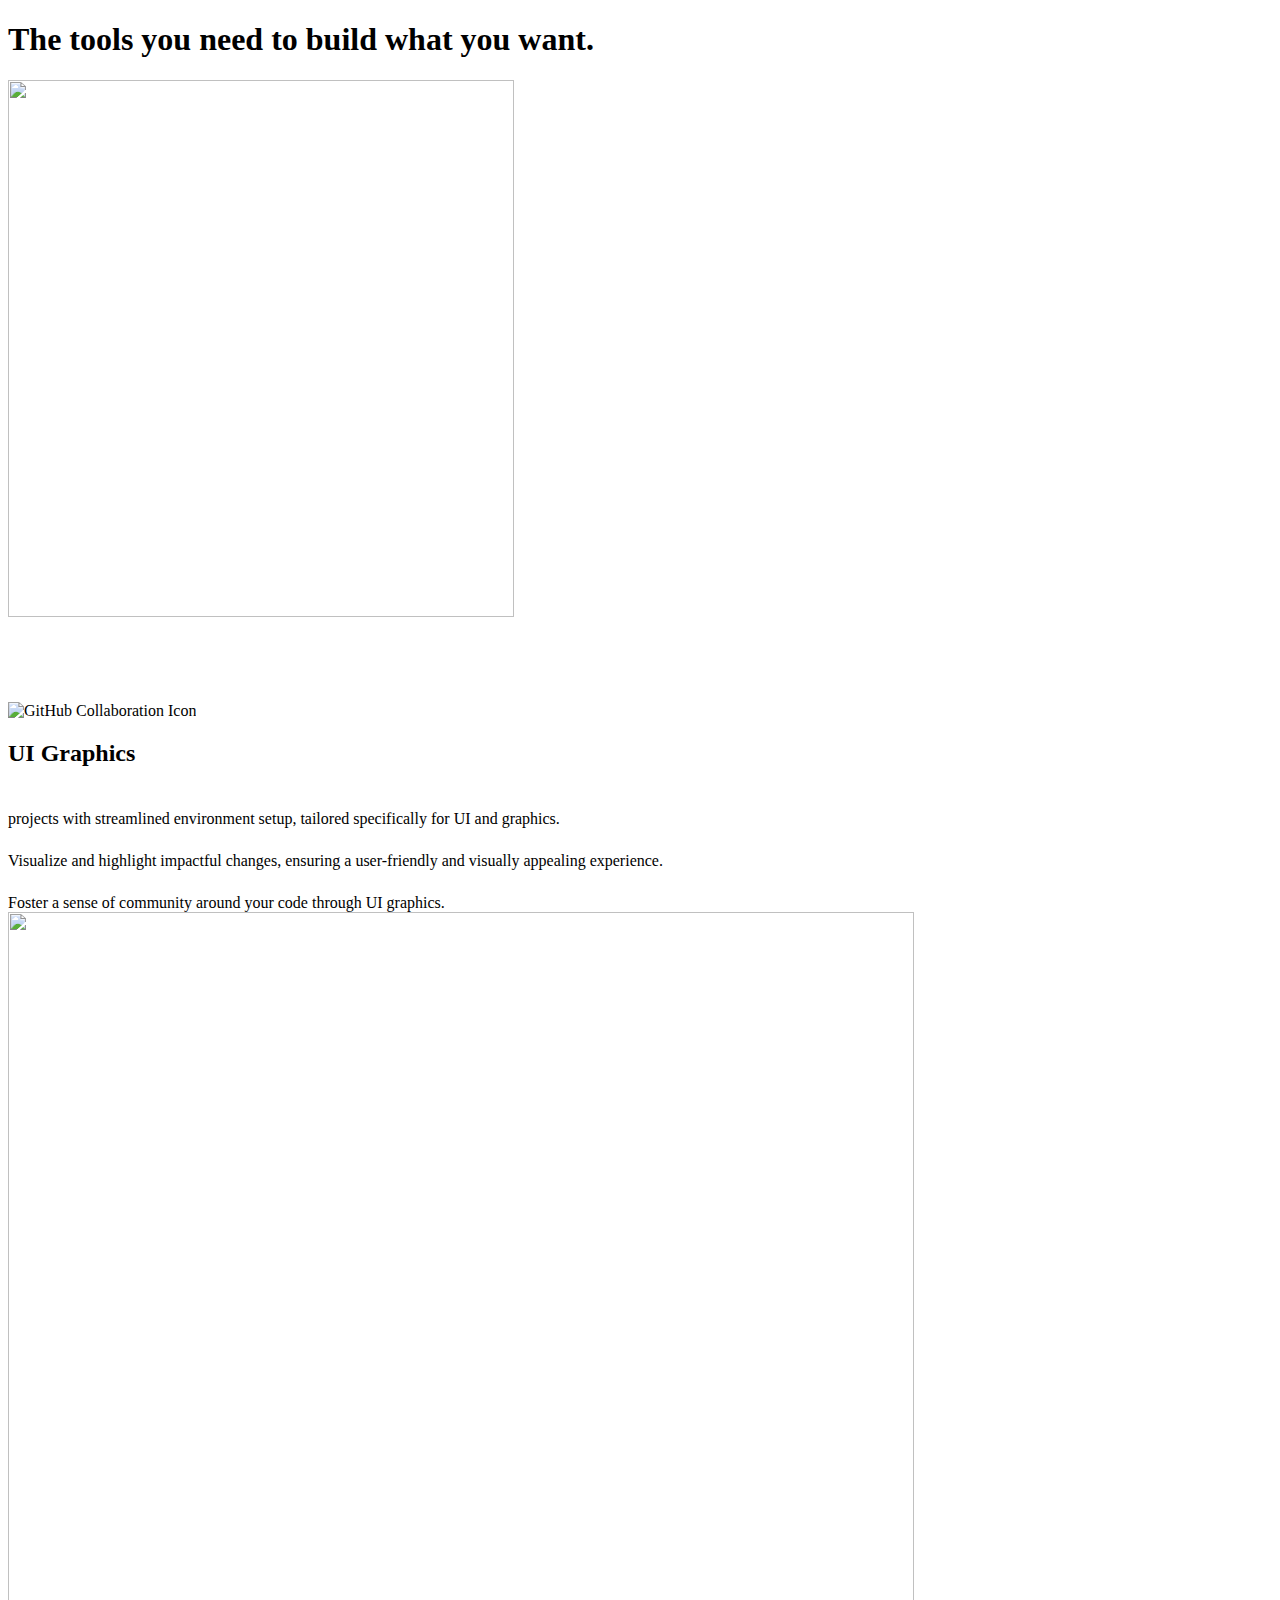
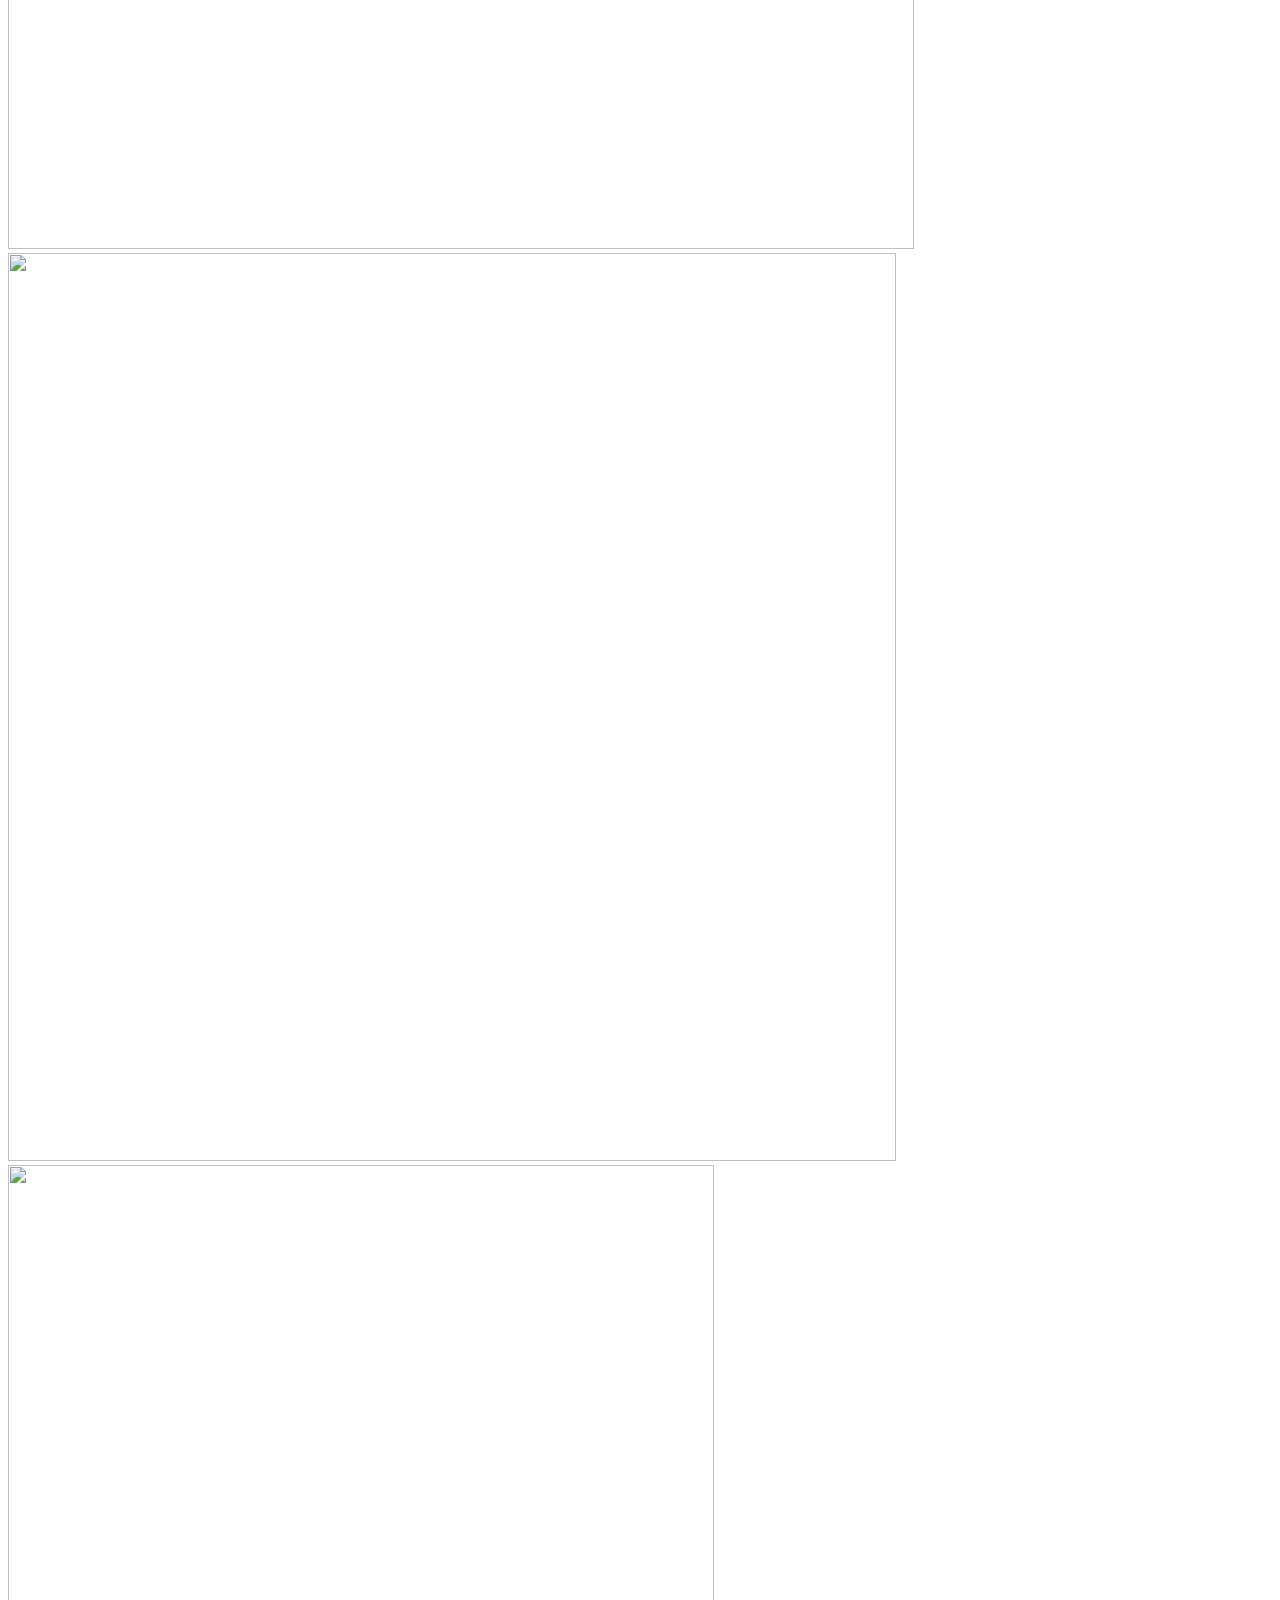
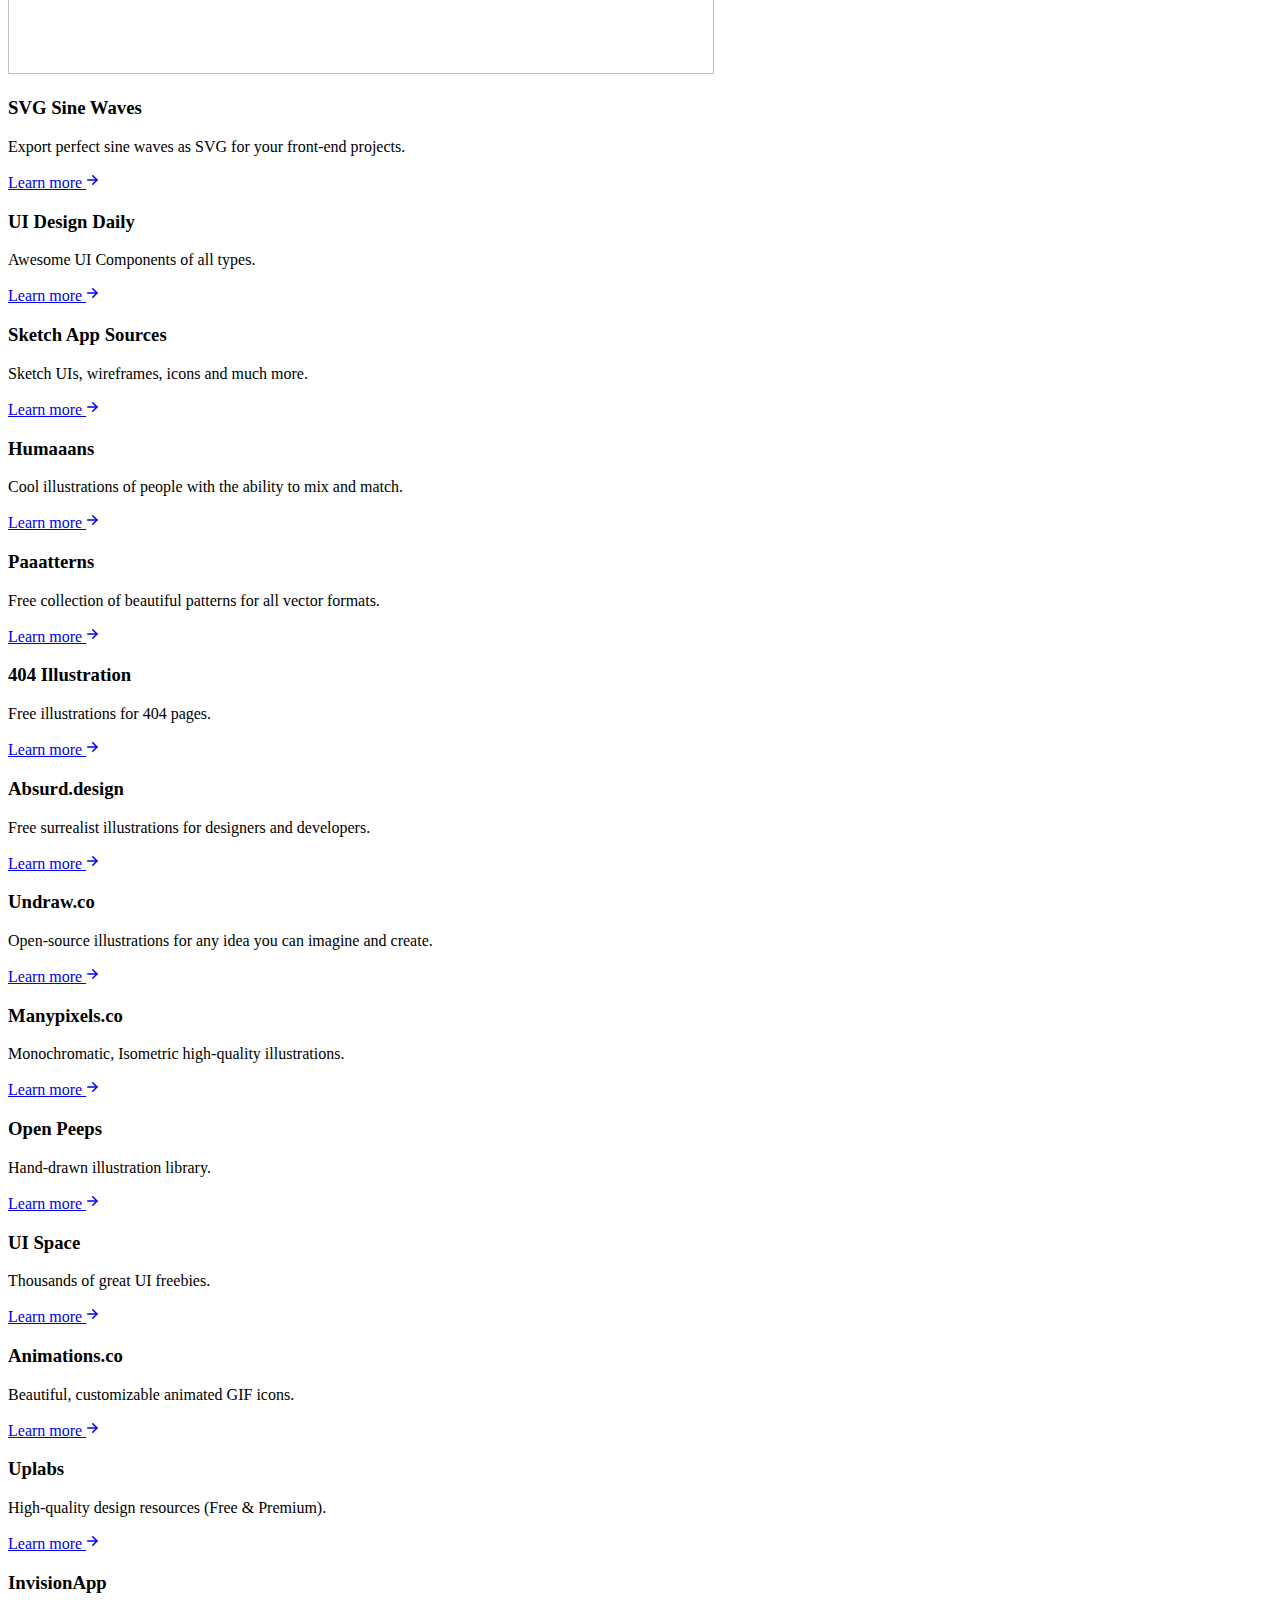
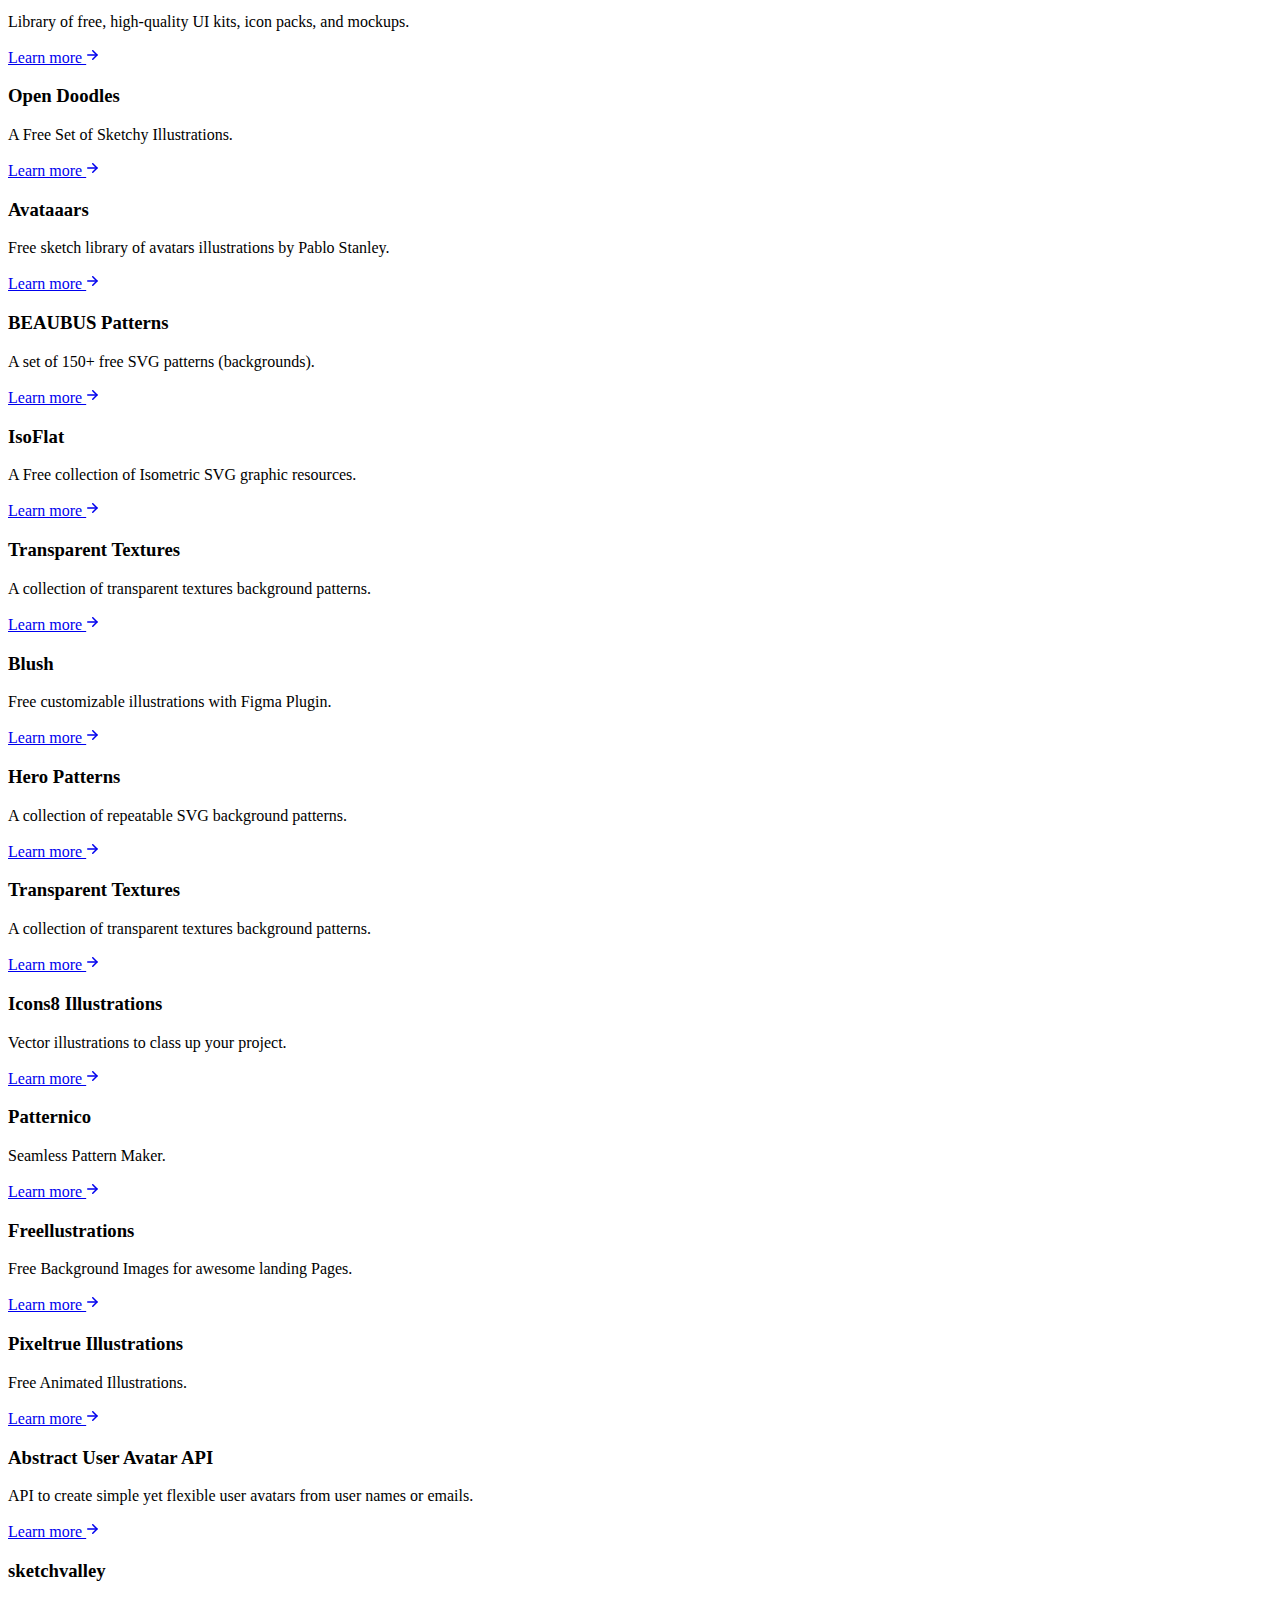
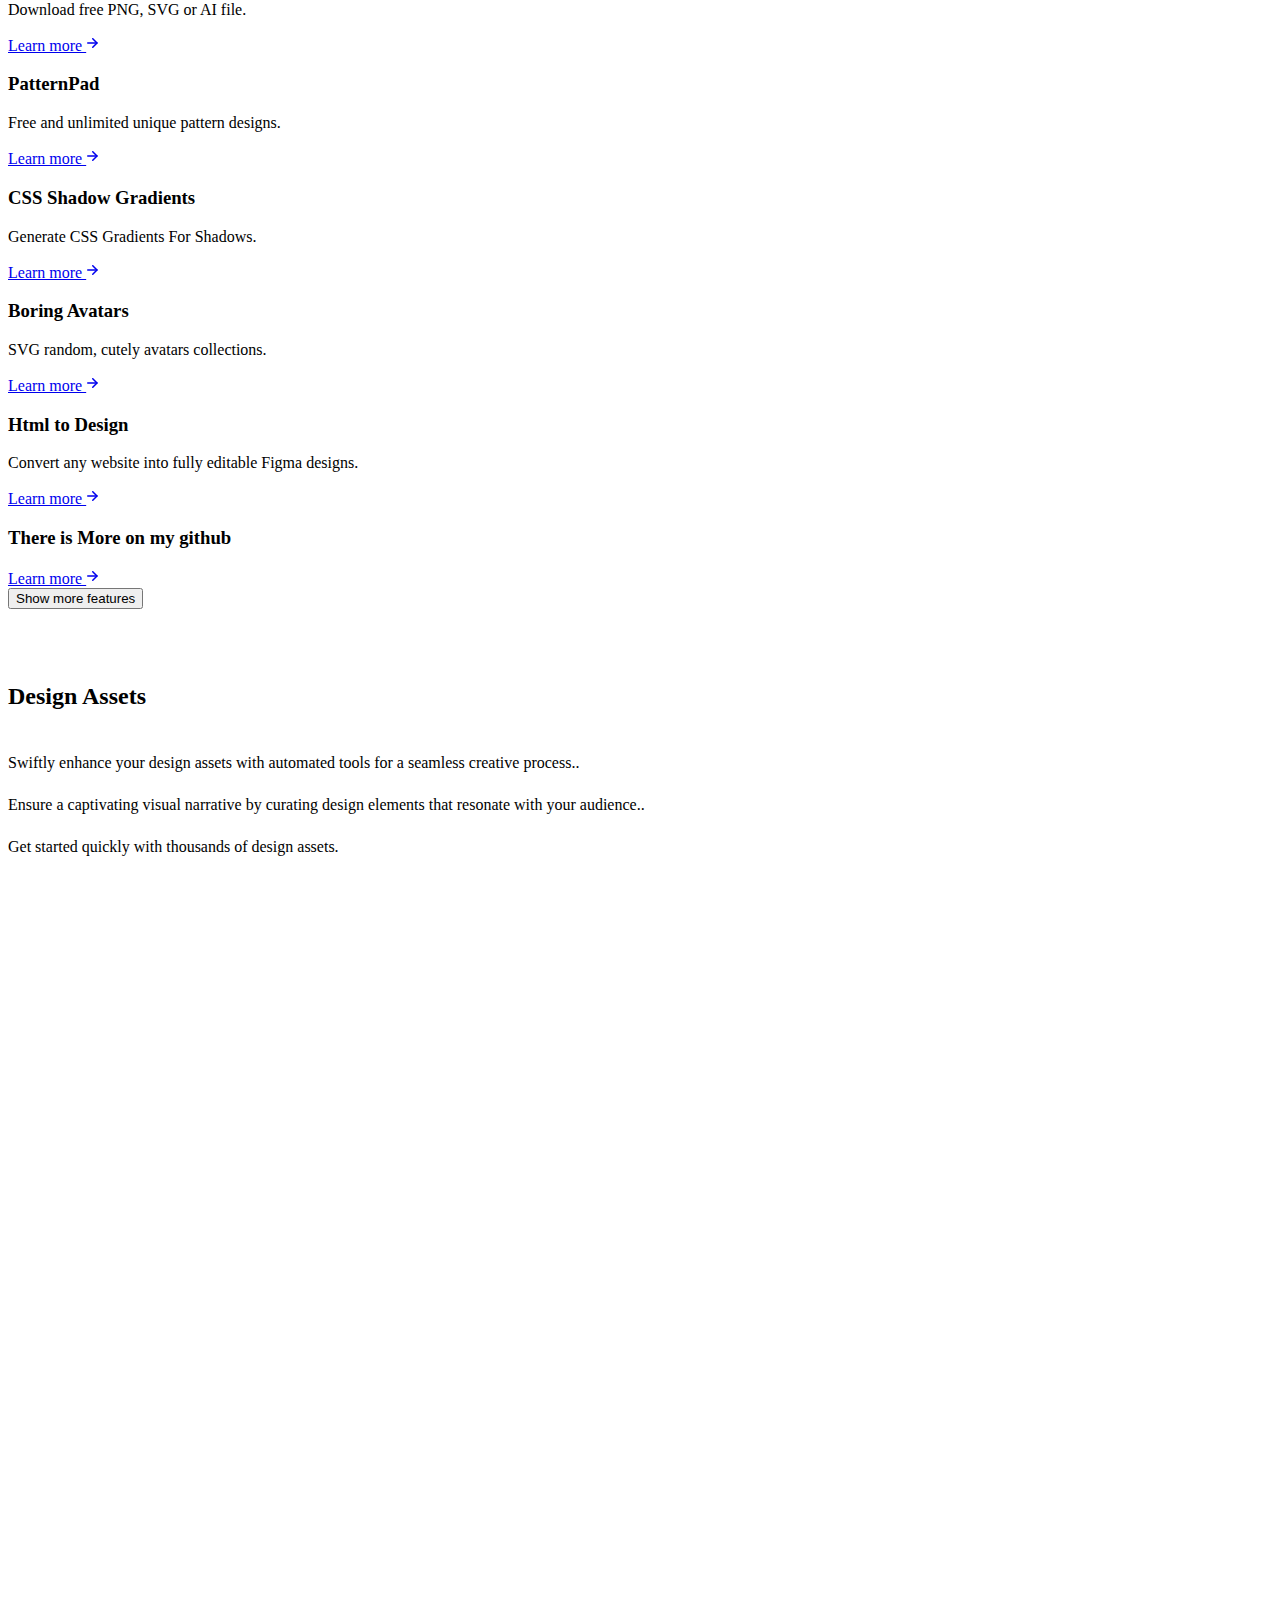
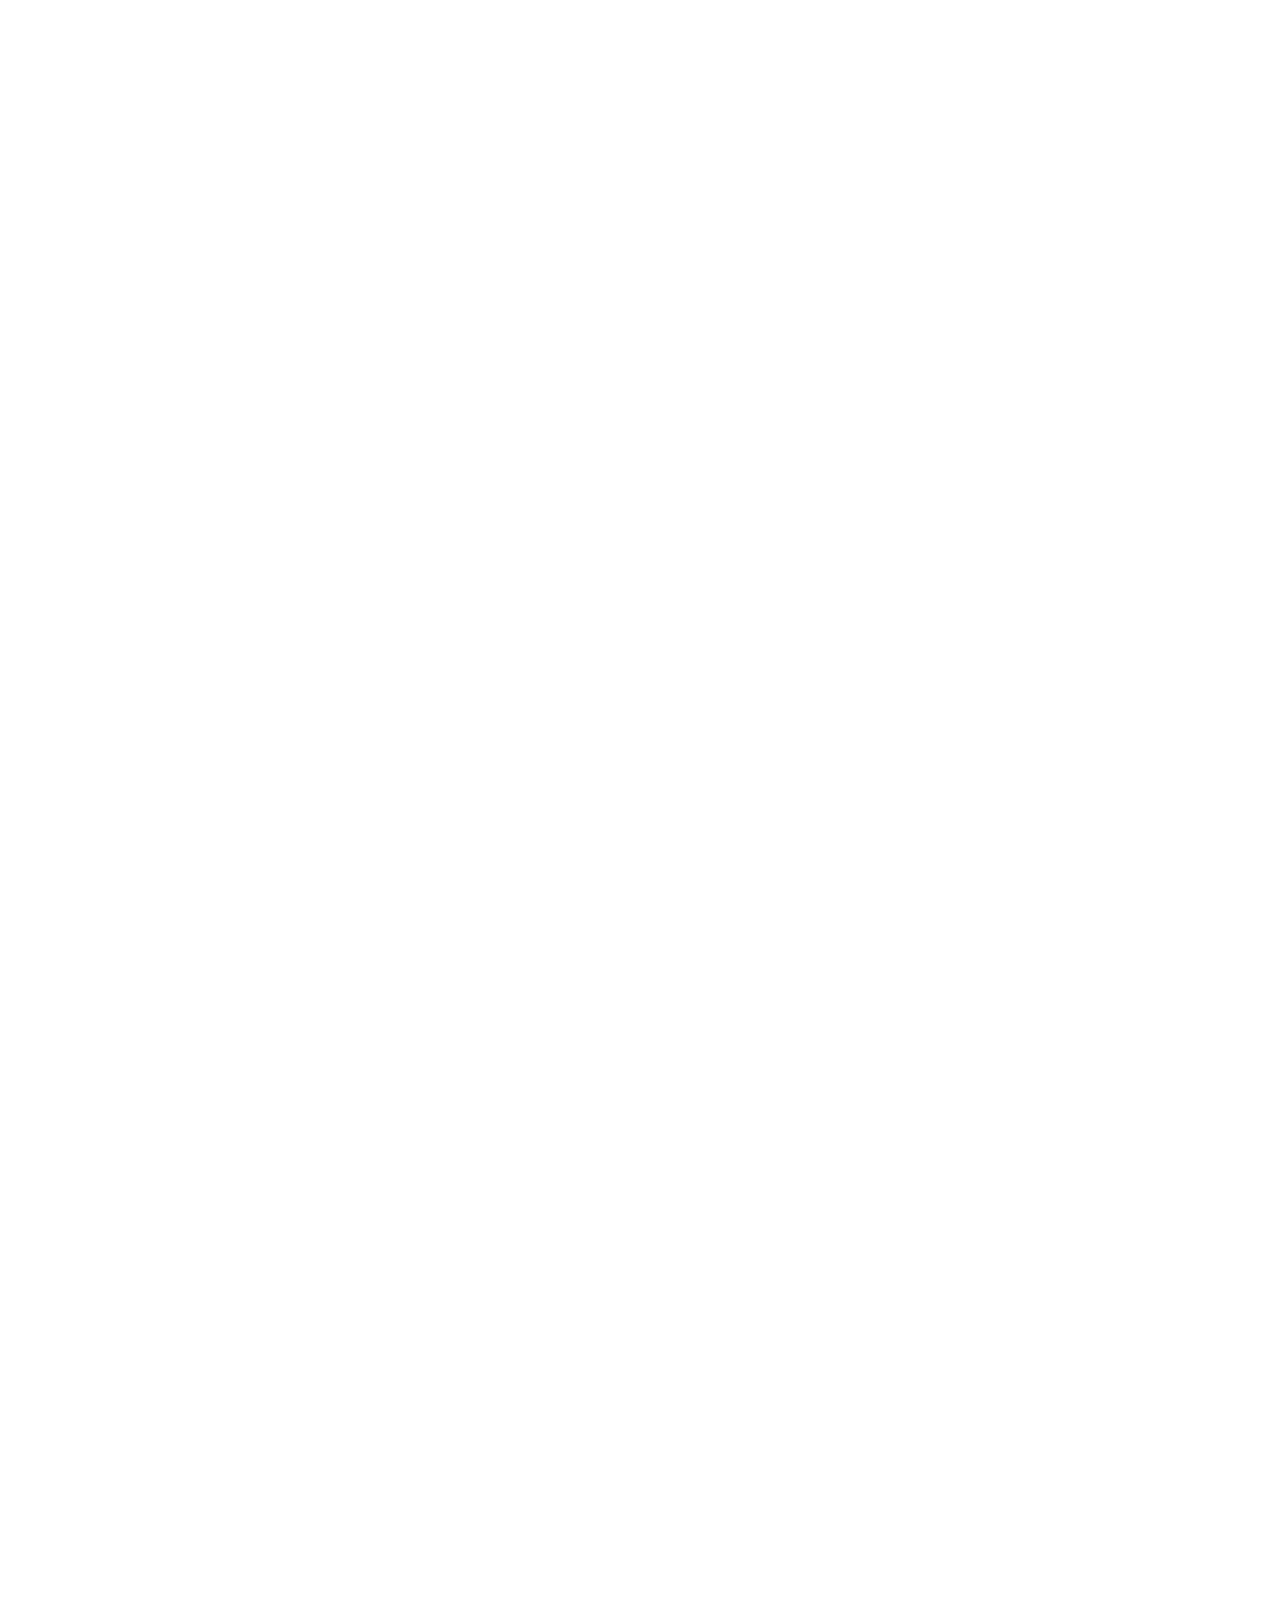
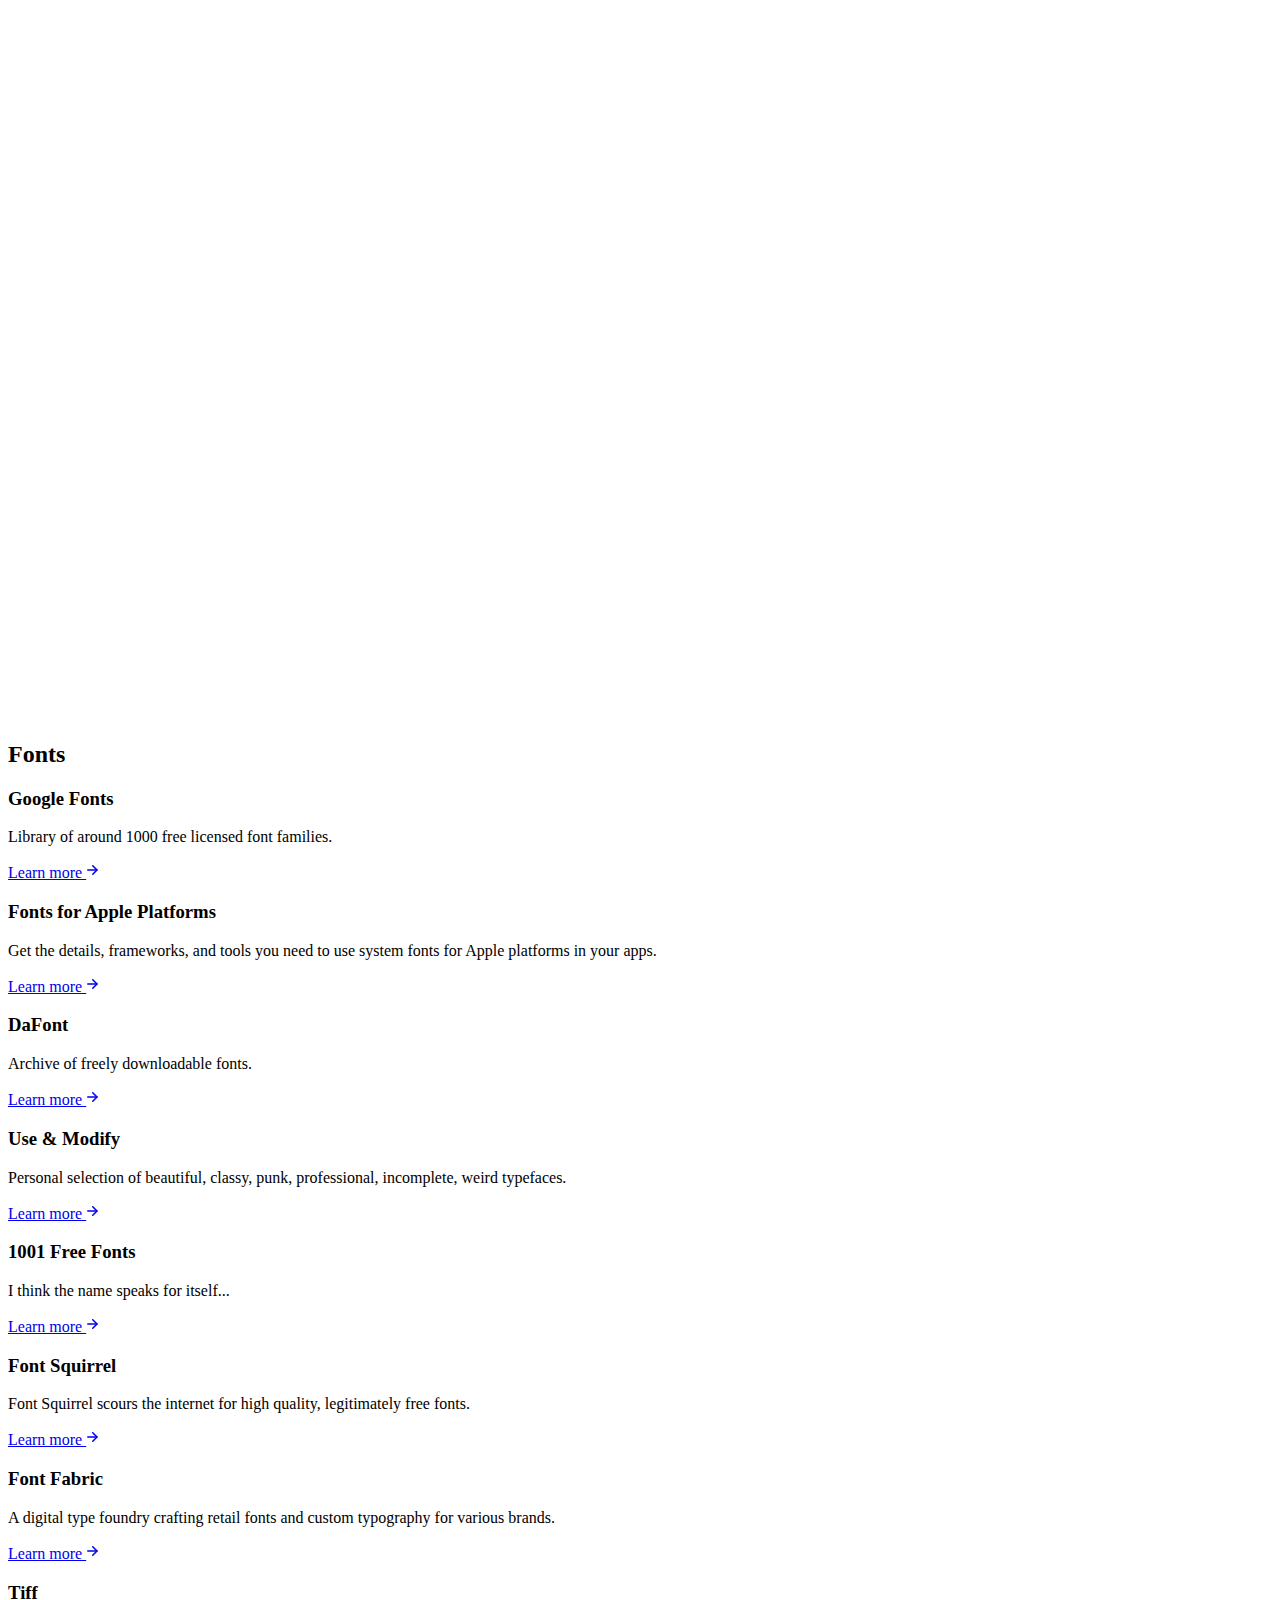
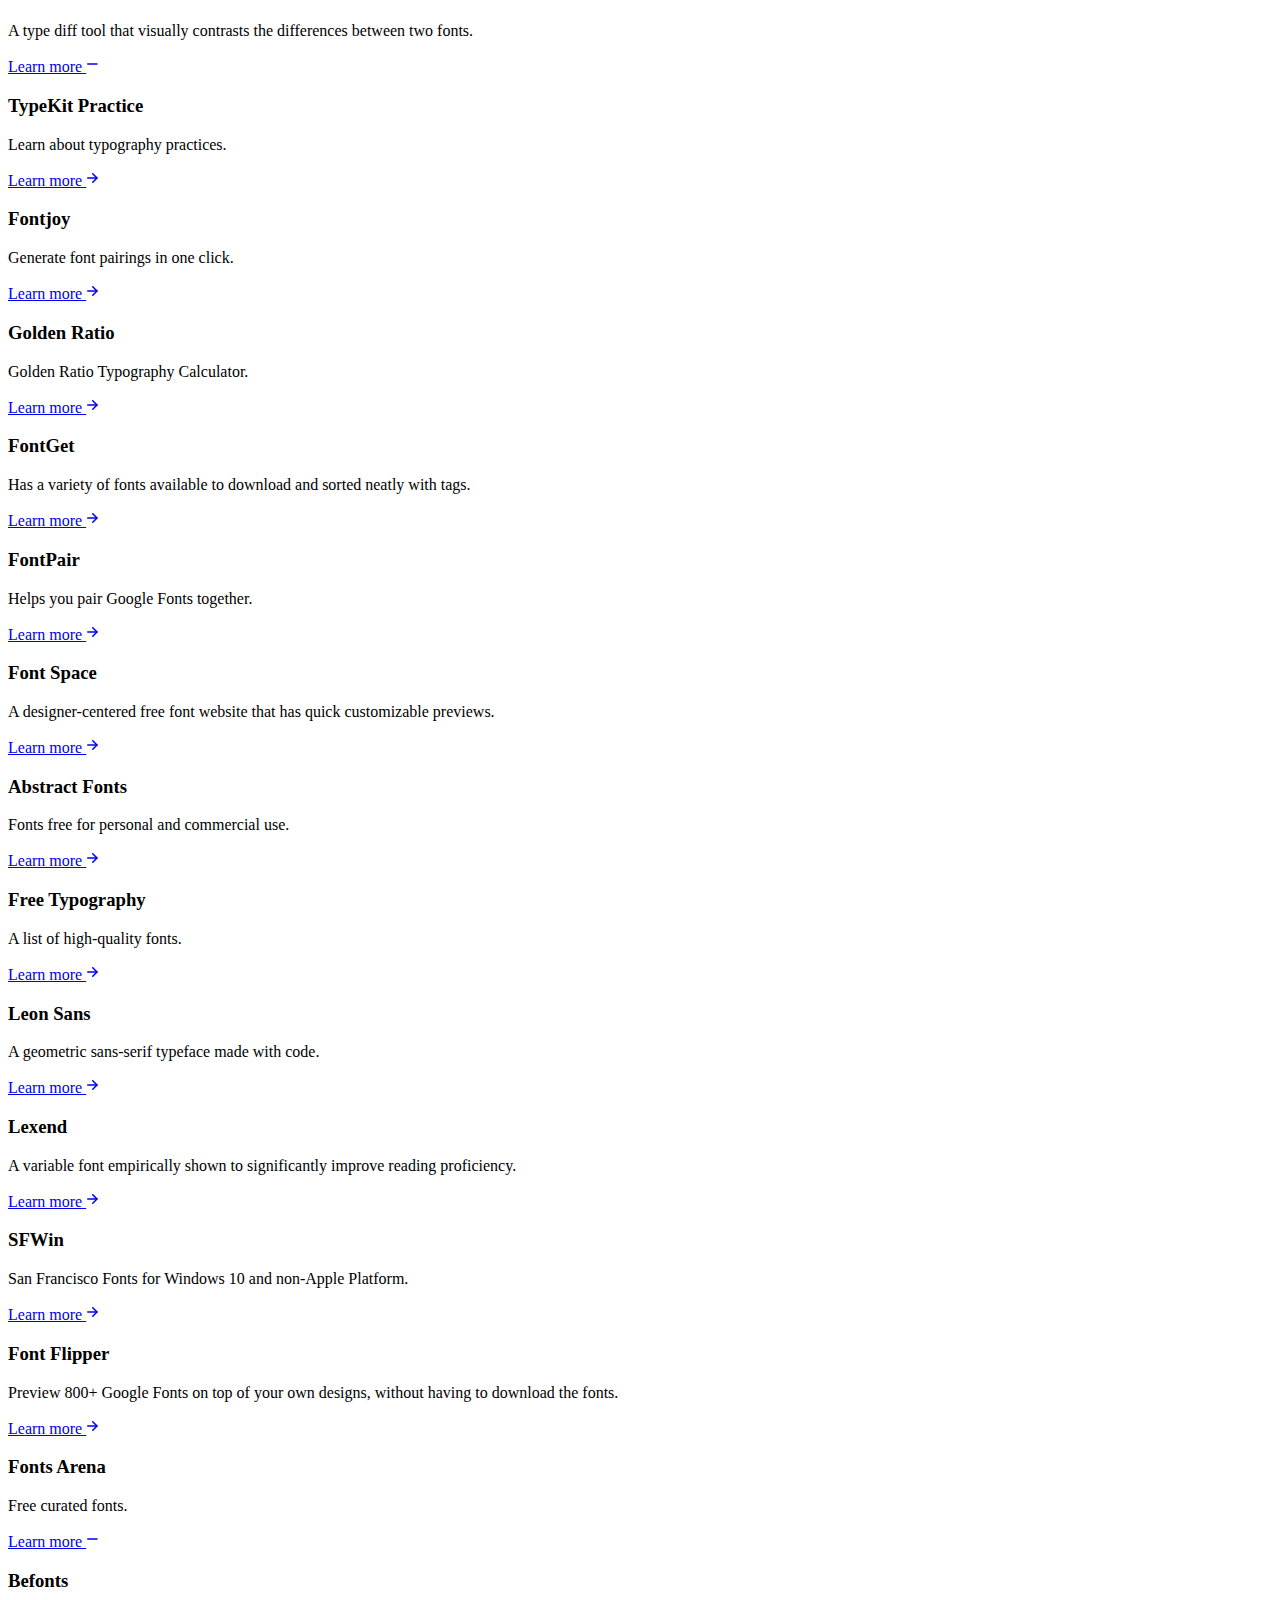
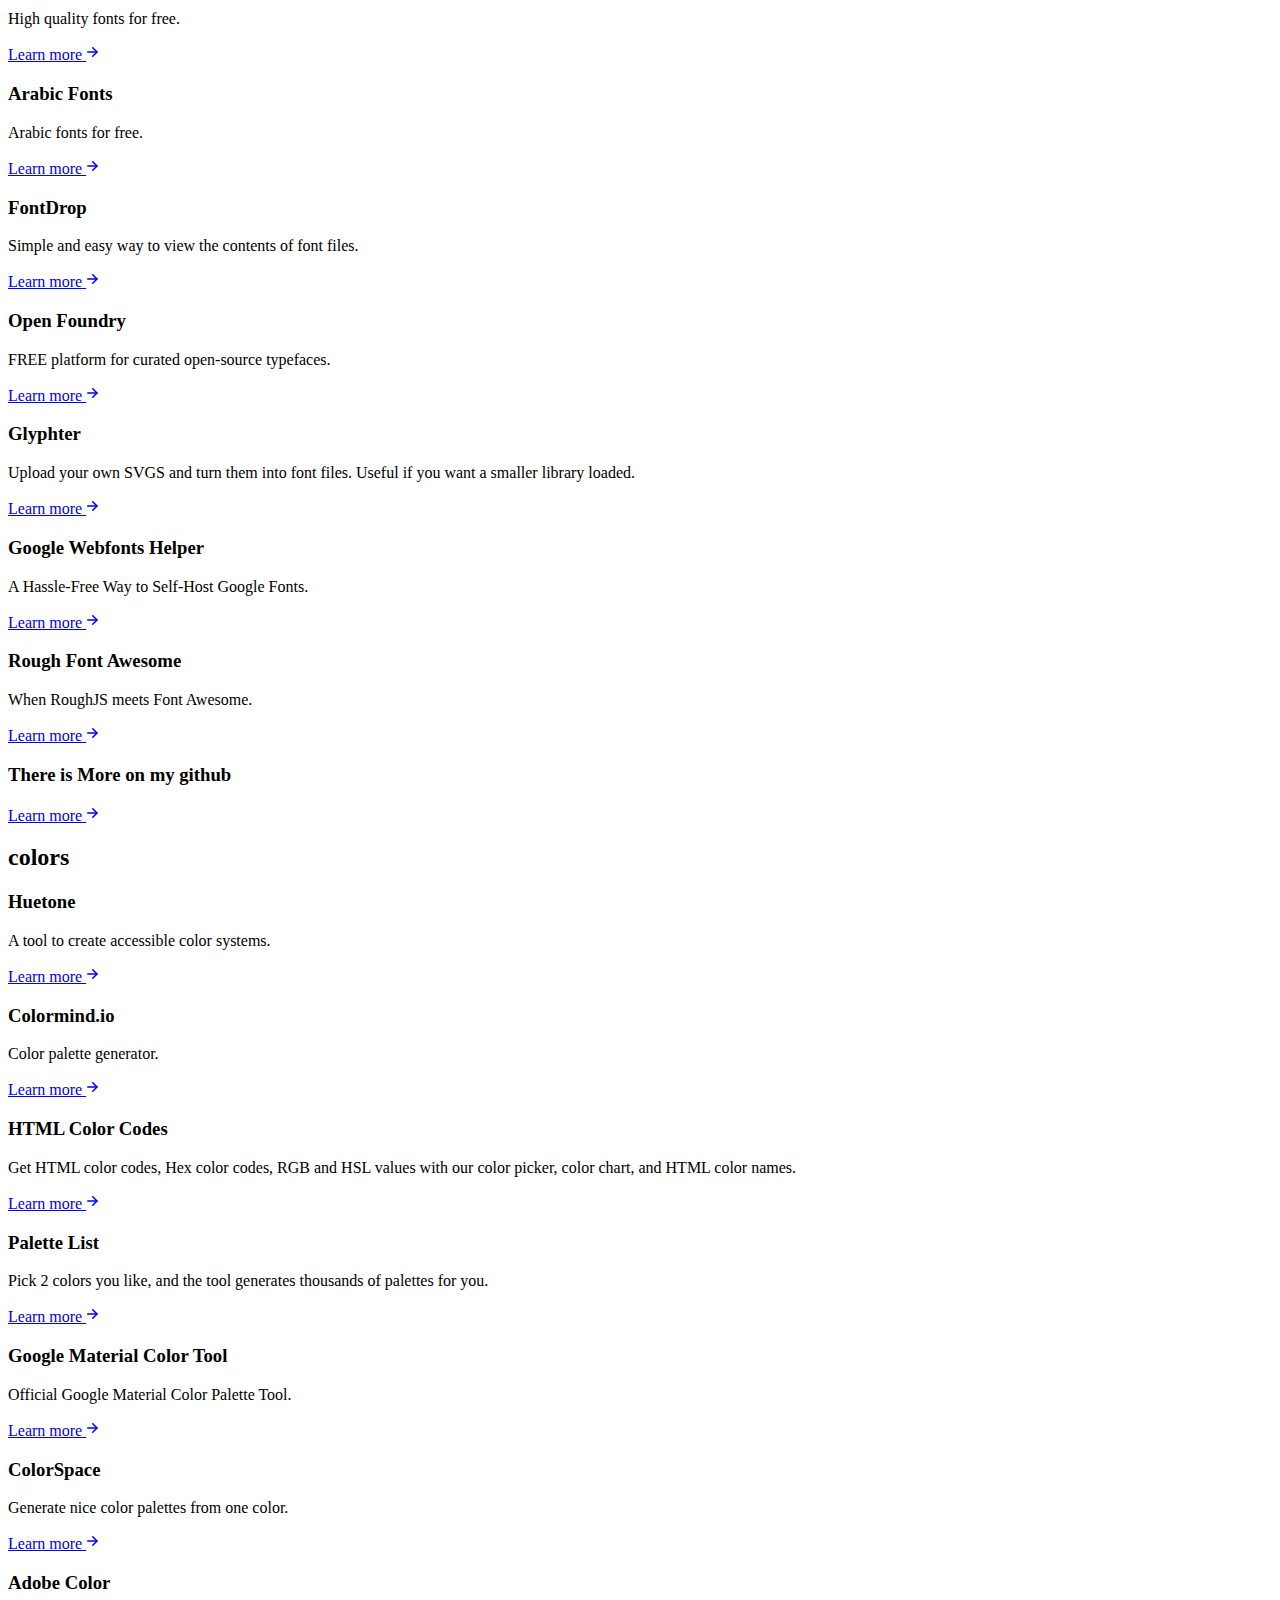
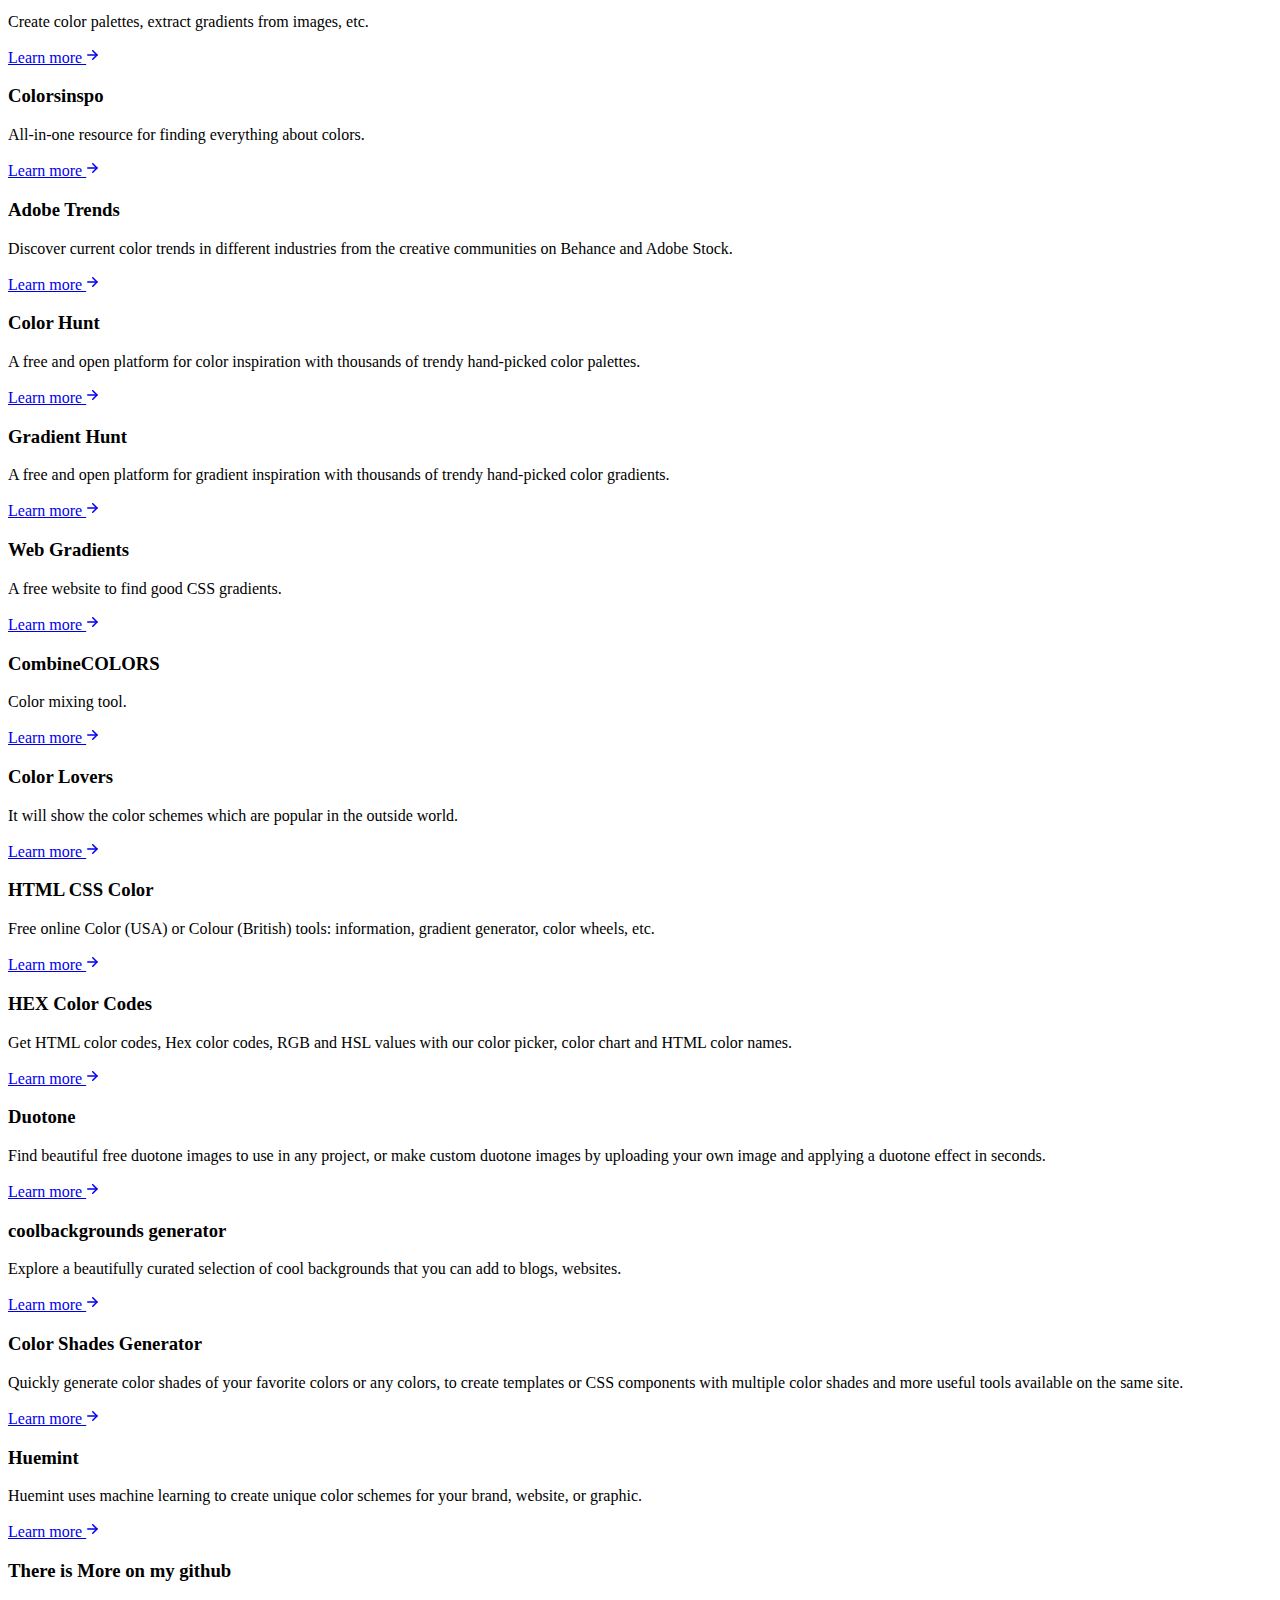
==== Features _ resorces.html @ 9510b98d "Add files via upload" ====
<!DOCTYPE html>
<!-- saved from url=(0014)about:internet -->
<html lang="en" data-a11y-animated-images="system" data-a11y-link-underlines="true" data-turbo-loaded=""><head><meta http-equiv="Content-Type" content="text/html; charset=UTF-8"><style type="text/css">.turbo-progress-bar {
  position: fixed;
  display: block;
  top: 0;
  left: 0;
  height: 3px;
  background: #0076ff;
  z-index: 2147483647;
  transition:
    width 300ms ease-out,
    opacity 150ms 150ms ease-in;
  transform: translate3d(0, 0, 0);
}
</style>
    
 

  

  <link crossorigin="anonymous" media="all" rel="stylesheet" href="./Features _ resorces_files/light-38f1bf52eeeb.css"><link crossorigin="anonymous" media="all" rel="stylesheet" href="./Features _ resorces_files/dark-56010aa53a8f.css"><link data-color-theme="light" crossorigin="anonymous" media="all" rel="stylesheet" data-href="https://github.githubassets.com/assets/light-38f1bf52eeeb.css"><link data-color-theme="dark" crossorigin="anonymous" media="all" rel="stylesheet" data-href="https://github.githubassets.com/assets/dark-56010aa53a8f.css"><link data-color-theme="dark_dimmed" crossorigin="anonymous" media="all" rel="stylesheet" data-href="https://github.githubassets.com/assets/dark_dimmed-b2e1b478d5b4.css"><link data-color-theme="dark_high_contrast" crossorigin="anonymous" media="all" rel="stylesheet" data-href="https://github.githubassets.com/assets/dark_high_contrast-e7f12ffa82f3.css"><link data-color-theme="dark_colorblind" crossorigin="anonymous" media="all" rel="stylesheet" data-href="https://github.githubassets.com/assets/dark_colorblind-ddca79c20026.css"><link data-color-theme="light_colorblind" crossorigin="anonymous" media="all" rel="stylesheet" data-href="https://github.githubassets.com/assets/light_colorblind-8017b9c4037b.css"><link data-color-theme="light_high_contrast" crossorigin="anonymous" media="all" rel="stylesheet" data-href="https://github.githubassets.com/assets/light_high_contrast-3ce2d3d8a4d3.css"><link data-color-theme="light_tritanopia" crossorigin="anonymous" media="all" rel="stylesheet" data-href="https://github.githubassets.com/assets/light_tritanopia-02059c141ad5.css"><link data-color-theme="dark_tritanopia" crossorigin="anonymous" media="all" rel="stylesheet" data-href="https://github.githubassets.com/assets/dark_tritanopia-870ee47909bf.css">
    <link crossorigin="anonymous" media="all" rel="stylesheet" href="./Features _ resorces_files/primer-primitives-971c6be3ec9f.css">
    <link crossorigin="anonymous" media="all" rel="stylesheet" href="./Features _ resorces_files/primer-fb122a21966c.css">
    <link crossorigin="anonymous" media="all" rel="stylesheet" href="./Features _ resorces_files/global-8ba101c75c8c.css">
    <link crossorigin="anonymous" media="all" rel="stylesheet" href="./Features _ resorces_files/github-9ed33716809f.css">
  <link crossorigin="anonymous" media="all" rel="stylesheet" href="./Features _ resorces_files/site-442d3ca33cb4.css">
<link crossorigin="anonymous" media="all" rel="stylesheet" href="./Features _ resorces_files/features-78ff9bb4c78d.css">

  

  <script type="application/json" id="client-env">{"locale":"en","featureFlags":["copilot_conversational_ux_streaming","failbot_handle_non_errors","geojson_azure_maps","image_metric_tracking","turbo_experiment_risky","sample_network_conn_type","no_character_key_shortcuts_in_inputs"]}</script>
<script crossorigin="anonymous" defer="defer" type="application/javascript" src="./Features _ resorces_files/wp-runtime-666333eb06b3.js.download"></script>
<script crossorigin="anonymous" defer="defer" type="application/javascript" src="./Features _ resorces_files/vendors-node_modules_dompurify_dist_purify_js-6890e890956f.js.download"></script>
<script crossorigin="anonymous" defer="defer" type="application/javascript" src="./Features _ resorces_files/vendors-node_modules_stacktrace-parser_dist_stack-trace-parser_esm_js-node_modules_github_bro-a4c183-79f9611c275b.js.download"></script>
<script crossorigin="anonymous" defer="defer" type="application/javascript" src="./Features _ resorces_files/vendors-node_modules_github_hydro-analytics-client_dist_analytics-client_js-node_modules_gith-6a10dd-8837a7c17569.js.download"></script>
<script crossorigin="anonymous" defer="defer" type="application/javascript" src="./Features _ resorces_files/ui_packages_soft-nav_soft-nav_ts-6a5fadd2ef71.js.download"></script>
<script crossorigin="anonymous" defer="defer" type="application/javascript" src="./Features _ resorces_files/environment-599072e1b80d.js.download"></script>
<script crossorigin="anonymous" defer="defer" type="application/javascript" src="./Features _ resorces_files/vendors-node_modules_github_selector-observer_dist_index_esm_js-9f960d9b217c.js.download"></script>
<script crossorigin="anonymous" defer="defer" type="application/javascript" src="./Features _ resorces_files/vendors-node_modules_primer_behaviors_dist_esm_focus-zone_js-086f7a27bac0.js.download"></script>
<script crossorigin="anonymous" defer="defer" type="application/javascript" src="./Features _ resorces_files/vendors-node_modules_github_relative-time-element_dist_index_js-c6fd49e3fd28.js.download"></script>
<script crossorigin="anonymous" defer="defer" type="application/javascript" src="./Features _ resorces_files/vendors-node_modules_fzy_js_index_js-node_modules_github_combobox-nav_dist_index_js-node_modu-344bff-421f7a8c1008.js.download"></script>
<script crossorigin="anonymous" defer="defer" type="application/javascript" src="./Features _ resorces_files/vendors-node_modules_delegated-events_dist_index_js-node_modules_github_details-dialog-elemen-29dc30-a2a71f11a507.js.download"></script>
<script crossorigin="anonymous" defer="defer" type="application/javascript" src="./Features _ resorces_files/vendors-node_modules_github_filter-input-element_dist_index_js-node_modules_github_remote-inp-59c459-d0c49521eb35.js.download"></script>
<script crossorigin="anonymous" defer="defer" type="application/javascript" src="./Features _ resorces_files/vendors-node_modules_github_file-attachment-element_dist_index_js-node_modules_primer_view-co-eb424d-e705be3ac5fd.js.download"></script>
<script crossorigin="anonymous" defer="defer" type="application/javascript" src="./Features _ resorces_files/github-elements-dfbd749920b3.js.download"></script>
<script crossorigin="anonymous" defer="defer" type="application/javascript" src="./Features _ resorces_files/element-registry-1c2403c4fd94.js.download"></script>
<script crossorigin="anonymous" defer="defer" type="application/javascript" src="./Features _ resorces_files/vendors-node_modules_github_catalyst_lib_index_js-node_modules_github_hydro-analytics-client_-978abc0-15861e0630b6.js.download"></script>
<script crossorigin="anonymous" defer="defer" type="application/javascript" src="./Features _ resorces_files/vendors-node_modules_lit-html_lit-html_js-5b376145beff.js.download"></script>
<script crossorigin="anonymous" defer="defer" type="application/javascript" src="./Features _ resorces_files/vendors-node_modules_github_mini-throttle_dist_index_js-node_modules_github_alive-client_dist-bf5aa2-1b562c29ab8e.js.download"></script>
<script crossorigin="anonymous" defer="defer" type="application/javascript" src="./Features _ resorces_files/vendors-node_modules_morphdom_dist_morphdom-esm_js-5bff297a06de.js.download"></script>
<script crossorigin="anonymous" defer="defer" type="application/javascript" src="./Features _ resorces_files/vendors-node_modules_github_turbo_dist_turbo_es2017-esm_js-c91f4ad18b62.js.download"></script>
<script crossorigin="anonymous" defer="defer" type="application/javascript" src="./Features _ resorces_files/vendors-node_modules_color-convert_index_js-72c9fbde5ad4.js.download"></script>
<script crossorigin="anonymous" defer="defer" type="application/javascript" src="./Features _ resorces_files/vendors-node_modules_github_remote-form_dist_index_js-node_modules_scroll-anchoring_dist_scro-231ccf-aa129238d13b.js.download"></script>
<script crossorigin="anonymous" defer="defer" type="application/javascript" src="./Features _ resorces_files/vendors-node_modules_github_session-resume_dist_index_js-node_modules_primer_behaviors_dist_e-ac74c6-c3eb71941f78.js.download"></script>
<script crossorigin="anonymous" defer="defer" type="application/javascript" src="./Features _ resorces_files/vendors-node_modules_primer_behaviors_dist_esm_dimensions_js-node_modules_github_jtml_lib_index_js-95b84ee6bc34.js.download"></script>
<script crossorigin="anonymous" defer="defer" type="application/javascript" src="./Features _ resorces_files/vendors-node_modules_github_paste-markdown_dist_index_esm_js-node_modules_github_quote-select-618d6c-59676cf880fb.js.download"></script>
<script crossorigin="anonymous" defer="defer" type="application/javascript" src="./Features _ resorces_files/app_assets_modules_github_updatable-content_ts-c49b3c18a21f.js.download"></script>
<script crossorigin="anonymous" defer="defer" type="application/javascript" src="./Features _ resorces_files/app_assets_modules_github_behaviors_task-list_ts-app_assets_modules_github_onfocus_ts-app_ass-079b43-f06ea5f0a52c.js.download"></script>
<script crossorigin="anonymous" defer="defer" type="application/javascript" src="./Features _ resorces_files/app_assets_modules_github_sticky-scroll-into-view_ts-b452ca178b7e.js.download"></script>
<script crossorigin="anonymous" defer="defer" type="application/javascript" src="./Features _ resorces_files/app_assets_modules_github_behaviors_ajax-error_ts-app_assets_modules_github_behaviors_include-2e2258-178d980b559e.js.download"></script>
<script crossorigin="anonymous" defer="defer" type="application/javascript" src="./Features _ resorces_files/app_assets_modules_github_behaviors_commenting_edit_ts-app_assets_modules_github_behaviors_ht-83c235-b85e9f4f1304.js.download"></script>
<script crossorigin="anonymous" defer="defer" type="application/javascript" src="./Features _ resorces_files/behaviors-261c22c022a7.js.download"></script>
<script crossorigin="anonymous" defer="defer" type="application/javascript" src="./Features _ resorces_files/vendors-node_modules_delegated-events_dist_index_js-node_modules_github_catalyst_lib_index_js-d0256ebff5cd.js.download"></script>
<script crossorigin="anonymous" defer="defer" type="application/javascript" src="./Features _ resorces_files/notifications-global-99d196517b1b.js.download"></script>
<script crossorigin="anonymous" defer="defer" type="application/javascript" src="./Features _ resorces_files/vendors-node_modules_delegated-events_dist_index_js-node_modules_github_catalyst_lib_index_js-b4a243-190649034187.js.download"></script>
<script crossorigin="anonymous" defer="defer" type="application/javascript" src="./Features _ resorces_files/marketing-d3af281d392e.js.download"></script>
  

  <title>Features | Resource · ThirdBrain</title>



  <meta name="route-pattern" content="/features(.:format)">

    
  <meta name="current-catalog-service-hash" content="79cf51f992068789f17556b35146105313c98e5893e538d4903986cbf7e2509a">


  <meta name="request-id" content="ED32:30A85C:1508410:1714FD7:6582BD0A" data-pjax-transient="true"><meta name="html-safe-nonce" content="f5af81668f22b6a796d4f0fdc0787b19cc29568091b147b9ef0fddc016ba35a4" data-pjax-transient="true"><meta name="visitor-payload" content="[base64]" data-pjax-transient="true"><meta name="visitor-hmac" content="8d9bd5464c527cd42f747f6f63e4c722ae1fba2a34e11a956069be115c43e93f" data-pjax-transient="true">




  <meta name="github-keyboard-shortcuts" content="" data-turbo-transient="true">
  

  <meta name="selected-link" value="/features" data-turbo-transient="">
  <link rel="assets" href="https://github.githubassets.com/">

    <meta name="google-site-verification" content="c1kuD-K2HIVF635lypcsWPoD4kilo5-jA_wBFyT4uMY">
  <meta name="google-site-verification" content="KT5gs8h0wvaagLKAVWq8bbeNwnZZK1r1XQysX3xurLU">
  <meta name="google-site-verification" content="ZzhVyEFwb7w3e0-uOTltm8Jsck2F5StVihD0exw2fsA">
  <meta name="google-site-verification" content="GXs5KoUUkNCoaAZn7wPN-t01Pywp9M3sEjnt_3_ZWPc">
  <meta name="google-site-verification" content="Apib7-x98H0j5cPqHWwSMm6dNU4GmODRoqxLiDzdx9I">

<meta name="octolytics-url" content="https://collector.github.com/github/collect">

  

  




  

    <meta name="user-login" content="">

  

    <meta name="viewport" content="width=device-width">
    
      <meta name="description" content="">
      <link rel="search" type="application/opensearchdescription+xml" href="https://github.com/opensearch.xml" title="GitHub">
    <link rel="fluid-icon" href="https://github.com/fluidicon.png" title="GitHub">
    <meta property="fb:app_id" content="1401488693436528">
    <meta name="apple-itunes-app" content="app-id=1477376905, app-argument=https://github.com/features">
      
      



        <meta name="hostname" content="github.com">



        <meta name="expected-hostname" content="github.com">


  <meta http-equiv="x-pjax-version" content="fb1ef585be655f38d4b97b52300435582d8baf9a22dee4759299e981a78232ff" data-turbo-track="reload">
  <meta http-equiv="x-pjax-csp-version" content="611e3beaf6df2ba8f98070845c8e5ef70f0ffc535519af6685e8341fcd41c235" data-turbo-track="reload">
  <meta http-equiv="x-pjax-css-version" content="c4cb55d347cf7b0d10da54ebe2715d93a40d93e6d23973b95b92ac2b54b64160" data-turbo-track="reload">
  <meta http-equiv="x-pjax-js-version" content="fe506d7dded956eac01874dab9aa7a2934a6cd25746ff44fcdeedb1caa6c6a2f" data-turbo-track="reload">

  <meta name="turbo-cache-control" content="no-preview" data-turbo-transient="">

      <link rel="preload" href="https://github.githubassets.com/assets/mona-sans-d1bf285e9b9b.woff2" as="font" type="font/woff2" crossorigin="">
  <meta name="is_logged_out_page" content="true">



  <meta name="turbo-body-classes" content="logged-out env-production page-responsive">


  <meta name="browser-stats-url" content="https://api.github.com/_private/browser/stats">

  <meta name="browser-errors-url" content="https://api.github.com/_private/browser/errors">

  <meta name="browser-optimizely-client-errors-url" content="https://api.github.com/_private/browser/optimizely_client/errors">

  <link rel="mask-icon" href="https://github.githubassets.com/assets/pinned-octocat-093da3e6fa40.svg" color="#000000">
  
  <link rel="icon" class="js-site-favicon" type="image/svg+xml" href="">

<meta name="theme-color" content="#1e2327">



  <link rel="manifest" href="https://github.com/manifest.json" crossorigin="use-credentials">

  <style id="ms-consent-banner-main-styles">.w8hcgFksdo30C8w-bygqu{color:#000}.ydkKdaztSS0AeHWIeIHsQ a{color:#0067B8}.erL690_8JwUW-R4bJRcfl{background-color:#EBEBEB;border:none;color:#000}.erL690_8JwUW-R4bJRcfl:enabled:hover{color:#000;background-color:#DBDBDB;box-shadow:0px 4px 10px rgba(0,0,0,0.25);border:none}.erL690_8JwUW-R4bJRcfl:enabled:focus{background-color:#DBDBDB;box-shadow:0px 4px 10px rgba(0,0,0,0.25);border:2px solid #000}.erL690_8JwUW-R4bJRcfl:disabled{opacity:1;color:rgba(0,0,0,0.2);background-color:rgba(0,0,0,0.2);border:none}._1zNQOqxpBFSokeCLGi_hGr{border:none;background-color:#0067B8;color:#fff}._1zNQOqxpBFSokeCLGi_hGr:enabled:hover{color:#fff;background-color:#0067B8;box-shadow:0px 4px 10px rgba(0,0,0,0.25);border:none}._1zNQOqxpBFSokeCLGi_hGr:enabled:focus{background-color:#0067B8;box-shadow:0px 4px 10px rgba(0,0,0,0.25);border:2px solid #000}._1zNQOqxpBFSokeCLGi_hGr:disabled{opacity:1;color:rgba(0,0,0,0.2);background-color:rgba(0,120,215,0.2);border:none}._23tra1HsiiP6cT-Cka-ycB{position:relative;display:flex;z-index:9999;width:100%;background-color:#F2F2F2;justify-content:space-between;text-align:left}div[dir="rtl"]._23tra1HsiiP6cT-Cka-ycB{text-align:right}._1Upc2NjY8AlDn177YoVj0y{margin:0;padding-left:5%;padding-top:8px;padding-bottom:8px}div[dir="rtl"] ._1Upc2NjY8AlDn177YoVj0y{margin:0;padding:8px 5% 8px 0;float:none}._23tra1HsiiP6cT-Cka-ycB svg{fill:none;max-width:none;max-height:none}._1V_hlU-7jdtPiooHMu89BB{display:table-cell;padding:12px;width:24px;height:24px;font-family:Segoe UI, SegoeUI, Arial, sans-serif;font-style:normal;font-weight:normal;font-size:24px;line-height:0}.f6QKJD7fhSbnJLarTL-W-{display:table-cell;vertical-align:middle;padding:0;font-family:Segoe UI, SegoeUI, Arial, sans-serif;font-style:normal;font-weight:normal;font-size:13px;line-height:16px}.f6QKJD7fhSbnJLarTL-W- a{text-decoration:underline}._2j0fmugLb1FgYz6KPuB91w{display:inline-block;margin-left:5%;margin-right:5%;min-width:40%;min-width:calc((150px + 3 * 4px) * 2 + 150px);min-width:-webkit-fit-content;min-width:-moz-fit-content;min-width:fit-content;align-self:center;position:relative}._1XuCi2WhiqeWRUVp3pnFG3{margin:4px;padding:5px;min-width:150px;min-height:36px;vertical-align:top;cursor:pointer;font-family:Segoe UI, SegoeUI, Arial, sans-serif;font-style:normal;font-weight:normal;font-size:15px;line-height:20px;text-align:center}._1XuCi2WhiqeWRUVp3pnFG3:focus{box-sizing:border-box}._1XuCi2WhiqeWRUVp3pnFG3:disabled{cursor:not-allowed}._2bvsb3ubApyZ0UGoQA9O9T{display:block;position:fixed;z-index:10000;top:0;left:0;width:100%;height:100%;background-color:rgba(255,255,255,0.6);overflow:auto;text-align:left}div[dir="rtl"]._2bvsb3ubApyZ0UGoQA9O9T{text-align:right}div[dir="rtl"] ._2bvsb3ubApyZ0UGoQA9O9T{left:auto;right:0}.AFsJE948muYyzCMktdzuk{position:relative;top:8%;margin-bottom:40px;margin-left:auto;margin-right:auto;box-sizing:border-box;width:640px;background-color:#fff;border:1px solid #0067B8}._3kWyBRbW_dgnMiEyx06Fu4{float:right;z-index:1;margin:2px;padding:12px;border:none;cursor:pointer;font-family:Segoe UI, SegoeUI, Arial, sans-serif;font-style:normal;font-weight:normal;font-size:13px;line-height:13px;display:flex;align-items:center;text-align:center;color:#666;background-color:#fff}div[dir="rtl"] ._3kWyBRbW_dgnMiEyx06Fu4{margin:2px;padding:12px;float:left}.uCYvKvHXrhjNgflv1VqdD{position:static;margin-top:36px;margin-left:36px;margin-right:36px}._17pX1m9O_W--iZbDt3Ta5r{margin-top:0;margin-bottom:12px;font-family:Segoe UI, SegoeUI, Arial, sans-serif;font-style:normal;font-weight:600;font-size:20px;line-height:24px;text-transform:none}._1kBkHQ1V1wu3kl-YcLgUr6{height:446px;overflow:auto}._20_nXDf6uFs9Q6wxRXG-I-{margin-top:0;font-family:Segoe UI, SegoeUI, Arial, sans-serif;font-style:normal;font-weight:normal;font-size:15px;line-height:20px}._20_nXDf6uFs9Q6wxRXG-I- a{text-decoration:underline}dl._2a0NH_GDQEQe5Ynfo7suVH{margin-top:36px;margin-bottom:0;padding:0;list-style:none;text-transform:none}dt._3j_LCPv7fyXv3A8FIXVwZ4{margin-top:20px;float:none;font-family:Segoe UI, SegoeUI, Arial, sans-serif;font-style:normal;font-weight:600;font-size:18px;line-height:24px;list-style:none}.k-vxTGFbdq1aOZB2HHpjh{margin:0;padding:0;border:none}._2Bucyy75c_ogoU1g-liB5R{margin:0;padding:0;border-bottom:none;font-family:Segoe UI, SegoeUI, Arial, sans-serif;font-style:normal;font-weight:600;font-size:18px;line-height:24px;text-transform:none}._63gwfzV8dclrsl2cfd90r{display:inline-block;margin-top:0;margin-bottom:13px;font-family:Segoe UI, SegoeUI, Arial, sans-serif;font-style:normal;font-weight:normal;font-size:15px;line-height:20px}._1l8wM_4mRYGz3Iu7l3BZR7{display:block}._2UE03QS02aZGkslegN_F-i{display:inline-block;position:relative;left:5px;margin-bottom:13px;margin-right:34px;padding:3px}div[dir="rtl"] ._2UE03QS02aZGkslegN_F-i{margin:0 0 13px 34px;padding:3px;float:none}div[dir="rtl"] ._2UE03QS02aZGkslegN_F-i{left:auto;right:5px}._23tra1HsiiP6cT-Cka-ycB *::before,._2bvsb3ubApyZ0UGoQA9O9T *::before,._23tra1HsiiP6cT-Cka-ycB *::after,._2bvsb3ubApyZ0UGoQA9O9T *::after{box-sizing:inherit}._1HSFn0HzGo6w4ADApV8-c4{outline:2px solid rgba(0,0,0,0.8)}input[type="radio"]._1dp8Vp5m3HwAqGx8qBmFV2{display:inline-block;position:relative;margin-top:0;margin-left:0;margin-right:0;height:0;width:0;border-radius:0;cursor:pointer;outline:none;box-sizing:border-box;-webkit-appearance:none;-moz-appearance:none;appearance:none}input[type="radio"]._1dp8Vp5m3HwAqGx8qBmFV2+label::before{display:block;position:absolute;top:5px;left:3px;height:19px;width:19px;content:"";border-radius:50%;border:1px solid #000;background-color:#fff}div[dir="rtl"] input[type="radio"]._1dp8Vp5m3HwAqGx8qBmFV2+label::before{left:auto;right:3px}input[type="radio"]._1dp8Vp5m3HwAqGx8qBmFV2:not(:disabled)+label:hover::before{border:1px solid #0067B8}input[type="radio"]._1dp8Vp5m3HwAqGx8qBmFV2:not(:disabled)+label:hover::after{display:block;position:absolute;top:10px;left:8px;height:9px;width:9px;content:"";border-radius:50%;background-color:rgba(0,0,0,0.8)}div[dir="rtl"] input[type="radio"]._1dp8Vp5m3HwAqGx8qBmFV2:not(:disabled)+label:hover::after{left:auto;right:8px}input[type="radio"]._1dp8Vp5m3HwAqGx8qBmFV2:not(:disabled)+label:focus::before{border:1px solid #0067B8}input[type="radio"]._1dp8Vp5m3HwAqGx8qBmFV2:not(:disabled)+label:focus::after{display:block;position:absolute;top:10px;left:8px;height:9px;width:9px;content:"";border-radius:50%;background-color:#000}div[dir="rtl"] input[type="radio"]._1dp8Vp5m3HwAqGx8qBmFV2:not(:disabled)+label:focus::after{left:auto;right:8px}input[type="radio"]._1dp8Vp5m3HwAqGx8qBmFV2:checked+label::after{display:block;position:absolute;top:10px;left:8px;height:9px;width:9px;content:"";border-radius:50%;background-color:#000}div[dir="rtl"] input[type="radio"]._1dp8Vp5m3HwAqGx8qBmFV2:checked+label::after{left:auto;right:8px}input[type="radio"]._1dp8Vp5m3HwAqGx8qBmFV2:disabled+label{cursor:not-allowed}input[type="radio"]._1dp8Vp5m3HwAqGx8qBmFV2:disabled+label::before{border:1px solid rgba(0,0,0,0.2);background-color:rgba(0,0,0,0.2)}._3RJzeL3l9Rl_lAQEm6VwdX{display:block;position:static;float:right;margin-top:0;margin-bottom:0;margin-left:19px;margin-right:0;padding-top:0;padding-bottom:0;padding-left:8px;padding-right:0;width:80%;width:calc(100% - 19px);font-family:Segoe UI, SegoeUI, Arial, sans-serif;font-style:normal;font-weight:normal;font-size:15px;line-height:20px;text-transform:none;cursor:pointer;box-sizing:border-box}div[dir="rtl"] ._3RJzeL3l9Rl_lAQEm6VwdX{margin:0 19px 0 0;padding:0 8px 0 0;float:left}.nohp3sIG12ZBhzcMnPala{margin-top:20px;margin-bottom:48px}._2uhaEsmeotZ3P-M0AXo2kF{padding:0;width:278px;height:36px;cursor:pointer;font-family:Segoe UI, SegoeUI, Arial, sans-serif;font-style:normal;font-weight:normal;font-size:15px;line-height:20px;text-align:center}._2uhaEsmeotZ3P-M0AXo2kF:focus{box-sizing:border-box}._2uhaEsmeotZ3P-M0AXo2kF:disabled{cursor:not-allowed}._3tOu1FJ59c_xz_PmI1lKV5{float:right;padding:0;width:278px;height:36px;cursor:pointer;font-family:Segoe UI, SegoeUI, Arial, sans-serif;font-style:normal;font-weight:normal;font-size:15px;line-height:20px;text-align:center}._3tOu1FJ59c_xz_PmI1lKV5:focus{box-sizing:border-box}._3tOu1FJ59c_xz_PmI1lKV5:disabled{cursor:not-allowed}div[dir="rtl"] ._3tOu1FJ59c_xz_PmI1lKV5{margin:0;padding:0;float:left}@media only screen and (max-width: 768px){._2j0fmugLb1FgYz6KPuB91w,._1Upc2NjY8AlDn177YoVj0y{padding-top:8px;padding-bottom:12px;padding-left:3.75%;padding-right:3.75%;margin:0;width:92.5%}._23tra1HsiiP6cT-Cka-ycB{display:block}._1XuCi2WhiqeWRUVp3pnFG3{margin-bottom:8px;margin-left:0;margin-right:0;width:100%}._2bvsb3ubApyZ0UGoQA9O9T{overflow:hidden}.AFsJE948muYyzCMktdzuk{top:1.8%;width:93.33%;height:96.4%;overflow:hidden}.uCYvKvHXrhjNgflv1VqdD{margin-top:24px;margin-left:24px;margin-right:24px;height:100%}._1kBkHQ1V1wu3kl-YcLgUr6{height:62%;height:calc(100% - 188px);min-height:50%}._2uhaEsmeotZ3P-M0AXo2kF{width:100%}._3tOu1FJ59c_xz_PmI1lKV5{margin-bottom:12px;margin-left:0;width:100%}div[dir="rtl"] ._3tOu1FJ59c_xz_PmI1lKV5{margin:0 0 12px 0;padding:0;float:none}}@media only screen and (max-width: 768px) and (orientation: landscape), only screen and (max-height: 260px), only screen and (max-width: 340px){.AFsJE948muYyzCMktdzuk{overflow:auto}}@media only screen and (max-height: 260px), only screen and (max-width: 340px){._1XuCi2WhiqeWRUVp3pnFG3{min-width:0}._3kWyBRbW_dgnMiEyx06Fu4{padding:3%}.uCYvKvHXrhjNgflv1VqdD{margin-top:3%;margin-left:3%;margin-right:3%}._17pX1m9O_W--iZbDt3Ta5r{margin-bottom:3%}._1kBkHQ1V1wu3kl-YcLgUr6{height:calc(79% - 64px)}.nohp3sIG12ZBhzcMnPala{margin-top:5%;margin-bottom:10%}._3tOu1FJ59c_xz_PmI1lKV5{margin-bottom:3%}div[dir="rtl"] ._3tOu1FJ59c_xz_PmI1lKV5{margin:0 0 3% 0;padding:0;float:none}}
</style><style type="text/css" id="ms-consent-banner-theme-styles">._23tra1HsiiP6cT-Cka-ycB {
            background-color: var(--color-scale-gray-9) !important;
        }.w8hcgFksdo30C8w-bygqu {
            color: var(--color-scale-white) !important;
        }.ydkKdaztSS0AeHWIeIHsQ a {
            color: var(--color-scale-purple-2) !important;
        }._2bvsb3ubApyZ0UGoQA9O9T {
            background-color: rgba(23, 23, 23, 0.8) !important;
        }.AFsJE948muYyzCMktdzuk {
            background-color: var(--color-scale-gray-9) !important;
            border: 1px solid var(--color-scale-purple-2) !important;
        }._3kWyBRbW_dgnMiEyx06Fu4 {
            color: var(--color-scale-purple-2) !important;
            background-color: var(--color-scale-gray-9) !important;
        }._1zNQOqxpBFSokeCLGi_hGr {
            border: 1px solid var(--color-scale-white) !important;
            background-color: var(--color-scale-white) !important;
            color: var(--color-scale-black) !important;
        }._1zNQOqxpBFSokeCLGi_hGr:enabled:hover {
            color: var(--color-scale-black) !important;
            background-color: var(--color-scale-purple-2) !important;
            box-shadow: none !important;
            border: 1px solid transparent !important;
        }._1zNQOqxpBFSokeCLGi_hGr:enabled:focus {
            background-color: var(--color-scale-purple-2) !important;
            box-shadow: none !important;
            border: 2px solid var(--color-scale-white) !important;
        }._1zNQOqxpBFSokeCLGi_hGr:disabled {
            opacity: 0.5 !important;
            color: var(--color-scale-black) !important;
            background-color: var(--color-scale-white) !important;
            border: 1px solid transparent !important;
        }.erL690_8JwUW-R4bJRcfl {
            border: 1px solid var(--color-scale-gray-1) !important;
            background-color: var(--color-scale-gray-8) !important;
            color: var(--color-scale-white) !important;
        }.erL690_8JwUW-R4bJRcfl:enabled:hover {
            color: var(--color-scale-white) !important;
            background-color: var(--color-scale-gray-9) !important;
            box-shadow: none !important;
            border: 1px solid var(--color-scale-white) !important;
        }.erL690_8JwUW-R4bJRcfl:enabled:focus {
            background-color: var(--color-scale-gray-9) !important;
            box-shadow: none !important;
            border: 2px solid var(--color-scale-gray-5) !important;
        }.erL690_8JwUW-R4bJRcfl:disabled {
            opacity: 0.5 !important;
            color: var(--color-scale-white) !important;
            background-color: var(--color-scale-gray-7) !important;
            border: 1px solid var(--color-scale-gray-5) !important;
        }input[type="radio"]._1dp8Vp5m3HwAqGx8qBmFV2 + label::before {
            border: 1px solid var(--color-scale-purple-2) !important;
            background-color: var(--color-scale-gray-9) !important;
        }._1HSFn0HzGo6w4ADApV8-c4 {
            outline: 2px solid var(--color-scale-white) !important;
        }input[type="radio"]._1dp8Vp5m3HwAqGx8qBmFV2:checked + label::after {
            background-color: var(--color-scale-purple-2) !important;
        }input[type="radio"]._1dp8Vp5m3HwAqGx8qBmFV2 + label:hover::before {
            border: 1px solid var(--color-scale-white) !important;
        }input[type="radio"]._1dp8Vp5m3HwAqGx8qBmFV2 + label:hover::after {
            background-color: var(--color-scale-white) !important;
        }input[type="radio"]._1dp8Vp5m3HwAqGx8qBmFV2 + label:focus::before {
            border: 1px solid var(--color-scale-white) !important;
        }input[type="radio"]._1dp8Vp5m3HwAqGx8qBmFV2 + label:focus::after {
            background-color: var(--color-scale-purple-2) !important;
        }input[type="radio"]._1dp8Vp5m3HwAqGx8qBmFV2:disabled + label::before {
            border: 1px solid rgba(227, 227, 227, 0.2) !important;
            background-color: rgba(227, 227, 227, 0.2) !important;
        }</style></head>

  <body class="logged-out env-production page-responsive intent-mouse" style="word-wrap: break-word;">
    <div data-turbo-body="" class="logged-out env-production page-responsive" style="word-wrap: break-word;">
      


    <div class="position-relative js-header-wrapper ">
       
      
  

<script crossorigin="anonymous" defer="defer" type="application/javascript" src="./Features _ resorces_files/vendors-node_modules_primer_react_lib-esm_Box_Box_js-ebfceb11fb57.js.download"></script>
<script crossorigin="anonymous" defer="defer" type="application/javascript" src="./Features _ resorces_files/vendors-node_modules_primer_react_lib-esm_Button_Button_js-8dba6638f78f.js.download"></script>
<script crossorigin="anonymous" defer="defer" type="application/javascript" src="./Features _ resorces_files/vendors-node_modules_primer_react_lib-esm_ActionList_index_js-64637eb4b092.js.download"></script>
<script crossorigin="anonymous" defer="defer" type="application/javascript" src="./Features _ resorces_files/vendors-node_modules_primer_react_lib-esm_Button_IconButton_js-node_modules_primer_react_lib--23bcad-d7f33099bdde.js.download"></script>

<script crossorigin="anonymous" defer="defer" type="application/javascript" src="./Features _ resorces_files/keyboard-shortcuts-dialog-9214edae6316.js.download"></script>

<react-partial partial-name="keyboard-shortcuts-dialog" data-ssr="false" data-catalyst="" class="loaded">
  
  <script type="application/json" data-target="react-partial.embeddedData">{"props":{}}</script>
  <div data-target="react-partial.reactRoot"><script type="application/json" id="__PRIMER_DATA__">{"resolvedServerColorMode":"night"}</script></div>
</react-partial>



      

        

            

<script crossorigin="anonymous" defer="defer" type="application/javascript" src="./Features _ resorces_files/vendors-node_modules_github_remote-form_dist_index_js-node_modules_delegated-events_dist_inde-94fd67-99519581d0f8.js.download"></script>
<script crossorigin="anonymous" defer="defer" type="application/javascript" src="./Features _ resorces_files/sessions-1164ee5f3e37.js.download"></script>
<header class="Header-old header-logged-out js-details-container Details position-relative f4 py-3" role="banner" data-color-mode="light" data-light-theme="light" data-dark-theme="dark">
  
</header>

      
<div class="p-responsive container-xl text-center mt-12 mb-6" data-hpc="">
  <h1 class="h1-mktg col-7-max mx-auto">The tools you need to build what you want.</h1>
  <picture>
  
    <img class="width-full position-relative " src="Assets\headerimage.png" style="max-height: 55vw" aria-hidden="true" alt="" width="506" height="537">
  </picture>
  
</div>


<div class="position-relative z-2">
    <div class="sub-nav-mktg js-toggler-container z-3 js-position-sticky top-0 width-full scrollnav is-placeholder" data-original-top="0px" style="visibility: hidden; display: block; height: 80.8px; top: 0px !important;"></div><div class="sub-nav-mktg js-toggler-container z-3 js-sticky js-position-sticky top-0 width-full scrollnav is-stuck" data-original-top="0px" style="top: -81.2875px; position: fixed; left: 0px; width: 1519.2px; margin-top: 0px;">
    <div class="sub-nav-mktg-wrapper d-flex flex-items-center py-3 p-responsive container-xl">
      <button type="button" class="btn-octicon sub-nav-mktg-toggle d-lg-none p-1 flex-order-1 float-right js-toggler-target mr-n1" aria-label="Toggle page navigation">
        <svg aria-hidden="true" height="24" viewBox="0 0 24 24" version="1.1" width="24" data-view-component="true" class="octicon octicon-chevron-down on-hidden">
    <path d="M5.22 8.22a.749.749 0 0 0 0 1.06l6.25 6.25a.749.749 0 0 0 1.06 0l6.25-6.25a.749.749 0 1 0-1.06-1.06L12 13.939 6.28 8.22a.749.749 0 0 0-1.06 0Z"></path>
</svg>
        <svg aria-hidden="true" height="24" viewBox="0 0 24 24" version="1.1" width="24" data-view-component="true" class="octicon octicon-x on-visible">
    <path d="M5.72 5.72a.75.75 0 0 1 1.06 0L12 10.94l5.22-5.22a.749.749 0 0 1 1.275.326.749.749 0 0 1-.215.734L13.06 12l5.22 5.22a.749.749 0 0 1-.326 1.275.749.749 0 0 1-.734-.215L12 13.06l-5.22 5.22a.751.751 0 0 1-1.042-.018.751.751 0 0 1-.018-1.042L10.94 12 5.72 6.78a.75.75 0 0 1 0-1.06Z"></path>
</svg>
      </button>

      

      <div class="sub-nav-mktg-links flex-auto f4-mktg d-flex flex-column flex-lg-row flex-justify-between">
          <a class="sub-nav-mktg-link Link--primary no-underline py-1 py-lg-2 js-scrollnav-item js-smoothscroll-anchor selected" data-analytics-event="{&quot;category&quot;:&quot;Features scrollnav&quot;,&quot;action&quot;:&quot;click item to scroll to Collaborative Coding&quot;,&quot;label&quot;:&quot;ref_cta:Collaborative Coding;&quot;}" href="#UI graphics">UI Graphics</a>
          <a class="sub-nav-mktg-link Link--primary no-underline py-1 py-lg-2 js-scrollnav-item js-smoothscroll-anchor" data-analytics-event="{&quot;category&quot;:&quot;Features scrollnav&quot;,&quot;action&quot;:&quot;click item to scroll to Automation &amp; CI/CD&quot;,&quot;label&quot;:&quot;ref_cta:Automation &amp; CI/CD;&quot;}" href="#designassets">Design Assets</a>
          <a class="sub-nav-mktg-link Link--primary no-underline py-1 py-lg-2 js-scrollnav-item js-smoothscroll-anchor" data-analytics-event="{&quot;category&quot;:&quot;Features scrollnav&quot;,&quot;action&quot;:&quot;click item to scroll to Security&quot;,&quot;label&quot;:&quot;ref_cta:Security;&quot;}" href="#stocks">Stocks</a>
          <a class="sub-nav-mktg-link Link--primary no-underline py-1 py-lg-2 js-scrollnav-item js-smoothscroll-anchor" data-analytics-event="{&quot;category&quot;:&quot;Features scrollnav&quot;,&quot;action&quot;:&quot;click item to scroll to Client Apps&quot;,&quot;label&quot;:&quot;ref_cta:Client Apps;&quot;}" href="#logo">Logo</a>
          <a class="sub-nav-mktg-link Link--primary no-underline py-1 py-lg-2 js-scrollnav-item js-smoothscroll-anchor" data-analytics-event="{&quot;category&quot;:&quot;Features scrollnav&quot;,&quot;action&quot;:&quot;click item to scroll to Project Management&quot;,&quot;label&quot;:&quot;ref_cta:Project Management;&quot;}" href="#htmlandcss">HTML & CSS</a>
          <a class="sub-nav-mktg-link Link--primary no-underline py-1 py-lg-2 js-scrollnav-item js-smoothscroll-anchor" data-analytics-event="{&quot;category&quot;:&quot;Features scrollnav&quot;,&quot;action&quot;:&quot;click item to scroll to Team Administration&quot;,&quot;label&quot;:&quot;ref_cta:Team Administration;&quot;}" href="#designsystems">Design Systems</a>
          <a class="sub-nav-mktg-link Link--primary no-underline py-1 py-lg-2 js-scrollnav-item js-smoothscroll-anchor" data-analytics-event="{&quot;category&quot;:&quot;Features scrollnav&quot;,&quot;action&quot;:&quot;click item to scroll to Community&quot;,&quot;label&quot;:&quot;ref_cta:Community;&quot;}" href="#community">Community</a>
      </div>

       
    </div>
</div>
</div>

<div id="UI graphics" class="js-section px-lg-3">
  <div class="features-category--dark position-relative z-1 overflow-x-hidden py-5 py-md-12" data-color-mode="dark" data-light-theme="light" data-dark-theme="dark">
    
    <div class="position-absolute z-n1 top-0 left-0 width-full height-full d-none d-md-block">
      <div class="p-responsive container-xl height-full">
        <div class="position-relative col-1 height-full overflow-hidden">
          <div class="features-category--git-line position-absolute right-7 top-12"></div>
        </div>
      </div>
    </div>

    <div class="p-responsive container-xl">
      <div class="col-12 offset-md-1 col-md-11">
        <header class="position-relative mb-5 mb-xl-9">
          <div class="features-category--icon-shift position-static position-md-absolute pb-1 pt-3 left-n7">
            <img src="./Features _ resorces_files/icon-collaboration-2fb14db542c7.svg" alt="GitHub Collaboration Icon" width="50" height="50">
          </div>
          <h2 class="h2-mktg d-inline-block features-category--title features-text-gradient--aquamarine-mauve">UI Graphics</h2>
        </header>
        <div class="col-md-6 col-xl-4">
          <div class="position-relative mb-5 mb-md-8">
            <div class="features-category--icon-shift d-none d-md-block position-absolute top-2 left-n7">
              <svg xmlns="http://www.w3.org/2000/svg" fill="none" height="20" viewBox="0 0 28 20" width="28"><path clip-rule="evenodd" d="m14 14c2.2091 0 4-1.7909 4-4 0-2.20914-1.7909-4-4-4s-4 1.79086-4 4c0 2.2091 1.7909 4 4 4zm0 2c3.3137 0 6-2.6863 6-6 0-3.31371-2.6863-6-6-6s-6 2.68629-6 6c0 3.3137 2.6863 6 6 6z" fill-rule="evenodd"></path></svg>

            </div>
            <div class="h6-mktg text-medium">
            projects with streamlined environment setup, tailored specifically for UI and graphics.</div>
          </div>
          <div class="position-relative mb-5 mb-md-8">
            <div class="features-category--icon-shift d-none d-md-block position-absolute top-2 left-n7">
              <svg xmlns="http://www.w3.org/2000/svg" fill="none" height="20" viewBox="0 0 28 20" width="28"><path clip-rule="evenodd" d="m14 14c2.2091 0 4-1.7909 4-4 0-2.20914-1.7909-4-4-4s-4 1.79086-4 4c0 2.2091 1.7909 4 4 4zm0 2c3.3137 0 6-2.6863 6-6 0-3.31371-2.6863-6-6-6s-6 2.68629-6 6c0 3.3137 2.6863 6 6 6z" fill-rule="evenodd"></path></svg>

            </div>
            <div class="h6-mktg text-medium">Visualize and highlight impactful changes, ensuring a user-friendly and visually appealing experience.</div>
          </div>
          <div class="position-relative mb-3 mb-md-8">
            <div class="features-category--icon-shift d-none d-md-block position-absolute top-2 left-n7">
              <svg xmlns="http://www.w3.org/2000/svg" fill="none" height="20" viewBox="0 0 28 20" width="28"><path clip-rule="evenodd" d="m14 14c2.2091 0 4-1.7909 4-4 0-2.20914-1.7909-4-4-4s-4 1.79086-4 4c0 2.2091 1.7909 4 4 4zm0 2c3.3137 0 6-2.6863 6-6 0-3.31371-2.6863-6-6-6s-6 2.68629-6 6c0 3.3137 2.6863 6 6 6z" fill-rule="evenodd"></path></svg>

            </div>
            <div class="h6-mktg text-medium">Foster a sense of community around your code through UI graphics.</div>
          </div>
        </div>
      </div>
    </div>

    <div class="col-12 offset-md-1 col-md-11 position-relative position-xl-absolute top-0 right-0 events-none">
  <picture>
    <source srcset="https://github.githubassets.com/assets/bg-collaboration-glow-ec42d7f1ef2e.webp" type="image/webp">
    <img class="width-full position-relative right-0 right-lg-n12" src="./Features _ resorces_files/bg-collaboration-glow-5ecce6746802.png" style="max-height: 75vw" aria-hidden="true" alt="" width="906" height="937">
  </picture>
  <img class="position-absolute top-n12 top-xl-0 right-0 width-fit" src="./Features _ resorces_files/bg-collaboration-shapes-9386a4570242.svg" aria-hidden="true" alt="" width="888" height="908">

  <div class="position-absolute top-0 right-0 my-auto bottom-0 d-flex flex-column flex-justify-center" style="max-width: 681px;">
    
    <div class="position-absolute width-full top-0 bottom-0 my-auto right-0">
      <img class="d-block features-category--background-collaboration js-build-in height-auto width-full build-in-animate" src="./Features _ resorces_files/bg-collaboration-glow-mg-158798044c89.svg" aria-hidden="true" alt="" width="706" height="509">
    </div>
  </div>

  
</div>


    <div class="p-responsive container-xl pt-md-6 mt-7 mt-md-9 mt-lg-12">
      <div class="col-12 offset-md-1 col-md-11">
        
  <unveil-container data-load-on="visible" class="d-flex flex-row flex-justify-start flex-wrap" data-catalyst="">

        
    <div class="col-12 col-md-6 col-lg-4 mb-6 mb-md-8">
      <h3 class="h5-mktg color-fg-default mb-2 col-11">
        SVG Sine Waves
      </h3>
      <p class="color-fg-muted f4 col-9 mb-1">
        Export perfect sine waves as SVG for your front-end projects.
      </p>
      <a class="link-mktg text-semibold color-fg-default py-1 color-fg-accent f4-mktg" href="https://www.sinwaver.com/" data-analytics-event="{&quot;category&quot;:&quot;Features&quot;,&quot;action&quot;:&quot;click to learn more about SVG Sine Waves&quot;,&quot;label&quot;:&quot;ref_page:/features;ref_cta:Learn more;ref_loc:SVG Sine Waves category&quot;}">
        Learn more <svg xmlns="http://www.w3.org/2000/svg" class="octicon arrow-symbol-mktg" width="16" height="16" viewBox="0 0 16 16" fill="none"><path fill="currentColor" d="M7.28033 3.21967C6.98744 2.92678 6.51256 2.92678 6.21967 3.21967C5.92678 3.51256 5.92678 3.98744 6.21967 4.28033L7.28033 3.21967ZM11 8L11.5303 8.53033C11.8232 8.23744 11.8232 7.76256 11.5303 7.46967L11 8ZM6.21967 11.7197C5.92678 12.0126 5.92678 12.4874 6.21967 12.7803C6.51256 13.0732 6.98744 13.0732 7.28033 12.7803L6.21967 11.7197ZM6.21967 4.28033L10.4697 8.53033L11.5303 7.46967L7.28033 3.21967L6.21967 4.28033ZM10.4697 7.46967L6.21967 11.7197L7.28033 12.7803L11.5303 8.53033L10.4697 7.46967Z"></path><path class="octicon-chevrow-stem" stroke="currentColor" d="M1.75 8H11" stroke-width="1.5" stroke-linecap="round"></path></svg>
      </a>
    </div>
        
    <div class="col-12 col-md-6 col-lg-4 mb-6 mb-md-8">
      <h3 class="h5-mktg color-fg-default mb-2 col-11">
        UI Design Daily
      </h3>
      <p class="color-fg-muted f4 col-9 mb-1">
        Awesome UI Components of all types.
      </p>
      <a class="link-mktg text-semibold color-fg-default py-1 color-fg-accent f4-mktg" href="https://uidesigndaily.com/" data-analytics-event="{&quot;category&quot;:&quot;Features&quot;,&quot;action&quot;:&quot;click to learn more about UI Design Daily&quot;,&quot;label&quot;:&quot;ref_page:/features;ref_cta:Learn more;ref_loc:UI Design Daily category&quot;}">
        Learn more <svg xmlns="http://www.w3.org/2000/svg" class="octicon arrow-symbol-mktg" width="16" height="16" viewBox="0 0 16 16" fill="none"><path fill="currentColor" d="M7.28033 3.21967C6.98744 2.92678 6.51256 2.92678 6.21967 3.21967C5.92678 3.51256 5.92678 3.98744 6.21967 4.28033L7.28033 3.21967ZM11 8L11.5303 8.53033C11.8232 8.23744 11.8232 7.76256 11.5303 7.46967L11 8ZM6.21967 11.7197C5.92678 12.0126 5.92678 12.4874 6.21967 12.7803C6.51256 13.0732 6.98744 13.0732 7.28033 12.7803L6.21967 11.7197ZM6.21967 4.28033L10.4697 8.53033L11.5303 7.46967L7.28033 3.21967L6.21967 4.28033ZM10.4697 7.46967L6.21967 11.7197L7.28033 12.7803L11.5303 8.53033L10.4697 7.46967Z"></path><path class="octicon-chevrow-stem" stroke="currentColor" d="M1.75 8H11" stroke-width="1.5" stroke-linecap="round"></path></svg>
      </a>
    </div>
   
    <div class="col-12 col-md-6 col-lg-4 mb-6 mb-md-8">
      <h3 class="h5-mktg color-fg-default mb-2 col-11">
        Sketch App Sources
      </h3>
      <p class="color-fg-muted f4 col-9 mb-1">
        Sketch UIs, wireframes, icons and much more.
      </p>
      <a class="link-mktg text-semibold color-fg-default py-1 color-fg-accent f4-mktg" href="https://www.sketchappsources.com/" data-analytics-event="{&quot;category&quot;:&quot;Features&quot;,&quot;action&quot;:&quot;click to learn more about Sketch App Sources&quot;,&quot;label&quot;:&quot;ref_page:/features;ref_cta:Learn more;ref_loc:Sketch App Sources category&quot;}">
        Learn more <svg xmlns="http://www.w3.org/2000/svg" class="octicon arrow-symbol-mktg" width="16" height="16" viewBox="0 0 16 16" fill="none"><path fill="currentColor" d="M7.28033 3.21967C6.98744 2.92678 6.51256 2.92678 6.21967 3.21967C5.92678 3.51256 5.92678 3.98744 6.21967 4.28033L7.28033 3.21967ZM11 8L11.5303 8.53033C11.8232 8.23744 11.8232 7.76256 11.5303 7.46967L11 8ZM6.21967 11.7197C5.92678 12.0126 5.92678 12.4874 6.21967 12.7803C6.51256 13.0732 6.98744 13.0732 7.28033 12.7803L6.21967 11.7197ZM6.21967 4.28033L10.4697 8.53033L11.5303 7.46967L7.28033 3.21967L6.21967 4.28033ZM10.4697 7.46967L6.21967 11.7197L7.28033 12.7803L11.5303 8.53033L10.4697 7.46967Z"></path><path class="octicon-chevrow-stem" stroke="currentColor" d="M1.75 8H11" stroke-width="1.5" stroke-linecap="round"></path></svg>
      </a>
    </div>
        
    <div class="col-12 col-md-6 col-lg-4 mb-6 mb-md-8">
      <h3 class="h5-mktg color-fg-default mb-2 col-11">
        Humaaans
      </h3>
      <p class="color-fg-muted f4 col-9 mb-1">
        Cool illustrations of people with the ability to mix and match.
      </p>
      <a class="link-mktg text-semibold color-fg-default py-1 color-fg-accent f4-mktg" href="https://www.humaaans.com/" data-analytics-event="{&quot;category&quot;:&quot;Features&quot;,&quot;action&quot;:&quot;click to learn more about Humaaans&quot;,&quot;label&quot;:&quot;ref_page:/features;ref_cta:Learn more;ref_loc:Humaaans category&quot;}">
        Learn more <svg xmlns="http://www.w3.org/2000/svg" class="octicon arrow-symbol-mktg" width="16" height="16" viewBox="0 0 16 16" fill="none"><path fill="currentColor" d="M7.28033 3.21967C6.98744 2.92678 6.51256 2.92678 6.21967 3.21967C5.92678 3.51256 5.92678 3.98744 6.21967 4.28033L7.28033 3.21967ZM11 8L11.5303 8.53033C11.8232 8.23744 11.8232 7.76256 11.5303 7.46967L11 8ZM6.21967 11.7197C5.92678 12.0126 5.92678 12.4874 6.21967 12.7803C6.51256 13.0732 6.98744 13.0732 7.28033 12.7803L6.21967 11.7197ZM6.21967 4.28033L10.4697 8.53033L11.5303 7.46967L7.28033 3.21967L6.21967 4.28033ZM10.4697 7.46967L6.21967 11.7197L7.28033 12.7803L11.5303 8.53033L10.4697 7.46967Z"></path><path class="octicon-chevrow-stem" stroke="currentColor" d="M1.75 8H11" stroke-width="1.5" stroke-linecap="round"></path></svg>
      </a>
    </div>
        
    <div class="col-12 col-md-6 col-lg-4 mb-6 mb-md-8">
      <h3 class="h5-mktg color-fg-default mb-2 col-11">
        Paaatterns
      </h3>
      <p class="color-fg-muted f4 col-9 mb-1">
        Free collection of beautiful patterns for all vector formats.
      </p>
      <a class="link-mktg text-semibold color-fg-default py-1 color-fg-accent f4-mktg" href="https://products.ls.graphics/paaatterns/" data-analytics-event="{&quot;category&quot;:&quot;Features&quot;,&quot;action&quot;:&quot;click to learn more about Paaatterns&quot;,&quot;label&quot;:&quot;ref_page:/features;ref_cta:Learn more;ref_loc:Paaatterns category&quot;}">
        Learn more <svg xmlns="http://www.w3.org/2000/svg" class="octicon arrow-symbol-mktg" width="16" height="16" viewBox="0 0 16 16" fill="none"><path fill="currentColor" d="M7.28033 3.21967C6.98744 2.92678 6.51256 2.92678 6.21967 3.21967C5.92678 3.51256 5.92678 3.98744 6.21967 4.28033L7.28033 3.21967ZM11 8L11.5303 8.53033C11.8232 8.23744 11.8232 7.76256 11.5303 7.46967L11 8ZM6.21967 11.7197C5.92678 12.0126 5.92678 12.4874 6.21967 12.7803C6.51256 13.0732 6.98744 13.0732 7.28033 12.7803L6.21967 11.7197ZM6.21967 4.28033L10.4697 8.53033L11.5303 7.46967L7.28033 3.21967L6.21967 4.28033ZM10.4697 7.46967L6.21967 11.7197L7.28033 12.7803L11.5303 8.53033L10.4697 7.46967Z"></path><path class="octicon-chevrow-stem" stroke="currentColor" d="M1.75 8H11" stroke-width="1.5" stroke-linecap="round"></path></svg>
      </a>
    </div>
        
    <div class="col-12 col-md-6 col-lg-4 mb-6 mb-md-8">
      <h3 class="h5-mktg color-fg-default mb-2 col-11">
        404 Illustration
      </h3>
      <p class="color-fg-muted f4 col-9 mb-1">
        Free illustrations for 404 pages.
      </p>
      <a class="link-mktg text-semibold color-fg-default py-1 color-fg-accent f4-mktg" href="https://error404.fun/" data-analytics-event="{&quot;category&quot;:&quot;Features&quot;,&quot;action&quot;:&quot;click to learn more about 404 Illustration&quot;,&quot;label&quot;:&quot;ref_page:/features;ref_cta:Learn more;ref_loc:404 Illustration category&quot;}">
        Learn more <svg xmlns="http://www.w3.org/2000/svg" class="octicon arrow-symbol-mktg" width="16" height="16" viewBox="0 0 16 16" fill="none"><path fill="currentColor" d="M7.28033 3.21967C6.98744 2.92678 6.51256 2.92678 6.21967 3.21967C5.92678 3.51256 5.92678 3.98744 6.21967 4.28033L7.28033 3.21967ZM11 8L11.5303 8.53033C11.8232 8.23744 11.8232 7.76256 11.5303 7.46967L11 8ZM6.21967 11.7197C5.92678 12.0126 5.92678 12.4874 6.21967 12.7803C6.51256 13.0732 6.98744 13.0732 7.28033 12.7803L6.21967 11.7197ZM6.21967 4.28033L10.4697 8.53033L11.5303 7.46967L7.28033 3.21967L6.21967 4.28033ZM10.4697 7.46967L6.21967 11.7197L7.28033 12.7803L11.5303 8.53033L10.4697 7.46967Z"></path><path class="octicon-chevrow-stem" stroke="currentColor" d="M1.75 8H11" stroke-width="1.5" stroke-linecap="round"></path></svg>
      </a>
    </div>
        
    <div class="col-12 col-md-6 col-lg-4 mb-6 mb-md-8">
      <h3 class="h5-mktg color-fg-default mb-2 col-11">
        Absurd.design
      </h3>
      <p class="color-fg-muted f4 col-9 mb-1">
        Free surrealist illustrations for designers and developers.
      </p>
      <a class="link-mktg text-semibold color-fg-default py-1 color-fg-accent f4-mktg" href="https://absurd.design/" data-analytics-event="{&quot;category&quot;:&quot;Features&quot;,&quot;action&quot;:&quot;click to learn more about Absurd.design&quot;,&quot;label&quot;:&quot;ref_page:/features;ref_cta:Learn more;ref_loc:Absurd.design category&quot;}">
        Learn more <svg xmlns="http://www.w3.org/2000/svg" class="octicon arrow-symbol-mktg" width="16" height="16" viewBox="0 0 16 16" fill="none"><path fill="currentColor" d="M7.28033 3.21967C6.98744 2.92678 6.51256 2.92678 6.21967 3.21967C5.92678 3.51256 5.92678 3.98744 6.21967 4.28033L7.28033 3.21967ZM11 8L11.5303 8.53033C11.8232 8.23744 11.8232 7.76256 11.5303 7.46967L11 8ZM6.21967 11.7197C5.92678 12.0126 5.92678 12.4874 6.21967 12.7803C6.51256 13.0732 6.98744 13.0732 7.28033 12.7803L6.21967 11.7197ZM6.21967 4.28033L10.4697 8.53033L11.5303 7.46967L7.28033 3.21967L6.21967 4.28033ZM10.4697 7.46967L6.21967 11.7197L7.28033 12.7803L11.5303 8.53033L10.4697 7.46967Z"></path><path class="octicon-chevrow-stem" stroke="currentColor" d="M1.75 8H11" stroke-width="1.5" stroke-linecap="round"></path></svg>
      </a>
    </div>
        
    <div class="col-12 col-md-6 col-lg-4 mb-6 mb-md-8">
      <h3 class="h5-mktg color-fg-default mb-2 col-11">
        Undraw.co
      </h3>
      <p class="color-fg-muted f4 col-9 mb-1">
        Open-source illustrations for any idea you can imagine and create.
      </p>
      <a class="link-mktg text-semibold color-fg-default py-1 color-fg-accent f4-mktg" href="https://undraw.co/" data-analytics-event="{&quot;category&quot;:&quot;Features&quot;,&quot;action&quot;:&quot;click to learn more about Undraw.co&quot;,&quot;label&quot;:&quot;ref_page:/features;ref_cta:Learn more;ref_loc:Undraw.co category&quot;}">
        Learn more <svg xmlns="http://www.w3.org/2000/svg" class="octicon arrow-symbol-mktg" width="16" height="16" viewBox="0 0 16 16" fill="none"><path fill="currentColor" d="M7.28033 3.21967C6.98744 2.92678 6.51256 2.92678 6.21967 3.21967C5.92678 3.51256 5.92678 3.98744 6.21967 4.28033L7.28033 3.21967ZM11 8L11.5303 8.53033C11.8232 8.23744 11.8232 7.76256 11.5303 7.46967L11 8ZM6.21967 11.7197C5.92678 12.0126 5.92678 12.4874 6.21967 12.7803C6.51256 13.0732 6.98744 13.0732 7.28033 12.7803L6.21967 11.7197ZM6.21967 4.28033L10.4697 8.53033L11.5303 7.46967L7.28033 3.21967L6.21967 4.28033ZM10.4697 7.46967L6.21967 11.7197L7.28033 12.7803L11.5303 8.53033L10.4697 7.46967Z"></path><path class="octicon-chevrow-stem" stroke="currentColor" d="M1.75 8H11" stroke-width="1.5" stroke-linecap="round"></path></svg>
      </a>
    </div>
        
<!-- Resource 7: Manypixels.co -->
<div class="col-12 col-md-6 col-lg-4 mb-6 mb-md-8">
  <h3 class="h5-mktg color-fg-default mb-2 col-11">
    Manypixels.co
  </h3>
  <p class="color-fg-muted f4 col-9 mb-1">
    Monochromatic, Isometric high-quality illustrations.
  </p>
  <a class="link-mktg text-semibold color-fg-default py-1 color-fg-accent f4-mktg" href="https://www.manypixels.co/gallery/" data-analytics-event="{&quot;category&quot;:&quot;Features&quot;,&quot;action&quot;:&quot;click to learn more about Manypixels.co&quot;,&quot;label&quot;:&quot;ref_page:/features;ref_cta:Learn more;ref_loc:Manypixels.co category&quot;}">
    Learn more <svg xmlns="http://www.w3.org/2000/svg" class="octicon arrow-symbol-mktg" width="16" height="16" viewBox="0 0 16 16" fill="none"><path fill="currentColor" d="M7.28033 3.21967C6.98744 2.92678 6.51256 2.92678 6.21967 3.21967C5.92678 3.51256 5.92678 3.98744 6.21967 4.28033L7.28033 3.21967ZM11 8L11.5303 8.53033C11.8232 8.23744 11.8232 7.76256 11.5303 7.46967L11 8ZM6.21967 11.7197C5.92678 12.0126 5.92678 12.4874 6.21967 12.7803C6.51256 13.0732 6.98744 13.0732 7.28033 12.7803L6.21967 11.7197ZM6.21967 4.28033L10.4697 8.53033L11.5303 7.46967L7.28033 3.21967L6.21967 4.28033ZM10.4697 7.46967L6.21967 11.7197L7.28033 12.7803L11.5303 8.53033L10.4697 7.46967Z"></path><path class="octicon-chevrow-stem" stroke="currentColor" d="M1.75 8H11" stroke-width="1.5" stroke-linecap="round"></path></svg>
  </a>
</div>
        
<!-- Resource 8: Open Peeps -->
<div class="col-12 col-md-6 col-lg-4 mb-6 mb-md-8">
  <h3 class="h5-mktg color-fg-default mb-2 col-11">
    Open Peeps
  </h3>
  <p class="color-fg-muted f4 col-9 mb-1">
    Hand-drawn illustration library.
  </p>
  <a class="link-mktg text-semibold color-fg-default py-1 color-fg-accent f4-mktg" href="https://www.openpeeps.com/" data-analytics-event="{&quot;category&quot;:&quot;Features&quot;,&quot;action&quot;:&quot;click to learn more about Open Peeps&quot;,&quot;label&quot;:&quot;ref_page:/features;ref_cta:Learn more;ref_loc:Open Peeps category&quot;}">
    Learn more <svg xmlns="http://www.w3.org/2000/svg" class="octicon arrow-symbol-mktg" width="16" height="16" viewBox="0 0 16 16" fill="none"><path fill="currentColor" d="M7.28033 3.21967C6.98744 2.92678 6.51256 2.92678 6.21967 3.21967C5.92678 3.51256 5.92678 3.98744 6.21967 4.28033L7.28033 3.21967ZM11 8L11.5303 8.53033C11.8232 8.23744 11.8232 7.76256 11.5303 7.46967L11 8ZM6.21967 11.7197C5.92678 12.0126 5.92678 12.4874 6.21967 12.7803C6.51256 13.0732 6.98744 13.0732 7.28033 12.7803L6.21967 11.7197ZM6.21967 4.28033L10.4697 8.53033L11.5303 7.46967L7.28033 3.21967L6.21967 4.28033ZM10.4697 7.46967L6.21967 11.7197L7.28033 12.7803L11.5303 8.53033L10.4697 7.46967Z"></path><path class="octicon-chevrow-stem" stroke="currentColor" d="M1.75 8H11" stroke-width="1.5" stroke-linecap="round"></path></svg>
  </a>
</div>
        
<!-- Resource 9: UI Space -->
<div class="col-12 col-md-6 col-lg-4 mb-6 mb-md-8">
  <h3 class="h5-mktg color-fg-default mb-2 col-11">
    UI Space
  </h3>
  <p class="color-fg-muted f4 col-9 mb-1">
    Thousands of great UI freebies.
  </p>
  <a class="link-mktg text-semibold color-fg-default py-1 color-fg-accent f4-mktg" href="https://uispace.net/" data-analytics-event="{&quot;category&quot;:&quot;Features&quot;,&quot;action&quot;:&quot;click to learn more about UI Space&quot;,&quot;label&quot;:&quot;ref_page:/features;ref_cta:Learn more;ref_loc:UI Space category&quot;}">
    Learn more <svg xmlns="http://www.w3.org/2000/svg" class="octicon arrow-symbol-mktg" width="16" height="16" viewBox="0 0 16 16" fill="none"><path fill="currentColor" d="M7.28033 3.21967C6.98744 2.92678 6.51256 2.92678 6.21967 3.21967C5.92678 3.51256 5.92678 3.98744 6.21967 4.28033L7.28033 3.21967ZM11 8L11.5303 8.53033C11.8232 8.23744 11.8232 7.76256 11.5303 7.46967L11 8ZM6.21967 11.7197C5.92678 12.0126 5.92678 12.4874 6.21967 12.7803C6.51256 13.0732 6.98744 13.0732 7.28033 12.7803L6.21967 11.7197ZM6.21967 4.28033L10.4697 8.53033L11.5303 7.46967L7.28033 3.21967L6.21967 4.28033ZM10.4697 7.46967L6.21967 11.7197L7.28033 12.7803L11.5303 8.53033L10.4697 7.46967Z"></path><path class="octicon-chevrow-stem" stroke="currentColor" d="M1.75 8H11" stroke-width="1.5" stroke-linecap="round"></path></svg>
  </a>
</div>
        
<!-- Resource 10: Animations.co -->
<div class="col-12 col-md-6 col-lg-4 mb-6 mb-md-8">
  <h3 class="h5-mktg color-fg-default mb-2 col-11">
    Animations.co
  </h3>
  <p class="color-fg-muted f4 col-9 mb-1">
    Beautiful, customizable animated GIF icons.
  </p>
  <a class="link-mktg text-semibold color-fg-default py-1 color-fg-accent f4-mktg" href="http://animaticons.co/" data-analytics-event="{&quot;category&quot;:&quot;Features&quot;,&quot;action&quot;:&quot;click to learn more about Animations.co&quot;,&quot;label&quot;:&quot;ref_page:/features;ref_cta:Learn more;ref_loc:Animations.co category&quot;}">
    Learn more <svg xmlns="http://www.w3.org/2000/svg" class="octicon arrow-symbol-mktg" width="16" height="16" viewBox="0 0 16 16" fill="none"><path fill="currentColor" d="M7.28033 3.21967C6.98744 2.92678 6.51256 2.92678 6.21967 3.21967C5.92678 3.51256 5.92678 3.98744 6.21967 4.28033L7.28033 3.21967ZM11 8L11.5303 8.53033C11.8232 8.23744 11.8232 7.76256 11.5303 7.46967L11 8ZM6.21967 11.7197C5.92678 12.0126 5.92678 12.4874 6.21967 12.7803C6.51256 13.0732 6.98744 13.0732 7.28033 12.7803L6.21967 11.7197ZM6.21967 4.28033L10.4697 8.53033L11.5303 7.46967L7.28033 3.21967L6.21967 4.28033ZM10.4697 7.46967L6.21967 11.7197L7.28033 12.7803L11.5303 8.53033L10.4697 7.46967Z"></path><path class="octicon-chevrow-stem" stroke="currentColor" d="M1.75 8H11" stroke-width="1.5" stroke-linecap="round"></path></svg>
  </a>
</div>
        
<!-- Resource 11: Uplabs -->
<div class="col-12 col-md-6 col-lg-4 mb-6 mb-md-8">
  <h3 class="h5-mktg color-fg-default mb-2 col-11">
    Uplabs
  </h3>
  <p class="color-fg-muted f4 col-9 mb-1">
    High-quality design resources (Free & Premium).
  </p>
  <a class="link-mktg text-semibold color-fg-default py-1 color-fg-accent f4-mktg" href="https://www.uplabs.com/" data-analytics-event="{&quot;category&quot;:&quot;Features&quot;,&quot;action&quot;:&quot;click to learn more about Uplabs&quot;,&quot;label&quot;:&quot;ref_page:/features;ref_cta:Learn more;ref_loc:Uplabs category&quot;}">
    Learn more <svg xmlns="http://www.w3.org/2000/svg" class="octicon arrow-symbol-mktg" width="16" height="16" viewBox="0 0 16 16" fill="none"><path fill="currentColor" d="M7.28033 3.21967C6.98744 2.92678 6.51256 2.92678 6.21967 3.21967C5.92678 3.51256 5.92678 3.98744 6.21967 4.28033L7.28033 3.21967ZM11 8L11.5303 8.53033C11.8232 8.23744 11.8232 7.76256 11.5303 7.46967L11 8ZM6.21967 11.7197C5.92678 12.0126 5.92678 12.4874 6.21967 12.7803C6.51256 13.0732 6.98744 13.0732 7.28033 12.7803L6.21967 11.7197ZM6.21967 4.28033L10.4697 8.53033L11.5303 7.46967L7.28033 3.21967L6.21967 4.28033ZM10.4697 7.46967L6.21967 11.7197L7.28033 12.7803L11.5303 8.53033L10.4697 7.46967Z"></path><path class="octicon-chevrow-stem" stroke="currentColor" d="M1.75 8H11" stroke-width="1.5" stroke-linecap="round"></path></svg>
  </a>
</div>
        
<div class="col-12 col-md-6 col-lg-4 mb-6 mb-md-8">
  <h3 class="h5-mktg color-fg-default mb-2 col-11">
    InvisionApp
  </h3>
  <p class="color-fg-muted f4 col-9 mb-1">
    Library of free, high-quality UI kits, icon packs, and mockups.
  </p>
  <a class="link-mktg text-semibold color-fg-default py-1 color-fg-accent f4-mktg" href="https://www.invisionapp.com/inside-design/design-resources/" data-analytics-event="{&quot;category&quot;:&quot;Features&quot;,&quot;action&quot;:&quot;click to learn more about InvisionApp&quot;,&quot;label&quot;:&quot;ref_page:/features;ref_cta:Learn more;ref_loc:InvisionApp category&quot;}">
    Learn more <svg xmlns="http://www.w3.org/2000/svg" class="octicon arrow-symbol-mktg" width="16" height="16" viewBox="0 0 16 16" fill="none"><path fill="currentColor" d="M7.28033 3.21967C6.98744 2.92678 6.51256 2.92678 6.21967 3.21967C5.92678 3.51256 5.92678 3.98744 6.21967 4.28033L7.28033 3.21967ZM11 8L11.5303 8.53033C11.8232 8.23744 11.8232 7.76256 11.5303 7.46967L11 8ZM6.21967 11.7197C5.92678 12.0126 5.92678 12.4874 6.21967 12.7803C6.51256 13.0732 6.98744 13.0732 7.28033 12.7803L6.21967 11.7197ZM6.21967 4.28033L10.4697 8.53033L11.5303 7.46967L7.28033 3.21967L6.21967 4.28033ZM10.4697 7.46967L6.21967 11.7197L7.28033 12.7803L11.5303 8.53033L10.4697 7.46967Z"></path><path class="octicon-chevrow-stem" stroke="currentColor" d="M1.75 8H11" stroke-width="1.5" stroke-linecap="round"></path></svg>
  </a>
</div>
        
<div class="col-12 col-md-6 col-lg-4 mb-6 mb-md-8">
  <h3 class="h5-mktg color-fg-default mb-2 col-11">
    Open Doodles
  </h3>
  <p class="color-fg-muted f4 col-9 mb-1">
    A Free Set of Sketchy Illustrations.
  </p>
  <a class="link-mktg text-semibold color-fg-default py-1 color-fg-accent f4-mktg" href="https://www.opendoodles.com/" data-analytics-event="{&quot;category&quot;:&quot;Features&quot;,&quot;action&quot;:&quot;click to learn more about Open Doodles&quot;,&quot;label&quot;:&quot;ref_page:/features;ref_cta:Learn more;ref_loc:Open Doodles category&quot;}">
    Learn more <svg xmlns="http://www.w3.org/2000/svg" class="octicon arrow-symbol-mktg" width="16" height="16" viewBox="0 0 16 16" fill="none"><path fill="currentColor" d="M7.28033 3.21967C6.98744 2.92678 6.51256 2.92678 6.21967 3.21967C5.92678 3.51256 5.92678 3.98744 6.21967 4.28033L7.28033 3.21967ZM11 8L11.5303 8.53033C11.8232 8.23744 11.8232 7.76256 11.5303 7.46967L11 8ZM6.21967 11.7197C5.92678 12.0126 5.92678 12.4874 6.21967 12.7803C6.51256 13.0732 6.98744 13.0732 7.28033 12.7803L6.21967 11.7197ZM6.21967 4.28033L10.4697 8.53033L11.5303 7.46967L7.28033 3.21967L6.21967 4.28033ZM10.4697 7.46967L6.21967 11.7197L7.28033 12.7803L11.5303 8.53033L10.4697 7.46967Z"></path><path class="octicon-chevrow-stem" stroke="currentColor" d="M1.75 8H11" stroke-width="1.5" stroke-linecap="round"></path></svg>
  </a>
</div>
        
<div class="col-12 col-md-6 col-lg-4 mb-6 mb-md-8">
  <h3 class="h5-mktg color-fg-default mb-2 col-11">
    Avataaars
  </h3>
  <p class="color-fg-muted f4 col-9 mb-1">
    Free sketch library of avatars illustrations by Pablo Stanley.
  </p>
  <a class="link-mktg text-semibold color-fg-default py-1 color-fg-accent f4-mktg" href="https://avataaars.com/" data-analytics-event="{&quot;category&quot;:&quot;Features&quot;,&quot;action&quot;:&quot;click to learn more about Avataaars&quot;,&quot;label&quot;:&quot;ref_page:/features;ref_cta:Learn more;ref_loc:Avataaars category&quot;}">
    Learn more <svg xmlns="http://www.w3.org/2000/svg" class="octicon arrow-symbol-mktg" width="16" height="16" viewBox="0 0 16 16" fill="none"><path fill="currentColor" d="M7.28033 3.21967C6.98744 2.92678 6.51256 2.92678 6.21967 3.21967C5.92678 3.51256 5.92678 3.98744 6.21967 4.28033L7.28033 3.21967ZM11 8L11.5303 8.53033C11.8232 8.23744 11.8232 7.76256 11.5303 7.46967L11 8ZM6.21967 11.7197C5.92678 12.0126 5.92678 12.4874 6.21967 12.7803C6.51256 13.0732 6.98744 13.0732 7.28033 12.7803L6.21967 11.7197ZM6.21967 4.28033L10.4697 8.53033L11.5303 7.46967L7.28033 3.21967L6.21967 4.28033ZM10.4697 7.46967L6.21967 11.7197L7.28033 12.7803L11.5303 8.53033L10.4697 7.46967Z"></path><path class="octicon-chevrow-stem" stroke="currentColor" d="M1.75 8H11" stroke-width="1.5" stroke-linecap="round"></path></svg>
  </a>
</div>
<div class="col-12 col-md-6 col-lg-4 mb-6 mb-md-8">
  <h3 class="h5-mktg color-fg-default mb-2 col-11">
    BEAUBUS Patterns
  </h3>
  <p class="color-fg-muted f4 col-9 mb-1">
    A set of 150+ free SVG patterns (backgrounds).
  </p>
  <a class="link-mktg text-semibold color-fg-default py-1 color-fg-accent f4-mktg" href="https://patterns.beaubus.com/" data-analytics-event="{&quot;category&quot;:&quot;Features&quot;,&quot;action&quot;:&quot;click to learn more about BEAUBUS Patterns&quot;,&quot;label&quot;:&quot;ref_page:/features;ref_cta:Learn more;ref_loc:BEAUBUS Patterns category&quot;}">
    Learn more <svg xmlns="http://www.w3.org/2000/svg" class="octicon arrow-symbol-mktg" width="16" height="16" viewBox="0 0 16 16" fill="none"><path fill="currentColor" d="M7.28033 3.21967C6.98744 2.92678 6.51256 2.92678 6.21967 3.21967C5.92678 3.51256 5.92678 3.98744 6.21967 4.28033L7.28033 3.21967ZM11 8L11.5303 8.53033C11.8232 8.23744 11.8232 7.76256 11.5303 7.46967L11 8ZM6.21967 11.7197C5.92678 12.0126 5.92678 12.4874 6.21967 12.7803C6.51256 13.0732 6.98744 13.0732 7.28033 12.7803L6.21967 11.7197ZM6.21967 4.28033L10.4697 8.53033L11.5303 7.46967L7.28033 3.21967L6.21967 4.28033ZM10.4697 7.46967L6.21967 11.7197L7.28033 12.7803L11.5303 8.53033L10.4697 7.46967Z"></path><path class="octicon-chevrow-stem" stroke="currentColor" d="M1.75 8H11" stroke-width="1.5" stroke-linecap="round"></path></svg>
  </a>
</div>
<div class="col-12 col-md-6 col-lg-4 mb-6 mb-md-8">
  <h3 class="h5-mktg color-fg-default mb-2 col-11">
    IsoFlat
  </h3>
  <p class="color-fg-muted f4 col-9 mb-1">
    A Free collection of Isometric SVG graphic resources.
  </p>
  <a class="link-mktg text-semibold color-fg-default py-1 color-fg-accent f4-mktg" href="https://isoflat.com/" data-analytics-event="{&quot;category&quot;:&quot;Features&quot;,&quot;action&quot;:&quot;click to learn more about IsoFlat&quot;,&quot;label&quot;:&quot;ref_page:/features;ref_cta:Learn more;ref_loc:IsoFlat category&quot;}">
    Learn more <svg xmlns="http://www.w3.org/2000/svg" class="octicon arrow-symbol-mktg" width="16" height="16" viewBox="0 0 16 16" fill="none"><path fill="currentColor" d="M7.28033 3.21967C6.98744 2.92678 6.51256 2.92678 6.21967 3.21967C5.92678 3.51256 5.92678 3.98744 6.21967 4.28033L7.28033 3.21967ZM11 8L11.5303 8.53033C11.8232 8.23744 11.8232 7.76256 11.5303 7.46967L11 8ZM6.21967 11.7197C5.92678 12.0126 5.92678 12.4874 6.21967 12.7803C6.51256 13.0732 6.98744 13.0732 7.28033 12.7803L6.21967 11.7197ZM6.21967 4.28033L10.4697 8.53033L11.5303 7.46967L7.28033 3.21967L6.21967 4.28033ZM10.4697 7.46967L6.21967 11.7197L7.28033 12.7803L11.5303 8.53033L10.4697 7.46967Z"></path><path class="octicon-chevrow-stem" stroke="currentColor" d="M1.75 8H11" stroke-width="1.5" stroke-linecap="round"></path></svg>
  </a>
</div>
<div class="col-12 col-md-6 col-lg-4 mb-6 mb-md-8">
  <h3 class="h5-mktg color-fg-default mb-2 col-11">
    Transparent Textures
  </h3>
  <p class="color-fg-muted f4 col-9 mb-1">
    A collection of transparent textures background patterns.
  </p>
  <a class="link-mktg text-semibold color-fg-default py-1 color-fg-accent f4-mktg" href="https://www.transparenttextures.com/" data-analytics-event="{&quot;category&quot;:&quot;Features&quot;,&quot;action&quot;:&quot;click to learn more about Transparent Textures&quot;,&quot;label&quot;:&quot;ref_page:/features;ref_cta:Learn more;ref_loc:Transparent Textures category&quot;}">
    Learn more <svg xmlns="http://www.w3.org/2000/svg" class="octicon arrow-symbol-mktg" width="16" height="16" viewBox="0 0 16 16" fill="none"><path fill="currentColor" d="M7.28033 3.21967C6.98744 2.92678 6.51256 2.92678 6.21967 3.21967C5.92678 3.51256 5.92678 3.98744 6.21967 4.28033L7.28033 3.21967ZM11 8L11.5303 8.53033C11.8232 8.23744 11.8232 7.76256 11.5303 7.46967L11 8ZM6.21967 11.7197C5.92678 12.0126 5.92678 12.4874 6.21967 12.7803C6.51256 13.0732 6.98744 13.0732 7.28033 12.7803L6.21967 11.7197ZM6.21967 4.28033L10.4697 8.53033L11.5303 7.46967L7.28033 3.21967L6.21967 4.28033ZM10.4697 7.46967L6.21967 11.7197L7.28033 12.7803L11.5303 8.53033L10.4697 7.46967Z"></path><path class="octicon-chevrow-stem" stroke="currentColor" d="M1.75 8H11" stroke-width="1.5" stroke-linecap="round"></path></svg>
  </a>
</div>
<div class="col-12 col-md-6 col-lg-4 mb-6 mb-md-8">
  <h3 class="h5-mktg color-fg-default mb-2 col-11">
    Blush
  </h3>
  <p class="color-fg-muted f4 col-9 mb-1">
    Free customizable illustrations with Figma Plugin.
  </p>
  <a class="link-mktg text-semibold color-fg-default py-1 color-fg-accent f4-mktg" href="https://blush.design/" data-analytics-event="{&quot;category&quot;:&quot;Features&quot;,&quot;action&quot;:&quot;click to learn more about Blush&quot;,&quot;label&quot;:&quot;ref_page:/features;ref_cta:Learn more;ref_loc:Blush category&quot;}">
    Learn more <svg xmlns="http://www.w3.org/2000/svg" class="octicon arrow-symbol-mktg" width="16" height="16" viewBox="0 0 16 16" fill="none"><path fill="currentColor" d="M7.28033 3.21967C6.98744 2.92678 6.51256 2.92678 6.21967 3.21967C5.92678 3.51256 5.92678 3.98744 6.21967 4.28033L7.28033 3.21967ZM11 8L11.5303 8.53033C11.8232 8.23744 11.8232 7.76256 11.5303 7.46967L11 8ZM6.21967 11.7197C5.92678 12.0126 5.92678 12.4874 6.21967 12.7803C6.51256 13.0732 6.98744 13.0732 7.28033 12.7803L6.21967 11.7197ZM6.21967 4.28033L10.4697 8.53033L11.5303 7.46967L7.28033 3.21967L6.21967 4.28033ZM10.4697 7.46967L6.21967 11.7197L7.28033 12.7803L11.5303 8.53033L10.4697 7.46967Z"></path><path class="octicon-chevrow-stem" stroke="currentColor" d="M1.75 8H11" stroke-width="1.5" stroke-linecap="round"></path></svg>
  </a>
</div>
<div class="col-12 col-md-6 col-lg-4 mb-6 mb-md-8">
  <h3 class="h5-mktg color-fg-default mb-2 col-11">
    Hero Patterns
  </h3>
  <p class="color-fg-muted f4 col-9 mb-1">
    A collection of repeatable SVG background patterns.
  </p>
  <a class="link-mktg text-semibold color-fg-default py-1 color-fg-accent f4-mktg" href="http://www.heropatterns.com/" data-analytics-event="{&quot;category&quot;:&quot;Features&quot;,&quot;action&quot;:&quot;click to learn more about Hero Patterns&quot;,&quot;label&quot;:&quot;ref_page:/features;ref_cta:Learn more;ref_loc:Hero Patterns category&quot;}">
    Learn more <svg xmlns="http://www.w3.org/2000/svg" class="octicon arrow-symbol-mktg" width="16" height="16" viewBox="0 0 16 16" fill="none"><path fill="currentColor" d="M7.28033 3.21967C6.98744 2.92678 6.51256 2.92678 6.21967 3.21967C5.92678 3.51256 5.92678 3.98744 6.21967 4.28033L7.28033 3.21967ZM11 8L11.5303 8.53033C11.8232 8.23744 11.8232 7.76256 11.5303 7.46967L11 8ZM6.21967 11.7197C5.92678 12.0126 5.92678 12.4874 6.21967 12.7803C6.51256 13.0732 6.98744 13.0732 7.28033 12.7803L6.21967 11.7197ZM6.21967 4.28033L10.4697 8.53033L11.5303 7.46967L7.28033 3.21967L6.21967 4.28033ZM10.4697 7.46967L6.21967 11.7197L7.28033 12.7803L11.5303 8.53033L10.4697 7.46967Z"></path><path class="octicon-chevrow-stem" stroke="currentColor" d="M1.75 8H11" stroke-width="1.5" stroke-linecap="round"></path></svg>
  </a>
</div>
<div class="col-12 col-md-6 col-lg-4 mb-6 mb-md-8">
  <h3 class="h5-mktg color-fg-default mb-2 col-11">
    Transparent Textures
  </h3>
  <p class="color-fg-muted f4 col-9 mb-1">
    A collection of transparent textures background patterns.
  </p>
  <a class="link-mktg text-semibold color-fg-default py-1 color-fg-accent f4-mktg" href="https://www.transparenttextures.com/" data-analytics-event="{&quot;category&quot;:&quot;Features&quot;,&quot;action&quot;:&quot;click to learn more about Transparent Textures&quot;,&quot;label&quot;:&quot;ref_page:/features;ref_cta:Learn more;ref_loc:Transparent Textures category&quot;}">
    Learn more <svg xmlns="http://www.w3.org/2000/svg" class="octicon arrow-symbol-mktg" width="16" height="16" viewBox="0 0 16 16" fill="none"><path fill="currentColor" d="M7.28033 3.21967C6.98744 2.92678 6.51256 2.92678 6.21967 3.21967C5.92678 3.51256 5.92678 3.98744 6.21967 4.28033L7.28033 3.21967ZM11 8L11.5303 8.53033C11.8232 8.23744 11.8232 7.76256 11.5303 7.46967L11 8ZM6.21967 11.7197C5.92678 12.0126 5.92678 12.4874 6.21967 12.7803C6.51256 13.0732 6.98744 13.0732 7.28033 12.7803L6.21967 11.7197ZM6.21967 4.28033L10.4697 8.53033L11.5303 7.46967L7.28033 3.21967L6.21967 4.28033ZM10.4697 7.46967L6.21967 11.7197L7.28033 12.7803L11.5303 8.53033L10.4697 7.46967Z"></path><path class="octicon-chevrow-stem" stroke="currentColor" d="M1.75 8H11" stroke-width="1.5" stroke-linecap="round"></path></svg>
  </a>
</div>
<div class="col-12 col-md-6 col-lg-4 mb-6 mb-md-8">
  <h3 class="h5-mktg color-fg-default mb-2 col-11">
    Icons8 Illustrations
  </h3>
  <p class="color-fg-muted f4 col-9 mb-1">
    Vector illustrations to class up your project.
  </p>
  <a class="link-mktg text-semibold color-fg-default py-1 color-fg-accent f4-mktg" href="https://icons8.com/illustrations" data-analytics-event="{&quot;category&quot;:&quot;Features&quot;,&quot;action&quot;:&quot;click to learn more about Icons8 Illustrations&quot;,&quot;label&quot;:&quot;ref_page:/features;ref_cta:Learn more;ref_loc:Icons8 Illustrations category&quot;}">
    Learn more <svg xmlns="http://www.w3.org/2000/svg" class="octicon arrow-symbol-mktg" width="16" height="16" viewBox="0 0 16 16" fill="none"><path fill="currentColor" d="M7.28033 3.21967C6.98744 2.92678 6.51256 2.92678 6.21967 3.21967C5.92678 3.51256 5.92678 3.98744 6.21967 4.28033L7.28033 3.21967ZM11 8L11.5303 8.53033C11.8232 8.23744 11.8232 7.76256 11.5303 7.46967L11 8ZM6.21967 11.7197C5.92678 12.0126 5.92678 12.4874 6.21967 12.7803C6.51256 13.0732 6.98744 13.0732 7.28033 12.7803L6.21967 11.7197ZM6.21967 4.28033L10.4697 8.53033L11.5303 7.46967L7.28033 3.21967L6.21967 4.28033ZM10.4697 7.46967L6.21967 11.7197L7.28033 12.7803L11.5303 8.53033L10.4697 7.46967Z"></path><path class="octicon-chevrow-stem" stroke="currentColor" d="M1.75 8H11" stroke-width="1.5" stroke-linecap="round"></path></svg>
  </a>
</div>
<div class="col-12 col-md-6 col-lg-4 mb-6 mb-md-8">
  <h3 class="h5-mktg color-fg-default mb-2 col-11">
    Patternico
  </h3>
  <p class="color-fg-muted f4 col-9 mb-1">
    Seamless Pattern Maker.
  </p>
  <a class="link-mktg text-semibold color-fg-default py-1 color-fg-accent f4-mktg" href="https://patternico.com" data-analytics-event="{&quot;category&quot;:&quot;Features&quot;,&quot;action&quot;:&quot;click to learn more about Patternico&quot;,&quot;label&quot;:&quot;ref_page:/features;ref_cta:Learn more;ref_loc:Patternico category&quot;}">
    Learn more <svg xmlns="http://www.w3.org/2000/svg" class="octicon arrow-symbol-mktg" width="16" height="16" viewBox="0 0 16 16" fill="none"><path fill="currentColor" d="M7.28033 3.21967C6.98744 2.92678 6.51256 2.92678 6.21967 3.21967C5.92678 3.51256 5.92678 3.98744 6.21967 4.28033L7.28033 3.21967ZM11 8L11.5303 8.53033C11.8232 8.23744 11.8232 7.76256 11.5303 7.46967L11 8ZM6.21967 11.7197C5.92678 12.0126 5.92678 12.4874 6.21967 12.7803C6.51256 13.0732 6.98744 13.0732 7.28033 12.7803L6.21967 11.7197ZM6.21967 4.28033L10.4697 8.53033L11.5303 7.46967L7.28033 3.21967L6.21967 4.28033ZM10.4697 7.46967L6.21967 11.7197L7.28033 12.7803L11.5303 8.53033L10.4697 7.46967Z"></path><path class="octicon-chevrow-stem" stroke="currentColor" d="M1.75 8H11" stroke-width="1.5" stroke-linecap="round"></path></svg>
  </a>
</div>
<div class="col-12 col-md-6 col-lg-4 mb-6 mb-md-8">
  <h3 class="h5-mktg color-fg-default mb-2 col-11">
    Freellustrations
  </h3>
  <p class="color-fg-muted f4 col-9 mb-1">
    Free Background Images for awesome landing Pages.
  </p>
  <a class="link-mktg text-semibold color-fg-default py-1 color-fg-accent f4-mktg" href="https://www.freellustrations.com/" data-analytics-event="{&quot;category&quot;:&quot;Features&quot;,&quot;action&quot;:&quot;click to learn more about Freellustrations&quot;,&quot;label&quot;:&quot;ref_page:/features;ref_cta:Learn more;ref_loc:Freellustrations category&quot;}">
    Learn more <svg xmlns="http://www.w3.org/2000/svg" class="octicon arrow-symbol-mktg" width="16" height="16" viewBox="0 0 16 16" fill="none"><path fill="currentColor" d="M7.28033 3.21967C6.98744 2.92678 6.51256 2.92678 6.21967 3.21967C5.92678 3.51256 5.92678 3.98744 6.21967 4.28033L7.28033 3.21967ZM11 8L11.5303 8.53033C11.8232 8.23744 11.8232 7.76256 11.5303 7.46967L11 8ZM6.21967 11.7197C5.92678 12.0126 5.92678 12.4874 6.21967 12.7803C6.51256 13.0732 6.98744 13.0732 7.28033 12.7803L6.21967 11.7197ZM6.21967 4.28033L10.4697 8.53033L11.5303 7.46967L7.28033 3.21967L6.21967 4.28033ZM10.4697 7.46967L6.21967 11.7197L7.28033 12.7803L11.5303 8.53033L10.4697 7.46967Z"></path><path class="octicon-chevrow-stem" stroke="currentColor" d="M1.75 8H11" stroke-width="1.5" stroke-linecap="round"></path></svg>
  </a>
</div>
<div class="col-12 col-md-6 col-lg-4 mb-6 mb-md-8">
  <h3 class="h5-mktg color-fg-default mb-2 col-11">
    Pixeltrue Illustrations
  </h3>
  <p class="color-fg-muted f4 col-9 mb-1">
    Free Animated Illustrations.
  </p>
  <a class="link-mktg text-semibold color-fg-default py-1 color-fg-accent f4-mktg" href="https://www.pixeltrue.com/illustrations" data-analytics-event="{&quot;category&quot;:&quot;Features&quot;,&quot;action&quot;:&quot;click to learn more about Pixeltrue Illustrations&quot;,&quot;label&quot;:&quot;ref_page:/features;ref_cta:Learn more;ref_loc:Pixeltrue Illustrations category&quot;}">
    Learn more <svg xmlns="http://www.w3.org/2000/svg" class="octicon arrow-symbol-mktg" width="16" height="16" viewBox="0 0 16 16" fill="none"><path fill="currentColor" d="M7.28033 3.21967C6.98744 2.92678 6.51256 2.92678 6.21967 3.21967C5.92678 3.51256 5.92678 3.98744 6.21967 4.28033L7.28033 3.21967ZM11 8L11.5303 8.53033C11.8232 8.23744 11.8232 7.76256 11.5303 7.46967L11 8ZM6.21967 11.7197C5.92678 12.0126 5.92678 12.4874 6.21967 12.7803C6.51256 13.0732 6.98744 13.0732 7.28033 12.7803L6.21967 11.7197ZM6.21967 4.28033L10.4697 8.53033L11.5303 7.46967L7.28033 3.21967L6.21967 4.28033ZM10.4697 7.46967L6.21967 11.7197L7.28033 12.7803L11.5303 8.53033L10.4697 7.46967Z"></path><path class="octicon-chevrow-stem" stroke="currentColor" d="M1.75 8H11" stroke-width="1.5" stroke-linecap="round"></path></svg>
  </a>
</div>
<div class="col-12 col-md-6 col-lg-4 mb-6 mb-md-8">
  <h3 class="h5-mktg color-fg-default mb-2 col-11">
    Abstract User Avatar API
  </h3>
  <p class="color-fg-muted f4 col-9 mb-1">
    API to create simple yet flexible user avatars from user names or emails.
  </p>
  <a class="link-mktg text-semibold color-fg-default py-1 color-fg-accent f4-mktg" href="https://www.abstractapi.com/user-avatar-api" data-analytics-event="{&quot;category&quot;:&quot;Features&quot;,&quot;action&quot;:&quot;click to learn more about Abstract User Avatar API&quot;,&quot;label&quot;:&quot;ref_page:/features;ref_cta:Learn more;ref_loc:Abstract User Avatar API category&quot;}">
    Learn more <svg xmlns="http://www.w3.org/2000/svg" class="octicon arrow-symbol-mktg" width="16" height="16" viewBox="0 0 16 16" fill="none"><path fill="currentColor" d="M7.28033 3.21967C6.98744 2.92678 6.51256 2.92678 6.21967 3.21967C5.92678 3.51256 5.92678 3.98744 6.21967 4.28033L7.28033 3.21967ZM11 8L11.5303 8.53033C11.8232 8.23744 11.8232 7.76256 11.5303 7.46967L11 8ZM6.21967 11.7197C5.92678 12.0126 5.92678 12.4874 6.21967 12.7803C6.51256 13.0732 6.98744 13.0732 7.28033 12.7803L6.21967 11.7197ZM6.21967 4.28033L10.4697 8.53033L11.5303 7.46967L7.28033 3.21967L6.21967 4.28033ZM10.4697 7.46967L6.21967 11.7197L7.28033 12.7803L11.5303 8.53033L10.4697 7.46967Z"></path><path class="octicon-chevrow-stem" stroke="currentColor" d="M1.75 8H11" stroke-width="1.5" stroke-linecap="round"></path></svg>
  </a>
</div>
<div class="col-12 col-md-6 col-lg-4 mb-6 mb-md-8">
  <h3 class="h5-mktg color-fg-default mb-2 col-11">
    sketchvalley
  </h3>
  <p class="color-fg-muted f4 col-9 mb-1">
    Download free PNG, SVG or AI file.
  </p>
  <a class="link-mktg text-semibold color-fg-default py-1 color-fg-accent f4-mktg" href="https://sketchvalley.com/" data-analytics-event="{&quot;category&quot;:&quot;Features&quot;,&quot;action&quot;:&quot;click to learn more about sketchvalley&quot;,&quot;label&quot;:&quot;ref_page:/features;ref_cta:Learn more;ref_loc:sketchvalley category&quot;}">
    Learn more <svg xmlns="http://www.w3.org/2000/svg" class="octicon arrow-symbol-mktg" width="16" height="16" viewBox="0 0 16 16" fill="none"><path fill="currentColor" d="M7.28033 3.21967C6.98744 2.92678 6.51256 2.92678 6.21967 3.21967C5.92678 3.51256 5.92678 3.98744 6.21967 4.28033L7.28033 3.21967ZM11 8L11.5303 8.53033C11.8232 8.23744 11.8232 7.76256 11.5303 7.46967L11 8ZM6.21967 11.7197C5.92678 12.0126 5.92678 12.4874 6.21967 12.7803C6.51256 13.0732 6.98744 13.0732 7.28033 12.7803L6.21967 11.7197ZM6.21967 4.28033L10.4697 8.53033L11.5303 7.46967L7.28033 3.21967L6.21967 4.28033ZM10.4697 7.46967L6.21967 11.7197L7.28033 12.7803L11.5303 8.53033L10.4697 7.46967Z"></path><path class="octicon-chevrow-stem" stroke="currentColor" d="M1.75 8H11" stroke-width="1.5" stroke-linecap="round"></path></svg>
  </a>
</div>
<div class="col-12 col-md-6 col-lg-4 mb-6 mb-md-8">
  <h3 class="h5-mktg color-fg-default mb-2 col-11">
    PatternPad
  </h3>
  <p class="color-fg-muted f4 col-9 mb-1">
    Free and unlimited unique pattern designs.
  </p>
  <a class="link-mktg text-semibold color-fg-default py-1 color-fg-accent f4-mktg" href="https://patternpad.com/" data-analytics-event="{&quot;category&quot;:&quot;Features&quot;,&quot;action&quot;:&quot;click to learn more about PatternPad&quot;,&quot;label&quot;:&quot;ref_page:/features;ref_cta:Learn more;ref_loc:PatternPad category&quot;}">
    Learn more <svg xmlns="http://www.w3.org/2000/svg" class="octicon arrow-symbol-mktg" width="16" height="16" viewBox="0 0 16 16" fill="none"><path fill="currentColor" d="M7.28033 3.21967C6.98744 2.92678 6.51256 2.92678 6.21967 3.21967C5.92678 3.51256 5.92678 3.98744 6.21967 4.28033L7.28033 3.21967ZM11 8L11.5303 8.53033C11.8232 8.23744 11.8232 7.76256 11.5303 7.46967L11 8ZM6.21967 11.7197C5.92678 12.0126 5.92678 12.4874 6.21967 12.7803C6.51256 13.0732 6.98744 13.0732 7.28033 12.7803L6.21967 11.7197ZM6.21967 4.28033L10.4697 8.53033L11.5303 7.46967L7.28033 3.21967L6.21967 4.28033ZM10.4697 7.46967L6.21967 11.7197L7.28033 12.7803L11.5303 8.53033L10.4697 7.46967Z"></path><path class="octicon-chevrow-stem" stroke="currentColor" d="M1.75 8H11" stroke-width="1.5" stroke-linecap="round"></path></svg>
  </a>
</div>

<div class="col-12 col-md-6 col-lg-4 mb-6 mb-md-8">
  <h3 class="h5-mktg color-fg-default mb-2 col-11">
    CSS Shadow Gradients
  </h3>
  <p class="color-fg-muted f4 col-9 mb-1">
    Generate CSS Gradients For Shadows.
  </p>
  <a class="link-mktg text-semibold color-fg-default py-1 color-fg-accent f4-mktg" href="https://alvarotrigo.com/shadow-gradients/" data-analytics-event="{&quot;category&quot;:&quot;Features&quot;,&quot;action&quot;:&quot;click to learn more about CSS Shadow Gradients&quot;,&quot;label&quot;:&quot;ref_page:/features;ref_cta:Learn more;ref_loc:CSS Shadow Gradients category&quot;}">
    Learn more <svg xmlns="http://www.w3.org/2000/svg" class="octicon arrow-symbol-mktg" width="16" height="16" viewBox="0 0 16 16" fill="none"><path fill="currentColor" d="M7.28033 3.21967C6.98744 2.92678 6.51256 2.92678 6.21967 3.21967C5.92678 3.51256 5.92678 3.98744 6.21967 4.28033L7.28033 3.21967ZM11 8L11.5303 8.53033C11.8232 8.23744 11.8232 7.76256 11.5303 7.46967L11 8ZM6.21967 11.7197C5.92678 12.0126 5.92678 12.4874 6.21967 12.7803C6.51256 13.0732 6.98744 13.0732 7.28033 12.7803L6.21967 11.7197ZM6.21967 4.28033L10.4697 8.53033L11.5303 7.46967L7.28033 3.21967L6.21967 4.28033ZM10.4697 7.46967L6.21967 11.7197L7.28033 12.7803L11.5303 8.53033L10.4697 7.46967Z"></path><path class="octicon-chevrow-stem" stroke="currentColor" d="M1.75 8H11" stroke-width="1.5" stroke-linecap="round"></path></svg>
  </a>
</div>
<div class="col-12 col-md-6 col-lg-4 mb-6 mb-md-8">
  <h3 class="h5-mktg color-fg-default mb-2 col-11">
    Boring Avatars
  </h3>
  <p class="color-fg-muted f4 col-9 mb-1">
    SVG random, cutely avatars collections.
  </p>
  <a class="link-mktg text-semibold color-fg-default py-1 color-fg-accent f4-mktg" href="https://boringavatars.com/" data-analytics-event="{&quot;category&quot;:&quot;Features&quot;,&quot;action&quot;:&quot;click to learn more about Boring Avatars&quot;,&quot;label&quot;:&quot;ref_page:/features;ref_cta:Learn more;ref_loc:Boring Avatars category&quot;}">
    Learn more <svg xmlns="http://www.w3.org/2000/svg" class="octicon arrow-symbol-mktg" width="16" height="16" viewBox="0 0 16 16" fill="none"><path fill="currentColor" d="M7.28033 3.21967C6.98744 2.92678 6.51256 2.92678 6.21967 3.21967C5.92678 3.51256 5.92678 3.98744 6.21967 4.28033L7.28033 3.21967ZM11 8L11.5303 8.53033C11.8232 8.23744 11.8232 7.76256 11.5303 7.46967L11 8ZM6.21967 11.7197C5.92678 12.0126 5.92678 12.4874 6.21967 12.7803C6.51256 13.0732 6.98744 13.0732 7.28033 12.7803L6.21967 11.7197ZM6.21967 4.28033L10.4697 8.53033L11.5303 7.46967L7.28033 3.21967L6.21967 4.28033ZM10.4697 7.46967L6.21967 11.7197L7.28033 12.7803L11.5303 8.53033L10.4697 7.46967Z"></path><path class="octicon-chevrow-stem" stroke="currentColor" d="M1.75 8H11" stroke-width="1.5" stroke-linecap="round"></path></svg>
  </a>
</div>
<div class="col-12 col-md-6 col-lg-4 mb-6 mb-md-8">
  <h3 class="h5-mktg color-fg-default mb-2 col-11">
    Html to Design
  </h3>
  <p class="color-fg-muted f4 col-9 mb-1">
    Convert any website into fully editable Figma designs.
  </p>
  <a class="link-mktg text-semibold color-fg-default py-1 color-fg-accent f4-mktg" href="https://www.figma.com/community/plugin/1159123024924461424/html.to.design" data-analytics-event="{&quot;category&quot;:&quot;Features&quot;,&quot;action&quot;:&quot;click to learn more about Html to Design&quot;,&quot;label&quot;:&quot;ref_page:/features;ref_cta:Learn more;ref_loc:Html to Design category&quot;}">
    Learn more <svg xmlns="http://www.w3.org/2000/svg" class="octicon arrow-symbol-mktg" width="16" height="16" viewBox="0 0 16 16" fill="none"><path fill="currentColor" d="M7.28033 3.21967C6.98744 2.92678 6.51256 2.92678 6.21967 3.21967C5.92678 3.51256 5.92678 3.98744 6.21967 4.28033L7.28033 3.21967ZM11 8L11.5303 8.53033C11.8232 8.23744 11.8232 7.76256 11.5303 7.46967L11 8ZM6.21967 11.7197C5.92678 12.0126 5.92678 12.4874 6.21967 12.7803C6.51256 13.0732 6.98744 13.0732 7.28033 12.7803L6.21967 11.7197ZM6.21967 4.28033L10.4697 8.53033L11.5303 7.46967L7.28033 3.21967L6.21967 4.28033ZM10.4697 7.46967L6.21967 11.7197L7.28033 12.7803L11.5303 8.53033L10.4697 7.46967Z"></path><path class="octicon-chevrow-stem" stroke="currentColor" d="M1.75 8H11" stroke-width="1.5" stroke-linecap="round"></path></svg>
  </a>
</div>
<div class="col-12 col-md-6 col-lg-4 mb-6 mb-md-8">
  <h3 class="h5-mktg color-fg-default mb-2 col-11">
  There is More on my github
  </h3>
  <a class="link-mktg text-semibold color-fg-default py-1 color-fg-accent f4-mktg" href="https://github.com/Teamthirdbrain/design-resources" data-analytics-event="{&quot;category&quot;:&quot;Features&quot;,&quot;action&quot;:&quot;click to learn more about Html to Design&quot;,&quot;label&quot;:&quot;ref_page:/features;ref_cta:Learn more;ref_loc:Html to Design category&quot;}">
    Learn more <svg xmlns="http://www.w3.org/2000/svg" class="octicon arrow-symbol-mktg" width="16" height="16" viewBox="0 0 16 16" fill="none"><path fill="currentColor" d="M7.28033 3.21967C6.98744 2.92678 6.51256 2.92678 6.21967 3.21967C5.92678 3.51256 5.92678 3.98744 6.21967 4.28033L7.28033 3.21967ZM11 8L11.5303 8.53033C11.8232 8.23744 11.8232 7.76256 11.5303 7.46967L11 8ZM6.21967 11.7197C5.92678 12.0126 5.92678 12.4874 6.21967 12.7803C6.51256 13.0732 6.98744 13.0732 7.28033 12.7803L6.21967 11.7197ZM6.21967 4.28033L10.4697 8.53033L11.5303 7.46967L7.28033 3.21967L6.21967 4.28033ZM10.4697 7.46967L6.21967 11.7197L7.28033 12.7803L11.5303 8.53033L10.4697 7.46967Z"></path><path class="octicon-chevrow-stem" stroke="currentColor" d="M1.75 8H11" stroke-width="1.5" stroke-linecap="round"></path></svg>
  </a>
</div>

      <button type="button" aria-expanded="false" class="d-block d-md-none mb-4 btn-mktg btn-muted-mktg" data-target="unveil-container.unveilElement" data-action="click:unveil-container#unveil" data-analytics-event="{&quot;category&quot;:&quot;Features&quot;,&quot;action&quot;:&quot;click to view more features&quot;,&quot;label&quot;:&quot;ref_page:/features;ref_cta:Show more features;ref_loc:collaborative coding category&quot;}">
        Show more features
      </button>
  </unveil-container>

      </div>
    </div>

  </div>
</div>



<div id="designassets" class="js-section px-lg-3 overflow-x-hidden">
  <div class="features-category--light position-relative z-1 py-5 py-md-12">

    <div class="position-absolute z-n1 top-0 left-0 width-full height-full d-none d-md-block">
      <div class="p-responsive container-xl height-full">
        <div class="position-relative col-1 height-full overflow-hidden">
          <div class="features-category--git-line position-absolute right-7 top-0"></div>
        </div>
      </div>
    </div>

    <div class="p-responsive container-xl">
      <div class="col-12 offset-md-1 col-md-11">
        <header class="position-relative mb-5 mb-xl-9">
          <div class="features-category--icon-shift position-static position-md-absolute py-1 mt-2 left-n7">
            <img src="./Features _ resorces_files/icon-automation-fd83ae3f5da5.svg" alt="" loading="lazy" width="50" height="50">
          </div>
          <h2 class="h2-mktg d-inline-block features-category--title features-text-gradient--purple-coral">Design Assets </h2>
        </header>
        <div class="col-md-6 col-xl-5">
          <div class="position-relative mb-5 mb-md-8">
            <div class="features-category--icon-shift d-none d-md-block position-absolute top-2 left-n7">
              <svg xmlns="http://www.w3.org/2000/svg" fill="none" height="20" viewBox="0 0 28 20" width="28"><path clip-rule="evenodd" d="m14 14c2.2091 0 4-1.7909 4-4 0-2.20914-1.7909-4-4-4s-4 1.79086-4 4c0 2.2091 1.7909 4 4 4zm0 2c3.3137 0 6-2.6863 6-6 0-3.31371-2.6863-6-6-6s-6 2.68629-6 6c0 3.3137 2.6863 6 6 6z" fill-rule="evenodd"></path></svg>

            </div>
            <div class="h6-mktg text-medium pr-xl-9">Swiftly enhance your design assets with automated tools for a seamless creative process..</div>
          </div>
          <div class="position-relative mb-5 mb-md-8">
            <div class="features-category--icon-shift d-none d-md-block position-absolute top-2 left-n7">
              <svg xmlns="http://www.w3.org/2000/svg" fill="none" height="20" viewBox="0 0 28 20" width="28"><path clip-rule="evenodd" d="m14 14c2.2091 0 4-1.7909 4-4 0-2.20914-1.7909-4-4-4s-4 1.79086-4 4c0 2.2091 1.7909 4 4 4zm0 2c3.3137 0 6-2.6863 6-6 0-3.31371-2.6863-6-6-6s-6 2.68629-6 6c0 3.3137 2.6863 6 6 6z" fill-rule="evenodd"></path></svg>

            </div>
            <div class="h6-mktg text-medium pr-xl-9">Ensure a captivating visual narrative by curating design elements that resonate with your audience..</div>
          </div>
          <div class="position-relative mb-3 mb-md-8">
            <div class="features-category--icon-shift d-none d-md-block position-absolute top-2 left-n7">
              <svg xmlns="http://www.w3.org/2000/svg" fill="none" height="20" viewBox="0 0 28 20" width="28"><path clip-rule="evenodd" d="m14 14c2.2091 0 4-1.7909 4-4 0-2.20914-1.7909-4-4-4s-4 1.79086-4 4c0 2.2091 1.7909 4 4 4zm0 2c3.3137 0 6-2.6863 6-6 0-3.31371-2.6863-6-6-6s-6 2.68629-6 6c0 3.3137 2.6863 6 6 6z" fill-rule="evenodd"></path></svg>

            </div>
            <div class="h6-mktg text-medium pr-xl-9">Get started quickly with thousands of design assets.</div>
          </div>
        </div>
      </div>
    </div>

    <div class="position-relative position-xl-static">
  <div class="position-relative position-xl-absolute col-xl-8 top-0 right-0 z-n1">
    <div class="position-absolute position-xl-relative top-4 top-md-n7 top-lg-n8 top-xl-3 right-0 z-n1">
      <div class="features-category--background features-category--background-automation js-build-in">
        <img class="d-block" src="./Features _ resorces_files/bg-automation-glow-bd75c6bdf934.svg" aria-hidden="true" alt="" loading="lazy" width="1106" height="908">
        <div class="position-absolute width-full top-0 right-n10">
          <img class="d-block" src="./Features _ resorces_files/bg-automation-cog-f17c023c3293.svg" aria-hidden="true" alt="" loading="lazy" width="1072" height="908">
        </div>
        <div class="position-absolute width-full top-0 right-0">
          <img class="d-block" src="./Features _ resorces_files/bg-automation-lower-mg-dfa07bb24330.svg" aria-hidden="true" alt="" loading="lazy" width="1050" height="908">
        </div>
      </div>
    </div>

    <div class="p-responsive container-xl">
      <div class="pt-8 pt-md-4 pt-xl-12 pr-0 pr-md-10 pr-lg-10 position-static position-xl-absolute width-full top-0 d-flex flex-column flex-justify-center height-full">
        <div class="offset-md-1 col-md-11 offset-xl-2 col-xl-10 position-relative text-right d-flex flex-column flex-items-end pl-6">
          <div class="width-full d-flex flex-justify-center">
           

            <div class="position-absolute features-category--automation-glow-md">
              <img class="d-block features-category--background-automation js-build-in" src="./Features _ resorces_files/bg-automation-upper-mg-6d3291cd6dce.svg" aria-hidden="true" alt="" loading="lazy" width="646" height="325">
            </div>

             
          </div>
        </div>
      </div>
    </div>
  </div>
</div>


    <div class="p-responsive container-xl mt-8 mt-md-12">
      <div class="col-12 offset-md-1 col-md-11">
        
  <unveil-container data-load-on="visible" class="d-flex flex-row flex-justify-start flex-wrap" data-catalyst="">

<h2 class="h2-mktg d-inline-block features-category--title features-text-gradient--purple-coral">Fonts </h2> 
<unveil-container data-load-on="visible" class="d-flex flex-row flex-justify-start flex-wrap" data-catalyst="">


<div class="col-12 col-md-6 col-lg-4 mb-6 mb-md-8">
  

</div>
        
<div class="col-12 col-md-6 col-lg-4 mb-6 mb-md-8">
  <h3 class="h5-mktg color-fg-default mb-2 col-11">
      Google Fonts
  </h3>
  <p class="color-fg-muted f4 col-9 mb-1">
      Library of around 1000 free licensed font families.
  </p>
  <a class="link-mktg text-semibold color-fg-default py-1 color-fg-accent f4-mktg" href="https://fonts.google.com/" data-analytics-event="{&quot;category&quot;:&quot;Features&quot;,&quot;action&quot;:&quot;click to learn more about Google Fonts&quot;,&quot;label&quot;:&quot;ref_page:/features;ref_cta:Learn more;ref_loc:Google Fonts category&quot;}">
      Learn more <svg xmlns="http://www.w3.org/2000/svg" class="octicon arrow-symbol-mktg" width="16" height="16" viewBox="0 0 16 16" fill="none"><path fill="currentColor" d="M7.28033 3.21967C6.98744 2.92678 6.51256 2.92678 6.21967 3.21967C5.92678 3.51256 5.92678 3.98744 6.21967 4.28033L7.28033 3.21967ZM11 8L11.5303 8.53033C11.8232 8.23744 11.8232 7.76256 11.5303 7.46967L11 8ZM6.21967 11.7197C5.92678 12.0126 5.92678 12.4874 6.21967 12.7803C6.51256 13.0732 6.98744 13.0732 7.28033 12.7803L6.21967 11.7197ZM6.21967 4.28033L10.4697 8.53033L11.5303 7.46967L7.28033 3.21967L6.21967 4.28033ZM10.4697 7.46967L6.21967 11.7197L7.28033 12.7803L11.5303 8.53033L10.4697 7.46967Z"></path><path class="octicon-chevrow-stem" stroke="currentColor" d="M1.75 8H11" stroke-width="1.5" stroke-linecap="round"></path></svg>
  </a>
</div>

<div class="col-12 col-md-6 col-lg-4 mb-6 mb-md-8">
  <h3 class="h5-mktg color-fg-default mb-2 col-11">
      Fonts for Apple Platforms
  </h3>
  <p class="color-fg-muted f4 col-9 mb-1">
    Get the details, frameworks, and tools you need to use system fonts for Apple platforms in your apps.
    </p>
    <a class="link-mktg text-semibold color-fg-default py-1 color-fg-accent f4-mktg" href="https://developer.apple.com/fonts/" data-analytics-event="{&quot;category&quot;:&quot;Features&quot;,&quot;action&quot;:&quot;click to learn more about Fonts for Apple Platforms&quot;,&quot;label&quot;:&quot;ref_page:/features;ref_cta:Learn more;ref_loc:Fonts for Apple Platforms category&quot;}">
        Learn more <svg xmlns="http://www.w3.org/2000/svg" class="octicon arrow-symbol-mktg" width="16" height="16" viewBox="0 0 16 16" fill="none"><path fill="currentColor" d="M7.28033 3.21967C6.98744 2.92678 6.51256 2.92678 6.21967 3.21967C5.92678 3.51256 5.92678 3.98744 6.21967 4.28033L7.28033 3.21967ZM11 8L11.5303 8.53033C11.8232 8.23744 11.8232 7.76256 11.5303 7.46967L11 8ZM6.21967 11.7197C5.92678 12.0126 5.92678 12.4874 6.21967 12.7803C6.51256 13.0732 6.98744 13.0732 7.28033 12.7803L6.21967 11.7197ZM6.21967 4.28033L10.4697 8.53033L11.5303 7.46967L7.28033 3.21967L6.21967 4.28033ZM10.4697 7.46967L6.21967 11.7197L7.28033 12.7803L11.5303 8.53033L10.4697 7.46967Z"></path><path class="octicon-chevrow-stem" stroke="currentColor" d="M1.75 8H11" stroke-width="1.5" stroke-linecap="round"></path></svg>
    </a>
</div>


        
<div class="col-12 col-md-6 col-lg-4 mb-6 mb-md-8">
  <h3 class="h5-mktg color-fg-default mb-2 col-11">
      DaFont
  </h3>
  <p class="color-fg-muted f4 col-9 mb-1">
      Archive of freely downloadable fonts.
  </p>
  <a class="link-mktg text-semibold color-fg-default py-1 color-fg-accent f4-mktg" href="https://www.dafont.com/" data-analytics-event="{&quot;category&quot;:&quot;Features&quot;,&quot;action&quot;:&quot;click to learn more about DaFont&quot;,&quot;label&quot;:&quot;ref_page:/features;ref_cta:Learn more;ref_loc:DaFont category&quot;}">
      Learn more <svg xmlns="http://www.w3.org/2000/svg" class="octicon arrow-symbol-mktg" width="16" height="16" viewBox="0 0 16 16" fill="none"><path fill="currentColor" d="M7.28033 3.21967C6.98744 2.92678 6.51256 2.92678 6.21967 3.21967C5.92678 3.51256 5.92678 3.98744 6.21967 4.28033L7.28033 3.21967ZM11 8L11.5303 8.53033C11.8232 8.23744 11.8232 7.76256 11.5303 7.46967L11 8ZM6.21967 11.7197C5.92678 12.0126 5.92678 12.4874 6.21967 12.7803C6.51256 13.0732 6.98744 13.0732 7.28033 12.7803L6.21967 11.7197ZM6.21967 4.28033L10.4697 8.53033L11.5303 7.46967L7.28033 3.21967L6.21967 4.28033ZM10.4697 7.46967L6.21967 11.7197L7.28033 12.7803L11.5303 8.53033L10.4697 7.46967Z"></path><path class="octicon-chevrow-stem" stroke="currentColor" d="M1.75 8H11" stroke-width="1.5" stroke-linecap="round"></path></svg>
  </a>
</div>


<div class="col-12 col-md-6 col-lg-4 mb-6 mb-md-8">
  <h3 class="h5-mktg color-fg-default mb-2 col-11">
      Use & Modify
  </h3>
  <p class="color-fg-muted f4 col-9 mb-1">
      Personal selection of beautiful, classy, punk, professional, incomplete, weird typefaces.
  </p>
  <a class="link-mktg text-semibold color-fg-default py-1 color-fg-accent f4-mktg" href="https://usemodify.com/" data-analytics-event="{&quot;category&quot;:&quot;Features&quot;,&quot;action&quot;:&quot;click to learn more about Use & Modify&quot;,&quot;label&quot;:&quot;ref_page:/features;ref_cta:Learn more;ref_loc:Use & Modify category&quot;}">
      Learn more <svg xmlns="http://www.w3.org/2000/svg" class="octicon arrow-symbol-mktg" width="16" height="16" viewBox="0 0 16 16" fill="none"><path fill="currentColor" d="M7.28033 3.21967C6.98744 2.92678 6.51256 2.92678 6.21967 3.21967C5.92678 3.51256 5.92678 3.98744 6.21967 4.28033L7.28033 3.21967ZM11 8L11.5303 8.53033C11.8232 8.23744 11.8232 7.76256 11.5303 7.46967L11 8ZM6.21967 11.7197C5.92678 12.0126 5.92678 12.4874 6.21967 12.7803C6.51256 13.0732 6.98744 13.0732 7.28033 12.7803L6.21967 11.7197ZM6.21967 4.28033L10.4697 8.53033L11.5303 7.46967L7.28033 3.21967L6.21967 4.28033ZM10.4697 7.46967L6.21967 11.7197L7.28033 12.7803L11.5303 8.53033L10.4697 7.46967Z"></path><path class="octicon-chevrow-stem" stroke="currentColor" d="M1.75 8H11" stroke-width="1.5" stroke-linecap="round"></path></svg>
  </a>
</div>

        
<div class="col-12 col-md-6 col-lg-4 mb-6 mb-md-8">
  <h3 class="h5-mktg color-fg-default mb-2 col-11">
      1001 Free Fonts
  </h3>
  <p class="color-fg-muted f4 col-9 mb-1">
      I think the name speaks for itself...
  </p>
  <a class="link-mktg text-semibold color-fg-default py-1 color-fg-accent f4-mktg" href="https://www.1001freefonts.com/" data-analytics-event="{&quot;category&quot;:&quot;Features&quot;,&quot;action&quot;:&quot;click to learn more about 1001 Free Fonts&quot;,&quot;label&quot;:&quot;ref_page:/features;ref_cta:Learn more;ref_loc:1001 Free Fonts category&quot;}">
      Learn more <svg xmlns="http://www.w3.org/2000/svg" class="octicon arrow-symbol-mktg" width="16" height="16" viewBox="0 0 16 16" fill="none"><path fill="currentColor" d="M7.28033 3.21967C6.98744 2.92678 6.51256 2.92678 6.21967 3.21967C5.92678 3.51256 5.92678 3.98744 6.21967 4.28033L7.28033 3.21967ZM11 8L11.5303 8.53033C11.8232 8.23744 11.8232 7.76256 11.5303 7.46967L11 8ZM6.21967 11.7197C5.92678 12.0126 5.92678 12.4874 6.21967 12.7803C6.51256 13.0732 6.98744 13.0732 7.28033 12.7803L6.21967 11.7197ZM6.21967 4.28033L10.4697 8.53033L11.5303 7.46967L7.28033 3.21967L6.21967 4.28033ZM10.4697 7.46967L6.21967 11.7197L7.28033 12.7803L11.5303 8.53033L10.4697 7.46967Z"></path><path class="octicon-chevrow-stem" stroke="currentColor" d="M1.75 8H11" stroke-width="1.5" stroke-linecap="round"></path></svg>
    </a>
</div>
        
<div class="col-12 col-md-6 col-lg-4 mb-6 mb-md-8">
  <h3 class="h5-mktg color-fg-default mb-2 col-11">
      Font Squirrel
  </h3>
  <p class="color-fg-muted f4 col-9 mb-1">
      Font Squirrel scours the internet for high quality, legitimately free fonts.
  </p>
  <a class="link-mktg text-semibold color-fg-default py-1 color-fg-accent f4-mktg" href="https://www.fontsquirrel.com/" data-analytics-event="{&quot;category&quot;:&quot;Features&quot;,&quot;action&quot;:&quot;click to learn more about Font Squirrel&quot;,&quot;label&quot;:&quot;ref_page:/features;ref_cta:Learn more;ref_loc:Font Squirrel category&quot;}">
      Learn more <svg xmlns="http://www.w3.org/2000/svg" class="octicon arrow-symbol-mktg" width="16" height="16" viewBox="0 0 16 16" fill="none"><path fill="currentColor" d="M7.28033 3.21967C6.98744 2.92678 6.51256 2.92678 6.21967 3.21967C5.92678 3.51256 5.92678 3.98744 6.21967 4.28033L7.28033 3.21967ZM11 8L11.5303 8.53033C11.8232 8.23744 11.8232 7.76256 11.5303 7.46967L11 8ZM6.21967 11.7197C5.92678 12.0126 5.92678 12.4874 6.21967 12.7803C6.51256 13.0732 6.98744 13.0732 7.28033 12.7803L6.21967 11.7197ZM6.21967 4.28033L10.4697 8.53033L11.5303 7.46967L7.28033 3.21967L6.21967 4.28033ZM10.4697 7.46967L6.21967 11.7197L7.28033 12.7803L11.5303 8.53033L10.4697 7.46967Z"></path><path class="octicon-chevrow-stem" stroke="currentColor" d="M1.75 8H11" stroke-width="1.5" stroke-linecap="round"></path></svg>
  </a>
</div>
        
<div class="col-12 col-md-6 col-lg-4 mb-6 mb-md-8">
  <h3 class="h5-mktg color-fg-default mb-2 col-11">
      Font Fabric
  </h3>
  <p class="color-fg-muted f4 col-9 mb-1">
      A digital type foundry crafting retail fonts and custom typography for various brands.
  </p>
  <a class="link-mktg text-semibold color-fg-default py-1 color-fg-accent f4-mktg" href="https://www.fontfabric.com/free-fonts/" data-analytics-event="{&quot;category&quot;:&quot;Features&quot;,&quot;action&quot;:&quot;click to learn more about Font Fabric&quot;,&quot;label&quot;:&quot;ref_page:/features;ref_cta:Learn more;ref_loc:Font Fabric category&quot;}">
      Learn more <svg xmlns="http://www.w3.org/2000/svg" class="octicon arrow-symbol-mktg" width="16" height="16" viewBox="0 0 16 16" fill="none"><path fill="currentColor" d="M7.28033 3.21967C6.98744 2.92678 6.51256 2.92678 6.21967 3.21967C5.92678 3.51256 5.92678 3.98744 6.21967 4.28033L7.28033 3.21967ZM11 8L11.5303 8.53033C11.8232 8.23744 11.8232 7.76256 11.5303 7.46967L11 8ZM6.21967 11.7197C5.92678 12.0126 5.92678 12.4874 6.21967 12.7803C6.51256 13.0732 6.98744 13.0732 7.28033 12.7803L6.21967 11.7197ZM6.21967 4.28033L10.4697 8.53033L11.5303 7.46967L7.28033 3.21967L6.21967 4.28033ZM10.4697 7.46967L6.21967 11.7197L7.28033 12.7803L11.5303 8.53033L10.4697 7.46967Z"></path><path class="octicon-chevrow-stem" stroke="currentColor" d="M1.75 8H11" stroke-width="1.5" stroke-linecap="round"></path></svg>
  </a>
</div>

<div class="col-12 col-md-6 col-lg-4 mb-6 mb-md-8">
  <h3 class="h5-mktg color-fg-default mb-2 col-11">
      Tiff
  </h3>
  <p class="color-fg-muted f4 col-9 mb-1">
      A type diff tool that visually contrasts the differences between two fonts.
  </p>
  <a class="link-mktg text-semibold color-fg-default py-1 color-fg-accent f4-mktg" href="https://tiff.herokuapp.com/" data-analytics-event="{&quot;category&quot;:&quot;Features&quot;,&quot;action&quot;:&quot;click to learn more about Tiff&quot;,&quot;label&quot;:&quot;ref_page:/features;ref_cta:Learn more;ref_loc:Tiff category&quot;}">
      Learn more <svg xmlns="http://www.w3.org/2000/svg" class="octicon arrow-symbol-mktg" width="16" height="16" viewBox="0 0 16 16" fill="none"><path fill="currentColor" d="M7..28033 3.21967C6.98744 2.92678 6.51256 2.92678 6.21967 3.21967C5.92678 3.51256 5.92678 3.98744 6.21967 4.28033L7.28033 3.21967ZM11 8L11.5303 8.53033C11.8232 8.23744 11.8232 7.76256 11.5303 7.46967L11 8ZM6.21967 11.7197C5.92678 12.0126 5.92678 12.4874 6.21967 12.7803C6.51256 13.0732 6.98744 13.0732 7.28033 12.7803L6.21967 11.7197ZM6.21967 4.28033L10.4697 8.53033L11.5303 7.46967L7.28033 3.21967L6.21967 4.28033ZM10.4697 7.46967L6.21967 11.7197L7.28033 12.7803L11.5303 8.53033L10.4697 7.46967Z"></path><path class="octicon-chevrow-stem" stroke="currentColor" d="M1.75 8H11" stroke-width="1.5" stroke-linecap="round"></path></svg>
    </a>
</div>

        
<div class="col-12 col-md-6 col-lg-4 mb-6 mb-md-8">
  <h3 class="h5-mktg color-fg-default mb-2 col-11">
      TypeKit Practice
  </h3>
  <p class="color-fg-muted f4 col-9 mb-1">
      Learn about typography practices.
  </p>
  <a class="link-mktg text-semibold color-fg-default py-1 color-fg-accent f4-mktg" href="https://practice.typekit.com/" data-analytics-event="{&quot;category&quot;:&quot;Features&quot;,&quot;action&quot;:&quot;click to learn more about TypeKit Practice&quot;,&quot;label&quot;:&quot;ref_page:/features;ref_cta:Learn more;ref_loc:TypeKit Practice category&quot;}">
      Learn more <svg xmlns="http://www.w3.org/2000/svg" class="octicon arrow-symbol-mktg" width="16" height="16" viewBox="0 0 16 16" fill="none"><path fill="currentColor" d="M7.28033 3.21967C6.98744 2.92678 6.51256 2.92678 6.21967 3.21967C5.92678 3.51256 5.92678 3.98744 6.21967 4.28033L7.28033 3.21967ZM11 8L11.5303 8.53033C11.8232 8.23744 11.8232 7.76256 11.5303 7.46967L11 8ZM6.21967 11.7197C5.92678 12.0126 5.92678 12.4874 6.21967 12.7803C6.51256 13.0732 6.98744 13.0732 7.28033 12.7803L6.21967 11.7197ZM6.21967 4.28033L10.4697 8.53033L11.5303 7.46967L7.28033 3.21967L6.21967 4.28033ZM10.4697 7.46967L6.21967 11.7197L7.28033 12.7803L11.5303 8.53033L10.4697 7.46967Z"></path><path class="octicon-chevrow-stem" stroke="currentColor" d="M1.75 8H11" stroke-width="1.5" stroke-linecap="round"></path></svg>
  </a>
</div>

        
<div class="col-12 col-md-6 col-lg-4 mb-6 mb-md-8">
  <h3 class="h5-mktg color-fg-default mb-2 col-11">
      Fontjoy
  </h3>
  <p class="color-fg-muted f4 col-9 mb-1">
      Generate font pairings in one click.
  </p>
  <a class="link-mktg text-semibold color-fg-default py-1 color-fg-accent f4-mktg" href="https://fontjoy.com/" data-analytics-event="{&quot;category&quot;:&quot;Features&quot;,&quot;action&quot;:&quot;click to learn more about Fontjoy&quot;,&quot;label&quot;:&quot;ref_page:/features;ref_cta:Learn more;ref_loc:Fontjoy category&quot;}">
      Learn more <svg xmlns="http://www.w3.org/2000/svg" class="octicon arrow-symbol-mktg" width="16" height="16" viewBox="0 0 16 16" fill="none"><path fill="currentColor" d="M7.28033 3.21967C6.98744 2.92678 6.51256 2.92678 6.21967 3.21967C5.92678 3.51256 5.92678 3.98744 6.21967 4.28033L7.28033 3.21967ZM11 8L11.5303 8.53033C11.8232 8.23744 11.8232 7.76256 11.5303 7.46967L11 8ZM6.21967 11.7197C5.92678 12.0126 5.92678 12.4874 6.21967 12.7803C6.51256 13.0732 6.98744 13.0732 7.28033 12.7803L6.21967 11.7197ZM6.21967 4.28033L10.4697 8.53033L11.5303 7.46967L7.28033 3.21967L6.21967 4.28033ZM10.4697 7.46967L6.21967 11.7197L7.28033 12.7803L11.5303 8.53033L10.4697 7.46967Z"></path><path class="octicon-chevrow-stem" stroke="currentColor" d="M1.75 8H11" stroke-width="1.5" stroke-linecap="round"></path></svg>
  </a>
</div>

        
<div class="col-12 col-md-6 col-lg-4 mb-6 mb-md-8">
  <h3 class="h5-mktg color-fg-default mb-2 col-11">
      Golden Ratio
  </h3>
  <p class="color-fg-muted f4 col-9 mb-1">
      Golden Ratio Typography Calculator.
  </p>
  <a class="link-mktg text-semibold color-fg-default py-1 color-fg-accent f4-mktg" href="https://grtcalculator.com/" data-analytics-event="{&quot;category&quot;:&quot;Features&quot;,&quot;action&quot;:&quot;click to learn more about Golden Ratio&quot;,&quot;label&quot;:&quot;ref_page:/features;ref_cta:Learn more;ref_loc:Golden Ratio category&quot;}">
      Learn more <svg xmlns="http://www.w3.org/2000/svg" class="octicon arrow-symbol-mktg" width="16" height="16" viewBox="0 0 16 16" fill="none"><path fill="currentColor" d="M7.28033 3.21967C6.98744 2.92678 6.51256 2.92678 6.21967 3.21967C5.92678 3.51256 5.92678 3.98744 6.21967 4.28033L7.28033 3.21967ZM11 8L11.5303 8.53033C11.8232 8.23744 11.8232 7.76256 11.5303 7.46967L11 8ZM6.21967 11.7197C5.92678 12.0126 5.92678 12.4874 6.21967 12.7803C6.51256 13.0732 6.98744 13.0732 7.28033 12.7803L6.21967 11.7197ZM6.21967 4.28033L10.4697 8.53033L11.5303 7.46967L7.28033 3.21967L6.21967 4.28033ZM10.4697 7.46967L6.21967 11.7197L7.28033 12.7803L11.5303 8.53033L10.4697 7.46967Z"></path><path class="octicon-chevrow-stem" stroke="currentColor" d="M1.75 8H11" stroke-width="1.5" stroke-linecap="round"></path></svg>
  </a>
</div>

        
<div class="col-12 col-md-6 col-lg-4 mb-6 mb-md-8">
  <h3 class="h5-mktg color-fg-default mb-2 col-11">
      FontGet
  </h3>
  <p class="color-fg-muted f4 col-9 mb-1">
      Has a variety of fonts available to download and sorted neatly with tags.
  </p>
  <a class="link-mktg text-semibold color-fg-default py-1 color-fg-accent f4-mktg" href="https://www.fontget.com/" data-analytics-event="{&quot;category&quot;:&quot;Features&quot;,&quot;action&quot;:&quot;click to learn more about FontGet&quot;,&quot;label&quot;:&quot;ref_page:/features;ref_cta:Learn more;ref_loc:FontGet category&quot;}">
    Learn more <svg xmlns="http://www.w3.org/2000/svg" class="octicon arrow-symbol-mktg" width="16" height="16" viewBox="0 0 16 16" fill="none"><path fill="currentColor" d="M7.28033 3.21967C6.98744 2.92678 6.51256 2.92678 6.21967 3.21967C5.92678 3.51256 5.92678 3.98744 6.21967 4.28033L7.28033 3.21967ZM11 8L11.5303 8.53033C11.8232 8.23744 11.8232 7.76256 11.5303 7.46967L11 8ZM6.21967 11.7197C5.92678 12.0126 5.92678 12.4874 6.21967 12.7803C6.51256 13.0732 6.98744 13.0732 7.28033 12.7803L6.21967 11.7197ZM6.21967 4.28033L10.4697 8.53033L11.5303 7.46967L7.28033 3.21967L6.21967 4.28033ZM10.4697 7.46967L6.21967 11.7197L7.28033 12.7803L11.5303 8.53033L10.4697 7.46967Z"></path><path class="octicon-chevrow-stem" stroke="currentColor" d="M1.75 8H11" stroke-width="1.5" stroke-linecap="round"></path></svg>
        </a>
        
        </div>

        
        <div class="col-12 col-md-6 col-lg-4 mb-6 mb-md-8">
          <h3 class="h5-mktg color-fg-default mb-2 col-11">
              FontPair
          </h3>
          <p class="color-fg-muted f4 col-9 mb-1">
              Helps you pair Google Fonts together.
          </p>
          <a class="link-mktg text-semibold color-fg-default py-1 color-fg-accent f4-mktg" href="https://fontpair.co/" data-analytics-event="{&quot;category&quot;:&quot;Features&quot;,&quot;action&quot;:&quot;click to learn more about FontPair&quot;,&quot;label&quot;:&quot;ref_page:/features;ref_cta:Learn more;ref_loc:FontPair category&quot;}">
              Learn more <svg xmlns="http://www.w3.org/2000/svg" class="octicon arrow-symbol-mktg" width="16" height="16" viewBox="0 0 16 16" fill="none"><path fill="currentColor" d="M7.28033 3.21967C6.98744 2.92678 6.51256 2.92678 6.21967 3.21967C5.92678 3.51256 5.92678 3.98744 6.21967 4.28033L7.28033 3.21967ZM11 8L11.5303 8.53033C11.8232 8.23744 11.8232 7.76256 11.5303 7.46967L11 8ZM6.21967 11.7197C5.92678 12.0126 5.92678 12.4874 6.21967 12.7803C6.51256 13.0732 6.98744 13.0732 7.28033 12.7803L6.21967 11.7197ZM6.21967 4.28033L10.4697 8.53033L11.5303 7.46967L7.28033 3.21967L6.21967 4.28033ZM10.4697 7.46967L6.21967 11.7197L7.28033 12.7803L11.5303 8.53033L10.4697 7.46967Z"></path><path class="octicon-chevrow-stem" stroke="currentColor" d="M1.75 8H11" stroke-width="1.5" stroke-linecap="round"></path></svg>
          </a>
      </div>
      
      <div class="col-12 col-md-6 col-lg-4 mb-6 mb-md-8">
        <h3 class="h5-mktg color-fg-default mb-2 col-11">
            Font Space
        </h3>
        <p class="color-fg-muted f4 col-9 mb-1">
            A designer-centered free font website that has quick customizable previews.
        </p>
        <a class="link-mktg text-semibold color-fg-default py-1 color-fg-accent f4-mktg" href="https://www.fontspace.com/" data-analytics-event="{&quot;category&quot;:&quot;Features&quot;,&quot;action&quot;:&quot;click to learn more about Font Space&quot;,&quot;label&quot;:&quot;ref_page:/features;ref_cta:Learn more;ref_loc:Font Space category&quot;}">
            Learn more <svg xmlns="http://www.w3.org/2000/svg" class="octicon arrow-symbol-mktg" width="16" height="16" viewBox="0 0 16 16" fill="none"><path fill="currentColor" d="M7.28033 3.21967C6.98744 2.92678 6.51256 2.92678 6.21967 3.21967C5.92678 3.51256 5.92678 3.98744 6.21967 4.28033L7.28033 3.21967ZM11 8L11.5303 8.53033C11.8232 8.23744 11.8232 7.76256 11.5303 7.46967L11 8ZM6.21967 11.7197C5.92678 12.0126 5.92678 12.4874 6.21967 12.7803C6.51256 13.0732 6.98744 13.0732 7.28033 12.7803L6.21967 11.7197ZM6.21967 4.28033L10.4697 8.53033L11.5303 7.46967L7.28033 3.21967L6.21967 4.28033ZM10.4697 7.46967L6.21967 11.7197L7.28033 12.7803L11.5303 8.53033L10.4697 7.46967Z"></path><path class="octicon-chevrow-stem" stroke="currentColor" d="M1.75 8H11" stroke-width="1.5" stroke-linecap="round"></path></svg>
        </a>
    </div>
    <div class="col-12 col-md-6 col-lg-4 mb-6 mb-md-8">
      <h3 class="h5-mktg color-fg-default mb-2 col-11">
          Abstract Fonts
      </h3>
      <p class="color-fg-muted f4 col-9 mb-1">
          Fonts free for personal and commercial use.
      </p>
      <a class="link-mktg text-semibold color-fg-default py-1 color-fg-accent f4-mktg" href="http://www.abstractfonts.com/" data-analytics-event="{&quot;category&quot;:&quot;Features&quot;,&quot;action&quot;:&quot;click to learn more about Abstract Fonts&quot;,&quot;label&quot;:&quot;ref_page:/features;ref_cta:Learn more;ref_loc:Abstract Fonts category&quot;}">
          Learn more <svg xmlns="http://www.w3.org/2000/svg" class="octicon arrow-symbol-mktg" width="16" height="16" viewBox="0 0 16 16" fill="none"><path fill="currentColor" d="M7.28033 3.21967C6.98744 2.92678 6.51256 2.92678 6.21967 3.21967C5.92678 3.51256 5.92678 3.98744 6.21967 4.28033L7.28033 3.21967ZM11 8L11.5303 8.53033C11.8232 8.23744 11.8232 7.76256 11.5303 7.46967L11 8ZM6.21967 11.7197C5.92678 12.0126 5.92678 12.4874 6.21967 12.7803C6.51256 13.0732 6.98744 13.0732 7.28033 12.7803L6.21967 11.7197ZM6.21967 4.28033L10.4697 8.53033L11.5303 7.46967L7.28033 3.21967L6.21967 4.28033ZM10.4697 7.46967L6.21967 11.7197L7.28033 12.7803L11.5303 8.53033L10.4697 7.46967Z"></path><path class="octicon-chevrow-stem" stroke="currentColor" d="M1.75 8H11" stroke-width="1.5" stroke-linecap="round"></path></svg>
      </a>
  </div>
  <div class="col-12 col-md-6 col-lg-4 mb-6 mb-md-8">
    <h3 class="h5-mktg color-fg-default mb-2 col-11">
        Free Typography
    </h3>
    <p class="color-fg-muted f4 col-9 mb-1">
        A list of high-quality fonts.
    </p>
    <a class="link-mktg text-semibold color-fg-default py-1 color-fg-accent f4-mktg" href="https://freetypography.com/" data-analytics-event="{&quot;category&quot;:&quot;Features&quot;,&quot;action&quot;:&quot;click to learn more about Free Typography&quot;,&quot;label&quot;:&quot;ref_page:/features;ref_cta:Learn more;ref_loc:Free Typography category&quot;}">
      Learn more <svg xmlns="http://www.w3.org/2000/svg" class="octicon arrow-symbol-mktg" width="16" height="16" viewBox="0 0 16 16" fill="none"><path fill="currentColor" d="M7.28033 3.21967C6.98744 2.92678 6.51256 2.92678 6.21967 3.21967C5.92678 3.51256 5.92678 3.98744 6.21967 4.28033L7.28033 3.21967ZM11 8L11.5303 8.53033C11.8232 8.23744 11.8232 7.76256 11.5303 7.46967L11 8ZM6.21967 11.7197C5.92678 12.0126 5.92678 12.4874 6.21967 12.7803C6.51256 13.0732 6.98744 13.0732 7.28033 12.7803L6.21967 11.7197ZM6.21967 4.28033L10.4697 8.53033L11.5303 7.46967L7.28033 3.21967L6.21967 4.28033ZM10.4697 7.46967L6.21967 11.7197L7.28033 12.7803L11.5303 8.53033L10.4697 7.46967Z"></path><path class="octicon-chevrow-stem" stroke="currentColor" d="M1.75 8H11" stroke-width="1.5" stroke-linecap="round"></path></svg>
    </a>
</div>
<div class="col-12 col-md-6 col-lg-4 mb-6 mb-md-8">
  <h3 class="h5-mktg color-fg-default mb-2 col-11">
      Leon Sans
  </h3>
  <p class="color-fg-muted f4 col-9 mb-1">
      A geometric sans-serif typeface made with code.
  </p>
  <a class="link-mktg text-semibold color-fg-default py-1 color-fg-accent f4-mktg" href="https://github.com/cmiscm/leonsans/" data-analytics-event="{&quot;category&quot;:&quot;Features&quot;,&quot;action&quot;:&quot;click to learn more about Leon Sans&quot;,&quot;label&quot;:&quot;ref_page:/features;ref_cta:Learn more;ref_loc:Leon Sans category&quot;}">
      Learn more <svg xmlns="http://www.w3.org/2000/svg" class="octicon arrow-symbol-mktg" width="16" height="16" viewBox="0 0 16 16" fill="none"><path fill="currentColor" d="M7.28033 3.21967C6.98744 2.92678 6.51256 2.92678 6.21967 3.21967C5.92678 3.51256 5.92678 3.98744 6.21967 4.28033L7.28033 3.21967ZM11 8L11.5303 8.53033C11.8232 8.23744 11.8232 7.76256 11.5303 7.46967L11 8ZM6.21967 11.7197C5.92678 12.0126 5.92678 12.4874 6.21967 12.7803C6.51256 13.0732 6.98744 13.0732 7.28033 12.7803L6.21967 11.7197ZM6.21967 4.28033L10.4697 8.53033L11.5303 7.46967L7.28033 3.21967L6.21967 4.28033ZM10.4697 7.46967L6.21967 11.7197L7.28033 12.7803L11.5303 8.53033L10.4697 7.46967Z"></path><path class="octicon-chevrow-stem" stroke="currentColor" d="M1.75 8H11" stroke-width="1.5" stroke-linecap="round"></path></svg>
  </a>
</div>
<div class="col-12 col-md-6 col-lg-4 mb-6 mb-md-8">
  <h3 class="h5-mktg color-fg-default mb-2 col-11">
      Lexend
  </h3>
  <p class="color-fg-muted f4 col-9 mb-1">
      A variable font empirically shown to significantly improve reading proficiency.
  </p>
  <a class="link-mktg text-semibold color-fg-default py-1 color-fg-accent f4-mktg" href="https://www.lexend.com/" data-analytics-event="{&quot;category&quot;:&quot;Features&quot;,&quot;action&quot;:&quot;click to learn more about Lexend&quot;,&quot;label&quot;:&quot;ref_page:/features;ref_cta:Learn more;ref_loc:Lexend category&quot;}">
      Learn more <svg xmlns="http://www.w3.org/2000/svg" class="octicon arrow-symbol-mktg" width="16" height="16" viewBox="0 0 16 16" fill="none"><path fill="currentColor" d="M7.28033 3.21967C6.98744 2.92678 6.51256 2.92678 6.21967 3.21967C5.92678 3.51256 5.92678 3.98744 6.21967 4.28033L7.28033 3.21967ZM11 8L11.5303 8.53033C11.8232 8.23744 11.8232 7.76256 11.5303 7.46967L11 8ZM6.21967 11.7197C5.92678 12.0126 5.92678 12.4874 6.21967 12.7803C6.51256 13.0732 6.98744 13.0732 7.28033 12.7803L6.21967 11.7197ZM6.21967 4.28033L10.4697 8.53033L11.5303 7.46967L7.28033 3.21967L6.21967 4.28033ZM10.4697 7.46967L6.21967 11.7197L7.28033 12.7803L11.5303 8.53033L10.4697 7.46967Z"></path><path class="octicon-chevrow-stem" stroke="currentColor" d="M1.75 8H11" stroke-width="1.5" stroke-linecap="round"></path></svg>
  </a>
</div>
<div class="col-12 col-md-6 col-lg-4 mb-6 mb-md-8">
  <h3 class="h5-mktg color-fg-default mb-2 col-11">
      SFWin
  </h3>
  <p class="color-fg-muted f4 col-9 mb-1">
      San Francisco Fonts for Windows 10 and non-Apple Platform.
  </p>
  <a class="link-mktg text-semibold color-fg-default py-1 color-fg-accent f4-mktg" href="https://github.com/blaisck/sfwin/" data-analytics-event="{&quot;category&quot;:&quot;Features&quot;,&quot;action&quot;:&quot;click to learn more about SFWin&quot;,&quot;label&quot;:&quot;ref_page:/features;ref_cta:Learn more;ref_loc:SFWin category&quot;}">
      Learn more <svg xmlns="http://www.w3.org/2000/svg" class="octicon arrow-symbol-mktg" width="16" height="16" viewBox="0 0 16 16" fill="none"><path fill="currentColor" d="M7.28033 3.21967C6.98744 2.92678 6.51256 2.92678 6.21967 3.21967C5.92678 3.51256 5.92678 3.98744 6.21967 4.28033L7.28033 3.21967ZM11 8L11.5303 8.53033C11.8232 8.23744 11.8232 7.76256 11.5303 7.46967L11 8ZM6.21967 11.7197C5.92678 12.0126 5.92678 12.4874 6.21967 12.7803C6.51256 13.0732 6.98744 13.0732 7.28033 12.7803L6.21967 11.7197ZM6.21967 4.28033L10.4697 8.53033L11.5303 7.46967L7.28033 3.21967L6.21967 4.28033ZM10.4697 7.46967L6.21967 11.7197L7.28033 12.7803L11.5303 8.53033L10.4697 7.46967Z"></path><path class="octicon-chevrow-stem" stroke="currentColor" d="M1.75 8H11" stroke-width="1.5" stroke-linecap="round"></path></svg>
  </a>
</div>
<div class="col-12 col-md-6 col-lg-4 mb-6 mb-md-8">
  <h3 class="h5-mktg color-fg-default mb-2 col-11">
      Font Flipper
  </h3>
  <p class="color-fg-muted f4 col-9 mb-1">
      Preview 800+ Google Fonts on top of your own designs, without having to download the fonts.
  </p>
  <a class="link-mktg text-semibold color-fg-default py-1 color-fg-accent f4-mktg" href="https://fontflipper.com/" data-analytics-event="{&quot;category&quot;:&quot;Features&quot;,&quot;action&quot;:&quot;click to learn more about Font Flipper&quot;,&quot;label&quot;:&quot;ref_page:/features;ref_cta:Learn more;ref_loc:Font Flipper category&quot;}">
      Learn more <svg xmlns="http://www.w3.org/2000/svg" class="octicon arrow-symbol-mktg" width="16" height="16" viewBox="0 0 16 16" fill="none"><path fill="currentColor" d="M7.28033 3.21967C6.98744 2.92678 6.51256 2.92678 6.21967 3.21967C5.92678 3.51256 5.92678 3.98744 6.21967 4.28033L7.28033 3.21967ZM11 8L11.5303 8.53033C11.8232 8.23744 11.8232 7.76256 11.5303 7.46967L11 8ZM6.21967 11.7197C5.92678 12.0126 5.92678 12.4874 6.21967 12.7803C6.51256 13.0732 6.98744 13.0732 7.28033 12.7803L6.21967 11.7197ZM6.21967 4.28033L10.4697 8.53033L11.5303 7.46967L7.28033 3.21967L6.21967 4.28033ZM10.4697 7.46967L6.21967 11.7197L7.28033 12.7803L11.5303 8.53033L10.4697 7.46967Z"></path><path class="octicon-chevrow-stem" stroke="currentColor" d="M1.75 8H11" stroke-width="1.5" stroke-linecap="round"></path></svg>
  </a>
</div>
<div class="col-12 col-md-6 col-lg-4 mb-6 mb-md-8">
  <h3 class="h5-mktg color-fg-default mb-2 col-11">
      Fonts Arena
  </h3>
  <p class="color-fg-muted f4 col-9 mb-1">
      Free curated fonts.
  </p>
  <a class="link-mktg text-semibold color-fg-default py-1 color-fg-accent f4-mktg" href="https://fontsarena.com/" data-analytics-event="{&quot;category&quot;:&quot;Features&quot;,&quot;action&quot;:&quot;click to learn more about Fonts Arena&quot;,&quot;label&quot;:&quot;ref_page:/features;ref_cta:Learn more;ref_loc:Fonts Arena category&quot;}">
      Learn more <svg xmlns="http://www.w3.org/2000/svg" class="octicon arrow-symbol-mktg" width="16" height="16" viewBox="0 0 16 16" fill="none"><path fill="currentColor" d="M7.28033 3.219 .67C6.98744 2.92678 6.51256 2.92678 6.21967 3.21967C5.92678 3.51256 5.92678 3.98744 6.21967 4.28033L7.28033 3.21967ZM11 8L11.5303 8.53033C11.8232 8.23744 11.8232 7.76256 11.5303 7.46967L11 8ZM6.21967 11.7197C5.92678 12.0126 5.92678 12.4874 6.21967 12.7803C6.51256 13.0732 6.98744 13.0732 7.28033 12.7803L6.21967 11.7197ZM6.21967 4.28033L10.4697 8.53033L11.5303 7.46967L7.28033 3.21967L6.21967 4.28033ZM10.4697 7.46967L6.21967 11.7197L7.28033 12.7803L11.5303 8.53033L10.4697 7.46967Z"></path><path class="octicon-chevrow-stem" stroke="currentColor" d="M1.75 8H11" stroke-width="1.5" stroke-linecap="round"></path></svg>
    </a>
</div>

<div class="col-12 col-md-6 col-lg-4 mb-6 mb-md-8">
  <h3 class="h5-mktg color-fg-default mb-2 col-11">
      Befonts
  </h3>
  <p class="color-fg-muted f4 col-9 mb-1">
      High quality fonts for free.
  </p>
  <a class="link-mktg text-semibold color-fg-default py-1 color-fg-accent f4-mktg" href="https://befonts.com/" data-analytics-event="{&quot;category&quot;:&quot;Features&quot;,&quot;action&quot;:&quot;click to learn more about Befonts&quot;,&quot;label&quot;:&quot;ref_page:/features;ref_cta:Learn more;ref_loc:Befonts category&quot;}">
      Learn more <svg xmlns="http://www.w3.org/2000/svg" class="octicon arrow-symbol-mktg" width="16" height="16" viewBox="0 0 16 16" fill="none"><path fill="currentColor" d="M7.28033 3.21967C6.98744 2.92678 6.51256 2.92678 6.21967 3.21967C5.92678 3.51256 5.92678 3.98744 6.21967 4.28033L7.28033 3.21967ZM11 8L11.5303 8.53033C11.8232 8.23744 11.8232 7.76256 11.5303 7.46967L11 8ZM6.21967 11.7197C5.92678 12.0126 5.92678 12.4874 6.21967 12.7803C6.51256 13.0732 6.98744 13.0732 7.28033 12.7803L6.21967 11.7197ZM6.21967 4.28033L10.4697 8.53033L11.5303 7.46967L7.28033 3.21967L6.21967 4.28033ZM10.4697 7.46967L6.21967 11.7197L7.28033 12.7803L11.5303 8.53033L10.4697 7.46967Z"></path><path class="octicon-chevrow-stem" stroke="currentColor" d="M1.75 8H11" stroke-width="1.5" stroke-linecap="round"></path></svg>
  </a>
</div>
<div class="col-12 col-md-6 col-lg-4 mb-6 mb-md-8">
  <h3 class="h5-mktg color-fg-default mb-2 col-11">
      Arabic Fonts
  </h3>
  <p class="color-fg-muted f4 col-9 mb-1">
      Arabic fonts for free.
  </p>
  <a class="link-mktg text-semibold color-fg-default py-1 color-fg-accent f4-mktg" href="https://arabicfonts.net/" data-analytics-event="{&quot;category&quot;:&quot;Features&quot;,&quot;action&quot;:&quot;click to learn more about Arabic Fonts&quot;,&quot;label&quot;:&quot;ref_page:/features;ref_cta:Learn more;ref_loc:Arabic Fonts category&quot;}">
      Learn more <svg xmlns="http://www.w3.org/2000/svg" class="octicon arrow-symbol-mktg" width="16" height="16" viewBox="0 0 16 16" fill="none"><path fill="currentColor" d="M7.28033 3.21967C6.98744 2.92678 6.51256 2.92678 6.21967 3.21967C5.92678 3.51256 5.92678 3.98744 6.21967 4.28033L7.28033 3.21967ZM11 8L11.5303 8.53033C11.8232 8.23744 11.8232 7.76256 11.5303 7.46967L11 8ZM6.21967 11.7197C5.92678 12.0126 5.92678 12.4874 6.21967 12.7803C6.51256 13.0732 6.98744 13.0732 7.28033 12.7803L6.21967 11.7197ZM6.21967 4.28033L10.4697 8.53033L11.5303 7.46967L7.28033 3.21967L6.21967 4.28033ZM10.4697 7.46967L6.21967 11.7197L7.28033 12.7803L11.5303 8.53033L10.4697 7.46967Z"></path><path class="octicon-chevrow-stem" stroke="currentColor" d="M1.75 8H11" stroke-width="1.5" stroke-linecap="round"></path></svg>
  </a>
</div>
<div class="col-12 col-md-6 col-lg-4 mb-6 mb-md-8">
  <h3 class="h5-mktg color-fg-default mb-2 col-11">
      FontDrop
  </h3>
  <p class="color-fg-muted f4 col-9 mb-1">
      Simple and easy way to view the contents of font files.
  </p>
  <a class="link-mktg text-semibold color-fg-default py-1 color-fg-accent f4-mktg" href="https://fontdrop.info" data-analytics-event="{&quot;category&quot;:&quot;Features&quot;,&quot;action&quot;:&quot;click to learn more about FontDrop&quot;,&quot;label&quot;:&quot;ref_page:/features;ref_cta:Learn more;ref_loc:FontDrop category&quot;}">
      Learn more <svg xmlns="http://www.w3.org/2000/svg" class="octicon arrow-symbol-mktg" width="16" height="16" viewBox="0 0 16 16" fill="none"><path fill="currentColor" d="M7.28033 3.21967C6.98744 2.92678 6.51256 2.92678 6.21967 3.21967C5.92678 3.51256 5.92678 3.98744 6.21967 4.28033L7.28033 3.21967ZM11 8L11.5303 8.53033C11.8232 8.23744 11.8232 7.76256 11.5303 7.46967L11 8ZM6.21967 11.7197C5.92678 12.0126 5.92678 12.4874 6.21967 12.7803C6.51256 13.0732 6.98744 13.0732 7.28033 12.7803L6.21967 11.7197ZM6.21967 4.28033L10.4697 8.53033L11.5303 7.46967L7.28033 3.21967L6.21967 4.28033ZM10.4697 7.46967L6.21967 11.7197L7.28033 12.7803L11.5303 8.53033L10.4697 7.46967Z"></path><path class="octicon-chevrow-stem" stroke="currentColor" d="M1.75 8H11" stroke-width="1.5" stroke-linecap="round"></path></svg>
  </a>
</div>
<div class="col-12 col-md-6 col-lg-4 mb-6 mb-md-8">
  <h3 class="h5-mktg color-fg-default mb-2 col-11">
      Open Foundry
  </h3>
  <p class="color-fg-muted f4 col-9 mb-1">
      FREE platform for curated open-source typefaces.
  </p>
  <a class="link-mktg text-semibold color-fg-default py-1 color-fg-accent f4-mktg" href="https://open-foundry.com" data-analytics-event="{&quot;category&quot;:&quot;Features&quot;,&quot;action&quot;:&quot;click to learn more about Open Foundry&quot;,&quot;label&quot;:&quot;ref_page:/features;ref_cta:Learn more;ref_loc:Open Foundry category&quot;}">
      Learn more <svg xmlns="http://www.w3.org/2000/svg" class="octicon arrow-symbol-mktg" width="16" height="16" viewBox="0 0 16 16" fill="none"><path fill="currentColor" d="M7.28033 3.21967C6.98744 2.92678 6.51256 2.92678 6.21967 3.21967C5.92678 3.51256 5.92678 3.98744 6.21967 4.28033L7.28033 3.21967ZM11 8L11.5303 8.53033C11.8232 8.23744 11.8232 7.76256 11.5303 7.46967L11 8ZM6.21967 11.7197C5.92678 12.0126 5.92678 12.4874 6.21967 12.7803C6.51256 13.0732 6.98744 13.0732 7.28033 12.7803L6.21967 11.7197ZM6.21967 4.28033L10.4697 8.53033L11.5303 7.46967L7.28033 3.21967L6.21967 4.28033ZM10.4697 7.46967L6.21967 11.7197L7.28033 12.7803L11.5303 8.53033L10.4697 7.46967Z"></path><path class="octicon-chevrow-stem" stroke="currentColor" d="M1.75 8H11" stroke-width="1.5" stroke-linecap="round"></path></svg>
    </a>
</div>
<div class="col-12 col-md-6 col-lg-4 mb-6 mb-md-8">
  <h3 class="h5-mktg color-fg-default mb-2 col-11">
      Glyphter
  </h3>
  <p class="color-fg-muted f4 col-9 mb-1">
      Upload your own SVGS and turn them into font files. Useful if you want a smaller library loaded.
  </p>
  <a class="link-mktg text-semibold color-fg-default py-1 color-fg-accent f4-mktg" href="https://glyphter.com" data-analytics-event="{&quot;category&quot;:&quot;Features&quot;,&quot;action&quot;:&quot;click to learn more about Glyphter&quot;,&quot;label&quot;:&quot;ref_page:/features;ref_cta:Learn more;ref_loc:Glyphter category&quot;}">
      Learn more <svg xmlns="http://www.w3.org/2000/svg" class="octicon arrow-symbol-mktg" width="16" height="16" viewBox="0 0 16 16" fill="none"><path fill="currentColor" d="M7.28033 3.21967C6.98744 2.92678 6.51256 2.92678 6.21967 3.21967C5.92678 3.51256 5.92678 3.98744 6.21967 4.28033L7.28033 3.21967ZM11 8L11.5303 8.53033C11.8232 8.23744 11.8232 7.76256 11.5303 7.46967L11 8ZM6.21967 11.7197C5.92678 12.0126 5.92678 12.4874 6.21967 12.7803C6.51256 13.0732 6.98744 13.0732 7.28033 12.7803L6.21967 11.7197ZM6.21967 4.28033L10.4697 8.53033L11.5303 7.46967L7.28033 3.21967L6.21967 4.28033ZM10.4697 7.46967L6.21967 11.7197L7.28033 12.7803L11.5303 8.53033L10.4697 7.46967Z"></path><path class="octicon-chevrow-stem" stroke="currentColor" d="M1.75 8H11" stroke-width="1.5" stroke-linecap="round"></path></svg>
  </a>
</div>
<div class="col-12 col-md-6 col-lg-4 mb-6 mb-md-8">
  <h3 class="h5-mktg color-fg-default mb-2 col-11">
      Google Webfonts Helper
  </h3>
  <p class="color-fg-muted f4 col-9 mb-1">
      A Hassle-Free Way to Self-Host Google Fonts.
  </p>
  <a class="link-mktg text-semibold color-fg-default py-1 color-fg-accent f4-mktg" href="https://google-webfonts-helper.herokuapp.com/fonts" data-analytics-event="{&quot;category&quot;:&quot;Features&quot;,&quot;action&quot;:&quot;click to learn more about Google Webfonts Helper&quot;,&quot;label&quot;:&quot;ref_page:/features;ref_cta:Learn more;ref_loc:Google Webfonts Helper category&quot;}">
      Learn more <svg xmlns="http://www.w3.org/2000/svg" class="octicon arrow-symbol-mktg" width="16" height="16" viewBox="0 0 16 16" fill="none"><path fill="currentColor" d="M7.28033 3.21967C6.98744 2.92678 6.51256 2.92678 6.21967 3.21967C5.92678 3.51256 5.92678 3.98744 6.21967 4.28033L7.28033 3.21967ZM11 8L11.5303 8.53033C11.8232 8.23744 11.8232 7.76256 11.5303 7.46967L11 8ZM6.21967 11.7197C5.92678 12.0126 5.92678 12.4874 6.21967 12.7803C6.51256 13.0732 6.98744 13.0732 7.28033 12.7803L6.21967 11.7197ZM6.21967 4.28033L10.4697 8.53033L11.5303 7.46967L7.28033 3.21967L6.21967 4.28033ZM10.4697 7.46967L6.21967 11.7197L7.28033 12.7803L11.5303 8.53033L10.4697 7.46967Z"></path><path class="octicon-chevrow-stem" stroke="currentColor" d="M1.75 8H11" stroke-width="1.5" stroke-linecap="round"></path></svg>
    </a>
</div>
<div class="col-12 col-md-6 col-lg-4 mb-6 mb-md-8">
  <h3 class="h5-mktg color-fg-default mb-2 col-11">
      Rough Font Awesome
  </h3>
  <p class="color-fg-muted f4 col-9 mb-1">
      When RoughJS meets Font Awesome.
  </p>
  <a class="link-mktg text-semibold color-fg-default py-1 color-fg-accent f4-mktg" href="https://djamshed.github.io/rough-awesome-font/dist/" data-analytics-event="{&quot;category&quot;:&quot;Features&quot;,&quot;action&quot;:&quot;click to learn more about Rough Font Awesome&quot;,&quot;label&quot;:&quot;ref_page:/features;ref_cta:Learn more;ref_loc:Rough Font Awesome category&quot;}">
      Learn more <svg xmlns="http://www.w3.org/2000/svg" class="octicon arrow-symbol-mktg" width="16" height="16" viewBox="0 0 16 16" fill="none"><path fill="currentColor" d="M7.28033 3.21967C6.98744 2.92678 6.51256 2.92678 6.21967 3.21967C5.92678 3.51256 5.92678 3.98744 6.21967 4.28033L7.28033 3.21967ZM11 8L11.5303 8.53033C11.8232 8.23744 11.8232 7.76256 11.5303 7.46967L11 8ZM6.21967 11.7197C5.92678 12.0126 5.92678 12.4874 6.21967 12.7803C6.51256 13.0732 6.98744 13.0732 7.28033 12.7803L6.21967 11.7197ZM6.21967 4.28033L10.4697 8.53033L11.5303 7.46967L7.28033 3.21967L6.21967 4.28033ZM10.4697 7.46967L6.21967 11.7197L7.28033 12.7803L11.5303 8.53033L10.4697 7.46967Z"></path><path class="octicon-chevrow-stem" stroke="currentColor" d="M1.75 8H11" stroke-width="1.5" stroke-linecap="round"></path></svg>
  </a>
</div>
<div class="col-12 col-md-6 col-lg-4 mb-6 mb-md-8">
  <h3 class="h5-mktg color-fg-default mb-2 col-11">
  There is More on my github
  </h3>
  <a class="link-mktg text-semibold color-fg-default py-1 color-fg-accent f4-mktg" href="https://github.com/Teamthirdbrain/design-resources" data-analytics-event="{&quot;category&quot;:&quot;Features&quot;,&quot;action&quot;:&quot;click to learn more about Html to Design&quot;,&quot;label&quot;:&quot;ref_page:/features;ref_cta:Learn more;ref_loc:Html to Design category&quot;}">
    Learn more <svg xmlns="http://www.w3.org/2000/svg" class="octicon arrow-symbol-mktg" width="16" height="16" viewBox="0 0 16 16" fill="none"><path fill="currentColor" d="M7.28033 3.21967C6.98744 2.92678 6.51256 2.92678 6.21967 3.21967C5.92678 3.51256 5.92678 3.98744 6.21967 4.28033L7.28033 3.21967ZM11 8L11.5303 8.53033C11.8232 8.23744 11.8232 7.76256 11.5303 7.46967L11 8ZM6.21967 11.7197C5.92678 12.0126 5.92678 12.4874 6.21967 12.7803C6.51256 13.0732 6.98744 13.0732 7.28033 12.7803L6.21967 11.7197ZM6.21967 4.28033L10.4697 8.53033L11.5303 7.46967L7.28033 3.21967L6.21967 4.28033ZM10.4697 7.46967L6.21967 11.7197L7.28033 12.7803L11.5303 8.53033L10.4697 7.46967Z"></path><path class="octicon-chevrow-stem" stroke="currentColor" d="M1.75 8H11" stroke-width="1.5" stroke-linecap="round"></path></svg>
  </a>
</div>


      
<unveil-container data-load-on="visible" class="d-flex flex-row flex-justify-start flex-wrap" data-catalyst="">

<h2 class="h2-mktg d-inline-block features-category--title features-text-gradient--purple-coral">colors </h2>
<unveil-container data-load-on="visible" class="d-flex flex-row flex-justify-start flex-wrap" data-catalyst=""> 


<div class="col-12 col-md-6 col-lg-4 mb-6 mb-md-8">


</div>
      
<div class="col-12 col-md-6 col-lg-4 mb-6 mb-md-8">
  <h3 class="h5-mktg color-fg-default mb-2 col-11">
    Huetone
  </h3>
  <p class="color-fg-muted f4 col-9 mb-1">
    A tool to create accessible color systems.
  </p>
  <a class="link-mktg text-semibold color-fg-default py-1 color-fg-accent f4-mktg" href="https://github.com/ardov/huetone" data-analytics-event="{&quot;category&quot;:&quot;Features&quot;,&quot;action&quot;:&quot;click to learn more about Huetone&quot;,&quot;label&quot;:&quot;ref_page:/features;ref_cta:Learn more;ref_loc:Huetone category&quot;}">
    Learn more <svg xmlns="http://www.w3.org/2000/svg" class="octicon arrow-symbol-mktg" width="16" height="16" viewBox="0 0 16 16" fill="none"><path fill="currentColor" d="M7.28033 3.21967C6.98744 2.92678 6.51256 2.92678 6.21967 3.21967C5.92678 3.51256 5.92678 3.98744 6.21967 4.28033L7.28033 3.21967ZM11 8L11.5303 8.53033C11.8232 8.23744 11.8232 7.76256 11.5303 7.46967L11 8ZM6.21967 11.7197C5.92678 12.0126 5.92678 12.4874 6.21967 12.7803C6.51256 13.0732 6.98744 13.0732 7.28033 12.7803L6.21967 11.7197ZM6.21967 4.28033L10.4697 8.53033L11.5303 7.46967L7.28033 3.21967L6.21967 4.28033ZM10.4697 7.46967L6.21967 11.7197L7.28033 12.7803L11.5303 8.53033L10.4697 7.46967Z"></path><path class="octicon-chevrow-stem" stroke="currentColor" d="M1.75 8H11" stroke-width="1.5" stroke-linecap="round"></path></svg>
  </a>
</div>
<div class="col-12 col-md-6 col-lg-4 mb-6 mb-md-8">
  <h3 class="h5-mktg color-fg-default mb-2 col-11">
    Colormind.io
  </h3>
  <p class="color-fg-muted f4 col-9 mb-1">
    Color palette generator.
  </p>
  <a class="link-mktg text-semibold color-fg-default py-1 color-fg-accent f4-mktg" href="http://colormind.io" data-analytics-event="{&quot;category&quot;:&quot;Features&quot;,&quot;action&quot;:&quot;click to learn more about Colormind.io&quot;,&quot;label&quot;:&quot;ref_page:/features;ref_cta:Learn more;ref_loc:Colormind.io category&quot;}">
    Learn more <svg xmlns="http://www.w3.org/2000/svg" class="octicon arrow-symbol-mktg" width="16" height="16" viewBox="0 0 16 16" fill="none"><path fill="currentColor" d="M7.28033 3.21967C6.98744 2.92678 6.51256 2.92678 6.21967 3.21967C5.92678 3.51256 5.92678 3.98744 6.21967 4.28033L7.28033 3.21967ZM11 8L11.5303 8.53033C11.8232 8.23744 11.8232 7.76256 11.5303 7.46967L11 8ZM6.21967 11.7197C5.92678 12.0126 5.92678 12.4874 6.21967 12.7803C6.51256 13.0732 6.98744 13.0732 7.28033 12.7803L6.21967 11.7197ZM6.21967 4.28033L10.4697 8.53033L11.5303 7.46967L7.28033 3.21967L6.21967 4.28033ZM10.4697 7.46967L6.21967 11.7197L7.28033 12.7803L11.5303 8.53033L10.4697 7.46967Z"></path><path class="octicon-chevrow-stem" stroke="currentColor" d="M1.75 8H11" stroke-width="1.5" stroke-linecap="round"></path></svg>
  </a>
</div>
<div class="col-12 col-md-6 col-lg-4 mb-6 mb-md-8">
  <h3 class="h5-mktg color-fg-default mb-2 col-11">
    HTML Color Codes
  </h3>
  <p class="color-fg-muted f4 col-9 mb-1">
    Get HTML color codes, Hex color codes, RGB and HSL values with our color picker, color chart, and HTML color names.
  </p>
  <a class="link-mktg text-semibold color-fg-default py-1 color-fg-accent f4-mktg" href="https://htmlcolorcodes.com/" data-analytics-event="{&quot;category&quot;:&quot;Features&quot;,&quot;action&quot;:&quot;click to learn more about HTML Color Codes&quot;,&quot;label&quot;:&quot;ref_page:/features;ref_cta:Learn more;ref_loc:HTML Color Codes category&quot;}">
    Learn more <svg xmlns="http://www.w3.org/2000/svg" class="octicon arrow-symbol-mktg" width="16" height="16" viewBox="0 0 16 16" fill="none"><path fill="currentColor" d="M7.28033 3.21967C6.98744 2.92678 6.51256 2.92678 6.21967 3.21967C5.92678 3.51256 5.92678 3.98744 6.21967 4.28033L7.28033 3.21967ZM11 8L11.5303 8.53033C11.8232 8.23744 11.8232 7.76256 11.5303 7.46967L11 8ZM6.21967 11.7197C5.92678 12.0126 5.92678 12.4874 6.21967 12.7803C6.51256 13.0732 6.98744 13.0732 7.28033 12.7803L6.21967 11.7197ZM6.21967 4.28033L10.4697 8.53033L11.5303 7.46967L7.28033 3.21967L6.21967 4.28033ZM10.4697 7.46967L6.21967 11.7197L7.28033 12.7803L11.5303 8.53033L10.4697 7.46967Z"></path><path class="octicon-chevrow-stem" stroke="currentColor" d="M1.75 8H11" stroke-width="1.5" stroke-linecap="round"></path></svg>
  </a>
</div>
<div class="col-12 col-md-6 col-lg-4 mb-6 mb-md-8">
  <h3 class="h5-mktg color-fg-default mb-2 col-11">
    Palette List
  </h3>
  <p class="color-fg-muted f4 col-9 mb-1">
    Pick 2 colors you like, and the tool generates thousands of palettes for you.
  </p>
  <a class="link-mktg text-semibold color-fg-default py-1 color-fg-accent f4-mktg" href="https://www.palettelist.com/" data-analytics-event="{&quot;category&quot;:&quot;Features&quot;,&quot;action&quot;:&quot;click to learn more about Palette List&quot;,&quot;label&quot;:&quot;ref_page:/features;ref_cta:Learn more;ref_loc:Palette List category&quot;}">
    Learn more <svg xmlns="http://www.w3.org/2000/svg" class="octicon arrow-symbol-mktg" width="16" height="16" viewBox="0 0 16 16" fill="none"><path fill="currentColor" d="M7.28033 3.21967C6.98744 2.92678 6.51256 2.92678 6.21967 3.21967C5.92678 3.51256 5.92678 3.98744 6.21967 4.28033L7.28033 3.21967ZM11 8L11.5303 8.53033C11.8232 8.23744 11.8232 7.76256 11.5303 7.46967L11 8ZM6.21967 11.7197C5.92678 12.0126 5.92678 12.4874 6.21967 12.7803C6.51256 13.0732 6.98744 13.0732 7.28033 12.7803L6.21967 11.7197ZM6.21967 4.28033L10.4697 8.53033L11.5303 7.46967L7.28033 3.21967L6.21967 4.28033ZM10.4697 7.46967L6.21967 11.7197L7.28033 12.7803L11.5303 8.53033L10.4697 7.46967Z"></path><path class="octicon-chevrow-stem" stroke="currentColor" d="M1.75 8H11" stroke-width="1.5" stroke-linecap="round"></path></svg>
  </a>
</div>

<div class="col-12 col-md-6 col-lg-4 mb-6 mb-md-8">
  <h3 class="h5-mktg color-fg-default mb-2 col-11">
    Google Material Color Tool
  </h3>
  <p class="color-fg-muted f4 col-9 mb-1">
    Official Google Material Color Palette Tool.
  </p>
  <a class="link-mktg text-semibold color-fg-default py-1 color-fg-accent f4-mktg" href="https://material.io/resources/color/" data-analytics-event="{&quot;category&quot;:&quot;Features&quot;,&quot;action&quot;:&quot;click to learn more about Google Material Color Tool&quot;,&quot;label&quot;:&quot;ref_page:/features;ref_cta:Learn more;ref_loc:Google Material Color Tool category&quot;}">
    Learn more <svg xmlns="http://www.w3.org/2000/svg" class="octicon arrow-symbol-mktg" width="16" height="16" viewBox="0 0 16 16" fill="none"><path fill="currentColor" d="M7.28033 3.21967C6.98744 2.92678 6.51256 2.92678 6.21967 3.21967C5.92678 3.51256 5.92678 3.98744 6.21967 4.28033L7.28033 3.21967ZM11 8L11.5303 8.53033C11.8232 8.23744 11.8232 7.76256 11.5303 7.46967L11 8ZM6.21967 11.7197C5.92678 12.0126 5.92678 12.4874 6.21967 12.7803C6.51256 13.0732 6.98744 13.0732 7.28033 12.7803L6.21967 11.7197ZM6.21967 4.28033L10.4697 8.53033L11.5303 7.46967L7.28033 3.21967L6.21967 4.28033ZM10.4697 7.46967L6.21967 11.7197L7.28033 12.7803L11.5303 8.53033L10.4697 7.46967Z"></path><path class="octicon-chevrow-stem" stroke="currentColor" d="M1.75 8H11" stroke-width="1.5" stroke-linecap="round"></path></svg>
  </a>
</div>

      
<div class="col-12 col-md-6 col-lg-4 mb-6 mb-md-8">
  <h3 class="h5-mktg color-fg-default mb-2 col-11">
    ColorSpace
  </h3>
  <p class="color-fg-muted f4 col-9 mb-1">
    Generate nice color palettes from one color.
  </p>
  <a class="link-mktg text-semibold color-fg-default py-1 color-fg-accent f4-mktg" href="https://mycolor.space/" data-analytics-event="{&quot;category&quot;:&quot;Features&quot;,&quot;action&quot;:&quot;click to learn more about ColorSpace&quot;,&quot;label&quot;:&quot;ref_page:/features;ref_cta:Learn more;ref_loc:ColorSpace category&quot;}">
    Learn more <svg xmlns="http://www.w3.org/2000/svg" class="octicon arrow-symbol-mktg" width="16" height="16" viewBox="0 0 16 16" fill="none"><path fill="currentColor" d="M7.28033 3.21967C6.98744 2.92678 6.51256 2.92678 6.21967 3.21967C5.92678 3.51256 5.92678 3.98744 6.21967 4.28033L7.28033 3.21967ZM11 8L11.5303 8.53033C11.8232 8.23744 11.8232 7.76256 11.5303 7.46967L11 8ZM6.21967 11.7197C5.92678 12.0126 5.92678 12.4874 6.21967 12.7803C6.51256 13.0732 6.98744 13.0732 7.28033 12.7803L6.21967 11.7197ZM6.21967 4.28033L10.4697 8.53033L11.5303 7.46967L7.28033 3.21967L6.21967 4.28033ZM10.4697 7.46967L6.21967 11.7197L7.28033 12.7803L11.5303 8.53033L10.4697 7.46967Z"></path><path class="octicon-chevrow-stem" stroke="currentColor" d="M1.75 8H11" stroke-width="1.5" stroke-linecap="round"></path></svg>
  </a>
</div>

<div class="col-12 col-md-6 col-lg-4 mb-6 mb-md-8">
  <h3 class="h5-mktg color-fg-default mb-2 col-11">
    Adobe Color
  </h3>
  <p class="color-fg-muted f4 col-9 mb-1">
    Create color palettes, extract gradients from images, etc.
  </p>
  <a class="link-mktg text-semibold color-fg-default py-1 color-fg-accent f4-mktg" href="https://color.adobe.com/create" data-analytics-event="{&quot;category&quot;:&quot;Features&quot;,&quot;action&quot;:&quot;click to learn more about Adobe Color&quot;,&quot;label&quot;:&quot;ref_page:/features;ref_cta:Learn more;ref_loc:Adobe Color category&quot;}">
    Learn more <svg xmlns="http://www.w3.org/2000/svg" class="octicon arrow-symbol-mktg" width="16" height="16" viewBox="0 0 16 16" fill="none"><path fill="currentColor" d="M7.28033 3.21967C6.98744 2.92678 6.51256 2.92678 6.21967 3.21967C5.92678 3.51256 5.92678 3.98744 6.21967 4.28033L7.28033 3.21967ZM11 8L11.5303 8.53033C11.8232 8.23744 11.8232 7.76256 11.5303 7.46967L11 8ZM6.21967 11.7197C5.92678 12.0126 5.92678 12.4874 6.21967 12.7803C6.51256 13.0732 6.98744 13.0732 7.28033 12.7803L6.21967 11.7197ZM6.21967 4.28033L10.4697 8.53033L11.5303 7.46967L7.28033 3.21967L6.21967 4.28033ZM10.4697 7.46967L6.21967 11.7197L7.28033 12.7803L11.5303 8.53033L10.4697 7.46967Z"></path><path class="octicon-chevrow-stem" stroke="currentColor" d="M1.75 8H11" stroke-width="1.5" stroke-linecap="round"></path></svg>
  </a>
</div>
      
<div class="col-12 col-md-6 col-lg-4 mb-6 mb-md-8">
  <h3 class="h5-mktg color-fg-default mb-2 col-11">
    Colorsinspo
  </h3>
  <p class="color-fg-muted f4 col-9 mb-1">
    All-in-one resource for finding everything about colors.
  </p>
  <a class="link-mktg text-semibold color-fg-default py-1 color-fg-accent f4-mktg" href="https://colorsinspo.com/" data-analytics-event="{&quot;category&quot;:&quot;Features&quot;,&quot;action&quot;:&quot;click to learn more about Colorsinspo&quot;,&quot;label&quot;:&quot;ref_page:/features;ref_cta:Learn more;ref_loc:Colorsinspo category&quot;}">
    Learn more <svg xmlns="http://www.w3.org/2000/svg" class="octicon arrow-symbol-mktg" width="16" height="16" viewBox="0 0 16 16" fill="none"><path fill="currentColor" d="M7.28033 3.21967C6.98744 2.92678 6.51256 2.92678 6.21967 3.21967C5.92678 3.51256 5.92678 3.98744 6.21967 4.28033L7.28033 3.21967ZM11 8L11.5303 8.53033C11.8232 8.23744 11.8232 7.76256 11.5303 7.46967L11 8ZM6.21967 11.7197C5.92678 12.0126 5.92678 12.4874 6.21967 12.7803C6.51256 13.0732 6.98744 13.0732 7.28033 12.7803L6.21967 11.7197ZM6.21967 4.28033L10.4697 8.53033L11.5303 7.46967L7.28033 3.21967L6.21967 4.28033ZM10.4697 7.46967L6.21967 11.7197L7.28033 12.7803L11.5303 8.53033L10.4697 7.46967Z"></path><path class="octicon-chevrow-stem" stroke="currentColor" d="M1.75 8H11" stroke-width="1.5" stroke-linecap="round"></path></svg>
  </a>
</div>
      
<div class="col-12 col-md-6 col-lg-4 mb-6 mb-md-8">
  <h3 class="h5-mktg color-fg-default mb-2 col-11">
    Adobe Trends
  </h3>
  <p class="color-fg-muted f4 col-9 mb-1">
    Discover current color trends in different industries from the creative communities on Behance and Adobe Stock.
  </p>
  <a class="link-mktg text-semibold color-fg-default py-1 color-fg-accent f4-mktg" href="https://color.adobe.com/trends" data-analytics-event="{&quot;category&quot;:&quot;Features&quot;,&quot;action&quot;:&quot;click to learn more about Adobe Trends&quot;,&quot;label&quot;:&quot;ref_page:/features;ref_cta:Learn more;ref_loc:Adobe Trends category&quot;}">
    Learn more <svg xmlns="http://www.w3.org/2000/svg" class="octicon arrow-symbol-mktg" width="16" height="16" viewBox="0 0 16 16" fill="none"><path fill="currentColor" d="M7.28033 3.21967C6.98744 2.92678 6.51256 2.92678 6.21967 3.21967C5.92678 3.51256 5.92678 3.98744 6.21967 4.28033L7.28033 3.21967ZM11 8L11.5303 8.53033C11.8232 8.23744 11.8232 7.76256 11.5303 7.46967L11 8ZM6.21967 11.7197C5.92678 12.0126 5.92678 12.4874 6.21967 12.7803C6.51256 13.0732 6.98744 13.0732 7.28033 12.7803L6.21967 11.7197ZM6.21967 4.28033L10.4697 8.53033L11.5303 7.46967L7.28033 3.21967L6.21967 4.28033ZM10.4697 7.46967L6.21967 11.7197L7.28033 12.7803L11.5303 8.53033L10.4697 7.46967Z"></path><path class="octicon-chevrow-stem" stroke="currentColor" d="M1.75 8H11" stroke-width="1.5" stroke-linecap="round"></path></svg>
  </a>
</div>
      
<div class="col-12 col-md-6 col-lg-4 mb-6 mb-md-8">
  <h3 class="h5-mktg color-fg-default mb-2 col-11">
    Color Hunt
  </h3>
  <p class="color-fg-muted f4 col-9 mb-1">
    A free and open platform for color inspiration with thousands of trendy hand-picked color palettes.
  </p>
  <a class="link-mktg text-semibold color-fg-default py-1 color-fg-accent f4-mktg" href="https://colorhunt.co/" data-analytics-event="{&quot;category&quot;:&quot;Features&quot;,&quot;action&quot;:&quot;click to learn more about Color Hunt&quot;,&quot;label&quot;:&quot;ref_page:/features;ref_cta:Learn more;ref_loc:Color Hunt category&quot;}">
    Learn more <svg xmlns="http://www.w3.org/2000/svg" class="octicon arrow-symbol-mktg" width="16" height="16" viewBox="0 0 16 16" fill="none"><path fill="currentColor" d="M7.28033 3.21967C6.98744 2.92678 6.51256 2.92678 6.21967 3.21967C5.92678 3.51256 5.92678 3.98744 6.21967 4.28033L7.28033 3.21967ZM11 8L11.5303 8.53033C11.8232 8.23744 11.8232 7.76256 11.5303 7.46967L11 8ZM6.21967 11.7197C5.92678 12.0126 5.92678 12.4874 6.21967 12.7803C6.51256 13.0732 6.98744 13.0732 7.28033 12.7803L6.21967 11.7197ZM6.21967 4.28033L10.4697 8.53033L11.5303 7.46967L7.28033 3.21967L6.21967 4.28033ZM10.4697 7.46967L6.21967 11.7197L7.28033 12.7803L11.5303 8.53033L10.4697 7.46967Z"></path><path class="octicon-chevrow-stem" stroke="currentColor" d="M1.75 8H11" stroke-width="1.5" stroke-linecap="round"></path></svg>
  </a>
</div>

<div class="col-12 col-md-6 col-lg-4 mb-6 mb-md-8">
  <h3 class="h5-mktg color-fg-default mb-2 col-11">
    Gradient Hunt
  </h3>
  <p class="color-fg-muted f4 col-9 mb-1">
    A free and open platform for gradient inspiration with thousands of trendy hand-picked color gradients.
  </p>
  <a class="link-mktg text-semibold color-fg-default py-1 color-fg-accent f4-mktg" href="https://gradienthunt.com/" data-analytics-event="{&quot;category&quot;:&quot;Features&quot;,&quot;action&quot;:&quot;click to learn more about Gradient Hunt&quot;,&quot;label&quot;:&quot;ref_page:/features;ref_cta:Learn more;ref_loc:Gradient Hunt category&quot;}">
    Learn more <svg xmlns="http://www.w3.org/2000/svg" class="octicon arrow-symbol-mktg" width="16" height="16" viewBox="0 0 16 16" fill="none"><path fill="currentColor" d="M7.28033 3.21967C6.98744 2.92678 6.51256 2.92678 6.21967 3.21967C5.92678 3.51256 5.92678 3.98744 6.21967 4.28033L7.28033 3.21967ZM11 8L11.5303 8.53033C11.8232 8.23744 11.8232 7.76256 11.5303 7.46967L11 8ZM6.21967 11.7197C5.92678 12.0126 5.92678 12.4874 6.21967 12.7803C6.51256 13.0732 6.98744 13.0732 7.28033 12.7803L6.21967 11.7197ZM6.21967 4.28033L10.4697 8.53033L11.5303 7.46967L7.28033 3.21967L6.21967 4.28033ZM10.4697 7.46967L6.21967 11.7197L7.28033 12.7803L11.5303 8.53033L10.4697 7.46967Z"></path><path class="octicon-chevrow-stem" stroke="currentColor" d="M1.75 8H11" stroke-width="1.5" stroke-linecap="round"></path></svg>
  </a>
</div>

      
<div class="col-12 col-md-6 col-lg-4 mb-6 mb-md-8">
  <h3 class="h5-mktg color-fg-default mb-2 col-11">
    Web Gradients
  </h3>
  <p class="color-fg-muted f4 col-9 mb-1">
    A free website to find good CSS gradients.
  </p>
  <a class="link-mktg text-semibold color-fg-default py-1 color-fg-accent f4-mktg" href="https://webgradients.com/" data-analytics-event="{&quot;category&quot;:&quot;Features&quot;,&quot;action&quot;:&quot;click to learn more about Web Gradients&quot;,&quot;label&quot;:&quot;ref_page:/features;ref_cta:Learn more;ref_loc:Web Gradients category&quot;}">
    Learn more <svg xmlns="http://www.w3.org/2000/svg" class="octicon arrow-symbol-mktg" width="16" height="16" viewBox="0 0 16 16" fill="none"><path fill="currentColor" d="M7.28033 3.21967C6.98744 2.92678 6.51256 2.92678 6.21967 3.21967C5.92678 3.51256 5.92678 3.98744 6.21967 4.28033L7.28033 3.21967ZM11 8L11.5303 8.53033C11.8232 8.23744 11.8232 7.76256 11.5303 7.46967L11 8ZM6.21967 11.7197C5.92678 12.0126 5.92678 12.4874 6.21967 12.7803C6.51256 13.0732 6.98744 13.0732 7.28033 12.7803L6.21967 11.7197ZM6.21967 4.28033L10.4697 8.53033L11.5303 7.46967L7.28033 3.21967L6.21967 4.28033ZM10.4697 7.46967L6.21967 11.7197L7.28033 12.7803L11.5303 8.53033L10.4697 7.46967Z"></path><path class="octicon-chevrow-stem" stroke="currentColor" d="M1.75 8H11" stroke-width="1.5" stroke-linecap="round"></path></svg>
  </a>
</div>
<div class="col-12 col-md-6 col-lg-4 mb-6 mb-md-8">
  <h3 class="h5-mktg color-fg-default mb-2 col-11">
    CombineCOLORS
  </h3>
  <p class="color-fg-muted f4 col-9 mb-1">
    Color mixing tool.
  </p>
  <a class="link-mktg text-semibold color-fg-default py-1 color-fg-accent f4-mktg" href="https://combinecolors.com/" data-analytics-event="{&quot;category&quot;:&quot;Features&quot;,&quot;action&quot;:&quot;click to learn more about CombineCOLORS&quot;,&quot;label&quot;:&quot;ref_page:/features;ref_cta:Learn more;ref_loc:CombineCOLORS category&quot;}">
    Learn more <svg xmlns="http://www.w3.org/2000/svg" class="octicon arrow-symbol-mktg" width="16" height="16" viewBox="0 0 16 16" fill="none"><path fill="currentColor" d="M7.28033 3.21967C6.98744 2.92678 6.51256 2.92678 6.21967 3.21967C5.92678 3.51256 5.92678 3.98744 6.21967 4.28033L7.28033 3.21967ZM11 8L11.5303 8.53033C11.8232 8.23744 11.8232 7.76256 11.5303 7.46967L11 8ZM6.21967 11.7197C5.92678 12.0126 5.92678 12.4874 6.21967 12.7803C6.51256 13.0732 6.98744 13.0732 7.28033 12.7803L6.21967 11.7197ZM6.21967 4.28033L10.4697 8.53033L11.5303 7.46967L7.28033 3.21967L6.21967 4.28033ZM10.4697 7.46967L6.21967 11.7197L7.28033 12.7803L11.5303 8.53033L10.4697 7.46967Z"></path><path class="octicon-chevrow-stem" stroke="currentColor" d="M1.75 8H11" stroke-width="1.5" stroke-linecap="round"></path></svg>
  </a>
</div>

<div class="col-12 col-md-6 col-lg-4 mb-6 mb-md-8">
  <h3 class="h5-mktg color-fg-default mb-2 col-11">
    Color Lovers
  </h3>
  <p class="color-fg-muted f4 col-9 mb-1">
    It will show the color schemes which are popular in the outside world.
  </p>
  <a class="link-mktg text-semibold color-fg-default py-1 color-fg-accent f4-mktg" href="https://www.colourlovers.com/palettes" data-analytics-event="{&quot;category&quot;:&quot;Features&quot;,&quot;action&quot;:&quot;click to learn more about Color Lovers&quot;,&quot;label&quot;:&quot;ref_page:/features;ref_cta:Learn more;ref_loc:Color Lovers category&quot;}">
    Learn more <svg xmlns="http://www.w3.org/2000/svg" class="octicon arrow-symbol-mktg" width="16" height="16" viewBox="0 0 16 16" fill="none"><path fill="currentColor" d="M7.28033 3.21967C6.98744 2.92678 6.51256 2.92678 6.21967 3.21967C5.92678 3.51256 5.92678 3.98744 6.21967 4.28033L7.28033 3.21967ZM11 8L11.5303 8.53033C11.8232 8.23744 11.8232 7.76256 11.5303 7.46967L11 8ZM6.21967 11.7197C5.92678 12.0126 5.92678 12.4874 6.21967 12.7803C6.51256 13.0732 6.98744 13.0732 7.28033 12.7803L6.21967 11.7197ZM6.21967 4.28033L10.4697 8.53033L11.5303 7.46967L7.28033 3.21967L6.21967 4.28033ZM10.4697 7.46967L6.21967 11.7197L7.28033 12.7803L11.5303 8.53033L10.4697 7.46967Z"></path><path class="octicon-chevrow-stem" stroke="currentColor" d="M1.75 8H11" stroke-width="1.5" stroke-linecap="round"></path></svg>
  </a>
</div>
      
<div class="col-12 col-md-6 col-lg-4 mb-6 mb-md-8">
  <h3 class="h5-mktg color-fg-default mb-2 col-11">
    HTML CSS Color
  </h3>
  <p class="color-fg-muted f4 col-9 mb-1">
    Free online Color (USA) or Colour (British) tools: information, gradient generator, color wheels, etc.
  </p>
  <a class="link-mktg text-semibold color-fg-default py-1 color-fg-accent f4-mktg" href="https://www.htmlcsscolor.com/" data-analytics-event="{&quot;category&quot;:&quot;Features&quot;,&quot;action&quot;:&quot;click to learn more about HTML CSS Color&quot;,&quot;label&quot;:&quot;ref_page:/features;ref_cta:Learn more;ref_loc:HTML CSS Color category&quot;}">
    Learn more <svg xmlns="http://www.w3.org/2000/svg" class="octicon arrow-symbol-mktg" width="16" height="16" viewBox="0 0 16 16" fill="none"><path fill="currentColor" d="M7.28033 3.21967C6.98744 2.92678 6.51256 2.92678 6.21967 3.21967C5.92678 3.51256 5.92678 3.98744 6.21967 4.28033L7.28033 3.21967ZM11 8L11.5303 8.53033C11.8232 8.23744 11.8232 7.76256 11.5303 7.46967L11 8ZM6.21967 11.7197C5.92678 12.0126 5.92678 12.4874 6.21967 12.7803C6.51256 13.0732 6.98744 13.0732 7.28033 12.7803L6.21967 11.7197ZM6.21967 4.28033L10.4697 8.53033L11.5303 7.46967L7.28033 3.21967L6.21967 4.28033ZM10.4697 7.46967L6.21967 11.7197L7.28033 12.7803L11.5303 8.53033L10.4697 7.46967Z"></path><path class="octicon-chevrow-stem" stroke="currentColor" d="M1.75 8H11" stroke-width="1.5" stroke-linecap="round"></path></svg>
  </a>
</div>
<div class="col-12 col-md-6 col-lg-4 mb-6 mb-md-8">
  <h3 class="h5-mktg color-fg-default mb-2 col-11">
    HEX Color Codes
  </h3>
  <p class="color-fg-muted f4 col-9 mb-1">
    Get HTML color codes, Hex color codes, RGB and HSL values with our color picker, color chart and HTML color names.
  </p>
  <a class="link-mktg text-semibold color-fg-default py-1 color-fg-accent f4-mktg" href="https://hexcolorcodes.org/" data-analytics-event="{&quot;category&quot;:&quot;Features&quot;,&quot;action&quot;:&quot;click to learn more about HEX Color Codes&quot;,&quot;label&quot;:&quot;ref_page:/features;ref_cta:Learn more;ref_loc:HEX Color Codes category&quot;}">
    Learn more <svg xmlns="http://www.w3.org/2000/svg" class="octicon arrow-symbol-mktg" width="16" height="16" viewBox="0 0 16 16" fill="none"><path fill="currentColor" d="M7.28033 3.21967C6.98744 2.92678 6.51256 2.92678 6.21967 3.21967C5.92678 3.51256 5.92678 3.98744 6.21967 4.28033L7.28033 3.21967ZM11 8L11.5303 8.53033C11.8232 8.23744 11.8232 7.76256 11.5303 7.46967L11 8ZM6.21967 11.7197C5.92678 12.0126 5.92678 12.4874 6.21967 12.7803C6.51256 13.0732 6.98744 13.0732 7.28033 12.7803L6.21967 11.7197ZM6.21967 4.28033L10.4697 8.53033L11.5303 7.46967L7.28033 3.21967L6.21967 4.28033ZM10.4697 7.46967L6.21967 11.7197L7.28033 12.7803L11.5303 8.53033L10.4697 7.46967Z"></path><path class="octicon-chevrow-stem" stroke="currentColor" d="M1.75 8H11" stroke-width="1.5" stroke-linecap="round"></path></svg>
  </a>
</div>
    
<div class="col-12 col-md-6 col-lg-4 mb-6 mb-md-8">
  <h3 class="h5-mktg color-fg-default mb-2 col-11">
    Duotone
  </h3>
  <p class="color-fg-muted f4 col-9 mb-1">
    Find beautiful free duotone images to use in any project, or make custom duotone images by uploading your own image and applying a duotone effect in seconds.
  </p>
  <a class="link-mktg text-semibold color-fg-default py-1 color-fg-accent f4-mktg" href="https://duotone.shapefactory.co/" data-analytics-event="{&quot;category&quot;:&quot;Features&quot;,&quot;action&quot;:&quot;click to learn more about Duotone&quot;,&quot;label&quot;:&quot;ref_page:/features;ref_cta:Learn more;ref_loc:Duotone category&quot;}">
    Learn more <svg xmlns="http://www.w3.org/2000/svg" class="octicon arrow-symbol-mktg" width="16" height="16" viewBox="0 0 16 16" fill="none"><path fill="currentColor" d="M7.28033 3.21967C6.98744 2.92678 6.51256 2.92678 6.21967 3.21967C5.92678 3.51256 5.92678 3.98744 6.21967 4.28033L7.28033 3.21967ZM11 8L11.5303 8.53033C11.8232 8.23744 11.8232 7.76256 11.5303 7.46967L11 8ZM6.21967 11.7197C5.92678 12.0126 5.92678 12.4874 6.21967 12.7803C6.51256 13.0732 6.98744 13.0732 7.28033 12.7803L6.21967 11.7197ZM6.21967 4.28033L10.4697 8.53033L11.5303 7.46967L7.28033 3.21967L6.21967 4.28033ZM10.4697 7.46967L6.21967 11.7197L7.28033 12.7803L11.5303 8.53033L10.4697 7.46967Z"></path><path class="octicon-chevrow-stem" stroke="currentColor" d="M1.75 8H11" stroke-width="1.5" stroke-linecap="round"></path></svg>
  </a>
</div>
<div class="col-12 col-md-6 col-lg-4 mb-6 mb-md-8">
  <h3 class="h5-mktg color-fg-default mb-2 col-11">
    coolbackgrounds generator
  </h3>
  <p class="color-fg-muted f4 col-9 mb-1">
    Explore a beautifully curated selection of cool backgrounds that you can add to blogs, websites.
  </p>
  <a class="link-mktg text-semibold color-fg-default py-1 color-fg-accent f4-mktg" href="https://coolbackgrounds.io/" data-analytics-event="{&quot;category&quot;:&quot;Features&quot;,&quot;action&quot;:&quot;click to learn more about coolbackgrounds generator&quot;,&quot;label&quot;:&quot;ref_page:/features;ref_cta:Learn more;ref_loc:coolbackgrounds generator category&quot;}">
    Learn more <svg xmlns="http://www.w3.org/2000/svg" class="octicon arrow-symbol-mktg" width="16" height="16" viewBox="0 0 16 16" fill="none"><path fill="currentColor" d="M7.28033 3.21967C6.98744 2.92678 6.51256 2.92678 6.21967 3.21967C5.92678 3.51256 5.92678 3.98744 6.21967 4.28033L7.28033 3.21967ZM11 8L11.5303 8.53033C11.8232 8.23744 11.8232 7.76256 11.5303 7.46967L11 8ZM6.21967 11.7197C5.92678 12.0126 5.92678 12.4874 6.21967 12.7803C6.51256 13.0732 6.98744 13.0732 7.28033 12.7803L6.21967 11.7197ZM6.21967 4.28033L10.4697 8.53033L11.5303 7.46967L7.28033 3.21967L6.21967 4.28033ZM10.4697 7.46967L6.21967 11.7197L7.28033 12.7803L11.5303 8.53033L10.4697 7.46967Z"></path><path class="octicon-chevrow-stem" stroke="currentColor" d="M1.75 8H11" stroke-width="1.5" stroke-linecap="round"></path></svg>
  </a>
</div>
<div class="col-12 col-md-6 col-lg-4 mb-6 mb-md-8">
  <h3 class="h5-mktg color-fg-default mb-2 col-11">
    Color Shades Generator
  </h3>
  <p class="color-fg-muted f4 col-9 mb-1">
    Quickly generate color shades of your favorite colors or any colors, to create templates or CSS components with multiple color shades and more useful tools available on the same site.
  </p>
  <a class="link-mktg text-semibold color-fg-default py-1 color-fg-accent f4-mktg" href="https://mdigi.tools/color-shades/" data-analytics-event="{&quot;category&quot;:&quot;Features&quot;,&quot;action&quot;:&quot;click to learn more about Color Shades Generator&quot;,&quot;label&quot;:&quot;ref_page:/features;ref_cta:Learn more;ref_loc:Color Shades Generator category&quot;}">
    Learn more <svg xmlns="http://www.w3.org/2000/svg" class="octicon arrow-symbol-mktg" width="16" height="16" viewBox="0 0 16 16" fill="none"><path fill="currentColor" d="M7.28033 3.21967C6.98744 2.92678 6.51256 2.92678 6.21967 3.21967C5.92678 3.51256 5.92678 3.98744 6.21967 4.28033L7.28033 3.21967ZM11 8L11.5303 8.53033C11.8232 8.23744 11.8232 7.76256 11.5303 7.46967L11 8ZM6.21967 11.7197C5.92678 12.0126 5.92678 12.4874 6.21967 12.7803C6.51256 13.0732 6.98744 13.0732 7.28033 12.7803L6.21967 11.7197ZM6.21967 4.28033L10.4697 8.53033L11.5303 7.46967L7.28033 3.21967L6.21967 4.28033ZM10.4697 7.46967L6.21967 11.7197L7.28033 12.7803L11.5303 8.53033L10.4697 7.46967Z"></path><path class="octicon-chevrow-stem" stroke="currentColor" d="M1.75 8H11" stroke-width="1.5" stroke-linecap="round"></path></svg>
  </a>
</div>
<div class="col-12 col-md-6 col-lg-4 mb-6 mb-md-8">
  <h3 class="h5-mktg color-fg-default mb-2 col-11">
    Huemint
  </h3>
  <p class="color-fg-muted f4 col-9 mb-1">
    Huemint uses machine learning to create unique color schemes for your brand, website, or graphic.
  </p>
  <a class="link-mktg text-semibold color-fg-default py-1 color-fg-accent f4-mktg" href="https://huemint.com/" data-analytics-event="{&quot;category&quot;:&quot;Features&quot;,&quot;action&quot;:&quot;click to learn more about Huemint&quot;,&quot;label&quot;:&quot;ref_page:/features;ref_cta:Learn more;ref_loc:Huemint category&quot;}">
    Learn more <svg xmlns="http://www.w3.org/2000/svg" class="octicon arrow-symbol-mktg" width="16" height="16" viewBox="0 0 16 16" fill="none"><path fill="currentColor" d="M7.28033 3.21967C6.98744 2.92678 6.51256 2.92678 6.21967 3.21967C5.92678 3.51256 5.92678 3.98744 6.21967 4.28033L7.28033 3.21967ZM11 8L11.5303 8.53033C11.8232 8.23744 11.8232 7.76256 11.5303 7.46967L11 8ZM6.21967 11.7197C5.92678 12.0126 5.92678 12.4874 6.21967 12.7803C6.51256 13.0732 6.98744 13.0732 7.28033 12.7803L6.21967 11.7197ZM6.21967 4.28033L10.4697 8.53033L11.5303 7.46967L7.28033 3.21967L6.21967 4.28033ZM10.4697 7.46967L6.21967 11.7197L7.28033 12.7803L11.5303 8.53033L10.4697 7.46967Z"></path><path class="octicon-chevrow-stem" stroke="currentColor" d="M1.75 8H11" stroke-width="1.5" stroke-linecap="round"></path></svg>
  </a>
</div>
<div class="col-12 col-md-6 col-lg-4 mb-6 mb-md-8">
<h3 class="h5-mktg color-fg-default mb-2 col-11">
There is More on my github
</h3>
<a class="link-mktg text-semibold color-fg-default py-1 color-fg-accent f4-mktg" href="https://github.com/Teamthirdbrain/design-resources" data-analytics-event="{&quot;category&quot;:&quot;Features&quot;,&quot;action&quot;:&quot;click to learn more about Html to Design&quot;,&quot;label&quot;:&quot;ref_page:/features;ref_cta:Learn more;ref_loc:Html to Design category&quot;}">
  Learn more <svg xmlns="http://www.w3.org/2000/svg" class="octicon arrow-symbol-mktg" width="16" height="16" viewBox="0 0 16 16" fill="none"><path fill="currentColor" d="M7.28033 3.21967C6.98744 2.92678 6.51256 2.92678 6.21967 3.21967C5.92678 3.51256 5.92678 3.98744 6.21967 4.28033L7.28033 3.21967ZM11 8L11.5303 8.53033C11.8232 8.23744 11.8232 7.76256 11.5303 7.46967L11 8ZM6.21967 11.7197C5.92678 12.0126 5.92678 12.4874 6.21967 12.7803C6.51256 13.0732 6.98744 13.0732 7.28033 12.7803L6.21967 11.7197ZM6.21967 4.28033L10.4697 8.53033L11.5303 7.46967L7.28033 3.21967L6.21967 4.28033ZM10.4697 7.46967L6.21967 11.7197L7.28033 12.7803L11.5303 8.53033L10.4697 7.46967Z"></path><path class="octicon-chevrow-stem" stroke="currentColor" d="M1.75 8H11" stroke-width="1.5" stroke-linecap="round"></path></svg>
</a>
</div>

    <button type="button" aria-expanded="false" class="d-block d-md-none mb-4 btn-mktg btn-muted-mktg" data-target="unveil-container.unveilElement" data-action="click:unveil-container#unveil" data-analytics-event="{&quot;category&quot;:&quot;Features&quot;,&quot;action&quot;:&quot;click to view more features&quot;,&quot;label&quot;:&quot;ref_page:/features;ref_cta:Show more features;ref_loc:automation and ci cd category&quot;}">
      Show more features
    </button>
</unveil-container>
   
<unveil-container data-load-on="visible" class="d-flex flex-row flex-justify-start flex-wrap" data-catalyst="">

  <h2 class="h2-mktg d-inline-block features-category--title features-text-gradient--purple-coral">Icons </h2>
  <unveil-container data-load-on="visible" class="d-flex flex-row flex-justify-start flex-wrap" data-catalyst=""> 
  
  
  <div class="col-12 col-md-6 col-lg-4 mb-6 mb-md-8">
  
  
  </div>
 

<div class="col-12 col-md-6 col-lg-4 mb-6 mb-md-8">
  <h3 class="h5-mktg color-fg-default mb-2 col-11">
    Circum Icons
  </h3>
  <p class="color-fg-muted f4 col-9 mb-1">
    Consistent open-source icons as SVG for React, Vue, and Svelte.
  </p>
  <a class="link-mktg text-semibold color-fg-default py-1 color-fg-accent f4-mktg" href="https://circumicons.com/" data-analytics-event="{&quot;category&quot;:&quot;Icons&quot;,&quot;action&quot;:&quot;click to learn more about Circum Icons&quot;,&quot;label&quot;:&quot;ref_page:/icons;ref_cta:Learn more;ref_loc:Circum Icons&quot;}">
    Learn more <svg xmlns="http://www.w3.org/2000/svg" class="octicon arrow-symbol-mktg" width="16" height="16" viewBox="0 0 16 16" fill="none"><path fill="currentColor" d="M7.28033 3.21967C6.98744 2.92678 6.51256 2.92678 6.21967 3.21967C5.92678 3.51256 5.92678 3.98744 6.21967 4.28033L7.28033 3.21967ZM11 8L11.5303 8.53033C11.8232 8.23744 11.8232 7.76256 11.5303 7.46967L11 8ZM6.21967 11.7197C5.92678 12.0126 5.92678 12.4874 6.21967 12.7803C6.51256 13.0732 6.98744 13.0732 7.28033 12.7803L6.21967 11.7197ZM6.21967 4.28033L10.4697 8.53033L11.5303 7.46967L7.28033 3.21967L6.21967 4.28033ZM10.4697 7.46967L6.21967 11.7197L7.28033 12.7803L11.5303 8.53033L10.4697 7.46967Z"></path><path class="octicon-chevrow-stem" stroke="currentColor" d="M1.75 8H11" stroke-width="1.5" stroke-linecap="round"></path></svg>
  </a>
</div>
<!-- UXWing -->
<div class="col-12 col-md-6 col-lg-4 mb-6 mb-md-8">
  <h3 class="h5-mktg color-fg-default mb-2 col-11">
    UXWing
  </h3>
  <p class="color-fg-muted f4 col-9 mb-1">
    Well-optimized, free icons for commercial use.
  </p>
  <a class="link-mktg text-semibold color-fg-default py-1 color-fg-accent f4-mktg" href="https://uxwing.com/" data-analytics-event="{&quot;category&quot;:&quot;Icons&quot;,&quot;action&quot;:&quot;click to learn more about UXWing&quot;,&quot;label&quot;:&quot;ref_page:/icons;ref_cta:Learn more;ref_loc:UXWing&quot;}">
    Learn more <svg xmlns="http://www.w3.org/2000/svg" class="octicon arrow-symbol-mktg" width="16" height="16" viewBox="0 0 16 16" fill="none"><path fill="currentColor" d="M7.28033 3.21967C6.98744 2.92678 6.51256 2.92678 6.21967 3.21967C5.92678 3.51256 5.92678 3.98744 6.21967 4.28033L7.28033 3.21967ZM11 8L11.5303 8.53033C11.8232 8.23744 11.8232 7.76256 11.5303 7.46967L11 8ZM6.21967 11.7197C5.92678 12.0126 5.92678 12.4874 6.21967 12.7803C6.51256 13.0732 6.98744 13.0732 7.28033 12.7803L6.21967 11.7197ZM6.21967 4.28033L10.4697 8.53033L11.5303 7.46967L7.28033 3.21967L6.21967 4.28033ZM10.4697 7.46967L6.21967 11.7197L7.28033 12.7803L11.5303 8.53033L10.4697 7.46967Z"></path><path class="octicon-chevrow-stem" stroke="currentColor" d="M1.75 8H11" stroke-width="1.5" stroke-linecap="round"></path></svg>
  </a>
</div>
<div class="col-12 col-md-6 col-lg-4 mb-6 mb-md-8">
  <h3 class="h5-mktg color-fg-default mb-2 col-11">
    Shapedfonts Iconclub
  </h3>
  <p class="color-fg-muted f4 col-9 mb-1">
    8000+ free icons.
  </p>
  <a class="link-mktg text-semibold color-fg-default py-1 color-fg-accent f4-mktg" href="https://shapedfonts.com/iconclub/" data-analytics-event="{&quot;category&quot;:&quot;Icons&quot;,&quot;action&quot;:&quot;click to learn more about Shapedfonts Iconclub&quot;,&quot;label&quot;:&quot;ref_page:/icons;ref_cta:Learn more;ref_loc:Shapedfonts Iconclub&quot;}">
    Learn more <svg xmlns="http://www.w3.org/2000/svg" class="octicon arrow-symbol-mktg" width="16" height="16" viewBox="0 0 16 16" fill="none"><path fill="currentColor" d="M7.28033 3.21967C6.98744 2.92678 6.51256 2.92678 6.21967 3.21967C5.92678 3.51256 5.92678 3.98744 6.21967 4.28033L7.28033 3.21967ZM11 8L11.5303 8.53033C11.8232 8.23744 11.8232 7.76256 11.5303 7.46967L11 8ZM6.21967 11.7197C5.92678 12.0126 5.92678 12.4874 6.21967 12.7803C6.51256 13.0732 6.98744 13.0732 7.28033 12.7803L6.21967 11.7197ZM6.21967 4.28033L10.4697 8.53033L11.5303 7.46967L7.28033 3.21967L6.21967 4.28033ZM10.4697 7.46967L6.21967 11.7197L7.28033 12.7803L11.5303 8.53033L10.4697 7.46967Z"></path><path class="octicon-chevrow-stem" stroke="currentColor" d="M1.75 8H11" stroke-width="1.5" stroke-linecap="round"></path></svg>
  </a>
</div>
  
<div class="col-12 col-md-6 col-lg-4 mb-6 mb-md-8">
  <h3 class="h5-mktg color-fg-default mb-2 col-11">
    Feather Icons
  </h3>
  <p class="color-fg-muted f4 col-9 mb-1">
    Beautiful, customizable open source icons.
  </p>
  <a class="link-mktg text-semibold color-fg-default py-1 color-fg-accent f4-mktg" href="https://feathericons.com/" data-analytics-event="{&quot;category&quot;:&quot;Icons&quot;,&quot;action&quot;:&quot;click to learn more about Feather Icons&quot;,&quot;label&quot;:&quot;ref_page:/icons;ref_cta:Learn more;ref_loc:Feather Icons&quot;}">
    Learn more <svg xmlns="http://www.w3.org/2000/svg" class="octicon arrow-symbol-mktg" width="16" height="16" viewBox="0 0 16 16" fill="none"><path fill="currentColor" d="M7.28033 3.21967C6.98744 2.92678 6.51256 2.92678 6.21967 3.21967C5.92678 3.51256 5.92678 3.98744 6.21967 4.28033L7.28033 3.21967ZM11 8L11.5303 8.53033C11.8232 8.23744 11.8232 7.76256 11.5303 7.46967L11 8ZM6.21967 11.7197C5.92678 12.0126 5.92678 12.4874 6.21967 12.7803C6.51256 13.0732 6.98744 13.0732 7.28033 12.7803L6.21967 11.7197ZM6.21967 4.28033L10.4697 8.53033L11.5303 7.46967L7.28033 3.21967L6.21967 4.28033ZM10.4697 7.46967L6.21967 11.7197L7.28033 12.7803L11.5303 8.53033L10.4697 7.46967Z"></path><path class="octicon-chevrow-stem" stroke="currentColor" d="M1.75 8H11" stroke-width="1.5" stroke-linecap="round"></path></svg>
  </a>
</div>
        
<div class="col-12 col-md-6 col-lg-4 mb-6 mb-md-8">
  <h3 class="h5-mktg color-fg-default mb-2 col-11">
    Tabler Icons
  </h3>
  <p class="color-fg-muted f4 col-9 mb-1">
    3500+ highly customizable open source SVG icons with React, Preact, Vue, Svelte, and SolidJS support.
  </p>
  <a class="link-mktg text-semibold color-fg-default py-1 color-fg-accent f4-mktg" href="https://tabler-icons.io/" data-analytics-event="{&quot;category&quot;:&quot;Icons&quot;,&quot;action&quot;:&quot;click to learn more about Tabler Icons&quot;,&quot;label&quot;:&quot;ref_page:/icons;ref_cta:Learn more;ref_loc:Tabler Icons&quot;}">
    Learn more <svg xmlns="http://www.w3.org/2000/svg" class="octicon arrow-symbol-mktg" width="16" height="16" viewBox="0 0 16 16" fill="none"><path fill="currentColor" d="M7.28033 3.21967C6.98744 2.92678 6.51256 2.92678 6.21967 3.21967C5.92678 3.51256 5.92678 3.98744 6.21967 4.28033L7.28033 3.21967ZM11 8L11.5303 8.53033C11.8232 8.23744 11.8232 7.76256 11.5303 7.46967L11 8ZM6.21967 11.7197C5.92678 12.0126 5.92678 12.4874 6.21967 12.7803C6.51256 13.0732 6.98744 13.0732 7.28033 12.7803L6.21967 11.7197ZM6.21967 4.28033L10.4697 8.53033L11.5303 7.46967L7.28033 3.21967L6.21967 4.28033ZM10.4697 7.46967L6.21967 11.7197L7.28033 12.7803L11.5303 8.53033L10.4697 7.46967Z"></path><path class="octicon-chevrow-stem" stroke="currentColor" d="M1.75 8H11" stroke-width="1.5" stroke-linecap="round"></path></svg>
  </a>
</div>
<div class="col-12 col-md-6 col-lg-4 mb-6 mb-md-8">
  <h3 class="h5-mktg color-fg-default mb-2 col-11">
    Xicons
  </h3>
  <p class="color-fg-muted f4 col-9 mb-1">
    SVG Vue/React components integrated from fluentui-system-icons, ionicons, etc. (Vue3, Vue2, React, SVG).
  </p>
  <a class="link-mktg text-semibold color-fg-default py-1 color-fg-accent f4-mktg" href="https://www.xicons.org/#/" data-analytics-event="{&quot;category&quot;:&quot;Icons&quot;,&quot;action&quot;:&quot;click to learn more about Xicons&quot;,&quot;label&quot;:&quot;ref_page:/icons;ref_cta:Learn more;ref_loc:Xicons&quot;}">
    Learn more <svg xmlns="http://www.w3.org/2000/svg" class="octicon arrow-symbol-mktg" width="16" height="16" viewBox="0 0 16 16" fill="none"><path fill="currentColor" d="M7.28033 3.21967C6.98744 2.92678 6.51256 2.92678 6.21967 3.21967C5.92678 3.51256 5.92678 3.98744 6.21967 4.28033L7.28033 3.21967ZM11 8L11.5303 8.53033C11.8232 8.23744 11.8232 7.76256 11.5303 7.46967L11 8ZM6.21967 11.7197C5.92678 12.0126 5.92678 12.4874 6.21967 12.7803C6.51256 13.0732 6.98744 13.0732 7.28033 12.7803L6.21967 11.7197ZM6.21967 4.28033L10.4697 8.53033L11.5303 7.46967L7.28033 3.21967L6.21967 4.28033ZM10.4697 7.46967L6.21967 11.7197L7.28033 12.7803L11.5303 8.53033L10.4697 7.46967Z"></path><path class="octicon-chevrow-stem" stroke="currentColor" d="M1.75 8H11" stroke-width="1.5" stroke-linecap="round"></path></svg>
  </a>
</div>
        
<div class="col-12 col-md-6 col-lg-4 mb-6 mb-md-8">
  <h3 class="h5-mktg color-fg-default mb-2 col-11">
    Iconoir
  </h3>
  <p class="color-fg-muted f4 col-9 mb-1">
    Free library of 900+ open source icons.
  </p>
  <a class="link-mktg text-semibold color-fg-default py-1 color-fg-accent f4-mktg" href="https://iconoir.com/" data-analytics-event="{&quot;category&quot;:&quot;Icons&quot;,&quot;action&quot;:&quot;click to learn more about Iconoir&quot;,&quot;label&quot;:&quot;ref_page:/icons;ref_cta:Learn more;ref_loc:Iconoir&quot;}">
    Learn more <svg xmlns="http://www.w3.org/2000/svg" class="octicon arrow-symbol-mktg" width="16" height="16" viewBox="0 0 16 16" fill="none"><path fill="currentColor" d="M7.28033 3.21967C6.98744 2.92678 6.51256 2.92678 6.21967 3.21967C5.92678 3.51256 5.92678 3.98744 6.21967 4.28033L7.28033 3.21967ZM11 8L11.5303 8.53033C11.8232 8.23744 11.8232 7.76256 11.5303 7.46967L11 8ZM6.21967 11.7197C5.92678 12.0126 5.92678 12.4874 6.21967 12.7803C6.51256 13.0732 6.98744 13.0732 7.28033 12.7803L6.21967 11.7197ZM6.21967 4.28033L10.4697 8.53033L11.5303 7.46967L7.28033 3.21967L6.21967 4.28033ZM10.4697 7.46967L6.21967 11.7197L7.28033 12.7803L11.5303 8.53033L10.4697 7.46967Z"></path><path class="octicon-chevrow-stem" stroke="currentColor" d="M1.75 8H11" stroke-width="1.5" stroke-linecap="round"></path></svg>
  </a>
</div>
        
<div class="col-12 col-md-6 col-lg-4 mb-6 mb-md-8">
  <h3 class="h5-mktg color-fg-default mb-2 col-11">
    The Noun Project
  </h3>
  <p class="color-fg-muted f4 col-9 mb-1">
    Over 2 Million curated icons, created by a global community.
  </p>
  <a class="link-mktg text-semibold color-fg-default py-1 color-fg-accent f4-mktg" href="https://thenounproject.com/" data-analytics-event="{&quot;category&quot;:&quot;Icons&quot;,&quot;action&quot;:&quot;click to explore The Noun Project&quot;,&quot;label&quot;:&quot;ref_page:/icons;ref_cta:Explore The Noun Project;ref_loc:The Noun Project section&quot;}">
    Learn more <svg xmlns="http://www.w3.org/2000/svg" class="octicon arrow-symbol-mktg" width="16" height="16" viewBox="0 0 16 16" fill="none"><path fill="currentColor" d="M7.28033 3.21967C6.98744 2.92678 6.51256 2.92678 6.21967 3.21967C5.92678 3.51256 5.92678 3.98744 6.21967 4.28033L7.28033 3.21967ZM11 8L11.5303 8.53033C11.8232 8.23744 11.8232 7.76256 11.5303 7.46967L11 8ZM6.21967 11.7197C5.92678 12.0126 5.92678 12.4874 6.21967 12.7803C6.51256 13.0732 6.98744 13.0732 7.28033 12.7803L6.21967 11.7197ZM6.21967 4.28033L10.4697 8.53033L11.5303 7.46967L7.28033 3.21967L6.21967 4.28033ZM10.4697 7.46967L6.21967 11.7197L7.28033 12.7803L11.5303 8.53033L10.4697 7.46967Z"></path><path class="octicon-chevrow-stem" stroke="currentColor" d="M1.75 8H11" stroke-width="1.5" stroke-linecap="round"></path></svg>
  </a>
</div>
        
<div class="col-12 col-md-6 col-lg-4 mb-6 mb-md-8">
  <h3 class="h5-mktg color-fg-default mb-2 col-11">
    Iconscout
  </h3>
  <p class="color-fg-muted f4 col-9 mb-1">
    Free Download Icons illustrations stock photos at one place.
  </p>
  <a class="link-mktg text-semibold color-fg-default py-1 color-fg-accent f4-mktg" href="https://iconscout.com/" data-analytics-event="{&quot;category&quot;:&quot;Icons&quot;,&quot;action&quot;:&quot;click to explore Iconscout&quot;,&quot;label&quot;:&quot;ref_page:/icons;ref_cta:Explore Iconscout;ref_loc:Iconscout section&quot;}">
    Learn more <svg xmlns="http://www.w3.org/2000/svg" class="octicon arrow-symbol-mktg" width="16" height="16" viewBox="0 0 16 16" fill="none"><path fill="currentColor" d="M7.28033 3.21967C6.98744 2.92678 6.51256 2.92678 6.21967 3.21967C5.92678 3.51256 5.92678 3.98744 6.21967 4.28033L7.28033 3.21967ZM11 8L11.5303 8.53033C11.8232 8.23744 11.8232 7.76256 11.5303 7.46967L11 8ZM6.21967 11.7197C5.92678 12.0126 5.92678 12.4874 6.21967 12.7803C6.51256 13.0732 6.98744 13.0732 7.28033 12.7803L6.21967 11.7197ZM6.21967 4.28033L10.4697 8.53033L11.5303 7.46967L7.28033 3.21967L6.21967 4.28033ZM10.4697 7.46967L6.21967 11.7197L7.28033 12.7803L11.5303 8.53033L10.4697 7.46967Z"></path><path class="octicon-chevrow-stem" stroke="currentColor" d="M1.75 8H11" stroke-width="1.5" stroke-linecap="round"></path></svg>
  </a>
</div>
<!-- IconSear.ch -->
<div class="col-12 col-md-6 col-lg-4 mb-6 mb-md-8">
  <h3 class="h5-mktg color-fg-default mb-2 col-11">
    IconSear.ch
  </h3>
  <p class="color-fg-muted f4 col-9 mb-1">
    Search engine with over 50,000 SVG icons indexed.
  </p>
  <a class="link-mktg text-semibold color-fg-default py-1 color-fg-accent f4-mktg" href="https://iconsear.ch/search.html" data-analytics-event="{&quot;category&quot;:&quot;Icons&quot;,&quot;action&quot;:&quot;click to explore IconSear.ch&quot;,&quot;label&quot;:&quot;ref_page:/icons;ref_cta:Explore IconSear.ch;ref_loc:IconSear.ch section&quot;}">
    Learn more <svg xmlns="http://www.w3.org/2000/svg" class="octicon arrow-symbol-mktg" width="16" height="16" viewBox="0 0 16 16" fill="none"><path fill="currentColor" d="M7.28033 3.21967C6.98744 2.92678 6.51256 2.92678 6.21967 3.21967C5.92678 3.51256 5.92678 3.98744 6.21967 4.28033L7.28033 3.21967ZM11 8L11.5303 8.53033C11.8232 8.23744 11.8232 7.76256 11.5303 7.46967L11 8ZM6.21967 11.7197C5.92678 12.0126 5.92678 12.4874 6.21967 12.7803C6.51256 13.0732 6.98744 13.0732 7.28033 12.7803L6.21967 11.7197ZM6.21967 4.28033L10.4697 8.53033L11.5303 7.46967L7.28033 3.21967L6.21967 4.28033ZM10.4697 7.46967L6.21967 11.7197L7.28033 12.7803L11.5303 8.53033L10.4697 7.46967Z"></path><path class="octicon-chevrow-stem" stroke="currentColor" d="M1.75 8H11" stroke-width="1.5" stroke-linecap="round"></path></svg>
  </a>
</div>
  
        
<div class="col-12 col-md-6 col-lg-4 mb-6 mb-md-8">
  <h3 class="h5-mktg color-fg-default mb-2 col-11">
    Nucleo App
  </h3>
  <p class="color-fg-muted f4 col-9 mb-1">
    Nucleo is a beautiful library of 27,500 icons, and a powerful application to collect, customize, and export all your icons. (Free & Paid)
  </p>
  <a class="link-mktg text-semibold color-fg-default py-1 color-fg-accent f4-mktg" href="https://nucleoapp.com/" data-analytics-event="{&quot;category&quot;:&quot;Icons&quot;,&quot;action&quot;:&quot;click to explore Nucleo App&quot;,&quot;label&quot;:&quot;ref_page:/icons;ref_cta:Explore Nucleo App;ref_loc:Nucleo App section&quot;}">
    Learn more <svg xmlns="http://www.w3.org/2000/svg" class="octicon arrow-symbol-mktg" width="16" height="16" viewBox="0 0 16 16" fill="none"><path fill="currentColor" d="M7.28033 3.21967C6.98744 2.92678 6.51256 2.92678 6.21967 3.21967C5.92678 3.51256 5.92678 3.98744 6.21967 4.28033L7.28033 3.21967ZM11 8L11.5303 8.53033C11.8232 8.23744 11.8232 7.76256 11.5303 7.46967L11 8ZM6.21967 11.7197C5.92678 12.0126 5.92678 12.4874 6.21967 12.7803C6.51256 13.0732 6.98744 13.0732 7.28033 12.7803L6.21967 11.7197ZM6.21967 4.28033L10.4697 8.53033L11.5303 7.46967L7.28033 3.21967L6.21967 4.28033ZM10.4697 7.46967L6.21967 11.7197L7.28033 12.7803L11.5303 8.53033L10.4697 7.46967Z"></path><path class="octicon-chevrow-stem" stroke="currentColor" d="M1.75 8H11" stroke-width="1.5" stroke-linecap="round"></path></svg>
  </a>
</div>
<div class="col-12 col-md-6 col-lg-4 mb-6 mb-md-8">
  <h3 class="h5-mktg color-fg-default mb-2 col-11">
    Icon-icons.com
  </h3>
  <p class="color-fg-muted f4 col-9 mb-1">
    Free Icons PNG, ICO, ICNS and Vector file SVG.
  </p>
  <a class="link-mktg text-semibold color-fg-default py-1 color-fg-accent f4-mktg" href="https://icon-icons.com/" data-analytics-event="{&quot;category&quot;:&quot;Icons&quot;,&quot;action&quot;:&quot;click to explore Icon-icons.com&quot;,&quot;label&quot;:&quot;ref_page:/icons;ref_cta:Explore Icon-icons.com;ref_loc:Icon-icons.com section&quot;}">
    Learn more <svg xmlns="http://www.w3.org/2000/svg" class="octicon arrow-symbol-mktg" width="16" height="16" viewBox="0 0 16 16" fill="none"><path fill="currentColor" d="M7.28033 3.21967C6.98744 2.92678 6.51256 2.92678 6.21967 3.21967C5.92678 3.51256 5.92678 3.98744 6.21967 4.28033L7.28033 3.21967ZM11 8L11.5303 8.53033C11.8232 8.23744 11.8232 7.76256 11.5303 7.46967L11 8ZM6.21967 11.7197C5.92678 12.0126 5.92678 12.4874 6.21967 12.7803C6.51256 13.0732 6.98744 13.0732 7.28033 12.7803L6.21967 11.7197ZM6.21967 4.28033L10.4697 8.53033L11.5303 7.46967L7.28033 3.21967L6.21967 4.28033ZM10.4697 7.46967L6.21967 11.7197L7.28033 12.7803L11.5303 8.53033L10.4697 7.46967Z"></path><path class="octicon-chevrow-stem" stroke="currentColor" d="M1.75 8H11" stroke-width="1.5" stroke-linecap="round"></path></svg>
  </a>
</div>
  
<div class="col-12 col-md-6 col-lg-4 mb-6 mb-md-8">
  <h3 class="h5-mktg color-fg-default mb-2 col-11">
    Bootstrap Icons
  </h3>
  <p class="color-fg-muted f4 col-9 mb-1">
    Free Icons built for Bootstrap but they'll work in any project.
  </p>
  <a class="link-mktg text-semibold color-fg-default py-1 color-fg-accent f4-mktg" href="https://icons.getbootstrap.com/" data-analytics-event="{&quot;category&quot;:&quot;Icons&quot;,&quot;action&quot;:&quot;click to explore Bootstrap Icons&quot;,&quot;label&quot;:&quot;ref_page:/icons;ref_cta:Explore Bootstrap Icons;ref_loc:Bootstrap Icons section&quot;}">
    Learn more <svg xmlns="http://www.w3.org/2000/svg" class="octicon arrow-symbol-mktg" width="16" height="16" viewBox="0 0 16 16" fill="none"><path fill="currentColor" d="M7.28033 3.21967C6.98744 2.92678 6.51256 2.92678 6.21967 3.21967C5.92678 3.51256 5.92678 3.98744 6.21967 4.28033L7.28033 3.21967ZM11 8L11.5303 8.53033C11.8232 8.23744 11.8232 7.76256 11.5303 7.46967L11 8ZM6.21967 11.7197C5.92678 12.0126 5.92678 12.4874 6.21967 12.7803C6.51256 13.0732 6.98744 13.0732 7.28033 12.7803L6.21967 11.7197ZM6.21967 4.28033L10.4697 8.53033L11.5303 7.46967L7.28033 3.21967L6.21967 4.28033ZM10.4697 7.46967L6.21967 11.7197L7.28033 12.7803L11.5303 8.53033L10.4697 7.46967Z"></path><path class="octicon-chevrow-stem" stroke="currentColor" d="M1.75 8H11" stroke-width="1.5" stroke-linecap="round"></path></svg>
  </a>
</div>
<div class="col-12 col-md-6 col-lg-4 mb-6 mb-md-8">
  <h3 class="h5-mktg color-fg-default mb-2 col-11">
    Remix Icon
  </h3>
  <p class="color-fg-muted f4 col-9 mb-1">
    Simply Delightful Icon System.
  </p>
  <a class="link-mktg text-semibold color-fg-default py-1 color-fg-accent f4-mktg" href="https://remixicon.com/" data-analytics-event="{&quot;category&quot;:&quot;Icons&quot;,&quot;action&quot;:&quot;click to explore Remix Icon&quot;,&quot;label&quot;:&quot;ref_page:/icons;ref_cta:Explore Remix Icon;ref_loc:Remix Icon section&quot;}">
    Learn more <svg xmlns="http://www.w3.org/2000/svg" class="octicon arrow-symbol-mktg" width="16" height="16" viewBox="0 0 16 16" fill="none"><path fill="currentColor" d="M7.28033 3.21967C6.98744 2.92678 6.51256 2.92678 6.21967 3.21967C5.92678 3.51256 5.92678 3.98744 6.21967 4.28033L7.28033 3.21967ZM11 8L11.5303 8.53033C11.8232 8.23744 11.8232 7.76256 11.5303 7.46967L11 8ZM6.21967 11.7197C5.92678 12.0126 5.92678 12.4874 6.21967 12.7803C6.51256 13.0732 6.98744 13.0732 7.28033 12.7803L6.21967 11.7197ZM6.21967 4.28033L10.4697 8.53033L11.5303 7.46967L7.28033 3.21967L6.21967 4.28033ZM10.4697 7.46967L6.21967 11.7197L7.28033 12.7803L11.5303 8.53033L10.4697 7.46967Z"></path><path class="octicon-chevrow-stem" stroke="currentColor" d="M1.75 8H11" stroke-width="1.5" stroke-linecap="round"></path></svg>
  </a>
</div>
<div class="col-12 col-md-6 col-lg-4 mb-6 mb-md-8">
  <h3 class="h5-mktg color-fg-default mb-2 col-11">
    Iconmonstr
  </h3>
  <p class="color-fg-muted f4 col-9 mb-1">
    Discover 4496+ free icons in 313 collections.
  </p>
  <a class="link-mktg text-semibold color-fg-default py-1 color-fg-accent f4-mktg" href="https://iconmonstr.com/" data-analytics-event="{&quot;category&quot;:&quot;Icons&quot;,&quot;action&quot;:&quot;click to explore Iconmonstr&quot;,&quot;label&quot;:&quot;ref_page:/icons;ref_cta:Explore Iconmonstr;ref_loc:Iconmonstr section&quot;}">
    Learn more <svg xmlns="http://www.w3.org/2000/svg" class="octicon arrow-symbol-mktg" width="16" height="16" viewBox="0 0 16 16" fill="none"><path fill="currentColor" d="M7.28033 3.21967C6.98744 2.92678 6.51256 2.92678 6.21967 3.21967C5.92678 3.51256 5.92678 3.98744 6.21967 4.28033L7.28033 3.21967ZM11 8L11.5303 8.53033C11.8232 8.23744 11.8232 7.76256 11.5303 7.46967L11 8ZM6.21967 11.7197C5.92678 12.0126 5.92678 12.4874 6.21967 12.7803C6.51256 13.0732 6.98744 13.0732 7.28033 12.7803L6.21967 11.7197ZM6.21967 4.28033L10.4697 8.53033L11.5303 7.46967L7.28033 3.21967L6.21967 4.28033ZM10.4697 7.46967L6.21967 11.7197L7.28033 12.7803L11.5303 8.53033L10.4697 7.46967Z"></path><path class="octicon-chevrow-stem" stroke="currentColor" d="M1.75 8H11" stroke-width="1.5" stroke-linecap="round"></path></svg>
  </a>
</div>
      
<div class="col-12 col-md-6 col-lg-4 mb-6 mb-md-8">
  <h3 class="h5-mktg color-fg-default mb-2 col-11">
    Vivid.js
  </h3>
  <p class="color-fg-muted f4 col-9 mb-1">
    Ready to use Free and Open Source SVG Icons Pack JavaScript Library.
  </p>
  <a class="link-mktg text-semibold color-fg-default py-1 color-fg-accent f4-mktg" href="https://webkul.github.io/vivid/" data-analytics-event="{&quot;category&quot;:&quot;Icons&quot;,&quot;action&quot;:&quot;click to explore Vivid.js&quot;,&quot;label&quot;:&quot;ref_page:/icons;ref_cta:Explore Vivid.js;ref_loc:Vivid.js section&quot;}">
    Learn more  <svg xmlns="http://www.w3.org/2000/svg" class="octicon arrow-symbol-mktg" width="16" height="16" viewBox="0 0 16 16" fill="none"><path fill="currentColor" d="M7.28033 3.21967C6.98744 2.92678 6.51256 2.92678 6.21967 3.21967C5.92678 3.51256 5.92678 3.98744 6.21967 4.28033L7.28033 3.21967ZM11 8L11.5303 8.53033C11.8232 8.23744 11.8232 7.76256 11.5303 7.46967L11 8ZM6.21967 11.7197C5.92678 12.0126 5.92678 12.4874 6.21967 12.7803C6.51256 13.0732 6.98744 13.0732 7.28033 12.7803L6.21967 11.7197ZM6.21967 4.28033L10.4697 8.53033L11.5303 7.46967L7.28033 3.21967L6.21967 4.28033ZM10.4697 7.46967L6.21967 11.7197L7.28033 12.7803L11.5303 8.53033L10.4697 7.46967Z"></path><path class="octicon-chevrow-stem" stroke="currentColor" d="M1.75 8H11" stroke-width="1.5" stroke-linecap="round"></path></svg>
  </a>
</div>
<div class="col-12 col-md-6 col-lg-4 mb-6 mb-md-8">
  <h3 class="h5-mktg color-fg-default mb-2 col-11">
    IconBros
  </h3>
  <p class="color-fg-muted f4 col-9 mb-1">
    7843+ free icons grouped in 182 collections.
  </p>
  <a class="link-mktg text-semibold color-fg-default py-1 color-fg-accent f4-mktg" href="https://www.iconbros.com" data-analytics-event="{&quot;category&quot;:&quot;Icons&quot;,&quot;action&quot;:&quot;click to explore IconBros&quot;,&quot;label&quot;:&quot;ref_page:/icons;ref_cta:Explore IconBros;ref_loc:IconBros section&quot;}">
    Learn more  <svg xmlns="http://www.w3.org/2000/svg" class="octicon arrow-symbol-mktg" width="16" height="16" viewBox="0 0 16 16" fill="none"><path fill="currentColor" d="M7.28033 3.21967C6.98744 2.92678 6.51256 2.92678 6.21967 3.21967C5.92678 3.51256 5.92678 3.98744 6.21967 4.28033L7.28033 3.21967ZM11 8L11.5303 8.53033C11.8232 8.23744 11.8232 7.76256 11.5303 7.46967L11 8ZM6.21967 11.7197C5.92678 12.0126 5.92678 12.4874 6.21967 12.7803C6.51256 13.0732 6.98744 13.0732 7.28033 12.7803L6.21967 11.7197ZM6.21967 4.28033L10.4697 8.53033L11.5303 7.46967L7.28033 3.21967L6.21967 4.28033ZM10.4697 7.46967L6.21967 11.7197L7.28033 12.7803L11.5303 8.53033L10.4697 7.46967Z"></path><path class="octicon-chevrow-stem" stroke="currentColor" d="M1.75 8H11" stroke-width="1.5" stroke-linecap="round"></path></svg>
  </a>
</div>
<div class="col-12 col-md-6 col-lg-4 mb-6 mb-md-8">
  <h3 class="h5-mktg color-fg-default mb-2 col-11">
    Material Design Icons
  </h3>
  <p class="color-fg-muted f4 col-9 mb-1">
    An icon collection allowing designers and developers targeting various platforms to download icons in the format, color and size they need for any project.
  </p>
  <a class="link-mktg text-semibold color-fg-default py-1 color-fg-accent f4-mktg" href="https://materialdesignicons.com/" data-analytics-event="{&quot;category&quot;:&quot;Icons&quot;,&quot;action&quot;:&quot;click to explore Material Design Icons&quot;,&quot;label&quot;:&quot;ref_page:/icons;ref_cta:Explore Material Design Icons;ref_loc:Material Design Icons section&quot;}">
    Learn more  <svg xmlns="http://www.w3.org/2000/svg" class="octicon arrow-symbol-mktg" width="16" height="16" viewBox="0 0 16 16" fill="none"><path fill="currentColor" d="M7.28033 3.21967C6.98744 2.92678 6.51256 2.92678 6.21967 3.21967C5.92678 3.51256 5.92678 3.98744 6.21967 4.28033L7.28033 3.21967ZM11 8L11.5303 8.53033C11.8232 8.23744 11.8232 7.76256 11.5303 7.46967L11 8ZM6.21967 11.7197C5.92678 12.0126 5.92678 12.4874 6.21967 12.7803C6.51256 13.0732 6.98744 13.0732 7.28033 12.7803L6.21967 11.7197ZM6.21967 4.28033L10.4697 8.53033L11.5303 7.46967L7.28033 3.21967L6.21967 4.28033ZM10.4697 7.46967L6.21967 11.7197L7.28033 12.7803L11.5303 8.53033L10.4697 7.46967Z"></path><path class="octicon-chevrow-stem" stroke="currentColor" d="M1.75 8H11" stroke-width="1.5" stroke-linecap="round"></path></svg>
  </a>
</div>
<div class="col-12 col-md-6 col-lg-4 mb-6 mb-md-8">
  <h3 class="h5-mktg color-fg-default mb-2 col-11">
    Heroicons
  </h3>
  <p class="color-fg-muted f4 col-9 mb-1">
    Free, open source icons from the creators of Tailwind CSS.
  </p>
  <a class="link-mktg text-semibold color-fg-default py-1 color-fg-accent f4-mktg" href="https://heroicons.dev/" data-analytics-event="{&quot;category&quot;:&quot;Icons&quot;,&quot;action&quot;:&quot;click to explore Heroicons&quot;,&quot;label&quot;:&quot;ref_page:/icons;ref_cta:Explore Heroicons;ref_loc:Heroicons section&quot;}">
    Learn more <svg xmlns="http://www.w3.org/2000/svg" class="octicon arrow-symbol-mktg" width="16" height="16" viewBox="0 0 16 16" fill="none"><path fill="currentColor" d="M7.28033 3.21967C6.98744 2.92678 6.51256 2.92678 6.21967 3.21967C5.92678 3.51256 5.92678 3.98744 6.21967 4.28033L7.28033 3.21967ZM11 8L11.5303 8.53033C11.8232 8.23744 11.8232 7.76256 11.5303 7.46967L11 8ZM6.21967 11.7197C5.92678 12.0126 5.92678 12.4874 6.21967 12.7803C6.51256 13.0732 6.98744 13.0732 7.28033 12.7803L6.21967 11.7197ZM6.21967 4.28033L10.4697 8.53033L11.5303 7.46967L7.28033 3.21967L6.21967 4.28033ZM10.4697 7.46967L6.21967 11.7197L7.28033 12.7803L11.5303 8.53033L10.4697 7.46967Z"></path><path class="octicon-chevrow-stem" stroke="currentColor" d="M1.75 8H11" stroke-width="1.5" stroke-linecap="round"></path></svg>
  </a>
</div>
<div class="col-12 col-md-6 col-lg-4 mb-6 mb-md-8">
  <h3 class="h5-mktg color-fg-default mb-2 col-11">
    Zondicons
  </h3>
  <p class="color-fg-muted f4 col-9 mb-1">
    A set of free premium SVG icons for you to use on your digital products.
  </p>
  <a class="link-mktg text-semibold color-fg-default py-1 color-fg-accent f4-mktg" href="https://www.zondicons.com/icons.html" data-analytics-event="{&quot;category&quot;:&quot;Icons&quot;,&quot;action&quot;:&quot;click to explore Zondicons&quot;,&quot;label&quot;:&quot;ref_page:/icons;ref_cta:Explore Zondicons;ref_loc:Zondicons section&quot;}">
    Learn more  <svg xmlns="http://www.w3.org/2000/svg" class="octicon arrow-symbol-mktg" width="16" height="16" viewBox="0 0 16 16" fill="none"><path fill="currentColor" d="M7.28033 3.21967C6.98744 2.92678 6.51256 2.92678 6.21967 3.21967C5.92678 3.51256 5.92678 3.98744 6.21967 4.28033L7.28033 3.21967ZM11 8L11.5303 8.53033C11.8232 8.23744 11.8232 7.76256 11.5303 7.46967L11 8ZM6.21967 11.7197C5.92678 12.0126 5.92678 12.4874 6.21967 12.7803C6.51256 13.0732 6.98744 13.0732 7.28033 12.7803L6.21967 11.7197ZM6.21967 4.28033L10.4697 8.53033L11.5303 7.46967L7.28033 3.21967L6.21967 4.28033ZM10.4697 7.46967L6.21967 11.7197L7.28033 12.7803L11.5303 8.53033L10.4697 7.46967Z"></path><path class="octicon-chevrow-stem" stroke="currentColor" d="M1.75 8H11" stroke-width="1.5" stroke-linecap="round"></path></svg>
  </a>
</div>

<!-- Eva Icons -->
<div class="col-12 col-md-6 col-lg-4 mb-6 mb-md-8 icon-resource">
  <h3 class="h5-mktg color-fg-default mb-2 col-11">
    Eva Icons
  </h3>
  <p class="color-fg-muted f4 col-9 mb-1">
    Eva Icons is a pack of more than 480 beautifully crafted Open Source icons for common actions and items.
  </p>
  <a class="link-mktg text-semibold color-fg-default py-1 color-fg-accent f4-mktg" href="https://akveo.github.io/eva-icons/#/" data-analytics-event="{&quot;category&quot;:&quot;Icons&quot;,&quot;action&quot;:&quot;click to learn more about Eva Icons&quot;,&quot;label&quot;:&quot;ref_page:/icons;ref_cta:Learn more;ref_loc:Eva Icons section&quot;}">
    Learn more <svg xmlns="http://www.w3.org/2000/svg" class="octicon arrow-symbol-mktg" width="16" height="16" viewBox="0 0 16 16" fill="none"><path fill="currentColor" d="M7.28033 3.21967C6.98744 2.92678 6.51256 2.92678 6.21967 3.21967C5.92678 3.51256 5.92678 3.98744 6.21967 4.28033L7.28033 3.21967ZM11 8L11.5303 8.53033C11.8232 8.23744 11.8232 7.76256 11.5303 7.46967L11 8ZM6.21967 11.7197C5.92678 12.0126 5.92678 12.4874 6.21967 12.7803C6.51256 13.0732 6.98744 13.0732 7.28033 12.7803L6.21967 11.7197ZM6.21967 4.28033L10.4697 8.53033L11.5303 7.46967L7.28033 3.21967L6.21967 4.28033ZM10.4697 7.46967L6.21967 11.7197L7.28033 12.7803L11.5303 8.53033L10.4697 7.46967Z"></path><path class="octicon-chevrow-stem" stroke="currentColor" d="M1.75 8H11" stroke-width="1.5" stroke-linecap="round"></path></svg>
  </a>
</div>

  <div class="col-12 col-md-6 col-lg-4 mb-6 mb-md-8">
  <h3 class="h5-mktg color-fg-default mb-2 col-11">
  There is More on my github
  </h3>
  <a class="link-mktg text-semibold color-fg-default py-1 color-fg-accent f4-mktg" href="https://github.com/Teamthirdbrain/design-resources" data-analytics-event="{&quot;category&quot;:&quot;Features&quot;,&quot;action&quot;:&quot;click to learn more about Html to Design&quot;,&quot;label&quot;:&quot;ref_page:/features;ref_cta:Learn more;ref_loc:Html to Design category&quot;}">
    Learn more <svg xmlns="http://www.w3.org/2000/svg" class="octicon arrow-symbol-mktg" width="16" height="16" viewBox="0 0 16 16" fill="none"><path fill="currentColor" d="M7.28033 3.21967C6.98744 2.92678 6.51256 2.92678 6.21967 3.21967C5.92678 3.51256 5.92678 3.98744 6.21967 4.28033L7.28033 3.21967ZM11 8L11.5303 8.53033C11.8232 8.23744 11.8232 7.76256 11.5303 7.46967L11 8ZM6.21967 11.7197C5.92678 12.0126 5.92678 12.4874 6.21967 12.7803C6.51256 13.0732 6.98744 13.0732 7.28033 12.7803L6.21967 11.7197ZM6.21967 4.28033L10.4697 8.53033L11.5303 7.46967L7.28033 3.21967L6.21967 4.28033ZM10.4697 7.46967L6.21967 11.7197L7.28033 12.7803L11.5303 8.53033L10.4697 7.46967Z"></path><path class="octicon-chevrow-stem" stroke="currentColor" d="M1.75 8H11" stroke-width="1.5" stroke-linecap="round"></path></svg>
  </a>
  </div>
  
      <button type="button" aria-expanded="false" class="d-block d-md-none mb-4 btn-mktg btn-muted-mktg" data-target="unveil-container.unveilElement" data-action="click:unveil-container#unveil" data-analytics-event="{&quot;category&quot;:&quot;Features&quot;,&quot;action&quot;:&quot;click to view more features&quot;,&quot;label&quot;:&quot;ref_page:/features;ref_cta:Show more features;ref_loc:automation and ci cd category&quot;}">
        Show more features
      </button>
  </unveil-container>
  
      </div>
    </div>
  
  </div>
  </div>







<div id="stocks" class="js-section px-lg-3">
  <div class="features-category--dark overflow-x-hidden position-relative z-1 py-5 py-md-12" data-color-mode="dark" data-light-theme="light" data-dark-theme="dark">

    <div class="position-absolute z-n1 top-0 left-0 width-full height-full d-none d-md-block">
      <div class="p-responsive container-xl height-full">
        <div class="position-relative col-1 height-full overflow-hidden">
          <div class="features-category--git-line position-absolute right-7 top-0"></div>
        </div>
      </div>
    </div>
    

    <div class="p-responsive container-xl">
      <div class="col-12 offset-md-1 col-md-11">
        <header class="position-relative mb-5 mb-xl-9">
          <div class="features-category--icon-shift position-static position-md-absolute py-1 mt-2 left-n7">
            <img src="./Features _ resorces_files/icon-security-a0e1bfc769c0.svg" alt="GitHub Security Icon" loading="lazy" width="50" height="50">
          </div>
          <h2 class="h2-mktg d-inline-block features-category--title features-text-gradient--coral-yellow">Stocks</h2>
        </header>
        <div class="col-md-6 col-xl-4">
          <div class="position-relative mb-5 mb-md-8">
            <div class="features-category--icon-shift d-none d-md-block position-absolute top-2 left-n7">
              <svg xmlns="http://www.w3.org/2000/svg" fill="none" height="20" viewBox="0 0 28 20" width="28"><path clip-rule="evenodd" d="m14 14c2.2091 0 4-1.7909 4-4 0-2.20914-1.7909-4-4-4s-4 1.79086-4 4c0 2.2091 1.7909 4 4 4zm0 2c3.3137 0 6-2.6863 6-6 0-3.31371-2.6863-6-6-6s-6 2.68629-6 6c0 3.3137 2.6863 6 6 6z" fill-rule="evenodd"></path></svg>

            </div>
            <div class="h6-mktg text-medium">Effortlessly elevate your projects with a diverse array of stock images, videos, and studio-quality assets.</div>
          </div>
          <div class="position-relative mb-5 mb-md-8">
            <div class="features-category--icon-shift d-none d-md-block position-absolute top-2 left-n7">
              <svg xmlns="http://www.w3.org/2000/svg" fill="none" height="20" viewBox="0 0 28 20" width="28"><path clip-rule="evenodd" d="m14 14c2.2091 0 4-1.7909 4-4 0-2.20914-1.7909-4-4-4s-4 1.79086-4 4c0 2.2091 1.7909 4 4 4zm0 2c3.3137 0 6-2.6863 6-6 0-3.31371-2.6863-6-6-6s-6 2.68629-6 6c0 3.3137 2.6863 6 6 6z" fill-rule="evenodd"></path></svg>

            </div>
            <div class="h6-mktg text-medium">Ensure visual excellence by incorporating high-quality stock resources that resonate with your creative vision.</div>
          </div>
          <div class="position-relative mb-3 mb-md-6 mb-lg-9 mb-xl-8">
            <div class="features-category--icon-shift d-none d-md-block position-absolute top-2 left-n7">
              <svg xmlns="http://www.w3.org/2000/svg" fill="none" height="20" viewBox="0 0 28 20" width="28"><path clip-rule="evenodd" d="m14 14c2.2091 0 4-1.7909 4-4 0-2.20914-1.7909-4-4-4s-4 1.79086-4 4c0 2.2091 1.7909 4 4 4zm0 2c3.3137 0 6-2.6863 6-6 0-3.31371-2.6863-6-6-6s-6 2.68629-6 6c0 3.3137 2.6863 6 6 6z" fill-rule="evenodd"></path></svg>

            </div>
            <div class="h6-mktg text-medium"></div>
          </div>
        </div>
      </div>
    </div>

    <div class="position-relative position-xl-static">
  <div class="position-relative position-xl-absolute top-0 top-lg-n3 top-xl-n5 right-0 z-n1">
    <div class="position-absolute position-xl-relative top-0 top-md-n4 top-lg-n8 top-xl-0 right-0 z-n1">
      <div class="features-category--background features-category--background-security js-build-in">
        <img class="width-full height-auto d-block" src="./Features _ resorces_files/bg-security-glow-5a4db805d968.svg" aria-hidden="true" alt="" loading="lazy" width="974" height="908" style="min-height: 128px;">
        <div class="position-absolute top-0 right-0">
          <img class="width-full height-auto d-block" src="./Features _ resorces_files/bg-security-shapes-cd3218fd4e0d.svg" aria-hidden="true" alt="" loading="lazy" width="975" height="908" style="min-height: 128px;">
        </div>
      </div>
    </div>

    <div class="p-responsive container-xl">
      <div class="pt-6 pt-xl-10 position-static position-xl-absolute width-full top-0 d-flex flex-column flex-justify-center height-full">
        <div class="offset-xl-2 col-xl-10 position-relative d-flex flex-row flex-justify-end pl-4 pl-md-6 pl-lg-0">
          <div class="features-category--security-illo1 width-full position-relative right-n6 right-xl-0" style="max-width: 709px;">
            <picture>
              <source srcset="https://github.githubassets.com/assets/illo-security-window-f602fc8923a2.webp" type="image/webp">

            </picture>

            
          </div>
         
        </div>
      </div>
    </div>
  </div>
</div>


    <div class="p-responsive container-xl mt-7 mt-sm-8 mt-lg-11">
      <div class="col-12 offset-md-1 col-md-11">
        <h2 class="h2-mktg d-inline-block features-category--title features-text-gradient--coral-yellow">Stock Images</h2>
        
  <unveil-container data-load-on="visible" class="d-flex flex-row flex-justify-start flex-wrap" data-catalyst="">

        
   
        
    <div class="col-12 col-md-6 col-lg-4 mb-6 mb-md-8">
      <h3 class="h5-mktg color-fg-default mb-2 col-11">
        Pexels
      </h3>
      <p class="color-fg-muted f4 col-9 mb-1">
        Free stock photos shared by talented creators.
      </p>
      <a class="link-mktg text-semibold color-fg-default py-1 color-fg-accent f4-mktg" href="https://www.pexels.com/" data-analytics-event="{&quot;category&quot;:&quot;Stock Photos&quot;,&quot;action&quot;:&quot;click to learn more about Pexels&quot;,&quot;label&quot;:&quot;ref_page:/stock-photos;ref_cta:Learn more;ref_loc:Pexels section&quot;}">
        Learn more <svg xmlns="http://www.w3.org/2000/svg" class="octicon arrow-symbol-mktg" width="16" height="16" viewBox="0 0 16 16" fill="none"><path fill="currentColor" d="M7.28033 3.21967C6.98744 2.92678 6.51256 2.92678 6.21967 3.21967C5.92678 3.51256 5.92678 3.98744 6.21967 4.28033L7.28033 3.21967ZM11 8L11.5303 8.53033C11.8232 8.23744 11.8232 7.76256 11.5303 7.46967L11 8ZM6.21967 11.7197C5.92678 12.0126 5.92678 12.4874 6.21967 12.7803C6.51256 13.0732 6.98744 13.0732 7.28033 12.7803L6.21967 11.7197ZM6.21967 4.28033L10.4697 8.53033L11.5303 7.46967L7.28033 3.21967L6.21967 4.28033ZM10.4697 7.46967L6.21967 11.7197L7.28033 12.7803L11.5303 8.53033L10.4697 7.46967Z"></path><path class="octicon-chevrow-stem" stroke="currentColor" d="M1.75 8H11" stroke-width="1.5" stroke-linecap="round"></path></svg>
      </a>
    </div>
    
    <!-- Stock Photos -->
    <div class="col-12 col-md-6 col-lg-4 mb-6 mb-md-8">
      <h3 class="h5-mktg color-fg-default mb-2 col-11">
        Unsplash
      </h3>
      <p class="color-fg-muted f4 col-9 mb-1">
        The internet’s source of freely usable images.
      </p>
      <a class="link-mktg text-semibold color-fg-default py-1 color-fg-accent f4-mktg" href="https://unsplash.com/" data-analytics-event="{&quot;category&quot;:&quot;Stock Photos&quot;,&quot;action&quot;:&quot;click to learn more about Unsplash&quot;,&quot;label&quot;:&quot;ref_page:/stock-photos;ref_cta:Learn more;ref_loc:Unsplash section&quot;}">
        Learn more <svg xmlns="http://www.w3.org/2000/svg" class="octicon arrow-symbol-mktg" width="16" height="16" viewBox="0 0 16 16" fill="none"><path fill="currentColor" d="M7.28033 3.21967C6.98744 2.92678 6.51256 2.92678 6.21967 3.21967C5.92678 3.51256 5.92678 3.98744 6.21967 4.28033L7.28033 3.21967ZM11 8L11.5303 8.53033C11.8232 8.23744 11.8232 7.76256 11.5303 7.46967L11 8ZM6.21967 11.7197C5.92678 12.0126 5.92678 12.4874 6.21967 12.7803C6.51256 13.0732 6.98744 13.0732 7.28033 12.7803L6.21967 11.7197ZM6.21967 4.28033L10.4697 8.53033L11.5303 7.46967L7.28033 3.21967L6.21967 4.28033ZM10.4697 7.46967L6.21967 11.7197L7.28033 12.7803L11.5303 8.53033L10.4697 7.46967Z"></path><path class="octicon-chevrow-stem" stroke="currentColor" d="M1.75 8H11" stroke-width="1.5" stroke-linecap="round"></path></svg>
      </a>
    </div>
    
    <!-- Stock Photos -->
    <div class="col-12 col-md-6 col-lg-4 mb-6 mb-md-8">
      <h3 class="h5-mktg color-fg-default mb-2 col-11">
        Pixabay
      </h3>
      <p class="color-fg-muted f4 col-9 mb-1">
        Over 1.7 million+ high-quality stock images and videos.
      </p>
      <a class="link-mktg text-semibold color-fg-default py-1 color-fg-accent f4-mktg" href="https://pixabay.com/" data-analytics-event="{&quot;category&quot;:&quot;Stock Photos&quot;,&quot;action&quot;:&quot;click to learn more about Pixabay&quot;,&quot;label&quot;:&quot;ref_page:/stock-photos;ref_cta:Learn more;ref_loc:Pixabay section&quot;}">
        Learn more <svg xmlns="http://www.w3.org/2000/svg" class="octicon arrow-symbol-mktg" width="16" height="16" viewBox="0 0 16 16" fill="none"><path fill="currentColor" d="M7.28033 3.21967C6.98744 2.92678 6.51256 2.92678 6.21967 3.21967C5.92678 3.51256 5.92678 3.98744 6.21967 4.28033L7.28033 3.21967ZM11 8L11.5303 8.53033C11.8232 8.23744 11.8232 7.76256 11.5303 7.46967L11 8ZM6.21967 11.7197C5.92678 12.0126 5.92678 12.4874 6.21967 12.7803C6.51256 13.0732 6.98744 13.0732 7.28033 12.7803L6.21967 11.7197ZM6.21967 4.28033L10.4697 8.53033L11.5303 7.46967L7.28033 3.21967L6.21967 4.28033ZM10.4697 7.46967L6.21967 11.7197L7.28033 12.7803L11.5303 8.53033L10.4697 7.46967Z"></path><path class="octicon-chevrow-stem" stroke="currentColor" d="M1.75 8H11" stroke-width="1.5" stroke-linecap="round"></path></svg>
      </a>
    </div>
    <div class="col-12 col-md-6 col-lg-4 mb-6 mb-md-8">
      <h3 class="h5-mktg color-fg-default mb-2 col-11">
        Gratisography
        
      </h3>
      <p class="color-fg-muted f4 col-9 mb-1">
        Free collection of high-resolution pictures.
      </p>
      <a class="link-mktg text-semibold color-fg-default py-1 color-fg-accent f4-mktg" href="https://gratisography.com/" data-analytics-event="{&quot;category&quot;:&quot;Features&quot;,&quot;action&quot;:&quot;click to learn more about Gratisography&quot;,&quot;label&quot;:&quot;ref_page:/features;ref_cta:Learn more;ref_loc:photo-resource category&quot;}">
        Learn more <svg xmlns="http://www.w3.org/2000/svg" class="octicon arrow-symbol-mktg" width="16" height="16" viewBox="0 0 16 16" fill="none"><path fill="currentColor" d="M7.28033 3.21967C6.98744 2.92678 6.51256 2.92678 6.21967 3.21967C5.92678 3.51256 5.92678 3.98744 6.21967 4.28033L7.28033 3.21967ZM11 8L11.5303 8.53033C11.8232 8.23744 11.8232 7.76256 11.5303 7.46967L11 8ZM6.21967 11.7197C5.92678 12.0126 5.92678 12.4874 6.21967 12.7803C6.51256 13.0732 6.98744 13.0732 7.28033 12.7803L6.21967 11.7197ZM6.21967 4.28033L10.4697 8.53033L11.5303 7.46967L7.28033 3.21967L6.21967 4.28033ZM10.4697 7.46967L6.21967 11.7197L7.28033 12.7803L11.5303 8.53033L10.4697 7.46967Z"></path><path class="octicon-chevrow-stem" stroke="currentColor" d="M1.75 8H11" stroke-width="1.5" stroke-linecap="round"></path></svg>
    
      </a>
    </div>
    <div class="col-12 col-md-6 col-lg-4 mb-6 mb-md-8">
      <h3 class="h5-mktg color-fg-default mb-2 col-11">
        Life of Pix
        
      </h3>
      <p class="color-fg-muted f4 col-9 mb-1">
        Free high-resolution photography.
      </p>
      <a class="link-mktg text-semibold color-fg-default py-1 color-fg-accent f4-mktg" href="https://www.lifeofpix.com/" data-analytics-event="{&quot;category&quot;:&quot;Features&quot;,&quot;action&quot;:&quot;click to learn more about Life of Pix&quot;,&quot;label&quot;:&quot;ref_page:/features;ref_cta:Learn more;ref_loc:photo-resource category&quot;}">
        Learn more <svg xmlns="http://www.w3.org/2000/svg" class="octicon arrow-symbol-mktg" width="16" height="16" viewBox="0 0 16 16" fill="none"><path fill="currentColor" d="M7.28033 3.21967C6.98744 2.92678 6.51256 2.92678 6.21967 3.21967C5.92678 3.51256 5.92678 3.98744 6.21967 4.28033L7.28033 3.21967ZM11 8L11.5303 8.53033C11.8232 8.23744 11.8232 7.76256 11.5303 7.46967L11 8ZM6.21967 11.7197C5.92678 12.0126 5.92678 12.4874 6.21967 12.7803C6.51256 13.0732 6.98744 13.0732 7.28033 12.7803L6.21967 11.7197ZM6.21967 4.28033L10.4697 8.53033L11.5303 7.46967L7.28033 3.21967L6.21967 4.28033ZM10.4697 7.46967L6.21967 11.7197L7.28033 12.7803L11.5303 8.53033L10.4697 7.46967Z"></path><path class="octicon-chevrow-stem" stroke="currentColor" d="M1.75 8H11" stroke-width="1.5" stroke-linecap="round"></path></svg>
    
      </a>
    </div>
    <div class="col-12 col-md-6 col-lg-4 mb-6 mb-md-8">
      <h3 class="h5-mktg color-fg-default mb-2 col-11">
        Stock Snap
        
      </h3>
      <p class="color-fg-muted f4 col-9 mb-1">
        Hundreds of high-quality photos added weekly.
      </p>
      <a class="link-mktg text-semibold color-fg-default py-1 color-fg-accent f4-mktg" href="https://stocksnap.io/" data-analytics-event="{&quot;category&quot;:&quot;Features&quot;,&quot;action&quot;:&quot;click to learn more about Stock Snap&quot;,&quot;label&quot;:&quot;ref_page:/features;ref_cta:Learn more;ref_loc:photo-resource category&quot;}">
        Learn more <svg xmlns="http://www.w3.org/2000/svg" class="octicon arrow-symbol-mktg" width="16" height="16" viewBox="0 0 16 16" fill="none"><path fill="currentColor" d="M7.28033 3.21967C6.98744 2.92678 6.51256 2.92678 6.21967 3.21967C5.92678 3.51256 5.92678 3.98744 6.21967 4.28033L7.28033 3.21967ZM11 8L11.5303 8.53033C11.8232 8.23744 11.8232 7.76256 11.5303 7.46967L11 8ZM6.21967 11.7197C5.92678 12.0126 5.92678 12.4874 6.21967 12.7803C6.51256 13.0732 6.98744 13.0732 7.28033 12.7803L6.21967 11.7197ZM6.21967 4.28033L10.4697 8.53033L11.5303 7.46967L7.28033 3.21967L6.21967 4.28033ZM10.4697 7.46967L6.21967 11.7197L7.28033 12.7803L11.5303 8.53033L10.4697 7.46967Z"></path><path class="octicon-chevrow-stem" stroke="currentColor" d="M1.75 8H11" stroke-width="1.5" stroke-linecap="round"></path></svg>
    
      </a>
    </div>
        
    <div class="col-12 col-md-6 col-lg-4 mb-6 mb-md-8">
      <h3 class="h5-mktg color-fg-default mb-2 col-11">
        Morguefile
        
      </h3>
      <p class="color-fg-muted f4 col-9 mb-1">
        Over 350,000 free stock photos for commercial use.
      </p>
      <a class="link-mktg text-semibold color-fg-default py-1 color-fg-accent f4-mktg" href="https://morguefile.com/" data-analytics-event="{&quot;category&quot;:&quot;Features&quot;,&quot;action&quot;:&quot;click to learn more about Morguefile&quot;,&quot;label&quot;:&quot;ref_page:/features;ref_cta:Learn more;ref_loc:photo-resource category&quot;}">
        Learn more <svg xmlns="http://www.w3.org/2000/svg" class="octicon arrow-symbol-mktg" width="16" height="16" viewBox="0 0 16 16" fill="none"><path fill="currentColor" d="M7.28033 3.21967C6.98744 2.92678 6.51256 2.92678 6.21967 3.21967C5.92678 3.51256 5.92678 3.98744 6.21967 4.28033L7.28033 3.21967ZM11 8L11.5303 8.53033C11.8232 8.23744 11.8232 7.76256 11.5303 7.46967L11 8ZM6.21967 11.7197C5.92678 12.0126 5.92678 12.4874 6.21967 12.7803C6.51256 13.0732 6.98744 13.0732 7.28033 12.7803L6.21967 11.7197ZM6.21967 4.28033L10.4697 8.53033L11.5303 7.46967L7.28033 3.21967L6.21967 4.28033ZM10.4697 7.46967L6.21967 11.7197L7.28033 12.7803L11.5303 8.53033L10.4697 7.46967Z"></path><path class="octicon-chevrow-stem" stroke="currentColor" d="M1.75 8H11" stroke-width="1.5" stroke-linecap="round"></path></svg>
    
      </a>
    </div>
        
    <div class="col-12 col-md-6 col-lg-4 mb-6 mb-md-8 photo-resource">
      <h3 class="h5-mktg color-fg-default mb-2 col-11">
        Kaboom Pics
        
      </h3>
      <p class="color-fg-muted f4 col-9 mb-1">
        Stock photography and color palettes. Good for product images.
      </p>
      <a class="link-mktg text-semibold color-fg-default py-1 color-fg-accent f4-mktg" href="https://kaboompics.com/" data-analytics-event="{&quot;category&quot;:&quot;Photo Resources&quot;,&quot;action&quot;:&quot;click to learn more about Kaboom Pics&quot;,&quot;label&quot;:&quot;ref_page:/photo-resources;ref_cta:Learn more;ref_loc:stock photos category&quot;}">
        Learn more <svg xmlns="http://www.w3.org/2000/svg" class="octicon arrow-symbol-mktg" width="16" height="16" viewBox="0 0 16 16" fill="none"><path fill="currentColor" d="M7.28033 3.21967C6.98744 2.92678 6.51256 2.92678 6.21967 3.21967C5.92678 3.51256 5.92678 3.98744 6.21967 4.28033L7.28033 3.21967ZM11 8L11.5303 8.53033C11.8232 8.23744 11.8232 7.76256 11.5303 7.46967L11 8ZM6.21967 11.7197C5.92678 12.0126 5.92678 12.4874 6.21967 12.7803C6.51256 13.0732 6.98744 13.0732 7.28033 12.7803L6.21967 11.7197ZM6.21967 4.28033L10.4697 8.53033L11.5303 7.46967L7.28033 3.21967L6.21967 4.28033ZM10.4697 7.46967L6.21967 11.7197L7.28033 12.7803L11.5303 8.53033L10.4697 7.46967Z"></path><path class="octicon-chevrow-stem" stroke="currentColor" d="M1.75 8H11" stroke-width="1.5" stroke-linecap="round"></path></svg>
    
      </a>
    </div>
    <div class="col-12 col-md-6 col-lg-4 mb-6 mb-md-8 photo-resource">
      <h3 class="h5-mktg color-fg-default mb-2 col-11">
        New Old Stock
      </h3>
      <p class="color-fg-muted f4 col-9 mb-1">
        Stock vintage photos.
      </p>
      <a class="link-mktg text-semibold color-fg-default py-1 color-fg-accent f4-mktg" href="https://nos.twnsnd.co/" data-analytics-event="{&quot;category&quot;:&quot;Photo Resources&quot;,&quot;action&quot;:&quot;click to learn more about New Old Stock&quot;,&quot;label&quot;:&quot;ref_page:/photo-resources;ref_cta:Learn more;ref_loc:stock photos category&quot;}">
        Learn more <svg xmlns="http://www.w3.org/2000/svg" class="octicon arrow-symbol-mktg" width="16" height="16" viewBox="0 0 16 16" fill="none"><path fill="currentColor" d="M7.28033 3.21967C6.98744 2.92678 6.51256 2.92678 6.21967 3.21967C5.92678 3.51256 5.92678 3.98744 6.21967 4.28033L7.28033 3.21967ZM11 8L11.5303 8.53033C11.8232 8.23744 11.8232 7.76256 11.5303 7.46967L11 8ZM6.21967 11.7197C5.92678 12.0126 5.92678 12.4874 6.21967 12.7803C6.51256 13.0732 6.98744 13.0732 7.28033 12.7803L6.21967 11.7197ZM6.21967 4.28033L10.4697 8.53033L11.5303 7.46967L7.28033 3.21967L6.21967 4.28033ZM10.4697 7.46967L6.21967 11.7197L7.28033 12.7803L11.5303 8.53033L10.4697 7.46967Z"></path><path class="octicon-chevrow-stem" stroke="currentColor" d="M1.75 8H11" stroke-width="1.5" stroke-linecap="round"></path></svg>
      </a>
    </div>
    
    
    
        
    <div class="col-12 col-md-6 col-lg-4 mb-6 mb-md-8 photo-resource">
      <h3 class="h5-mktg color-fg-default mb-2 col-11">
        Pic Jumbo
      </h3>
      <p class="color-fg-muted f4 col-9 mb-1">
        Good collections of different types of photos.
      </p>
      <a class="link-mktg text-semibold color-fg-default py-1 color-fg-accent f4-mktg" href="https://picjumbo.com/" data-analytics-event="{&quot;category&quot;:&quot;Photo Resources&quot;,&quot;action&quot;:&quot;click to learn more about Pic Jumbo&quot;,&quot;label&quot;:&quot;ref_page:/photo-resources;ref_cta:Learn more;ref_loc:stock photos category&quot;}">
        Learn more <svg xmlns="http://www.w3.org/2000/svg" class="octicon arrow-symbol-mktg" width="16" height="16" viewBox="0 0 16 16" fill="none"><path fill="currentColor" d="M7.28033 3.21967C6.98744 2.92678 6.51256 2.92678 6.21967 3.21967C5.92678 3.51256 5.92678 3.98744 6.21967 4.28033L7.28033 3.21967ZM11 8L11.5303 8.53033C11.8232 8.23744 11.8232 7.76256 11.5303 7.46967L11 8ZM6.21967 11.7197C5.92678 12.0126 5.92678 12.4874 6.21967 12.7803C6.51256 13.0732 6.98744 13.0732 7.28033 12.7803L6.21967 11.7197ZM6.21967 4.28033L10.4697 8.53033L11.5303 7.46967L7.28033 3.21967L6.21967 4.28033ZM10.4697 7.46967L6.21967 11.7197L7.28033 12.7803L11.5303 8.53033L10.4697 7.46967Z"></path><path class="octicon-chevrow-stem" stroke="currentColor" d="M1.75 8H11" stroke-width="1.5" stroke-linecap="round"></path></svg>
      </a>
    </div>
    
    
    
        
    <div class="col-12 col-md-6 col-lg-4 mb-6 mb-md-8 photo-resource">
      <h3 class="h5-mktg color-fg-default mb-2 col-11">
        Public Domain Pictures
      </h3>
      <p class="color-fg-muted f4 col-9 mb-1">
        Public domain images of all types.
      </p>
      <a class="link-mktg text-semibold color-fg-default py-1 color-fg-accent f4-mktg" href="https://www.publicdomainpictures.net/en/" data-analytics-event="{&quot;category&quot;:&quot;Photo Resources&quot;,&quot;action&quot;:&quot;click to learn more about Public Domain Pictures&quot;,&quot;label&quot;:&quot;ref_page:/photo-resources;ref_cta:Learn more;ref_loc:stock photos category&quot;}">
        Learn more <svg xmlns="http://www.w3.org/2000/svg" class="octicon arrow-symbol-mktg" width="16" height="16" viewBox="0 0 16 16" fill="none"><path fill="currentColor" d="M7.28033 3.21967C6.98744 2.92678 6.51256 2.92678 6.21967 3.21967C5.92678 3.51256 5.92678 3.98744 6.21967 4.28033L7.28033 3.21967ZM11 8L11.5303 8.53033C11.8232 8.23744 11.8232 7.76256 11.5303 7.46967L11 8ZM6.21967 11.7197C5.92678 12.0126 5.92678 12.4874 6.21967 12.7803C6.51256 13.0732 6.98744 13.0732 7.28033 12.7803L6.21967 11.7197ZM6.21967 4.28033L10.4697 8.53033L11.5303 7.46967L7.28033 3.21967L6.21967 4.28033ZM10.4697 7.46967L6.21967 11.7197L7.28033 12.7803L11.5303 8.53033L10.4697 7.46967Z"></path><path class="octicon-chevrow-stem" stroke="currentColor" d="M1.75 8H11" stroke-width="1.5" stroke-linecap="round"></path></svg>
      </a>
    </div>
        
    <div class="col-12 col-md-6 col-lg-4 mb-6 mb-md-8 photo-resource">
      <h3 class="h5-mktg color-fg-default mb-2 col-11">
        Find A Photo
      </h3>
      <p class="color-fg-muted f4 col-9 mb-1">
        Searches multiple stock photo websites.
      </p>
      <a class="link-mktg text-semibold color-fg-default py-1 color-fg-accent f4-mktg" href="https://www.chamberofcommerce.org/findaphoto/" data-analytics-event="{&quot;category&quot;:&quot;Photo Resources&quot;,&quot;action&quot;:&quot;click to learn more about Find A Photo&quot;,&quot;label&quot;:&quot;ref_page:/photo-resources;ref_cta:Learn more;ref_loc:stock photos category&quot;}">
        Learn more <svg xmlns="http://www.w3.org/2000/svg" class="octicon arrow-symbol-mktg" width="16" height="16" viewBox="0 0 16 16" fill="none"><path fill="currentColor" d="M7.28033 3.21967C6.98744 2.92678 6.51256 2.92678 6.21967 3.21967C5.92678 3.51256 5.92678 3.98744 6.21967 4.28033L7.28033 3.21967ZM11 8L11.5303 8.53033C11.8232 8.23744 11.8232 7.76256 11.5303 7.46967L11 8ZM6.21967 11.7197C5.92678 12.0126 5.92678 12.4874 6.21967 12.7803C6.51256 13.0732 6.98744 13.0732 7.28033 12.7803L6.21967 11.7197ZM6.21967 4.28033L10.4697 8.53033L11.5303 7.46967L7.28033 3.21967L6.21967 4.28033ZM10.4697 7.46967L6.21967 11.7197L7.28033 12.7803L11.5303 8.53033L10.4697 7.46967Z"></path><path class="octicon-chevrow-stem" stroke="currentColor" d="M1.75 8H11" stroke-width="1.5" stroke-linecap="round"></path></svg>
      </a>
    </div>
    <div class="col-12 col-md-6 col-lg-4 mb-6 mb-md-8">
      <h3 class="h5-mktg color-fg-default mb-2 col-11">
      There is More on my github
      </h3>
      <a class="link-mktg text-semibold color-fg-default py-1 color-fg-accent f4-mktg" href="https://github.com/Teamthirdbrain/design-resources" data-analytics-event="{&quot;category&quot;:&quot;Features&quot;,&quot;action&quot;:&quot;click to learn more about Html to Design&quot;,&quot;label&quot;:&quot;ref_page:/features;ref_cta:Learn more;ref_loc:Html to Design category&quot;}">
        Learn more <svg xmlns="http://www.w3.org/2000/svg" class="octicon arrow-symbol-mktg" width="16" height="16" viewBox="0 0 16 16" fill="none"><path fill="currentColor" d="M7.28033 3.21967C6.98744 2.92678 6.51256 2.92678 6.21967 3.21967C5.92678 3.51256 5.92678 3.98744 6.21967 4.28033L7.28033 3.21967ZM11 8L11.5303 8.53033C11.8232 8.23744 11.8232 7.76256 11.5303 7.46967L11 8ZM6.21967 11.7197C5.92678 12.0126 5.92678 12.4874 6.21967 12.7803C6.51256 13.0732 6.98744 13.0732 7.28033 12.7803L6.21967 11.7197ZM6.21967 4.28033L10.4697 8.53033L11.5303 7.46967L7.28033 3.21967L6.21967 4.28033ZM10.4697 7.46967L6.21967 11.7197L7.28033 12.7803L11.5303 8.53033L10.4697 7.46967Z"></path><path class="octicon-chevrow-stem" stroke="currentColor" d="M1.75 8H11" stroke-width="1.5" stroke-linecap="round"></path></svg>
      </a>
      </div>
      <div class="col-12 col-md-6 col-lg-4 mb-6 mb-md-8">
   
      </div>


      <h2 class="h2-mktg d-inline-block features-category--title features-text-gradient--coral-yellow">Stock Videos</h2>
      <unveil-container data-load-on="visible" class="d-flex flex-row flex-justify-start flex-wrap" data-catalyst="">
      <div class="col-12 col-md-6 col-lg-4 mb-6 mb-md-8 ">
        <h3 class="h5-mktg color-fg-default mb-2 col-11">
          Pexels Videos
        </h3>
        <p class="color-fg-muted f4 col-9 mb-1">
          Largest library of free to use videos, donated by the community.
        </p>
        <a class="link-mktg text-semibold color-fg-default py-1 color-fg-accent f4-mktg" href="https://www.pexels.com/videos" data-analytics-event="{&quot;category&quot;:&quot;Video Resources&quot;,&quot;action&quot;:&quot;click to learn more about Pexels Videos&quot;,&quot;label&quot;:&quot;ref_page:/video-resources;ref_cta:Learn more;ref_loc:Pexels Videos&quot;}">
          Learn more <svg xmlns="http://www.w3.org/2000/svg" class="octicon arrow-symbol-mktg" width="16" height="16" viewBox="0 0 16 16" fill="none"><path fill="currentColor" d="M7.28033 3.21967C6.98744 2.92678 6.51256 2.92678 6.21967 3.21967C5.92678 3.51256 5.92678 3.98744 6.21967 4.28033L7.28033 3.21967ZM11 8L11.5303 8.53033C11.8232 8.23744 11.8232 7.76256 11.5303 7.46967L11 8ZM6.21967 11.7197C5.92678 12.0126 5.92678 12.4874 6.21967 12.7803C6.51256 13.0732 6.98744 13.0732 7.28033 12.7803L6.21967 11.7197ZM6.21967 4.28033L10.4697 8.53033L11.5303 7.46967L7.28033 3.21967L6.21967 4.28033ZM10.4697 7.46967L6.21967 11.7197L7.28033 12.7803L11.5303 8.53033L10.4697 7.46967Z"></path><path class="octicon-chevrow-stem" stroke="currentColor" d="M1.75 8H11" stroke-width="1.5" stroke-linecap="round"></path></svg>
        </a>
      </div>
      <div class="col-12 col-md-6 col-lg-4 mb-6 mb-md-8 video-resource">
        <h3 class="h5-mktg color-fg-default mb-2 col-11">
          Pixabay Videos
        </h3>
        <p class="color-fg-muted f4 col-9 mb-1">
          Large library of free to use videos, donated by the community similar to Pexels.
        </p>
        <a class="link-mktg text-semibold color-fg-default py-1 color-fg-accent f4-mktg" href="https://www.pixabay.com/videos" data-analytics-event="{&quot;category&quot;:&quot;Video Resources&quot;,&quot;action&quot;:&quot;click to learn more about Pixabay Videos&quot;,&quot;label&quot;:&quot;ref_page:/video-resources;ref_cta:Learn more;ref_loc:Pixabay Videos&quot;}">
          Learn more <svg xmlns="http://www.w3.org/2000/svg" class="octicon arrow-symbol-mktg" width="16" height="16" viewBox="0 0 16 16" fill="none"><path fill="currentColor" d="M7.28033 3.21967C6.98744 2.92678 6.51256 2.92678 6.21967 3.21967C5.92678 3.51256 5.92678 3.98744 6.21967 4.28033L7.28033 3.21967ZM11 8L11.5303 8.53033C11.8232 8.23744 11.8232 7.76256 11.5303 7.46967L11 8ZM6.21967 11.7197C5.92678 12.0126 5.92678 12.4874 6.21967 12.7803C6.51256 13.0732 6.98744 13.0732 7.28033 12.7803L6.21967 11.7197ZM6.21967 4.28033L10.4697 8.53033L11.5303 7.46967L7.28033 3.21967L6.21967 4.28033ZM10.4697 7.46967L6.21967 11.7197L7.28033 12.7803L11.5303 8.53033L10.4697 7.46967Z"></path><path class="octicon-chevrow-stem" stroke="currentColor" d="M1.75 8H11" stroke-width="1.5" stroke-linecap="round"></path></svg>
        </a>
      </div>
      
<div class="col-12 col-md-6 col-lg-4 mb-6 mb-md-8 video-resource">
  <h3 class="h5-mktg color-fg-default mb-2 col-11">
    Coverr.co
  </h3>
  <p class="color-fg-muted f4 col-9 mb-1">
    Beautiful free stock video footage.
  </p>
  <a class="link-mktg text-semibold color-fg-default py-1 color-fg-accent f4-mktg" href="https://coverr.co/" data-analytics-event="{&quot;category&quot;:&quot;Video Resources&quot;,&quot;action&quot;:&quot;click to learn more about Coverr.co&quot;,&quot;label&quot;:&quot;ref_page:/video-resources;ref_cta:Learn more;ref_loc:Coverr.co&quot;}">
    Learn more <svg xmlns="http://www.w3.org/2000/svg" class="octicon arrow-symbol-mktg" width="16" height="16" viewBox="0 0 16 16" fill="none"><path fill="currentColor" d="M7.28033 3.21967C6.98744 2.92678 6.51256 2.92678 6.21967 3.21967C5.92678 3.51256 5.92678 3.98744 6.21967 4.28033L7.28033 3.21967ZM11 8L11.5303 8.53033C11.8232 8.23744 11.8232 7.76256 11.5303 7.46967L11 8ZM6.21967 11.7197C5.92678 12.0126 5.92678 12.4874 6.21967 12.7803C6.51256 13.0732 6.98744 13.0732 7.28033 12.7803L6.21967 11.7197ZM6.21967 4.28033L10.4697 8.53033L11.5303 7.46967L7.28033 3.21967L6.21967 4.28033ZM10.4697 7.46967L6.21967 11.7197L7.28033 12.7803L11.5303 8.53033L10.4697 7.46967Z"></path><path class="octicon-chevrow-stem" stroke="currentColor" d="M1.75 8H11" stroke-width="1.5" stroke-linecap="round"></path></svg>
  </a>
</div>
<div class="col-12 col-md-6 col-lg-4 mb-6 mb-md-8 video-resource">
  <h3 class="h5-mktg color-fg-default mb-2 col-11">
    Videezy
  </h3>
  <p class="color-fg-muted f4 col-9 mb-1">
    Free HD stock footage & 4K videos.
  </p>
  <a class="link-mktg text-semibold color-fg-default py-1 color-fg-accent f4-mktg" href="https://www.videezy.com/" data-analytics-event="{&quot;category&quot;:&quot;Video Resources&quot;,&quot;action&quot;:&quot;click to learn more about Videezy&quot;,&quot;label&quot;:&quot;ref_page:/video-resources;ref_cta:Learn more;ref_loc:Videezy&quot;}">
    Learn more <svg xmlns="http://www.w3.org/2000/svg" class="octicon arrow-symbol-mktg" width="16" height="16" viewBox="0 0 16 16" fill="none"><path fill="currentColor" d="M7.28033 3.21967C6.98744 2.92678 6.51256 2.92678 6.21967 3.21967C5.92678 3.51256 5.92678 3.98744 6.21967 4.28033L7.28033 3.21967ZM11 8L11.5303 8.53033C11.8232 8.23744 11.8232 7.76256 11.5303 7.46967L11 8ZM6.21967 11.7197C5.92678 12.0126 5.92678 12.4874 6.21967 12.7803C6.51256 13.0732 6.98744 13.0732 7.28033 12.7803L6.21967 11.7197ZM6.21967 4.28033L10.4697 8.53033L11.5303 7.46967L7.28033 3.21967L6.21967 4.28033ZM10.4697 7.46967L6.21967 11.7197L7.28033 12.7803L11.5303 8.53033L10.4697 7.46967Z"></path><path class="octicon-chevrow-stem" stroke="currentColor" d="M1.75 8H11" stroke-width="1.5" stroke-linecap="round"></path></svg>
  </a>
</div>
<div class="col-12 col-md-6 col-lg-4 mb-6 mb-md-8 video-resource">
  <h3 class="h5-mktg color-fg-default mb-2 col-11">
    Mix Kit
  </h3>
  <p class="color-fg-muted f4 col-9 mb-1">
    Stock video clips & music.
  </p>
  <a class="link-mktg text-semibold color-fg-default py-1 color-fg-accent f4-mktg" href="https://mixkit.co/" data-analytics-event="{&quot;category&quot;:&quot;Video Resources&quot;,&quot;action&quot;:&quot;click to learn more about Mix Kit&quot;,&quot;label&quot;:&quot;ref_page:/video-resources;ref_cta:Learn more;ref_loc:Mix Kit&quot;}">
    Learn more <svg xmlns="http://www.w3.org/2000/svg" class="octicon arrow-symbol-mktg" width="16" height="16" viewBox="0 0 16 16" fill="none"><path fill="currentColor" d="M7.28033 3.21967C6.98744 2.92678 6.51256 2.92678 6.21967 3.21967C5.92678 3.51256 5.92678 3.98744 6.21967 4.28033L7.28033 3.21967ZM11 8L11.5303 8.53033C11.8232 8.23744 11.8232 7.76256 11.5303 7.46967L11 8ZM6.21967 11.7197C5.92678 12.0126 5.92678 12.4874 6.21967 12.7803C6.51256 13.0732 6.98744 13.0732 7.28033 12.7803L6.21967 11.7197ZM6.21967 4.28033L10.4697 8.53033L11.5303 7.46967L7.28033 3.21967L6.21967 4.28033ZM10.4697 7.46967L6.21967 11.7197L7.28033 12.7803L11.5303 8.53033L10.4697 7.46967Z"></path><path class="octicon-chevrow-stem" stroke="currentColor" d="M1.75 8H11" stroke-width="1.5" stroke-linecap="round"></path></svg>
  </a>
</div>
<div class="col-12 col-md-6 col-lg-4 mb-6 mb-md-8 video-resource">
  <h3 class="h5-mktg color-fg-default mb-2 col-11">
    Life Of Vids
  </h3>
  <p class="color-fg-muted f4 col-9 mb-1">
    Free video clips and loops.
  </p>
  <a class="link-mktg text-semibold color-fg-default py-1 color-fg-accent f4-mktg" href="https://www.lifeofvids.com/" data-analytics-event="{&quot;category&quot;:&quot;Video Resources&quot;,&quot;action&quot;:&quot;click to learn more about Life Of Vids&quot;,&quot;label&quot;:&quot;ref_page:/video-resources;ref_cta:Learn more;ref_loc:Life Of Vids&quot;}">
    Learn more <svg xmlns="http://www.w3.org/2000/svg" class="octicon arrow-symbol-mktg" width="16" height="16" viewBox="0 0 16 16" fill="none"><path fill="currentColor" d="M7.28033 3.21967C6.98744 2.92678 6.51256 2.92678 6.21967 3.21967C5.92678 3.51256 5.92678 3.98744 6.21967 4.28033L7.28033 3.21967ZM11 8L11.5303 8.53033C11.8232 8.23744 11.8232 7.76256 11.5303 7.46967L11 8ZM6.21967 11.7197C5.92678 12.0126 5.92678 12.4874 6.21967 12.7803C6.51256 13.0732 6.98744 13.0732 7.28033 12.7803L6.21967 11.7197ZM6.21967 4.28033L10.4697 8.53033L11.5303 7.46967L7.28033 3.21967L6.21967 4.28033ZM10.4697 7.46967L6.21967 11.7197L7.28033 12.7803L11.5303 8.53033L10.4697 7.46967Z"></path><path class="octicon-chevrow-stem" stroke="currentColor" d="M1.75 8H11" stroke-width="1.5" stroke-linecap="round"></path></svg>
  </a>
</div>
<div class="col-12 col-md-6 col-lg-4 mb-6 mb-md-8 video-resource">
  <h3 class="h5-mktg color-fg-default mb-2 col-11">
    Videvo
  </h3>
  <p class="color-fg-muted f4 col-9 mb-1">
    Free and premium stock videos.
  </p>
  <a class="link-mktg text-semibold color-fg-default py-1 color-fg-accent f4-mktg" href="https://www.videvo.net/stock-video-footage/" data-analytics-event="{&quot;category&quot;:&quot;Video Resources&quot;,&quot;action&quot;:&quot;click to learn more about Videvo&quot;,&quot;label&quot;:&quot;ref_page:/video-resources;ref_cta:Learn more;ref_loc:Videvo&quot;}">
    Learn more <svg xmlns="http://www.w3.org/2000/svg" class="octicon arrow-symbol-mktg" width="16" height="16" viewBox="0 0 16 16" fill="none"><path fill="currentColor" d="M7.28033 3.21967C6.98744 2.92678 6.51256 2.92678 6.21967 3.21967C5.92678 3.51256 5.92678 3.98744 6.21967 4.28033L7.28033 3.21967ZM11 8L11.5303 8.53033C11.8232 8.23744 11.8232 7.76256 11.5303 7.46967L11 8ZM6.21967 11.7197C5.92678 12.0126 5.92678 12.4874 6.21967 12.7803C6.51256 13.0732 6.98744 13.0732 7.28033 12.7803L6.21967 11.7197ZM6.21967 4.28033L10.4697 8.53033L11.5303 7.46967L7.28033 3.21967L6.21967 4.28033ZM10.4697 7.46967L6.21967 11.7197L7.28033 12.7803L11.5303 8.53033L10.4697 7.46967Z"></path><path class="octicon-chevrow-stem" stroke="currentColor" d="M1.75 8H11" stroke-width="1.5" stroke-linecap="round"></path></svg>
  </a>
</div>
<div class="col-12 col-md-6 col-lg-4 mb-6 mb-md-8 video-resource">
  <h3 class="h5-mktg color-fg-default mb-2 col-11">
    Loopvidz
  </h3>
  <p class="color-fg-muted f4 col-9 mb-1">
    Free To Use Cinema graphs Created With VIMAGE App.
  </p>
  <a class="link-mktg text-semibold color-fg-default py-1 color-fg-accent f4-mktg" href="http://stock.loopvidz.com/" data-analytics-event="{&quot;category&quot;:&quot;Video Resources&quot;,&quot;action&quot;:&quot;click to learn more about Loopvidz&quot;,&quot;label&quot;:&quot;ref_page:/video-resources;ref_cta:Learn more;ref_loc:Loopvidz&quot;}">
    Learn more <svg xmlns="http://www.w3.org/2000/svg" class="octicon arrow-symbol-mktg" width="16" height="16" viewBox="0 0 16 16" fill="none"><path fill="currentColor" d="M7.28033 3.21967C6.98744 2.92678 6.51256 2.92678 6.21967 3.21967C5.92678 3.51256 5.92678 3.98744 6.21967 4.28033L7.28033 3.21967ZM11 8L11.5303 8.53033C11.8232 8.23744 11.8232 7.76256 11.5303 7.46967L11 8ZM6.21967 11.7197C5.92678 12.0126 5.92678 12.4874 6.21967 12.7803C6.51256 13.0732 6.98744 13.0732 7.28033 12.7803L6.21967 11.7197ZM6.21967 4.28033L10.4697 8.53033L11.5303 7.46967L7.28033 3.21967L6.21967 4.28033ZM10.4697 7.46967L6.21967 11.7197L7.28033 12.7803L11.5303 8.53033L10.4697 7.46967Z"></path><path class="octicon-chevrow-stem" stroke="currentColor" d="M1.75 8H11" stroke-width="1.5" stroke-linecap="round"></path></svg>
  </a>
</div>

<div class="col-12 col-md-6 col-lg-4 mb-6 mb-md-8 video-resource">
  <h3 class="h5-mktg color-fg-default mb-2 col-11">
    SplitShire
  </h3>
  <p class="color-fg-muted f4 col-9 mb-1">
    Beautiful & exclusive free stock videos & photos.
  </p>
  <a class="link-mktg text-semibold color-fg-default py-1 color-fg-accent f4-mktg" href="https://www.splitshire.com/" data-analytics-event="{&quot;category&quot;:&quot;Video Resources&quot;,&quot;action&quot;:&quot;click to learn more about SplitShire&quot;,&quot;label&quot;:&quot;ref_page:/video-resources;ref_cta:Learn more;ref_loc:SplitShire&quot;}">
    Learn more <svg xmlns="http://www.w3.org/2000/svg" class="octicon arrow-symbol-mktg" width="16" height="16" viewBox="0 0 16 16" fill="none"><path fill="currentColor" d="M7.28033 3.21967C6.98744 2.92678 6.51256 2.92678 6.21967 3.21967C5.92678 3.51256 5.92678 3.98744 6.21967 4.28033L7.28033 3.21967ZM11 8L11.5303 8.53033C11.8232 8.23744 11.8232 7.76256 11.5303 7.46967L11 8ZM6.21967 11.7197C5.92678 12.0126 5.92678 12.4874 6.21967 12.7803C6.51256 13.0732 6.98744 13.0732 7.28033 12.7803L6.21967 11.7197ZM6.21967 4.28033L10.4697 8.53033L11.5303 7.46967L7.28033 3.21967L6.21967 4.28033ZM10.4697 7.46967L6.21967 11.7197L7.28033 12.7803L11.5303 8.53033L10.4697 7.46967Z"></path><path class="octicon-chevrow-stem" stroke="currentColor" d="M1.75 8H11" stroke-width="1.5" stroke-linecap="round"></path></svg>
  </a>
</div>

<div class="col-12 col-md-6 col-lg-4 mb-6 mb-md-8 video-resource">
  <h3 class="h5-mktg color-fg-default mb-2 col-11">
    Free-Stock-Video
  </h3>
  <p class="color-fg-muted f4 col-9 mb-1">
    Free Footage Stock Videos.
  </p>
  <a class="link-mktg text-semibold color-fg-default py-1 color-fg-accent f4-mktg" href="https://free-stock.video" data-analytics-event="{&quot;category&quot;:&quot;Video Resources&quot;,&quot;action&quot;:&quot;click to learn more about Free-Stock-Video&quot;,&quot;label&quot;:&quot;ref_page:/video-resources;ref_cta:Learn more;ref_loc:Free-Stock-Video&quot;}">
    Learn more <svg xmlns="http://www.w3.org/2000/svg" class="octicon arrow-symbol-mktg" width="16" height="16" viewBox="0 0 16 16" fill="none"><path fill="currentColor" d="M7.28033 3.21967C6.98744 2.92678 6.51256 2.92678 6.21967 3.21967C5.92678 3.51256 5.92678 3.98744 6.21967 4.28033L7.28033 3.21967ZM11 8L11.5303 8.53033C11.8232 8.23744 11.8232 7.76256 11.5303 7.46967L11 8ZM6.21967 11.7197C5.92678 12.0126 5.92678 12.4874 6.21967 12.7803C6.51256 13.0732 6.98744 13.0732 7.28033 12.7803L6.21967 11.7197ZM6.21967 4.28033L10.4697 8.53033L11.5303 7.46967L7.28033 3.21967L6.21967 4.28033ZM10.4697 7.46967L6.21967 11.7197L7.28033 12.7803L11.5303 8.53033L10.4697 7.46967Z"></path><path class="octicon-chevrow-stem" stroke="currentColor" d="M1.75 8H11" stroke-width="1.5" stroke-linecap="round"></path></svg>
  </a>
</div>

<div class="col-12 col-md-6 col-lg-4 mb-6 mb-md-8">
  <h3 class="h5-mktg color-fg-default mb-2 col-11">
  There is More on my github
  </h3>
  <a class="link-mktg text-semibold color-fg-default py-1 color-fg-accent f4-mktg" href="https://github.com/Teamthirdbrain/design-resources" data-analytics-event="{&quot;category&quot;:&quot;Features&quot;,&quot;action&quot;:&quot;click to learn more about Html to Design&quot;,&quot;label&quot;:&quot;ref_page:/features;ref_cta:Learn more;ref_loc:Html to Design category&quot;}">
    Learn more <svg xmlns="http://www.w3.org/2000/svg" class="octicon arrow-symbol-mktg" width="16" height="16" viewBox="0 0 16 16" fill="none"><path fill="currentColor" d="M7.28033 3.21967C6.98744 2.92678 6.51256 2.92678 6.21967 3.21967C5.92678 3.51256 5.92678 3.98744 6.21967 4.28033L7.28033 3.21967ZM11 8L11.5303 8.53033C11.8232 8.23744 11.8232 7.76256 11.5303 7.46967L11 8ZM6.21967 11.7197C5.92678 12.0126 5.92678 12.4874 6.21967 12.7803C6.51256 13.0732 6.98744 13.0732 7.28033 12.7803L6.21967 11.7197ZM6.21967 4.28033L10.4697 8.53033L11.5303 7.46967L7.28033 3.21967L6.21967 4.28033ZM10.4697 7.46967L6.21967 11.7197L7.28033 12.7803L11.5303 8.53033L10.4697 7.46967Z"></path><path class="octicon-chevrow-stem" stroke="currentColor" d="M1.75 8H11" stroke-width="1.5" stroke-linecap="round"></path></svg>
  </a>
  </div>
  <div class="col-12 col-md-6 col-lg-4 mb-6 mb-md-8">
   
    </div>
    <div class="col-12 col-md-6 col-lg-4 mb-6 mb-md-8">
   
    </div>


      <button type="button" aria-expanded="false" class="d-block d-md-none mb-4 btn-mktg btn-muted-mktg" data-target="unveil-container.unveilElement" data-action="click:unveil-container#unveil" data-analytics-event="{&quot;category&quot;:&quot;Features&quot;,&quot;action&quot;:&quot;click to view more features&quot;,&quot;label&quot;:&quot;ref_page:/features;ref_cta:Show more features;ref_loc:security category&quot;}">
        Show more features
      </button>
  </unveil-container>


  
  <h2 class="h2-mktg d-inline-block features-category--title features-text-gradient--coral-yellow">Stock Music & Sound Effects</h2>
  <unveil-container data-load-on="visible" class="d-flex flex-row flex-justify-start flex-wrap" data-catalyst="">

    <div class="col-12 col-md-6 col-lg-4 mb-6 mb-md-8 audio-resource">
      <h3 class="h5-mktg color-fg-default mb-2 col-11">
        YouTube Studio Audio Library
      </h3>
      <p class="color-fg-muted f4 col-9 mb-1">
        Royalty-free audio library for downloadable music and sound effects. Cleared for YouTube monetization.
      </p>
      <a class="link-mktg text-semibold color-fg-default py-1 color-fg-accent f4-mktg" href="https://www.youtube.com/audiolibrary" data-analytics-event="{&quot;category&quot;:&quot;Audio Resources&quot;,&quot;action&quot;:&quot;click to explore YouTube Studio Audio Library&quot;,&quot;label&quot;:&quot;ref_page:/audio-resources;ref_cta:Explore;ref_loc:YouTube Studio Audio Library&quot;}">
       Learn more <svg xmlns="http://www.w3.org/2000/svg" class="octicon arrow-symbol-mktg" width="16" height="16" viewBox="0 0 16 16" fill="none"><path fill="currentColor" d="M7.28033 3.21967C6.98744 2.92678 6.51256 2.92678 6.21967 3.21967C5.92678 3.51256 5.92678 3.98744 6.21967 4.28033L7.28033 3.21967ZM11 8L11.5303 8.53033C11.8232 8.23744 11.8232 7.76256 11.5303 7.46967L11 8ZM6.21967 11.7197C5.92678 12.0126 5.92678 12.4874 6.21967 12.7803C6.51256 13.0732 6.98744 13.0732 7.28033 12.7803L6.21967 11.7197ZM6.21967 4.28033L10.4697 8.53033L11.5303 7.46967L7.28033 3.21967L6.21967 4.28033ZM10.4697 7.46967L6.21967 11.7197L7.28033 12.7803L11.5303 8.53033L10.4697 7.46967Z"></path><path class="octicon-chevrow-stem" stroke="currentColor" d="M1.75 8H11" stroke-width="1.5" stroke-linecap="round"></path></svg>
      </a>
    </div>
    
    <div class="col-12 col-md-6 col-lg-4 mb-6 mb-md-8 audio-resource">
      <h3 class="h5-mktg color-fg-default mb-2 col-11">
        Free Stock Music
      </h3>
      <p class="color-fg-muted f4 col-9 mb-1">
        Royalty-free stock music for YouTube videos, podcasts, etc.
      </p>
      <a class="link-mktg text-semibold color-fg-default py-1 color-fg-accent f4-mktg" href="https://www.free-stock-music.com/" data-analytics-event="{&quot;category&quot;:&quot;Audio Resources&quot;,&quot;action&quot;:&quot;click to explore Free Stock Music&quot;,&quot;label&quot;:&quot;ref_page:/audio-resources;ref_cta:Explore;ref_loc:Free Stock Music&quot;}">
       Learn more <svg xmlns="http://www.w3.org/2000/svg" class="octicon arrow-symbol-mktg" width="16" height="16" viewBox="0 0 16 16" fill="none"><path fill="currentColor" d="M7.28033 3.21967C6.98744 2.92678 6.51256 2.92678 6.21967 3.21967C5.92678 3.51256 5.92678 3.98744 6.21967 4.28033L7.28033 3.21967ZM11 8L11.5303 8.53033C11.8232 8.23744 11.8232 7.76256 11.5303 7.46967L11 8ZM6.21967 11.7197C5.92678 12.0126 5.92678 12.4874 6.21967 12.7803C6.51256 13.0732 6.98744 13.0732 7.28033 12.7803L6.21967 11.7197ZM6.21967 4.28033L10.4697 8.53033L11.5303 7.46967L7.28033 3.21967L6.21967 4.28033ZM10.4697 7.46967L6.21967 11.7197L7.28033 12.7803L11.5303 8.53033L10.4697 7.46967Z"></path><path class="octicon-chevrow-stem" stroke="currentColor" d="M1.75 8H11" stroke-width="1.5" stroke-linecap="round"></path></svg>
      </a>
    </div>
    
    <div class="col-12 col-md-6 col-lg-4 mb-6 mb-md-8 audio-resource">
      <h3 class="h5-mktg color-fg-default mb-2 col-11">
        Bensound
      </h3>
      <p class="color-fg-muted f4 col-9 mb-1">
        Download Royalty Free Music for free and use it in your project.
      </p>
      <a class="link-mktg text-semibold color-fg-default py-1 color-fg-accent f4-mktg" href="https://www.bensound.com/" data-analytics-event="{&quot;category&quot;:&quot;Audio Resources&quot;,&quot;action&quot;:&quot;click to explore Bensound&quot;,&quot;label&quot;:&quot;ref_page:/audio-resources;ref_cta:Explore;ref_loc:Bensound&quot;}">
       Learn more <svg xmlns="http://www.w3.org/2000/svg" class="octicon arrow-symbol-mktg" width="16" height="16" viewBox="0 0 16 16" fill="none"><path fill="currentColor" d="M7.28033 3.21967C6.98744 2.92678 6.51256 2.92678 6.21967 3.21967C5.92678 3.51256 5.92678 3.98744 6.21967 4.28033L7.28033 3.21967ZM11 8L11.5303 8.53033C11.8232 8.23744 11.8232 7.76256 11.5303 7.46967L11 8ZM6.21967 11.7197C5.92678 12.0126 5.92678 12.4874 6.21967 12.7803C6.51256 13.0732 6.98744 13.0732 7.28033 12.7803L6.21967 11.7197ZM6.21967 4.28033L10.4697 8.53033L11.5303 7.46967L7.28033 3.21967L6.21967 4.28033ZM10.4697 7.46967L6.21967 11.7197L7.28033 12.7803L11.5303 8.53033L10.4697 7.46967Z"></path><path class="octicon-chevrow-stem" stroke="currentColor" d="M1.75 8H11" stroke-width="1.5" stroke-linecap="round"></path></svg>
      </a>
    </div>

    <div class="col-12 col-md-6 col-lg-4 mb-6 mb-md-8 audio-resource">
      <h3 class="h5-mktg color-fg-default mb-2 col-11">
        Mixkit
      </h3>
      <p class="color-fg-muted f4 col-9 mb-1">
        Free music for your projects.
      </p>
      <a class="link-mktg text-semibold color-fg-default py-1 color-fg-accent f4-mktg" href="https://mixkit.co/free-stock-music/" data-analytics-event="{&quot;category&quot;:&quot;Audio Resources&quot;,&quot;action&quot;:&quot;click to explore Mixkit&quot;,&quot;label&quot;:&quot;ref_page:/audio-resources;ref_cta:Explore;ref_loc:Mixkit&quot;}">
       Learn more <svg xmlns="http://www.w3.org/2000/svg" class="octicon arrow-symbol-mktg" width="16" height="16" viewBox="0 0 16 16" fill="none"><path fill="currentColor" d="M7.28033 3.21967C6.98744 2.92678 6.51256 2.92678 6.21967 3.21967C5.92678 3.51256 5.92678 3.98744 6.21967 4.28033L7.28033 3.21967ZM11 8L11.5303 8.53033C11.8232 8.23744 11.8232 7.76256 11.5303 7.46967L11 8ZM6.21967 11.7197C5.92678 12.0126 5.92678 12.4874 6.21967 12.7803C6.51256 13.0732 6.98744 13.0732 7.28033 12.7803L6.21967 11.7197ZM6.21967 4.28033L10.4697 8.53033L11.5303 7.46967L7.28033 3.21967L6.21967 4.28033ZM10.4697 7.46967L6.21967 11.7197L7.28033 12.7803L11.5303 8.53033L10.4697 7.46967Z"></path><path class="octicon-chevrow-stem" stroke="currentColor" d="M1.75 8H11" stroke-width="1.5" stroke-linecap="round"></path></svg>
      </a>
    </div>
    
    <div class="col-12 col-md-6 col-lg-4 mb-6 mb-md-8 audio-resource">
      <h3 class="h5-mktg color-fg-default mb-2 col-11">
        Freesound
      </h3>
      <p class="color-fg-muted f4 col-9 mb-1">
        Free stock music and sounds.
      </p>
      <a class="link-mktg text-semibold color-fg-default py-1 color-fg-accent f4-mktg" href="https://freesound.org/" data-analytics-event="{&quot;category&quot;:&quot;Audio Resources&quot;,&quot;action&quot;:&quot;click to explore Freesound&quot;,&quot;label&quot;:&quot;ref_page:/audio-resources;ref_cta:Explore;ref_loc:Freesound&quot;}">
       Learn more <svg xmlns="http://www.w3.org/2000/svg" class="octicon arrow-symbol-mktg" width="16" height="16" viewBox="0 0 16 16" fill="none"><path fill="currentColor" d="M7.28033 3.21967C6.98744 2.92678 6.51256 2.92678 6.21967 3.21967C5.92678 3.51256 5.92678 3.98744 6.21967 4.28033L7.28033 3.21967ZM11 8L11.5303 8.53033C11.8232 8.23744 11.8232 7.76256 11.5303 7.46967L11 8ZM6.21967 11.7197C5.92678 12.0126 5.92678 12.4874 6.21967 12.7803C6.51256 13.0732 6.98744 13.0732 7.28033 12.7803L6.21967 11.7197ZM6.21967 4.28033L10.4697 8.53033L11.5303 7.46967L7.28033 3.21967L6.21967 4.28033ZM10.4697 7.46967L6.21967 11.7197L7.28033 12.7803L11.5303 8.53033L10.4697 7.46967Z"></path><path class="octicon-chevrow-stem" stroke="currentColor" d="M1.75 8H11" stroke-width="1.5" stroke-linecap="round"></path></svg>
      </a>
    </div>
    
    <div class="col-12 col-md-6 col-lg-4 mb-6 mb-md-8 audio-resource">
      <h3 class="h5-mktg color-fg-default mb-2 col-11">
        Free Music Archive
      </h3>
      <p class="color-fg-muted f4 col-9 mb-1">
        Collaborative database of creative-commons licensed sound for musicians and sound lovers.
      </p>
      <a class="link-mktg text-semibold color-fg-default py-1 color-fg-accent f4-mktg" href="https://freemusicarchive.org/" data-analytics-event="{&quot;category&quot;:&quot;Audio Resources&quot;,&quot;action&quot;:&quot;click to explore Free Music Archive&quot;,&quot;label&quot;:&quot;ref_page:/audio-resources;ref_cta:Explore;ref_loc:Free Music Archive&quot;}">
       Learn more <svg xmlns="http://www.w3.org/2000/svg" class="octicon arrow-symbol-mktg" width="16" height="16" viewBox="0 0 16 16" fill="none"><path fill="currentColor" d="M7.28033 3.21967C6.98744 2.92678 6.51256 2.92678 6.21967 3.21967C5.92678 3.51256 5.92678 3.98744 6.21967 4.28033L7.28033 3.21967ZM11 8L11.5303 8.53033C11.8232 8.23744 11.8232 7.76256 11.5303 7.46967L11 8ZM6.21967 11.7197C5.92678 12.0126 5.92678 12.4874 6.21967 12.7803C6.51256 13.0732 6.98744 13.0732 7.28033 12.7803L6.21967 11.7197ZM6.21967 4.28033L10.4697 8.53033L11.5303 7.46967L7.28033 3.21967L6.21967 4.28033ZM10.4697 7.46967L6.21967 11.7197L7.28033 12.7803L11.5303 8.53033L10.4697 7.46967Z"></path><path class="octicon-chevrow-stem" stroke="currentColor" d="M1.75 8H11" stroke-width="1.5" stroke-linecap="round"></path></svg>
      </a>
    </div>
    <div class="col-12 col-md-6 col-lg-4 mb-6 mb-md-8 audio-resource">
      <h3 class="h5-mktg color-fg-default mb-2 col-11">
        Musopen
      </h3>
      <p class="color-fg-muted f4 col-9 mb-1">
        An online copyright-free classical music library.
      </p>
      <a class="link-mktg text-semibold color-fg-default py-1 color-fg-accent f4-mktg" href="https://musopen.org/music/" data-analytics-event="{&quot;category&quot;:&quot;Audio Resources&quot;,&quot;action&quot;:&quot;click to explore Musopen&quot;,&quot;label&quot;:&quot;ref_page:/audio-resources;ref_cta:Explore;ref_loc:Musopen&quot;}">
       Learn more <svg xmlns="http://www.w3.org/2000/svg" class="octicon arrow-symbol-mktg" width="16" height="16" viewBox="0 0 16 16" fill="none"><path fill="currentColor" d="M7.28033 3.21967C6.98744 2.92678 6.51256 2.92678 6.21967 3.21967C5.92678 3.51256 5.92678 3.98744 6.21967 4.28033L7.28033 3.21967ZM11 8L11.5303 8.53033C11.8232 8.23744 11.8232 7.76256 11.5303 7.46967L11 8ZM6.21967 11.7197C5.92678 12.0126 5.92678 12.4874 6.21967 12.7803C6.51256 13.0732 6.98744 13.0732 7.28033 12.7803L6.21967 11.7197ZM6.21967 4.28033L10.4697 8.53033L11.5303 7.46967L7.28033 3.21967L6.21967 4.28033ZM10.4697 7.46967L6.21967 11.7197L7.28033 12.7803L11.5303 8.53033L10.4697 7.46967Z"></path><path class="octicon-chevrow-stem" stroke="currentColor" d="M1.75 8H11" stroke-width="1.5" stroke-linecap="round"></path></svg>
      </a>
    </div>
    
    <div class="col-12 col-md-6 col-lg-4 mb-6 mb-md-8 audio-resource">
      <h3 class="h5-mktg color-fg-default mb-2 col-11">
        Pixabay Music
      </h3>
      <p class="color-fg-muted f4 col-9 mb-1">
        Free music downloads for your project like YouTube videos, music, vlog, film, podcast, etc.
      </p>
      <a class="link-mktg text-semibold color-fg-default py-1 color-fg-accent f4-mktg" href="https://pixabay.com/music/" data-analytics-event="{&quot;category&quot;:&quot;Audio Resources&quot;,&quot;action&quot;:&quot;click to explore Pixabay Music&quot;,&quot;label&quot;:&quot;ref_page:/audio-resources;ref_cta:Explore;ref_loc:Pixabay Music&quot;}">
       Learn more <svg xmlns="http://www.w3.org/2000/svg" class="octicon arrow-symbol-mktg" width="16" height="16" viewBox="0 0 16 16" fill="none"><path fill="currentColor" d="M7.28033 3.21967C6.98744 2.92678 6.51256 2.92678 6.21967 3.21967C5.92678 3.51256 5.92678 3.98744 6.21967 4.28033L7.28033 3.21967ZM11 8L11.5303 8.53033C11.8232 8.23744 11.8232 7.76256 11.5303 7.46967L11 8ZM6.21967 11.7197C5.92678 12.0126 5.92678 12.4874 6.21967 12.7803C6.51256 13.0732 6.98744 13.0732 7.28033 12.7803L6.21967 11.7197ZM6.21967 4.28033L10.4697 8.53033L11.5303 7.46967L7.28033 3.21967L6.21967 4.28033ZM10.4697 7.46967L6.21967 11.7197L7.28033 12.7803L11.5303 8.53033L10.4697 7.46967Z"></path><path class="octicon-chevrow-stem" stroke="currentColor" d="M1.75 8H11" stroke-width="1.5" stroke-linecap="round"></path></svg>
      </a>
    </div>
    
    <div class="col-12 col-md-6 col-lg-4 mb-6 mb-md-8 audio-resource">
      <h3 class="h5-mktg color-fg-default mb-2 col-11">
        Unminus
      </h3>
      <p class="color-fg-muted f4 col-9 mb-1">
        Free premium music for your projects. Royalty-free and cleared for YouTube.
      </p>
      <a class="link-mktg text-semibold color-fg-default py-1 color-fg-accent f4-mktg" href="https://www.unminus.com/" data-analytics-event="{&quot;category&quot;:&quot;Audio Resources&quot;,&quot;action&quot;:&quot;click to explore Unminus&quot;,&quot;label&quot;:&quot;ref_page:/audio-resources;ref_cta:Explore;ref_loc:Unminus&quot;}">
       Learn more <svg xmlns="http://www.w3.org/2000/svg" class="octicon arrow-symbol-mktg" width="16" height="16" viewBox="0 0 16 16" fill="none"><path fill="currentColor" d="M7.28033 3.21967C6.98744 2.92678 6.51256 2.92678 6.21967 3.21967C5.92678 3.51256 5.92678 3.98744 6.21967 4.28033L7.28033 3.21967ZM11 8L11.5303 8.53033C11.8232 8.23744 11.8232 7.76256 11.5303 7.46967L11 8ZM6.21967 11.7197C5.92678 12.0126 5.92678 12.4874 6.21967 12.7803C6.51256 13.0732 6.98744 13.0732 7.28033 12.7803L6.21967 11.7197ZM6.21967 4.28033L10.4697 8.53033L11.5303 7.46967L7.28033 3.21967L6.21967 4.28033ZM10.4697 7.46967L6.21967 11.7197L7.28033 12.7803L11.5303 8.53033L10.4697 7.46967Z"></path><path class="octicon-chevrow-stem" stroke="currentColor" d="M1.75 8H11" stroke-width="1.5" stroke-linecap="round"></path></svg>
      </a>
    </div>
   
    
<div class="col-12 col-md-6 col-lg-4 mb-6 mb-md-8">
<h3 class="h5-mktg color-fg-default mb-2 col-11">
There is More on my github
</h3>
<a class="link-mktg text-semibold color-fg-default py-1 color-fg-accent f4-mktg" href="https://github.com/Teamthirdbrain/design-resources" data-analytics-event="{&quot;category&quot;:&quot;Features&quot;,&quot;action&quot;:&quot;click to learn more about Html to Design&quot;,&quot;label&quot;:&quot;ref_page:/features;ref_cta:Learn more;ref_loc:Html to Design category&quot;}">
Learn more <svg xmlns="http://www.w3.org/2000/svg" class="octicon arrow-symbol-mktg" width="16" height="16" viewBox="0 0 16 16" fill="none"><path fill="currentColor" d="M7.28033 3.21967C6.98744 2.92678 6.51256 2.92678 6.21967 3.21967C5.92678 3.51256 5.92678 3.98744 6.21967 4.28033L7.28033 3.21967ZM11 8L11.5303 8.53033C11.8232 8.23744 11.8232 7.76256 11.5303 7.46967L11 8ZM6.21967 11.7197C5.92678 12.0126 5.92678 12.4874 6.21967 12.7803C6.51256 13.0732 6.98744 13.0732 7.28033 12.7803L6.21967 11.7197ZM6.21967 4.28033L10.4697 8.53033L11.5303 7.46967L7.28033 3.21967L6.21967 4.28033ZM10.4697 7.46967L6.21967 11.7197L7.28033 12.7803L11.5303 8.53033L10.4697 7.46967Z"></path><path class="octicon-chevrow-stem" stroke="currentColor" d="M1.75 8H11" stroke-width="1.5" stroke-linecap="round"></path></svg>
</a>
</div>



  <button type="button" aria-expanded="false" class="d-block d-md-none mb-4 btn-mktg btn-muted-mktg" data-target="unveil-container.unveilElement" data-action="click:unveil-container#unveil" data-analytics-event="{&quot;category&quot;:&quot;Features&quot;,&quot;action&quot;:&quot;click to view more features&quot;,&quot;label&quot;:&quot;ref_page:/features;ref_cta:Show more features;ref_loc:security category&quot;}">
    Show more features
  </button>
</unveil-container>
  

      </div>
    </div>

    <div class="position-relative">
      <picture>
        <source srcset="https://github.githubassets.com/assets/bg-more-dd48a0917ca3.webp" type="image/webp">
        <img class="position-absolute top-0 left-n9 z-n1 events-none" src="./Features _ resorces_files/bg-more-4961b768fc12.png" loading="lazy" alt="" width="1493" height="515">
      </picture>

      <div class="p-responsive container-xl">
        <div class="col-12 offset-md-1 col-md-11">
          <div class="position-relative col-12 col-lg-8">
            <div class="features-category--icon-shift d-none d-md-block position-absolute top-3 left-n7">
              <svg xmlns="http://www.w3.org/2000/svg" fill="none" height="20" viewBox="0 0 28 20" width="28"><path clip-rule="evenodd" d="m14 14c2.2091 0 4-1.7909 4-4 0-2.20914-1.7909-4-4-4s-4 1.79086-4 4c0 2.2091 1.7909 4 4 4zm0 2c3.3137 0 6-2.6863 6-6 0-3.31371-2.6863-6-6-6s-6 2.68629-6 6c0 3.3137 2.6863 6 6 6z" fill-rule="evenodd"></path></svg>

            </div>
            <h3 class="h3-mktg mt-11 color-fg-default features-text-gradient--coral-yellow">Vectors & clipArt</h3>
          </div>
         

          
  <unveil-container data-load-on="visible" class="d-flex flex-row flex-justify-start flex-wrap" data-catalyst="">
  <div class="col-12 col-md-6 col-lg-4 mb-6 mb-md-8 logo-resource">
    <h3 class="h5-mktg color-fg-default mb-2 col-11">
        Freepik
    </h3>
    <p class="color-fg-muted f4 col-9 mb-1">
        Free vectors, stock photos, PSD and icons.
    </p>
    <a class="link-mktg text-semibold color-fg-default py-1 color-fg-accent f4-mktg" href="https://www.freepik.com" data-analytics-event="{&quot;category&quot;:&quot;Logo Resources&quot;,&quot;action&quot;:&quot;click to learn more about Freepik&quot;,&quot;label&quot;:&quot;ref_page:/logo-resources;ref_cta:Learn More;ref_loc:Freepik&quot;}">
        Learn More 
        <svg xmlns="http://www.w3.org/2000/svg" class="octicon arrow-symbol-mktg" width="16" height="16" viewBox="0 0 16 16" fill="none">
            <path fill="currentColor" d="M7.28033 3.21967C6.98744 2.92678 6.51256 2.92678 6.21967 3.21967C5.92678 3.51256 5.92678 3.98744 6.21967 4.28033L7.28033 3.21967ZM11 8L11.5303 8.53033C11.8232 8.23744 11.8232 7.76256 11.5303 7.46967L11 8ZM6.21967 11.7197C5.92678 12.0126 5.92678 12.4874 6.21967 12.7803C6.51256 13.0732 6.98744 13.0732 7.28033 12.7803L6.21967 11.7197ZM6.21967 4.28033L10.4697 8.53033L11.5303 7.46967L7.28033 3.21967L6.21967 4.28033ZM10.4697 7.46967L6.21967 11.7197L7.28033 12.7803L11.5303 8.53033L10.4697 7.46967Z"></path>
            <path class="octicon-chevrow-stem" stroke="currentColor" d="M1.75 8H11" stroke-width="1.5" stroke-linecap="round"></path>
        </svg>
    </a>
</div>

<div class="col-12 col-md-6 col-lg-4 mb-6 mb-md-8 logo-resource">
    <h3 class="h5-mktg color-fg-default mb-2 col-11">
        PNGTree
    </h3>
    <p class="color-fg-muted f4 col-9 mb-1">
        PNG, backgrounds, templates, text effects.
    </p>
    <a class="link-mktg text-semibold color-fg-default py-1 color-fg-accent f4-mktg" href="https://pngtree.com/free-vectors" data-analytics-event="{&quot;category&quot;:&quot;Logo Resources&quot;,&quot;action&quot;:&quot;click to learn more about PNGTree&quot;,&quot;label&quot;:&quot;ref_page:/logo-resources;ref_cta:Learn More;ref_loc:PNGTree&quot;}">
        Learn More 
        <svg xmlns="http://www.w3.org/2000/svg" class="octicon arrow-symbol-mktg" width="16" height="16" viewBox="0 0 16 16" fill="none">
            <path fill="currentColor" d="M7.28033 3.21967C6.98744 2.92678 6.51256 2.92678 6.21967 3.21967C5.92678 3.51256 5.92678 3.98744 6.21967 4.28033L7.28033 3.21967ZM11 8L11.5303 8.53033C11.8232 8.23744 11.8232 7.76256 11.5303 7.46967L11 8ZM6.21967 11.7197C5.92678 12.0126 5.92678 12.4874 6.21967 12.7803C6.51256 13.0732 6.98744 13.0732 7.28033 12.7803L6.21967 11.7197ZM6.21967 4.28033L10.4697 8.53033L11.5303 7.46967L7.28033 3.21967L6.21967 4.28033ZM10.4697 7.46967L6.21967 11.7197L7.28033 12.7803L11.5303 8.53033L10.4697 7.46967Z"></path>
            <path class="octicon-chevrow-stem" stroke="currentColor" d="M1.75 8H11" stroke-width="1.5" stroke-linecap="round"></path>
        </svg>
    </a>
</div>

<div class="col-12 col-md-6 col-lg-4 mb-6 mb-md-8 logo-resource">
    <h3 class="h5-mktg color-fg-default mb-2 col-11">
        Illlustrations
    </h3>
    <p class="color-fg-muted f4 col-9 mb-1">
        Beautiful 100 Illustrations - png, svg.
    </p>
    <a class="link-mktg text-semibold color-fg-default py-1 color-fg-accent f4-mktg" href="https://illlustrations.co/" data-analytics-event="{&quot;category&quot;:&quot;Logo Resources&quot;,&quot;action&quot;:&quot;click to learn more about Illlustrations&quot;,&quot;label&quot;:&quot;ref_page:/logo-resources;ref_cta:Learn More;ref_loc:Illlustrations&quot;}">
        Learn More 
        <svg xmlns="http://www.w3.org/2000/svg" class="octicon arrow-symbol-mktg" width="16" height="16" viewBox="0 0 16 16" fill="none">
            <path fill="currentColor" d="M7.28033 3.21967C6.98744 2.92678 6.51256 2.92678 6.21967 3.21967C5.92678 3.51256 5.92678 3.98744 6.21967 4.28033L7.28033 3.21967ZM11 8L11.5303 8.53033C11.8232 8.23744 11.8232 7.76256 11.5303 7.46967L11 8ZM6.21967 11.7197C5.92678 12.0126 5.92678 12.4874 6.21967 12.7803C6.51256 13.0732 6.98744 13.0732 7.28033 12.7803L6.21967 11.7197ZM6.21967 4.28033L10.4697 8.53033L11.5303 7.46967L7.28033 3.21967L6.21967 4.28033ZM10.4697 7.46967L6.21967 11.7197L7.28033 12.7803L11.5303 8.53033L10.4697 7.46967Z"></path>
            <path class="octicon-chevrow-stem" stroke="currentColor" d="M1.75 8H11" stroke-width="1.5" stroke-linecap="round"></path>
        </svg>
    </a>
</div>
<div class="col-12 col-md-6 col-lg-4 mb-6 mb-md-8 vector-resource">
  <h3 class="h5-mktg color-fg-default mb-2 col-11">
      Tabbied
  </h3>
  <p class="color-fg-muted f4 col-9 mb-1">
      Create and customize minimally generated patterns/artwork to use for background images, print, and other projects.
  </p>
  <a class="link-mktg text-semibold color-fg-default py-1 color-fg-accent f4-mktg" href="https://tabbied.com/" data-analytics-event="{&quot;category&quot;:&quot;Vector Resources&quot;,&quot;action&quot;:&quot;click to learn more about Tabbied&quot;,&quot;label&quot;:&quot;ref_page:/vector-resources;ref_cta:Learn More;ref_loc:Tabbied&quot;}">
      Learn More 
      <svg xmlns="http://www.w3.org/2000/svg" class="octicon arrow-symbol-mktg" width="16" height="16" viewBox="0 0 16 16" fill="none">
          <path fill="currentColor" d="M7.28033 3.21967C6.98744 2.92678 6.51256 2.92678 6.21967 3.21967C5.92678 3.51256 5.92678 3.98744 6.21967 4.28033L7.28033 3.21967ZM11 8L11.5303 8.53033C11.8232 8.23744 11.8232 7.76256 11.5303 7.46967L11 8ZM6.21967 11.7197C5.92678 12.0126 5.92678 12.4874 6.21967 12.7803C6.51256 13.0732 6.98744 13.0732 7.28033 12.7803L6.21967 11.7197ZM6.21967 4.28033L10.4697 8.53033L11.5303 7.46967L7.28033 3.21967L6.21967 4.28033ZM10.4697 7.46967L6.21967 11.7197L7.28033 12.7803L11.5303 8.53033L10.4697 7.46967Z"></path>
          <path class="octicon-chevrow-stem" stroke="currentColor" d="M1.75 8H11" stroke-width="1.5" stroke-linecap="round"></path>
      </svg>
  </a>
</div>

<div class="col-12 col-md-6 col-lg-4 mb-6 mb-md-8 vector-resource">
  <h3 class="h5-mktg color-fg-default mb-2 col-11">
      Haikei
  </h3>
  <p class="color-fg-muted f4 col-9 mb-1">
      An awesome multishape web app.
  </p>
  <a class="link-mktg text-semibold color-fg-default py-1 color-fg-accent f4-mktg" href="https://app.haikei.app/" data-analytics-event="{&quot;category&quot;:&quot;Vector Resources&quot;,&quot;action&quot;:&quot;click to learn more about Haikei&quot;,&quot;label&quot;:&quot;ref_page:/vector-resources;ref_cta:Learn More;ref_loc:Haikei&quot;}">
      Learn More 
      <svg xmlns="http://www.w3.org/2000/svg" class="octicon arrow-symbol-mktg" width="16" height="16" viewBox="0 0 16 16" fill="none">
          <path fill="currentColor" d="M7.28033 3.21967C6.98744 2.92678 6.51256 2.92678 6.21967 3.21967C5.92678 3.51256 5.92678 3.98744 6.21967 4.28033L7.28033 3.21967ZM11 8L11.5303 8.53033C11.8232 8.23744 11.8232 7.76256 11.5303 7.46967L11 8ZM6.21967 11.7197C5.92678 12.0126 5.92678 12.4874 6.21967 12.7803C6.51256 13.0732 6.98744 13.0732 7.28033 12.7803L6.21967 11.7197ZM6.21967 4.28033L10.4697 8.53033L11.5303 7.46967L7.28033 3.21967L6.21967 4.28033ZM10.4697 7.46967L6.21967 11.7197L7.28033 12.7803L11.5303 8.53033L10.4697 7.46967Z"></path>
          <path class="octicon-chevrow-stem" stroke="currentColor" d="M1.75 8H11" stroke-width="1.5" stroke-linecap="round"></path>
      </svg>
  </a>
</div>

<div class="col-12 col-md-6 col-lg-4 mb-6 mb-md-8 vector-resource">
  <h3 class="h5-mktg color-fg-default mb-2 col-11">
      Vector
  </h3>
  <p class="color-fg-muted f4 col-9 mb-1">
      Awesome website for all kinds of Moroccan vectors.
  </p>
  <a class="link-mktg text-semibold color-fg-default py-1 color-fg-accent f4-mktg" href="https://vector.ma/" data-analytics-event="{&quot;category&quot;:&quot;Vector Resources&quot;,&quot;action&quot;:&quot;click to learn more about Vector&quot;,&quot;label&quot;:&quot;ref_page:/vector-resources;ref_cta:Learn More;ref_loc:Vector&quot;}">
      Learn More 
      <svg xmlns="http://www.w3.org/2000/svg" class="octicon arrow-symbol-mktg" width="16" height="16" viewBox="0 0 16 16" fill="none">
          <path fill="currentColor" d="M7.28033 3.21967C6.98744 2.92678 6.51256 2.92678 6.21967 3.21967C5.92678 3.51256 5.92678 3.98744 6.21967 4.28033L7.28033 3.21967ZM11 8L11.5303 8.53033C11.8232 8.23744 11.8232 7.76256 11.5303 7.46967L11 8ZM6.21967 11.7197C5.92678 12.0126 5.92678 12.4874 6.21967 12.7803C6.51256 13.0732 6.98744 13.0732 7.28033 12.7803L6.21967 11.7197ZM6.21967 4.28033L10.4697 8.53033L11.5303 7.46967L7.28033 3.21967L6.21967 4.28033ZM10.4697 7.46967L6.21967 11.7197L7.28033 12.7803L11.5303 8.53033L10.4697 7.46967Z"></path>
          <path class="octicon-chevrow-stem" stroke="currentColor" d="M1.75 8H11" stroke-width="1.5" stroke-linecap="round"></path>
      </svg>
  </a>
</div>

<div class="col-12 col-md-6 col-lg-4 mb-6 mb-md-8 vector-resource">
  <h3 class="h5-mktg color-fg-default mb-2 col-11">
      Heazy
  </h3>
  <p class="color-fg-muted f4 col-9 mb-1">
      Unique vector assets within seconds.
  </p>
  <a class="link-mktg text-semibold color-fg-default py-1 color-fg-accent f4-mktg" href="https://app.heazy.studio/" data-analytics-event="{&quot;category&quot;:&quot;Vector Resources&quot;,&quot;action&quot;:&quot;click to learn more about Heazy&quot;,&quot;label&quot;:&quot;ref_page:/vector-resources;ref_cta:Learn More;ref_loc:Heazy&quot;}">
      Learn More 
      <svg xmlns="http://www.w3.org/2000/svg" class="octicon arrow-symbol-mktg" width="16" height="16" viewBox="0 0 16 16" fill="none">
          <path fill="currentColor" d="M7.28033 3.21967C6.98744 2.92678 6.51256 2.92678 6.21967 3.21967C5.92678 3.51256 5.92678 3.98744 6.21967 4.28033L7.28033 3.21967ZM11 8L11.5303 8.53033C11.8232 8.23744 11.8232 7.76256 11.5303 7.46967L11 8ZM6.21967 11.7197C5.92678 12.0126 5.92678 12.4874 6.21967 12.7803C6.51256 13.0732 6.98744 13.0732 7.28033 12.7803L6.21967 11.7197ZM6.21967 4.28033L10.4697 8.53033L11.5303 7.46967L7.28033 3.21967L6.21967 4.28033ZM10.4697 7.46967L6.21967 11.7197L7.28033 12.7803L11.5303 8.53033L10.4697 7.46967Z"></path>
          <path class="octicon-chevrow-stem" stroke="currentColor" d="M1.75 8H11" stroke-width="1.5" stroke-linecap="round"></path>
      </svg>
  </a>
</div>


      <button type="button" aria-expanded="false" class="d-block d-md-none mb-4 btn-mktg btn-muted-mktg" data-target="unveil-container.unveilElement" data-action="click:unveil-container#unveil" data-analytics-event="{&quot;category&quot;:&quot;Features&quot;,&quot;action&quot;:&quot;click to view more features&quot;,&quot;label&quot;:&quot;ref_page:/features;ref_cta:Show more features;ref_loc:enterprise security category&quot;}">
        Show more features
      </button>
  </unveil-container>

        </div>
      </div>
    </div>
  </div>
</div>

<div id="logo" class="js-section px-lg-3 overflow-x-hidden">
  <div class="features-category--light position-relative z-1 py-5 py-md-12">

    <div class="position-absolute z-n1 top-0 left-0 width-full height-full d-none d-md-block">
      <div class="p-responsive container-xl height-full">
        <div class="position-relative col-1 height-full overflow-hidden">
          <div class="features-category--git-line position-absolute right-7 top-0"></div>
        </div>
      </div>
    </div>

    <div class="p-responsive container-xl">
      <div class="col-12 offset-md-1 col-md-11">
        <header class="position-relative mb-5 mb-xl-9">
          <div class="features-category--icon-shift position-static position-md-absolute py-1 mt-2 left-n7">
            <img src="./Features _ resorces_files/icon-apps-5a23a5421009.svg" alt="GitHub Client Apps Icon" loading="lazy" width="50" height="50">
          </div>
          <h2 class="h2-mktg d-inline-block features-category--title features-text-gradient--dark-mint-blue">Logo</h2>
        </header>
        <div class="col-md-6 col-xl-5 pb-md-1">
          <div class="position-relative mb-5 mb-md-8">
            <div class="features-category--icon-shift d-none d-md-block position-absolute top-2 left-n7">
              <svg xmlns="http://www.w3.org/2000/svg" fill="none" height="20" viewBox="0 0 28 20" width="28"><path clip-rule="evenodd" d="m14 14c2.2091 0 4-1.7909 4-4 0-2.20914-1.7909-4-4-4s-4 1.79086-4 4c0 2.2091 1.7909 4 4 4zm0 2c3.3137 0 6-2.6863 6-6 0-3.31371-2.6863-6-6-6s-6 2.68629-6 6c0 3.3137 2.6863 6 6 6z" fill-rule="evenodd"></path></svg>

            </div>
            <div class="h6-mktg text-medium pr-xl-8">Create stunning and impressive logo's for your projects.</div>
          </div>
         
        </div>
      </div>
    </div>

        <div class="position-relative position-xl-static">
      <div class="position-relative position-xl-absolute col-xl-8 top-0 top-lg-3 top-xl-n10 right-0 right-md-8 right-lg-0 z-n1">
        <div class="position-absolute position-xl-relative top-0 right-0 z-n1">
          <div class="features-category--background features-category--background-apps js-build-in">
            <img class="width-full height-auto d-block" src="./Features _ resorces_files/bg-apps-glow-cef2d1ec6bb6.svg" aria-hidden="true" alt="" loading="lazy" width="1247" height="1025">
            <div class="position-absolute width-full top-0 right-n10">
              <img class="width-full height-auto d-block" src="./Features _ resorces_files/bg-apps-shapes-5f6b041baeb5.svg" aria-hidden="true" alt="" loading="lazy" width="1182" height="1006">
            </div>
          </div>
        </div>

        <div class="p-responsive container-xl">
          <div class="pt-6 pt-xl-12 mt-4 mt-xl-8 position-static position-xl-absolute width-full top-0 d-flex flex-column flex-justify-center height-full">
            <div class="offset-xl-3 col-xl-9 position-relative d-flex flex-row flex-justify-end flex-items-start pr-lg-12">
              <div class="features-category--apps-illo1 col-5" style="max-width: 281px;">
                <div class="features-category--apps-illo1-inner1">
                  <div class="features-category--apps-illo1-inner2">
                    
                  </div>
                </div>
              </div>

              <div class="features-category--apps-illo2 col-6 position-relative left-n2 top-n4" style="max-width: 310px;">
                
                <div class="position-absolute width-full bottom-0 left-0">
                 
                </div>
              </div>
            </div>
          </div>
        </div>
      </div>
    </div>


    <div class="p-responsive container-xl mt-7 mt-md-10 pt-xl-10">
      <div class="col-12 offset-md-1 col-md-11">
        
  <unveil-container data-load-on="visible" class="d-flex flex-row flex-justify-start flex-wrap" data-catalyst="">

    <div class="col-12 col-md-6 col-lg-4 mb-6 mb-md-8 logo-resource">
      <h3 class="h5-mktg color-fg-default mb-2 col-11">
        Payment System Logos
      </h3>
      <p class="color-fg-muted f4 col-9 mb-1">
        Logos for payment systems available in PNG and SVG.
      </p>
      <a class="link-mktg text-semibold color-fg-default py-1 color-fg-accent f4-mktg" href="https://github.com/mpay24/payment-logos/" data-analytics-event="{&quot;category&quot;:&quot;Logo Resources&quot;,&quot;action&quot;:&quot;click to learn more about Payment System Logos&quot;,&quot;label&quot;:&quot;ref_page:/logo-resources;ref_cta:Learn More;ref_loc:Payment System Logos&quot;}">
        Learn More <svg xmlns="http://www.w3.org/2000/svg" class="octicon arrow-symbol-mktg" width="16" height="16" viewBox="0 0 16 16" fill="none"><path fill="currentColor" d="M7.28033 3.21967C6.98744 2.92678 6.51256 2.92678 6.21967 3.21967C5.92678 3.51256 5.92678 3.98744 6.21967 4.28033L7.28033 3.21967ZM11 8L11.5303 8.53033C11.8232 8.23744 11.8232 7.76256 11.5303 7.46967L11 8ZM6.21967 11.7197C5.92678 12.0126 5.92678 12.4874 6.21967 12.7803C6.51256 13.0732 6.98744 13.0732 7.28033 12.7803L6.21967 11.7197ZM6.21967 4.28033L10.4697 8.53033L11.5303 7.46967L7.28033 3.21967L6.21967 4.28033ZM10.4697 7.46967L6.21967 11.7197L7.28033 12.7803L11.5303 8.53033L10.4697 7.46967Z"></path><path class="octicon-chevrow-stem" stroke="currentColor" d="M1.75 8H11" stroke-width="1.5" stroke-linecap="round"></path></svg>
      </a>
    </div>
    <div class="col-12 col-md-6 col-lg-4 mb-6 mb-md-8 logo-resource">
      <h3 class="h5-mktg color-fg-default mb-2 col-11">
        LogoSear.ch
      </h3>
      <p class="color-fg-muted f4 col-9 mb-1">
        Search engine with over 200,000 SVG logos indexed.
      </p>
      <a class="link-mktg text-semibold color-fg-default py-1 color-fg-accent f4-mktg" href="https://logosear.ch/search.html" data-analytics-event="{&quot;category&quot;:&quot;Logo Resources&quot;,&quot;action&quot;:&quot;click to learn more about LogoSear.ch&quot;,&quot;label&quot;:&quot;ref_page:/logo-resources;ref_cta:Learn More;ref_loc:LogoSear.ch&quot;}">
        Learn More <svg xmlns="http://www.w3.org/2000/svg" class="octicon arrow-symbol-mktg" width="16" height="16" viewBox="0 0 16 16" fill="none"><path fill="currentColor" d="M7.28033 3.21967C6.98744 2.92678 6.51256 2.92678 6.21967 3.21967C5.92678 3.51256 5.92678 3.98744 6.21967 4.28033L7.28033 3.21967ZM11 8L11.5303 8.53033C11.8232 8.23744 11.8232 7.76256 11.5303 7.46967L11 8ZM6.21967 11.7197C5.92678 12.0126 5.92678 12.4874 6.21967 12.7803C6.51256 13.0732 6.98744 13.0732 7.28033 12.7803L6.21967 11.7197ZM6.21967 4.28033L10.4697 8.53033L11.5303 7.46967L7.28033 3.21967L6.21967 4.28033ZM10.4697 7.46967L6.21967 11.7197L7.28033 12.7803L11.5303 8.53033L10.4697 7.46967Z"></path><path class="octicon-chevrow-stem" stroke="currentColor" d="M1.75 8H11" stroke-width="1.5" stroke-linecap="round"></path></svg>
      </a>
    </div>
    
    <div class="col-12 col-md-6 col-lg-4 mb-6 mb-md-8 logo-resource">
      <h3 class="h5-mktg color-fg-default mb-2 col-11">
        SVGPorn
      </h3>
      <p class="color-fg-muted f4 col-9 mb-1">
        1000+ high-quality SVG logos.
      </p>
      <a class="link-mktg text-semibold color-fg-default py-1 color-fg-accent f4-mktg" href="https://svgporn.com" data-analytics-event="{&quot;category&quot;:&quot;Logo Resources&quot;,&quot;action&quot;:&quot;click to learn more about SVGPorn&quot;,&quot;label&quot;:&quot;ref_page:/logo-resources;ref_cta:Learn More;ref_loc:SVGPorn&quot;}">
        Learn More <svg xmlns="http://www.w3.org/2000/svg" class="octicon arrow-symbol-mktg" width="16" height="16" viewBox="0 0 16 16" fill="none"><path fill="currentColor" d="M7.28033 3.21967C6.98744 2.92678 6.51256 2.92678 6.21967 3.21967C5.92678 3.51256 5.92678 3.98744 6.21967 4.28033L7.28033 3.21967ZM11 8L11.5303 8.53033C11.8232 8.23744 11.8232 7.76256 11.5303 7.46967L11 8ZM6.21967 11.7197C5.92678 12.0126 5.92678 12.4874 6.21967 12.7803C6.51256 13.0732 6.98744 13.0732 7.28033 12.7803L6.21967 11.7197ZM6.21967 4.28033L10.4697 8.53033L11.5303 7.46967L7.28033 3.21967L6.21967 4.28033ZM10.4697 7.46967L6.21967 11.7197L7.28033 12.7803L11.5303 8.53033L10.4697 7.46967Z"></path><path class="octicon-chevrow-stem" stroke="currentColor" d="M1.75 8H11" stroke-width="1.5" stroke-linecap="round"></path></svg>
      </a>
    </div>
    
    <div class="col-12 col-md-6 col-lg-4 mb-6 mb-md-8 logo-resource">
      <h3 class="h5-mktg color-fg-default mb-2 col-11">
        Browser Logos
      </h3>
      <p class="color-fg-muted f4 col-9 mb-1">
        High resolution web browser logos.
      </p>
      <a class="link-mktg text-semibold color-fg-default py-1 color-fg-accent f4-mktg" href="https://github.com/alrra/browser-logos/" data-analytics-event="{&quot;category&quot;:&quot;Logo Resources&quot;,&quot;action&quot;:&quot;click to learn more about Browser Logos&quot;,&quot;label&quot;:&quot;ref_page:/logo-resources;ref_cta:Learn More;ref_loc:Browser Logos&quot;}">
        Learn More <svg xmlns="http://www.w3.org/2000/svg" class="octicon arrow-symbol-mktg" width="16" height="16" viewBox="0 0 16 16" fill="none"><path fill="currentColor" d="M7.28033 3.21967C6.98744 2.92678 6.51256 2.92678 6.21967 3.21967C5.92678 3.51256 5.92678 3.98744 6.21967 4.28033L7.28033 3.21967ZM11 8L11.5303 8.53033C11.8232 8.23744 11.8232 7.76256 11.5303 7.46967L11 8ZM6.21967 11.7197C5.92678 12.0126 5.92678 12.4874 6.21967 12.7803C6.51256 13.0732 6.98744 13.0732 7.28033 12.7803L6.21967 11.7197ZM6.21967 4.28033L10.4697 8.53033L11.5303 7.46967L7.28033 3.21967L6.21967 4.28033ZM10.4697 7.46967L6.21967 11.7197L7.28033 12.7803L11.5303 8.53033L10.4697 7.46967Z"></path><path class="octicon-chevrow-stem" stroke="currentColor" d="M1.75 8H11" stroke-width="1.5" stroke-linecap="round"></path></svg>
      </a>
    </div>
    
    <div class="col-12 col-md-6 col-lg-4 mb-6 mb-md-8 logo-resource">
      <h3 class="h5-mktg color-fg-default mb-2 col-11">
        VectorLogoZone
      </h3>
      <p class="color-fg-muted f4 col-9 mb-1">
        Consistently formatted SVG logos.
      </p>
      <a class="link-mktg text-semibold color-fg-default py-1 color-fg-accent f4-mktg" href="https://www.vectorlogo.zone/" data-analytics-event="{&quot;category&quot;:&quot;Logo Resources&quot;,&quot;action&quot;:&quot;click to learn more about VectorLogoZone&quot;,&quot;label&quot;:&quot;ref_page:/logo-resources;ref_cta:Learn More;ref_loc:VectorLogoZone&quot;}">
        Learn More <svg xmlns="http://www.w3.org/2000/svg" class="octicon arrow-symbol-mktg" width="16" height="16" viewBox="0 0 16 16" fill="none"><path fill="currentColor" d="M7.28033 3.21967C6.98744 2.92678 6.51256 2.92678 6.21967 3.21967C5.92678 3.51256 5.92678 3.98744 6.21967 4.28033L7.28033 3.21967ZM11 8L11.5303 8.53033C11.8232 8.23744 11.8232 7.76256 11.5303 7.46967L11 8ZM6.21967 11.7197C5.92678 12.0126 5.92678 12.4874 6.21967 12.7803C6.51256 13.0732 6.98744 13.0732 7.28033 12.7803L6.21967 11.7197ZM6.21967 4.28033L10.4697 8.53033L11.5303 7.46967L7.28033 3.21967L6.21967 4.28033ZM10.4697 7.46967L6.21967 11.7197L7.28033 12.7803L11.5303 8.53033L10.4697 7.46967Z"></path><path class="octicon-chevrow-stem" stroke="currentColor" d="M1.75 8H11" stroke-width="1.5" stroke-linecap="round"></path></svg>
      </a>
    </div>
    
    <div class="col-12 col-md-6 col-lg-4 mb-6 mb-md-8 logo-resource">
      <h3 class="h5-mktg color-fg-default mb-2 col-11">
        World Vector Logo
      </h3>
      <p class="color-fg-muted f4 col-9 mb-1">
        Download vector logos of brands you love.
      </p>
      <a class="link-mktg text-semibold color-fg-default py-1 color-fg-accent f4-mktg" href="https://worldvectorlogo.com/" data-analytics-event="{&quot;category&quot;:&quot;Logo Resources&quot;,&quot;action&quot;:&quot;click to learn more about World Vector Logo&quot;,&quot;label&quot;:&quot;ref_page:/logo-resources;ref_cta:Learn More;ref_loc:World Vector Logo&quot;}">
        Learn More <svg xmlns="http://www.w3.org/2000/svg" class="octicon arrow-symbol-mktg" width="16" height="16" viewBox="0 0 16 16" fill="none"><path fill="currentColor" d="M7.28033 3.21967C6.98744 2.92678 6.51256 2.92678 6.21967 3.21967C5.92678 3.51256 5.92678 3.98744 6.21967 4.28033L7.28033 3.21967ZM11 8L11.5303 8.53033C11.8232 8.23744 11.8232 7.76256 11.5303 7.46967L11 8ZM6.21967 11.7197C5.92678 12.0126 5.92678 12.4874 6.21967 12.7803C6.51256 13.0732 6.98744 13.0732 7.28033 12.7803L6.21967 11.7197ZM6.21967 4.28033L10.4697 8.53033L11.5303 7.46967L7.28033 3.21967L6.21967 4.28033ZM10.4697 7.46967L6.21967 11.7197L7.28033 12.7803L11.5303 8.53033L10.4697 7.46967Z"></path><path class="octicon-chevrow-stem" stroke="currentColor" d="M1.75 8H11" stroke-width="1.5" stroke-linecap="round"></path></svg>
      </a>
    </div>
    <div class="col-12 col-md-6 col-lg-4 mb-6 mb-md-8 logo-resource">
      <h3 class="h5-mktg color-fg-default mb-2 col-11">
        Logo Maker
      </h3>
      <p class="color-fg-muted f4 col-9 mb-1">
        Create custom logos.
      </p>
      <a class="link-mktg text-semibold color-fg-default py-1 color-fg-accent f4-mktg" href="https://logomakr.com/" data-analytics-event="{&quot;category&quot;:&quot;Logo Resources&quot;,&quot;action&quot;:&quot;click to learn more about Logo Maker&quot;,&quot;label&quot;:&quot;ref_page:/logo-resources;ref_cta:Learn More;ref_loc:Logo Maker&quot;}">
        Learn More <svg xmlns="http://www.w3.org/2000/svg" class="octicon arrow-symbol-mktg" width="16" height="16" viewBox="0 0 16 16" fill="none"><path fill="currentColor" d="M7.28033 3.21967C6.98744 2.92678 6.51256 2.92678 6.21967 3.21967C5.92678 3.51256 5.92678 3.98744 6.21967 4.28033L7.28033 3.21967ZM11 8L11.5303 8.53033C11.8232 8.23744 11.8232 7.76256 11.5303 7.46967L11 8ZM6.21967 11.7197C5.92678 12.0126 5.92678 12.4874 6.21967 12.7803C6.51256 13.0732 6.98744 13.0732 7.28033 12.7803L6.21967 11.7197ZM6.21967 4.28033L10.4697 8.53033L11.5303 7.46967L7.28033 3.21967L6.21967 4.28033ZM10.4697 7.46967L6.21967 11.7197L7.28033 12.7803L11.5303 8.53033L10.4697 7.46967Z"></path><path class="octicon-chevrow-stem" stroke="currentColor" d="M1.75 8H11" stroke-width="1.5" stroke-linecap="round"></path></svg>
      </a>
    </div>
    
    <div class="col-12 col-md-6 col-lg-4 mb-6 mb-md-8 logo-resource">
      <h3 class="h5-mktg color-fg-default mb-2 col-11">
        Free Logo Maker
      </h3>
      <p class="color-fg-muted f4 col-9 mb-1">
        Fast, All-in-One Logo Generator.
      </p>
      <a class="link-mktg text-semibold color-fg-default py-1 color-fg-accent f4-mktg" href="https://www.namecheap.com/logo-maker/" data-analytics-event="{&quot;category&quot;:&quot;Logo Resources&quot;,&quot;action&quot;:&quot;click to learn more about Free Logo Maker&quot;,&quot;label&quot;:&quot;ref_page:/logo-resources;ref_cta:Learn More;ref_loc:Free Logo Maker&quot;}">
        Learn More <svg xmlns="http://www.w3.org/2000/svg" class="octicon arrow-symbol-mktg" width="16" height="16" viewBox="0 0 16 16" fill="none"><path fill="currentColor" d="M7.28033 3.21967C6.98744 2.92678 6.51256 2.92678 6.21967 3.21967C5.92678 3.51256 5.92678 3.98744 6.21967 4.28033L7.28033 3.21967ZM11 8L11.5303 8.53033C11.8232 8.23744 11.8232 7.76256 11.5303 7.46967L11 8ZM6.21967 11.7197C5.92678 12.0126 5.92678 12.4874 6.21967 12.7803C6.51256 13.0732 6.98744 13.0732 7.28033 12.7803L6.21967 11.7197ZM6.21967 4.28033L10.4697 8.53033L11.5303 7.46967L7.28033 3.21967L6.21967 4.28033ZM10.4697 7.46967L6.21967 11.7197L7.28033 12.7803L11.5303 8.53033L10.4697 7.46967Z"></path><path class="octicon-chevrow-stem" stroke="currentColor" d="M1.75 8H11" stroke-width="1.5" stroke-linecap="round"></path></svg>
      </a>
    </div>
    
    <div class="col-12 col-md-6 col-lg-4 mb-6 mb-md-8 logo-resource">
      <h3 class="h5-mktg color-fg-default mb-2 col-11">
        LOGOwine
      </h3>
      <p class="color-fg-muted f4 col-9 mb-1">
        Brand Logos Free Download in SVG Vector & PNG File Format.
      </p>
      <a class="link-mktg text-semibold color-fg-default py-1 color-fg-accent f4-mktg" href="https://www.logo.wine/" data-analytics-event="{&quot;category&quot;:&quot;Logo Resources&quot;,&quot;action&quot;:&quot;click to learn more about LOGOwine&quot;,&quot;label&quot;:&quot;ref_page:/logo-resources;ref_cta:Learn More;ref_loc:LOGOwine&quot;}">
        Learn More <svg xmlns="http://www.w3.org/2000/svg" class="octicon arrow-symbol-mktg" width="16" height="16" viewBox="0 0 16 16" fill="none"><path fill="currentColor" d="M7.28033 3.21967C6.98744 2.92678 6.51256 2.92678 6.21967 3.21967C5.92678 3.51256 5.92678 3.98744 6.21967 4.28033L7.28033 3.21967ZM11 8L11.5303 8.53033C11.8232 8.23744 11.8232 7.76256 11.5303 7.46967L11 8ZM6.21967 11.7197C5.92678 12.0126 5.92678 12.4874 6.21967 12.7803C6.51256 13.0732 6.98744 13.0732 7.28033 12.7803L6.21967 11.7197ZM6.21967 4.28033L10.4697 8.53033L11.5303 7.46967L7.28033 3.21967L6.21967 4.28033ZM10.4697 7.46967L6.21967 11.7197L7.28033 12.7803L11.5303 8.53033L10.4697 7.46967Z"></path><path class="octicon-chevrow-stem" stroke="currentColor" d="M1.75 8H11" stroke-width="1.5" stroke-linecap="round"></path></svg>
      </a>
    </div>
    
    
    

  </unveil-container>

      </div>
    </div>

  </div>
</div>

<div id="htmlandcss" class="js-section px-lg-3">
  <div class="features-category--dark overflow-x-hidden position-relative z-1 py-5 py-md-12" data-color-mode="dark" data-light-theme="light" data-dark-theme="dark">

    <div class="position-absolute z-n1 top-0 left-0 width-full height-full d-none d-md-block">
      <div class="p-responsive container-xl height-full">
        <div class="position-relative col-1 height-full overflow-hidden">
          <div class="features-category--git-line position-absolute right-7 top-0"></div>
        </div>
      </div>
    </div>

    <div class="p-responsive container-xl">
      <div class="col-12 offset-md-1 col-md-11">
        <header class="position-relative mb-5 mb-xl-9">
          <div class="features-category--icon-shift position-static position-md-absolute py-1 mt-2 left-n7">
            <img src="./Features _ resorces_files/icon-project-management-6c51fa2df29f.svg" alt="GitHub Project Management Icon" loading="lazy" width="50" height="50">
          </div>
          <h2 class="h2-mktg d-inline-block features-category--title text-gradient-mint-blue pr-1 pb-3">HTML & CSS</h2>
        </header>
        <div class="col-md-6 col-xl-5">
          <div class="position-relative mb-5 mb-md-8">
            <div class="features-category--icon-shift d-none d-md-block position-absolute top-2 left-n7">
              <svg xmlns="http://www.w3.org/2000/svg" fill="none" height="20" viewBox="0 0 28 20" width="28"><path clip-rule="evenodd" d="m14 14c2.2091 0 4-1.7909 4-4 0-2.20914-1.7909-4-4-4s-4 1.79086-4 4c0 2.2091 1.7909 4 4 4zm0 2c3.3137 0 6-2.6863 6-6 0-3.31371-2.6863-6-6-6s-6 2.68629-6 6c0 3.3137 2.6863 6 6 6z" fill-rule="evenodd"></path></svg>

            </div>
            <div class="h6-mktg text-medium pr-xl-8">Craft visually stunning websites with precision and ease using HTML and CSS.</div>
          </div>
          <div class="position-relative mb-5 mb-md-8">
            <div class="features-category--icon-shift d-none d-md-block position-absolute top-2 left-n7">
              <svg xmlns="http://www.w3.org/2000/svg" fill="none" height="20" viewBox="0 0 28 20" width="28"><path clip-rule="evenodd" d="m14 14c2.2091 0 4-1.7909 4-4 0-2.20914-1.7909-4-4-4s-4 1.79086-4 4c0 2.2091 1.7909 4 4 4zm0 2c3.3137 0 6-2.6863 6-6 0-3.31371-2.6863-6-6-6s-6 2.68629-6 6c0 3.3137 2.6863 6 6 6z" fill-rule="evenodd"></path></svg>

            </div>
            <div class="h6-mktg text-medium pr-xl-8">Empower your designs with the flexibility and responsiveness of HTML and CSS.</div>
          </div>
          <div class="position-relative mb-5 mb-md-8">
            <div class="features-category--icon-shift d-none d-md-block position-absolute top-2 left-n7">
              <svg xmlns="http://www.w3.org/2000/svg" fill="none" height="20" viewBox="0 0 28 20" width="28"><path clip-rule="evenodd" d="m14 14c2.2091 0 4-1.7909 4-4 0-2.20914-1.7909-4-4-4s-4 1.79086-4 4c0 2.2091 1.7909 4 4 4zm0 2c3.3137 0 6-2.6863 6-6 0-3.31371-2.6863-6-6-6s-6 2.68629-6 6c0 3.3137 2.6863 6 6 6z" fill-rule="evenodd"></path></svg>

            </div>
            <div class="h6-mktg text-medium pr-xl-10">Transform your web development journey into a seamless and visually appealing experience with the power of HTML and CSS.</div>
          </div>
        </div>
      </div>
    </div>

    <div class="position-relative position-xl-static">
  <div class="position-relative position-xl-absolute col-xl-8 top-0 top-xl-n12 right-0 z-n1">
    <div class="position-absolute position-xl-relative top-0 right-0 z-n1">
      <div class="features-category--background features-category--background-project-management js-build-in">
        <img class="width-full d-block" src="./Features _ resorces_files/bg-project-management-glow-824995ac228a.svg" aria-hidden="true" alt="" loading="lazy" width="975" height="1000">
        <div class="features-category--pm-bg-shapes width-full position-absolute top-0 right-n12">
          <img class="width-full d-block" src="./Features _ resorces_files/bg-project-management-shapes-0f607d6dece0.svg" aria-hidden="true" alt="" loading="lazy" width="841" height="877">
        </div>
      </div>
    </div>

    <div class="p-responsive container-xl">
      <div class="pt-6 pt-xl-10 pr-md-3 position-static position-xl-absolute width-full top-0 d-flex flex-column flex-justify-center height-full">
        <div class="offset-xl-3 col-xl-9 position-relative d-flex flex-row flex-justify-end flex-items-start pr-lg-6">
          <div class="features-category--pm-illo-shift col-5" style="max-width: 275px;">
            <img class="width-full height-auto d-block" src="./Features _ resorces_files/illo-project-management-kanban-progress-3e8106bf0f1f.svg" alt="Visually track issues, pull requests, and notes as cards that you can arrange to suit your workflow." aria-hidden="true" loading="lazy" width="275" height="20">
            <div class="features-category--pm-illo1">
             
            </div>
          </div>

          <div class="col-6" style="max-width: 329px;">
            <div class="features-category--pm-illo2 position-relative top-n1">
              <div class="features-category--pm-glow-mg position-absolute">
                <img class="d-block features-category--background-project-management js-build-in" src="./Features _ resorces_files/bg-project-management-upper-mg-c769939c3341.svg" aria-hidden="true" alt="" loading="lazy" width="526" height="528">
              </div>
              <div class="features-category--pm-illo3 position-absolute">
               
              </div>
            </div>
          </div>
        </div>
      </div>
    </div>
  </div>
</div>


    <div class="p-responsive container-xl mt-8 mt-md-12">
      <div class="col-12 offset-md-1 col-md-11">
        
  <unveil-container data-load-on="visible" class="d-flex flex-row flex-justify-start flex-wrap" data-catalyst="">

    <div class="col-12 col-md-6 col-lg-4 mb-6 mb-md-8 web-template-resource">
      <h3 class="h5-mktg color-fg-default mb-2 col-11">
          FreeHTML5
      </h3>
      <p class="color-fg-muted f4 col-9 mb-1">
          Free & premium HTML5 and Bootstrap themes.
      </p>
      <a class="link-mktg text-semibold color-fg-default py-1 color-fg-accent f4-mktg" href="https://freehtml5.co/" data-analytics-event="{&quot;category&quot;:&quot;Web Template Resources&quot;,&quot;action&quot;:&quot;click to learn more about FreeHTML5&quot;,&quot;label&quot;:&quot;ref_page:/web-template-resources;ref_cta:Learn More;ref_loc:FreeHTML5&quot;}">
          Learn More 
          <svg xmlns="http://www.w3.org/2000/svg" class="octicon arrow-symbol-mktg" width="16" height="16" viewBox="0 0 16 16" fill="none">
              <path fill="currentColor" d="M7.28033 3.21967C6.98744 2.92678 6.51256 2.92678 6.21967 3.21967C5.92678 3.51256 5.92678 3.98744 6.21967 4.28033L7.28033 3.21967ZM11 8L11.5303 8.53033C11.8232 8.23744 11.8232 7.76256 11.5303 7.46967L11 8ZM6.21967 11.7197C5.92678 12.0126 5.92678 12.4874 6.21967 12.7803C6.51256 13.0732 6.98744 13.0732 7.28033 12.7803L6.21967 11.7197ZM6.21967 4.28033L10.4697 8.53033L11.5303 7.46967L7.28033 3.21967L6.21967 4.28033ZM10.4697 7.46967L6.21967 11.7197L7.28033 12.7803L11.5303 8.53033L10.4697 7.46967Z"></path>
              <path class="octicon-chevrow-stem" stroke="currentColor" d="M1.75 8H11" stroke-width="1.5" stroke-linecap="round"></path>
          </svg>
      </a>
  </div>
  
  <div class="col-12 col-md-6 col-lg-4 mb-6 mb-md-8 web-template-resource">
      <h3 class="h5-mktg color-fg-default mb-2 col-11">
          StyleShout
      </h3>
      <p class="color-fg-muted f4 col-9 mb-1">
          Brilliantly crafted free website templates.
      </p>
      <a class="link-mktg text-semibold color-fg-default py-1 color-fg-accent f4-mktg" href="https://www.styleshout.com/free-templates/" data-analytics-event="{&quot;category&quot;:&quot;Web Template Resources&quot;,&quot;action&quot;:&quot;click to learn more about StyleShout&quot;,&quot;label&quot;:&quot;ref_page:/web-template-resources;ref_cta:Learn More;ref_loc:StyleShout&quot;}">
          Learn More 
          <svg xmlns="http://www.w3.org/2000/svg" class="octicon arrow-symbol-mktg" width="16" height="16" viewBox="0 0 16 16" fill="none">
              <path fill="currentColor" d="M7.28033 3.21967C6.98744 2.92678 6.51256 2.92678 6.21967 3.21967C5.92678 3.51256 5.92678 3.98744 6.21967 4.28033L7.28033 3.21967ZM11 8L11.5303 8.53033C11.8232 8.23744 11.8232 7.76256 11.5303 7.46967L11 8ZM6.21967 11.7197C5.92678 12.0126 5.92678 12.4874 6.21967 12.7803C6.51256 13.0732 6.98744 13.0732 7.28033 12.7803L6.21967 11.7197ZM6.21967 4.28033L10.4697 8.53033L11.5303 7.46967L7.28033 3.21967L6.21967 4.28033ZM10.4697 7.46967L6.21967 11.7197L7.28033 12.7803L11.5303 8.53033L10.4697 7.46967Z"></path>
              <path class="octicon-chevrow-stem" stroke="currentColor" d="M1.75 8H11" stroke-width="1.5" stroke-linecap="round"></path>
          </svg>
      </a>
  </div>
  
  <div class="col-12 col-md-6 col-lg-4 mb-6 mb-md-8 web-template-resource">
      <h3 class="h5-mktg color-fg-default mb-2 col-11">
          Start Bootstrap
      </h3>
      <p class="color-fg-muted f4 col-9 mb-1">
          Bootstrap starter themes.
      </p>
      <a class="link-mktg text-semibold color-fg-default py-1 color-fg-accent f4-mktg" href="https://startbootstrap.com/" data-analytics-event="{&quot;category&quot;:&quot;Web Template Resources&quot;,&quot;action&quot;:&quot;click to learn more about Start Bootstrap&quot;,&quot;label&quot;:&quot;ref_page:/web-template-resources;ref_cta:Learn More;ref_loc:Start Bootstrap&quot;}">
          Learn More 
          <svg xmlns="http://www.w3.org/2000/svg" class="octicon arrow-symbol-mktg" width="16" height="16" viewBox="0 0 16 16" fill="none">
              <path fill="currentColor" d="M7.28033 3.21967C6.98744 2.92678 6.51256 2.92678 6.21967 3.21967C5.92678 3.51256 5.92678 3.98744 6.21967 4.28033L7.28033 3.21967ZM11 8L11.5303 8.53033C11.8232 8.23744 11.8232 7.76256 11.5303 7.46967L11 8ZM6.21967 11.7197C5.92678 12.0126 5.92678 12.4874 6.21967 12.7803C6.51256 13.0732 6.98744 13.0732 7.28033 12.7803L6.21967 11.7197ZM6.21967 4.28033L10.4697 8.53033L11.5303 7.46967L7.28033 3.21967L6.21967 4.28033ZM10.4697 7.46967L6.21967 11.7197L7.28033 12.7803L11.5303 8.53033L10.4697 7.46967Z"></path>
              <path class="octicon-chevrow-stem" stroke="currentColor" d="M1.75 8H11" stroke-width="1.5" stroke-linecap="round"></path>
          </svg>
      </a>
  </div>
  
  <div class="col-12 col-md-6 col-lg-4 mb-6 mb-md-8 web-template-resource">
      <h3 class="h5-mktg color-fg-default mb-2 col-11">
          Zerotheme
      </h3>
      <p class="color-fg-muted f4 col-9 mb-1">
          HTML5, Bootstrap, Prestashop templates.
      </p>
      <a class="link-mktg text-semibold color-fg-default py-1 color-fg-accent f4-mktg" href="https://www.zerotheme.com/" data-analytics-event="{&quot;category&quot;:&quot;Web Template Resources&quot;,&quot;action&quot;:&quot;click to learn more about Zerotheme&quot;,&quot;label&quot;:&quot;ref_page:/web-template-resources;ref_cta:Learn More;ref_loc:Zerotheme&quot;}">
          Learn More 
          <svg xmlns="http://www.w3.org/2000/svg" class="octicon arrow-symbol-mktg" width="16" height="16" viewBox="0 0 16 16" fill="none">
              <path fill="currentColor" d="M7.28033 3.21967C6.98744 2.92678 6.51256 2.92678 6.21967 3.21967C5.92678 3.51256 5.92678 3.98744 6.21967 4.28033L7.28033 3.21967ZM11 8L11.5303 8.53033C11.8232 8.23744 11.8232 7.76256 11.5303 7.46967L11 8ZM6.21967 11.7197C5.92678 12.0126 5.92678 12.4874 6.21967 12.7803C6.51256 13.0732 6.98744 13.0732 7.28033 12.7803L6.21967 11.7197ZM6.21967 4.28033L10.4697 8.53033L11.5303 7.46967L7.28033 3.21967L6.21967 4.28033ZM10.4697 7.46967L6.21967 11.7197L7.28033 12.7803L11.5303 8.53033L10.4697 7.46967Z"></path>
              <path class="octicon-chevrow-stem" stroke="currentColor" d="M1.75 8H11" stroke-width="1.5" stroke-linecap="round"></path>
          </svg>
      </a>
  </div>
  <div class="col-12 col-md-6 col-lg-4 mb-6 mb-md-8 web-template-resource">
    <h3 class="h5-mktg color-fg-default mb-2 col-11">
        HTML5xCSS3
    </h3>
    <p class="color-fg-muted f4 col-9 mb-1">
        Collection of wonderful templates in different categories.
    </p>
    <a class="link-mktg text-semibold color-fg-default py-1 color-fg-accent f4-mktg" href="https://www.html5xcss3.com/" data-analytics-event="{&quot;category&quot;:&quot;Web Template Resources&quot;,&quot;action&quot;:&quot;click to learn more about HTML5xCSS3&quot;,&quot;label&quot;:&quot;ref_page:/web-template-resources;ref_cta:Learn More;ref_loc:HTML5xCSS3&quot;}">
        Learn More 
        <svg xmlns="http://www.w3.org/2000/svg" class="octicon arrow-symbol-mktg" width="16" height="16" viewBox="0 0 16 16" fill="none">
            <path fill="currentColor" d="M7.28033 3.21967C6.98744 2.92678 6.51256 2.92678 6.21967 3.21967C5.92678 3.51256 5.92678 3.98744 6.21967 4.28033L7.28033 3.21967ZM11 8L11.5303 8.53033C11.8232 8.23744 11.8232 7.76256 11.5303 7.46967L11 8ZM6.21967 11.7197C5.92678 12.0126 5.92678 12.4874 6.21967 12.7803C6.51256 13.0732 6.98744 13.0732 7.28033 12.7803L6.21967 11.7197ZM6.21967 4.28033L10.4697 8.53033L11.5303 7.46967L7.28033 3.21967L6.21967 4.28033ZM10.4697 7.46967L6.21967 11.7197L7.28033 12.7803L11.5303 8.53033L10.4697 7.46967Z"></path>
            <path class="octicon-chevrow-stem" stroke="currentColor" d="M1.75 8H11" stroke-width="1.5" stroke-linecap="round"></path>
        </svg>
    </a>
</div>

<div class="col-12 col-md-6 col-lg-4 mb-6 mb-md-8 web-template-resource">
    <h3 class="h5-mktg color-fg-default mb-2 col-11">
        ThemeWagon
    </h3>
    <p class="color-fg-muted f4 col-9 mb-1">
        Collection of HTML5 Bootstrap templates from different categories.
    </p>
    <a class="link-mktg text-semibold color-fg-default py-1 color-fg-accent f4-mktg" href="https://themewagon.com/theme-price/free/" data-analytics-event="{&quot;category&quot;:&quot;Web Template Resources&quot;,&quot;action&quot;:&quot;click to learn more about ThemeWagon&quot;,&quot;label&quot;:&quot;ref_page:/web-template-resources;ref_cta:Learn More;ref_loc:ThemeWagon&quot;}">
        Learn More 
        <svg xmlns="http://www.w3.org/2000/svg" class="octicon arrow-symbol-mktg" width="16" height="16" viewBox="0 0 16 16" fill="none">
            <path fill="currentColor" d="M7.28033 3.21967C6.98744 2.92678 6.51256 2.92678 6.21967 3.21967C5.92678 3.51256 5.92678 3.98744 6.21967 4.28033L7.28033 3.21967ZM11 8L11.5303 8.53033C11.8232 8.23744 11.8232 7.76256 11.5303 7.46967L11 8ZM6.21967 11.7197C5.92678 12.0126 5.92678 12.4874 6.21967 12.7803C6.51256 13.0732 6.98744 13.0732 7.28033 12.7803L6.21967 11.7197ZM6.21967 4.28033L10.4697 8.53033L11.5303 7.46967L7.28033 3.21967L6.21967 4.28033ZM10.4697 7.46967L6.21967 11.7197L7.28033 12.7803L11.5303 8.53033L10.4697 7.46967Z"></path>
            <path class="octicon-chevrow-stem" stroke="currentColor" d="M1.75 8H11" stroke-width="1.5" stroke-linecap="round"></path>
        </svg>
    </a>
</div>

<div class="col-12 col-md-6 col-lg-4 mb-6 mb-md-8 web-template-resource">
    <h3 class="h5-mktg color-fg-default mb-2 col-11">
        Colorlib
    </h3>
    <p class="color-fg-muted f4 col-9 mb-1">
        Almost any category of theme you can think of.
    </p>
    <a class="link-mktg text-semibold color-fg-default py-1 color-fg-accent f4-mktg" href="https://colorlib.com/wp/templates/" data-analytics-event="{&quot;category&quot;:&quot;Web Template Resources&quot;,&quot;action&quot;:&quot;click to learn more about Colorlib&quot;,&quot;label&quot;:&quot;ref_page:/web-template-resources;ref_cta:Learn More;ref_loc:Colorlib&quot;}">
        Learn More 
        <svg xmlns="http://www.w3.org/2000/svg" class="octicon arrow-symbol-mktg" width="16" height="16" viewBox="0 0 16 16" fill="none">
            <path fill="currentColor" d="M7.28033 3.21967C6.98744 2.92678 6.51256 2.92678 6.21967 3.21967C5.92678 3.51256 5.92678 3.98744 6.21967 4.28033L7.28033 3.21967ZM11 8L11.5303 8.53033C11.8232 8.23744 11.8232 7.76256 11.5303 7.46967L11 8ZM6.21967 11.7197C5.92678 12.0126 5.92678 12.4874 6.21967 12.7803C6.51256 13.0732 6.98744 13.0732 7.28033 12.7803L6.21967 11.7197ZM6.21967 4.28033L10.4697 8.53033L11.5303 7.46967L7.28033 3.21967L6.21967 4.28033ZM10.4697 7.46967L6.21967 11.7197L7.28033 12.7803L11.5303 8.53033L10.4697 7.46967Z"></path>
            <path class="octicon-chevrow-stem" stroke="currentColor" d="M1.75 8H11" stroke-width="1.5" stroke-linecap="round"></path>
        </svg>
    </a>
</div>
<div class="col-12 col-md-6 col-lg-4 mb-6 mb-md-8 web-template-resource">
  <h3 class="h5-mktg color-fg-default mb-2 col-11">
      HTML5xCSS3
  </h3>
  <p class="color-fg-muted f4 col-9 mb-1">
      Collection of wonderful templates in different categories.
  </p>
  <a class="link-mktg text-semibold color-fg-default py-1 color-fg-accent f4-mktg" href="https://www.html5xcss3.com/" data-analytics-event="{&quot;category&quot;:&quot;Web Template Resources&quot;,&quot;action&quot;:&quot;click to learn more about HTML5xCSS3&quot;,&quot;label&quot;:&quot;ref_page:/web-template-resources;ref_cta:Learn More;ref_loc:HTML5xCSS3&quot;}">
      Learn More 
      <svg xmlns="http://www.w3.org/2000/svg" class="octicon arrow-symbol-mktg" width="16" height="16" viewBox="0 0 16 16" fill="none">
          <path fill="currentColor" d="M7.28033 3.21967C6.98744 2.92678 6.51256 2.92678 6.21967 3.21967C5.92678 3.51256 5.92678 3.98744 6.21967 4.28033L7.28033 3.21967ZM11 8L11.5303 8.53033C11.8232 8.23744 11.8232 7.76256 11.5303 7.46967L11 8ZM6.21967 11.7197C5.92678 12.0126 5.92678 12.4874 6.21967 12.7803C6.51256 13.0732 6.98744 13.0732 7.28033 12.7803L6.21967 11.7197ZM6.21967 4.28033L10.4697 8.53033L11.5303 7.46967L7.28033 3.21967L6.21967 4.28033ZM10.4697 7.46967L6.21967 11.7197L7.28033 12.7803L11.5303 8.53033L10.4697 7.46967Z"></path>
          <path class="octicon-chevrow-stem" stroke="currentColor" d="M1.75 8H11" stroke-width="1.5" stroke-linecap="round"></path>
      </svg>
  </a>
</div>

<div class="col-12 col-md-6 col-lg-4 mb-6 mb-md-8 web-template-resource">
  <h3 class="h5-mktg color-fg-default mb-2 col-11">
      ThemeWagon
  </h3>
  <p class="color-fg-muted f4 col-9 mb-1">
      Collection of HTML5 Bootstrap templates from different categories.
  </p>
  <a class="link-mktg text-semibold color-fg-default py-1 color-fg-accent f4-mktg" href="https://themewagon.com/theme-price/free/" data-analytics-event="{&quot;category&quot;:&quot;Web Template Resources&quot;,&quot;action&quot;:&quot;click to learn more about ThemeWagon&quot;,&quot;label&quot;:&quot;ref_page:/web-template-resources;ref_cta:Learn More;ref_loc:ThemeWagon&quot;}">
      Learn More 
      <svg xmlns="http://www.w3.org/2000/svg" class="octicon arrow-symbol-mktg" width="16" height="16" viewBox="0 0 16 16" fill="none">
          <path fill="currentColor" d="M7.28033 3.21967C6.98744 2.92678 6.51256 2.92678 6.21967 3.21967C5.92678 3.51256 5.92678 3.98744 6.21967 4.28033L7.28033 3.21967ZM11 8L11.5303 8.53033C11.8232 8.23744 11.8232 7.76256 11.5303 7.46967L11 8ZM6.21967 11.7197C5.92678 12.0126 5.92678 12.4874 6.21967 12.7803C6.51256 13.0732 6.98744 13.0732 7.28033 12.7803L6.21967 11.7197ZM6.21967 4.28033L10.4697 8.53033L11.5303 7.46967L7.28033 3.21967L6.21967 4.28033ZM10.4697 7.46967L6.21967 11.7197L7.28033 12.7803L11.5303 8.53033L10.4697 7.46967Z"></path>
          <path class="octicon-chevrow-stem" stroke="currentColor" d="M1.75 8H11" stroke-width="1.5" stroke-linecap="round"></path>
      </svg>
  </a>
</div>

<div class="col-12 col-md-6 col-lg-4 mb-6 mb-md-8 web-template-resource">
  <h3 class="h5-mktg color-fg-default mb-2 col-11">
      Colorlib
  </h3>
  <p class="color-fg-muted f4 col-9 mb-1">
      Almost any category of theme you can think of.
  </p>
  <a class="link-mktg text-semibold color-fg-default py-1 color-fg-accent f4-mktg" href="https://colorlib.com/wp/templates/" data-analytics-event="{&quot;category&quot;:&quot;Web Template Resources&quot;,&quot;action&quot;:&quot;click to learn more about Colorlib&quot;,&quot;label&quot;:&quot;ref_page:/web-template-resources;ref_cta:Learn More;ref_loc:Colorlib&quot;}">
      Learn More 
      <svg xmlns="http://www.w3.org/2000/svg" class="octicon arrow-symbol-mktg" width="16" height="16" viewBox="0 0 16 16" fill="none">
          <path fill="currentColor" d="M7.28033 3.21967C6.98744 2.92678 6.51256 2.92678 6.21967 3.21967C5.92678 3.51256 5.92678 3.98744 6.21967 4.28033L7.28033 3.21967ZM11 8L11.5303 8.53033C11.8232 8.23744 11.8232 7.76256 11.5303 7.46967L11 8ZM6.21967 11.7197C5.92678 12.0126 5.92678 12.4874 6.21967 12.7803C6.51256 13.0732 6.98744 13.0732 7.28033 12.7803L6.21967 11.7197ZM6.21967 4.28033L10.4697 8.53033L11.5303 7.46967L7.28033 3.21967L6.21967 4.28033ZM10.4697 7.46967L6.21967 11.7197L7.28033 12.7803L11.5303 8.53033L10.4697 7.46967Z"></path>
          <path class="octicon-chevrow-stem" stroke="currentColor" d="M1.75 8H11" stroke-width="1.5" stroke-linecap="round"></path>
      </svg>
  </a>
</div>
<div class="col-12 col-md-6 col-lg-4 mb-6 mb-md-8 web-template-resource">
  <h3 class="h5-mktg color-fg-default mb-2 col-11">
      Onepagelove
  </h3>
  <p class="color-fg-muted f4 col-9 mb-1">
      One-page websites, templates, and resources.
  </p>
  <a class="link-mktg text-semibold color-fg-default py-1 color-fg-accent f4-mktg" href="https://onepagelove.com/" data-analytics-event="{&quot;category&quot;:&quot;Web Template Resources&quot;,&quot;action&quot;:&quot;click to learn more about Onepagelove&quot;,&quot;label&quot;:&quot;ref_page:/web-template-resources;ref_cta:Learn More;ref_loc:Onepagelove&quot;}">
      Learn More 
      <svg xmlns="http://www.w3.org/2000/svg" class="octicon arrow-symbol-mktg" width="16" height="16" viewBox="0 0 16 16" fill="none">
          <path fill="currentColor" d="M7.28033 3.21967C6.98744 2.92678 6.51256 2.92678 6.21967 3.21967C5.92678 3.51256 5.92678 3.98744 6.21967 4.28033L7.28033 3.21967ZM11 8L11.5303 8.53033C11.8232 8.23744 11.8232 7.76256 11.5303 7.46967L11 8ZM6.21967 11.7197C5.92678 12.0126 5.92678 12.4874 6.21967 12.7803C6.51256 13.0732 6.98744 13.0732 7.28033 12.7803L6.21967 11.7197ZM6.21967 4.28033L10.4697 8.53033L11.5303 7.46967L7.28033 3.21967L6.21967 4.28033ZM10.4697 7.46967L6.21967 11.7197L7.28033 12.7803L11.5303 8.53033L10.4697 7.46967Z"></path>
          <path class="octicon-chevrow-stem" stroke="currentColor" d="M1.75 8H11" stroke-width="1.5" stroke-linecap="round"></path>
      </svg>
  </a>
</div>

<div class="col-12 col-md-6 col-lg-4 mb-6 mb-md-8 web-template-resource">
  <h3 class="h5-mktg color-fg-default mb-2 col-11">
      Cruip
  </h3>
  <p class="color-fg-muted f4 col-9 mb-1">
      Fully coded HTML templates to help you easily build your startup landing page without hassles.
  </p>
  <a class="link-mktg text-semibold color-fg-default py-1 color-fg-accent f4-mktg" href="https://cruip.com/free-templates/" data-analytics-event="{&quot;category&quot;:&quot;Web Template Resources&quot;,&quot;action&quot;:&quot;click to learn more about Cruip&quot;,&quot;label&quot;:&quot;ref_page:/web-template-resources;ref_cta:Learn More;ref_loc:Cruip&quot;}">
      Learn More 
      <svg xmlns="http://www.w3.org/2000/svg" class="octicon arrow-symbol-mktg" width="16" height="16" viewBox="0 0 16 16" fill="none">
          <path fill="currentColor" d="M7.28033 3.21967C6.98744 2.92678 6.51256 2.92678 6.21967 3.21967C5.92678 3.51256 5.92678 3.98744 6.21967 4.28033L7.28033 3.21967ZM11 8L11.5303 8.53033C11.8232 8.23744 11.8232 7.76256 11.5303 7.46967L11 8ZM6.21967 11.7197C5.92678 12.0126 5.92678 12.4874 6.21967 12.7803C6.51256 13.0732 6.98744 13.0732 7.28033 12.7803L6.21967 11.7197ZM6.21967 4.28033L10.4697 8.53033L11.5303 7.46967L7.28033 3.21967L6.21967 4.28033ZM10.4697 7.46967L6.21967 11.7197L7.28033 12.7803L11.5303 8.53033L10.4697 7.46967Z"></path>
          <path class="octicon-chevrow-stem" stroke="currentColor" d="M1.75 8H11" stroke-width="1.5" stroke-linecap="round"></path>
      </svg>
  </a>
</div>

<div class="col-12 col-md-6 col-lg-4 mb-6 mb-md-8 web-template-resource">
  <h3 class="h5-mktg color-fg-default mb-2 col-11">
      UIdeck
  </h3>
  <p class="color-fg-muted f4 col-9 mb-1">
      Free Landing Page Templates and Bootstrap Themes.
  </p>
  <a class="link-mktg text-semibold color-fg-default py-1 color-fg-accent f4-mktg" href="https://uideck.com/" data-analytics-event="{&quot;category&quot;:&quot;Web Template Resources&quot;,&quot;action&quot;:&quot;click to learn more about UIdeck&quot;,&quot;label&quot;:&quot;ref_page:/web-template-resources;ref_cta:Learn More;ref_loc:UIdeck&quot;}">
      Learn More 
      <svg xmlns="http://www.w3.org/2000/svg" class="octicon arrow-symbol-mktg" width="16" height="16" viewBox="0 0 16 16" fill="none">
          <path fill="currentColor" d="M7.28033 3.21967C6.98744 2.92678 6.51256 2.92678 6.21967 3.21967C5.92678 3.51256 5.92678 3.98744 6.21967 4.28033L7.28033 3.21967ZM11 8L11.5303 8.53033C11.8232 8.23744 11.8232 7.76256 11.5303 7.46967L11 8ZM6.21967 11.7197C5.92678 12.0126 5.92678 12.4874 6.21967 12.7803C6.51256 13.0732 6.98744 13.0732 7.28033 12.7803L6.21967 11.7197ZM6.21967 4.28033L10.4697 8.53033L11.5303 7.46967L7.28033 3.21967L6.21967 4.28033ZM10.4697 7.46967L6.21967 11.7197L7.28033 12.7803L11.5303 8.53033L10.4697 7.46967Z"></path>
          <path class="octicon-chevrow-stem" stroke="currentColor" d="M1.75 8H11" stroke-width="1.5" stroke-linecap="round"></path>
      </svg>
  </a>
</div>

<div class="col-12 col-md-6 col-lg-4 mb-6 mb-md-8 web-template-resource">
  <h3 class="h5-mktg color-fg-default mb-2 col-11">
      Splawr
  </h3>
  <p class="color-fg-muted f4 col-9 mb-1">
      Free web templates to kickstart your idea!
  </p>
  <a class="link-mktg text-semibold color-fg-default py-1 color-fg-accent f4-mktg" href="https://splawr.com/" data-analytics-event="{&quot;category&quot;:&quot;Web Template Resources&quot;,&quot;action&quot;:&quot;click to learn more about Splawr&quot;,&quot;label&quot;:&quot;ref_page:/web-template-resources;ref_cta:Learn More;ref_loc:Splawr&quot;}">
      Learn More 
      <svg xmlns="http://www.w3.org/2000/svg" class="octicon arrow-symbol-mktg" width="16" height="16" viewBox="0 0 16 16" fill="none">
          <path fill="currentColor" d="M7.28033 3.21967C6.98744 2.92678 6.51256 2.92678 6.21967 3.21967C5.92678 3.51256 5.92678 3.98744 6.21967 4.28033L7.28033 3.21967ZM11 8L11.5303 8.53033C11.8232 8.23744 11.8232 7.76256 11.5303 7.46967L11 8ZM6.21967 11.7197C5.92678 12.0126 5.92678 12.4874 6.21967 12.7803C6.51256 13.0732 6.98744 13.0732 7.28033 12.7803L6.21967 11.7197ZM6.21967 4.28033L10.4697 8.53033L11.5303 7.46967L7.28033 3.21967L6.21967 4.28033ZM10.4697 7.46967L6.21967 11.7197L7.28033 12.7803L11.5303 8.53033L10.4697 7.46967Z"></path>
          <path class="octicon-chevrow-stem" stroke="currentColor" d="M1.75 8H11" stroke-width="1.5" stroke-linecap="round"></path>
      </svg>
  </a>
</div>
<div class="col-12 col-md-6 col-lg-4 mb-6 mb-md-8 web-template-resource">
  <h3 class="h5-mktg color-fg-default mb-2 col-11">
      HTMLrev
  </h3>
  <p class="color-fg-muted f4 col-9 mb-1">
      Free beautiful HTML5 templates and landing pages.
  </p>
  <a class="link-mktg text-semibold color-fg-default py-1 color-fg-accent f4-mktg" href="https://htmlrev.com" data-analytics-event="{&quot;category&quot;:&quot;Web Template Resources&quot;,&quot;action&quot;:&quot;click to learn more about HTMLrev&quot;,&quot;label&quot;:&quot;ref_page:/web-template-resources;ref_cta:Learn More;ref_loc:HTMLrev&quot;}">
      Learn More 
      <svg xmlns="http://www.w3.org/2000/svg" class="octicon arrow-symbol-mktg" width="16" height="16" viewBox="0 0 16 16" fill="none">
          <path fill="currentColor" d="M7.28033 3.21967C6.98744 2.92678 6.51256 2.92678 6.21967 3.21967C5.92678 3.51256 5.92678 3.98744 6.21967 4.28033L7.28033 3.21967ZM11 8L11.5303 8.53033C11.8232 8.23744 11.8232 7.76256 11.5303 7.46967L11 8ZM6.21967 11.7197C5.92678 12.0126 5.92678 12.4874 6.21967 12.7803C6.51256 13.0732 6.98744 13.0732 7.28033 12.7803L6.21967 11.7197ZM6.21967 4.28033L10.4697 8.53033L11.5303 7.46967L7.28033 3.21967L6.21967 4.28033ZM10.4697 7.46967L6.21967 11.7197L7.28033 12.7803L11.5303 8.53033L10.4697 7.46967Z"></path>
          <path class="octicon-chevrow-stem" stroke="currentColor" d="M1.75 8H11" stroke-width="1.5" stroke-linecap="round"></path>
      </svg>
  </a>
</div>

<div class="col-12 col-md-6 col-lg-4 mb-6 mb-md-8 web-template-resource">
  <h3 class="h5-mktg color-fg-default mb-2 col-11">
      Horizon UI
  </h3>
  <p class="color-fg-muted f4 col-9 mb-1">
      Trendiest open source Admin Template for React.
  </p>
  <a class="link-mktg text-semibold color-fg-default py-1 color-fg-accent f4-mktg" href="https://horizon-ui.com/" data-analytics-event="{&quot;category&quot;:&quot;Web Template Resources&quot;,&quot;action&quot;:&quot;click to learn more about Horizon UI&quot;,&quot;label&quot;:&quot;ref_page:/web-template-resources;ref_cta:Learn More;ref_loc:Horizon UI&quot;}">
      Learn More 
      <svg xmlns="http://www.w3.org/2000/svg" class="octicon arrow-symbol-mktg" width="16" height="16" viewBox="0 0 16 16" fill="none">
          <path fill="currentColor" d="M7.28033 3.21967C6.98744 2.92678 6.51256 2.92678 6.21967 3.21967C5.92678 3.51256 5.92678 3.98744 6.21967 4.28033L7.28033 3.21967ZM11 8L11.5303 8.53033C11.8232 8.23744 11.8232 7.76256 11.5303 7.46967L11 8ZM6.21967 11.7197C5.92678 12.0126 5.92678 12.4874 6.21967 12.7803C6.51256 13.0732 6.98744 13.0732 7.28033 12.7803L6.21967 11.7197ZM6.21967 4.28033L10.4697 8.53033L11.5303 7.46967L7.28033 3.21967L6.21967 4.28033ZM10.4697 7.46967L6.21967 11.7197L7.28033 12.7803L11.5303 8.53033L10.4697 7.46967Z"></path>
          <path class="octicon-chevrow-stem" stroke="currentColor" d="M1.75 8H11" stroke-width="1.5" stroke-linecap="round"></path>
      </svg>
  </a>
</div>

<div class="col-12 col-md-6 col-lg-4 mb-6 mb-md-8 web-template-resource">
  <h3 class="h5-mktg color-fg-default mb-2 col-11">
      KeenThemes
  </h3>
  <p class="color-fg-muted f4 col-9 mb-1">
      Free and Pro Html/Css3, Bootstrap5, Vue, React, Laravel templates.
  </p>
  <a class="link-mktg text-semibold color-fg-default py-1 color-fg-accent f4-mktg" href="https://keenthemes.com/" data-analytics-event="{&quot;category&quot;:&quot;Web Template Resources&quot;,&quot;action&quot;:&quot;click to learn more about KeenThemes&quot;,&quot;label&quot;:&quot;ref_page:/web-template-resources;ref_cta:Learn More;ref_loc:KeenThemes&quot;}">
      Learn More 
      <svg xmlns="http://www.w3.org/2000/svg" class="octicon arrow-symbol-mktg" width="16" height="16" viewBox="0 0 16 16" fill="none">
          <path fill="currentColor" d="M7.28033 3.21967C6.98744 2.92678 6.51256 2.92678 6.21967 3.21967C5.92678 3.51256 5.92678 3.98744 6.21967 4.28033L7.28033 3.21967ZM11 8L11.5303 8.53033C11.8232 8.23744 11.8232 7.76256 11.5303 7.46967L11 8ZM6.21967 11.7197C5.92678 12.0126 5.92678 12.4874 6.21967 12.7803C6.51256 13.0732 6.98744 13.0732 7.28033 12.7803L6.21967 11.7197ZM6.21967 4.28033L10.4697 8.53033L11.5303 7.46967L7.28033 3.21967L6.21967 4.28033ZM10.4697 7.46967L6.21967 11.7197L7.28033 12.7803L11.5303 8.53033L10.4697 7.46967Z"></path>
          <path class="octicon-chevrow-stem" stroke="currentColor" d="M1.75 8H11" stroke-width="1.5" stroke-linecap="round"></path>
      </svg>
  </a>
</div>


      <button type="button" aria-expanded="false" class="d-block d-md-none mb-4 btn-mktg btn-muted-mktg" data-target="unveil-container.unveilElement" data-action="click:unveil-container#unveil" data-analytics-event="{&quot;category&quot;:&quot;Features&quot;,&quot;action&quot;:&quot;click to view more features&quot;,&quot;label&quot;:&quot;ref_page:/features;ref_cta:Show more features;ref_loc:project management category&quot;}">
        Show more features
      </button>
  </unveil-container>

      </div>
    </div>

  </div>
</div>

<div id="designsystems" class="js-section px-lg-3 overflow-x-hidden">
  <div class="features-category--light position-relative z-1 pt-5 pt-md-10 pb-5 pb-md-0">

    <div class="position-absolute z-n1 top-0 left-0 width-full height-full d-none d-md-block">
      <div class="p-responsive container-xl height-full">
        <div class="position-relative col-1 height-full overflow-hidden">
          <div class="features-category--git-line position-absolute right-7 top-0"></div>
        </div>
      </div>
    </div>

    <div class="p-responsive container-xl">
      <div class="col-12 offset-md-1 col-md-11">
        <header class="position-relative mb-5 mb-xl-9">
          <div class="features-category--icon-shift position-static position-md-absolute py-1 mt-2 left-n7">
            <picture>
              <source srcset="https://github.githubassets.com/assets/icon-team-admin-ae29b23e75a4.webp" type="image/webp">
              <img src="./Features _ resorces_files/icon-team-admin-741fc670d3b9.png" alt="GitHub Team Administration Icon" loading="lazy" width="50" height="50">
            </picture>
          </div>
          <h2 class="h2-mktg d-inline-block features-category--title features-text-gradient--blue-purple">Design Systems</h2>
        </header>
        <div class="col-md-6 col-xl-5">
          <div class="text-medium position-relative mb-5 mb-md-8">
            <div class="features-category--icon-shift d-none d-md-block position-absolute top-2 left-n7">
              <svg xmlns="http://www.w3.org/2000/svg" fill="none" height="20" viewBox="0 0 28 20" width="28"><path clip-rule="evenodd" d="m14 14c2.2091 0 4-1.7909 4-4 0-2.20914-1.7909-4-4-4s-4 1.79086-4 4c0 2.2091 1.7909 4 4 4zm0 2c3.3137 0 6-2.6863 6-6 0-3.31371-2.6863-6-6-6s-6 2.68629-6 6c0 3.3137 2.6863 6 6 6z" fill-rule="evenodd"></path></svg>

            </div>
            <div class="h6-mktg text-medium pr-xl-8">Elevate your design process with seamless collaboration through comprehensive design systems.</div>
          </div>
          <div class="position-relative mb-5 mb-md-8">
            <div class="features-category--icon-shift d-none d-md-block position-absolute top-2 left-n7">
              <svg xmlns="http://www.w3.org/2000/svg" fill="none" height="20" viewBox="0 0 28 20" width="28"><path clip-rule="evenodd" d="m14 14c2.2091 0 4-1.7909 4-4 0-2.20914-1.7909-4-4-4s-4 1.79086-4 4c0 2.2091 1.7909 4 4 4zm0 2c3.3137 0 6-2.6863 6-6 0-3.31371-2.6863-6-6-6s-6 2.68629-6 6c0 3.3137 2.6863 6 6 6z" fill-rule="evenodd"></path></svg>

            </div>
            <div class="h6-mktg text-medium pr-xl-9">Harmonize creativity and consistency across your projects with robust design systems.</div>
          </div>
          <div class="position-relative mb-5 mb-md-8">
            <div class="features-category--icon-shift d-none d-md-block position-absolute top-2 left-n7">
              <svg xmlns="http://www.w3.org/2000/svg" fill="none" height="20" viewBox="0 0 28 20" width="28"><path clip-rule="evenodd" d="m14 14c2.2091 0 4-1.7909 4-4 0-2.20914-1.7909-4-4-4s-4 1.79086-4 4c0 2.2091 1.7909 4 4 4zm0 2c3.3137 0 6-2.6863 6-6 0-3.31371-2.6863-6-6-6s-6 2.68629-6 6c0 3.3137 2.6863 6 6 6z" fill-rule="evenodd"></path></svg>

            </div>
            <div class="h6-mktg text-medium pr-xl-5">Empower your team with efficient workflows and cohesive aesthetics using advanced design systems.</div>
          </div>
        </div>
      </div>
    </div>

    <div class="position-relative position-xl-static">
  <div class="position-relative position-xl-absolute col-xl-8 top-0 top-md-5 top-xl-n12 right-md-8 right-lg-6 right-0 z-n1">
    <div class="position-absolute position-xl-relative width-full top-0 top-md-n10 top-lg-n6 top-xl-5 right-12 right-md-n6 right-lg-n12 z-n1">
      <div class="features-category--background features-category--background-team-admin js-build-in">
        <img class="width-full height-auto d-block" src="./Features _ resorces_files/bg-team-admin-glow-ae8439f1706f.svg" aria-hidden="true" alt="" loading="lazy" width="1193" height="1059">
        <div class="position-absolute width-full top-0 right-0">
          <img class="width-full height-auto d-block" src="./Features _ resorces_files/bg-team-admin-shapes-a62f114815d3.svg" aria-hidden="true" alt="" loading="lazy" width="1183" height="1000">
        </div>
      </div>
    </div>

    <div class="p-responsive container-xl my-6 my-xl-0">
      <div class="pt-8 pt-md-4 pt-xl-12 pr-0 pr-lg-8 position-static position-xl-absolute width-full top-0 d-flex flex-column flex-justify-center height-full">
        <div class="offset-md-2 col-md-10 offset-xl-3 col-xl-9 position-relative d-flex flex-row flex-justify-end pl-4 pl-md-0">
         
        </div>
      </div>
    </div>
  </div>
</div>


    <div class="p-responsive container-xl mt-10 mt-sm-12 pt-sm-8 pt-md-10">
      <div class="col-12 offset-md-1 col-md-11">
        
  <unveil-container data-load-on="visible" class="d-flex flex-row flex-justify-start flex-wrap" data-catalyst="">

    <div class="col-12 col-md-6 col-lg-4 mb-6 mb-md-8 design-system-resource">
      <h3 class="h5-mktg color-fg-default mb-2 col-11">
          Material Design
      </h3>
      <p class="color-fg-muted f4 col-9 mb-1">
          Google's Material Design.
      </p>
      <a class="link-mktg text-semibold color-fg-default py-1 color-fg-accent f4-mktg" href="https://material.io/" data-analytics-event="{&quot;category&quot;:&quot;Design System Resources&quot;,&quot;action&quot;:&quot;click to learn more about Material Design&quot;,&quot;label&quot;:&quot;ref_page:/design-system-resources;ref_cta:Learn More;ref_loc:Material Design&quot;}">
          Learn More 
          <svg xmlns="http://www.w3.org/2000/svg" class="octicon arrow-symbol-mktg" width="16" height="16" viewBox="0 0 16 16" fill="none">
              <path fill="currentColor" d="M7.28033 3.21967C6.98744 2.92678 6.51256 2.92678 6.21967 3.21967C5.92678 3.51256 5.92678 3.98744 6.21967 4.28033L7.28033 3.21967ZM11 8L11.5303 8.53033C11.8232 8.23744 11.8232 7.76256 11.5303 7.46967L11 8ZM6.21967 11.7197C5.92678 12.0126 5.92678 12.4874 6.21967 12.7803C6.51256 13.0732 6.98744 13.0732 7.28033 12.7803L6.21967 11.7197ZM6.21967 4.28033L10.4697 8.53033L11.5303 7.46967L7.28033 3.21967L6.21967 4.28033ZM10.4697 7.46967L6.21967 11.7197L7.28033 12.7803L11.5303 8.53033L10.4697 7.46967Z"></path>
              <path class="octicon-chevrow-stem" stroke="currentColor" d="M1.75 8H11" stroke-width="1.5" stroke-linecap="round"></path>
          </svg>
      </a>
  </div>
  
  <div class="col-12 col-md-6 col-lg-4 mb-6 mb-md-8 design-system-resource">
      <h3 class="h5-mktg color-fg-default mb-2 col-11">
          Ant Design
      </h3>
      <p class="color-fg-muted f4 col-9 mb-1">
          Design system for enterprise-level products.
      </p>
      <a class="link-mktg text-semibold color-fg-default py-1 color-fg-accent f4-mktg" href="https://ant.design/" data-analytics-event="{&quot;category&quot;:&quot;Design System Resources&quot;,&quot;action&quot;:&quot;click to learn more about Ant Design&quot;,&quot;label&quot;:&quot;ref_page:/design-system-resources;ref_cta:Learn More;ref_loc:Ant Design&quot;}">
          Learn More 
          <svg xmlns="http://www.w3.org/2000/svg" class="octicon arrow-symbol-mktg" width="16" height="16" viewBox="0 0 16 16" fill="none">
              <path fill="currentColor" d="M7.28033 3.21967C6.98744 2.92678 6.51256 2.92678 6.21967 3.21967C5.92678 3.51256 5.92678 3.98744 6.21967 4.28033L7.28033 3.21967ZM11 8L11.5303 8.53033C11.8232 8.23744 11.8232 7.76256 11.5303 7.46967L11 8ZM6.21967 11.7197C5.92678 12.0126 5.92678 12.4874 6.21967 12.7803C6.51256 13.0732 6.98744 13.0732 7.28033 12.7803L6.21967 11.7197ZM6.21967 4.28033L10.4697 8.53033L11.5303 7.46967L7.28033 3.21967L6.21967 4.28033ZM10.4697 7.46967L6.21967 11.7197L7.28033 12.7803L11.5303 8.53033L10.4697 7.46967Z"></path>
              <path class="octicon-chevrow-stem" stroke="currentColor" d="M1.75 8H11" stroke-width="1.5" stroke-linecap="round"></path>
          </svg>
      </a>
  </div>
  
  <div class="col-12 col-md-6 col-lg-4 mb-6 mb-md-8 design-system-resource">
      <h3 class="h5-mktg color-fg-default mb-2 col-11">
          Apple Design Resources
      </h3>
      <p class="color-fg-muted f4 col-9 mb-1">
          Guides and templates for using Apple design and UI.
      </p>
      <a class="link-mktg text-semibold color-fg-default py-1 color-fg-accent f4-mktg" href="https://developer.apple.com/design/resources/" data-analytics-event="{&quot;category&quot;:&quot;Design System Resources&quot;,&quot;action&quot;:&quot;click to learn more about Apple Design Resources&quot;,&quot;label&quot;:&quot;ref_page:/design-system-resources;ref_cta:Learn More;ref_loc:Apple Design Resources&quot;}">
          Learn More 
          <svg xmlns="http://www.w3.org/2000/svg" class="octicon arrow-symbol-mktg" width="16" height="16" viewBox="0 0 16 16" fill="none">
              <path fill="currentColor" d="M7.28033 3.21967C6.98744 2.92678 6.51256 2.92678 6.21967 3.21967C5.92678 3.51256 5.92678 3.98744 6.21967 4.28033L7.28033 3.21967ZM11 8L11.5303 8.53033C11.8232 8.23744 11.8232 7.76256 11.5303 7.46967L11 8ZM6.21967 11.7197C5.92678 12.0126 5.92678 12.4874 6.21967 12.7803C6.51256 13.0732 6.98744 13.0732 7.28033 12.7803L6.21967 11.7197ZM6.21967 4.28033L10.4697 8.53033L11.5303 7.46967L7.28033 3.21967L6.21967 4.28033ZM10.4697 7.46967L6.21967 11.7197L7.28033 12.7803L11.5303 8.53033L10.4697 7.46967Z"></path>
              <path class="octicon-chevrow-stem" stroke="currentColor" d="M1.75 8H11" stroke-width="1.5" stroke-linecap="round"></path>
          </svg>
      </a>
  </div>
  
  <div class="col-12 col-md-6 col-lg-4 mb-6 mb-md-8 design-system-resource">
      <h3 class="h5-mktg color-fg-default mb-2 col-11">
          Primer
      </h3>
      <p class="color-fg-muted f4 col-9 mb-1">
          Design, build, and create with GitHub’s design system.
      </p>
      <a class="link-mktg text-semibold color-fg-default py-1 color-fg-accent f4-mktg" href="https://primer.style/" data-analytics-event="{&quot;category&quot;:&quot;Design System Resources&quot;,&quot;action&quot;:&quot;click to learn more about Primer&quot;,&quot;label&quot;:&quot;ref_page:/design-system-resources;ref_cta:Learn More;ref_loc:Primer&quot;}">
          Learn More 
          <svg xmlns="http://www.w3.org/2000/svg" class="octicon arrow-symbol-mktg" width="16" height="16" viewBox="0 0 16 16" fill="none">
              <path fill="currentColor" d="M7.28033 3.21967C6.98744 2.92678 6.51256 2.92678 6.21967 3.21967C5.92678 3.51256 5.92678 3.98744 6.21967 4.28033L7.28033 3.21967ZM11 8L11.5303 8.53033C11.8232 8.23744 11.8232 7.76256 11.5303 7.46967L11 8ZM6.21967 11.7197C5.92678 12.0126 5.92678 12.4874 6.21967 12.7803C6.51256 13.0732 6.98744 13.0732 7.28033 12.7803L6.21967 11.7197ZM6.21967 4.28033L10.4697 8.53033L11.5303 7.46967L7.28033 3.21967L6.21967 4.28033ZM10.4697 7.46967L6.21967 11.7197L7.28033 12.7803L11.5303 8.53033L10.4697 7.46967Z"></path>
              <path class="octicon-chevrow-stem" stroke="currentColor" d="M1.75 8H11" stroke-width="1.5" stroke-linecap="round"></path>
          </svg>
      </a>
  </div>
  
  <div class="col-12 col-md-6 col-lg-4 mb-6 mb-md-8 design-system-resource">
    <h3 class="h5-mktg color-fg-default mb-2 col-11">
        Clarity Design System
    </h3>
    <p class="color-fg-muted f4 col-9 mb-1">
        UX guidelines, HTML/CSS framework, and Angular components.
    </p>
    <a class="link-mktg text-semibold color-fg-default py-1 color-fg-accent f4-mktg" href="https://clarity.design/" data-analytics-event="{&quot;category&quot;:&quot;Design System Resources&quot;,&quot;action&quot;:&quot;click to learn more about Clarity Design System&quot;,&quot;label&quot;:&quot;ref_page:/design-system-resources;ref_cta:Learn More;ref_loc:Clarity Design System&quot;}">
        Learn More 
        <svg xmlns="http://www.w3.org/2000/svg" class="octicon arrow-symbol-mktg" width="16" height="16" viewBox="0 0 16 16" fill="none">
            <path fill="currentColor" d="M7.28033 3.21967C6.98744 2.92678 6.51256 2.92678 6.21967 3.21967C5.92678 3.51256 5.92678 3.98744 6.21967 4.28033L7.28033 3.21967ZM11 8L11.5303 8.53033C11.8232 8.23744 11.8232 7.76256 11.5303 7.46967L11 8ZM6.21967 11.7197C5.92678 12.0126 5.92678 12.4874 6.21967 12.7803C6.51256 13.0732 6.98744 13.0732 7.28033 12.7803L6.21967 11.7197ZM6.21967 4.28033L10.4697 8.53033L11.5303 7.46967L7.28033 3.21967L6.21967 4.28033ZM10.4697 7.46967L6.21967 11.7197L7.28033 12.7803L11.5303 8.53033L10.4697 7.46967Z"></path>
            <path class="octicon-chevrow-stem" stroke="currentColor" d="M1.75 8H11" stroke-width="1.5" stroke-linecap="round"></path>
        </svg>
    </a>
</div>

<div class="col-12 col-md-6 col-lg-4 mb-6 mb-md-8 design-system-resource">
    <h3 class="h5-mktg color-fg-default mb-2 col-11">
        AtlasKit
    </h3>
    <p class="color-fg-muted f4 col-9 mb-1">
        Atlassian's official UI library, built according to the Atlassian Design Guidelines.
    </p>
    <a class="link-mktg text-semibold color-fg-default py-1 color-fg-accent f4-mktg" href="https://atlaskit.atlassian.com/" data-analytics-event="{&quot;category&quot;:&quot;Design System Resources&quot;,&quot;action&quot;:&quot;click to learn more about AtlasKit&quot;,&quot;label&quot;:&quot;ref_page:/design-system-resources;ref_cta:Learn More;ref_loc:AtlasKit&quot;}">
        Learn More 
        <svg xmlns="http://www.w3.org/2000/svg" class="octicon arrow-symbol-mktg" width="16" height="16" viewBox="0 0 16 16" fill="none">
            <path fill="currentColor" d="M7.28033 3.21967C6.98744 2.92678 6.51256 2.92678 6.21967 3.21967C5.92678 3.51256 5.92678 3.98744 6.21967 4.28033L7.28033 3.21967ZM11 8L11.5303 8.53033C11.8232 8.23744 11.8232 7.76256 11.5303 7.46967L11 8ZM6.21967 11.7197C5.92678 12.0126 5.92678 12.4874 6.21967 12.7803C6.51256 13.0732 6.98744 13.0732 7.28033 12.7803L6.21967 11.7197ZM6.21967 4.28033L10.4697 8.53033L11.5303 7.46967L7.28033 3.21967L6.21967 4.28033ZM10.4697 7.46967L6.21967 11.7197L7.28033 12.7803L11.5303 8.53033L10.4697 7.46967Z"></path>
            <path class="octicon-chevrow-stem" stroke="currentColor" d="M1.75 8H11" stroke-width="1.5" stroke-linecap="round"></path>
        </svg>
    </a>
</div>

<div class="col-12 col-md-6 col-lg-4 mb-6 mb-md-8 design-system-resource">
    <h3 class="h5-mktg color-fg-default mb-2 col-11">
        Audi Design Resources
    </h3>
    <p class="color-fg-muted f4 col-9 mb-1">
        Audi UI design system and toolkit.
    </p>
    <a class="link-mktg text-semibold color-fg-default py-1 color-fg-accent f4-mktg" href="https://www.audi.com/ci/en/guides/user-interface/introduction.html" data-analytics-event="{&quot;category&quot;:&quot;Design System Resources&quot;,&quot;action&quot;:&quot;click to learn more about Audi Design Resources&quot;,&quot;label&quot;:&quot;ref_page:/design-system-resources;ref_cta:Learn More;ref_loc:Audi Design Resources&quot;}">
        Learn More 
        <svg xmlns="http://www.w3.org/2000/svg" class="octicon arrow-symbol-mktg" width="16" height="16" viewBox="0 0 16 16" fill="none">
            <path fill="currentColor" d="M7.28033 3.21967C6.98744 2.92678 6.51256 2.92678 6.21967 3.21967C5.92678 3.51256 5.92678 3.98744 6.21967 4.28033L7.28033 3.21967ZM11 8L11.5303 8.53033C11.8232 8.23744 11.8232 7.76256 11.5303 7.46967L11 8ZM6.21967 11.7197C5.92678 12.0126 5.92678 12.4874 6.21967 12.7803C6.51256 13.0732 6.98744 13.0732 7.28033 12.7803L6.21967 11.7197ZM6.21967 4.28033L10.4697 8.53033L11.5303 7.46967L7.28033 3.21967L6.21967 4.28033ZM10.4697 7.46967L6.21967 11.7197L7.28033 12.7803L11.5303 8.53033L10.4697 7.46967Z"></path>
            <path class="octicon-chevrow-stem" stroke="currentColor" d="M1.75 8H11" stroke-width="1.5" stroke-linecap="round"></path>
        </svg>
    </a>
</div>

<div class="col-12 col-md-6 col-lg-4 mb-6 mb-md-8 design-system-resource">
    <h3 class="h5-mktg color-fg-default mb-2 col-11">
        Carbon Design Systems
    </h3>
    <p class="color-fg-muted f4 col-9 mb-1">
        Carbon is IBM’s open-source design system for products and experiences.
    </p>
    <a class="link-mktg text-semibold color-fg-default py-1 color-fg-accent f4-mktg" href="https://www.carbondesignsystem.com/" data-analytics-event="{&quot;category&quot;:&quot;Design System Resources&quot;,&quot;action&quot;:&quot;click to learn more about Carbon Design Systems&quot;,&quot;label&quot;:&quot;ref_page:/design-system-resources;ref_cta:Learn More;ref_loc:Carbon Design Systems&quot;}">
        Learn More 
        <svg xmlns="http://www.w3.org/2000/svg" class="octicon arrow-symbol-mktg" width="16" height="16" viewBox="0 0 16 16" fill="none">
            <path fill="currentColor" d="M7.28033 3.21967C6.98744 2.92678 6.51256 2.92678 6.21967 3.21967C5.92678 3.51256 5.92678 3.98744 6.21967 4.28033L7.28033 3.21967ZM11 8L11.5303 8.53033C11.8232 8.23744 11.8232 7.76256 11.5303 7.46967L11 8ZM6.21967 11.7197C5.92678 12.0126 5.92678 12.4874 6.21967 12.7803C6.51256 13.0732 6.98744 13.0732 7.28033 12.7803L6.21967 11.7197ZM6.21967 4.28033L10.4697 8.53033L11.5303 7.46967L7.28033 3.21967L6.21967 4.28033ZM10.4697 7.46967L6.21967 11.7197L7.28033 12.7803L11.5303 8.53033L10.4697 7.46967Z"></path>
            <path class="octicon-chevrow-stem" stroke="currentColor" d="M1.75 8H11" stroke-width="1.5" stroke-linecap="round"></path>
        </svg>
    </a>
</div>

<div class="col-12 col-md-6 col-lg-4 mb-6 mb-md-8 design-system-resource">
  <h3 class="h5-mktg color-fg-default mb-2 col-11">
      Done Design System
  </h3>
  <p class="color-fg-muted f4 col-9 mb-1">
      Open source design system, guides & components.
  </p>
  <a class="link-mktg text-semibold color-fg-default py-1 color-fg-accent f4-mktg" href="https://uilibrary.github.io/done-design-system/" data-analytics-event="{&quot;category&quot;:&quot;Design System Resources&quot;,&quot;action&quot;:&quot;click to learn more about Done Design System&quot;,&quot;label&quot;:&quot;ref_page:/design-system-resources;ref_cta:Learn More;ref_loc:Done Design System&quot;}">
      Learn More 
      <svg xmlns="http://www.w3.org/2000/svg" class="octicon arrow-symbol-mktg" width="16" height="16" viewBox="0 0 16 16" fill="none">
          <path fill="currentColor" d="M7.28033 3.21967C6.98744 2.92678 6.51256 2.92678 6.21967 3.21967C5.92678 3.51256 5.92678 3.98744 6.21967 4.28033L7.28033 3.21967ZM11 8L11.5303 8.53033C11.8232 8.23744 11.8232 7.76256 11.5303 7.46967L11 8ZM6.21967 11.7197C5.92678 12.0126 5.92678 12.4874 6.21967 12.7803C6.51256 13.0732 6.98744 13.0732 7.28033 12.7803L6.21967 11.7197ZM6.21967 4.28033L10.4697 8.53033L11.5303 7.46967L7.28033 3.21967L6.21967 4.28033ZM10.4697 7.46967L6.21967 11.7197L7.28033 12.7803L11.5303 8.53033L10.4697 7.46967Z"></path>
          <path class="octicon-chevrow-stem" stroke="currentColor" d="M1.75 8H11" stroke-width="1.5" stroke-linecap="round"></path>
      </svg>
  </a>
</div>

<div class="col-12 col-md-6 col-lg-4 mb-6 mb-md-8 design-system-resource">
  <h3 class="h5-mktg color-fg-default mb-2 col-11">
      Skoda Brand System
  </h3>
  <p class="color-fg-muted f4 col-9 mb-1">
      Design guideline for developing applications under the Skoda brand.
  </p>
  <a class="link-mktg text-semibold color-fg-default py-1 color-fg-accent f4-mktg" href="https://skoda-brand.com/explore-our-brand" data-analytics-event="{&quot;category&quot;:&quot;Design System Resources&quot;,&quot;action&quot;:&quot;click to learn more about Skoda Brand System&quot;,&quot;label&quot;:&quot;ref_page:/design-system-resources;ref_cta:Learn More;ref_loc:Skoda Brand System&quot;}">
      Learn More 
      <svg xmlns="http://www.w3.org/2000/svg" class="octicon arrow-symbol-mktg" width="16" height="16" viewBox="0 0 16 16" fill="none">
          <path fill="currentColor" d="M7.28033 3.21967C6.98744 2.92678 6.51256 2.92678 6.21967 3.21967C5.92678 3.51256 5.92678 3.98744 6.21967 4.28033L7.28033 3.21967ZM11 8L11.5303 8.53033C11.8232 8.23744 11.8232 7.76256 11.5303 7.46967L11 8ZM6.21967 11.7197C5.92678 12.0126 5.92678 12.4874 6.21967 12.7803C6.51256 13.0732 6.98744 13.0732 7.28033 12.7803L6.21967 11.7197ZM6.21967 4.28033L10.4697 8.53033L11.5303 7.46967L7.28033 3.21967L6.21967 4.28033ZM10.4697 7.46967L6.21967 11.7197L7.28033 12.7803L11.5303 8.53033L10.4697 7.46967Z"></path>
          <path class="octicon-chevrow-stem" stroke="currentColor" d="M1.75 8H11" stroke-width="1.5" stroke-linecap="round"></path>
      </svg>
  </a>
</div>

<div class="col-12 col-md-6 col-lg-4 mb-6 mb-md-8 design-system-resource">
  <h3 class="h5-mktg color-fg-default mb-2 col-11">
      Spectrum
  </h3>
  <p class="color-fg-muted f4 col-9 mb-1">
      Adobe’s design system that provides components and tools to help product teams work more efficiently, and to make Adobe’s applications more cohesive.
  </p>
  <a class="link-mktg text-semibold color-fg-default py-1 color-fg-accent f4-mktg" href="https://spectrum.adobe.com/" data-analytics-event="{&quot;category&quot;:&quot;Design System Resources&quot;,&quot;action&quot;:&quot;click to learn more about Spectrum&quot;,&quot;label&quot;:&quot;ref_page:/design-system-resources;ref_cta:Learn More;ref_loc:Spectrum&quot;}">
      Learn More 
      <svg xmlns="http://www.w3.org/2000/svg" class="octicon arrow-symbol-mktg" width="16" height="16" viewBox="0 0 16 16" fill="none">
          <path fill="currentColor" d="M7.28033 3.21967C6.98744 2.92678 6.51256 2.92678 6.21967 3.21967C5.92678 3.51256 5.92678 3.98744 6.21967 4.28033L7.28033 3.21967ZM11 8L11.5303 8.53033C11.8232 8.23744 11.8232 7.76256 11.5303 7.46967L11 8ZM6.21967 11.7197C5.92678 12.0126 5.92678 12.4874 6.21967 12.7803C6.51256 13.0732 6.98744 13.0732 7.28033 12.7803L6.21967 11.7197ZM6.21967 4.28033L10.4697 8.53033L11.5303 7.46967L7.28033 3.21967L6.21967 4.28033ZM10.4697 7.46967L6.21967 11.7197L7.28033 12.7803L11.5303 8.53033L10.4697 7.46967Z"></path>
          <path class="octicon-chevrow-stem" stroke="currentColor" d="M1.75 8H11" stroke-width="1.5" stroke-linecap="round"></path>
      </svg>
  </a>
</div><div class="col-12 col-md-6 col-lg-4 mb-6 mb-md-8 design-system-resource">
  <h3 class="h5-mktg color-fg-default mb-2 col-11">
      Asphalt
  </h3>
  <p class="color-fg-muted f4 col-9 mb-1">
      Gojek’s design language system. A collection of guidelines and components to create amazing user experiences.
  </p>
  <a class="link-mktg text-semibold color-fg-default py-1 color-fg-accent f4-mktg" href="https://asphalt.gojek.io/" data-analytics-event="{&quot;category&quot;:&quot;Design System Resources&quot;,&quot;action&quot;:&quot;click to learn more about Asphalt&quot;,&quot;label&quot;:&quot;ref_page:/design-system-resources;ref_cta:Learn More;ref_loc:Asphalt&quot;}">
      Learn More <svg xmlns="http://www.w3.org/2000/svg" class="octicon arrow-symbol-mktg" width="16" height="16" viewBox="0 0 16 16" fill="none"><path fill="currentColor" d="M7.28033 3.21967C6.98744 2.92678 6.51256 2.92678 6.21967 3.21967C5.92678 3.51256 5.92678 3.98744 6.21967 4.28033L7.28033 3.21967ZM11 8L11.5303 8.53033C11.8232 8.23744 11.8232 7.76256 11.5303 7.46967L11 8ZM6.21967 11.7197C5.92678 12.0126 5.92678 12.4874 6.21967 12.7803C6.51256 13.0732 6.98744 13.0732 7.28033 12.7803L6.21967 11.7197ZM6.21967 4.28033L10.4697 8.53033L11.5303 7.46967L7.28033 3.21967L6.21967 4.28033ZM10.4697 7.46967L6.21967 11.7197L7.28033 12.7803L11.5303 8.53033L10.4697 7.46967Z"></path><path class="octicon-chevrow-stem" stroke="currentColor" d="M1.75 8H11" stroke-width="1.5" stroke-linecap="round"></path></svg>
  </a>
</div>

<div class="col-12 col-md-6 col-lg-4 mb-6 mb-md-8 design-system-resource">
  <h3 class="h5-mktg color-fg-default mb-2 col-11">
      Laws of UX
  </h3>
  <p class="color-fg-muted f4 col-9 mb-1">
      A collection of the key maxims that designers must consider when building user interfaces.
  </p>
  <a class="link-mktg text-semibold color-fg-default py-1 color-fg-accent f4-mktg" href="https://lawsofux.com/" data-analytics-event="{&quot;category&quot;:&quot;Design System Resources&quot;,&quot;action&quot;:&quot;click to learn more about Laws of UX&quot;,&quot;label&quot;:&quot;ref_page:/design-system-resources;ref_cta:Learn More;ref_loc:Laws of UX&quot;}">
      Learn More <svg xmlns="http://www.w3.org/2000/svg" class="octicon arrow-symbol-mktg" width="16" height="16" viewBox="0 0 16 16" fill="none"><path fill="currentColor" d="M7.28033 3.21967C6.98744 2.92678 6.51256 2.92678 6.21967 3.21967C5.92678 3.51256 5.92678 3.98744 6.21967 4.28033L7.28033 3.21967ZM11 8L11.5303 8.53033C11.8232 8.23744 11.8232 7.76256 11.5303 7.46967L11 8ZM6.21967 11.7197C5.92678 12.0126 5.92678 12.4874 6.21967 12.7803C6.51256 13.0732 6.98744 13.0732 7.28033 12.7803L6.21967 11.7197ZM6.21967 4.28033L10.4697 8.53033L11.5303 7.46967L7.28033 3.21967L6.21967 4.28033ZM10.4697 7.46967L6.21967 11.7197L7.28033 12.7803L11.5303 8.53033L10.4697 7.46967Z"></path><path class="octicon-chevrow-stem" stroke="currentColor" d="M1.75 8H11" stroke-width="1.5" stroke-linecap="round"></path></svg>
  </a>
</div>


      <button type="button" aria-expanded="false" class="d-block d-md-none mb-4 btn-mktg btn-muted-mktg" data-target="unveil-container.unveilElement" data-action="click:unveil-container#unveil" data-analytics-event="{&quot;category&quot;:&quot;Features&quot;,&quot;action&quot;:&quot;click to view more features&quot;,&quot;label&quot;:&quot;ref_page:/features;ref_cta:Show more features;ref_loc:team administration category&quot;}">
        Show more features
      </button>
  </unveil-container>

      </div>
    </div>

  </div>
</div>


<div class="d-none d-md-block position-relative mt-3 px-lg-3">
  <div class="p-responsive container-xl">
    <div class="d-flex flex-row flex-nowrap">
      <div class="position-relative col-1">
        <div class="features-category--git-line-corner position-absolute right-n3"></div>
      </div>

      <div class="col-5">
        <div class="features-category--git-line-ending pb-9"></div>
      </div>
    </div>
  </div>
</div>


<div id="community" class="overflow-x-hidden js-section">
  <div class="p-responsive container-xl">
    <div class="text-center mt-7 mt-md-2 mb-7 mb-md-9">
      <img src="./Features _ resorces_files/icon-community-1ade392d94bd.svg" alt="GitHub Community Icon" loading="lazy" decoding="async" width="50" height="50">
      <h2 class="h2-mktg features-category--title"></h2>
    </div>
    
  </div>
</div>

<div class="py-8 container-xl overflow-hidden">
  <div class="col-8-max mx-auto pb-4 p-responsive text-center">
    <h2 class="h2-mktg mb-3">Not Enough ?</h2>
    <div class="my-3">
        <a class="link-mktg text-semibold color-fg-default py-1 f4-mktg" href="https://github.com/Teamthirdbrain/design-resources" data-analytics-event="{&quot;category&quot;:&quot;Features&quot;,&quot;action&quot;:&quot;click to learn more about Pricing&quot;,&quot;label&quot;:&quot;ref_page:/features;ref_cta:View pricing and plans;ref_loc:features pricing footer section&quot;}">
    View the complete reference<svg xmlns="http://www.w3.org/2000/svg" class="octicon arrow-symbol-mktg" width="16" height="16" viewBox="0 0 16 16" fill="none"><path fill="currentColor" d="M7.28033 3.21967C6.98744 2.92678 6.51256 2.92678 6.21967 3.21967C5.92678 3.51256 5.92678 3.98744 6.21967 4.28033L7.28033 3.21967ZM11 8L11.5303 8.53033C11.8232 8.23744 11.8232 7.76256 11.5303 7.46967L11 8ZM6.21967 11.7197C5.92678 12.0126 5.92678 12.4874 6.21967 12.7803C6.51256 13.0732 6.98744 13.0732 7.28033 12.7803L6.21967 11.7197ZM6.21967 4.28033L10.4697 8.53033L11.5303 7.46967L7.28033 3.21967L6.21967 4.28033ZM10.4697 7.46967L6.21967 11.7197L7.28033 12.7803L11.5303 8.53033L10.4697 7.46967Z"></path><path class="octicon-chevrow-stem" stroke="currentColor" d="M1.75 8H11" stroke-width="1.5" stroke-linecap="round"></path></svg>

</a>
    </div>
  </div>
  
<svg xmlns="http://www.w3.org/2000/svg" hidden="" aria-hidden="true">
  <symbol id="octicon_chevron-right_16" viewBox="0 0 16 16" width="16" height="16"><path d="M6.22 3.22a.75.75 0 0 1 1.06 0l4.25 4.25a.75.75 0 0 1 0 1.06l-4.25 4.25a.751.751 0 0 1-1.042-.018.751.751 0 0 1-.018-1.042L9.94 8 6.22 4.28a.75.75 0 0 1 0-1.06Z"></path></symbol>
</svg>


</div>


  </main>

  </div>

            <footer role="contentinfo" class="footer pt-6 position-relative" data-analytics-visible="{&quot;category&quot;:&quot;Footer&quot;,&quot;action&quot;:&quot;visible&quot;,&quot;label&quot;:&quot;text: Marketing footer&quot;}">
  <div class="container-xl p-responsive">
    <div class="d-flex flex-wrap py-5 mb-5">
  

     

      
    </div>
  </div>

  <div class="color-bg-subtle">
    <div class="container-xl p-responsive f6 py-4 d-sm-flex flex-justify-between flex-row-reverse flex-items-center">
      <ul class="list-style-none d-flex flex-items-center mb-3 mb-sm-0 lh-condensed-ultra">
        <li class="mr-3">
          <a href="" data-analytics-event="{&quot;category&quot;:&quot;Footer&quot;,&quot;action&quot;:&quot;go to X&quot;,&quot;label&quot;:&quot;text:x&quot;}" class="color-fg-subtle">
            <img src="./Features _ resorces_files/x-023c3ca5e173.svg" height="16" width="16" class="d-block" loading="lazy" decoding="async" alt="X icon">
            <span class="sr-only">ThirdBrain X</span>
          </a>
        </li>
        <li class="mr-3 flex-self-start">
          <a href="" data-analytics-event="{&quot;category&quot;:&quot;Footer&quot;,&quot;action&quot;:&quot;go to Linkedin&quot;,&quot;label&quot;:&quot;text:linkedin&quot;}" class="color-fg-subtle">
            <img src="./Features _ resorces_files/linkedin-3c0ace8edb5f.svg" width="19" height="18" class="d-block" loading="lazy" decoding="async" alt="Linkedin icon">
            <span class="sr-only">ThirdBrain LinkedIn</span>
          </a>
        </li>
        <li>
          <a href="" data-analytics-event="{&quot;category&quot;:&quot;Footer&quot;,&quot;action&quot;:&quot;go to github&#39;s org&quot;,&quot;label&quot;:&quot;text:github&quot;}" class="color-fg-subtle">
            <img src="./Features _ resorces_files/github-mark-9be88460eaa6.svg" width="20" height="20" class="d-block" loading="lazy" decoding="async" alt="ThirdBrainmark">
            <span class="sr-only">ThirdBrain on GitHub</span>
          </a>
        </li>
      </ul>

      <ul class="list-style-none d-flex flex-wrap color-fg-muted">
        <li class="mx-2">
          © 2023 ThirdBrain.
        </li>
         
      </ul>
    </div>
  </div>
</footer>





  <div id="ajax-error-message" class="ajax-error-message flash flash-error" hidden="">
    <svg aria-hidden="true" height="16" viewBox="0 0 16 16" version="1.1" width="16" data-view-component="true" class="octicon octicon-alert">
    <path d="M6.457 1.047c.659-1.234 2.427-1.234 3.086 0l6.082 11.378A1.75 1.75 0 0 1 14.082 15H1.918a1.75 1.75 0 0 1-1.543-2.575Zm1.763.707a.25.25 0 0 0-.44 0L1.698 13.132a.25.25 0 0 0 .22.368h12.164a.25.25 0 0 0 .22-.368Zm.53 3.996v2.5a.75.75 0 0 1-1.5 0v-2.5a.75.75 0 0 1 1.5 0ZM9 11a1 1 0 1 1-2 0 1 1 0 0 1 2 0Z"></path>
</svg>
    <button type="button" class="flash-close js-ajax-error-dismiss" aria-label="Dismiss error">
      <svg aria-hidden="true" height="16" viewBox="0 0 16 16" version="1.1" width="16" data-view-component="true" class="octicon octicon-x">
    <path d="M3.72 3.72a.75.75 0 0 1 1.06 0L8 6.94l3.22-3.22a.749.749 0 0 1 1.275.326.749.749 0 0 1-.215.734L9.06 8l3.22 3.22a.749.749 0 0 1-.326 1.275.749.749 0 0 1-.734-.215L8 9.06l-3.22 3.22a.751.751 0 0 1-1.042-.018.751.751 0 0 1-.018-1.042L6.94 8 3.72 4.78a.75.75 0 0 1 0-1.06Z"></path>
</svg>
    </button>
    You can’t perform that action at this time.
  </div>

    <template id="site-details-dialog"></template>

    <div class="Popover js-hovercard-content position-absolute" style="display: none; outline: none;" tabindex="0">
  <div class="Popover-message Popover-message--bottom-left Popover-message--large Box color-shadow-large" style="width:360px;"></div>
</div>

    <template id="snippet-clipboard-copy-button"></template>
<template id="snippet-clipboard-copy-button-unpositioned"></template>




    </div>

    <div id="js-global-screen-reader-notice" class="sr-only" aria-live="polite" aria-atomic="true"></div>
    <div id="js-global-screen-reader-notice-assertive" class="sr-only" aria-live="assertive" aria-atomic="true"></div>
  


</body></html>
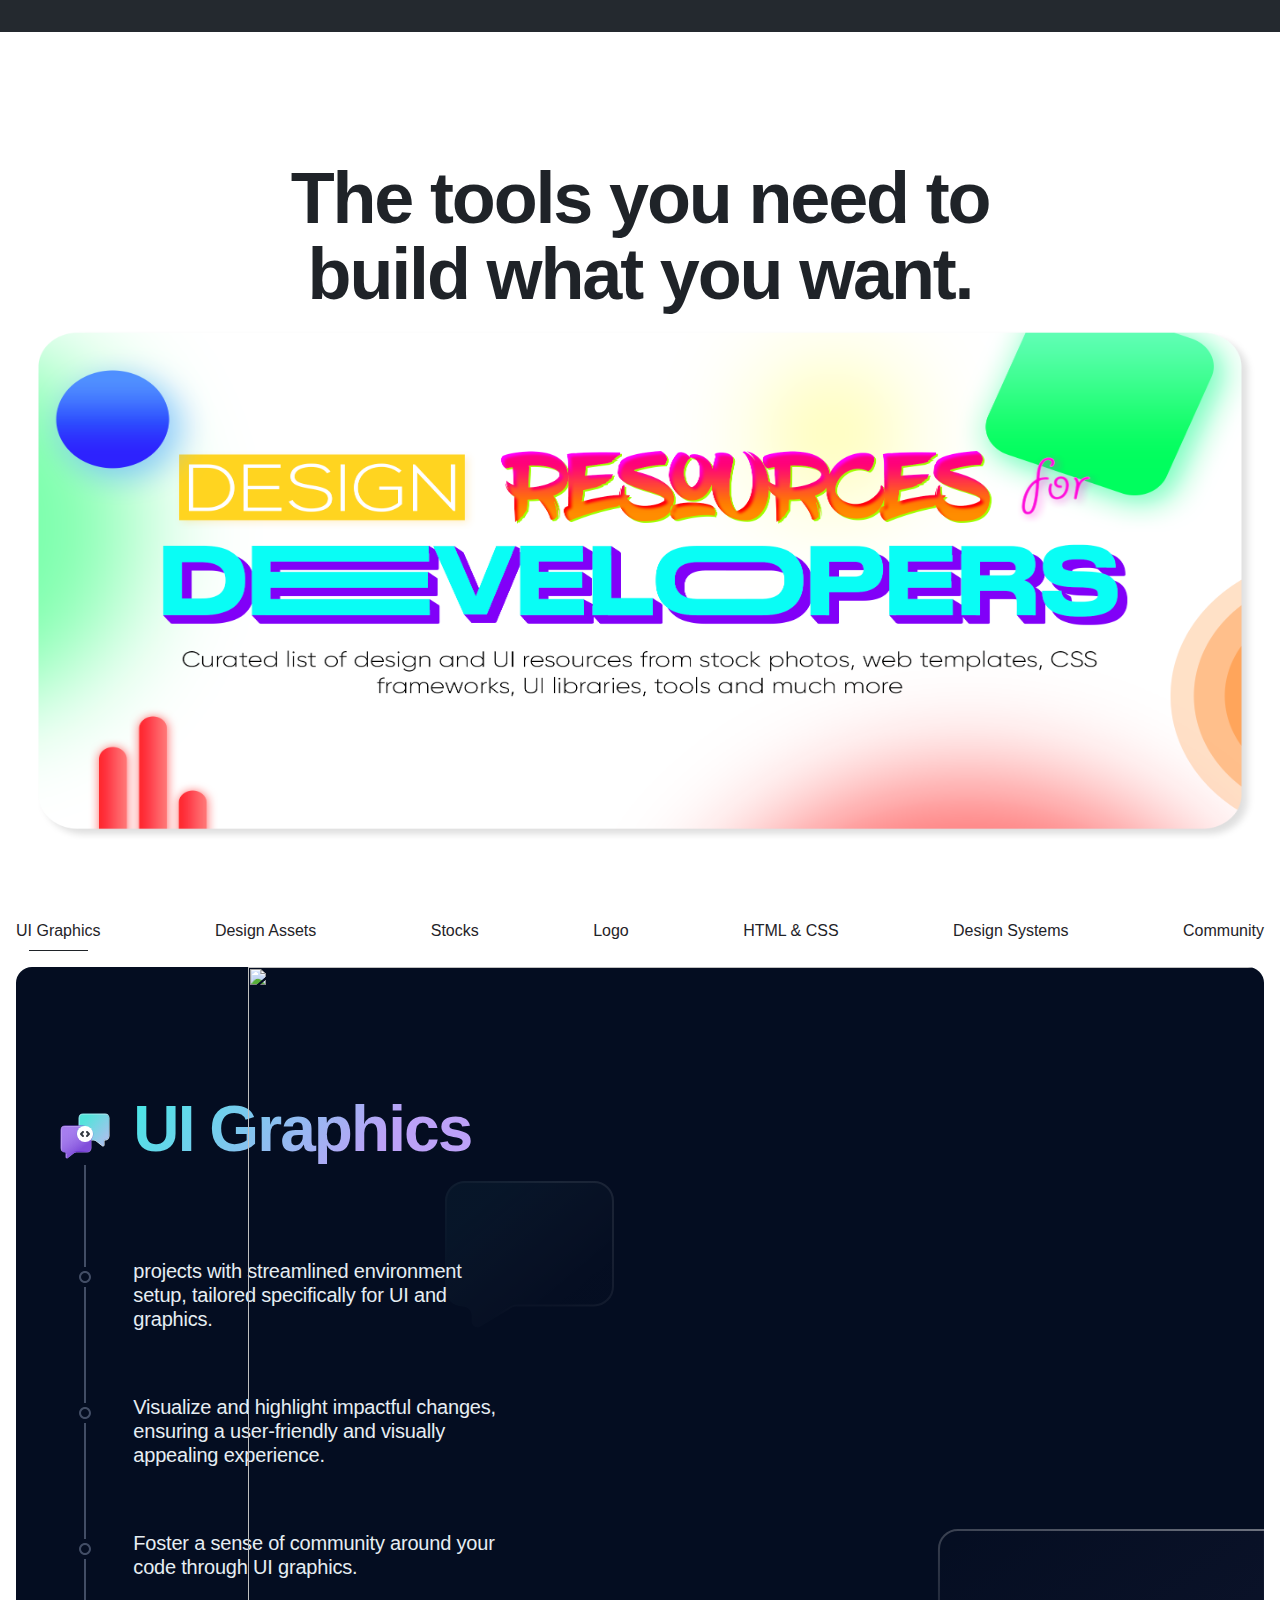
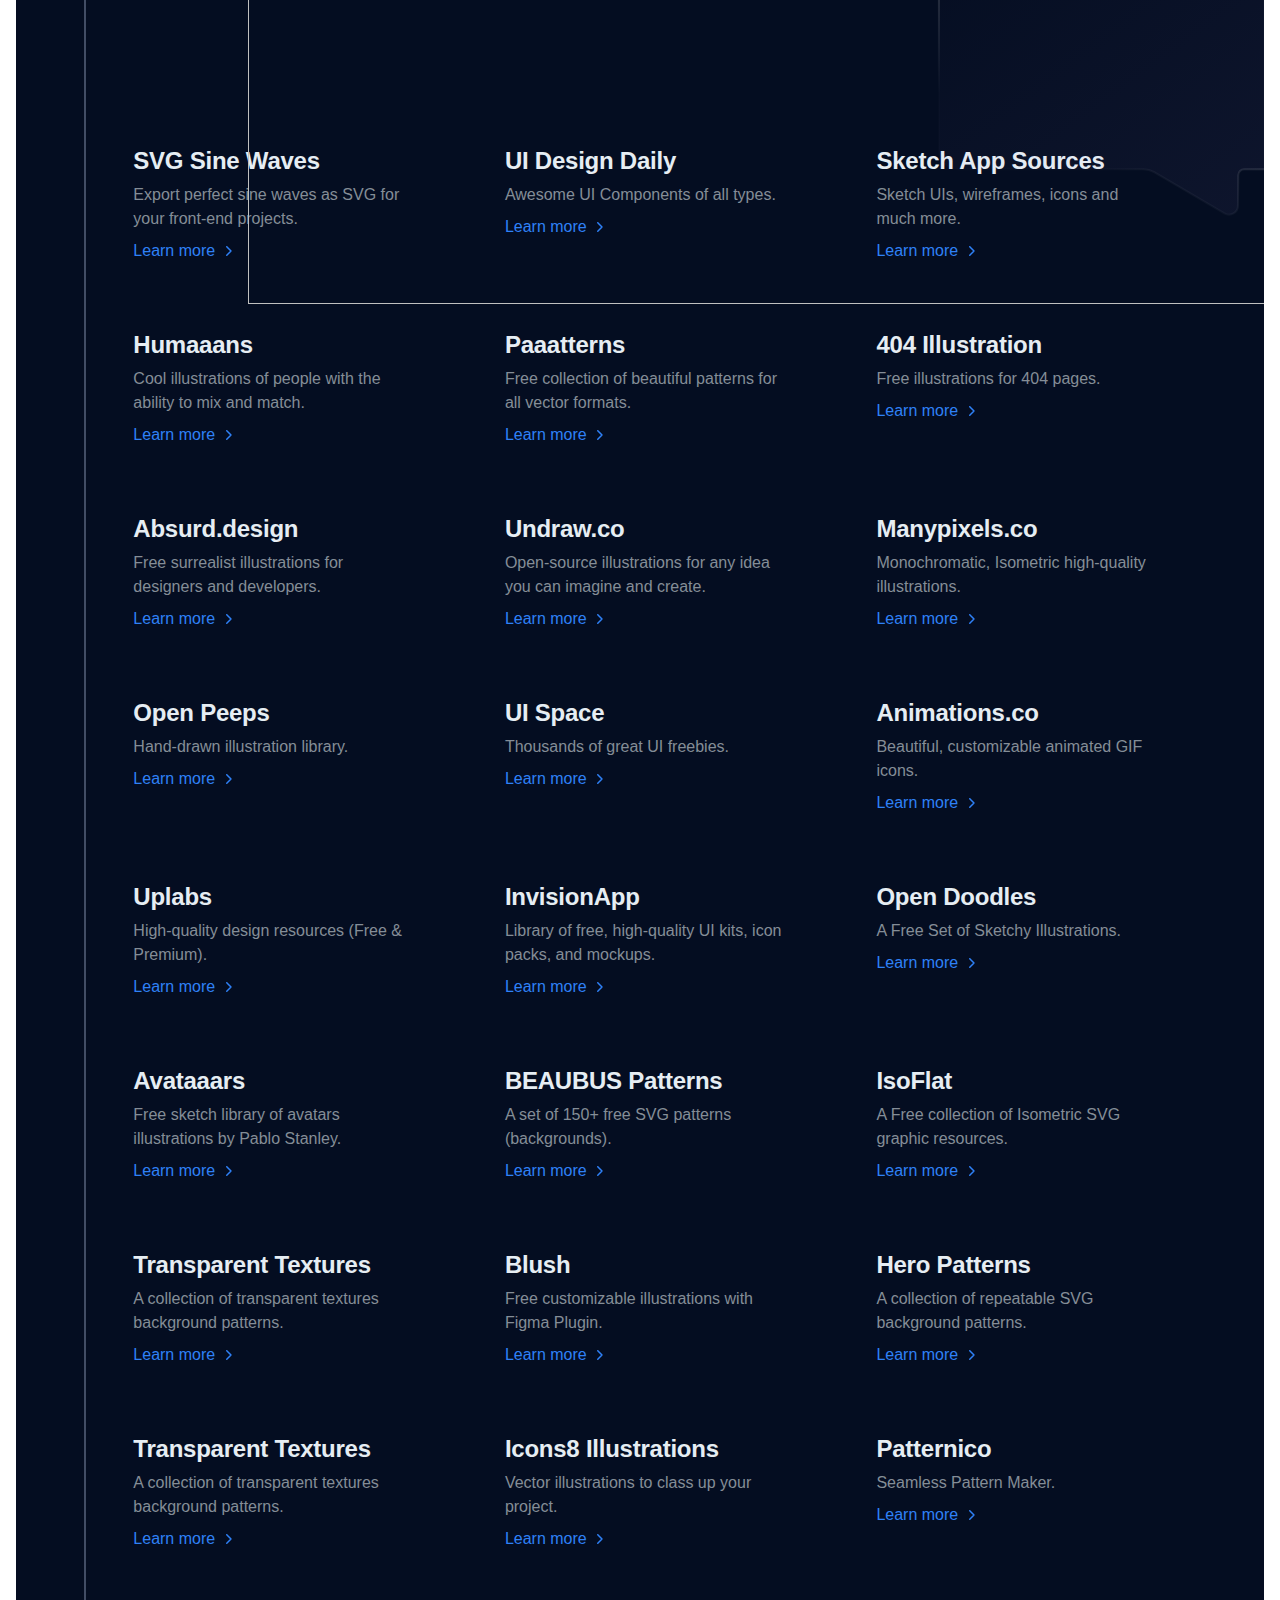
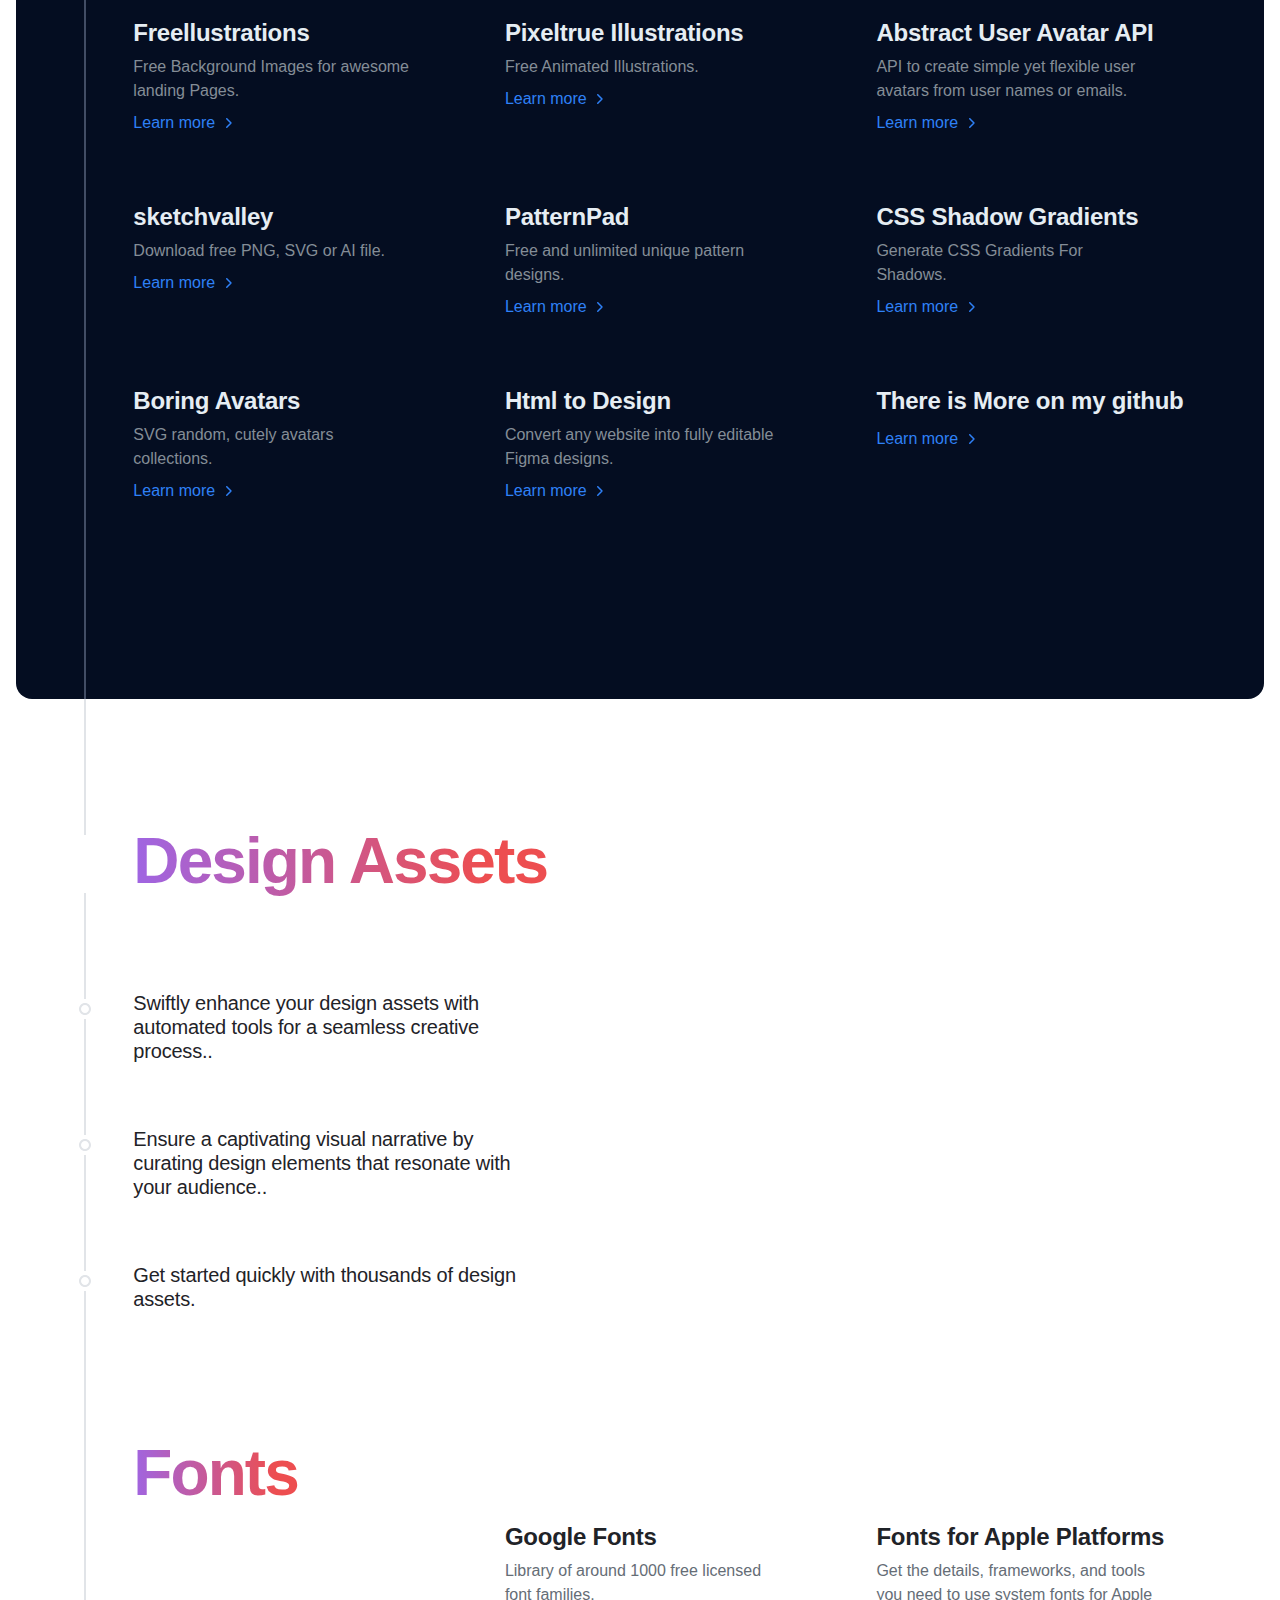
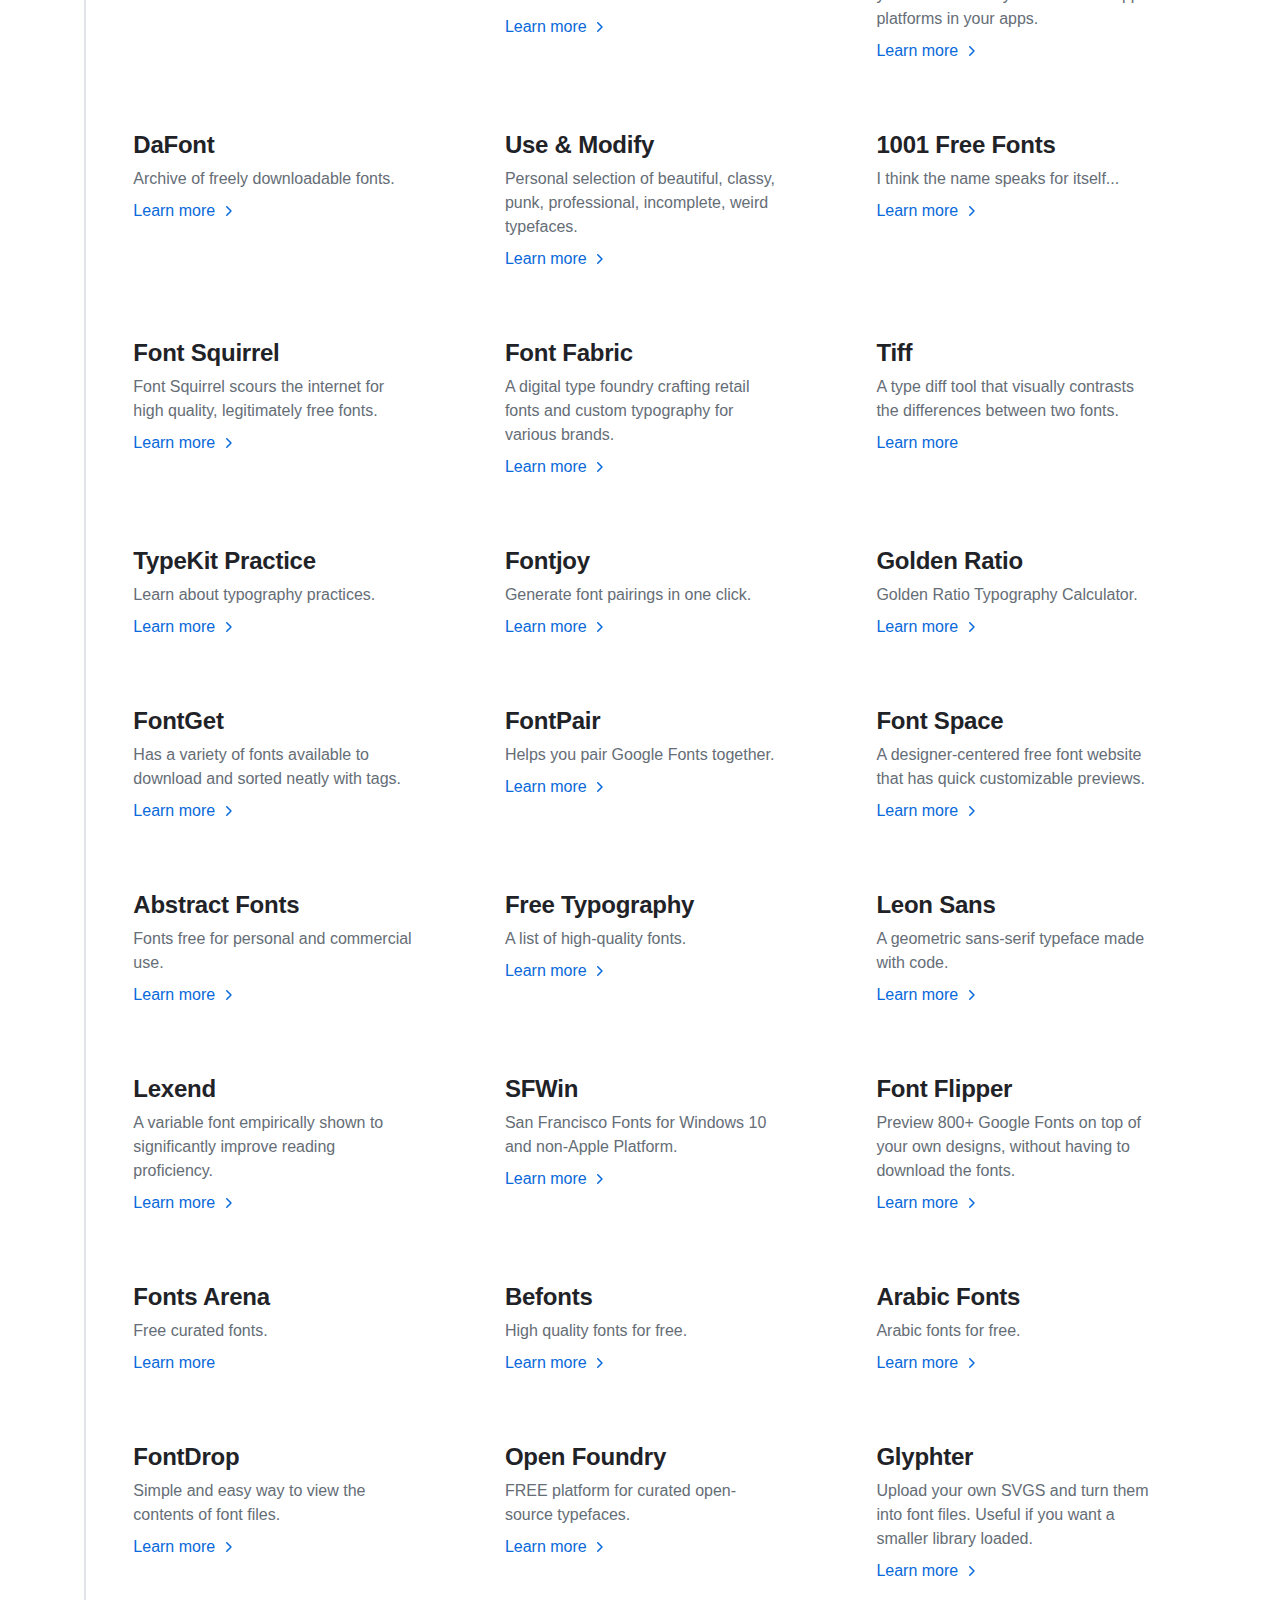
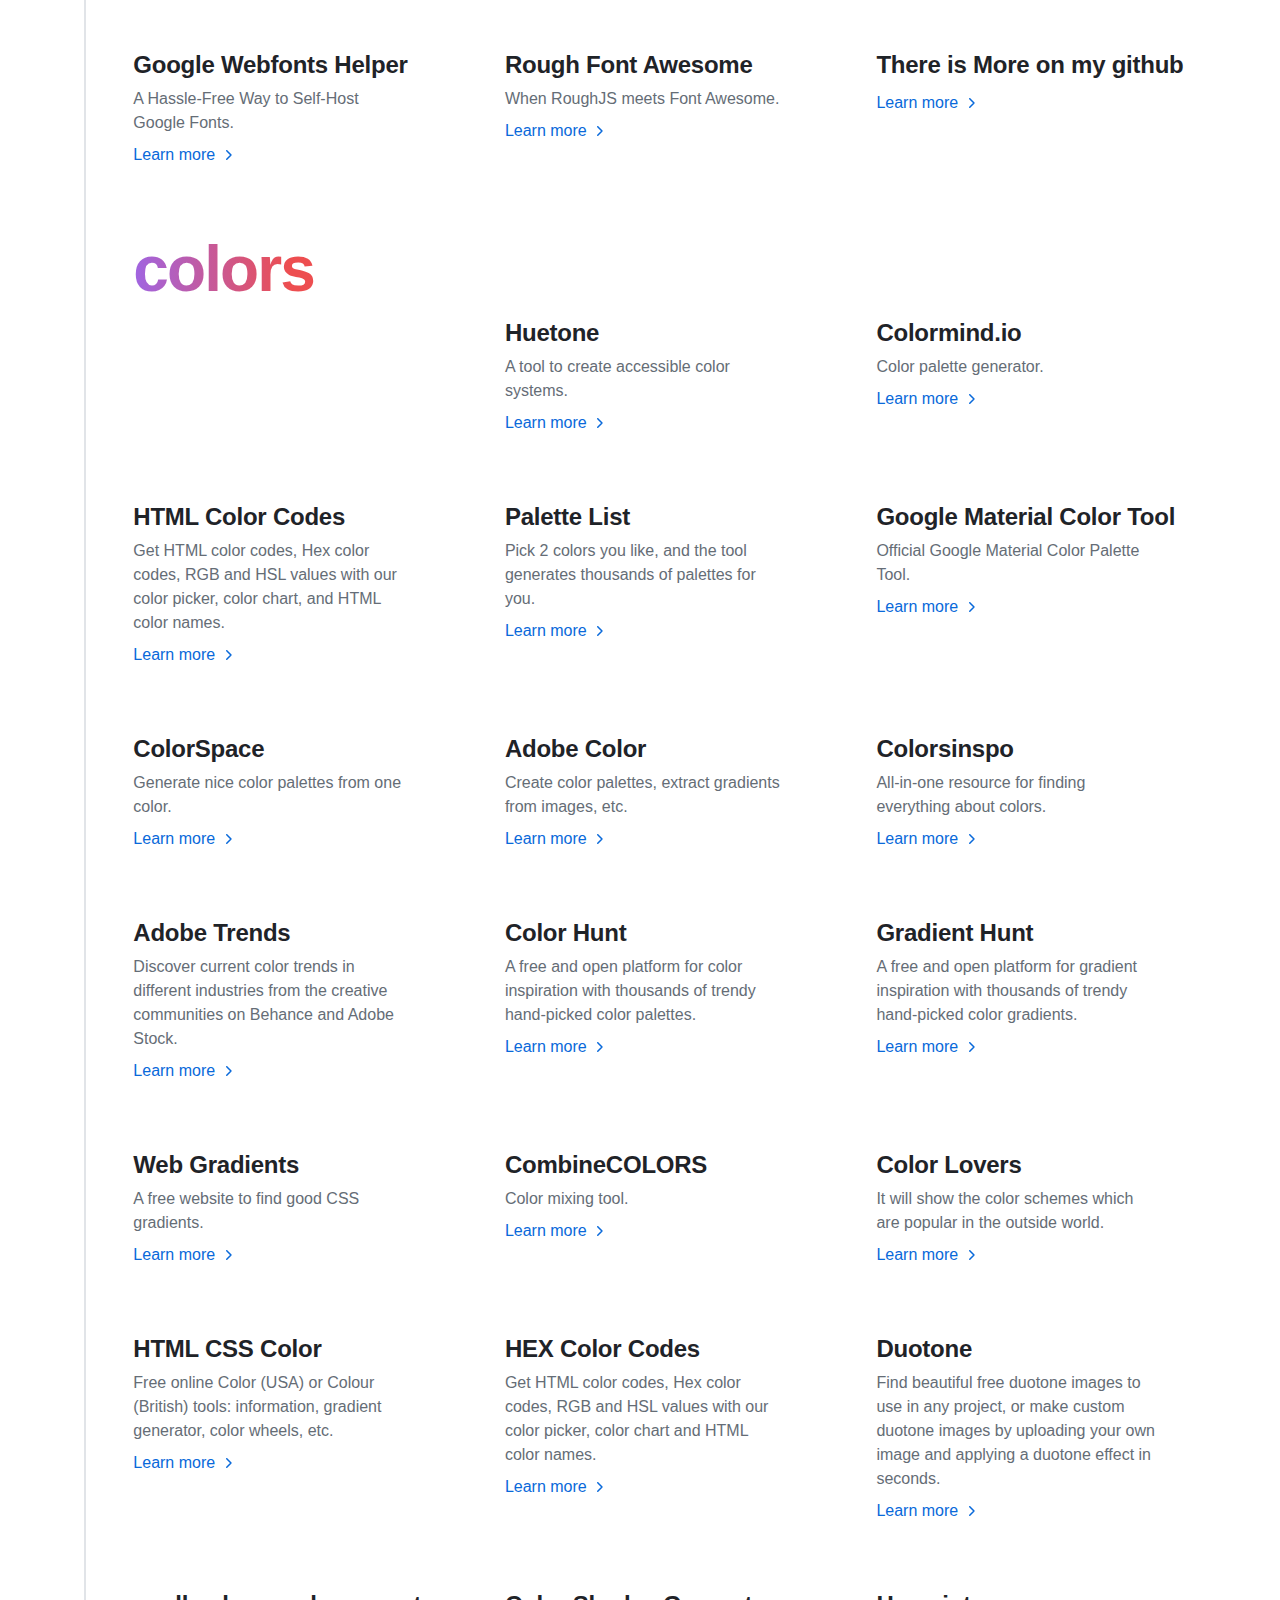
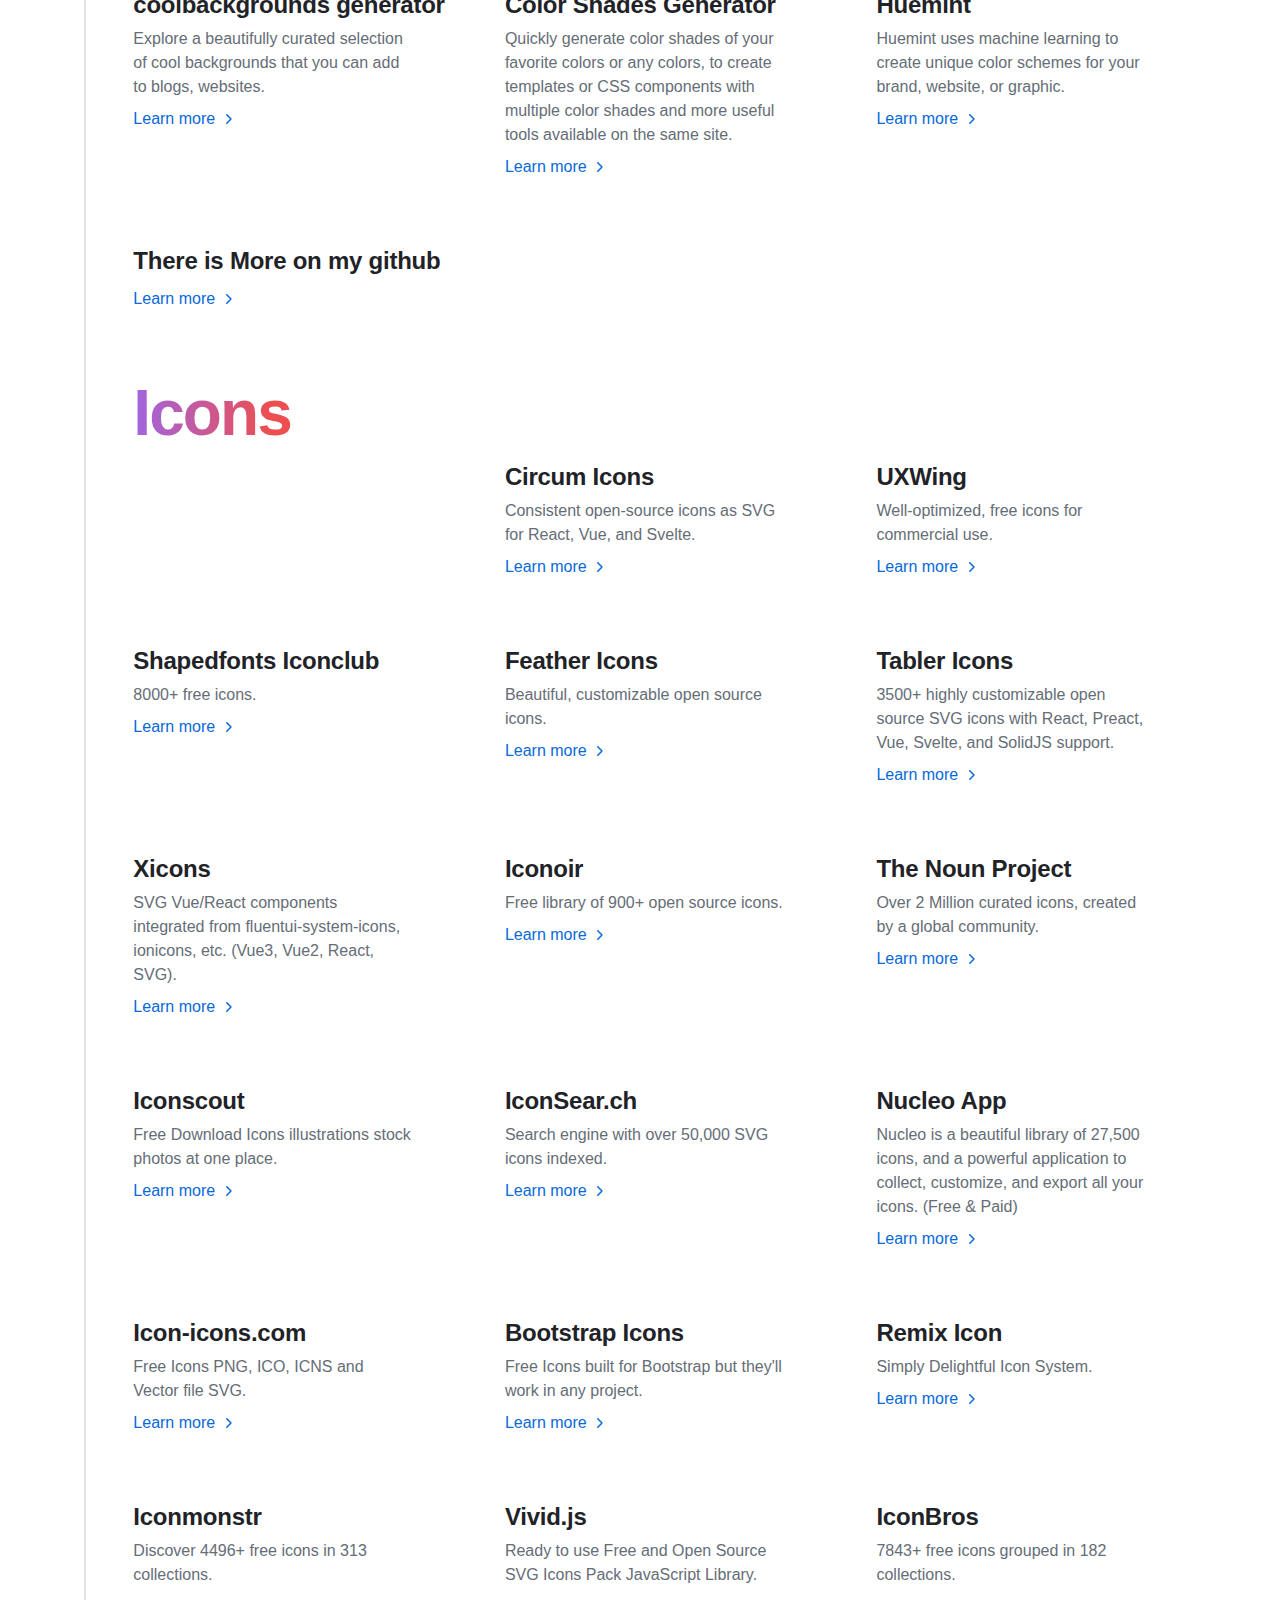
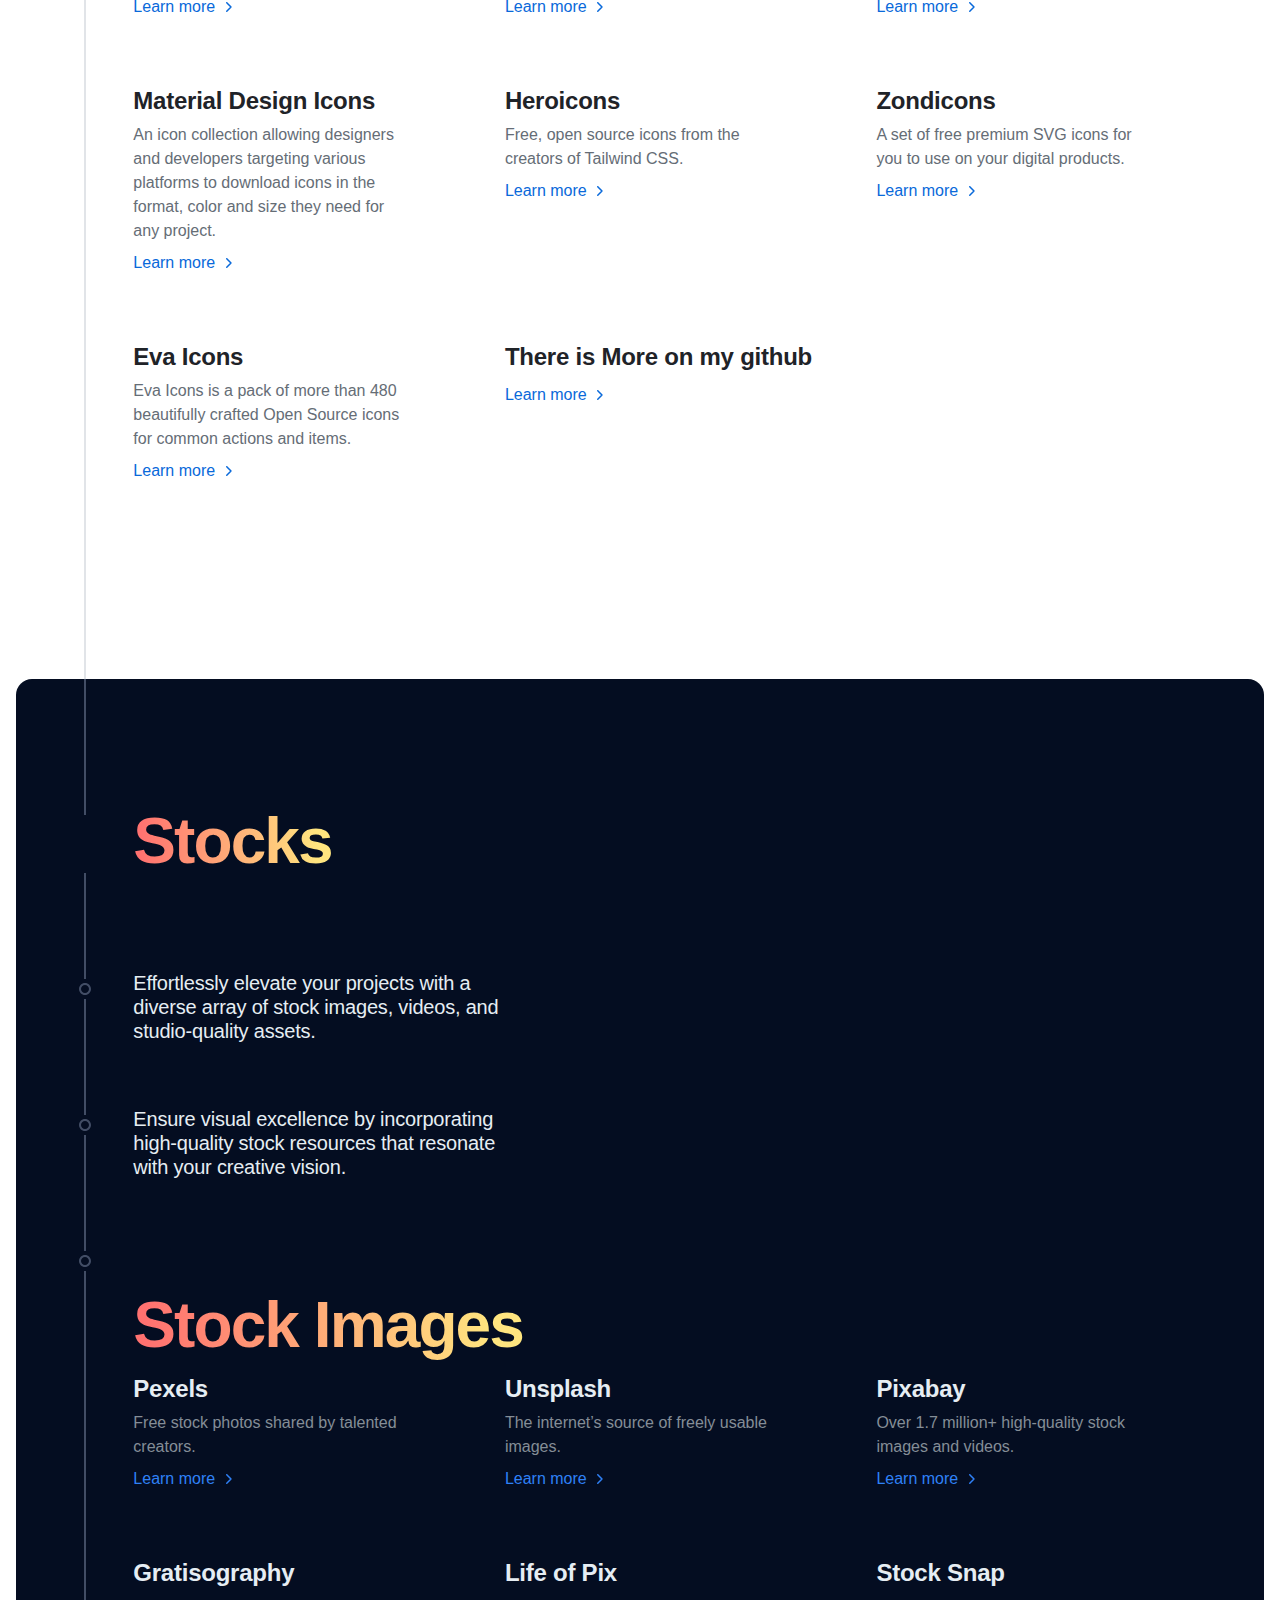
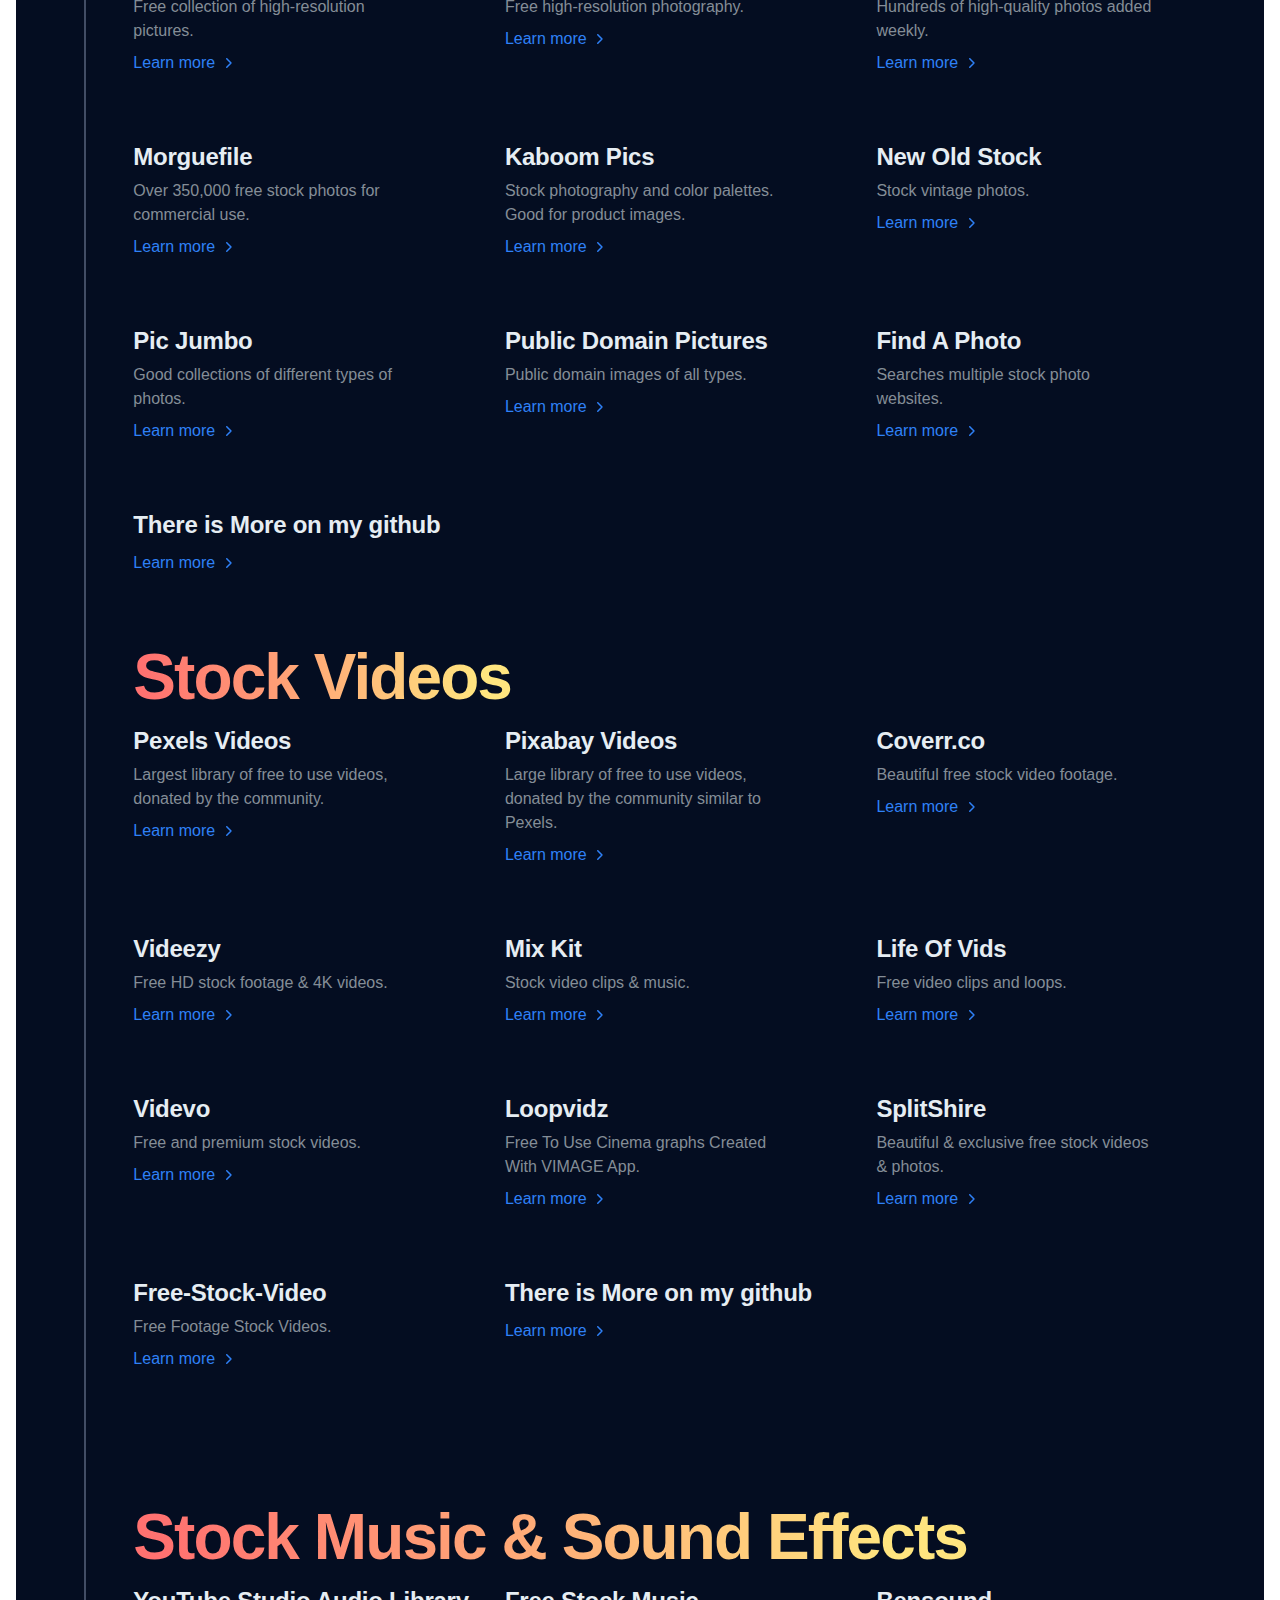
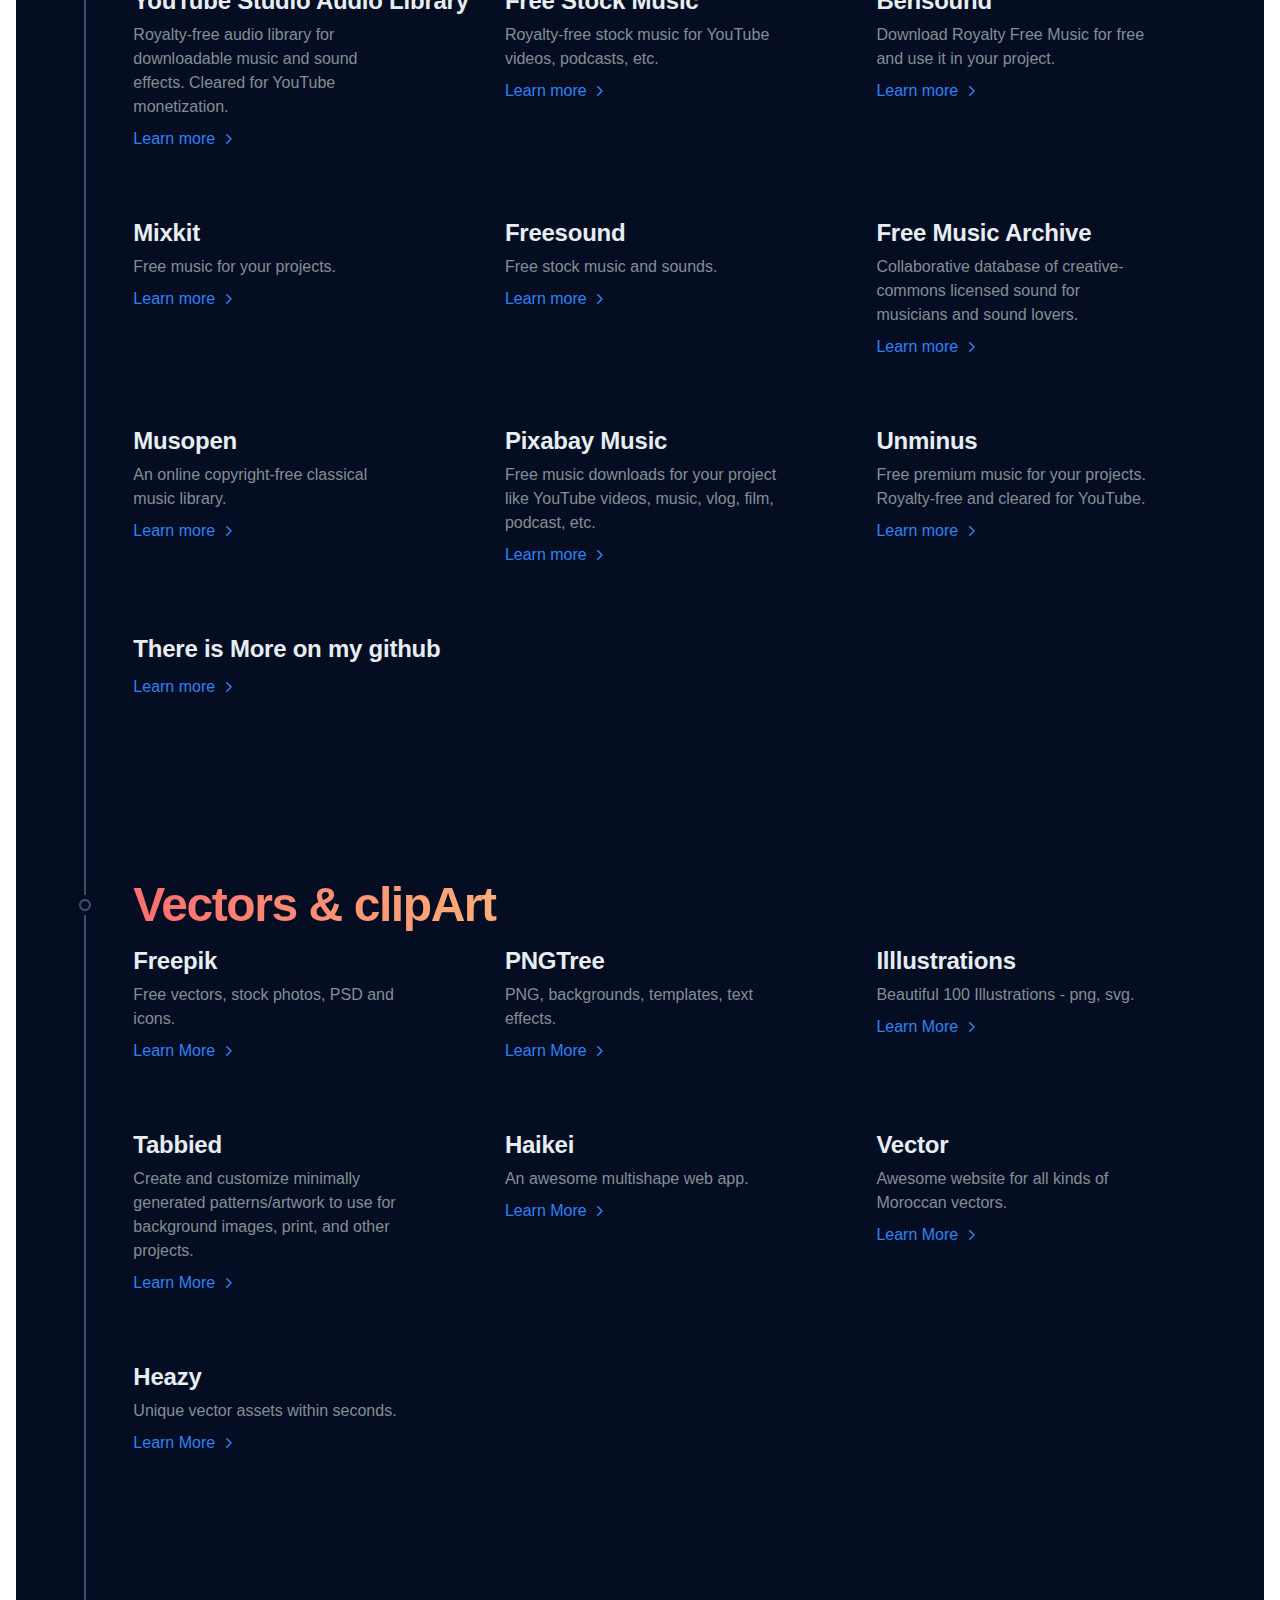
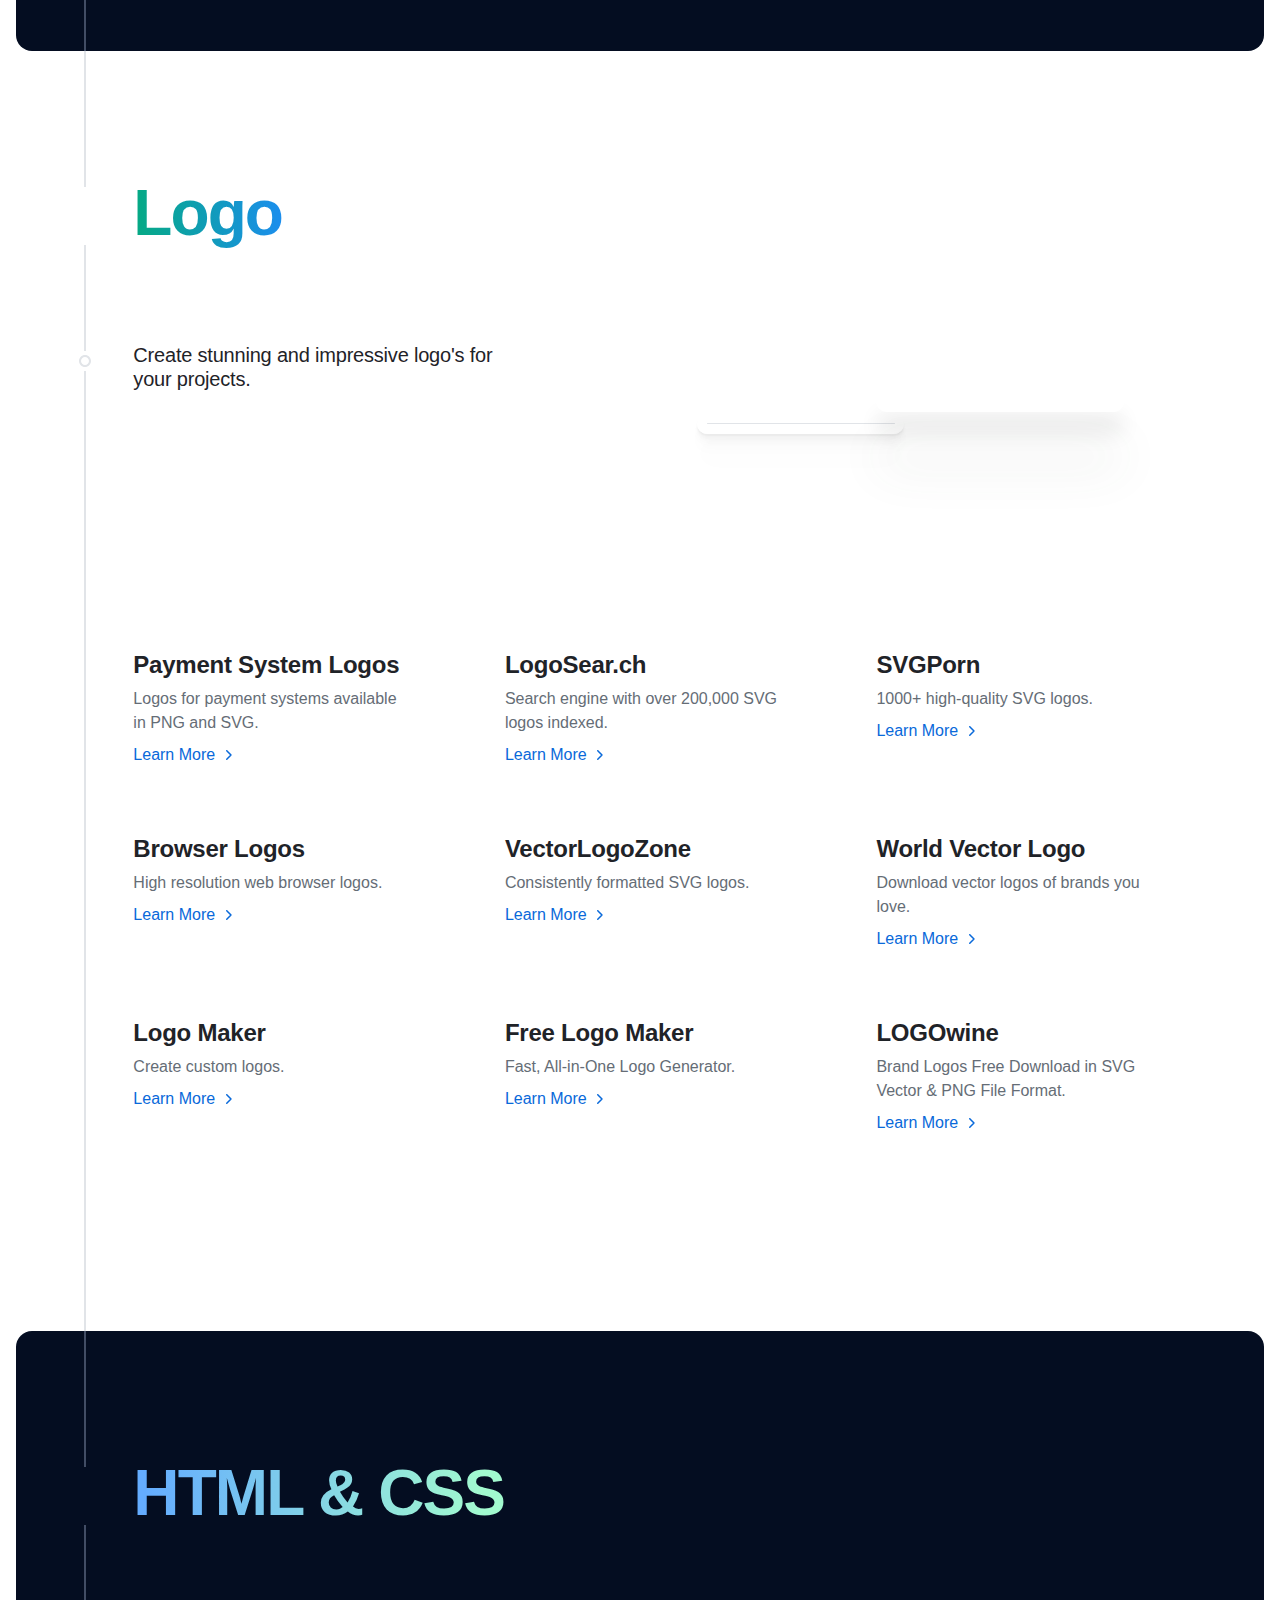
==== commit a4c91793: "Update Features _ resorces.html" ====
--- a/Features _ resorces.html
+++ b/Features _ resorces.html
@@ -1,5 +1,5 @@
 <!DOCTYPE html>
-<!-- saved from url=(0014)about:internet -->
+
 <html lang="en" data-a11y-animated-images="system" data-a11y-link-underlines="true" data-turbo-loaded=""><head><meta http-equiv="Content-Type" content="text/html; charset=UTF-8"><style type="text/css">.turbo-progress-bar {
   position: fixed;
   display: block;
@@ -3385,4 +3385,4 @@
   
 
 
-</body></html>+</body></html>
--- a/Features _ resorces_files/light-38f1bf52eeeb.css
+++ b/Features _ resorces_files/light-38f1bf52eeeb.css
@@ -0,0 +1,3 @@
+:root,[data-color-mode=light][data-light-theme=light],[data-color-mode=dark][data-dark-theme=light]{/*! */}:root,:root::selection,[data-color-mode=light][data-light-theme=light],[data-color-mode=light][data-light-theme=light]::selection,[data-color-mode=dark][data-dark-theme=light],[data-color-mode=dark][data-dark-theme=light]::selection{--color-canvas-default-transparent: rgba(255,255,255,0);--color-page-header-bg: #f6f8fa;--color-marketing-icon-primary: #218bff;--color-marketing-icon-secondary: #54aeff;--color-diff-blob-addition-num-text: #1F2328;--color-diff-blob-addition-fg: #1F2328;--color-diff-blob-addition-num-bg: #ccffd8;--color-diff-blob-addition-line-bg: #e6ffec;--color-diff-blob-addition-word-bg: #abf2bc;--color-diff-blob-deletion-num-text: #1F2328;--color-diff-blob-deletion-fg: #1F2328;--color-diff-blob-deletion-num-bg: #ffd7d5;--color-diff-blob-deletion-line-bg: #ffebe9;--color-diff-blob-deletion-word-bg: rgba(255,129,130,0.4);--color-diff-blob-hunk-num-bg: rgba(84,174,255,0.4);--color-diff-blob-expander-icon: #656d76;--color-diff-blob-selected-line-highlight-mix-blend-mode: multiply;--color-diffstat-deletion-border: rgba(31,35,40,0.15);--color-diffstat-addition-border: rgba(31,35,40,0.15);--color-diffstat-addition-bg: #1f883d;--color-search-keyword-hl: #fff8c5;--color-prettylights-syntax-comment: #57606a;--color-prettylights-syntax-constant: #0550ae;--color-prettylights-syntax-entity: #6639ba;--color-prettylights-syntax-storage-modifier-import: #24292f;--color-prettylights-syntax-entity-tag: #116329;--color-prettylights-syntax-keyword: #cf222e;--color-prettylights-syntax-string: #0a3069;--color-prettylights-syntax-variable: #953800;--color-prettylights-syntax-brackethighlighter-unmatched: #82071e;--color-prettylights-syntax-invalid-illegal-text: #f6f8fa;--color-prettylights-syntax-invalid-illegal-bg: #82071e;--color-prettylights-syntax-carriage-return-text: #f6f8fa;--color-prettylights-syntax-carriage-return-bg: #cf222e;--color-prettylights-syntax-string-regexp: #116329;--color-prettylights-syntax-markup-list: #3b2300;--color-prettylights-syntax-markup-heading: #0550ae;--color-prettylights-syntax-markup-italic: #24292f;--color-prettylights-syntax-markup-bold: #24292f;--color-prettylights-syntax-markup-deleted-text: #82071e;--color-prettylights-syntax-markup-deleted-bg: #ffebe9;--color-prettylights-syntax-markup-inserted-text: #116329;--color-prettylights-syntax-markup-inserted-bg: #dafbe1;--color-prettylights-syntax-markup-changed-text: #953800;--color-prettylights-syntax-markup-changed-bg: #ffd8b5;--color-prettylights-syntax-markup-ignored-text: #eaeef2;--color-prettylights-syntax-markup-ignored-bg: #0550ae;--color-prettylights-syntax-meta-diff-range: #8250df;--color-prettylights-syntax-brackethighlighter-angle: #57606a;--color-prettylights-syntax-sublimelinter-gutter-mark: #8c959f;--color-prettylights-syntax-constant-other-reference-link: #0a3069;--color-codemirror-text: #1F2328;--color-codemirror-bg: #ffffff;--color-codemirror-gutters-bg: #ffffff;--color-codemirror-guttermarker-text: #ffffff;--color-codemirror-guttermarker-subtle-text: #6e7781;--color-codemirror-linenumber-text: #656d76;--color-codemirror-cursor: #1F2328;--color-codemirror-selection-bg: rgba(84,174,255,0.4);--color-codemirror-activeline-bg: rgba(234,238,242,0.5);--color-codemirror-matchingbracket-text: #1F2328;--color-codemirror-lines-bg: #ffffff;--color-codemirror-syntax-comment: #24292f;--color-codemirror-syntax-constant: #0550ae;--color-codemirror-syntax-entity: #8250df;--color-codemirror-syntax-keyword: #cf222e;--color-codemirror-syntax-storage: #cf222e;--color-codemirror-syntax-string: #0a3069;--color-codemirror-syntax-support: #0550ae;--color-codemirror-syntax-variable: #953800;--color-checks-bg: #24292f;--color-checks-run-border-width: 0px;--color-checks-container-border-width: 0px;--color-checks-text-primary: #f6f8fa;--color-checks-text-secondary: #8c959f;--color-checks-text-link: #54aeff;--color-checks-btn-icon: #afb8c1;--color-checks-btn-hover-icon: #f6f8fa;--color-checks-btn-hover-bg: rgba(255,255,255,0.125);--color-checks-input-text: #eaeef2;--color-checks-input-placeholder-text: #8c959f;--color-checks-input-focus-text: #8c959f;--color-checks-input-bg: #32383f;--color-checks-input-shadow: none;--color-checks-donut-error: #fa4549;--color-checks-donut-pending: #bf8700;--color-checks-donut-success: #1f883d;--color-checks-donut-neutral: #afb8c1;--color-checks-dropdown-text: #afb8c1;--color-checks-dropdown-bg: #32383f;--color-checks-dropdown-border: #424a53;--color-checks-dropdown-shadow: rgba(31,35,40,0.3);--color-checks-dropdown-hover-text: #f6f8fa;--color-checks-dropdown-hover-bg: #424a53;--color-checks-dropdown-btn-hover-text: #f6f8fa;--color-checks-dropdown-btn-hover-bg: #32383f;--color-checks-scrollbar-thumb-bg: #57606a;--color-checks-header-label-text: #d0d7de;--color-checks-header-label-open-text: #f6f8fa;--color-checks-header-border: #32383f;--color-checks-header-icon: #8c959f;--color-checks-line-text: #d0d7de;--color-checks-line-num-text: rgba(140,149,159,0.75);--color-checks-line-timestamp-text: #8c959f;--color-checks-line-hover-bg: #32383f;--color-checks-line-selected-bg: rgba(33,139,255,0.15);--color-checks-line-selected-num-text: #54aeff;--color-checks-line-dt-fm-text: #24292f;--color-checks-line-dt-fm-bg: #9a6700;--color-checks-gate-bg: rgba(125,78,0,0.15);--color-checks-gate-text: #d0d7de;--color-checks-gate-waiting-text: #d4a72c;--color-checks-step-header-open-bg: #32383f;--color-checks-step-error-text: #ff8182;--color-checks-step-warning-text: #d4a72c;--color-checks-logline-text: #8c959f;--color-checks-logline-num-text: rgba(140,149,159,0.75);--color-checks-logline-debug-text: #c297ff;--color-checks-logline-error-text: #d0d7de;--color-checks-logline-error-num-text: #ff8182;--color-checks-logline-error-bg: rgba(164,14,38,0.15);--color-checks-logline-warning-text: #d0d7de;--color-checks-logline-warning-num-text: #d4a72c;--color-checks-logline-warning-bg: rgba(125,78,0,0.15);--color-checks-logline-command-text: #54aeff;--color-checks-logline-section-text: #4ac26b;--color-checks-ansi-black: #24292f;--color-checks-ansi-black-bright: #32383f;--color-checks-ansi-white: #d0d7de;--color-checks-ansi-white-bright: #d0d7de;--color-checks-ansi-gray: #8c959f;--color-checks-ansi-red: #ff8182;--color-checks-ansi-red-bright: #ffaba8;--color-checks-ansi-green: #4ac26b;--color-checks-ansi-green-bright: #6fdd8b;--color-checks-ansi-yellow: #d4a72c;--color-checks-ansi-yellow-bright: #eac54f;--color-checks-ansi-blue: #54aeff;--color-checks-ansi-blue-bright: #80ccff;--color-checks-ansi-magenta: #c297ff;--color-checks-ansi-magenta-bright: #d8b9ff;--color-checks-ansi-cyan: #76e3ea;--color-checks-ansi-cyan-bright: #b3f0ff;--color-project-header-bg: #24292f;--color-project-sidebar-bg: #ffffff;--color-project-gradient-in: #ffffff;--color-project-gradient-out: rgba(255,255,255,0);--color-mktg-btn-bg: #1b1f23;--color-mktg-btn-shadow-outline: rgb(0 0 0 / 15%) 0 0 0 1px inset;--color-mktg-btn-shadow-focus: rgb(0 0 0 / 15%) 0 0 0 4px;--color-mktg-btn-shadow-hover: 0 3px 2px rgba(0, 0, 0, 0.07), 0 7px 5px rgba(0, 0, 0, 0.04), 0 12px 10px rgba(0, 0, 0, 0.03), 0 22px 18px rgba(0, 0, 0, 0.03), 0 42px 33px rgba(0, 0, 0, 0.02), 0 100px 80px rgba(0, 0, 0, 0.02);--color-mktg-btn-shadow-hover-muted: rgb(0 0 0 / 70%) 0 0 0 2px inset;--color-control-border-color-emphasis: #858F99;--color-avatar-bg: #ffffff;--color-avatar-border: rgba(31,35,40,0.15);--color-avatar-stack-fade: #afb8c1;--color-avatar-stack-fade-more: #d0d7de;--color-avatar-child-shadow: 0 0 0 2px rgba(255,255,255,0.8);--color-topic-tag-border: rgba(0,0,0,0);--color-counter-border: rgba(0,0,0,0);--color-select-menu-backdrop-border: rgba(0,0,0,0);--color-select-menu-tap-highlight: rgba(175,184,193,0.5);--color-select-menu-tap-focus-bg: #b6e3ff;--color-overlay-shadow: 0 1px 3px rgba(31,35,40,0.12), 0 8px 24px rgba(66,74,83,0.12);--color-overlay-backdrop: rgba(140,149,159,0.2);--color-header-text: rgba(255,255,255,0.7);--color-header-bg: #24292f;--color-header-divider: #57606a;--color-header-logo: #ffffff;--color-header-search-bg: #24292f;--color-header-search-border: #57606a;--color-sidenav-selected-bg: #ffffff;--color-menu-bg-active: rgba(0,0,0,0);--color-input-disabled-bg: rgba(175,184,193,0.2);--color-timeline-badge-bg: #eaeef2;--color-ansi-black: #24292f;--color-ansi-black-bright: #57606a;--color-ansi-white: #6e7781;--color-ansi-white-bright: #8c959f;--color-ansi-gray: #6e7781;--color-ansi-red: #cf222e;--color-ansi-red-bright: #a40e26;--color-ansi-green: #116329;--color-ansi-green-bright: #1a7f37;--color-ansi-yellow: #4d2d00;--color-ansi-yellow-bright: #633c01;--color-ansi-blue: #0969da;--color-ansi-blue-bright: #218bff;--color-ansi-magenta: #8250df;--color-ansi-magenta-bright: #a475f9;--color-ansi-cyan: #1b7c83;--color-ansi-cyan-bright: #3192aa;--color-btn-text: #24292f;--color-btn-bg: #f6f8fa;--color-btn-border: rgba(31,35,40,0.15);--color-btn-shadow: 0 1px 0 rgba(31,35,40,0.04);--color-btn-inset-shadow: inset 0 1px 0 rgba(255,255,255,0.25);--color-btn-hover-bg: #f3f4f6;--color-btn-hover-border: rgba(31,35,40,0.15);--color-btn-active-bg: hsla(220,14%,93%,1);--color-btn-active-border: rgba(31,35,40,0.15);--color-btn-selected-bg: hsla(220,14%,94%,1);--color-btn-counter-bg: rgba(31,35,40,0.08);--color-btn-primary-text: #ffffff;--color-btn-primary-bg: #1f883d;--color-btn-primary-border: rgba(31,35,40,0.15);--color-btn-primary-shadow: 0 1px 0 rgba(31,35,40,0.1);--color-btn-primary-inset-shadow: inset 0 1px 0 rgba(255,255,255,0.03);--color-btn-primary-hover-bg: #1a7f37;--color-btn-primary-hover-border: rgba(31,35,40,0.15);--color-btn-primary-selected-bg: hsla(137,66%,28%,1);--color-btn-primary-selected-shadow: inset 0 1px 0 rgba(0,45,17,0.2);--color-btn-primary-disabled-text: rgba(255,255,255,0.8);--color-btn-primary-disabled-bg: #94d3a2;--color-btn-primary-disabled-border: rgba(31,35,40,0.15);--color-btn-primary-icon: rgba(255,255,255,0.8);--color-btn-primary-counter-bg: rgba(0,45,17,0.2);--color-btn-outline-text: #0969da;--color-btn-outline-hover-text: #ffffff;--color-btn-outline-hover-bg: #0969da;--color-btn-outline-hover-border: rgba(31,35,40,0.15);--color-btn-outline-hover-shadow: 0 1px 0 rgba(31,35,40,0.1);--color-btn-outline-hover-inset-shadow: inset 0 1px 0 rgba(255,255,255,0.03);--color-btn-outline-hover-counter-bg: rgba(255,255,255,0.2);--color-btn-outline-selected-text: #ffffff;--color-btn-outline-selected-bg: hsla(212,92%,42%,1);--color-btn-outline-selected-border: rgba(31,35,40,0.15);--color-btn-outline-selected-shadow: inset 0 1px 0 rgba(0,33,85,0.2);--color-btn-outline-disabled-text: rgba(9,105,218,0.5);--color-btn-outline-disabled-bg: #f6f8fa;--color-btn-outline-disabled-counter-bg: rgba(9,105,218,0.05);--color-btn-outline-counter-bg: #0969da1a;--color-btn-outline-counter-fg: #0550ae;--color-btn-outline-hover-counter-fg: #ffffff;--color-btn-outline-disabled-counter-fg: rgba(9,105,218,0.5);--color-btn-danger-text: #cf222e;--color-btn-danger-hover-text: #ffffff;--color-btn-danger-hover-bg: #a40e26;--color-btn-danger-hover-border: rgba(31,35,40,0.15);--color-btn-danger-hover-shadow: 0 1px 0 rgba(31,35,40,0.1);--color-btn-danger-hover-inset-shadow: inset 0 1px 0 rgba(255,255,255,0.03);--color-btn-danger-hover-counter-bg: rgba(255,255,255,0.2);--color-btn-danger-selected-text: #ffffff;--color-btn-danger-selected-bg: hsla(356,72%,44%,1);--color-btn-danger-selected-border: rgba(31,35,40,0.15);--color-btn-danger-selected-shadow: inset 0 1px 0 rgba(76,0,20,0.2);--color-btn-danger-disabled-text: rgba(207,34,46,0.5);--color-btn-danger-disabled-bg: #f6f8fa;--color-btn-danger-disabled-counter-bg: rgba(207,34,46,0.05);--color-btn-danger-counter-bg: rgba(207,34,46,0.1);--color-btn-danger-icon: #cf222e;--color-btn-danger-hover-icon: #ffffff;--color-btn-danger-counter-fg: #a40e26;--color-btn-danger-hover-counter-fg: #ffffff;--color-btn-danger-disabled-counter-fg: rgba(207,34,46,0.5);--color-btn-inactive-bg: #eaeef2;--color-btn-inactive-text: #57606a;--color-underlinenav-icon: #6e7781;--color-underlinenav-border-hover: rgba(175,184,193,0.2);--color-action-list-item-inline-divider: rgba(208,215,222,0.48);--color-action-list-item-default-hover-bg: rgba(208,215,222,0.32);--color-action-list-item-default-hover-border: rgba(0,0,0,0);--color-action-list-item-default-active-bg: rgba(208,215,222,0.48);--color-action-list-item-default-active-border: rgba(0,0,0,0);--color-action-list-item-default-selected-bg: rgba(208,215,222,0.24);--color-action-list-item-danger-hover-bg: rgba(255,235,233,0.64);--color-action-list-item-danger-active-bg: #ffebe9;--color-action-list-item-danger-hover-text: #d1242f;--color-switch-track-bg: #eaeef2;--color-switch-track-hover-bg: hsla(210,24%,90%,1);--color-switch-track-active-bg: hsla(210,24%,88%,1);--color-switch-track-disabled-bg: #8c959f;--color-switch-track-fg: #656d76;--color-switch-track-disabled-fg: #ffffff;--color-switch-track-border: rgba(0,0,0,0);--color-switch-track-checked-bg: #0969da;--color-switch-track-checked-hover-bg: #0860CA;--color-switch-track-checked-active-bg: #0757BA;--color-switch-track-checked-fg: #ffffff;--color-switch-track-checked-disabled-fg: #ffffff;--color-switch-track-checked-border: rgba(0,0,0,0);--color-switch-knob-bg: #ffffff;--color-switch-knob-disabled-bg: #f6f8fa;--color-switch-knob-border: #858F99;--color-switch-knob-checked-bg: #ffffff;--color-switch-knob-checked-disabled-bg: #f6f8fa;--color-switch-knob-checked-border: #0969da;--color-segmented-control-bg: #eaeef2;--color-segmented-control-button-bg: #ffffff;--color-segmented-control-button-hover-bg: rgba(175,184,193,0.2);--color-segmented-control-button-active-bg: rgba(175,184,193,0.4);--color-segmented-control-button-selected-border: #8c959f;--color-tree-view-item-chevron-hover-bg: rgba(208,215,222,0.32);--color-tree-view-item-directory-fill: #54aeff;--color-fg-default: #1F2328;--color-fg-muted: #656d76;--color-fg-subtle: #6e7781;--color-fg-on-emphasis: #ffffff;--color-canvas-default: #ffffff;--color-canvas-overlay: #ffffff;--color-canvas-inset: #f6f8fa;--color-canvas-subtle: #f6f8fa;--color-border-default: #d0d7de;--color-border-muted: hsla(210,18%,87%,1);--color-border-subtle: rgba(31,35,40,0.15);--color-shadow-small: 0 1px 0 rgba(31,35,40,0.04);--color-shadow-medium: 0 3px 6px rgba(140,149,159,0.15);--color-shadow-large: 0 8px 24px rgba(140,149,159,0.2);--color-shadow-extra-large: 0 12px 28px rgba(140,149,159,0.3);--color-neutral-emphasis-plus: #24292f;--color-neutral-emphasis: #6e7781;--color-neutral-muted: rgba(175,184,193,0.2);--color-neutral-subtle: rgba(234,238,242,0.5);--color-accent-fg: #0969da;--color-accent-emphasis: #0969da;--color-accent-muted: rgba(84,174,255,0.4);--color-accent-subtle: #ddf4ff;--color-success-fg: #1a7f37;--color-success-emphasis: #1f883d;--color-success-muted: rgba(74,194,107,0.4);--color-success-subtle: #dafbe1;--color-attention-fg: #9a6700;--color-attention-emphasis: #9a6700;--color-attention-muted: rgba(212,167,44,0.4);--color-attention-subtle: #fff8c5;--color-severe-fg: #bc4c00;--color-severe-emphasis: #bc4c00;--color-severe-muted: rgba(251,143,68,0.4);--color-severe-subtle: #fff1e5;--color-danger-fg: #d1242f;--color-danger-emphasis: #cf222e;--color-danger-muted: rgba(255,129,130,0.4);--color-danger-subtle: #ffebe9;--color-open-fg: #1a7f37;--color-open-emphasis: #1f883d;--color-open-muted: rgba(74,194,107,0.4);--color-open-subtle: #dafbe1;--color-closed-fg: #d1242f;--color-closed-emphasis: #cf222e;--color-closed-muted: rgba(255,129,130,0.4);--color-closed-subtle: #ffebe9;--color-done-fg: #8250df;--color-done-emphasis: #8250df;--color-done-muted: rgba(194,151,255,0.4);--color-done-subtle: #fbefff;--color-sponsors-fg: #bf3989;--color-sponsors-emphasis: #bf3989;--color-sponsors-muted: rgba(255,128,200,0.4);--color-sponsors-subtle: #ffeff7;--color-primer-fg-disabled: #8c959f;--color-primer-canvas-backdrop: rgba(31,35,40,0.5);--color-primer-canvas-sticky: rgba(255,255,255,0.95);--color-primer-border-active: #fd8c73;--color-primer-border-contrast: rgba(31,35,40,0.1);--color-primer-shadow-highlight: inset 0 1px 0 rgba(255,255,255,0.25);--color-primer-shadow-inset: inset 0 1px 0 rgba(208,215,222,0.2);--color-scale-black: #1F2328;--color-scale-white: #ffffff;--color-scale-gray-0: #f6f8fa;--color-scale-gray-1: #eaeef2;--color-scale-gray-2: #d0d7de;--color-scale-gray-3: #afb8c1;--color-scale-gray-4: #8c959f;--color-scale-gray-5: #6e7781;--color-scale-gray-6: #57606a;--color-scale-gray-7: #424a53;--color-scale-gray-8: #32383f;--color-scale-gray-9: #24292f;--color-scale-blue-0: #ddf4ff;--color-scale-blue-1: #b6e3ff;--color-scale-blue-2: #80ccff;--color-scale-blue-3: #54aeff;--color-scale-blue-4: #218bff;--color-scale-blue-5: #0969da;--color-scale-blue-6: #0550ae;--color-scale-blue-7: #033d8b;--color-scale-blue-8: #0a3069;--color-scale-blue-9: #002155;--color-scale-green-0: #dafbe1;--color-scale-green-1: #aceebb;--color-scale-green-2: #6fdd8b;--color-scale-green-3: #4ac26b;--color-scale-green-4: #2da44e;--color-scale-green-5: #1a7f37;--color-scale-green-6: #116329;--color-scale-green-7: #044f1e;--color-scale-green-8: #003d16;--color-scale-green-9: #002d11;--color-scale-yellow-0: #fff8c5;--color-scale-yellow-1: #fae17d;--color-scale-yellow-2: #eac54f;--color-scale-yellow-3: #d4a72c;--color-scale-yellow-4: #bf8700;--color-scale-yellow-5: #9a6700;--color-scale-yellow-6: #7d4e00;--color-scale-yellow-7: #633c01;--color-scale-yellow-8: #4d2d00;--color-scale-yellow-9: #3b2300;--color-scale-orange-0: #fff1e5;--color-scale-orange-1: #ffd8b5;--color-scale-orange-2: #ffb77c;--color-scale-orange-3: #fb8f44;--color-scale-orange-4: #e16f24;--color-scale-orange-5: #bc4c00;--color-scale-orange-6: #953800;--color-scale-orange-7: #762c00;--color-scale-orange-8: #5c2200;--color-scale-orange-9: #471700;--color-scale-red-0: #ffebe9;--color-scale-red-1: #ffcecb;--color-scale-red-2: #ffaba8;--color-scale-red-3: #ff8182;--color-scale-red-4: #fa4549;--color-scale-red-5: #cf222e;--color-scale-red-6: #a40e26;--color-scale-red-7: #82071e;--color-scale-red-8: #660018;--color-scale-red-9: #4c0014;--color-scale-purple-0: #fbefff;--color-scale-purple-1: #ecd8ff;--color-scale-purple-2: #d8b9ff;--color-scale-purple-3: #c297ff;--color-scale-purple-4: #a475f9;--color-scale-purple-5: #8250df;--color-scale-purple-6: #6639ba;--color-scale-purple-7: #512a97;--color-scale-purple-8: #3e1f79;--color-scale-purple-9: #2e1461;--color-scale-pink-0: #ffeff7;--color-scale-pink-1: #ffd3eb;--color-scale-pink-2: #ffadda;--color-scale-pink-3: #ff80c8;--color-scale-pink-4: #e85aad;--color-scale-pink-5: #bf3989;--color-scale-pink-6: #99286e;--color-scale-pink-7: #772057;--color-scale-pink-8: #611347;--color-scale-pink-9: #4d0336;--color-scale-coral-0: #fff0eb;--color-scale-coral-1: #ffd6cc;--color-scale-coral-2: #ffb4a1;--color-scale-coral-3: #fd8c73;--color-scale-coral-4: #ec6547;--color-scale-coral-5: #c4432b;--color-scale-coral-6: #9e2f1c;--color-scale-coral-7: #801f0f;--color-scale-coral-8: #691105;--color-scale-coral-9: #510901}::backdrop,[data-color-mode=light][data-light-theme=light]::backdrop,[data-color-mode=dark][data-dark-theme=light]::backdrop{/*! */}::backdrop,[data-color-mode=light][data-light-theme=light]::backdrop,[data-color-mode=dark][data-dark-theme=light]::backdrop{--color-canvas-default-transparent: rgba(255,255,255,0);--color-page-header-bg: #f6f8fa;--color-marketing-icon-primary: #218bff;--color-marketing-icon-secondary: #54aeff;--color-diff-blob-addition-num-text: #1F2328;--color-diff-blob-addition-fg: #1F2328;--color-diff-blob-addition-num-bg: #ccffd8;--color-diff-blob-addition-line-bg: #e6ffec;--color-diff-blob-addition-word-bg: #abf2bc;--color-diff-blob-deletion-num-text: #1F2328;--color-diff-blob-deletion-fg: #1F2328;--color-diff-blob-deletion-num-bg: #ffd7d5;--color-diff-blob-deletion-line-bg: #ffebe9;--color-diff-blob-deletion-word-bg: rgba(255,129,130,0.4);--color-diff-blob-hunk-num-bg: rgba(84,174,255,0.4);--color-diff-blob-expander-icon: #656d76;--color-diff-blob-selected-line-highlight-mix-blend-mode: multiply;--color-diffstat-deletion-border: rgba(31,35,40,0.15);--color-diffstat-addition-border: rgba(31,35,40,0.15);--color-diffstat-addition-bg: #1f883d;--color-search-keyword-hl: #fff8c5;--color-prettylights-syntax-comment: #57606a;--color-prettylights-syntax-constant: #0550ae;--color-prettylights-syntax-entity: #6639ba;--color-prettylights-syntax-storage-modifier-import: #24292f;--color-prettylights-syntax-entity-tag: #116329;--color-prettylights-syntax-keyword: #cf222e;--color-prettylights-syntax-string: #0a3069;--color-prettylights-syntax-variable: #953800;--color-prettylights-syntax-brackethighlighter-unmatched: #82071e;--color-prettylights-syntax-invalid-illegal-text: #f6f8fa;--color-prettylights-syntax-invalid-illegal-bg: #82071e;--color-prettylights-syntax-carriage-return-text: #f6f8fa;--color-prettylights-syntax-carriage-return-bg: #cf222e;--color-prettylights-syntax-string-regexp: #116329;--color-prettylights-syntax-markup-list: #3b2300;--color-prettylights-syntax-markup-heading: #0550ae;--color-prettylights-syntax-markup-italic: #24292f;--color-prettylights-syntax-markup-bold: #24292f;--color-prettylights-syntax-markup-deleted-text: #82071e;--color-prettylights-syntax-markup-deleted-bg: #ffebe9;--color-prettylights-syntax-markup-inserted-text: #116329;--color-prettylights-syntax-markup-inserted-bg: #dafbe1;--color-prettylights-syntax-markup-changed-text: #953800;--color-prettylights-syntax-markup-changed-bg: #ffd8b5;--color-prettylights-syntax-markup-ignored-text: #eaeef2;--color-prettylights-syntax-markup-ignored-bg: #0550ae;--color-prettylights-syntax-meta-diff-range: #8250df;--color-prettylights-syntax-brackethighlighter-angle: #57606a;--color-prettylights-syntax-sublimelinter-gutter-mark: #8c959f;--color-prettylights-syntax-constant-other-reference-link: #0a3069;--color-codemirror-text: #1F2328;--color-codemirror-bg: #ffffff;--color-codemirror-gutters-bg: #ffffff;--color-codemirror-guttermarker-text: #ffffff;--color-codemirror-guttermarker-subtle-text: #6e7781;--color-codemirror-linenumber-text: #656d76;--color-codemirror-cursor: #1F2328;--color-codemirror-selection-bg: rgba(84,174,255,0.4);--color-codemirror-activeline-bg: rgba(234,238,242,0.5);--color-codemirror-matchingbracket-text: #1F2328;--color-codemirror-lines-bg: #ffffff;--color-codemirror-syntax-comment: #24292f;--color-codemirror-syntax-constant: #0550ae;--color-codemirror-syntax-entity: #8250df;--color-codemirror-syntax-keyword: #cf222e;--color-codemirror-syntax-storage: #cf222e;--color-codemirror-syntax-string: #0a3069;--color-codemirror-syntax-support: #0550ae;--color-codemirror-syntax-variable: #953800;--color-checks-bg: #24292f;--color-checks-run-border-width: 0px;--color-checks-container-border-width: 0px;--color-checks-text-primary: #f6f8fa;--color-checks-text-secondary: #8c959f;--color-checks-text-link: #54aeff;--color-checks-btn-icon: #afb8c1;--color-checks-btn-hover-icon: #f6f8fa;--color-checks-btn-hover-bg: rgba(255,255,255,0.125);--color-checks-input-text: #eaeef2;--color-checks-input-placeholder-text: #8c959f;--color-checks-input-focus-text: #8c959f;--color-checks-input-bg: #32383f;--color-checks-input-shadow: none;--color-checks-donut-error: #fa4549;--color-checks-donut-pending: #bf8700;--color-checks-donut-success: #1f883d;--color-checks-donut-neutral: #afb8c1;--color-checks-dropdown-text: #afb8c1;--color-checks-dropdown-bg: #32383f;--color-checks-dropdown-border: #424a53;--color-checks-dropdown-shadow: rgba(31,35,40,0.3);--color-checks-dropdown-hover-text: #f6f8fa;--color-checks-dropdown-hover-bg: #424a53;--color-checks-dropdown-btn-hover-text: #f6f8fa;--color-checks-dropdown-btn-hover-bg: #32383f;--color-checks-scrollbar-thumb-bg: #57606a;--color-checks-header-label-text: #d0d7de;--color-checks-header-label-open-text: #f6f8fa;--color-checks-header-border: #32383f;--color-checks-header-icon: #8c959f;--color-checks-line-text: #d0d7de;--color-checks-line-num-text: rgba(140,149,159,0.75);--color-checks-line-timestamp-text: #8c959f;--color-checks-line-hover-bg: #32383f;--color-checks-line-selected-bg: rgba(33,139,255,0.15);--color-checks-line-selected-num-text: #54aeff;--color-checks-line-dt-fm-text: #24292f;--color-checks-line-dt-fm-bg: #9a6700;--color-checks-gate-bg: rgba(125,78,0,0.15);--color-checks-gate-text: #d0d7de;--color-checks-gate-waiting-text: #d4a72c;--color-checks-step-header-open-bg: #32383f;--color-checks-step-error-text: #ff8182;--color-checks-step-warning-text: #d4a72c;--color-checks-logline-text: #8c959f;--color-checks-logline-num-text: rgba(140,149,159,0.75);--color-checks-logline-debug-text: #c297ff;--color-checks-logline-error-text: #d0d7de;--color-checks-logline-error-num-text: #ff8182;--color-checks-logline-error-bg: rgba(164,14,38,0.15);--color-checks-logline-warning-text: #d0d7de;--color-checks-logline-warning-num-text: #d4a72c;--color-checks-logline-warning-bg: rgba(125,78,0,0.15);--color-checks-logline-command-text: #54aeff;--color-checks-logline-section-text: #4ac26b;--color-checks-ansi-black: #24292f;--color-checks-ansi-black-bright: #32383f;--color-checks-ansi-white: #d0d7de;--color-checks-ansi-white-bright: #d0d7de;--color-checks-ansi-gray: #8c959f;--color-checks-ansi-red: #ff8182;--color-checks-ansi-red-bright: #ffaba8;--color-checks-ansi-green: #4ac26b;--color-checks-ansi-green-bright: #6fdd8b;--color-checks-ansi-yellow: #d4a72c;--color-checks-ansi-yellow-bright: #eac54f;--color-checks-ansi-blue: #54aeff;--color-checks-ansi-blue-bright: #80ccff;--color-checks-ansi-magenta: #c297ff;--color-checks-ansi-magenta-bright: #d8b9ff;--color-checks-ansi-cyan: #76e3ea;--color-checks-ansi-cyan-bright: #b3f0ff;--color-project-header-bg: #24292f;--color-project-sidebar-bg: #ffffff;--color-project-gradient-in: #ffffff;--color-project-gradient-out: rgba(255,255,255,0);--color-mktg-btn-bg: #1b1f23;--color-mktg-btn-shadow-outline: rgb(0 0 0 / 15%) 0 0 0 1px inset;--color-mktg-btn-shadow-focus: rgb(0 0 0 / 15%) 0 0 0 4px;--color-mktg-btn-shadow-hover: 0 3px 2px rgba(0, 0, 0, 0.07), 0 7px 5px rgba(0, 0, 0, 0.04), 0 12px 10px rgba(0, 0, 0, 0.03), 0 22px 18px rgba(0, 0, 0, 0.03), 0 42px 33px rgba(0, 0, 0, 0.02), 0 100px 80px rgba(0, 0, 0, 0.02);--color-mktg-btn-shadow-hover-muted: rgb(0 0 0 / 70%) 0 0 0 2px inset;--color-control-border-color-emphasis: #858F99;--color-avatar-bg: #ffffff;--color-avatar-border: rgba(31,35,40,0.15);--color-avatar-stack-fade: #afb8c1;--color-avatar-stack-fade-more: #d0d7de;--color-avatar-child-shadow: 0 0 0 2px rgba(255,255,255,0.8);--color-topic-tag-border: rgba(0,0,0,0);--color-counter-border: rgba(0,0,0,0);--color-select-menu-backdrop-border: rgba(0,0,0,0);--color-select-menu-tap-highlight: rgba(175,184,193,0.5);--color-select-menu-tap-focus-bg: #b6e3ff;--color-overlay-shadow: 0 1px 3px rgba(31,35,40,0.12), 0 8px 24px rgba(66,74,83,0.12);--color-overlay-backdrop: rgba(140,149,159,0.2);--color-header-text: rgba(255,255,255,0.7);--color-header-bg: #24292f;--color-header-divider: #57606a;--color-header-logo: #ffffff;--color-header-search-bg: #24292f;--color-header-search-border: #57606a;--color-sidenav-selected-bg: #ffffff;--color-menu-bg-active: rgba(0,0,0,0);--color-input-disabled-bg: rgba(175,184,193,0.2);--color-timeline-badge-bg: #eaeef2;--color-ansi-black: #24292f;--color-ansi-black-bright: #57606a;--color-ansi-white: #6e7781;--color-ansi-white-bright: #8c959f;--color-ansi-gray: #6e7781;--color-ansi-red: #cf222e;--color-ansi-red-bright: #a40e26;--color-ansi-green: #116329;--color-ansi-green-bright: #1a7f37;--color-ansi-yellow: #4d2d00;--color-ansi-yellow-bright: #633c01;--color-ansi-blue: #0969da;--color-ansi-blue-bright: #218bff;--color-ansi-magenta: #8250df;--color-ansi-magenta-bright: #a475f9;--color-ansi-cyan: #1b7c83;--color-ansi-cyan-bright: #3192aa;--color-btn-text: #24292f;--color-btn-bg: #f6f8fa;--color-btn-border: rgba(31,35,40,0.15);--color-btn-shadow: 0 1px 0 rgba(31,35,40,0.04);--color-btn-inset-shadow: inset 0 1px 0 rgba(255,255,255,0.25);--color-btn-hover-bg: #f3f4f6;--color-btn-hover-border: rgba(31,35,40,0.15);--color-btn-active-bg: hsla(220,14%,93%,1);--color-btn-active-border: rgba(31,35,40,0.15);--color-btn-selected-bg: hsla(220,14%,94%,1);--color-btn-counter-bg: rgba(31,35,40,0.08);--color-btn-primary-text: #ffffff;--color-btn-primary-bg: #1f883d;--color-btn-primary-border: rgba(31,35,40,0.15);--color-btn-primary-shadow: 0 1px 0 rgba(31,35,40,0.1);--color-btn-primary-inset-shadow: inset 0 1px 0 rgba(255,255,255,0.03);--color-btn-primary-hover-bg: #1a7f37;--color-btn-primary-hover-border: rgba(31,35,40,0.15);--color-btn-primary-selected-bg: hsla(137,66%,28%,1);--color-btn-primary-selected-shadow: inset 0 1px 0 rgba(0,45,17,0.2);--color-btn-primary-disabled-text: rgba(255,255,255,0.8);--color-btn-primary-disabled-bg: #94d3a2;--color-btn-primary-disabled-border: rgba(31,35,40,0.15);--color-btn-primary-icon: rgba(255,255,255,0.8);--color-btn-primary-counter-bg: rgba(0,45,17,0.2);--color-btn-outline-text: #0969da;--color-btn-outline-hover-text: #ffffff;--color-btn-outline-hover-bg: #0969da;--color-btn-outline-hover-border: rgba(31,35,40,0.15);--color-btn-outline-hover-shadow: 0 1px 0 rgba(31,35,40,0.1);--color-btn-outline-hover-inset-shadow: inset 0 1px 0 rgba(255,255,255,0.03);--color-btn-outline-hover-counter-bg: rgba(255,255,255,0.2);--color-btn-outline-selected-text: #ffffff;--color-btn-outline-selected-bg: hsla(212,92%,42%,1);--color-btn-outline-selected-border: rgba(31,35,40,0.15);--color-btn-outline-selected-shadow: inset 0 1px 0 rgba(0,33,85,0.2);--color-btn-outline-disabled-text: rgba(9,105,218,0.5);--color-btn-outline-disabled-bg: #f6f8fa;--color-btn-outline-disabled-counter-bg: rgba(9,105,218,0.05);--color-btn-outline-counter-bg: #0969da1a;--color-btn-outline-counter-fg: #0550ae;--color-btn-outline-hover-counter-fg: #ffffff;--color-btn-outline-disabled-counter-fg: rgba(9,105,218,0.5);--color-btn-danger-text: #cf222e;--color-btn-danger-hover-text: #ffffff;--color-btn-danger-hover-bg: #a40e26;--color-btn-danger-hover-border: rgba(31,35,40,0.15);--color-btn-danger-hover-shadow: 0 1px 0 rgba(31,35,40,0.1);--color-btn-danger-hover-inset-shadow: inset 0 1px 0 rgba(255,255,255,0.03);--color-btn-danger-hover-counter-bg: rgba(255,255,255,0.2);--color-btn-danger-selected-text: #ffffff;--color-btn-danger-selected-bg: hsla(356,72%,44%,1);--color-btn-danger-selected-border: rgba(31,35,40,0.15);--color-btn-danger-selected-shadow: inset 0 1px 0 rgba(76,0,20,0.2);--color-btn-danger-disabled-text: rgba(207,34,46,0.5);--color-btn-danger-disabled-bg: #f6f8fa;--color-btn-danger-disabled-counter-bg: rgba(207,34,46,0.05);--color-btn-danger-counter-bg: rgba(207,34,46,0.1);--color-btn-danger-icon: #cf222e;--color-btn-danger-hover-icon: #ffffff;--color-btn-danger-counter-fg: #a40e26;--color-btn-danger-hover-counter-fg: #ffffff;--color-btn-danger-disabled-counter-fg: rgba(207,34,46,0.5);--color-btn-inactive-bg: #eaeef2;--color-btn-inactive-text: #57606a;--color-underlinenav-icon: #6e7781;--color-underlinenav-border-hover: rgba(175,184,193,0.2);--color-action-list-item-inline-divider: rgba(208,215,222,0.48);--color-action-list-item-default-hover-bg: rgba(208,215,222,0.32);--color-action-list-item-default-hover-border: rgba(0,0,0,0);--color-action-list-item-default-active-bg: rgba(208,215,222,0.48);--color-action-list-item-default-active-border: rgba(0,0,0,0);--color-action-list-item-default-selected-bg: rgba(208,215,222,0.24);--color-action-list-item-danger-hover-bg: rgba(255,235,233,0.64);--color-action-list-item-danger-active-bg: #ffebe9;--color-action-list-item-danger-hover-text: #d1242f;--color-switch-track-bg: #eaeef2;--color-switch-track-hover-bg: hsla(210,24%,90%,1);--color-switch-track-active-bg: hsla(210,24%,88%,1);--color-switch-track-disabled-bg: #8c959f;--color-switch-track-fg: #656d76;--color-switch-track-disabled-fg: #ffffff;--color-switch-track-border: rgba(0,0,0,0);--color-switch-track-checked-bg: #0969da;--color-switch-track-checked-hover-bg: #0860CA;--color-switch-track-checked-active-bg: #0757BA;--color-switch-track-checked-fg: #ffffff;--color-switch-track-checked-disabled-fg: #ffffff;--color-switch-track-checked-border: rgba(0,0,0,0);--color-switch-knob-bg: #ffffff;--color-switch-knob-disabled-bg: #f6f8fa;--color-switch-knob-border: #858F99;--color-switch-knob-checked-bg: #ffffff;--color-switch-knob-checked-disabled-bg: #f6f8fa;--color-switch-knob-checked-border: #0969da;--color-segmented-control-bg: #eaeef2;--color-segmented-control-button-bg: #ffffff;--color-segmented-control-button-hover-bg: rgba(175,184,193,0.2);--color-segmented-control-button-active-bg: rgba(175,184,193,0.4);--color-segmented-control-button-selected-border: #8c959f;--color-tree-view-item-chevron-hover-bg: rgba(208,215,222,0.32);--color-tree-view-item-directory-fill: #54aeff;--color-fg-default: #1F2328;--color-fg-muted: #656d76;--color-fg-subtle: #6e7781;--color-fg-on-emphasis: #ffffff;--color-canvas-default: #ffffff;--color-canvas-overlay: #ffffff;--color-canvas-inset: #f6f8fa;--color-canvas-subtle: #f6f8fa;--color-border-default: #d0d7de;--color-border-muted: hsla(210,18%,87%,1);--color-border-subtle: rgba(31,35,40,0.15);--color-shadow-small: 0 1px 0 rgba(31,35,40,0.04);--color-shadow-medium: 0 3px 6px rgba(140,149,159,0.15);--color-shadow-large: 0 8px 24px rgba(140,149,159,0.2);--color-shadow-extra-large: 0 12px 28px rgba(140,149,159,0.3);--color-neutral-emphasis-plus: #24292f;--color-neutral-emphasis: #6e7781;--color-neutral-muted: rgba(175,184,193,0.2);--color-neutral-subtle: rgba(234,238,242,0.5);--color-accent-fg: #0969da;--color-accent-emphasis: #0969da;--color-accent-muted: rgba(84,174,255,0.4);--color-accent-subtle: #ddf4ff;--color-success-fg: #1a7f37;--color-success-emphasis: #1f883d;--color-success-muted: rgba(74,194,107,0.4);--color-success-subtle: #dafbe1;--color-attention-fg: #9a6700;--color-attention-emphasis: #9a6700;--color-attention-muted: rgba(212,167,44,0.4);--color-attention-subtle: #fff8c5;--color-severe-fg: #bc4c00;--color-severe-emphasis: #bc4c00;--color-severe-muted: rgba(251,143,68,0.4);--color-severe-subtle: #fff1e5;--color-danger-fg: #d1242f;--color-danger-emphasis: #cf222e;--color-danger-muted: rgba(255,129,130,0.4);--color-danger-subtle: #ffebe9;--color-open-fg: #1a7f37;--color-open-emphasis: #1f883d;--color-open-muted: rgba(74,194,107,0.4);--color-open-subtle: #dafbe1;--color-closed-fg: #d1242f;--color-closed-emphasis: #cf222e;--color-closed-muted: rgba(255,129,130,0.4);--color-closed-subtle: #ffebe9;--color-done-fg: #8250df;--color-done-emphasis: #8250df;--color-done-muted: rgba(194,151,255,0.4);--color-done-subtle: #fbefff;--color-sponsors-fg: #bf3989;--color-sponsors-emphasis: #bf3989;--color-sponsors-muted: rgba(255,128,200,0.4);--color-sponsors-subtle: #ffeff7;--color-primer-fg-disabled: #8c959f;--color-primer-canvas-backdrop: rgba(31,35,40,0.5);--color-primer-canvas-sticky: rgba(255,255,255,0.95);--color-primer-border-active: #fd8c73;--color-primer-border-contrast: rgba(31,35,40,0.1);--color-primer-shadow-highlight: inset 0 1px 0 rgba(255,255,255,0.25);--color-primer-shadow-inset: inset 0 1px 0 rgba(208,215,222,0.2);--color-scale-black: #1F2328;--color-scale-white: #ffffff;--color-scale-gray-0: #f6f8fa;--color-scale-gray-1: #eaeef2;--color-scale-gray-2: #d0d7de;--color-scale-gray-3: #afb8c1;--color-scale-gray-4: #8c959f;--color-scale-gray-5: #6e7781;--color-scale-gray-6: #57606a;--color-scale-gray-7: #424a53;--color-scale-gray-8: #32383f;--color-scale-gray-9: #24292f;--color-scale-blue-0: #ddf4ff;--color-scale-blue-1: #b6e3ff;--color-scale-blue-2: #80ccff;--color-scale-blue-3: #54aeff;--color-scale-blue-4: #218bff;--color-scale-blue-5: #0969da;--color-scale-blue-6: #0550ae;--color-scale-blue-7: #033d8b;--color-scale-blue-8: #0a3069;--color-scale-blue-9: #002155;--color-scale-green-0: #dafbe1;--color-scale-green-1: #aceebb;--color-scale-green-2: #6fdd8b;--color-scale-green-3: #4ac26b;--color-scale-green-4: #2da44e;--color-scale-green-5: #1a7f37;--color-scale-green-6: #116329;--color-scale-green-7: #044f1e;--color-scale-green-8: #003d16;--color-scale-green-9: #002d11;--color-scale-yellow-0: #fff8c5;--color-scale-yellow-1: #fae17d;--color-scale-yellow-2: #eac54f;--color-scale-yellow-3: #d4a72c;--color-scale-yellow-4: #bf8700;--color-scale-yellow-5: #9a6700;--color-scale-yellow-6: #7d4e00;--color-scale-yellow-7: #633c01;--color-scale-yellow-8: #4d2d00;--color-scale-yellow-9: #3b2300;--color-scale-orange-0: #fff1e5;--color-scale-orange-1: #ffd8b5;--color-scale-orange-2: #ffb77c;--color-scale-orange-3: #fb8f44;--color-scale-orange-4: #e16f24;--color-scale-orange-5: #bc4c00;--color-scale-orange-6: #953800;--color-scale-orange-7: #762c00;--color-scale-orange-8: #5c2200;--color-scale-orange-9: #471700;--color-scale-red-0: #ffebe9;--color-scale-red-1: #ffcecb;--color-scale-red-2: #ffaba8;--color-scale-red-3: #ff8182;--color-scale-red-4: #fa4549;--color-scale-red-5: #cf222e;--color-scale-red-6: #a40e26;--color-scale-red-7: #82071e;--color-scale-red-8: #660018;--color-scale-red-9: #4c0014;--color-scale-purple-0: #fbefff;--color-scale-purple-1: #ecd8ff;--color-scale-purple-2: #d8b9ff;--color-scale-purple-3: #c297ff;--color-scale-purple-4: #a475f9;--color-scale-purple-5: #8250df;--color-scale-purple-6: #6639ba;--color-scale-purple-7: #512a97;--color-scale-purple-8: #3e1f79;--color-scale-purple-9: #2e1461;--color-scale-pink-0: #ffeff7;--color-scale-pink-1: #ffd3eb;--color-scale-pink-2: #ffadda;--color-scale-pink-3: #ff80c8;--color-scale-pink-4: #e85aad;--color-scale-pink-5: #bf3989;--color-scale-pink-6: #99286e;--color-scale-pink-7: #772057;--color-scale-pink-8: #611347;--color-scale-pink-9: #4d0336;--color-scale-coral-0: #fff0eb;--color-scale-coral-1: #ffd6cc;--color-scale-coral-2: #ffb4a1;--color-scale-coral-3: #fd8c73;--color-scale-coral-4: #ec6547;--color-scale-coral-5: #c4432b;--color-scale-coral-6: #9e2f1c;--color-scale-coral-7: #801f0f;--color-scale-coral-8: #691105;--color-scale-coral-9: #510901}@media(prefers-color-scheme: light){[data-color-mode=auto][data-light-theme=light],[data-color-mode=auto][data-light-theme=light]::selection{--color-canvas-default-transparent: rgba(255,255,255,0);--color-page-header-bg: #f6f8fa;--color-marketing-icon-primary: #218bff;--color-marketing-icon-secondary: #54aeff;--color-diff-blob-addition-num-text: #1F2328;--color-diff-blob-addition-fg: #1F2328;--color-diff-blob-addition-num-bg: #ccffd8;--color-diff-blob-addition-line-bg: #e6ffec;--color-diff-blob-addition-word-bg: #abf2bc;--color-diff-blob-deletion-num-text: #1F2328;--color-diff-blob-deletion-fg: #1F2328;--color-diff-blob-deletion-num-bg: #ffd7d5;--color-diff-blob-deletion-line-bg: #ffebe9;--color-diff-blob-deletion-word-bg: rgba(255,129,130,0.4);--color-diff-blob-hunk-num-bg: rgba(84,174,255,0.4);--color-diff-blob-expander-icon: #656d76;--color-diff-blob-selected-line-highlight-mix-blend-mode: multiply;--color-diffstat-deletion-border: rgba(31,35,40,0.15);--color-diffstat-addition-border: rgba(31,35,40,0.15);--color-diffstat-addition-bg: #1f883d;--color-search-keyword-hl: #fff8c5;--color-prettylights-syntax-comment: #57606a;--color-prettylights-syntax-constant: #0550ae;--color-prettylights-syntax-entity: #6639ba;--color-prettylights-syntax-storage-modifier-import: #24292f;--color-prettylights-syntax-entity-tag: #116329;--color-prettylights-syntax-keyword: #cf222e;--color-prettylights-syntax-string: #0a3069;--color-prettylights-syntax-variable: #953800;--color-prettylights-syntax-brackethighlighter-unmatched: #82071e;--color-prettylights-syntax-invalid-illegal-text: #f6f8fa;--color-prettylights-syntax-invalid-illegal-bg: #82071e;--color-prettylights-syntax-carriage-return-text: #f6f8fa;--color-prettylights-syntax-carriage-return-bg: #cf222e;--color-prettylights-syntax-string-regexp: #116329;--color-prettylights-syntax-markup-list: #3b2300;--color-prettylights-syntax-markup-heading: #0550ae;--color-prettylights-syntax-markup-italic: #24292f;--color-prettylights-syntax-markup-bold: #24292f;--color-prettylights-syntax-markup-deleted-text: #82071e;--color-prettylights-syntax-markup-deleted-bg: #ffebe9;--color-prettylights-syntax-markup-inserted-text: #116329;--color-prettylights-syntax-markup-inserted-bg: #dafbe1;--color-prettylights-syntax-markup-changed-text: #953800;--color-prettylights-syntax-markup-changed-bg: #ffd8b5;--color-prettylights-syntax-markup-ignored-text: #eaeef2;--color-prettylights-syntax-markup-ignored-bg: #0550ae;--color-prettylights-syntax-meta-diff-range: #8250df;--color-prettylights-syntax-brackethighlighter-angle: #57606a;--color-prettylights-syntax-sublimelinter-gutter-mark: #8c959f;--color-prettylights-syntax-constant-other-reference-link: #0a3069;--color-codemirror-text: #1F2328;--color-codemirror-bg: #ffffff;--color-codemirror-gutters-bg: #ffffff;--color-codemirror-guttermarker-text: #ffffff;--color-codemirror-guttermarker-subtle-text: #6e7781;--color-codemirror-linenumber-text: #656d76;--color-codemirror-cursor: #1F2328;--color-codemirror-selection-bg: rgba(84,174,255,0.4);--color-codemirror-activeline-bg: rgba(234,238,242,0.5);--color-codemirror-matchingbracket-text: #1F2328;--color-codemirror-lines-bg: #ffffff;--color-codemirror-syntax-comment: #24292f;--color-codemirror-syntax-constant: #0550ae;--color-codemirror-syntax-entity: #8250df;--color-codemirror-syntax-keyword: #cf222e;--color-codemirror-syntax-storage: #cf222e;--color-codemirror-syntax-string: #0a3069;--color-codemirror-syntax-support: #0550ae;--color-codemirror-syntax-variable: #953800;--color-checks-bg: #24292f;--color-checks-run-border-width: 0px;--color-checks-container-border-width: 0px;--color-checks-text-primary: #f6f8fa;--color-checks-text-secondary: #8c959f;--color-checks-text-link: #54aeff;--color-checks-btn-icon: #afb8c1;--color-checks-btn-hover-icon: #f6f8fa;--color-checks-btn-hover-bg: rgba(255,255,255,0.125);--color-checks-input-text: #eaeef2;--color-checks-input-placeholder-text: #8c959f;--color-checks-input-focus-text: #8c959f;--color-checks-input-bg: #32383f;--color-checks-input-shadow: none;--color-checks-donut-error: #fa4549;--color-checks-donut-pending: #bf8700;--color-checks-donut-success: #1f883d;--color-checks-donut-neutral: #afb8c1;--color-checks-dropdown-text: #afb8c1;--color-checks-dropdown-bg: #32383f;--color-checks-dropdown-border: #424a53;--color-checks-dropdown-shadow: rgba(31,35,40,0.3);--color-checks-dropdown-hover-text: #f6f8fa;--color-checks-dropdown-hover-bg: #424a53;--color-checks-dropdown-btn-hover-text: #f6f8fa;--color-checks-dropdown-btn-hover-bg: #32383f;--color-checks-scrollbar-thumb-bg: #57606a;--color-checks-header-label-text: #d0d7de;--color-checks-header-label-open-text: #f6f8fa;--color-checks-header-border: #32383f;--color-checks-header-icon: #8c959f;--color-checks-line-text: #d0d7de;--color-checks-line-num-text: rgba(140,149,159,0.75);--color-checks-line-timestamp-text: #8c959f;--color-checks-line-hover-bg: #32383f;--color-checks-line-selected-bg: rgba(33,139,255,0.15);--color-checks-line-selected-num-text: #54aeff;--color-checks-line-dt-fm-text: #24292f;--color-checks-line-dt-fm-bg: #9a6700;--color-checks-gate-bg: rgba(125,78,0,0.15);--color-checks-gate-text: #d0d7de;--color-checks-gate-waiting-text: #d4a72c;--color-checks-step-header-open-bg: #32383f;--color-checks-step-error-text: #ff8182;--color-checks-step-warning-text: #d4a72c;--color-checks-logline-text: #8c959f;--color-checks-logline-num-text: rgba(140,149,159,0.75);--color-checks-logline-debug-text: #c297ff;--color-checks-logline-error-text: #d0d7de;--color-checks-logline-error-num-text: #ff8182;--color-checks-logline-error-bg: rgba(164,14,38,0.15);--color-checks-logline-warning-text: #d0d7de;--color-checks-logline-warning-num-text: #d4a72c;--color-checks-logline-warning-bg: rgba(125,78,0,0.15);--color-checks-logline-command-text: #54aeff;--color-checks-logline-section-text: #4ac26b;--color-checks-ansi-black: #24292f;--color-checks-ansi-black-bright: #32383f;--color-checks-ansi-white: #d0d7de;--color-checks-ansi-white-bright: #d0d7de;--color-checks-ansi-gray: #8c959f;--color-checks-ansi-red: #ff8182;--color-checks-ansi-red-bright: #ffaba8;--color-checks-ansi-green: #4ac26b;--color-checks-ansi-green-bright: #6fdd8b;--color-checks-ansi-yellow: #d4a72c;--color-checks-ansi-yellow-bright: #eac54f;--color-checks-ansi-blue: #54aeff;--color-checks-ansi-blue-bright: #80ccff;--color-checks-ansi-magenta: #c297ff;--color-checks-ansi-magenta-bright: #d8b9ff;--color-checks-ansi-cyan: #76e3ea;--color-checks-ansi-cyan-bright: #b3f0ff;--color-project-header-bg: #24292f;--color-project-sidebar-bg: #ffffff;--color-project-gradient-in: #ffffff;--color-project-gradient-out: rgba(255,255,255,0);--color-mktg-btn-bg: #1b1f23;--color-mktg-btn-shadow-outline: rgb(0 0 0 / 15%) 0 0 0 1px inset;--color-mktg-btn-shadow-focus: rgb(0 0 0 / 15%) 0 0 0 4px;--color-mktg-btn-shadow-hover: 0 3px 2px rgba(0, 0, 0, 0.07), 0 7px 5px rgba(0, 0, 0, 0.04), 0 12px 10px rgba(0, 0, 0, 0.03), 0 22px 18px rgba(0, 0, 0, 0.03), 0 42px 33px rgba(0, 0, 0, 0.02), 0 100px 80px rgba(0, 0, 0, 0.02);--color-mktg-btn-shadow-hover-muted: rgb(0 0 0 / 70%) 0 0 0 2px inset;--color-control-border-color-emphasis: #858F99;--color-avatar-bg: #ffffff;--color-avatar-border: rgba(31,35,40,0.15);--color-avatar-stack-fade: #afb8c1;--color-avatar-stack-fade-more: #d0d7de;--color-avatar-child-shadow: 0 0 0 2px rgba(255,255,255,0.8);--color-topic-tag-border: rgba(0,0,0,0);--color-counter-border: rgba(0,0,0,0);--color-select-menu-backdrop-border: rgba(0,0,0,0);--color-select-menu-tap-highlight: rgba(175,184,193,0.5);--color-select-menu-tap-focus-bg: #b6e3ff;--color-overlay-shadow: 0 1px 3px rgba(31,35,40,0.12), 0 8px 24px rgba(66,74,83,0.12);--color-overlay-backdrop: rgba(140,149,159,0.2);--color-header-text: rgba(255,255,255,0.7);--color-header-bg: #24292f;--color-header-divider: #57606a;--color-header-logo: #ffffff;--color-header-search-bg: #24292f;--color-header-search-border: #57606a;--color-sidenav-selected-bg: #ffffff;--color-menu-bg-active: rgba(0,0,0,0);--color-input-disabled-bg: rgba(175,184,193,0.2);--color-timeline-badge-bg: #eaeef2;--color-ansi-black: #24292f;--color-ansi-black-bright: #57606a;--color-ansi-white: #6e7781;--color-ansi-white-bright: #8c959f;--color-ansi-gray: #6e7781;--color-ansi-red: #cf222e;--color-ansi-red-bright: #a40e26;--color-ansi-green: #116329;--color-ansi-green-bright: #1a7f37;--color-ansi-yellow: #4d2d00;--color-ansi-yellow-bright: #633c01;--color-ansi-blue: #0969da;--color-ansi-blue-bright: #218bff;--color-ansi-magenta: #8250df;--color-ansi-magenta-bright: #a475f9;--color-ansi-cyan: #1b7c83;--color-ansi-cyan-bright: #3192aa;--color-btn-text: #24292f;--color-btn-bg: #f6f8fa;--color-btn-border: rgba(31,35,40,0.15);--color-btn-shadow: 0 1px 0 rgba(31,35,40,0.04);--color-btn-inset-shadow: inset 0 1px 0 rgba(255,255,255,0.25);--color-btn-hover-bg: #f3f4f6;--color-btn-hover-border: rgba(31,35,40,0.15);--color-btn-active-bg: hsla(220,14%,93%,1);--color-btn-active-border: rgba(31,35,40,0.15);--color-btn-selected-bg: hsla(220,14%,94%,1);--color-btn-counter-bg: rgba(31,35,40,0.08);--color-btn-primary-text: #ffffff;--color-btn-primary-bg: #1f883d;--color-btn-primary-border: rgba(31,35,40,0.15);--color-btn-primary-shadow: 0 1px 0 rgba(31,35,40,0.1);--color-btn-primary-inset-shadow: inset 0 1px 0 rgba(255,255,255,0.03);--color-btn-primary-hover-bg: #1a7f37;--color-btn-primary-hover-border: rgba(31,35,40,0.15);--color-btn-primary-selected-bg: hsla(137,66%,28%,1);--color-btn-primary-selected-shadow: inset 0 1px 0 rgba(0,45,17,0.2);--color-btn-primary-disabled-text: rgba(255,255,255,0.8);--color-btn-primary-disabled-bg: #94d3a2;--color-btn-primary-disabled-border: rgba(31,35,40,0.15);--color-btn-primary-icon: rgba(255,255,255,0.8);--color-btn-primary-counter-bg: rgba(0,45,17,0.2);--color-btn-outline-text: #0969da;--color-btn-outline-hover-text: #ffffff;--color-btn-outline-hover-bg: #0969da;--color-btn-outline-hover-border: rgba(31,35,40,0.15);--color-btn-outline-hover-shadow: 0 1px 0 rgba(31,35,40,0.1);--color-btn-outline-hover-inset-shadow: inset 0 1px 0 rgba(255,255,255,0.03);--color-btn-outline-hover-counter-bg: rgba(255,255,255,0.2);--color-btn-outline-selected-text: #ffffff;--color-btn-outline-selected-bg: hsla(212,92%,42%,1);--color-btn-outline-selected-border: rgba(31,35,40,0.15);--color-btn-outline-selected-shadow: inset 0 1px 0 rgba(0,33,85,0.2);--color-btn-outline-disabled-text: rgba(9,105,218,0.5);--color-btn-outline-disabled-bg: #f6f8fa;--color-btn-outline-disabled-counter-bg: rgba(9,105,218,0.05);--color-btn-outline-counter-bg: #0969da1a;--color-btn-outline-counter-fg: #0550ae;--color-btn-outline-hover-counter-fg: #ffffff;--color-btn-outline-disabled-counter-fg: rgba(9,105,218,0.5);--color-btn-danger-text: #cf222e;--color-btn-danger-hover-text: #ffffff;--color-btn-danger-hover-bg: #a40e26;--color-btn-danger-hover-border: rgba(31,35,40,0.15);--color-btn-danger-hover-shadow: 0 1px 0 rgba(31,35,40,0.1);--color-btn-danger-hover-inset-shadow: inset 0 1px 0 rgba(255,255,255,0.03);--color-btn-danger-hover-counter-bg: rgba(255,255,255,0.2);--color-btn-danger-selected-text: #ffffff;--color-btn-danger-selected-bg: hsla(356,72%,44%,1);--color-btn-danger-selected-border: rgba(31,35,40,0.15);--color-btn-danger-selected-shadow: inset 0 1px 0 rgba(76,0,20,0.2);--color-btn-danger-disabled-text: rgba(207,34,46,0.5);--color-btn-danger-disabled-bg: #f6f8fa;--color-btn-danger-disabled-counter-bg: rgba(207,34,46,0.05);--color-btn-danger-counter-bg: rgba(207,34,46,0.1);--color-btn-danger-icon: #cf222e;--color-btn-danger-hover-icon: #ffffff;--color-btn-danger-counter-fg: #a40e26;--color-btn-danger-hover-counter-fg: #ffffff;--color-btn-danger-disabled-counter-fg: rgba(207,34,46,0.5);--color-btn-inactive-bg: #eaeef2;--color-btn-inactive-text: #57606a;--color-underlinenav-icon: #6e7781;--color-underlinenav-border-hover: rgba(175,184,193,0.2);--color-action-list-item-inline-divider: rgba(208,215,222,0.48);--color-action-list-item-default-hover-bg: rgba(208,215,222,0.32);--color-action-list-item-default-hover-border: rgba(0,0,0,0);--color-action-list-item-default-active-bg: rgba(208,215,222,0.48);--color-action-list-item-default-active-border: rgba(0,0,0,0);--color-action-list-item-default-selected-bg: rgba(208,215,222,0.24);--color-action-list-item-danger-hover-bg: rgba(255,235,233,0.64);--color-action-list-item-danger-active-bg: #ffebe9;--color-action-list-item-danger-hover-text: #d1242f;--color-switch-track-bg: #eaeef2;--color-switch-track-hover-bg: hsla(210,24%,90%,1);--color-switch-track-active-bg: hsla(210,24%,88%,1);--color-switch-track-disabled-bg: #8c959f;--color-switch-track-fg: #656d76;--color-switch-track-disabled-fg: #ffffff;--color-switch-track-border: rgba(0,0,0,0);--color-switch-track-checked-bg: #0969da;--color-switch-track-checked-hover-bg: #0860CA;--color-switch-track-checked-active-bg: #0757BA;--color-switch-track-checked-fg: #ffffff;--color-switch-track-checked-disabled-fg: #ffffff;--color-switch-track-checked-border: rgba(0,0,0,0);--color-switch-knob-bg: #ffffff;--color-switch-knob-disabled-bg: #f6f8fa;--color-switch-knob-border: #858F99;--color-switch-knob-checked-bg: #ffffff;--color-switch-knob-checked-disabled-bg: #f6f8fa;--color-switch-knob-checked-border: #0969da;--color-segmented-control-bg: #eaeef2;--color-segmented-control-button-bg: #ffffff;--color-segmented-control-button-hover-bg: rgba(175,184,193,0.2);--color-segmented-control-button-active-bg: rgba(175,184,193,0.4);--color-segmented-control-button-selected-border: #8c959f;--color-tree-view-item-chevron-hover-bg: rgba(208,215,222,0.32);--color-tree-view-item-directory-fill: #54aeff;--color-fg-default: #1F2328;--color-fg-muted: #656d76;--color-fg-subtle: #6e7781;--color-fg-on-emphasis: #ffffff;--color-canvas-default: #ffffff;--color-canvas-overlay: #ffffff;--color-canvas-inset: #f6f8fa;--color-canvas-subtle: #f6f8fa;--color-border-default: #d0d7de;--color-border-muted: hsla(210,18%,87%,1);--color-border-subtle: rgba(31,35,40,0.15);--color-shadow-small: 0 1px 0 rgba(31,35,40,0.04);--color-shadow-medium: 0 3px 6px rgba(140,149,159,0.15);--color-shadow-large: 0 8px 24px rgba(140,149,159,0.2);--color-shadow-extra-large: 0 12px 28px rgba(140,149,159,0.3);--color-neutral-emphasis-plus: #24292f;--color-neutral-emphasis: #6e7781;--color-neutral-muted: rgba(175,184,193,0.2);--color-neutral-subtle: rgba(234,238,242,0.5);--color-accent-fg: #0969da;--color-accent-emphasis: #0969da;--color-accent-muted: rgba(84,174,255,0.4);--color-accent-subtle: #ddf4ff;--color-success-fg: #1a7f37;--color-success-emphasis: #1f883d;--color-success-muted: rgba(74,194,107,0.4);--color-success-subtle: #dafbe1;--color-attention-fg: #9a6700;--color-attention-emphasis: #9a6700;--color-attention-muted: rgba(212,167,44,0.4);--color-attention-subtle: #fff8c5;--color-severe-fg: #bc4c00;--color-severe-emphasis: #bc4c00;--color-severe-muted: rgba(251,143,68,0.4);--color-severe-subtle: #fff1e5;--color-danger-fg: #d1242f;--color-danger-emphasis: #cf222e;--color-danger-muted: rgba(255,129,130,0.4);--color-danger-subtle: #ffebe9;--color-open-fg: #1a7f37;--color-open-emphasis: #1f883d;--color-open-muted: rgba(74,194,107,0.4);--color-open-subtle: #dafbe1;--color-closed-fg: #d1242f;--color-closed-emphasis: #cf222e;--color-closed-muted: rgba(255,129,130,0.4);--color-closed-subtle: #ffebe9;--color-done-fg: #8250df;--color-done-emphasis: #8250df;--color-done-muted: rgba(194,151,255,0.4);--color-done-subtle: #fbefff;--color-sponsors-fg: #bf3989;--color-sponsors-emphasis: #bf3989;--color-sponsors-muted: rgba(255,128,200,0.4);--color-sponsors-subtle: #ffeff7;--color-primer-fg-disabled: #8c959f;--color-primer-canvas-backdrop: rgba(31,35,40,0.5);--color-primer-canvas-sticky: rgba(255,255,255,0.95);--color-primer-border-active: #fd8c73;--color-primer-border-contrast: rgba(31,35,40,0.1);--color-primer-shadow-highlight: inset 0 1px 0 rgba(255,255,255,0.25);--color-primer-shadow-inset: inset 0 1px 0 rgba(208,215,222,0.2);--color-scale-black: #1F2328;--color-scale-white: #ffffff;--color-scale-gray-0: #f6f8fa;--color-scale-gray-1: #eaeef2;--color-scale-gray-2: #d0d7de;--color-scale-gray-3: #afb8c1;--color-scale-gray-4: #8c959f;--color-scale-gray-5: #6e7781;--color-scale-gray-6: #57606a;--color-scale-gray-7: #424a53;--color-scale-gray-8: #32383f;--color-scale-gray-9: #24292f;--color-scale-blue-0: #ddf4ff;--color-scale-blue-1: #b6e3ff;--color-scale-blue-2: #80ccff;--color-scale-blue-3: #54aeff;--color-scale-blue-4: #218bff;--color-scale-blue-5: #0969da;--color-scale-blue-6: #0550ae;--color-scale-blue-7: #033d8b;--color-scale-blue-8: #0a3069;--color-scale-blue-9: #002155;--color-scale-green-0: #dafbe1;--color-scale-green-1: #aceebb;--color-scale-green-2: #6fdd8b;--color-scale-green-3: #4ac26b;--color-scale-green-4: #2da44e;--color-scale-green-5: #1a7f37;--color-scale-green-6: #116329;--color-scale-green-7: #044f1e;--color-scale-green-8: #003d16;--color-scale-green-9: #002d11;--color-scale-yellow-0: #fff8c5;--color-scale-yellow-1: #fae17d;--color-scale-yellow-2: #eac54f;--color-scale-yellow-3: #d4a72c;--color-scale-yellow-4: #bf8700;--color-scale-yellow-5: #9a6700;--color-scale-yellow-6: #7d4e00;--color-scale-yellow-7: #633c01;--color-scale-yellow-8: #4d2d00;--color-scale-yellow-9: #3b2300;--color-scale-orange-0: #fff1e5;--color-scale-orange-1: #ffd8b5;--color-scale-orange-2: #ffb77c;--color-scale-orange-3: #fb8f44;--color-scale-orange-4: #e16f24;--color-scale-orange-5: #bc4c00;--color-scale-orange-6: #953800;--color-scale-orange-7: #762c00;--color-scale-orange-8: #5c2200;--color-scale-orange-9: #471700;--color-scale-red-0: #ffebe9;--color-scale-red-1: #ffcecb;--color-scale-red-2: #ffaba8;--color-scale-red-3: #ff8182;--color-scale-red-4: #fa4549;--color-scale-red-5: #cf222e;--color-scale-red-6: #a40e26;--color-scale-red-7: #82071e;--color-scale-red-8: #660018;--color-scale-red-9: #4c0014;--color-scale-purple-0: #fbefff;--color-scale-purple-1: #ecd8ff;--color-scale-purple-2: #d8b9ff;--color-scale-purple-3: #c297ff;--color-scale-purple-4: #a475f9;--color-scale-purple-5: #8250df;--color-scale-purple-6: #6639ba;--color-scale-purple-7: #512a97;--color-scale-purple-8: #3e1f79;--color-scale-purple-9: #2e1461;--color-scale-pink-0: #ffeff7;--color-scale-pink-1: #ffd3eb;--color-scale-pink-2: #ffadda;--color-scale-pink-3: #ff80c8;--color-scale-pink-4: #e85aad;--color-scale-pink-5: #bf3989;--color-scale-pink-6: #99286e;--color-scale-pink-7: #772057;--color-scale-pink-8: #611347;--color-scale-pink-9: #4d0336;--color-scale-coral-0: #fff0eb;--color-scale-coral-1: #ffd6cc;--color-scale-coral-2: #ffb4a1;--color-scale-coral-3: #fd8c73;--color-scale-coral-4: #ec6547;--color-scale-coral-5: #c4432b;--color-scale-coral-6: #9e2f1c;--color-scale-coral-7: #801f0f;--color-scale-coral-8: #691105;--color-scale-coral-9: #510901}[data-color-mode=auto][data-light-theme=light]::backdrop{/*! */}[data-color-mode=auto][data-light-theme=light]::backdrop{--color-canvas-default-transparent: rgba(255,255,255,0);--color-page-header-bg: #f6f8fa;--color-marketing-icon-primary: #218bff;--color-marketing-icon-secondary: #54aeff;--color-diff-blob-addition-num-text: #1F2328;--color-diff-blob-addition-fg: #1F2328;--color-diff-blob-addition-num-bg: #ccffd8;--color-diff-blob-addition-line-bg: #e6ffec;--color-diff-blob-addition-word-bg: #abf2bc;--color-diff-blob-deletion-num-text: #1F2328;--color-diff-blob-deletion-fg: #1F2328;--color-diff-blob-deletion-num-bg: #ffd7d5;--color-diff-blob-deletion-line-bg: #ffebe9;--color-diff-blob-deletion-word-bg: rgba(255,129,130,0.4);--color-diff-blob-hunk-num-bg: rgba(84,174,255,0.4);--color-diff-blob-expander-icon: #656d76;--color-diff-blob-selected-line-highlight-mix-blend-mode: multiply;--color-diffstat-deletion-border: rgba(31,35,40,0.15);--color-diffstat-addition-border: rgba(31,35,40,0.15);--color-diffstat-addition-bg: #1f883d;--color-search-keyword-hl: #fff8c5;--color-prettylights-syntax-comment: #57606a;--color-prettylights-syntax-constant: #0550ae;--color-prettylights-syntax-entity: #6639ba;--color-prettylights-syntax-storage-modifier-import: #24292f;--color-prettylights-syntax-entity-tag: #116329;--color-prettylights-syntax-keyword: #cf222e;--color-prettylights-syntax-string: #0a3069;--color-prettylights-syntax-variable: #953800;--color-prettylights-syntax-brackethighlighter-unmatched: #82071e;--color-prettylights-syntax-invalid-illegal-text: #f6f8fa;--color-prettylights-syntax-invalid-illegal-bg: #82071e;--color-prettylights-syntax-carriage-return-text: #f6f8fa;--color-prettylights-syntax-carriage-return-bg: #cf222e;--color-prettylights-syntax-string-regexp: #116329;--color-prettylights-syntax-markup-list: #3b2300;--color-prettylights-syntax-markup-heading: #0550ae;--color-prettylights-syntax-markup-italic: #24292f;--color-prettylights-syntax-markup-bold: #24292f;--color-prettylights-syntax-markup-deleted-text: #82071e;--color-prettylights-syntax-markup-deleted-bg: #ffebe9;--color-prettylights-syntax-markup-inserted-text: #116329;--color-prettylights-syntax-markup-inserted-bg: #dafbe1;--color-prettylights-syntax-markup-changed-text: #953800;--color-prettylights-syntax-markup-changed-bg: #ffd8b5;--color-prettylights-syntax-markup-ignored-text: #eaeef2;--color-prettylights-syntax-markup-ignored-bg: #0550ae;--color-prettylights-syntax-meta-diff-range: #8250df;--color-prettylights-syntax-brackethighlighter-angle: #57606a;--color-prettylights-syntax-sublimelinter-gutter-mark: #8c959f;--color-prettylights-syntax-constant-other-reference-link: #0a3069;--color-codemirror-text: #1F2328;--color-codemirror-bg: #ffffff;--color-codemirror-gutters-bg: #ffffff;--color-codemirror-guttermarker-text: #ffffff;--color-codemirror-guttermarker-subtle-text: #6e7781;--color-codemirror-linenumber-text: #656d76;--color-codemirror-cursor: #1F2328;--color-codemirror-selection-bg: rgba(84,174,255,0.4);--color-codemirror-activeline-bg: rgba(234,238,242,0.5);--color-codemirror-matchingbracket-text: #1F2328;--color-codemirror-lines-bg: #ffffff;--color-codemirror-syntax-comment: #24292f;--color-codemirror-syntax-constant: #0550ae;--color-codemirror-syntax-entity: #8250df;--color-codemirror-syntax-keyword: #cf222e;--color-codemirror-syntax-storage: #cf222e;--color-codemirror-syntax-string: #0a3069;--color-codemirror-syntax-support: #0550ae;--color-codemirror-syntax-variable: #953800;--color-checks-bg: #24292f;--color-checks-run-border-width: 0px;--color-checks-container-border-width: 0px;--color-checks-text-primary: #f6f8fa;--color-checks-text-secondary: #8c959f;--color-checks-text-link: #54aeff;--color-checks-btn-icon: #afb8c1;--color-checks-btn-hover-icon: #f6f8fa;--color-checks-btn-hover-bg: rgba(255,255,255,0.125);--color-checks-input-text: #eaeef2;--color-checks-input-placeholder-text: #8c959f;--color-checks-input-focus-text: #8c959f;--color-checks-input-bg: #32383f;--color-checks-input-shadow: none;--color-checks-donut-error: #fa4549;--color-checks-donut-pending: #bf8700;--color-checks-donut-success: #1f883d;--color-checks-donut-neutral: #afb8c1;--color-checks-dropdown-text: #afb8c1;--color-checks-dropdown-bg: #32383f;--color-checks-dropdown-border: #424a53;--color-checks-dropdown-shadow: rgba(31,35,40,0.3);--color-checks-dropdown-hover-text: #f6f8fa;--color-checks-dropdown-hover-bg: #424a53;--color-checks-dropdown-btn-hover-text: #f6f8fa;--color-checks-dropdown-btn-hover-bg: #32383f;--color-checks-scrollbar-thumb-bg: #57606a;--color-checks-header-label-text: #d0d7de;--color-checks-header-label-open-text: #f6f8fa;--color-checks-header-border: #32383f;--color-checks-header-icon: #8c959f;--color-checks-line-text: #d0d7de;--color-checks-line-num-text: rgba(140,149,159,0.75);--color-checks-line-timestamp-text: #8c959f;--color-checks-line-hover-bg: #32383f;--color-checks-line-selected-bg: rgba(33,139,255,0.15);--color-checks-line-selected-num-text: #54aeff;--color-checks-line-dt-fm-text: #24292f;--color-checks-line-dt-fm-bg: #9a6700;--color-checks-gate-bg: rgba(125,78,0,0.15);--color-checks-gate-text: #d0d7de;--color-checks-gate-waiting-text: #d4a72c;--color-checks-step-header-open-bg: #32383f;--color-checks-step-error-text: #ff8182;--color-checks-step-warning-text: #d4a72c;--color-checks-logline-text: #8c959f;--color-checks-logline-num-text: rgba(140,149,159,0.75);--color-checks-logline-debug-text: #c297ff;--color-checks-logline-error-text: #d0d7de;--color-checks-logline-error-num-text: #ff8182;--color-checks-logline-error-bg: rgba(164,14,38,0.15);--color-checks-logline-warning-text: #d0d7de;--color-checks-logline-warning-num-text: #d4a72c;--color-checks-logline-warning-bg: rgba(125,78,0,0.15);--color-checks-logline-command-text: #54aeff;--color-checks-logline-section-text: #4ac26b;--color-checks-ansi-black: #24292f;--color-checks-ansi-black-bright: #32383f;--color-checks-ansi-white: #d0d7de;--color-checks-ansi-white-bright: #d0d7de;--color-checks-ansi-gray: #8c959f;--color-checks-ansi-red: #ff8182;--color-checks-ansi-red-bright: #ffaba8;--color-checks-ansi-green: #4ac26b;--color-checks-ansi-green-bright: #6fdd8b;--color-checks-ansi-yellow: #d4a72c;--color-checks-ansi-yellow-bright: #eac54f;--color-checks-ansi-blue: #54aeff;--color-checks-ansi-blue-bright: #80ccff;--color-checks-ansi-magenta: #c297ff;--color-checks-ansi-magenta-bright: #d8b9ff;--color-checks-ansi-cyan: #76e3ea;--color-checks-ansi-cyan-bright: #b3f0ff;--color-project-header-bg: #24292f;--color-project-sidebar-bg: #ffffff;--color-project-gradient-in: #ffffff;--color-project-gradient-out: rgba(255,255,255,0);--color-mktg-btn-bg: #1b1f23;--color-mktg-btn-shadow-outline: rgb(0 0 0 / 15%) 0 0 0 1px inset;--color-mktg-btn-shadow-focus: rgb(0 0 0 / 15%) 0 0 0 4px;--color-mktg-btn-shadow-hover: 0 3px 2px rgba(0, 0, 0, 0.07), 0 7px 5px rgba(0, 0, 0, 0.04), 0 12px 10px rgba(0, 0, 0, 0.03), 0 22px 18px rgba(0, 0, 0, 0.03), 0 42px 33px rgba(0, 0, 0, 0.02), 0 100px 80px rgba(0, 0, 0, 0.02);--color-mktg-btn-shadow-hover-muted: rgb(0 0 0 / 70%) 0 0 0 2px inset;--color-control-border-color-emphasis: #858F99;--color-avatar-bg: #ffffff;--color-avatar-border: rgba(31,35,40,0.15);--color-avatar-stack-fade: #afb8c1;--color-avatar-stack-fade-more: #d0d7de;--color-avatar-child-shadow: 0 0 0 2px rgba(255,255,255,0.8);--color-topic-tag-border: rgba(0,0,0,0);--color-counter-border: rgba(0,0,0,0);--color-select-menu-backdrop-border: rgba(0,0,0,0);--color-select-menu-tap-highlight: rgba(175,184,193,0.5);--color-select-menu-tap-focus-bg: #b6e3ff;--color-overlay-shadow: 0 1px 3px rgba(31,35,40,0.12), 0 8px 24px rgba(66,74,83,0.12);--color-overlay-backdrop: rgba(140,149,159,0.2);--color-header-text: rgba(255,255,255,0.7);--color-header-bg: #24292f;--color-header-divider: #57606a;--color-header-logo: #ffffff;--color-header-search-bg: #24292f;--color-header-search-border: #57606a;--color-sidenav-selected-bg: #ffffff;--color-menu-bg-active: rgba(0,0,0,0);--color-input-disabled-bg: rgba(175,184,193,0.2);--color-timeline-badge-bg: #eaeef2;--color-ansi-black: #24292f;--color-ansi-black-bright: #57606a;--color-ansi-white: #6e7781;--color-ansi-white-bright: #8c959f;--color-ansi-gray: #6e7781;--color-ansi-red: #cf222e;--color-ansi-red-bright: #a40e26;--color-ansi-green: #116329;--color-ansi-green-bright: #1a7f37;--color-ansi-yellow: #4d2d00;--color-ansi-yellow-bright: #633c01;--color-ansi-blue: #0969da;--color-ansi-blue-bright: #218bff;--color-ansi-magenta: #8250df;--color-ansi-magenta-bright: #a475f9;--color-ansi-cyan: #1b7c83;--color-ansi-cyan-bright: #3192aa;--color-btn-text: #24292f;--color-btn-bg: #f6f8fa;--color-btn-border: rgba(31,35,40,0.15);--color-btn-shadow: 0 1px 0 rgba(31,35,40,0.04);--color-btn-inset-shadow: inset 0 1px 0 rgba(255,255,255,0.25);--color-btn-hover-bg: #f3f4f6;--color-btn-hover-border: rgba(31,35,40,0.15);--color-btn-active-bg: hsla(220,14%,93%,1);--color-btn-active-border: rgba(31,35,40,0.15);--color-btn-selected-bg: hsla(220,14%,94%,1);--color-btn-counter-bg: rgba(31,35,40,0.08);--color-btn-primary-text: #ffffff;--color-btn-primary-bg: #1f883d;--color-btn-primary-border: rgba(31,35,40,0.15);--color-btn-primary-shadow: 0 1px 0 rgba(31,35,40,0.1);--color-btn-primary-inset-shadow: inset 0 1px 0 rgba(255,255,255,0.03);--color-btn-primary-hover-bg: #1a7f37;--color-btn-primary-hover-border: rgba(31,35,40,0.15);--color-btn-primary-selected-bg: hsla(137,66%,28%,1);--color-btn-primary-selected-shadow: inset 0 1px 0 rgba(0,45,17,0.2);--color-btn-primary-disabled-text: rgba(255,255,255,0.8);--color-btn-primary-disabled-bg: #94d3a2;--color-btn-primary-disabled-border: rgba(31,35,40,0.15);--color-btn-primary-icon: rgba(255,255,255,0.8);--color-btn-primary-counter-bg: rgba(0,45,17,0.2);--color-btn-outline-text: #0969da;--color-btn-outline-hover-text: #ffffff;--color-btn-outline-hover-bg: #0969da;--color-btn-outline-hover-border: rgba(31,35,40,0.15);--color-btn-outline-hover-shadow: 0 1px 0 rgba(31,35,40,0.1);--color-btn-outline-hover-inset-shadow: inset 0 1px 0 rgba(255,255,255,0.03);--color-btn-outline-hover-counter-bg: rgba(255,255,255,0.2);--color-btn-outline-selected-text: #ffffff;--color-btn-outline-selected-bg: hsla(212,92%,42%,1);--color-btn-outline-selected-border: rgba(31,35,40,0.15);--color-btn-outline-selected-shadow: inset 0 1px 0 rgba(0,33,85,0.2);--color-btn-outline-disabled-text: rgba(9,105,218,0.5);--color-btn-outline-disabled-bg: #f6f8fa;--color-btn-outline-disabled-counter-bg: rgba(9,105,218,0.05);--color-btn-outline-counter-bg: #0969da1a;--color-btn-outline-counter-fg: #0550ae;--color-btn-outline-hover-counter-fg: #ffffff;--color-btn-outline-disabled-counter-fg: rgba(9,105,218,0.5);--color-btn-danger-text: #cf222e;--color-btn-danger-hover-text: #ffffff;--color-btn-danger-hover-bg: #a40e26;--color-btn-danger-hover-border: rgba(31,35,40,0.15);--color-btn-danger-hover-shadow: 0 1px 0 rgba(31,35,40,0.1);--color-btn-danger-hover-inset-shadow: inset 0 1px 0 rgba(255,255,255,0.03);--color-btn-danger-hover-counter-bg: rgba(255,255,255,0.2);--color-btn-danger-selected-text: #ffffff;--color-btn-danger-selected-bg: hsla(356,72%,44%,1);--color-btn-danger-selected-border: rgba(31,35,40,0.15);--color-btn-danger-selected-shadow: inset 0 1px 0 rgba(76,0,20,0.2);--color-btn-danger-disabled-text: rgba(207,34,46,0.5);--color-btn-danger-disabled-bg: #f6f8fa;--color-btn-danger-disabled-counter-bg: rgba(207,34,46,0.05);--color-btn-danger-counter-bg: rgba(207,34,46,0.1);--color-btn-danger-icon: #cf222e;--color-btn-danger-hover-icon: #ffffff;--color-btn-danger-counter-fg: #a40e26;--color-btn-danger-hover-counter-fg: #ffffff;--color-btn-danger-disabled-counter-fg: rgba(207,34,46,0.5);--color-btn-inactive-bg: #eaeef2;--color-btn-inactive-text: #57606a;--color-underlinenav-icon: #6e7781;--color-underlinenav-border-hover: rgba(175,184,193,0.2);--color-action-list-item-inline-divider: rgba(208,215,222,0.48);--color-action-list-item-default-hover-bg: rgba(208,215,222,0.32);--color-action-list-item-default-hover-border: rgba(0,0,0,0);--color-action-list-item-default-active-bg: rgba(208,215,222,0.48);--color-action-list-item-default-active-border: rgba(0,0,0,0);--color-action-list-item-default-selected-bg: rgba(208,215,222,0.24);--color-action-list-item-danger-hover-bg: rgba(255,235,233,0.64);--color-action-list-item-danger-active-bg: #ffebe9;--color-action-list-item-danger-hover-text: #d1242f;--color-switch-track-bg: #eaeef2;--color-switch-track-hover-bg: hsla(210,24%,90%,1);--color-switch-track-active-bg: hsla(210,24%,88%,1);--color-switch-track-disabled-bg: #8c959f;--color-switch-track-fg: #656d76;--color-switch-track-disabled-fg: #ffffff;--color-switch-track-border: rgba(0,0,0,0);--color-switch-track-checked-bg: #0969da;--color-switch-track-checked-hover-bg: #0860CA;--color-switch-track-checked-active-bg: #0757BA;--color-switch-track-checked-fg: #ffffff;--color-switch-track-checked-disabled-fg: #ffffff;--color-switch-track-checked-border: rgba(0,0,0,0);--color-switch-knob-bg: #ffffff;--color-switch-knob-disabled-bg: #f6f8fa;--color-switch-knob-border: #858F99;--color-switch-knob-checked-bg: #ffffff;--color-switch-knob-checked-disabled-bg: #f6f8fa;--color-switch-knob-checked-border: #0969da;--color-segmented-control-bg: #eaeef2;--color-segmented-control-button-bg: #ffffff;--color-segmented-control-button-hover-bg: rgba(175,184,193,0.2);--color-segmented-control-button-active-bg: rgba(175,184,193,0.4);--color-segmented-control-button-selected-border: #8c959f;--color-tree-view-item-chevron-hover-bg: rgba(208,215,222,0.32);--color-tree-view-item-directory-fill: #54aeff;--color-fg-default: #1F2328;--color-fg-muted: #656d76;--color-fg-subtle: #6e7781;--color-fg-on-emphasis: #ffffff;--color-canvas-default: #ffffff;--color-canvas-overlay: #ffffff;--color-canvas-inset: #f6f8fa;--color-canvas-subtle: #f6f8fa;--color-border-default: #d0d7de;--color-border-muted: hsla(210,18%,87%,1);--color-border-subtle: rgba(31,35,40,0.15);--color-shadow-small: 0 1px 0 rgba(31,35,40,0.04);--color-shadow-medium: 0 3px 6px rgba(140,149,159,0.15);--color-shadow-large: 0 8px 24px rgba(140,149,159,0.2);--color-shadow-extra-large: 0 12px 28px rgba(140,149,159,0.3);--color-neutral-emphasis-plus: #24292f;--color-neutral-emphasis: #6e7781;--color-neutral-muted: rgba(175,184,193,0.2);--color-neutral-subtle: rgba(234,238,242,0.5);--color-accent-fg: #0969da;--color-accent-emphasis: #0969da;--color-accent-muted: rgba(84,174,255,0.4);--color-accent-subtle: #ddf4ff;--color-success-fg: #1a7f37;--color-success-emphasis: #1f883d;--color-success-muted: rgba(74,194,107,0.4);--color-success-subtle: #dafbe1;--color-attention-fg: #9a6700;--color-attention-emphasis: #9a6700;--color-attention-muted: rgba(212,167,44,0.4);--color-attention-subtle: #fff8c5;--color-severe-fg: #bc4c00;--color-severe-emphasis: #bc4c00;--color-severe-muted: rgba(251,143,68,0.4);--color-severe-subtle: #fff1e5;--color-danger-fg: #d1242f;--color-danger-emphasis: #cf222e;--color-danger-muted: rgba(255,129,130,0.4);--color-danger-subtle: #ffebe9;--color-open-fg: #1a7f37;--color-open-emphasis: #1f883d;--color-open-muted: rgba(74,194,107,0.4);--color-open-subtle: #dafbe1;--color-closed-fg: #d1242f;--color-closed-emphasis: #cf222e;--color-closed-muted: rgba(255,129,130,0.4);--color-closed-subtle: #ffebe9;--color-done-fg: #8250df;--color-done-emphasis: #8250df;--color-done-muted: rgba(194,151,255,0.4);--color-done-subtle: #fbefff;--color-sponsors-fg: #bf3989;--color-sponsors-emphasis: #bf3989;--color-sponsors-muted: rgba(255,128,200,0.4);--color-sponsors-subtle: #ffeff7;--color-primer-fg-disabled: #8c959f;--color-primer-canvas-backdrop: rgba(31,35,40,0.5);--color-primer-canvas-sticky: rgba(255,255,255,0.95);--color-primer-border-active: #fd8c73;--color-primer-border-contrast: rgba(31,35,40,0.1);--color-primer-shadow-highlight: inset 0 1px 0 rgba(255,255,255,0.25);--color-primer-shadow-inset: inset 0 1px 0 rgba(208,215,222,0.2);--color-scale-black: #1F2328;--color-scale-white: #ffffff;--color-scale-gray-0: #f6f8fa;--color-scale-gray-1: #eaeef2;--color-scale-gray-2: #d0d7de;--color-scale-gray-3: #afb8c1;--color-scale-gray-4: #8c959f;--color-scale-gray-5: #6e7781;--color-scale-gray-6: #57606a;--color-scale-gray-7: #424a53;--color-scale-gray-8: #32383f;--color-scale-gray-9: #24292f;--color-scale-blue-0: #ddf4ff;--color-scale-blue-1: #b6e3ff;--color-scale-blue-2: #80ccff;--color-scale-blue-3: #54aeff;--color-scale-blue-4: #218bff;--color-scale-blue-5: #0969da;--color-scale-blue-6: #0550ae;--color-scale-blue-7: #033d8b;--color-scale-blue-8: #0a3069;--color-scale-blue-9: #002155;--color-scale-green-0: #dafbe1;--color-scale-green-1: #aceebb;--color-scale-green-2: #6fdd8b;--color-scale-green-3: #4ac26b;--color-scale-green-4: #2da44e;--color-scale-green-5: #1a7f37;--color-scale-green-6: #116329;--color-scale-green-7: #044f1e;--color-scale-green-8: #003d16;--color-scale-green-9: #002d11;--color-scale-yellow-0: #fff8c5;--color-scale-yellow-1: #fae17d;--color-scale-yellow-2: #eac54f;--color-scale-yellow-3: #d4a72c;--color-scale-yellow-4: #bf8700;--color-scale-yellow-5: #9a6700;--color-scale-yellow-6: #7d4e00;--color-scale-yellow-7: #633c01;--color-scale-yellow-8: #4d2d00;--color-scale-yellow-9: #3b2300;--color-scale-orange-0: #fff1e5;--color-scale-orange-1: #ffd8b5;--color-scale-orange-2: #ffb77c;--color-scale-orange-3: #fb8f44;--color-scale-orange-4: #e16f24;--color-scale-orange-5: #bc4c00;--color-scale-orange-6: #953800;--color-scale-orange-7: #762c00;--color-scale-orange-8: #5c2200;--color-scale-orange-9: #471700;--color-scale-red-0: #ffebe9;--color-scale-red-1: #ffcecb;--color-scale-red-2: #ffaba8;--color-scale-red-3: #ff8182;--color-scale-red-4: #fa4549;--color-scale-red-5: #cf222e;--color-scale-red-6: #a40e26;--color-scale-red-7: #82071e;--color-scale-red-8: #660018;--color-scale-red-9: #4c0014;--color-scale-purple-0: #fbefff;--color-scale-purple-1: #ecd8ff;--color-scale-purple-2: #d8b9ff;--color-scale-purple-3: #c297ff;--color-scale-purple-4: #a475f9;--color-scale-purple-5: #8250df;--color-scale-purple-6: #6639ba;--color-scale-purple-7: #512a97;--color-scale-purple-8: #3e1f79;--color-scale-purple-9: #2e1461;--color-scale-pink-0: #ffeff7;--color-scale-pink-1: #ffd3eb;--color-scale-pink-2: #ffadda;--color-scale-pink-3: #ff80c8;--color-scale-pink-4: #e85aad;--color-scale-pink-5: #bf3989;--color-scale-pink-6: #99286e;--color-scale-pink-7: #772057;--color-scale-pink-8: #611347;--color-scale-pink-9: #4d0336;--color-scale-coral-0: #fff0eb;--color-scale-coral-1: #ffd6cc;--color-scale-coral-2: #ffb4a1;--color-scale-coral-3: #fd8c73;--color-scale-coral-4: #ec6547;--color-scale-coral-5: #c4432b;--color-scale-coral-6: #9e2f1c;--color-scale-coral-7: #801f0f;--color-scale-coral-8: #691105;--color-scale-coral-9: #510901}}@media(prefers-color-scheme: dark){[data-color-mode=auto][data-dark-theme=light],[data-color-mode=auto][data-dark-theme=light]::selection{--color-canvas-default-transparent: rgba(255,255,255,0);--color-page-header-bg: #f6f8fa;--color-marketing-icon-primary: #218bff;--color-marketing-icon-secondary: #54aeff;--color-diff-blob-addition-num-text: #1F2328;--color-diff-blob-addition-fg: #1F2328;--color-diff-blob-addition-num-bg: #ccffd8;--color-diff-blob-addition-line-bg: #e6ffec;--color-diff-blob-addition-word-bg: #abf2bc;--color-diff-blob-deletion-num-text: #1F2328;--color-diff-blob-deletion-fg: #1F2328;--color-diff-blob-deletion-num-bg: #ffd7d5;--color-diff-blob-deletion-line-bg: #ffebe9;--color-diff-blob-deletion-word-bg: rgba(255,129,130,0.4);--color-diff-blob-hunk-num-bg: rgba(84,174,255,0.4);--color-diff-blob-expander-icon: #656d76;--color-diff-blob-selected-line-highlight-mix-blend-mode: multiply;--color-diffstat-deletion-border: rgba(31,35,40,0.15);--color-diffstat-addition-border: rgba(31,35,40,0.15);--color-diffstat-addition-bg: #1f883d;--color-search-keyword-hl: #fff8c5;--color-prettylights-syntax-comment: #57606a;--color-prettylights-syntax-constant: #0550ae;--color-prettylights-syntax-entity: #6639ba;--color-prettylights-syntax-storage-modifier-import: #24292f;--color-prettylights-syntax-entity-tag: #116329;--color-prettylights-syntax-keyword: #cf222e;--color-prettylights-syntax-string: #0a3069;--color-prettylights-syntax-variable: #953800;--color-prettylights-syntax-brackethighlighter-unmatched: #82071e;--color-prettylights-syntax-invalid-illegal-text: #f6f8fa;--color-prettylights-syntax-invalid-illegal-bg: #82071e;--color-prettylights-syntax-carriage-return-text: #f6f8fa;--color-prettylights-syntax-carriage-return-bg: #cf222e;--color-prettylights-syntax-string-regexp: #116329;--color-prettylights-syntax-markup-list: #3b2300;--color-prettylights-syntax-markup-heading: #0550ae;--color-prettylights-syntax-markup-italic: #24292f;--color-prettylights-syntax-markup-bold: #24292f;--color-prettylights-syntax-markup-deleted-text: #82071e;--color-prettylights-syntax-markup-deleted-bg: #ffebe9;--color-prettylights-syntax-markup-inserted-text: #116329;--color-prettylights-syntax-markup-inserted-bg: #dafbe1;--color-prettylights-syntax-markup-changed-text: #953800;--color-prettylights-syntax-markup-changed-bg: #ffd8b5;--color-prettylights-syntax-markup-ignored-text: #eaeef2;--color-prettylights-syntax-markup-ignored-bg: #0550ae;--color-prettylights-syntax-meta-diff-range: #8250df;--color-prettylights-syntax-brackethighlighter-angle: #57606a;--color-prettylights-syntax-sublimelinter-gutter-mark: #8c959f;--color-prettylights-syntax-constant-other-reference-link: #0a3069;--color-codemirror-text: #1F2328;--color-codemirror-bg: #ffffff;--color-codemirror-gutters-bg: #ffffff;--color-codemirror-guttermarker-text: #ffffff;--color-codemirror-guttermarker-subtle-text: #6e7781;--color-codemirror-linenumber-text: #656d76;--color-codemirror-cursor: #1F2328;--color-codemirror-selection-bg: rgba(84,174,255,0.4);--color-codemirror-activeline-bg: rgba(234,238,242,0.5);--color-codemirror-matchingbracket-text: #1F2328;--color-codemirror-lines-bg: #ffffff;--color-codemirror-syntax-comment: #24292f;--color-codemirror-syntax-constant: #0550ae;--color-codemirror-syntax-entity: #8250df;--color-codemirror-syntax-keyword: #cf222e;--color-codemirror-syntax-storage: #cf222e;--color-codemirror-syntax-string: #0a3069;--color-codemirror-syntax-support: #0550ae;--color-codemirror-syntax-variable: #953800;--color-checks-bg: #24292f;--color-checks-run-border-width: 0px;--color-checks-container-border-width: 0px;--color-checks-text-primary: #f6f8fa;--color-checks-text-secondary: #8c959f;--color-checks-text-link: #54aeff;--color-checks-btn-icon: #afb8c1;--color-checks-btn-hover-icon: #f6f8fa;--color-checks-btn-hover-bg: rgba(255,255,255,0.125);--color-checks-input-text: #eaeef2;--color-checks-input-placeholder-text: #8c959f;--color-checks-input-focus-text: #8c959f;--color-checks-input-bg: #32383f;--color-checks-input-shadow: none;--color-checks-donut-error: #fa4549;--color-checks-donut-pending: #bf8700;--color-checks-donut-success: #1f883d;--color-checks-donut-neutral: #afb8c1;--color-checks-dropdown-text: #afb8c1;--color-checks-dropdown-bg: #32383f;--color-checks-dropdown-border: #424a53;--color-checks-dropdown-shadow: rgba(31,35,40,0.3);--color-checks-dropdown-hover-text: #f6f8fa;--color-checks-dropdown-hover-bg: #424a53;--color-checks-dropdown-btn-hover-text: #f6f8fa;--color-checks-dropdown-btn-hover-bg: #32383f;--color-checks-scrollbar-thumb-bg: #57606a;--color-checks-header-label-text: #d0d7de;--color-checks-header-label-open-text: #f6f8fa;--color-checks-header-border: #32383f;--color-checks-header-icon: #8c959f;--color-checks-line-text: #d0d7de;--color-checks-line-num-text: rgba(140,149,159,0.75);--color-checks-line-timestamp-text: #8c959f;--color-checks-line-hover-bg: #32383f;--color-checks-line-selected-bg: rgba(33,139,255,0.15);--color-checks-line-selected-num-text: #54aeff;--color-checks-line-dt-fm-text: #24292f;--color-checks-line-dt-fm-bg: #9a6700;--color-checks-gate-bg: rgba(125,78,0,0.15);--color-checks-gate-text: #d0d7de;--color-checks-gate-waiting-text: #d4a72c;--color-checks-step-header-open-bg: #32383f;--color-checks-step-error-text: #ff8182;--color-checks-step-warning-text: #d4a72c;--color-checks-logline-text: #8c959f;--color-checks-logline-num-text: rgba(140,149,159,0.75);--color-checks-logline-debug-text: #c297ff;--color-checks-logline-error-text: #d0d7de;--color-checks-logline-error-num-text: #ff8182;--color-checks-logline-error-bg: rgba(164,14,38,0.15);--color-checks-logline-warning-text: #d0d7de;--color-checks-logline-warning-num-text: #d4a72c;--color-checks-logline-warning-bg: rgba(125,78,0,0.15);--color-checks-logline-command-text: #54aeff;--color-checks-logline-section-text: #4ac26b;--color-checks-ansi-black: #24292f;--color-checks-ansi-black-bright: #32383f;--color-checks-ansi-white: #d0d7de;--color-checks-ansi-white-bright: #d0d7de;--color-checks-ansi-gray: #8c959f;--color-checks-ansi-red: #ff8182;--color-checks-ansi-red-bright: #ffaba8;--color-checks-ansi-green: #4ac26b;--color-checks-ansi-green-bright: #6fdd8b;--color-checks-ansi-yellow: #d4a72c;--color-checks-ansi-yellow-bright: #eac54f;--color-checks-ansi-blue: #54aeff;--color-checks-ansi-blue-bright: #80ccff;--color-checks-ansi-magenta: #c297ff;--color-checks-ansi-magenta-bright: #d8b9ff;--color-checks-ansi-cyan: #76e3ea;--color-checks-ansi-cyan-bright: #b3f0ff;--color-project-header-bg: #24292f;--color-project-sidebar-bg: #ffffff;--color-project-gradient-in: #ffffff;--color-project-gradient-out: rgba(255,255,255,0);--color-mktg-btn-bg: #1b1f23;--color-mktg-btn-shadow-outline: rgb(0 0 0 / 15%) 0 0 0 1px inset;--color-mktg-btn-shadow-focus: rgb(0 0 0 / 15%) 0 0 0 4px;--color-mktg-btn-shadow-hover: 0 3px 2px rgba(0, 0, 0, 0.07), 0 7px 5px rgba(0, 0, 0, 0.04), 0 12px 10px rgba(0, 0, 0, 0.03), 0 22px 18px rgba(0, 0, 0, 0.03), 0 42px 33px rgba(0, 0, 0, 0.02), 0 100px 80px rgba(0, 0, 0, 0.02);--color-mktg-btn-shadow-hover-muted: rgb(0 0 0 / 70%) 0 0 0 2px inset;--color-control-border-color-emphasis: #858F99;--color-avatar-bg: #ffffff;--color-avatar-border: rgba(31,35,40,0.15);--color-avatar-stack-fade: #afb8c1;--color-avatar-stack-fade-more: #d0d7de;--color-avatar-child-shadow: 0 0 0 2px rgba(255,255,255,0.8);--color-topic-tag-border: rgba(0,0,0,0);--color-counter-border: rgba(0,0,0,0);--color-select-menu-backdrop-border: rgba(0,0,0,0);--color-select-menu-tap-highlight: rgba(175,184,193,0.5);--color-select-menu-tap-focus-bg: #b6e3ff;--color-overlay-shadow: 0 1px 3px rgba(31,35,40,0.12), 0 8px 24px rgba(66,74,83,0.12);--color-overlay-backdrop: rgba(140,149,159,0.2);--color-header-text: rgba(255,255,255,0.7);--color-header-bg: #24292f;--color-header-divider: #57606a;--color-header-logo: #ffffff;--color-header-search-bg: #24292f;--color-header-search-border: #57606a;--color-sidenav-selected-bg: #ffffff;--color-menu-bg-active: rgba(0,0,0,0);--color-input-disabled-bg: rgba(175,184,193,0.2);--color-timeline-badge-bg: #eaeef2;--color-ansi-black: #24292f;--color-ansi-black-bright: #57606a;--color-ansi-white: #6e7781;--color-ansi-white-bright: #8c959f;--color-ansi-gray: #6e7781;--color-ansi-red: #cf222e;--color-ansi-red-bright: #a40e26;--color-ansi-green: #116329;--color-ansi-green-bright: #1a7f37;--color-ansi-yellow: #4d2d00;--color-ansi-yellow-bright: #633c01;--color-ansi-blue: #0969da;--color-ansi-blue-bright: #218bff;--color-ansi-magenta: #8250df;--color-ansi-magenta-bright: #a475f9;--color-ansi-cyan: #1b7c83;--color-ansi-cyan-bright: #3192aa;--color-btn-text: #24292f;--color-btn-bg: #f6f8fa;--color-btn-border: rgba(31,35,40,0.15);--color-btn-shadow: 0 1px 0 rgba(31,35,40,0.04);--color-btn-inset-shadow: inset 0 1px 0 rgba(255,255,255,0.25);--color-btn-hover-bg: #f3f4f6;--color-btn-hover-border: rgba(31,35,40,0.15);--color-btn-active-bg: hsla(220,14%,93%,1);--color-btn-active-border: rgba(31,35,40,0.15);--color-btn-selected-bg: hsla(220,14%,94%,1);--color-btn-counter-bg: rgba(31,35,40,0.08);--color-btn-primary-text: #ffffff;--color-btn-primary-bg: #1f883d;--color-btn-primary-border: rgba(31,35,40,0.15);--color-btn-primary-shadow: 0 1px 0 rgba(31,35,40,0.1);--color-btn-primary-inset-shadow: inset 0 1px 0 rgba(255,255,255,0.03);--color-btn-primary-hover-bg: #1a7f37;--color-btn-primary-hover-border: rgba(31,35,40,0.15);--color-btn-primary-selected-bg: hsla(137,66%,28%,1);--color-btn-primary-selected-shadow: inset 0 1px 0 rgba(0,45,17,0.2);--color-btn-primary-disabled-text: rgba(255,255,255,0.8);--color-btn-primary-disabled-bg: #94d3a2;--color-btn-primary-disabled-border: rgba(31,35,40,0.15);--color-btn-primary-icon: rgba(255,255,255,0.8);--color-btn-primary-counter-bg: rgba(0,45,17,0.2);--color-btn-outline-text: #0969da;--color-btn-outline-hover-text: #ffffff;--color-btn-outline-hover-bg: #0969da;--color-btn-outline-hover-border: rgba(31,35,40,0.15);--color-btn-outline-hover-shadow: 0 1px 0 rgba(31,35,40,0.1);--color-btn-outline-hover-inset-shadow: inset 0 1px 0 rgba(255,255,255,0.03);--color-btn-outline-hover-counter-bg: rgba(255,255,255,0.2);--color-btn-outline-selected-text: #ffffff;--color-btn-outline-selected-bg: hsla(212,92%,42%,1);--color-btn-outline-selected-border: rgba(31,35,40,0.15);--color-btn-outline-selected-shadow: inset 0 1px 0 rgba(0,33,85,0.2);--color-btn-outline-disabled-text: rgba(9,105,218,0.5);--color-btn-outline-disabled-bg: #f6f8fa;--color-btn-outline-disabled-counter-bg: rgba(9,105,218,0.05);--color-btn-outline-counter-bg: #0969da1a;--color-btn-outline-counter-fg: #0550ae;--color-btn-outline-hover-counter-fg: #ffffff;--color-btn-outline-disabled-counter-fg: rgba(9,105,218,0.5);--color-btn-danger-text: #cf222e;--color-btn-danger-hover-text: #ffffff;--color-btn-danger-hover-bg: #a40e26;--color-btn-danger-hover-border: rgba(31,35,40,0.15);--color-btn-danger-hover-shadow: 0 1px 0 rgba(31,35,40,0.1);--color-btn-danger-hover-inset-shadow: inset 0 1px 0 rgba(255,255,255,0.03);--color-btn-danger-hover-counter-bg: rgba(255,255,255,0.2);--color-btn-danger-selected-text: #ffffff;--color-btn-danger-selected-bg: hsla(356,72%,44%,1);--color-btn-danger-selected-border: rgba(31,35,40,0.15);--color-btn-danger-selected-shadow: inset 0 1px 0 rgba(76,0,20,0.2);--color-btn-danger-disabled-text: rgba(207,34,46,0.5);--color-btn-danger-disabled-bg: #f6f8fa;--color-btn-danger-disabled-counter-bg: rgba(207,34,46,0.05);--color-btn-danger-counter-bg: rgba(207,34,46,0.1);--color-btn-danger-icon: #cf222e;--color-btn-danger-hover-icon: #ffffff;--color-btn-danger-counter-fg: #a40e26;--color-btn-danger-hover-counter-fg: #ffffff;--color-btn-danger-disabled-counter-fg: rgba(207,34,46,0.5);--color-btn-inactive-bg: #eaeef2;--color-btn-inactive-text: #57606a;--color-underlinenav-icon: #6e7781;--color-underlinenav-border-hover: rgba(175,184,193,0.2);--color-action-list-item-inline-divider: rgba(208,215,222,0.48);--color-action-list-item-default-hover-bg: rgba(208,215,222,0.32);--color-action-list-item-default-hover-border: rgba(0,0,0,0);--color-action-list-item-default-active-bg: rgba(208,215,222,0.48);--color-action-list-item-default-active-border: rgba(0,0,0,0);--color-action-list-item-default-selected-bg: rgba(208,215,222,0.24);--color-action-list-item-danger-hover-bg: rgba(255,235,233,0.64);--color-action-list-item-danger-active-bg: #ffebe9;--color-action-list-item-danger-hover-text: #d1242f;--color-switch-track-bg: #eaeef2;--color-switch-track-hover-bg: hsla(210,24%,90%,1);--color-switch-track-active-bg: hsla(210,24%,88%,1);--color-switch-track-disabled-bg: #8c959f;--color-switch-track-fg: #656d76;--color-switch-track-disabled-fg: #ffffff;--color-switch-track-border: rgba(0,0,0,0);--color-switch-track-checked-bg: #0969da;--color-switch-track-checked-hover-bg: #0860CA;--color-switch-track-checked-active-bg: #0757BA;--color-switch-track-checked-fg: #ffffff;--color-switch-track-checked-disabled-fg: #ffffff;--color-switch-track-checked-border: rgba(0,0,0,0);--color-switch-knob-bg: #ffffff;--color-switch-knob-disabled-bg: #f6f8fa;--color-switch-knob-border: #858F99;--color-switch-knob-checked-bg: #ffffff;--color-switch-knob-checked-disabled-bg: #f6f8fa;--color-switch-knob-checked-border: #0969da;--color-segmented-control-bg: #eaeef2;--color-segmented-control-button-bg: #ffffff;--color-segmented-control-button-hover-bg: rgba(175,184,193,0.2);--color-segmented-control-button-active-bg: rgba(175,184,193,0.4);--color-segmented-control-button-selected-border: #8c959f;--color-tree-view-item-chevron-hover-bg: rgba(208,215,222,0.32);--color-tree-view-item-directory-fill: #54aeff;--color-fg-default: #1F2328;--color-fg-muted: #656d76;--color-fg-subtle: #6e7781;--color-fg-on-emphasis: #ffffff;--color-canvas-default: #ffffff;--color-canvas-overlay: #ffffff;--color-canvas-inset: #f6f8fa;--color-canvas-subtle: #f6f8fa;--color-border-default: #d0d7de;--color-border-muted: hsla(210,18%,87%,1);--color-border-subtle: rgba(31,35,40,0.15);--color-shadow-small: 0 1px 0 rgba(31,35,40,0.04);--color-shadow-medium: 0 3px 6px rgba(140,149,159,0.15);--color-shadow-large: 0 8px 24px rgba(140,149,159,0.2);--color-shadow-extra-large: 0 12px 28px rgba(140,149,159,0.3);--color-neutral-emphasis-plus: #24292f;--color-neutral-emphasis: #6e7781;--color-neutral-muted: rgba(175,184,193,0.2);--color-neutral-subtle: rgba(234,238,242,0.5);--color-accent-fg: #0969da;--color-accent-emphasis: #0969da;--color-accent-muted: rgba(84,174,255,0.4);--color-accent-subtle: #ddf4ff;--color-success-fg: #1a7f37;--color-success-emphasis: #1f883d;--color-success-muted: rgba(74,194,107,0.4);--color-success-subtle: #dafbe1;--color-attention-fg: #9a6700;--color-attention-emphasis: #9a6700;--color-attention-muted: rgba(212,167,44,0.4);--color-attention-subtle: #fff8c5;--color-severe-fg: #bc4c00;--color-severe-emphasis: #bc4c00;--color-severe-muted: rgba(251,143,68,0.4);--color-severe-subtle: #fff1e5;--color-danger-fg: #d1242f;--color-danger-emphasis: #cf222e;--color-danger-muted: rgba(255,129,130,0.4);--color-danger-subtle: #ffebe9;--color-open-fg: #1a7f37;--color-open-emphasis: #1f883d;--color-open-muted: rgba(74,194,107,0.4);--color-open-subtle: #dafbe1;--color-closed-fg: #d1242f;--color-closed-emphasis: #cf222e;--color-closed-muted: rgba(255,129,130,0.4);--color-closed-subtle: #ffebe9;--color-done-fg: #8250df;--color-done-emphasis: #8250df;--color-done-muted: rgba(194,151,255,0.4);--color-done-subtle: #fbefff;--color-sponsors-fg: #bf3989;--color-sponsors-emphasis: #bf3989;--color-sponsors-muted: rgba(255,128,200,0.4);--color-sponsors-subtle: #ffeff7;--color-primer-fg-disabled: #8c959f;--color-primer-canvas-backdrop: rgba(31,35,40,0.5);--color-primer-canvas-sticky: rgba(255,255,255,0.95);--color-primer-border-active: #fd8c73;--color-primer-border-contrast: rgba(31,35,40,0.1);--color-primer-shadow-highlight: inset 0 1px 0 rgba(255,255,255,0.25);--color-primer-shadow-inset: inset 0 1px 0 rgba(208,215,222,0.2);--color-scale-black: #1F2328;--color-scale-white: #ffffff;--color-scale-gray-0: #f6f8fa;--color-scale-gray-1: #eaeef2;--color-scale-gray-2: #d0d7de;--color-scale-gray-3: #afb8c1;--color-scale-gray-4: #8c959f;--color-scale-gray-5: #6e7781;--color-scale-gray-6: #57606a;--color-scale-gray-7: #424a53;--color-scale-gray-8: #32383f;--color-scale-gray-9: #24292f;--color-scale-blue-0: #ddf4ff;--color-scale-blue-1: #b6e3ff;--color-scale-blue-2: #80ccff;--color-scale-blue-3: #54aeff;--color-scale-blue-4: #218bff;--color-scale-blue-5: #0969da;--color-scale-blue-6: #0550ae;--color-scale-blue-7: #033d8b;--color-scale-blue-8: #0a3069;--color-scale-blue-9: #002155;--color-scale-green-0: #dafbe1;--color-scale-green-1: #aceebb;--color-scale-green-2: #6fdd8b;--color-scale-green-3: #4ac26b;--color-scale-green-4: #2da44e;--color-scale-green-5: #1a7f37;--color-scale-green-6: #116329;--color-scale-green-7: #044f1e;--color-scale-green-8: #003d16;--color-scale-green-9: #002d11;--color-scale-yellow-0: #fff8c5;--color-scale-yellow-1: #fae17d;--color-scale-yellow-2: #eac54f;--color-scale-yellow-3: #d4a72c;--color-scale-yellow-4: #bf8700;--color-scale-yellow-5: #9a6700;--color-scale-yellow-6: #7d4e00;--color-scale-yellow-7: #633c01;--color-scale-yellow-8: #4d2d00;--color-scale-yellow-9: #3b2300;--color-scale-orange-0: #fff1e5;--color-scale-orange-1: #ffd8b5;--color-scale-orange-2: #ffb77c;--color-scale-orange-3: #fb8f44;--color-scale-orange-4: #e16f24;--color-scale-orange-5: #bc4c00;--color-scale-orange-6: #953800;--color-scale-orange-7: #762c00;--color-scale-orange-8: #5c2200;--color-scale-orange-9: #471700;--color-scale-red-0: #ffebe9;--color-scale-red-1: #ffcecb;--color-scale-red-2: #ffaba8;--color-scale-red-3: #ff8182;--color-scale-red-4: #fa4549;--color-scale-red-5: #cf222e;--color-scale-red-6: #a40e26;--color-scale-red-7: #82071e;--color-scale-red-8: #660018;--color-scale-red-9: #4c0014;--color-scale-purple-0: #fbefff;--color-scale-purple-1: #ecd8ff;--color-scale-purple-2: #d8b9ff;--color-scale-purple-3: #c297ff;--color-scale-purple-4: #a475f9;--color-scale-purple-5: #8250df;--color-scale-purple-6: #6639ba;--color-scale-purple-7: #512a97;--color-scale-purple-8: #3e1f79;--color-scale-purple-9: #2e1461;--color-scale-pink-0: #ffeff7;--color-scale-pink-1: #ffd3eb;--color-scale-pink-2: #ffadda;--color-scale-pink-3: #ff80c8;--color-scale-pink-4: #e85aad;--color-scale-pink-5: #bf3989;--color-scale-pink-6: #99286e;--color-scale-pink-7: #772057;--color-scale-pink-8: #611347;--color-scale-pink-9: #4d0336;--color-scale-coral-0: #fff0eb;--color-scale-coral-1: #ffd6cc;--color-scale-coral-2: #ffb4a1;--color-scale-coral-3: #fd8c73;--color-scale-coral-4: #ec6547;--color-scale-coral-5: #c4432b;--color-scale-coral-6: #9e2f1c;--color-scale-coral-7: #801f0f;--color-scale-coral-8: #691105;--color-scale-coral-9: #510901}[data-color-mode=auto][data-light-theme=light]::backdrop{/*! */}[data-color-mode=auto][data-light-theme=light]::backdrop{--color-canvas-default-transparent: rgba(255,255,255,0);--color-page-header-bg: #f6f8fa;--color-marketing-icon-primary: #218bff;--color-marketing-icon-secondary: #54aeff;--color-diff-blob-addition-num-text: #1F2328;--color-diff-blob-addition-fg: #1F2328;--color-diff-blob-addition-num-bg: #ccffd8;--color-diff-blob-addition-line-bg: #e6ffec;--color-diff-blob-addition-word-bg: #abf2bc;--color-diff-blob-deletion-num-text: #1F2328;--color-diff-blob-deletion-fg: #1F2328;--color-diff-blob-deletion-num-bg: #ffd7d5;--color-diff-blob-deletion-line-bg: #ffebe9;--color-diff-blob-deletion-word-bg: rgba(255,129,130,0.4);--color-diff-blob-hunk-num-bg: rgba(84,174,255,0.4);--color-diff-blob-expander-icon: #656d76;--color-diff-blob-selected-line-highlight-mix-blend-mode: multiply;--color-diffstat-deletion-border: rgba(31,35,40,0.15);--color-diffstat-addition-border: rgba(31,35,40,0.15);--color-diffstat-addition-bg: #1f883d;--color-search-keyword-hl: #fff8c5;--color-prettylights-syntax-comment: #57606a;--color-prettylights-syntax-constant: #0550ae;--color-prettylights-syntax-entity: #6639ba;--color-prettylights-syntax-storage-modifier-import: #24292f;--color-prettylights-syntax-entity-tag: #116329;--color-prettylights-syntax-keyword: #cf222e;--color-prettylights-syntax-string: #0a3069;--color-prettylights-syntax-variable: #953800;--color-prettylights-syntax-brackethighlighter-unmatched: #82071e;--color-prettylights-syntax-invalid-illegal-text: #f6f8fa;--color-prettylights-syntax-invalid-illegal-bg: #82071e;--color-prettylights-syntax-carriage-return-text: #f6f8fa;--color-prettylights-syntax-carriage-return-bg: #cf222e;--color-prettylights-syntax-string-regexp: #116329;--color-prettylights-syntax-markup-list: #3b2300;--color-prettylights-syntax-markup-heading: #0550ae;--color-prettylights-syntax-markup-italic: #24292f;--color-prettylights-syntax-markup-bold: #24292f;--color-prettylights-syntax-markup-deleted-text: #82071e;--color-prettylights-syntax-markup-deleted-bg: #ffebe9;--color-prettylights-syntax-markup-inserted-text: #116329;--color-prettylights-syntax-markup-inserted-bg: #dafbe1;--color-prettylights-syntax-markup-changed-text: #953800;--color-prettylights-syntax-markup-changed-bg: #ffd8b5;--color-prettylights-syntax-markup-ignored-text: #eaeef2;--color-prettylights-syntax-markup-ignored-bg: #0550ae;--color-prettylights-syntax-meta-diff-range: #8250df;--color-prettylights-syntax-brackethighlighter-angle: #57606a;--color-prettylights-syntax-sublimelinter-gutter-mark: #8c959f;--color-prettylights-syntax-constant-other-reference-link: #0a3069;--color-codemirror-text: #1F2328;--color-codemirror-bg: #ffffff;--color-codemirror-gutters-bg: #ffffff;--color-codemirror-guttermarker-text: #ffffff;--color-codemirror-guttermarker-subtle-text: #6e7781;--color-codemirror-linenumber-text: #656d76;--color-codemirror-cursor: #1F2328;--color-codemirror-selection-bg: rgba(84,174,255,0.4);--color-codemirror-activeline-bg: rgba(234,238,242,0.5);--color-codemirror-matchingbracket-text: #1F2328;--color-codemirror-lines-bg: #ffffff;--color-codemirror-syntax-comment: #24292f;--color-codemirror-syntax-constant: #0550ae;--color-codemirror-syntax-entity: #8250df;--color-codemirror-syntax-keyword: #cf222e;--color-codemirror-syntax-storage: #cf222e;--color-codemirror-syntax-string: #0a3069;--color-codemirror-syntax-support: #0550ae;--color-codemirror-syntax-variable: #953800;--color-checks-bg: #24292f;--color-checks-run-border-width: 0px;--color-checks-container-border-width: 0px;--color-checks-text-primary: #f6f8fa;--color-checks-text-secondary: #8c959f;--color-checks-text-link: #54aeff;--color-checks-btn-icon: #afb8c1;--color-checks-btn-hover-icon: #f6f8fa;--color-checks-btn-hover-bg: rgba(255,255,255,0.125);--color-checks-input-text: #eaeef2;--color-checks-input-placeholder-text: #8c959f;--color-checks-input-focus-text: #8c959f;--color-checks-input-bg: #32383f;--color-checks-input-shadow: none;--color-checks-donut-error: #fa4549;--color-checks-donut-pending: #bf8700;--color-checks-donut-success: #1f883d;--color-checks-donut-neutral: #afb8c1;--color-checks-dropdown-text: #afb8c1;--color-checks-dropdown-bg: #32383f;--color-checks-dropdown-border: #424a53;--color-checks-dropdown-shadow: rgba(31,35,40,0.3);--color-checks-dropdown-hover-text: #f6f8fa;--color-checks-dropdown-hover-bg: #424a53;--color-checks-dropdown-btn-hover-text: #f6f8fa;--color-checks-dropdown-btn-hover-bg: #32383f;--color-checks-scrollbar-thumb-bg: #57606a;--color-checks-header-label-text: #d0d7de;--color-checks-header-label-open-text: #f6f8fa;--color-checks-header-border: #32383f;--color-checks-header-icon: #8c959f;--color-checks-line-text: #d0d7de;--color-checks-line-num-text: rgba(140,149,159,0.75);--color-checks-line-timestamp-text: #8c959f;--color-checks-line-hover-bg: #32383f;--color-checks-line-selected-bg: rgba(33,139,255,0.15);--color-checks-line-selected-num-text: #54aeff;--color-checks-line-dt-fm-text: #24292f;--color-checks-line-dt-fm-bg: #9a6700;--color-checks-gate-bg: rgba(125,78,0,0.15);--color-checks-gate-text: #d0d7de;--color-checks-gate-waiting-text: #d4a72c;--color-checks-step-header-open-bg: #32383f;--color-checks-step-error-text: #ff8182;--color-checks-step-warning-text: #d4a72c;--color-checks-logline-text: #8c959f;--color-checks-logline-num-text: rgba(140,149,159,0.75);--color-checks-logline-debug-text: #c297ff;--color-checks-logline-error-text: #d0d7de;--color-checks-logline-error-num-text: #ff8182;--color-checks-logline-error-bg: rgba(164,14,38,0.15);--color-checks-logline-warning-text: #d0d7de;--color-checks-logline-warning-num-text: #d4a72c;--color-checks-logline-warning-bg: rgba(125,78,0,0.15);--color-checks-logline-command-text: #54aeff;--color-checks-logline-section-text: #4ac26b;--color-checks-ansi-black: #24292f;--color-checks-ansi-black-bright: #32383f;--color-checks-ansi-white: #d0d7de;--color-checks-ansi-white-bright: #d0d7de;--color-checks-ansi-gray: #8c959f;--color-checks-ansi-red: #ff8182;--color-checks-ansi-red-bright: #ffaba8;--color-checks-ansi-green: #4ac26b;--color-checks-ansi-green-bright: #6fdd8b;--color-checks-ansi-yellow: #d4a72c;--color-checks-ansi-yellow-bright: #eac54f;--color-checks-ansi-blue: #54aeff;--color-checks-ansi-blue-bright: #80ccff;--color-checks-ansi-magenta: #c297ff;--color-checks-ansi-magenta-bright: #d8b9ff;--color-checks-ansi-cyan: #76e3ea;--color-checks-ansi-cyan-bright: #b3f0ff;--color-project-header-bg: #24292f;--color-project-sidebar-bg: #ffffff;--color-project-gradient-in: #ffffff;--color-project-gradient-out: rgba(255,255,255,0);--color-mktg-btn-bg: #1b1f23;--color-mktg-btn-shadow-outline: rgb(0 0 0 / 15%) 0 0 0 1px inset;--color-mktg-btn-shadow-focus: rgb(0 0 0 / 15%) 0 0 0 4px;--color-mktg-btn-shadow-hover: 0 3px 2px rgba(0, 0, 0, 0.07), 0 7px 5px rgba(0, 0, 0, 0.04), 0 12px 10px rgba(0, 0, 0, 0.03), 0 22px 18px rgba(0, 0, 0, 0.03), 0 42px 33px rgba(0, 0, 0, 0.02), 0 100px 80px rgba(0, 0, 0, 0.02);--color-mktg-btn-shadow-hover-muted: rgb(0 0 0 / 70%) 0 0 0 2px inset;--color-control-border-color-emphasis: #858F99;--color-avatar-bg: #ffffff;--color-avatar-border: rgba(31,35,40,0.15);--color-avatar-stack-fade: #afb8c1;--color-avatar-stack-fade-more: #d0d7de;--color-avatar-child-shadow: 0 0 0 2px rgba(255,255,255,0.8);--color-topic-tag-border: rgba(0,0,0,0);--color-counter-border: rgba(0,0,0,0);--color-select-menu-backdrop-border: rgba(0,0,0,0);--color-select-menu-tap-highlight: rgba(175,184,193,0.5);--color-select-menu-tap-focus-bg: #b6e3ff;--color-overlay-shadow: 0 1px 3px rgba(31,35,40,0.12), 0 8px 24px rgba(66,74,83,0.12);--color-overlay-backdrop: rgba(140,149,159,0.2);--color-header-text: rgba(255,255,255,0.7);--color-header-bg: #24292f;--color-header-divider: #57606a;--color-header-logo: #ffffff;--color-header-search-bg: #24292f;--color-header-search-border: #57606a;--color-sidenav-selected-bg: #ffffff;--color-menu-bg-active: rgba(0,0,0,0);--color-input-disabled-bg: rgba(175,184,193,0.2);--color-timeline-badge-bg: #eaeef2;--color-ansi-black: #24292f;--color-ansi-black-bright: #57606a;--color-ansi-white: #6e7781;--color-ansi-white-bright: #8c959f;--color-ansi-gray: #6e7781;--color-ansi-red: #cf222e;--color-ansi-red-bright: #a40e26;--color-ansi-green: #116329;--color-ansi-green-bright: #1a7f37;--color-ansi-yellow: #4d2d00;--color-ansi-yellow-bright: #633c01;--color-ansi-blue: #0969da;--color-ansi-blue-bright: #218bff;--color-ansi-magenta: #8250df;--color-ansi-magenta-bright: #a475f9;--color-ansi-cyan: #1b7c83;--color-ansi-cyan-bright: #3192aa;--color-btn-text: #24292f;--color-btn-bg: #f6f8fa;--color-btn-border: rgba(31,35,40,0.15);--color-btn-shadow: 0 1px 0 rgba(31,35,40,0.04);--color-btn-inset-shadow: inset 0 1px 0 rgba(255,255,255,0.25);--color-btn-hover-bg: #f3f4f6;--color-btn-hover-border: rgba(31,35,40,0.15);--color-btn-active-bg: hsla(220,14%,93%,1);--color-btn-active-border: rgba(31,35,40,0.15);--color-btn-selected-bg: hsla(220,14%,94%,1);--color-btn-counter-bg: rgba(31,35,40,0.08);--color-btn-primary-text: #ffffff;--color-btn-primary-bg: #1f883d;--color-btn-primary-border: rgba(31,35,40,0.15);--color-btn-primary-shadow: 0 1px 0 rgba(31,35,40,0.1);--color-btn-primary-inset-shadow: inset 0 1px 0 rgba(255,255,255,0.03);--color-btn-primary-hover-bg: #1a7f37;--color-btn-primary-hover-border: rgba(31,35,40,0.15);--color-btn-primary-selected-bg: hsla(137,66%,28%,1);--color-btn-primary-selected-shadow: inset 0 1px 0 rgba(0,45,17,0.2);--color-btn-primary-disabled-text: rgba(255,255,255,0.8);--color-btn-primary-disabled-bg: #94d3a2;--color-btn-primary-disabled-border: rgba(31,35,40,0.15);--color-btn-primary-icon: rgba(255,255,255,0.8);--color-btn-primary-counter-bg: rgba(0,45,17,0.2);--color-btn-outline-text: #0969da;--color-btn-outline-hover-text: #ffffff;--color-btn-outline-hover-bg: #0969da;--color-btn-outline-hover-border: rgba(31,35,40,0.15);--color-btn-outline-hover-shadow: 0 1px 0 rgba(31,35,40,0.1);--color-btn-outline-hover-inset-shadow: inset 0 1px 0 rgba(255,255,255,0.03);--color-btn-outline-hover-counter-bg: rgba(255,255,255,0.2);--color-btn-outline-selected-text: #ffffff;--color-btn-outline-selected-bg: hsla(212,92%,42%,1);--color-btn-outline-selected-border: rgba(31,35,40,0.15);--color-btn-outline-selected-shadow: inset 0 1px 0 rgba(0,33,85,0.2);--color-btn-outline-disabled-text: rgba(9,105,218,0.5);--color-btn-outline-disabled-bg: #f6f8fa;--color-btn-outline-disabled-counter-bg: rgba(9,105,218,0.05);--color-btn-outline-counter-bg: #0969da1a;--color-btn-outline-counter-fg: #0550ae;--color-btn-outline-hover-counter-fg: #ffffff;--color-btn-outline-disabled-counter-fg: rgba(9,105,218,0.5);--color-btn-danger-text: #cf222e;--color-btn-danger-hover-text: #ffffff;--color-btn-danger-hover-bg: #a40e26;--color-btn-danger-hover-border: rgba(31,35,40,0.15);--color-btn-danger-hover-shadow: 0 1px 0 rgba(31,35,40,0.1);--color-btn-danger-hover-inset-shadow: inset 0 1px 0 rgba(255,255,255,0.03);--color-btn-danger-hover-counter-bg: rgba(255,255,255,0.2);--color-btn-danger-selected-text: #ffffff;--color-btn-danger-selected-bg: hsla(356,72%,44%,1);--color-btn-danger-selected-border: rgba(31,35,40,0.15);--color-btn-danger-selected-shadow: inset 0 1px 0 rgba(76,0,20,0.2);--color-btn-danger-disabled-text: rgba(207,34,46,0.5);--color-btn-danger-disabled-bg: #f6f8fa;--color-btn-danger-disabled-counter-bg: rgba(207,34,46,0.05);--color-btn-danger-counter-bg: rgba(207,34,46,0.1);--color-btn-danger-icon: #cf222e;--color-btn-danger-hover-icon: #ffffff;--color-btn-danger-counter-fg: #a40e26;--color-btn-danger-hover-counter-fg: #ffffff;--color-btn-danger-disabled-counter-fg: rgba(207,34,46,0.5);--color-btn-inactive-bg: #eaeef2;--color-btn-inactive-text: #57606a;--color-underlinenav-icon: #6e7781;--color-underlinenav-border-hover: rgba(175,184,193,0.2);--color-action-list-item-inline-divider: rgba(208,215,222,0.48);--color-action-list-item-default-hover-bg: rgba(208,215,222,0.32);--color-action-list-item-default-hover-border: rgba(0,0,0,0);--color-action-list-item-default-active-bg: rgba(208,215,222,0.48);--color-action-list-item-default-active-border: rgba(0,0,0,0);--color-action-list-item-default-selected-bg: rgba(208,215,222,0.24);--color-action-list-item-danger-hover-bg: rgba(255,235,233,0.64);--color-action-list-item-danger-active-bg: #ffebe9;--color-action-list-item-danger-hover-text: #d1242f;--color-switch-track-bg: #eaeef2;--color-switch-track-hover-bg: hsla(210,24%,90%,1);--color-switch-track-active-bg: hsla(210,24%,88%,1);--color-switch-track-disabled-bg: #8c959f;--color-switch-track-fg: #656d76;--color-switch-track-disabled-fg: #ffffff;--color-switch-track-border: rgba(0,0,0,0);--color-switch-track-checked-bg: #0969da;--color-switch-track-checked-hover-bg: #0860CA;--color-switch-track-checked-active-bg: #0757BA;--color-switch-track-checked-fg: #ffffff;--color-switch-track-checked-disabled-fg: #ffffff;--color-switch-track-checked-border: rgba(0,0,0,0);--color-switch-knob-bg: #ffffff;--color-switch-knob-disabled-bg: #f6f8fa;--color-switch-knob-border: #858F99;--color-switch-knob-checked-bg: #ffffff;--color-switch-knob-checked-disabled-bg: #f6f8fa;--color-switch-knob-checked-border: #0969da;--color-segmented-control-bg: #eaeef2;--color-segmented-control-button-bg: #ffffff;--color-segmented-control-button-hover-bg: rgba(175,184,193,0.2);--color-segmented-control-button-active-bg: rgba(175,184,193,0.4);--color-segmented-control-button-selected-border: #8c959f;--color-tree-view-item-chevron-hover-bg: rgba(208,215,222,0.32);--color-tree-view-item-directory-fill: #54aeff;--color-fg-default: #1F2328;--color-fg-muted: #656d76;--color-fg-subtle: #6e7781;--color-fg-on-emphasis: #ffffff;--color-canvas-default: #ffffff;--color-canvas-overlay: #ffffff;--color-canvas-inset: #f6f8fa;--color-canvas-subtle: #f6f8fa;--color-border-default: #d0d7de;--color-border-muted: hsla(210,18%,87%,1);--color-border-subtle: rgba(31,35,40,0.15);--color-shadow-small: 0 1px 0 rgba(31,35,40,0.04);--color-shadow-medium: 0 3px 6px rgba(140,149,159,0.15);--color-shadow-large: 0 8px 24px rgba(140,149,159,0.2);--color-shadow-extra-large: 0 12px 28px rgba(140,149,159,0.3);--color-neutral-emphasis-plus: #24292f;--color-neutral-emphasis: #6e7781;--color-neutral-muted: rgba(175,184,193,0.2);--color-neutral-subtle: rgba(234,238,242,0.5);--color-accent-fg: #0969da;--color-accent-emphasis: #0969da;--color-accent-muted: rgba(84,174,255,0.4);--color-accent-subtle: #ddf4ff;--color-success-fg: #1a7f37;--color-success-emphasis: #1f883d;--color-success-muted: rgba(74,194,107,0.4);--color-success-subtle: #dafbe1;--color-attention-fg: #9a6700;--color-attention-emphasis: #9a6700;--color-attention-muted: rgba(212,167,44,0.4);--color-attention-subtle: #fff8c5;--color-severe-fg: #bc4c00;--color-severe-emphasis: #bc4c00;--color-severe-muted: rgba(251,143,68,0.4);--color-severe-subtle: #fff1e5;--color-danger-fg: #d1242f;--color-danger-emphasis: #cf222e;--color-danger-muted: rgba(255,129,130,0.4);--color-danger-subtle: #ffebe9;--color-open-fg: #1a7f37;--color-open-emphasis: #1f883d;--color-open-muted: rgba(74,194,107,0.4);--color-open-subtle: #dafbe1;--color-closed-fg: #d1242f;--color-closed-emphasis: #cf222e;--color-closed-muted: rgba(255,129,130,0.4);--color-closed-subtle: #ffebe9;--color-done-fg: #8250df;--color-done-emphasis: #8250df;--color-done-muted: rgba(194,151,255,0.4);--color-done-subtle: #fbefff;--color-sponsors-fg: #bf3989;--color-sponsors-emphasis: #bf3989;--color-sponsors-muted: rgba(255,128,200,0.4);--color-sponsors-subtle: #ffeff7;--color-primer-fg-disabled: #8c959f;--color-primer-canvas-backdrop: rgba(31,35,40,0.5);--color-primer-canvas-sticky: rgba(255,255,255,0.95);--color-primer-border-active: #fd8c73;--color-primer-border-contrast: rgba(31,35,40,0.1);--color-primer-shadow-highlight: inset 0 1px 0 rgba(255,255,255,0.25);--color-primer-shadow-inset: inset 0 1px 0 rgba(208,215,222,0.2);--color-scale-black: #1F2328;--color-scale-white: #ffffff;--color-scale-gray-0: #f6f8fa;--color-scale-gray-1: #eaeef2;--color-scale-gray-2: #d0d7de;--color-scale-gray-3: #afb8c1;--color-scale-gray-4: #8c959f;--color-scale-gray-5: #6e7781;--color-scale-gray-6: #57606a;--color-scale-gray-7: #424a53;--color-scale-gray-8: #32383f;--color-scale-gray-9: #24292f;--color-scale-blue-0: #ddf4ff;--color-scale-blue-1: #b6e3ff;--color-scale-blue-2: #80ccff;--color-scale-blue-3: #54aeff;--color-scale-blue-4: #218bff;--color-scale-blue-5: #0969da;--color-scale-blue-6: #0550ae;--color-scale-blue-7: #033d8b;--color-scale-blue-8: #0a3069;--color-scale-blue-9: #002155;--color-scale-green-0: #dafbe1;--color-scale-green-1: #aceebb;--color-scale-green-2: #6fdd8b;--color-scale-green-3: #4ac26b;--color-scale-green-4: #2da44e;--color-scale-green-5: #1a7f37;--color-scale-green-6: #116329;--color-scale-green-7: #044f1e;--color-scale-green-8: #003d16;--color-scale-green-9: #002d11;--color-scale-yellow-0: #fff8c5;--color-scale-yellow-1: #fae17d;--color-scale-yellow-2: #eac54f;--color-scale-yellow-3: #d4a72c;--color-scale-yellow-4: #bf8700;--color-scale-yellow-5: #9a6700;--color-scale-yellow-6: #7d4e00;--color-scale-yellow-7: #633c01;--color-scale-yellow-8: #4d2d00;--color-scale-yellow-9: #3b2300;--color-scale-orange-0: #fff1e5;--color-scale-orange-1: #ffd8b5;--color-scale-orange-2: #ffb77c;--color-scale-orange-3: #fb8f44;--color-scale-orange-4: #e16f24;--color-scale-orange-5: #bc4c00;--color-scale-orange-6: #953800;--color-scale-orange-7: #762c00;--color-scale-orange-8: #5c2200;--color-scale-orange-9: #471700;--color-scale-red-0: #ffebe9;--color-scale-red-1: #ffcecb;--color-scale-red-2: #ffaba8;--color-scale-red-3: #ff8182;--color-scale-red-4: #fa4549;--color-scale-red-5: #cf222e;--color-scale-red-6: #a40e26;--color-scale-red-7: #82071e;--color-scale-red-8: #660018;--color-scale-red-9: #4c0014;--color-scale-purple-0: #fbefff;--color-scale-purple-1: #ecd8ff;--color-scale-purple-2: #d8b9ff;--color-scale-purple-3: #c297ff;--color-scale-purple-4: #a475f9;--color-scale-purple-5: #8250df;--color-scale-purple-6: #6639ba;--color-scale-purple-7: #512a97;--color-scale-purple-8: #3e1f79;--color-scale-purple-9: #2e1461;--color-scale-pink-0: #ffeff7;--color-scale-pink-1: #ffd3eb;--color-scale-pink-2: #ffadda;--color-scale-pink-3: #ff80c8;--color-scale-pink-4: #e85aad;--color-scale-pink-5: #bf3989;--color-scale-pink-6: #99286e;--color-scale-pink-7: #772057;--color-scale-pink-8: #611347;--color-scale-pink-9: #4d0336;--color-scale-coral-0: #fff0eb;--color-scale-coral-1: #ffd6cc;--color-scale-coral-2: #ffb4a1;--color-scale-coral-3: #fd8c73;--color-scale-coral-4: #ec6547;--color-scale-coral-5: #c4432b;--color-scale-coral-6: #9e2f1c;--color-scale-coral-7: #801f0f;--color-scale-coral-8: #691105;--color-scale-coral-9: #510901}}
+
+/*# sourceMappingURL=light-339f2c5ccde3.css.map*/--- a/Features _ resorces_files/dark-56010aa53a8f.css
+++ b/Features _ resorces_files/dark-56010aa53a8f.css
@@ -0,0 +1,3 @@
+[data-color-mode=light][data-light-theme=dark],[data-color-mode=light][data-light-theme=dark]::selection,[data-color-mode=dark][data-dark-theme=dark],[data-color-mode=dark][data-dark-theme=dark]::selection{--color-canvas-default-transparent: rgba(13,17,23,0);--color-page-header-bg: #0d1117;--color-marketing-icon-primary: #79c0ff;--color-marketing-icon-secondary: #1f6feb;--color-diff-blob-addition-num-text: #e6edf3;--color-diff-blob-addition-fg: #e6edf3;--color-diff-blob-addition-num-bg: rgba(63,185,80,0.3);--color-diff-blob-addition-line-bg: rgba(46,160,67,0.15);--color-diff-blob-addition-word-bg: rgba(46,160,67,0.4);--color-diff-blob-deletion-num-text: #e6edf3;--color-diff-blob-deletion-fg: #e6edf3;--color-diff-blob-deletion-num-bg: rgba(248,81,73,0.3);--color-diff-blob-deletion-line-bg: rgba(248,81,73,0.1);--color-diff-blob-deletion-word-bg: rgba(248,81,73,0.4);--color-diff-blob-hunk-num-bg: rgba(56,139,253,0.4);--color-diff-blob-expander-icon: #848d97;--color-diff-blob-selected-line-highlight-mix-blend-mode: screen;--color-diffstat-deletion-border: rgba(240,246,252,0.1);--color-diffstat-addition-border: rgba(240,246,252,0.1);--color-diffstat-addition-bg: #3fb950;--color-search-keyword-hl: rgba(210,153,34,0.4);--color-prettylights-syntax-comment: #8b949e;--color-prettylights-syntax-constant: #79c0ff;--color-prettylights-syntax-entity: #d2a8ff;--color-prettylights-syntax-storage-modifier-import: #c9d1d9;--color-prettylights-syntax-entity-tag: #7ee787;--color-prettylights-syntax-keyword: #ff7b72;--color-prettylights-syntax-string: #a5d6ff;--color-prettylights-syntax-variable: #ffa657;--color-prettylights-syntax-brackethighlighter-unmatched: #f85149;--color-prettylights-syntax-invalid-illegal-text: #f0f6fc;--color-prettylights-syntax-invalid-illegal-bg: #8e1519;--color-prettylights-syntax-carriage-return-text: #f0f6fc;--color-prettylights-syntax-carriage-return-bg: #b62324;--color-prettylights-syntax-string-regexp: #7ee787;--color-prettylights-syntax-markup-list: #f2cc60;--color-prettylights-syntax-markup-heading: #1f6feb;--color-prettylights-syntax-markup-italic: #c9d1d9;--color-prettylights-syntax-markup-bold: #c9d1d9;--color-prettylights-syntax-markup-deleted-text: #ffdcd7;--color-prettylights-syntax-markup-deleted-bg: #67060c;--color-prettylights-syntax-markup-inserted-text: #aff5b4;--color-prettylights-syntax-markup-inserted-bg: #033a16;--color-prettylights-syntax-markup-changed-text: #ffdfb6;--color-prettylights-syntax-markup-changed-bg: #5a1e02;--color-prettylights-syntax-markup-ignored-text: #c9d1d9;--color-prettylights-syntax-markup-ignored-bg: #1158c7;--color-prettylights-syntax-meta-diff-range: #d2a8ff;--color-prettylights-syntax-brackethighlighter-angle: #8b949e;--color-prettylights-syntax-sublimelinter-gutter-mark: #484f58;--color-prettylights-syntax-constant-other-reference-link: #a5d6ff;--color-codemirror-text: #e6edf3;--color-codemirror-bg: #0d1117;--color-codemirror-gutters-bg: #0d1117;--color-codemirror-guttermarker-text: #0d1117;--color-codemirror-guttermarker-subtle-text: #6e7681;--color-codemirror-linenumber-text: #848d97;--color-codemirror-cursor: #e6edf3;--color-codemirror-selection-bg: rgba(56,139,253,0.4);--color-codemirror-activeline-bg: rgba(110,118,129,0.1);--color-codemirror-matchingbracket-text: #e6edf3;--color-codemirror-lines-bg: #0d1117;--color-codemirror-syntax-comment: #8b949e;--color-codemirror-syntax-constant: #79c0ff;--color-codemirror-syntax-entity: #d2a8ff;--color-codemirror-syntax-keyword: #ff7b72;--color-codemirror-syntax-storage: #ff7b72;--color-codemirror-syntax-string: #a5d6ff;--color-codemirror-syntax-support: #79c0ff;--color-codemirror-syntax-variable: #ffa657;--color-checks-bg: #010409;--color-checks-run-border-width: 1px;--color-checks-container-border-width: 1px;--color-checks-text-primary: #e6edf3;--color-checks-text-secondary: #848d97;--color-checks-text-link: #2f81f7;--color-checks-btn-icon: #848d97;--color-checks-btn-hover-icon: #e6edf3;--color-checks-btn-hover-bg: rgba(110,118,129,0.1);--color-checks-input-text: #848d97;--color-checks-input-placeholder-text: #6e7681;--color-checks-input-focus-text: #e6edf3;--color-checks-input-bg: #161b22;--color-checks-input-shadow: 0 0 0 1px (obj) => (0, get_1.default)(obj, path);--color-checks-donut-error: #f85149;--color-checks-donut-pending: #d29922;--color-checks-donut-success: #2ea043;--color-checks-donut-neutral: #8b949e;--color-checks-dropdown-text: #e6edf3;--color-checks-dropdown-bg: #161b22;--color-checks-dropdown-border: #30363d;--color-checks-dropdown-shadow: rgba(1,4,9,0.3);--color-checks-dropdown-hover-text: #e6edf3;--color-checks-dropdown-hover-bg: rgba(110,118,129,0.1);--color-checks-dropdown-btn-hover-text: #e6edf3;--color-checks-dropdown-btn-hover-bg: rgba(110,118,129,0.1);--color-checks-scrollbar-thumb-bg: rgba(110,118,129,0.4);--color-checks-header-label-text: #848d97;--color-checks-header-label-open-text: #e6edf3;--color-checks-header-border: #21262d;--color-checks-header-icon: #848d97;--color-checks-line-text: #848d97;--color-checks-line-num-text: #6e7681;--color-checks-line-timestamp-text: #6e7681;--color-checks-line-hover-bg: rgba(110,118,129,0.1);--color-checks-line-selected-bg: rgba(56,139,253,0.1);--color-checks-line-selected-num-text: #2f81f7;--color-checks-line-dt-fm-text: #ffffff;--color-checks-line-dt-fm-bg: #9e6a03;--color-checks-gate-bg: rgba(187,128,9,0.15);--color-checks-gate-text: #848d97;--color-checks-gate-waiting-text: #d29922;--color-checks-step-header-open-bg: #161b22;--color-checks-step-error-text: #f85149;--color-checks-step-warning-text: #d29922;--color-checks-logline-text: #848d97;--color-checks-logline-num-text: #6e7681;--color-checks-logline-debug-text: #a371f7;--color-checks-logline-error-text: #848d97;--color-checks-logline-error-num-text: #6e7681;--color-checks-logline-error-bg: rgba(248,81,73,0.1);--color-checks-logline-warning-text: #848d97;--color-checks-logline-warning-num-text: #d29922;--color-checks-logline-warning-bg: rgba(187,128,9,0.15);--color-checks-logline-command-text: #2f81f7;--color-checks-logline-section-text: #3fb950;--color-checks-ansi-black: #0d1117;--color-checks-ansi-black-bright: #161b22;--color-checks-ansi-white: #b1bac4;--color-checks-ansi-white-bright: #b1bac4;--color-checks-ansi-gray: #6e7681;--color-checks-ansi-red: #ff7b72;--color-checks-ansi-red-bright: #ffa198;--color-checks-ansi-green: #3fb950;--color-checks-ansi-green-bright: #56d364;--color-checks-ansi-yellow: #d29922;--color-checks-ansi-yellow-bright: #e3b341;--color-checks-ansi-blue: #58a6ff;--color-checks-ansi-blue-bright: #79c0ff;--color-checks-ansi-magenta: #bc8cff;--color-checks-ansi-magenta-bright: #d2a8ff;--color-checks-ansi-cyan: #76e3ea;--color-checks-ansi-cyan-bright: #b3f0ff;--color-project-header-bg: #0d1117;--color-project-sidebar-bg: #161b22;--color-project-gradient-in: #161b22;--color-project-gradient-out: rgba(22,27,34,0);--color-mktg-btn-bg: #f6f8fa;--color-mktg-btn-shadow-outline: rgb(255 255 255 / 25%) 0 0 0 1px inset;--color-mktg-btn-shadow-focus: rgb(255 255 255 / 25%) 0 0 0 4px;--color-mktg-btn-shadow-hover: 0 4px 7px rgba(0, 0, 0, 0.15), 0 100px 80px rgba(255, 255, 255, 0.02), 0 42px 33px rgba(255, 255, 255, 0.024), 0 22px 18px rgba(255, 255, 255, 0.028), 0 12px 10px rgba(255, 255, 255, 0.034), 0 7px 5px rgba(255, 255, 255, 0.04), 0 3px 2px rgba(255, 255, 255, 0.07);--color-mktg-btn-shadow-hover-muted: rgb(255 255 255) 0 0 0 2px inset;--color-control-border-color-emphasis: #606771;--color-avatar-bg: rgba(255,255,255,0.1);--color-avatar-border: rgba(240,246,252,0.1);--color-avatar-stack-fade: #30363d;--color-avatar-stack-fade-more: #21262d;--color-avatar-child-shadow: 0 0 0 2px #0d1117;--color-topic-tag-border: rgba(0,0,0,0);--color-counter-border: rgba(0,0,0,0);--color-select-menu-backdrop-border: #484f58;--color-select-menu-tap-highlight: rgba(48,54,61,0.5);--color-select-menu-tap-focus-bg: #0c2d6b;--color-overlay-shadow: 0 0 0 1px #30363d, 0 16px 32px rgba(1,4,9,0.85);--color-overlay-backdrop: rgba(22,27,34,0.4);--color-header-text: rgba(255,255,255,0.7);--color-header-bg: #161b22;--color-header-divider: #8b949e;--color-header-logo: #f0f6fc;--color-header-search-bg: #0d1117;--color-header-search-border: #30363d;--color-sidenav-selected-bg: #21262d;--color-menu-bg-active: #161b22;--color-input-disabled-bg: rgba(110,118,129,0);--color-timeline-badge-bg: #21262d;--color-ansi-black: #484f58;--color-ansi-black-bright: #6e7681;--color-ansi-white: #b1bac4;--color-ansi-white-bright: #ffffff;--color-ansi-gray: #6e7681;--color-ansi-red: #ff7b72;--color-ansi-red-bright: #ffa198;--color-ansi-green: #3fb950;--color-ansi-green-bright: #56d364;--color-ansi-yellow: #d29922;--color-ansi-yellow-bright: #e3b341;--color-ansi-blue: #58a6ff;--color-ansi-blue-bright: #79c0ff;--color-ansi-magenta: #bc8cff;--color-ansi-magenta-bright: #d2a8ff;--color-ansi-cyan: #39c5cf;--color-ansi-cyan-bright: #56d4dd;--color-btn-text: #c9d1d9;--color-btn-bg: #21262d;--color-btn-border: rgba(240,246,252,0.1);--color-btn-shadow: 0 0 transparent;--color-btn-inset-shadow: 0 0 transparent;--color-btn-hover-bg: #30363d;--color-btn-hover-border: #8b949e;--color-btn-active-bg: hsla(212,12%,18%,1);--color-btn-active-border: #6e7681;--color-btn-selected-bg: #161b22;--color-btn-counter-bg: #30363d;--color-btn-primary-text: #ffffff;--color-btn-primary-bg: #238636;--color-btn-primary-border: rgba(240,246,252,0.1);--color-btn-primary-shadow: 0 0 transparent;--color-btn-primary-inset-shadow: 0 0 transparent;--color-btn-primary-hover-bg: #2ea043;--color-btn-primary-hover-border: rgba(240,246,252,0.1);--color-btn-primary-selected-bg: #238636;--color-btn-primary-selected-shadow: 0 0 transparent;--color-btn-primary-disabled-text: rgba(255,255,255,0.5);--color-btn-primary-disabled-bg: rgba(35,134,54,0.6);--color-btn-primary-disabled-border: rgba(240,246,252,0.1);--color-btn-primary-icon: #ffffff;--color-btn-primary-counter-bg: rgba(4,38,15,0.2);--color-btn-outline-text: #388bfd;--color-btn-outline-hover-text: #58a6ff;--color-btn-outline-hover-bg: #30363d;--color-btn-outline-hover-border: rgba(240,246,252,0.1);--color-btn-outline-hover-shadow: 0 1px 0 rgba(1,4,9,0.1);--color-btn-outline-hover-inset-shadow: inset 0 1px 0 rgba(255,255,255,0.03);--color-btn-outline-hover-counter-bg: rgba(5,29,77,0.2);--color-btn-outline-selected-text: #ffffff;--color-btn-outline-selected-bg: #0d419d;--color-btn-outline-selected-border: rgba(240,246,252,0.1);--color-btn-outline-selected-shadow: 0 0 transparent;--color-btn-outline-disabled-text: rgba(88,166,255,0.5);--color-btn-outline-disabled-bg: #0d1117;--color-btn-outline-disabled-counter-bg: rgba(31,111,235,0.05);--color-btn-outline-counter-bg: rgba(5,29,77,0.2);--color-btn-outline-hover-counter-fg: #58a6ff;--color-btn-outline-disabled-counter-fg: rgba(47,129,247,0.5);--color-btn-outline-counter-fg: #388bfd;--color-btn-danger-text: #f85149;--color-btn-danger-hover-text: #ffffff;--color-btn-danger-hover-bg: #da3633;--color-btn-danger-hover-border: #f85149;--color-btn-danger-hover-shadow: 0 0 transparent;--color-btn-danger-hover-inset-shadow: 0 0 transparent;--color-btn-danger-hover-icon: #ffffff;--color-btn-danger-hover-counter-bg: rgba(255,255,255,0.2);--color-btn-danger-selected-text: #ffffff;--color-btn-danger-selected-bg: #b62324;--color-btn-danger-selected-border: #ff7b72;--color-btn-danger-selected-shadow: 0 0 transparent;--color-btn-danger-disabled-text: rgba(248,81,73,0.5);--color-btn-danger-disabled-bg: #0d1117;--color-btn-danger-disabled-counter-bg: rgba(218,54,51,0.05);--color-btn-danger-counter-bg: rgba(73,2,2,0.2);--color-btn-danger-icon: #f85149;--color-btn-danger-counter-fg: #f85149;--color-btn-danger-disabled-counter-fg: rgba(248,81,73,0.5);--color-btn-danger-hover-counter-fg: #ffffff;--color-btn-inactive-bg: #21262d;--color-btn-inactive-text: #8b949e;--color-underlinenav-icon: #6e7681;--color-underlinenav-border-hover: rgba(110,118,129,0.4);--color-action-list-item-inline-divider: rgba(48,54,61,0.48);--color-action-list-item-default-hover-bg: rgba(177,186,196,0.12);--color-action-list-item-default-hover-border: rgba(0,0,0,0);--color-action-list-item-default-active-bg: rgba(177,186,196,0.2);--color-action-list-item-default-active-border: rgba(0,0,0,0);--color-action-list-item-default-selected-bg: rgba(177,186,196,0.08);--color-action-list-item-danger-hover-bg: rgba(248,81,73,0.16);--color-action-list-item-danger-active-bg: rgba(248,81,73,0.24);--color-action-list-item-danger-hover-text: #ff7b72;--color-switch-track-bg: rgba(110,118,129,0.1);--color-switch-track-hover-bg: hsla(215,8%,72%,0.1);--color-switch-track-active-bg: rgba(110,118,129,0.4);--color-switch-track-disabled-bg: #21262d;--color-switch-track-fg: #848d97;--color-switch-track-disabled-fg: #010409;--color-switch-track-border: rgba(0,0,0,0);--color-switch-track-checked-bg: rgba(31,111,235,0.35);--color-switch-track-checked-hover-bg: rgba(31,111,235,0.5);--color-switch-track-checked-active-bg: rgba(31,111,235,0.65);--color-switch-track-checked-fg: #ffffff;--color-switch-track-checked-disabled-fg: #010409;--color-switch-track-checked-border: rgba(0,0,0,0);--color-switch-knob-bg: #0d1117;--color-switch-knob-border: #606771;--color-switch-knob-disabled-bg: #161b22;--color-switch-knob-checked-bg: #0d1117;--color-switch-knob-checked-disabled-bg: #161b22;--color-switch-knob-checked-border: rgba(31,111,235,0.35);--color-segmented-control-bg: rgba(110,118,129,0.1);--color-segmented-control-button-bg: #0d1117;--color-segmented-control-button-hover-bg: #30363d;--color-segmented-control-button-active-bg: #21262d;--color-segmented-control-button-selected-border: #6e7681;--color-tree-view-item-chevron-hover-bg: rgba(177,186,196,0.12);--color-tree-view-item-directory-fill: #848d97;--color-fg-default: #e6edf3;--color-fg-muted: #848d97;--color-fg-subtle: #6e7681;--color-fg-on-emphasis: #ffffff;--color-canvas-default: #0d1117;--color-canvas-overlay: #161b22;--color-canvas-inset: #010409;--color-canvas-subtle: #161b22;--color-border-default: #30363d;--color-border-muted: #21262d;--color-border-subtle: rgba(240,246,252,0.1);--color-shadow-small: 0 0 transparent;--color-shadow-medium: 0 3px 6px #010409;--color-shadow-large: 0 8px 24px #010409;--color-shadow-extra-large: 0 12px 48px #010409;--color-neutral-emphasis-plus: #6e7681;--color-neutral-emphasis: #6e7681;--color-neutral-muted: rgba(110,118,129,0.4);--color-neutral-subtle: rgba(110,118,129,0.1);--color-accent-fg: #2f81f7;--color-accent-emphasis: #1f6feb;--color-accent-muted: rgba(56,139,253,0.4);--color-accent-subtle: rgba(56,139,253,0.1);--color-success-fg: #3fb950;--color-success-emphasis: #238636;--color-success-muted: rgba(46,160,67,0.4);--color-success-subtle: rgba(46,160,67,0.15);--color-attention-fg: #d29922;--color-attention-emphasis: #9e6a03;--color-attention-muted: rgba(187,128,9,0.4);--color-attention-subtle: rgba(187,128,9,0.15);--color-severe-fg: #db6d28;--color-severe-emphasis: #bd561d;--color-severe-muted: rgba(219,109,40,0.4);--color-severe-subtle: rgba(219,109,40,0.1);--color-danger-fg: #f85149;--color-danger-emphasis: #da3633;--color-danger-muted: rgba(248,81,73,0.4);--color-danger-subtle: rgba(248,81,73,0.1);--color-open-fg: #3fb950;--color-open-emphasis: #238636;--color-open-muted: rgba(46,160,67,0.4);--color-open-subtle: rgba(46,160,67,0.15);--color-closed-fg: #f85149;--color-closed-emphasis: #da3633;--color-closed-muted: rgba(248,81,73,0.4);--color-closed-subtle: rgba(248,81,73,0.15);--color-done-fg: #a371f7;--color-done-emphasis: #8957e5;--color-done-muted: rgba(163,113,247,0.4);--color-done-subtle: rgba(163,113,247,0.1);--color-sponsors-fg: #db61a2;--color-sponsors-emphasis: #bf4b8a;--color-sponsors-muted: rgba(219,97,162,0.4);--color-sponsors-subtle: rgba(219,97,162,0.1);--color-primer-fg-disabled: #484f58;--color-primer-canvas-backdrop: rgba(1,4,9,0.8);--color-primer-canvas-sticky: rgba(13,17,23,0.95);--color-primer-border-active: #f78166;--color-primer-border-contrast: rgba(255,255,255,0.2);--color-primer-shadow-highlight: 0 0 transparent;--color-primer-shadow-inset: 0 0 transparent;--color-scale-black: #010409;--color-scale-white: #ffffff;--color-scale-gray-0: #f0f6fc;--color-scale-gray-1: #c9d1d9;--color-scale-gray-2: #b1bac4;--color-scale-gray-3: #8b949e;--color-scale-gray-4: #6e7681;--color-scale-gray-5: #484f58;--color-scale-gray-6: #30363d;--color-scale-gray-7: #21262d;--color-scale-gray-8: #161b22;--color-scale-gray-9: #0d1117;--color-scale-blue-0: #cae8ff;--color-scale-blue-1: #a5d6ff;--color-scale-blue-2: #79c0ff;--color-scale-blue-3: #58a6ff;--color-scale-blue-4: #388bfd;--color-scale-blue-5: #1f6feb;--color-scale-blue-6: #1158c7;--color-scale-blue-7: #0d419d;--color-scale-blue-8: #0c2d6b;--color-scale-blue-9: #051d4d;--color-scale-green-0: #aff5b4;--color-scale-green-1: #7ee787;--color-scale-green-2: #56d364;--color-scale-green-3: #3fb950;--color-scale-green-4: #2ea043;--color-scale-green-5: #238636;--color-scale-green-6: #196c2e;--color-scale-green-7: #0f5323;--color-scale-green-8: #033a16;--color-scale-green-9: #04260f;--color-scale-yellow-0: #f8e3a1;--color-scale-yellow-1: #f2cc60;--color-scale-yellow-2: #e3b341;--color-scale-yellow-3: #d29922;--color-scale-yellow-4: #bb8009;--color-scale-yellow-5: #9e6a03;--color-scale-yellow-6: #845306;--color-scale-yellow-7: #693e00;--color-scale-yellow-8: #4b2900;--color-scale-yellow-9: #341a00;--color-scale-orange-0: #ffdfb6;--color-scale-orange-1: #ffc680;--color-scale-orange-2: #ffa657;--color-scale-orange-3: #f0883e;--color-scale-orange-4: #db6d28;--color-scale-orange-5: #bd561d;--color-scale-orange-6: #9b4215;--color-scale-orange-7: #762d0a;--color-scale-orange-8: #5a1e02;--color-scale-orange-9: #3d1300;--color-scale-red-0: #ffdcd7;--color-scale-red-1: #ffc1ba;--color-scale-red-2: #ffa198;--color-scale-red-3: #ff7b72;--color-scale-red-4: #f85149;--color-scale-red-5: #da3633;--color-scale-red-6: #b62324;--color-scale-red-7: #8e1519;--color-scale-red-8: #67060c;--color-scale-red-9: #490202;--color-scale-purple-0: #eddeff;--color-scale-purple-1: #e2c5ff;--color-scale-purple-2: #d2a8ff;--color-scale-purple-3: #bc8cff;--color-scale-purple-4: #a371f7;--color-scale-purple-5: #8957e5;--color-scale-purple-6: #6e40c9;--color-scale-purple-7: #553098;--color-scale-purple-8: #3c1e70;--color-scale-purple-9: #271052;--color-scale-pink-0: #ffdaec;--color-scale-pink-1: #ffbedd;--color-scale-pink-2: #ff9bce;--color-scale-pink-3: #f778ba;--color-scale-pink-4: #db61a2;--color-scale-pink-5: #bf4b8a;--color-scale-pink-6: #9e3670;--color-scale-pink-7: #7d2457;--color-scale-pink-8: #5e103e;--color-scale-pink-9: #42062a;--color-scale-coral-0: #ffddd2;--color-scale-coral-1: #ffc2b2;--color-scale-coral-2: #ffa28b;--color-scale-coral-3: #f78166;--color-scale-coral-4: #ea6045;--color-scale-coral-5: #cf462d;--color-scale-coral-6: #ac3220;--color-scale-coral-7: #872012;--color-scale-coral-8: #640d04;--color-scale-coral-9: #460701}::backdrop,[data-color-mode=light][data-light-theme=dark]::backdrop,[data-color-mode=dark][data-dark-theme=dark]::backdrop{/*! */}::backdrop,[data-color-mode=light][data-light-theme=dark]::backdrop,[data-color-mode=dark][data-dark-theme=dark]::backdrop{--color-canvas-default-transparent: rgba(13,17,23,0);--color-page-header-bg: #0d1117;--color-marketing-icon-primary: #79c0ff;--color-marketing-icon-secondary: #1f6feb;--color-diff-blob-addition-num-text: #e6edf3;--color-diff-blob-addition-fg: #e6edf3;--color-diff-blob-addition-num-bg: rgba(63,185,80,0.3);--color-diff-blob-addition-line-bg: rgba(46,160,67,0.15);--color-diff-blob-addition-word-bg: rgba(46,160,67,0.4);--color-diff-blob-deletion-num-text: #e6edf3;--color-diff-blob-deletion-fg: #e6edf3;--color-diff-blob-deletion-num-bg: rgba(248,81,73,0.3);--color-diff-blob-deletion-line-bg: rgba(248,81,73,0.1);--color-diff-blob-deletion-word-bg: rgba(248,81,73,0.4);--color-diff-blob-hunk-num-bg: rgba(56,139,253,0.4);--color-diff-blob-expander-icon: #848d97;--color-diff-blob-selected-line-highlight-mix-blend-mode: screen;--color-diffstat-deletion-border: rgba(240,246,252,0.1);--color-diffstat-addition-border: rgba(240,246,252,0.1);--color-diffstat-addition-bg: #3fb950;--color-search-keyword-hl: rgba(210,153,34,0.4);--color-prettylights-syntax-comment: #8b949e;--color-prettylights-syntax-constant: #79c0ff;--color-prettylights-syntax-entity: #d2a8ff;--color-prettylights-syntax-storage-modifier-import: #c9d1d9;--color-prettylights-syntax-entity-tag: #7ee787;--color-prettylights-syntax-keyword: #ff7b72;--color-prettylights-syntax-string: #a5d6ff;--color-prettylights-syntax-variable: #ffa657;--color-prettylights-syntax-brackethighlighter-unmatched: #f85149;--color-prettylights-syntax-invalid-illegal-text: #f0f6fc;--color-prettylights-syntax-invalid-illegal-bg: #8e1519;--color-prettylights-syntax-carriage-return-text: #f0f6fc;--color-prettylights-syntax-carriage-return-bg: #b62324;--color-prettylights-syntax-string-regexp: #7ee787;--color-prettylights-syntax-markup-list: #f2cc60;--color-prettylights-syntax-markup-heading: #1f6feb;--color-prettylights-syntax-markup-italic: #c9d1d9;--color-prettylights-syntax-markup-bold: #c9d1d9;--color-prettylights-syntax-markup-deleted-text: #ffdcd7;--color-prettylights-syntax-markup-deleted-bg: #67060c;--color-prettylights-syntax-markup-inserted-text: #aff5b4;--color-prettylights-syntax-markup-inserted-bg: #033a16;--color-prettylights-syntax-markup-changed-text: #ffdfb6;--color-prettylights-syntax-markup-changed-bg: #5a1e02;--color-prettylights-syntax-markup-ignored-text: #c9d1d9;--color-prettylights-syntax-markup-ignored-bg: #1158c7;--color-prettylights-syntax-meta-diff-range: #d2a8ff;--color-prettylights-syntax-brackethighlighter-angle: #8b949e;--color-prettylights-syntax-sublimelinter-gutter-mark: #484f58;--color-prettylights-syntax-constant-other-reference-link: #a5d6ff;--color-codemirror-text: #e6edf3;--color-codemirror-bg: #0d1117;--color-codemirror-gutters-bg: #0d1117;--color-codemirror-guttermarker-text: #0d1117;--color-codemirror-guttermarker-subtle-text: #6e7681;--color-codemirror-linenumber-text: #848d97;--color-codemirror-cursor: #e6edf3;--color-codemirror-selection-bg: rgba(56,139,253,0.4);--color-codemirror-activeline-bg: rgba(110,118,129,0.1);--color-codemirror-matchingbracket-text: #e6edf3;--color-codemirror-lines-bg: #0d1117;--color-codemirror-syntax-comment: #8b949e;--color-codemirror-syntax-constant: #79c0ff;--color-codemirror-syntax-entity: #d2a8ff;--color-codemirror-syntax-keyword: #ff7b72;--color-codemirror-syntax-storage: #ff7b72;--color-codemirror-syntax-string: #a5d6ff;--color-codemirror-syntax-support: #79c0ff;--color-codemirror-syntax-variable: #ffa657;--color-checks-bg: #010409;--color-checks-run-border-width: 1px;--color-checks-container-border-width: 1px;--color-checks-text-primary: #e6edf3;--color-checks-text-secondary: #848d97;--color-checks-text-link: #2f81f7;--color-checks-btn-icon: #848d97;--color-checks-btn-hover-icon: #e6edf3;--color-checks-btn-hover-bg: rgba(110,118,129,0.1);--color-checks-input-text: #848d97;--color-checks-input-placeholder-text: #6e7681;--color-checks-input-focus-text: #e6edf3;--color-checks-input-bg: #161b22;--color-checks-input-shadow: 0 0 0 1px (obj) => (0, get_1.default)(obj, path);--color-checks-donut-error: #f85149;--color-checks-donut-pending: #d29922;--color-checks-donut-success: #2ea043;--color-checks-donut-neutral: #8b949e;--color-checks-dropdown-text: #e6edf3;--color-checks-dropdown-bg: #161b22;--color-checks-dropdown-border: #30363d;--color-checks-dropdown-shadow: rgba(1,4,9,0.3);--color-checks-dropdown-hover-text: #e6edf3;--color-checks-dropdown-hover-bg: rgba(110,118,129,0.1);--color-checks-dropdown-btn-hover-text: #e6edf3;--color-checks-dropdown-btn-hover-bg: rgba(110,118,129,0.1);--color-checks-scrollbar-thumb-bg: rgba(110,118,129,0.4);--color-checks-header-label-text: #848d97;--color-checks-header-label-open-text: #e6edf3;--color-checks-header-border: #21262d;--color-checks-header-icon: #848d97;--color-checks-line-text: #848d97;--color-checks-line-num-text: #6e7681;--color-checks-line-timestamp-text: #6e7681;--color-checks-line-hover-bg: rgba(110,118,129,0.1);--color-checks-line-selected-bg: rgba(56,139,253,0.1);--color-checks-line-selected-num-text: #2f81f7;--color-checks-line-dt-fm-text: #ffffff;--color-checks-line-dt-fm-bg: #9e6a03;--color-checks-gate-bg: rgba(187,128,9,0.15);--color-checks-gate-text: #848d97;--color-checks-gate-waiting-text: #d29922;--color-checks-step-header-open-bg: #161b22;--color-checks-step-error-text: #f85149;--color-checks-step-warning-text: #d29922;--color-checks-logline-text: #848d97;--color-checks-logline-num-text: #6e7681;--color-checks-logline-debug-text: #a371f7;--color-checks-logline-error-text: #848d97;--color-checks-logline-error-num-text: #6e7681;--color-checks-logline-error-bg: rgba(248,81,73,0.1);--color-checks-logline-warning-text: #848d97;--color-checks-logline-warning-num-text: #d29922;--color-checks-logline-warning-bg: rgba(187,128,9,0.15);--color-checks-logline-command-text: #2f81f7;--color-checks-logline-section-text: #3fb950;--color-checks-ansi-black: #0d1117;--color-checks-ansi-black-bright: #161b22;--color-checks-ansi-white: #b1bac4;--color-checks-ansi-white-bright: #b1bac4;--color-checks-ansi-gray: #6e7681;--color-checks-ansi-red: #ff7b72;--color-checks-ansi-red-bright: #ffa198;--color-checks-ansi-green: #3fb950;--color-checks-ansi-green-bright: #56d364;--color-checks-ansi-yellow: #d29922;--color-checks-ansi-yellow-bright: #e3b341;--color-checks-ansi-blue: #58a6ff;--color-checks-ansi-blue-bright: #79c0ff;--color-checks-ansi-magenta: #bc8cff;--color-checks-ansi-magenta-bright: #d2a8ff;--color-checks-ansi-cyan: #76e3ea;--color-checks-ansi-cyan-bright: #b3f0ff;--color-project-header-bg: #0d1117;--color-project-sidebar-bg: #161b22;--color-project-gradient-in: #161b22;--color-project-gradient-out: rgba(22,27,34,0);--color-mktg-btn-bg: #f6f8fa;--color-mktg-btn-shadow-outline: rgb(255 255 255 / 25%) 0 0 0 1px inset;--color-mktg-btn-shadow-focus: rgb(255 255 255 / 25%) 0 0 0 4px;--color-mktg-btn-shadow-hover: 0 4px 7px rgba(0, 0, 0, 0.15), 0 100px 80px rgba(255, 255, 255, 0.02), 0 42px 33px rgba(255, 255, 255, 0.024), 0 22px 18px rgba(255, 255, 255, 0.028), 0 12px 10px rgba(255, 255, 255, 0.034), 0 7px 5px rgba(255, 255, 255, 0.04), 0 3px 2px rgba(255, 255, 255, 0.07);--color-mktg-btn-shadow-hover-muted: rgb(255 255 255) 0 0 0 2px inset;--color-control-border-color-emphasis: #606771;--color-avatar-bg: rgba(255,255,255,0.1);--color-avatar-border: rgba(240,246,252,0.1);--color-avatar-stack-fade: #30363d;--color-avatar-stack-fade-more: #21262d;--color-avatar-child-shadow: 0 0 0 2px #0d1117;--color-topic-tag-border: rgba(0,0,0,0);--color-counter-border: rgba(0,0,0,0);--color-select-menu-backdrop-border: #484f58;--color-select-menu-tap-highlight: rgba(48,54,61,0.5);--color-select-menu-tap-focus-bg: #0c2d6b;--color-overlay-shadow: 0 0 0 1px #30363d, 0 16px 32px rgba(1,4,9,0.85);--color-overlay-backdrop: rgba(22,27,34,0.4);--color-header-text: rgba(255,255,255,0.7);--color-header-bg: #161b22;--color-header-divider: #8b949e;--color-header-logo: #f0f6fc;--color-header-search-bg: #0d1117;--color-header-search-border: #30363d;--color-sidenav-selected-bg: #21262d;--color-menu-bg-active: #161b22;--color-input-disabled-bg: rgba(110,118,129,0);--color-timeline-badge-bg: #21262d;--color-ansi-black: #484f58;--color-ansi-black-bright: #6e7681;--color-ansi-white: #b1bac4;--color-ansi-white-bright: #ffffff;--color-ansi-gray: #6e7681;--color-ansi-red: #ff7b72;--color-ansi-red-bright: #ffa198;--color-ansi-green: #3fb950;--color-ansi-green-bright: #56d364;--color-ansi-yellow: #d29922;--color-ansi-yellow-bright: #e3b341;--color-ansi-blue: #58a6ff;--color-ansi-blue-bright: #79c0ff;--color-ansi-magenta: #bc8cff;--color-ansi-magenta-bright: #d2a8ff;--color-ansi-cyan: #39c5cf;--color-ansi-cyan-bright: #56d4dd;--color-btn-text: #c9d1d9;--color-btn-bg: #21262d;--color-btn-border: rgba(240,246,252,0.1);--color-btn-shadow: 0 0 transparent;--color-btn-inset-shadow: 0 0 transparent;--color-btn-hover-bg: #30363d;--color-btn-hover-border: #8b949e;--color-btn-active-bg: hsla(212,12%,18%,1);--color-btn-active-border: #6e7681;--color-btn-selected-bg: #161b22;--color-btn-counter-bg: #30363d;--color-btn-primary-text: #ffffff;--color-btn-primary-bg: #238636;--color-btn-primary-border: rgba(240,246,252,0.1);--color-btn-primary-shadow: 0 0 transparent;--color-btn-primary-inset-shadow: 0 0 transparent;--color-btn-primary-hover-bg: #2ea043;--color-btn-primary-hover-border: rgba(240,246,252,0.1);--color-btn-primary-selected-bg: #238636;--color-btn-primary-selected-shadow: 0 0 transparent;--color-btn-primary-disabled-text: rgba(255,255,255,0.5);--color-btn-primary-disabled-bg: rgba(35,134,54,0.6);--color-btn-primary-disabled-border: rgba(240,246,252,0.1);--color-btn-primary-icon: #ffffff;--color-btn-primary-counter-bg: rgba(4,38,15,0.2);--color-btn-outline-text: #388bfd;--color-btn-outline-hover-text: #58a6ff;--color-btn-outline-hover-bg: #30363d;--color-btn-outline-hover-border: rgba(240,246,252,0.1);--color-btn-outline-hover-shadow: 0 1px 0 rgba(1,4,9,0.1);--color-btn-outline-hover-inset-shadow: inset 0 1px 0 rgba(255,255,255,0.03);--color-btn-outline-hover-counter-bg: rgba(5,29,77,0.2);--color-btn-outline-selected-text: #ffffff;--color-btn-outline-selected-bg: #0d419d;--color-btn-outline-selected-border: rgba(240,246,252,0.1);--color-btn-outline-selected-shadow: 0 0 transparent;--color-btn-outline-disabled-text: rgba(88,166,255,0.5);--color-btn-outline-disabled-bg: #0d1117;--color-btn-outline-disabled-counter-bg: rgba(31,111,235,0.05);--color-btn-outline-counter-bg: rgba(5,29,77,0.2);--color-btn-outline-hover-counter-fg: #58a6ff;--color-btn-outline-disabled-counter-fg: rgba(47,129,247,0.5);--color-btn-outline-counter-fg: #388bfd;--color-btn-danger-text: #f85149;--color-btn-danger-hover-text: #ffffff;--color-btn-danger-hover-bg: #da3633;--color-btn-danger-hover-border: #f85149;--color-btn-danger-hover-shadow: 0 0 transparent;--color-btn-danger-hover-inset-shadow: 0 0 transparent;--color-btn-danger-hover-icon: #ffffff;--color-btn-danger-hover-counter-bg: rgba(255,255,255,0.2);--color-btn-danger-selected-text: #ffffff;--color-btn-danger-selected-bg: #b62324;--color-btn-danger-selected-border: #ff7b72;--color-btn-danger-selected-shadow: 0 0 transparent;--color-btn-danger-disabled-text: rgba(248,81,73,0.5);--color-btn-danger-disabled-bg: #0d1117;--color-btn-danger-disabled-counter-bg: rgba(218,54,51,0.05);--color-btn-danger-counter-bg: rgba(73,2,2,0.2);--color-btn-danger-icon: #f85149;--color-btn-danger-counter-fg: #f85149;--color-btn-danger-disabled-counter-fg: rgba(248,81,73,0.5);--color-btn-danger-hover-counter-fg: #ffffff;--color-btn-inactive-bg: #21262d;--color-btn-inactive-text: #8b949e;--color-underlinenav-icon: #6e7681;--color-underlinenav-border-hover: rgba(110,118,129,0.4);--color-action-list-item-inline-divider: rgba(48,54,61,0.48);--color-action-list-item-default-hover-bg: rgba(177,186,196,0.12);--color-action-list-item-default-hover-border: rgba(0,0,0,0);--color-action-list-item-default-active-bg: rgba(177,186,196,0.2);--color-action-list-item-default-active-border: rgba(0,0,0,0);--color-action-list-item-default-selected-bg: rgba(177,186,196,0.08);--color-action-list-item-danger-hover-bg: rgba(248,81,73,0.16);--color-action-list-item-danger-active-bg: rgba(248,81,73,0.24);--color-action-list-item-danger-hover-text: #ff7b72;--color-switch-track-bg: rgba(110,118,129,0.1);--color-switch-track-hover-bg: hsla(215,8%,72%,0.1);--color-switch-track-active-bg: rgba(110,118,129,0.4);--color-switch-track-disabled-bg: #21262d;--color-switch-track-fg: #848d97;--color-switch-track-disabled-fg: #010409;--color-switch-track-border: rgba(0,0,0,0);--color-switch-track-checked-bg: rgba(31,111,235,0.35);--color-switch-track-checked-hover-bg: rgba(31,111,235,0.5);--color-switch-track-checked-active-bg: rgba(31,111,235,0.65);--color-switch-track-checked-fg: #ffffff;--color-switch-track-checked-disabled-fg: #010409;--color-switch-track-checked-border: rgba(0,0,0,0);--color-switch-knob-bg: #0d1117;--color-switch-knob-border: #606771;--color-switch-knob-disabled-bg: #161b22;--color-switch-knob-checked-bg: #0d1117;--color-switch-knob-checked-disabled-bg: #161b22;--color-switch-knob-checked-border: rgba(31,111,235,0.35);--color-segmented-control-bg: rgba(110,118,129,0.1);--color-segmented-control-button-bg: #0d1117;--color-segmented-control-button-hover-bg: #30363d;--color-segmented-control-button-active-bg: #21262d;--color-segmented-control-button-selected-border: #6e7681;--color-tree-view-item-chevron-hover-bg: rgba(177,186,196,0.12);--color-tree-view-item-directory-fill: #848d97;--color-fg-default: #e6edf3;--color-fg-muted: #848d97;--color-fg-subtle: #6e7681;--color-fg-on-emphasis: #ffffff;--color-canvas-default: #0d1117;--color-canvas-overlay: #161b22;--color-canvas-inset: #010409;--color-canvas-subtle: #161b22;--color-border-default: #30363d;--color-border-muted: #21262d;--color-border-subtle: rgba(240,246,252,0.1);--color-shadow-small: 0 0 transparent;--color-shadow-medium: 0 3px 6px #010409;--color-shadow-large: 0 8px 24px #010409;--color-shadow-extra-large: 0 12px 48px #010409;--color-neutral-emphasis-plus: #6e7681;--color-neutral-emphasis: #6e7681;--color-neutral-muted: rgba(110,118,129,0.4);--color-neutral-subtle: rgba(110,118,129,0.1);--color-accent-fg: #2f81f7;--color-accent-emphasis: #1f6feb;--color-accent-muted: rgba(56,139,253,0.4);--color-accent-subtle: rgba(56,139,253,0.1);--color-success-fg: #3fb950;--color-success-emphasis: #238636;--color-success-muted: rgba(46,160,67,0.4);--color-success-subtle: rgba(46,160,67,0.15);--color-attention-fg: #d29922;--color-attention-emphasis: #9e6a03;--color-attention-muted: rgba(187,128,9,0.4);--color-attention-subtle: rgba(187,128,9,0.15);--color-severe-fg: #db6d28;--color-severe-emphasis: #bd561d;--color-severe-muted: rgba(219,109,40,0.4);--color-severe-subtle: rgba(219,109,40,0.1);--color-danger-fg: #f85149;--color-danger-emphasis: #da3633;--color-danger-muted: rgba(248,81,73,0.4);--color-danger-subtle: rgba(248,81,73,0.1);--color-open-fg: #3fb950;--color-open-emphasis: #238636;--color-open-muted: rgba(46,160,67,0.4);--color-open-subtle: rgba(46,160,67,0.15);--color-closed-fg: #f85149;--color-closed-emphasis: #da3633;--color-closed-muted: rgba(248,81,73,0.4);--color-closed-subtle: rgba(248,81,73,0.15);--color-done-fg: #a371f7;--color-done-emphasis: #8957e5;--color-done-muted: rgba(163,113,247,0.4);--color-done-subtle: rgba(163,113,247,0.1);--color-sponsors-fg: #db61a2;--color-sponsors-emphasis: #bf4b8a;--color-sponsors-muted: rgba(219,97,162,0.4);--color-sponsors-subtle: rgba(219,97,162,0.1);--color-primer-fg-disabled: #484f58;--color-primer-canvas-backdrop: rgba(1,4,9,0.8);--color-primer-canvas-sticky: rgba(13,17,23,0.95);--color-primer-border-active: #f78166;--color-primer-border-contrast: rgba(255,255,255,0.2);--color-primer-shadow-highlight: 0 0 transparent;--color-primer-shadow-inset: 0 0 transparent;--color-scale-black: #010409;--color-scale-white: #ffffff;--color-scale-gray-0: #f0f6fc;--color-scale-gray-1: #c9d1d9;--color-scale-gray-2: #b1bac4;--color-scale-gray-3: #8b949e;--color-scale-gray-4: #6e7681;--color-scale-gray-5: #484f58;--color-scale-gray-6: #30363d;--color-scale-gray-7: #21262d;--color-scale-gray-8: #161b22;--color-scale-gray-9: #0d1117;--color-scale-blue-0: #cae8ff;--color-scale-blue-1: #a5d6ff;--color-scale-blue-2: #79c0ff;--color-scale-blue-3: #58a6ff;--color-scale-blue-4: #388bfd;--color-scale-blue-5: #1f6feb;--color-scale-blue-6: #1158c7;--color-scale-blue-7: #0d419d;--color-scale-blue-8: #0c2d6b;--color-scale-blue-9: #051d4d;--color-scale-green-0: #aff5b4;--color-scale-green-1: #7ee787;--color-scale-green-2: #56d364;--color-scale-green-3: #3fb950;--color-scale-green-4: #2ea043;--color-scale-green-5: #238636;--color-scale-green-6: #196c2e;--color-scale-green-7: #0f5323;--color-scale-green-8: #033a16;--color-scale-green-9: #04260f;--color-scale-yellow-0: #f8e3a1;--color-scale-yellow-1: #f2cc60;--color-scale-yellow-2: #e3b341;--color-scale-yellow-3: #d29922;--color-scale-yellow-4: #bb8009;--color-scale-yellow-5: #9e6a03;--color-scale-yellow-6: #845306;--color-scale-yellow-7: #693e00;--color-scale-yellow-8: #4b2900;--color-scale-yellow-9: #341a00;--color-scale-orange-0: #ffdfb6;--color-scale-orange-1: #ffc680;--color-scale-orange-2: #ffa657;--color-scale-orange-3: #f0883e;--color-scale-orange-4: #db6d28;--color-scale-orange-5: #bd561d;--color-scale-orange-6: #9b4215;--color-scale-orange-7: #762d0a;--color-scale-orange-8: #5a1e02;--color-scale-orange-9: #3d1300;--color-scale-red-0: #ffdcd7;--color-scale-red-1: #ffc1ba;--color-scale-red-2: #ffa198;--color-scale-red-3: #ff7b72;--color-scale-red-4: #f85149;--color-scale-red-5: #da3633;--color-scale-red-6: #b62324;--color-scale-red-7: #8e1519;--color-scale-red-8: #67060c;--color-scale-red-9: #490202;--color-scale-purple-0: #eddeff;--color-scale-purple-1: #e2c5ff;--color-scale-purple-2: #d2a8ff;--color-scale-purple-3: #bc8cff;--color-scale-purple-4: #a371f7;--color-scale-purple-5: #8957e5;--color-scale-purple-6: #6e40c9;--color-scale-purple-7: #553098;--color-scale-purple-8: #3c1e70;--color-scale-purple-9: #271052;--color-scale-pink-0: #ffdaec;--color-scale-pink-1: #ffbedd;--color-scale-pink-2: #ff9bce;--color-scale-pink-3: #f778ba;--color-scale-pink-4: #db61a2;--color-scale-pink-5: #bf4b8a;--color-scale-pink-6: #9e3670;--color-scale-pink-7: #7d2457;--color-scale-pink-8: #5e103e;--color-scale-pink-9: #42062a;--color-scale-coral-0: #ffddd2;--color-scale-coral-1: #ffc2b2;--color-scale-coral-2: #ffa28b;--color-scale-coral-3: #f78166;--color-scale-coral-4: #ea6045;--color-scale-coral-5: #cf462d;--color-scale-coral-6: #ac3220;--color-scale-coral-7: #872012;--color-scale-coral-8: #640d04;--color-scale-coral-9: #460701}@media(prefers-color-scheme: light){[data-color-mode=auto][data-light-theme=dark],[data-color-mode=auto][data-light-theme=dark]::selection{--color-canvas-default-transparent: rgba(13,17,23,0);--color-page-header-bg: #0d1117;--color-marketing-icon-primary: #79c0ff;--color-marketing-icon-secondary: #1f6feb;--color-diff-blob-addition-num-text: #e6edf3;--color-diff-blob-addition-fg: #e6edf3;--color-diff-blob-addition-num-bg: rgba(63,185,80,0.3);--color-diff-blob-addition-line-bg: rgba(46,160,67,0.15);--color-diff-blob-addition-word-bg: rgba(46,160,67,0.4);--color-diff-blob-deletion-num-text: #e6edf3;--color-diff-blob-deletion-fg: #e6edf3;--color-diff-blob-deletion-num-bg: rgba(248,81,73,0.3);--color-diff-blob-deletion-line-bg: rgba(248,81,73,0.1);--color-diff-blob-deletion-word-bg: rgba(248,81,73,0.4);--color-diff-blob-hunk-num-bg: rgba(56,139,253,0.4);--color-diff-blob-expander-icon: #848d97;--color-diff-blob-selected-line-highlight-mix-blend-mode: screen;--color-diffstat-deletion-border: rgba(240,246,252,0.1);--color-diffstat-addition-border: rgba(240,246,252,0.1);--color-diffstat-addition-bg: #3fb950;--color-search-keyword-hl: rgba(210,153,34,0.4);--color-prettylights-syntax-comment: #8b949e;--color-prettylights-syntax-constant: #79c0ff;--color-prettylights-syntax-entity: #d2a8ff;--color-prettylights-syntax-storage-modifier-import: #c9d1d9;--color-prettylights-syntax-entity-tag: #7ee787;--color-prettylights-syntax-keyword: #ff7b72;--color-prettylights-syntax-string: #a5d6ff;--color-prettylights-syntax-variable: #ffa657;--color-prettylights-syntax-brackethighlighter-unmatched: #f85149;--color-prettylights-syntax-invalid-illegal-text: #f0f6fc;--color-prettylights-syntax-invalid-illegal-bg: #8e1519;--color-prettylights-syntax-carriage-return-text: #f0f6fc;--color-prettylights-syntax-carriage-return-bg: #b62324;--color-prettylights-syntax-string-regexp: #7ee787;--color-prettylights-syntax-markup-list: #f2cc60;--color-prettylights-syntax-markup-heading: #1f6feb;--color-prettylights-syntax-markup-italic: #c9d1d9;--color-prettylights-syntax-markup-bold: #c9d1d9;--color-prettylights-syntax-markup-deleted-text: #ffdcd7;--color-prettylights-syntax-markup-deleted-bg: #67060c;--color-prettylights-syntax-markup-inserted-text: #aff5b4;--color-prettylights-syntax-markup-inserted-bg: #033a16;--color-prettylights-syntax-markup-changed-text: #ffdfb6;--color-prettylights-syntax-markup-changed-bg: #5a1e02;--color-prettylights-syntax-markup-ignored-text: #c9d1d9;--color-prettylights-syntax-markup-ignored-bg: #1158c7;--color-prettylights-syntax-meta-diff-range: #d2a8ff;--color-prettylights-syntax-brackethighlighter-angle: #8b949e;--color-prettylights-syntax-sublimelinter-gutter-mark: #484f58;--color-prettylights-syntax-constant-other-reference-link: #a5d6ff;--color-codemirror-text: #e6edf3;--color-codemirror-bg: #0d1117;--color-codemirror-gutters-bg: #0d1117;--color-codemirror-guttermarker-text: #0d1117;--color-codemirror-guttermarker-subtle-text: #6e7681;--color-codemirror-linenumber-text: #848d97;--color-codemirror-cursor: #e6edf3;--color-codemirror-selection-bg: rgba(56,139,253,0.4);--color-codemirror-activeline-bg: rgba(110,118,129,0.1);--color-codemirror-matchingbracket-text: #e6edf3;--color-codemirror-lines-bg: #0d1117;--color-codemirror-syntax-comment: #8b949e;--color-codemirror-syntax-constant: #79c0ff;--color-codemirror-syntax-entity: #d2a8ff;--color-codemirror-syntax-keyword: #ff7b72;--color-codemirror-syntax-storage: #ff7b72;--color-codemirror-syntax-string: #a5d6ff;--color-codemirror-syntax-support: #79c0ff;--color-codemirror-syntax-variable: #ffa657;--color-checks-bg: #010409;--color-checks-run-border-width: 1px;--color-checks-container-border-width: 1px;--color-checks-text-primary: #e6edf3;--color-checks-text-secondary: #848d97;--color-checks-text-link: #2f81f7;--color-checks-btn-icon: #848d97;--color-checks-btn-hover-icon: #e6edf3;--color-checks-btn-hover-bg: rgba(110,118,129,0.1);--color-checks-input-text: #848d97;--color-checks-input-placeholder-text: #6e7681;--color-checks-input-focus-text: #e6edf3;--color-checks-input-bg: #161b22;--color-checks-input-shadow: 0 0 0 1px (obj) => (0, get_1.default)(obj, path);--color-checks-donut-error: #f85149;--color-checks-donut-pending: #d29922;--color-checks-donut-success: #2ea043;--color-checks-donut-neutral: #8b949e;--color-checks-dropdown-text: #e6edf3;--color-checks-dropdown-bg: #161b22;--color-checks-dropdown-border: #30363d;--color-checks-dropdown-shadow: rgba(1,4,9,0.3);--color-checks-dropdown-hover-text: #e6edf3;--color-checks-dropdown-hover-bg: rgba(110,118,129,0.1);--color-checks-dropdown-btn-hover-text: #e6edf3;--color-checks-dropdown-btn-hover-bg: rgba(110,118,129,0.1);--color-checks-scrollbar-thumb-bg: rgba(110,118,129,0.4);--color-checks-header-label-text: #848d97;--color-checks-header-label-open-text: #e6edf3;--color-checks-header-border: #21262d;--color-checks-header-icon: #848d97;--color-checks-line-text: #848d97;--color-checks-line-num-text: #6e7681;--color-checks-line-timestamp-text: #6e7681;--color-checks-line-hover-bg: rgba(110,118,129,0.1);--color-checks-line-selected-bg: rgba(56,139,253,0.1);--color-checks-line-selected-num-text: #2f81f7;--color-checks-line-dt-fm-text: #ffffff;--color-checks-line-dt-fm-bg: #9e6a03;--color-checks-gate-bg: rgba(187,128,9,0.15);--color-checks-gate-text: #848d97;--color-checks-gate-waiting-text: #d29922;--color-checks-step-header-open-bg: #161b22;--color-checks-step-error-text: #f85149;--color-checks-step-warning-text: #d29922;--color-checks-logline-text: #848d97;--color-checks-logline-num-text: #6e7681;--color-checks-logline-debug-text: #a371f7;--color-checks-logline-error-text: #848d97;--color-checks-logline-error-num-text: #6e7681;--color-checks-logline-error-bg: rgba(248,81,73,0.1);--color-checks-logline-warning-text: #848d97;--color-checks-logline-warning-num-text: #d29922;--color-checks-logline-warning-bg: rgba(187,128,9,0.15);--color-checks-logline-command-text: #2f81f7;--color-checks-logline-section-text: #3fb950;--color-checks-ansi-black: #0d1117;--color-checks-ansi-black-bright: #161b22;--color-checks-ansi-white: #b1bac4;--color-checks-ansi-white-bright: #b1bac4;--color-checks-ansi-gray: #6e7681;--color-checks-ansi-red: #ff7b72;--color-checks-ansi-red-bright: #ffa198;--color-checks-ansi-green: #3fb950;--color-checks-ansi-green-bright: #56d364;--color-checks-ansi-yellow: #d29922;--color-checks-ansi-yellow-bright: #e3b341;--color-checks-ansi-blue: #58a6ff;--color-checks-ansi-blue-bright: #79c0ff;--color-checks-ansi-magenta: #bc8cff;--color-checks-ansi-magenta-bright: #d2a8ff;--color-checks-ansi-cyan: #76e3ea;--color-checks-ansi-cyan-bright: #b3f0ff;--color-project-header-bg: #0d1117;--color-project-sidebar-bg: #161b22;--color-project-gradient-in: #161b22;--color-project-gradient-out: rgba(22,27,34,0);--color-mktg-btn-bg: #f6f8fa;--color-mktg-btn-shadow-outline: rgb(255 255 255 / 25%) 0 0 0 1px inset;--color-mktg-btn-shadow-focus: rgb(255 255 255 / 25%) 0 0 0 4px;--color-mktg-btn-shadow-hover: 0 4px 7px rgba(0, 0, 0, 0.15), 0 100px 80px rgba(255, 255, 255, 0.02), 0 42px 33px rgba(255, 255, 255, 0.024), 0 22px 18px rgba(255, 255, 255, 0.028), 0 12px 10px rgba(255, 255, 255, 0.034), 0 7px 5px rgba(255, 255, 255, 0.04), 0 3px 2px rgba(255, 255, 255, 0.07);--color-mktg-btn-shadow-hover-muted: rgb(255 255 255) 0 0 0 2px inset;--color-control-border-color-emphasis: #606771;--color-avatar-bg: rgba(255,255,255,0.1);--color-avatar-border: rgba(240,246,252,0.1);--color-avatar-stack-fade: #30363d;--color-avatar-stack-fade-more: #21262d;--color-avatar-child-shadow: 0 0 0 2px #0d1117;--color-topic-tag-border: rgba(0,0,0,0);--color-counter-border: rgba(0,0,0,0);--color-select-menu-backdrop-border: #484f58;--color-select-menu-tap-highlight: rgba(48,54,61,0.5);--color-select-menu-tap-focus-bg: #0c2d6b;--color-overlay-shadow: 0 0 0 1px #30363d, 0 16px 32px rgba(1,4,9,0.85);--color-overlay-backdrop: rgba(22,27,34,0.4);--color-header-text: rgba(255,255,255,0.7);--color-header-bg: #161b22;--color-header-divider: #8b949e;--color-header-logo: #f0f6fc;--color-header-search-bg: #0d1117;--color-header-search-border: #30363d;--color-sidenav-selected-bg: #21262d;--color-menu-bg-active: #161b22;--color-input-disabled-bg: rgba(110,118,129,0);--color-timeline-badge-bg: #21262d;--color-ansi-black: #484f58;--color-ansi-black-bright: #6e7681;--color-ansi-white: #b1bac4;--color-ansi-white-bright: #ffffff;--color-ansi-gray: #6e7681;--color-ansi-red: #ff7b72;--color-ansi-red-bright: #ffa198;--color-ansi-green: #3fb950;--color-ansi-green-bright: #56d364;--color-ansi-yellow: #d29922;--color-ansi-yellow-bright: #e3b341;--color-ansi-blue: #58a6ff;--color-ansi-blue-bright: #79c0ff;--color-ansi-magenta: #bc8cff;--color-ansi-magenta-bright: #d2a8ff;--color-ansi-cyan: #39c5cf;--color-ansi-cyan-bright: #56d4dd;--color-btn-text: #c9d1d9;--color-btn-bg: #21262d;--color-btn-border: rgba(240,246,252,0.1);--color-btn-shadow: 0 0 transparent;--color-btn-inset-shadow: 0 0 transparent;--color-btn-hover-bg: #30363d;--color-btn-hover-border: #8b949e;--color-btn-active-bg: hsla(212,12%,18%,1);--color-btn-active-border: #6e7681;--color-btn-selected-bg: #161b22;--color-btn-counter-bg: #30363d;--color-btn-primary-text: #ffffff;--color-btn-primary-bg: #238636;--color-btn-primary-border: rgba(240,246,252,0.1);--color-btn-primary-shadow: 0 0 transparent;--color-btn-primary-inset-shadow: 0 0 transparent;--color-btn-primary-hover-bg: #2ea043;--color-btn-primary-hover-border: rgba(240,246,252,0.1);--color-btn-primary-selected-bg: #238636;--color-btn-primary-selected-shadow: 0 0 transparent;--color-btn-primary-disabled-text: rgba(255,255,255,0.5);--color-btn-primary-disabled-bg: rgba(35,134,54,0.6);--color-btn-primary-disabled-border: rgba(240,246,252,0.1);--color-btn-primary-icon: #ffffff;--color-btn-primary-counter-bg: rgba(4,38,15,0.2);--color-btn-outline-text: #388bfd;--color-btn-outline-hover-text: #58a6ff;--color-btn-outline-hover-bg: #30363d;--color-btn-outline-hover-border: rgba(240,246,252,0.1);--color-btn-outline-hover-shadow: 0 1px 0 rgba(1,4,9,0.1);--color-btn-outline-hover-inset-shadow: inset 0 1px 0 rgba(255,255,255,0.03);--color-btn-outline-hover-counter-bg: rgba(5,29,77,0.2);--color-btn-outline-selected-text: #ffffff;--color-btn-outline-selected-bg: #0d419d;--color-btn-outline-selected-border: rgba(240,246,252,0.1);--color-btn-outline-selected-shadow: 0 0 transparent;--color-btn-outline-disabled-text: rgba(88,166,255,0.5);--color-btn-outline-disabled-bg: #0d1117;--color-btn-outline-disabled-counter-bg: rgba(31,111,235,0.05);--color-btn-outline-counter-bg: rgba(5,29,77,0.2);--color-btn-outline-hover-counter-fg: #58a6ff;--color-btn-outline-disabled-counter-fg: rgba(47,129,247,0.5);--color-btn-outline-counter-fg: #388bfd;--color-btn-danger-text: #f85149;--color-btn-danger-hover-text: #ffffff;--color-btn-danger-hover-bg: #da3633;--color-btn-danger-hover-border: #f85149;--color-btn-danger-hover-shadow: 0 0 transparent;--color-btn-danger-hover-inset-shadow: 0 0 transparent;--color-btn-danger-hover-icon: #ffffff;--color-btn-danger-hover-counter-bg: rgba(255,255,255,0.2);--color-btn-danger-selected-text: #ffffff;--color-btn-danger-selected-bg: #b62324;--color-btn-danger-selected-border: #ff7b72;--color-btn-danger-selected-shadow: 0 0 transparent;--color-btn-danger-disabled-text: rgba(248,81,73,0.5);--color-btn-danger-disabled-bg: #0d1117;--color-btn-danger-disabled-counter-bg: rgba(218,54,51,0.05);--color-btn-danger-counter-bg: rgba(73,2,2,0.2);--color-btn-danger-icon: #f85149;--color-btn-danger-counter-fg: #f85149;--color-btn-danger-disabled-counter-fg: rgba(248,81,73,0.5);--color-btn-danger-hover-counter-fg: #ffffff;--color-btn-inactive-bg: #21262d;--color-btn-inactive-text: #8b949e;--color-underlinenav-icon: #6e7681;--color-underlinenav-border-hover: rgba(110,118,129,0.4);--color-action-list-item-inline-divider: rgba(48,54,61,0.48);--color-action-list-item-default-hover-bg: rgba(177,186,196,0.12);--color-action-list-item-default-hover-border: rgba(0,0,0,0);--color-action-list-item-default-active-bg: rgba(177,186,196,0.2);--color-action-list-item-default-active-border: rgba(0,0,0,0);--color-action-list-item-default-selected-bg: rgba(177,186,196,0.08);--color-action-list-item-danger-hover-bg: rgba(248,81,73,0.16);--color-action-list-item-danger-active-bg: rgba(248,81,73,0.24);--color-action-list-item-danger-hover-text: #ff7b72;--color-switch-track-bg: rgba(110,118,129,0.1);--color-switch-track-hover-bg: hsla(215,8%,72%,0.1);--color-switch-track-active-bg: rgba(110,118,129,0.4);--color-switch-track-disabled-bg: #21262d;--color-switch-track-fg: #848d97;--color-switch-track-disabled-fg: #010409;--color-switch-track-border: rgba(0,0,0,0);--color-switch-track-checked-bg: rgba(31,111,235,0.35);--color-switch-track-checked-hover-bg: rgba(31,111,235,0.5);--color-switch-track-checked-active-bg: rgba(31,111,235,0.65);--color-switch-track-checked-fg: #ffffff;--color-switch-track-checked-disabled-fg: #010409;--color-switch-track-checked-border: rgba(0,0,0,0);--color-switch-knob-bg: #0d1117;--color-switch-knob-border: #606771;--color-switch-knob-disabled-bg: #161b22;--color-switch-knob-checked-bg: #0d1117;--color-switch-knob-checked-disabled-bg: #161b22;--color-switch-knob-checked-border: rgba(31,111,235,0.35);--color-segmented-control-bg: rgba(110,118,129,0.1);--color-segmented-control-button-bg: #0d1117;--color-segmented-control-button-hover-bg: #30363d;--color-segmented-control-button-active-bg: #21262d;--color-segmented-control-button-selected-border: #6e7681;--color-tree-view-item-chevron-hover-bg: rgba(177,186,196,0.12);--color-tree-view-item-directory-fill: #848d97;--color-fg-default: #e6edf3;--color-fg-muted: #848d97;--color-fg-subtle: #6e7681;--color-fg-on-emphasis: #ffffff;--color-canvas-default: #0d1117;--color-canvas-overlay: #161b22;--color-canvas-inset: #010409;--color-canvas-subtle: #161b22;--color-border-default: #30363d;--color-border-muted: #21262d;--color-border-subtle: rgba(240,246,252,0.1);--color-shadow-small: 0 0 transparent;--color-shadow-medium: 0 3px 6px #010409;--color-shadow-large: 0 8px 24px #010409;--color-shadow-extra-large: 0 12px 48px #010409;--color-neutral-emphasis-plus: #6e7681;--color-neutral-emphasis: #6e7681;--color-neutral-muted: rgba(110,118,129,0.4);--color-neutral-subtle: rgba(110,118,129,0.1);--color-accent-fg: #2f81f7;--color-accent-emphasis: #1f6feb;--color-accent-muted: rgba(56,139,253,0.4);--color-accent-subtle: rgba(56,139,253,0.1);--color-success-fg: #3fb950;--color-success-emphasis: #238636;--color-success-muted: rgba(46,160,67,0.4);--color-success-subtle: rgba(46,160,67,0.15);--color-attention-fg: #d29922;--color-attention-emphasis: #9e6a03;--color-attention-muted: rgba(187,128,9,0.4);--color-attention-subtle: rgba(187,128,9,0.15);--color-severe-fg: #db6d28;--color-severe-emphasis: #bd561d;--color-severe-muted: rgba(219,109,40,0.4);--color-severe-subtle: rgba(219,109,40,0.1);--color-danger-fg: #f85149;--color-danger-emphasis: #da3633;--color-danger-muted: rgba(248,81,73,0.4);--color-danger-subtle: rgba(248,81,73,0.1);--color-open-fg: #3fb950;--color-open-emphasis: #238636;--color-open-muted: rgba(46,160,67,0.4);--color-open-subtle: rgba(46,160,67,0.15);--color-closed-fg: #f85149;--color-closed-emphasis: #da3633;--color-closed-muted: rgba(248,81,73,0.4);--color-closed-subtle: rgba(248,81,73,0.15);--color-done-fg: #a371f7;--color-done-emphasis: #8957e5;--color-done-muted: rgba(163,113,247,0.4);--color-done-subtle: rgba(163,113,247,0.1);--color-sponsors-fg: #db61a2;--color-sponsors-emphasis: #bf4b8a;--color-sponsors-muted: rgba(219,97,162,0.4);--color-sponsors-subtle: rgba(219,97,162,0.1);--color-primer-fg-disabled: #484f58;--color-primer-canvas-backdrop: rgba(1,4,9,0.8);--color-primer-canvas-sticky: rgba(13,17,23,0.95);--color-primer-border-active: #f78166;--color-primer-border-contrast: rgba(255,255,255,0.2);--color-primer-shadow-highlight: 0 0 transparent;--color-primer-shadow-inset: 0 0 transparent;--color-scale-black: #010409;--color-scale-white: #ffffff;--color-scale-gray-0: #f0f6fc;--color-scale-gray-1: #c9d1d9;--color-scale-gray-2: #b1bac4;--color-scale-gray-3: #8b949e;--color-scale-gray-4: #6e7681;--color-scale-gray-5: #484f58;--color-scale-gray-6: #30363d;--color-scale-gray-7: #21262d;--color-scale-gray-8: #161b22;--color-scale-gray-9: #0d1117;--color-scale-blue-0: #cae8ff;--color-scale-blue-1: #a5d6ff;--color-scale-blue-2: #79c0ff;--color-scale-blue-3: #58a6ff;--color-scale-blue-4: #388bfd;--color-scale-blue-5: #1f6feb;--color-scale-blue-6: #1158c7;--color-scale-blue-7: #0d419d;--color-scale-blue-8: #0c2d6b;--color-scale-blue-9: #051d4d;--color-scale-green-0: #aff5b4;--color-scale-green-1: #7ee787;--color-scale-green-2: #56d364;--color-scale-green-3: #3fb950;--color-scale-green-4: #2ea043;--color-scale-green-5: #238636;--color-scale-green-6: #196c2e;--color-scale-green-7: #0f5323;--color-scale-green-8: #033a16;--color-scale-green-9: #04260f;--color-scale-yellow-0: #f8e3a1;--color-scale-yellow-1: #f2cc60;--color-scale-yellow-2: #e3b341;--color-scale-yellow-3: #d29922;--color-scale-yellow-4: #bb8009;--color-scale-yellow-5: #9e6a03;--color-scale-yellow-6: #845306;--color-scale-yellow-7: #693e00;--color-scale-yellow-8: #4b2900;--color-scale-yellow-9: #341a00;--color-scale-orange-0: #ffdfb6;--color-scale-orange-1: #ffc680;--color-scale-orange-2: #ffa657;--color-scale-orange-3: #f0883e;--color-scale-orange-4: #db6d28;--color-scale-orange-5: #bd561d;--color-scale-orange-6: #9b4215;--color-scale-orange-7: #762d0a;--color-scale-orange-8: #5a1e02;--color-scale-orange-9: #3d1300;--color-scale-red-0: #ffdcd7;--color-scale-red-1: #ffc1ba;--color-scale-red-2: #ffa198;--color-scale-red-3: #ff7b72;--color-scale-red-4: #f85149;--color-scale-red-5: #da3633;--color-scale-red-6: #b62324;--color-scale-red-7: #8e1519;--color-scale-red-8: #67060c;--color-scale-red-9: #490202;--color-scale-purple-0: #eddeff;--color-scale-purple-1: #e2c5ff;--color-scale-purple-2: #d2a8ff;--color-scale-purple-3: #bc8cff;--color-scale-purple-4: #a371f7;--color-scale-purple-5: #8957e5;--color-scale-purple-6: #6e40c9;--color-scale-purple-7: #553098;--color-scale-purple-8: #3c1e70;--color-scale-purple-9: #271052;--color-scale-pink-0: #ffdaec;--color-scale-pink-1: #ffbedd;--color-scale-pink-2: #ff9bce;--color-scale-pink-3: #f778ba;--color-scale-pink-4: #db61a2;--color-scale-pink-5: #bf4b8a;--color-scale-pink-6: #9e3670;--color-scale-pink-7: #7d2457;--color-scale-pink-8: #5e103e;--color-scale-pink-9: #42062a;--color-scale-coral-0: #ffddd2;--color-scale-coral-1: #ffc2b2;--color-scale-coral-2: #ffa28b;--color-scale-coral-3: #f78166;--color-scale-coral-4: #ea6045;--color-scale-coral-5: #cf462d;--color-scale-coral-6: #ac3220;--color-scale-coral-7: #872012;--color-scale-coral-8: #640d04;--color-scale-coral-9: #460701}[data-color-mode=auto][data-light-theme=dark]::backdrop{/*! */}[data-color-mode=auto][data-light-theme=dark]::backdrop{--color-canvas-default-transparent: rgba(13,17,23,0);--color-page-header-bg: #0d1117;--color-marketing-icon-primary: #79c0ff;--color-marketing-icon-secondary: #1f6feb;--color-diff-blob-addition-num-text: #e6edf3;--color-diff-blob-addition-fg: #e6edf3;--color-diff-blob-addition-num-bg: rgba(63,185,80,0.3);--color-diff-blob-addition-line-bg: rgba(46,160,67,0.15);--color-diff-blob-addition-word-bg: rgba(46,160,67,0.4);--color-diff-blob-deletion-num-text: #e6edf3;--color-diff-blob-deletion-fg: #e6edf3;--color-diff-blob-deletion-num-bg: rgba(248,81,73,0.3);--color-diff-blob-deletion-line-bg: rgba(248,81,73,0.1);--color-diff-blob-deletion-word-bg: rgba(248,81,73,0.4);--color-diff-blob-hunk-num-bg: rgba(56,139,253,0.4);--color-diff-blob-expander-icon: #848d97;--color-diff-blob-selected-line-highlight-mix-blend-mode: screen;--color-diffstat-deletion-border: rgba(240,246,252,0.1);--color-diffstat-addition-border: rgba(240,246,252,0.1);--color-diffstat-addition-bg: #3fb950;--color-search-keyword-hl: rgba(210,153,34,0.4);--color-prettylights-syntax-comment: #8b949e;--color-prettylights-syntax-constant: #79c0ff;--color-prettylights-syntax-entity: #d2a8ff;--color-prettylights-syntax-storage-modifier-import: #c9d1d9;--color-prettylights-syntax-entity-tag: #7ee787;--color-prettylights-syntax-keyword: #ff7b72;--color-prettylights-syntax-string: #a5d6ff;--color-prettylights-syntax-variable: #ffa657;--color-prettylights-syntax-brackethighlighter-unmatched: #f85149;--color-prettylights-syntax-invalid-illegal-text: #f0f6fc;--color-prettylights-syntax-invalid-illegal-bg: #8e1519;--color-prettylights-syntax-carriage-return-text: #f0f6fc;--color-prettylights-syntax-carriage-return-bg: #b62324;--color-prettylights-syntax-string-regexp: #7ee787;--color-prettylights-syntax-markup-list: #f2cc60;--color-prettylights-syntax-markup-heading: #1f6feb;--color-prettylights-syntax-markup-italic: #c9d1d9;--color-prettylights-syntax-markup-bold: #c9d1d9;--color-prettylights-syntax-markup-deleted-text: #ffdcd7;--color-prettylights-syntax-markup-deleted-bg: #67060c;--color-prettylights-syntax-markup-inserted-text: #aff5b4;--color-prettylights-syntax-markup-inserted-bg: #033a16;--color-prettylights-syntax-markup-changed-text: #ffdfb6;--color-prettylights-syntax-markup-changed-bg: #5a1e02;--color-prettylights-syntax-markup-ignored-text: #c9d1d9;--color-prettylights-syntax-markup-ignored-bg: #1158c7;--color-prettylights-syntax-meta-diff-range: #d2a8ff;--color-prettylights-syntax-brackethighlighter-angle: #8b949e;--color-prettylights-syntax-sublimelinter-gutter-mark: #484f58;--color-prettylights-syntax-constant-other-reference-link: #a5d6ff;--color-codemirror-text: #e6edf3;--color-codemirror-bg: #0d1117;--color-codemirror-gutters-bg: #0d1117;--color-codemirror-guttermarker-text: #0d1117;--color-codemirror-guttermarker-subtle-text: #6e7681;--color-codemirror-linenumber-text: #848d97;--color-codemirror-cursor: #e6edf3;--color-codemirror-selection-bg: rgba(56,139,253,0.4);--color-codemirror-activeline-bg: rgba(110,118,129,0.1);--color-codemirror-matchingbracket-text: #e6edf3;--color-codemirror-lines-bg: #0d1117;--color-codemirror-syntax-comment: #8b949e;--color-codemirror-syntax-constant: #79c0ff;--color-codemirror-syntax-entity: #d2a8ff;--color-codemirror-syntax-keyword: #ff7b72;--color-codemirror-syntax-storage: #ff7b72;--color-codemirror-syntax-string: #a5d6ff;--color-codemirror-syntax-support: #79c0ff;--color-codemirror-syntax-variable: #ffa657;--color-checks-bg: #010409;--color-checks-run-border-width: 1px;--color-checks-container-border-width: 1px;--color-checks-text-primary: #e6edf3;--color-checks-text-secondary: #848d97;--color-checks-text-link: #2f81f7;--color-checks-btn-icon: #848d97;--color-checks-btn-hover-icon: #e6edf3;--color-checks-btn-hover-bg: rgba(110,118,129,0.1);--color-checks-input-text: #848d97;--color-checks-input-placeholder-text: #6e7681;--color-checks-input-focus-text: #e6edf3;--color-checks-input-bg: #161b22;--color-checks-input-shadow: 0 0 0 1px (obj) => (0, get_1.default)(obj, path);--color-checks-donut-error: #f85149;--color-checks-donut-pending: #d29922;--color-checks-donut-success: #2ea043;--color-checks-donut-neutral: #8b949e;--color-checks-dropdown-text: #e6edf3;--color-checks-dropdown-bg: #161b22;--color-checks-dropdown-border: #30363d;--color-checks-dropdown-shadow: rgba(1,4,9,0.3);--color-checks-dropdown-hover-text: #e6edf3;--color-checks-dropdown-hover-bg: rgba(110,118,129,0.1);--color-checks-dropdown-btn-hover-text: #e6edf3;--color-checks-dropdown-btn-hover-bg: rgba(110,118,129,0.1);--color-checks-scrollbar-thumb-bg: rgba(110,118,129,0.4);--color-checks-header-label-text: #848d97;--color-checks-header-label-open-text: #e6edf3;--color-checks-header-border: #21262d;--color-checks-header-icon: #848d97;--color-checks-line-text: #848d97;--color-checks-line-num-text: #6e7681;--color-checks-line-timestamp-text: #6e7681;--color-checks-line-hover-bg: rgba(110,118,129,0.1);--color-checks-line-selected-bg: rgba(56,139,253,0.1);--color-checks-line-selected-num-text: #2f81f7;--color-checks-line-dt-fm-text: #ffffff;--color-checks-line-dt-fm-bg: #9e6a03;--color-checks-gate-bg: rgba(187,128,9,0.15);--color-checks-gate-text: #848d97;--color-checks-gate-waiting-text: #d29922;--color-checks-step-header-open-bg: #161b22;--color-checks-step-error-text: #f85149;--color-checks-step-warning-text: #d29922;--color-checks-logline-text: #848d97;--color-checks-logline-num-text: #6e7681;--color-checks-logline-debug-text: #a371f7;--color-checks-logline-error-text: #848d97;--color-checks-logline-error-num-text: #6e7681;--color-checks-logline-error-bg: rgba(248,81,73,0.1);--color-checks-logline-warning-text: #848d97;--color-checks-logline-warning-num-text: #d29922;--color-checks-logline-warning-bg: rgba(187,128,9,0.15);--color-checks-logline-command-text: #2f81f7;--color-checks-logline-section-text: #3fb950;--color-checks-ansi-black: #0d1117;--color-checks-ansi-black-bright: #161b22;--color-checks-ansi-white: #b1bac4;--color-checks-ansi-white-bright: #b1bac4;--color-checks-ansi-gray: #6e7681;--color-checks-ansi-red: #ff7b72;--color-checks-ansi-red-bright: #ffa198;--color-checks-ansi-green: #3fb950;--color-checks-ansi-green-bright: #56d364;--color-checks-ansi-yellow: #d29922;--color-checks-ansi-yellow-bright: #e3b341;--color-checks-ansi-blue: #58a6ff;--color-checks-ansi-blue-bright: #79c0ff;--color-checks-ansi-magenta: #bc8cff;--color-checks-ansi-magenta-bright: #d2a8ff;--color-checks-ansi-cyan: #76e3ea;--color-checks-ansi-cyan-bright: #b3f0ff;--color-project-header-bg: #0d1117;--color-project-sidebar-bg: #161b22;--color-project-gradient-in: #161b22;--color-project-gradient-out: rgba(22,27,34,0);--color-mktg-btn-bg: #f6f8fa;--color-mktg-btn-shadow-outline: rgb(255 255 255 / 25%) 0 0 0 1px inset;--color-mktg-btn-shadow-focus: rgb(255 255 255 / 25%) 0 0 0 4px;--color-mktg-btn-shadow-hover: 0 4px 7px rgba(0, 0, 0, 0.15), 0 100px 80px rgba(255, 255, 255, 0.02), 0 42px 33px rgba(255, 255, 255, 0.024), 0 22px 18px rgba(255, 255, 255, 0.028), 0 12px 10px rgba(255, 255, 255, 0.034), 0 7px 5px rgba(255, 255, 255, 0.04), 0 3px 2px rgba(255, 255, 255, 0.07);--color-mktg-btn-shadow-hover-muted: rgb(255 255 255) 0 0 0 2px inset;--color-control-border-color-emphasis: #606771;--color-avatar-bg: rgba(255,255,255,0.1);--color-avatar-border: rgba(240,246,252,0.1);--color-avatar-stack-fade: #30363d;--color-avatar-stack-fade-more: #21262d;--color-avatar-child-shadow: 0 0 0 2px #0d1117;--color-topic-tag-border: rgba(0,0,0,0);--color-counter-border: rgba(0,0,0,0);--color-select-menu-backdrop-border: #484f58;--color-select-menu-tap-highlight: rgba(48,54,61,0.5);--color-select-menu-tap-focus-bg: #0c2d6b;--color-overlay-shadow: 0 0 0 1px #30363d, 0 16px 32px rgba(1,4,9,0.85);--color-overlay-backdrop: rgba(22,27,34,0.4);--color-header-text: rgba(255,255,255,0.7);--color-header-bg: #161b22;--color-header-divider: #8b949e;--color-header-logo: #f0f6fc;--color-header-search-bg: #0d1117;--color-header-search-border: #30363d;--color-sidenav-selected-bg: #21262d;--color-menu-bg-active: #161b22;--color-input-disabled-bg: rgba(110,118,129,0);--color-timeline-badge-bg: #21262d;--color-ansi-black: #484f58;--color-ansi-black-bright: #6e7681;--color-ansi-white: #b1bac4;--color-ansi-white-bright: #ffffff;--color-ansi-gray: #6e7681;--color-ansi-red: #ff7b72;--color-ansi-red-bright: #ffa198;--color-ansi-green: #3fb950;--color-ansi-green-bright: #56d364;--color-ansi-yellow: #d29922;--color-ansi-yellow-bright: #e3b341;--color-ansi-blue: #58a6ff;--color-ansi-blue-bright: #79c0ff;--color-ansi-magenta: #bc8cff;--color-ansi-magenta-bright: #d2a8ff;--color-ansi-cyan: #39c5cf;--color-ansi-cyan-bright: #56d4dd;--color-btn-text: #c9d1d9;--color-btn-bg: #21262d;--color-btn-border: rgba(240,246,252,0.1);--color-btn-shadow: 0 0 transparent;--color-btn-inset-shadow: 0 0 transparent;--color-btn-hover-bg: #30363d;--color-btn-hover-border: #8b949e;--color-btn-active-bg: hsla(212,12%,18%,1);--color-btn-active-border: #6e7681;--color-btn-selected-bg: #161b22;--color-btn-counter-bg: #30363d;--color-btn-primary-text: #ffffff;--color-btn-primary-bg: #238636;--color-btn-primary-border: rgba(240,246,252,0.1);--color-btn-primary-shadow: 0 0 transparent;--color-btn-primary-inset-shadow: 0 0 transparent;--color-btn-primary-hover-bg: #2ea043;--color-btn-primary-hover-border: rgba(240,246,252,0.1);--color-btn-primary-selected-bg: #238636;--color-btn-primary-selected-shadow: 0 0 transparent;--color-btn-primary-disabled-text: rgba(255,255,255,0.5);--color-btn-primary-disabled-bg: rgba(35,134,54,0.6);--color-btn-primary-disabled-border: rgba(240,246,252,0.1);--color-btn-primary-icon: #ffffff;--color-btn-primary-counter-bg: rgba(4,38,15,0.2);--color-btn-outline-text: #388bfd;--color-btn-outline-hover-text: #58a6ff;--color-btn-outline-hover-bg: #30363d;--color-btn-outline-hover-border: rgba(240,246,252,0.1);--color-btn-outline-hover-shadow: 0 1px 0 rgba(1,4,9,0.1);--color-btn-outline-hover-inset-shadow: inset 0 1px 0 rgba(255,255,255,0.03);--color-btn-outline-hover-counter-bg: rgba(5,29,77,0.2);--color-btn-outline-selected-text: #ffffff;--color-btn-outline-selected-bg: #0d419d;--color-btn-outline-selected-border: rgba(240,246,252,0.1);--color-btn-outline-selected-shadow: 0 0 transparent;--color-btn-outline-disabled-text: rgba(88,166,255,0.5);--color-btn-outline-disabled-bg: #0d1117;--color-btn-outline-disabled-counter-bg: rgba(31,111,235,0.05);--color-btn-outline-counter-bg: rgba(5,29,77,0.2);--color-btn-outline-hover-counter-fg: #58a6ff;--color-btn-outline-disabled-counter-fg: rgba(47,129,247,0.5);--color-btn-outline-counter-fg: #388bfd;--color-btn-danger-text: #f85149;--color-btn-danger-hover-text: #ffffff;--color-btn-danger-hover-bg: #da3633;--color-btn-danger-hover-border: #f85149;--color-btn-danger-hover-shadow: 0 0 transparent;--color-btn-danger-hover-inset-shadow: 0 0 transparent;--color-btn-danger-hover-icon: #ffffff;--color-btn-danger-hover-counter-bg: rgba(255,255,255,0.2);--color-btn-danger-selected-text: #ffffff;--color-btn-danger-selected-bg: #b62324;--color-btn-danger-selected-border: #ff7b72;--color-btn-danger-selected-shadow: 0 0 transparent;--color-btn-danger-disabled-text: rgba(248,81,73,0.5);--color-btn-danger-disabled-bg: #0d1117;--color-btn-danger-disabled-counter-bg: rgba(218,54,51,0.05);--color-btn-danger-counter-bg: rgba(73,2,2,0.2);--color-btn-danger-icon: #f85149;--color-btn-danger-counter-fg: #f85149;--color-btn-danger-disabled-counter-fg: rgba(248,81,73,0.5);--color-btn-danger-hover-counter-fg: #ffffff;--color-btn-inactive-bg: #21262d;--color-btn-inactive-text: #8b949e;--color-underlinenav-icon: #6e7681;--color-underlinenav-border-hover: rgba(110,118,129,0.4);--color-action-list-item-inline-divider: rgba(48,54,61,0.48);--color-action-list-item-default-hover-bg: rgba(177,186,196,0.12);--color-action-list-item-default-hover-border: rgba(0,0,0,0);--color-action-list-item-default-active-bg: rgba(177,186,196,0.2);--color-action-list-item-default-active-border: rgba(0,0,0,0);--color-action-list-item-default-selected-bg: rgba(177,186,196,0.08);--color-action-list-item-danger-hover-bg: rgba(248,81,73,0.16);--color-action-list-item-danger-active-bg: rgba(248,81,73,0.24);--color-action-list-item-danger-hover-text: #ff7b72;--color-switch-track-bg: rgba(110,118,129,0.1);--color-switch-track-hover-bg: hsla(215,8%,72%,0.1);--color-switch-track-active-bg: rgba(110,118,129,0.4);--color-switch-track-disabled-bg: #21262d;--color-switch-track-fg: #848d97;--color-switch-track-disabled-fg: #010409;--color-switch-track-border: rgba(0,0,0,0);--color-switch-track-checked-bg: rgba(31,111,235,0.35);--color-switch-track-checked-hover-bg: rgba(31,111,235,0.5);--color-switch-track-checked-active-bg: rgba(31,111,235,0.65);--color-switch-track-checked-fg: #ffffff;--color-switch-track-checked-disabled-fg: #010409;--color-switch-track-checked-border: rgba(0,0,0,0);--color-switch-knob-bg: #0d1117;--color-switch-knob-border: #606771;--color-switch-knob-disabled-bg: #161b22;--color-switch-knob-checked-bg: #0d1117;--color-switch-knob-checked-disabled-bg: #161b22;--color-switch-knob-checked-border: rgba(31,111,235,0.35);--color-segmented-control-bg: rgba(110,118,129,0.1);--color-segmented-control-button-bg: #0d1117;--color-segmented-control-button-hover-bg: #30363d;--color-segmented-control-button-active-bg: #21262d;--color-segmented-control-button-selected-border: #6e7681;--color-tree-view-item-chevron-hover-bg: rgba(177,186,196,0.12);--color-tree-view-item-directory-fill: #848d97;--color-fg-default: #e6edf3;--color-fg-muted: #848d97;--color-fg-subtle: #6e7681;--color-fg-on-emphasis: #ffffff;--color-canvas-default: #0d1117;--color-canvas-overlay: #161b22;--color-canvas-inset: #010409;--color-canvas-subtle: #161b22;--color-border-default: #30363d;--color-border-muted: #21262d;--color-border-subtle: rgba(240,246,252,0.1);--color-shadow-small: 0 0 transparent;--color-shadow-medium: 0 3px 6px #010409;--color-shadow-large: 0 8px 24px #010409;--color-shadow-extra-large: 0 12px 48px #010409;--color-neutral-emphasis-plus: #6e7681;--color-neutral-emphasis: #6e7681;--color-neutral-muted: rgba(110,118,129,0.4);--color-neutral-subtle: rgba(110,118,129,0.1);--color-accent-fg: #2f81f7;--color-accent-emphasis: #1f6feb;--color-accent-muted: rgba(56,139,253,0.4);--color-accent-subtle: rgba(56,139,253,0.1);--color-success-fg: #3fb950;--color-success-emphasis: #238636;--color-success-muted: rgba(46,160,67,0.4);--color-success-subtle: rgba(46,160,67,0.15);--color-attention-fg: #d29922;--color-attention-emphasis: #9e6a03;--color-attention-muted: rgba(187,128,9,0.4);--color-attention-subtle: rgba(187,128,9,0.15);--color-severe-fg: #db6d28;--color-severe-emphasis: #bd561d;--color-severe-muted: rgba(219,109,40,0.4);--color-severe-subtle: rgba(219,109,40,0.1);--color-danger-fg: #f85149;--color-danger-emphasis: #da3633;--color-danger-muted: rgba(248,81,73,0.4);--color-danger-subtle: rgba(248,81,73,0.1);--color-open-fg: #3fb950;--color-open-emphasis: #238636;--color-open-muted: rgba(46,160,67,0.4);--color-open-subtle: rgba(46,160,67,0.15);--color-closed-fg: #f85149;--color-closed-emphasis: #da3633;--color-closed-muted: rgba(248,81,73,0.4);--color-closed-subtle: rgba(248,81,73,0.15);--color-done-fg: #a371f7;--color-done-emphasis: #8957e5;--color-done-muted: rgba(163,113,247,0.4);--color-done-subtle: rgba(163,113,247,0.1);--color-sponsors-fg: #db61a2;--color-sponsors-emphasis: #bf4b8a;--color-sponsors-muted: rgba(219,97,162,0.4);--color-sponsors-subtle: rgba(219,97,162,0.1);--color-primer-fg-disabled: #484f58;--color-primer-canvas-backdrop: rgba(1,4,9,0.8);--color-primer-canvas-sticky: rgba(13,17,23,0.95);--color-primer-border-active: #f78166;--color-primer-border-contrast: rgba(255,255,255,0.2);--color-primer-shadow-highlight: 0 0 transparent;--color-primer-shadow-inset: 0 0 transparent;--color-scale-black: #010409;--color-scale-white: #ffffff;--color-scale-gray-0: #f0f6fc;--color-scale-gray-1: #c9d1d9;--color-scale-gray-2: #b1bac4;--color-scale-gray-3: #8b949e;--color-scale-gray-4: #6e7681;--color-scale-gray-5: #484f58;--color-scale-gray-6: #30363d;--color-scale-gray-7: #21262d;--color-scale-gray-8: #161b22;--color-scale-gray-9: #0d1117;--color-scale-blue-0: #cae8ff;--color-scale-blue-1: #a5d6ff;--color-scale-blue-2: #79c0ff;--color-scale-blue-3: #58a6ff;--color-scale-blue-4: #388bfd;--color-scale-blue-5: #1f6feb;--color-scale-blue-6: #1158c7;--color-scale-blue-7: #0d419d;--color-scale-blue-8: #0c2d6b;--color-scale-blue-9: #051d4d;--color-scale-green-0: #aff5b4;--color-scale-green-1: #7ee787;--color-scale-green-2: #56d364;--color-scale-green-3: #3fb950;--color-scale-green-4: #2ea043;--color-scale-green-5: #238636;--color-scale-green-6: #196c2e;--color-scale-green-7: #0f5323;--color-scale-green-8: #033a16;--color-scale-green-9: #04260f;--color-scale-yellow-0: #f8e3a1;--color-scale-yellow-1: #f2cc60;--color-scale-yellow-2: #e3b341;--color-scale-yellow-3: #d29922;--color-scale-yellow-4: #bb8009;--color-scale-yellow-5: #9e6a03;--color-scale-yellow-6: #845306;--color-scale-yellow-7: #693e00;--color-scale-yellow-8: #4b2900;--color-scale-yellow-9: #341a00;--color-scale-orange-0: #ffdfb6;--color-scale-orange-1: #ffc680;--color-scale-orange-2: #ffa657;--color-scale-orange-3: #f0883e;--color-scale-orange-4: #db6d28;--color-scale-orange-5: #bd561d;--color-scale-orange-6: #9b4215;--color-scale-orange-7: #762d0a;--color-scale-orange-8: #5a1e02;--color-scale-orange-9: #3d1300;--color-scale-red-0: #ffdcd7;--color-scale-red-1: #ffc1ba;--color-scale-red-2: #ffa198;--color-scale-red-3: #ff7b72;--color-scale-red-4: #f85149;--color-scale-red-5: #da3633;--color-scale-red-6: #b62324;--color-scale-red-7: #8e1519;--color-scale-red-8: #67060c;--color-scale-red-9: #490202;--color-scale-purple-0: #eddeff;--color-scale-purple-1: #e2c5ff;--color-scale-purple-2: #d2a8ff;--color-scale-purple-3: #bc8cff;--color-scale-purple-4: #a371f7;--color-scale-purple-5: #8957e5;--color-scale-purple-6: #6e40c9;--color-scale-purple-7: #553098;--color-scale-purple-8: #3c1e70;--color-scale-purple-9: #271052;--color-scale-pink-0: #ffdaec;--color-scale-pink-1: #ffbedd;--color-scale-pink-2: #ff9bce;--color-scale-pink-3: #f778ba;--color-scale-pink-4: #db61a2;--color-scale-pink-5: #bf4b8a;--color-scale-pink-6: #9e3670;--color-scale-pink-7: #7d2457;--color-scale-pink-8: #5e103e;--color-scale-pink-9: #42062a;--color-scale-coral-0: #ffddd2;--color-scale-coral-1: #ffc2b2;--color-scale-coral-2: #ffa28b;--color-scale-coral-3: #f78166;--color-scale-coral-4: #ea6045;--color-scale-coral-5: #cf462d;--color-scale-coral-6: #ac3220;--color-scale-coral-7: #872012;--color-scale-coral-8: #640d04;--color-scale-coral-9: #460701}}@media(prefers-color-scheme: dark){[data-color-mode=auto][data-dark-theme=dark],[data-color-mode=auto][data-dark-theme=dark]::selection{--color-canvas-default-transparent: rgba(13,17,23,0);--color-page-header-bg: #0d1117;--color-marketing-icon-primary: #79c0ff;--color-marketing-icon-secondary: #1f6feb;--color-diff-blob-addition-num-text: #e6edf3;--color-diff-blob-addition-fg: #e6edf3;--color-diff-blob-addition-num-bg: rgba(63,185,80,0.3);--color-diff-blob-addition-line-bg: rgba(46,160,67,0.15);--color-diff-blob-addition-word-bg: rgba(46,160,67,0.4);--color-diff-blob-deletion-num-text: #e6edf3;--color-diff-blob-deletion-fg: #e6edf3;--color-diff-blob-deletion-num-bg: rgba(248,81,73,0.3);--color-diff-blob-deletion-line-bg: rgba(248,81,73,0.1);--color-diff-blob-deletion-word-bg: rgba(248,81,73,0.4);--color-diff-blob-hunk-num-bg: rgba(56,139,253,0.4);--color-diff-blob-expander-icon: #848d97;--color-diff-blob-selected-line-highlight-mix-blend-mode: screen;--color-diffstat-deletion-border: rgba(240,246,252,0.1);--color-diffstat-addition-border: rgba(240,246,252,0.1);--color-diffstat-addition-bg: #3fb950;--color-search-keyword-hl: rgba(210,153,34,0.4);--color-prettylights-syntax-comment: #8b949e;--color-prettylights-syntax-constant: #79c0ff;--color-prettylights-syntax-entity: #d2a8ff;--color-prettylights-syntax-storage-modifier-import: #c9d1d9;--color-prettylights-syntax-entity-tag: #7ee787;--color-prettylights-syntax-keyword: #ff7b72;--color-prettylights-syntax-string: #a5d6ff;--color-prettylights-syntax-variable: #ffa657;--color-prettylights-syntax-brackethighlighter-unmatched: #f85149;--color-prettylights-syntax-invalid-illegal-text: #f0f6fc;--color-prettylights-syntax-invalid-illegal-bg: #8e1519;--color-prettylights-syntax-carriage-return-text: #f0f6fc;--color-prettylights-syntax-carriage-return-bg: #b62324;--color-prettylights-syntax-string-regexp: #7ee787;--color-prettylights-syntax-markup-list: #f2cc60;--color-prettylights-syntax-markup-heading: #1f6feb;--color-prettylights-syntax-markup-italic: #c9d1d9;--color-prettylights-syntax-markup-bold: #c9d1d9;--color-prettylights-syntax-markup-deleted-text: #ffdcd7;--color-prettylights-syntax-markup-deleted-bg: #67060c;--color-prettylights-syntax-markup-inserted-text: #aff5b4;--color-prettylights-syntax-markup-inserted-bg: #033a16;--color-prettylights-syntax-markup-changed-text: #ffdfb6;--color-prettylights-syntax-markup-changed-bg: #5a1e02;--color-prettylights-syntax-markup-ignored-text: #c9d1d9;--color-prettylights-syntax-markup-ignored-bg: #1158c7;--color-prettylights-syntax-meta-diff-range: #d2a8ff;--color-prettylights-syntax-brackethighlighter-angle: #8b949e;--color-prettylights-syntax-sublimelinter-gutter-mark: #484f58;--color-prettylights-syntax-constant-other-reference-link: #a5d6ff;--color-codemirror-text: #e6edf3;--color-codemirror-bg: #0d1117;--color-codemirror-gutters-bg: #0d1117;--color-codemirror-guttermarker-text: #0d1117;--color-codemirror-guttermarker-subtle-text: #6e7681;--color-codemirror-linenumber-text: #848d97;--color-codemirror-cursor: #e6edf3;--color-codemirror-selection-bg: rgba(56,139,253,0.4);--color-codemirror-activeline-bg: rgba(110,118,129,0.1);--color-codemirror-matchingbracket-text: #e6edf3;--color-codemirror-lines-bg: #0d1117;--color-codemirror-syntax-comment: #8b949e;--color-codemirror-syntax-constant: #79c0ff;--color-codemirror-syntax-entity: #d2a8ff;--color-codemirror-syntax-keyword: #ff7b72;--color-codemirror-syntax-storage: #ff7b72;--color-codemirror-syntax-string: #a5d6ff;--color-codemirror-syntax-support: #79c0ff;--color-codemirror-syntax-variable: #ffa657;--color-checks-bg: #010409;--color-checks-run-border-width: 1px;--color-checks-container-border-width: 1px;--color-checks-text-primary: #e6edf3;--color-checks-text-secondary: #848d97;--color-checks-text-link: #2f81f7;--color-checks-btn-icon: #848d97;--color-checks-btn-hover-icon: #e6edf3;--color-checks-btn-hover-bg: rgba(110,118,129,0.1);--color-checks-input-text: #848d97;--color-checks-input-placeholder-text: #6e7681;--color-checks-input-focus-text: #e6edf3;--color-checks-input-bg: #161b22;--color-checks-input-shadow: 0 0 0 1px (obj) => (0, get_1.default)(obj, path);--color-checks-donut-error: #f85149;--color-checks-donut-pending: #d29922;--color-checks-donut-success: #2ea043;--color-checks-donut-neutral: #8b949e;--color-checks-dropdown-text: #e6edf3;--color-checks-dropdown-bg: #161b22;--color-checks-dropdown-border: #30363d;--color-checks-dropdown-shadow: rgba(1,4,9,0.3);--color-checks-dropdown-hover-text: #e6edf3;--color-checks-dropdown-hover-bg: rgba(110,118,129,0.1);--color-checks-dropdown-btn-hover-text: #e6edf3;--color-checks-dropdown-btn-hover-bg: rgba(110,118,129,0.1);--color-checks-scrollbar-thumb-bg: rgba(110,118,129,0.4);--color-checks-header-label-text: #848d97;--color-checks-header-label-open-text: #e6edf3;--color-checks-header-border: #21262d;--color-checks-header-icon: #848d97;--color-checks-line-text: #848d97;--color-checks-line-num-text: #6e7681;--color-checks-line-timestamp-text: #6e7681;--color-checks-line-hover-bg: rgba(110,118,129,0.1);--color-checks-line-selected-bg: rgba(56,139,253,0.1);--color-checks-line-selected-num-text: #2f81f7;--color-checks-line-dt-fm-text: #ffffff;--color-checks-line-dt-fm-bg: #9e6a03;--color-checks-gate-bg: rgba(187,128,9,0.15);--color-checks-gate-text: #848d97;--color-checks-gate-waiting-text: #d29922;--color-checks-step-header-open-bg: #161b22;--color-checks-step-error-text: #f85149;--color-checks-step-warning-text: #d29922;--color-checks-logline-text: #848d97;--color-checks-logline-num-text: #6e7681;--color-checks-logline-debug-text: #a371f7;--color-checks-logline-error-text: #848d97;--color-checks-logline-error-num-text: #6e7681;--color-checks-logline-error-bg: rgba(248,81,73,0.1);--color-checks-logline-warning-text: #848d97;--color-checks-logline-warning-num-text: #d29922;--color-checks-logline-warning-bg: rgba(187,128,9,0.15);--color-checks-logline-command-text: #2f81f7;--color-checks-logline-section-text: #3fb950;--color-checks-ansi-black: #0d1117;--color-checks-ansi-black-bright: #161b22;--color-checks-ansi-white: #b1bac4;--color-checks-ansi-white-bright: #b1bac4;--color-checks-ansi-gray: #6e7681;--color-checks-ansi-red: #ff7b72;--color-checks-ansi-red-bright: #ffa198;--color-checks-ansi-green: #3fb950;--color-checks-ansi-green-bright: #56d364;--color-checks-ansi-yellow: #d29922;--color-checks-ansi-yellow-bright: #e3b341;--color-checks-ansi-blue: #58a6ff;--color-checks-ansi-blue-bright: #79c0ff;--color-checks-ansi-magenta: #bc8cff;--color-checks-ansi-magenta-bright: #d2a8ff;--color-checks-ansi-cyan: #76e3ea;--color-checks-ansi-cyan-bright: #b3f0ff;--color-project-header-bg: #0d1117;--color-project-sidebar-bg: #161b22;--color-project-gradient-in: #161b22;--color-project-gradient-out: rgba(22,27,34,0);--color-mktg-btn-bg: #f6f8fa;--color-mktg-btn-shadow-outline: rgb(255 255 255 / 25%) 0 0 0 1px inset;--color-mktg-btn-shadow-focus: rgb(255 255 255 / 25%) 0 0 0 4px;--color-mktg-btn-shadow-hover: 0 4px 7px rgba(0, 0, 0, 0.15), 0 100px 80px rgba(255, 255, 255, 0.02), 0 42px 33px rgba(255, 255, 255, 0.024), 0 22px 18px rgba(255, 255, 255, 0.028), 0 12px 10px rgba(255, 255, 255, 0.034), 0 7px 5px rgba(255, 255, 255, 0.04), 0 3px 2px rgba(255, 255, 255, 0.07);--color-mktg-btn-shadow-hover-muted: rgb(255 255 255) 0 0 0 2px inset;--color-control-border-color-emphasis: #606771;--color-avatar-bg: rgba(255,255,255,0.1);--color-avatar-border: rgba(240,246,252,0.1);--color-avatar-stack-fade: #30363d;--color-avatar-stack-fade-more: #21262d;--color-avatar-child-shadow: 0 0 0 2px #0d1117;--color-topic-tag-border: rgba(0,0,0,0);--color-counter-border: rgba(0,0,0,0);--color-select-menu-backdrop-border: #484f58;--color-select-menu-tap-highlight: rgba(48,54,61,0.5);--color-select-menu-tap-focus-bg: #0c2d6b;--color-overlay-shadow: 0 0 0 1px #30363d, 0 16px 32px rgba(1,4,9,0.85);--color-overlay-backdrop: rgba(22,27,34,0.4);--color-header-text: rgba(255,255,255,0.7);--color-header-bg: #161b22;--color-header-divider: #8b949e;--color-header-logo: #f0f6fc;--color-header-search-bg: #0d1117;--color-header-search-border: #30363d;--color-sidenav-selected-bg: #21262d;--color-menu-bg-active: #161b22;--color-input-disabled-bg: rgba(110,118,129,0);--color-timeline-badge-bg: #21262d;--color-ansi-black: #484f58;--color-ansi-black-bright: #6e7681;--color-ansi-white: #b1bac4;--color-ansi-white-bright: #ffffff;--color-ansi-gray: #6e7681;--color-ansi-red: #ff7b72;--color-ansi-red-bright: #ffa198;--color-ansi-green: #3fb950;--color-ansi-green-bright: #56d364;--color-ansi-yellow: #d29922;--color-ansi-yellow-bright: #e3b341;--color-ansi-blue: #58a6ff;--color-ansi-blue-bright: #79c0ff;--color-ansi-magenta: #bc8cff;--color-ansi-magenta-bright: #d2a8ff;--color-ansi-cyan: #39c5cf;--color-ansi-cyan-bright: #56d4dd;--color-btn-text: #c9d1d9;--color-btn-bg: #21262d;--color-btn-border: rgba(240,246,252,0.1);--color-btn-shadow: 0 0 transparent;--color-btn-inset-shadow: 0 0 transparent;--color-btn-hover-bg: #30363d;--color-btn-hover-border: #8b949e;--color-btn-active-bg: hsla(212,12%,18%,1);--color-btn-active-border: #6e7681;--color-btn-selected-bg: #161b22;--color-btn-counter-bg: #30363d;--color-btn-primary-text: #ffffff;--color-btn-primary-bg: #238636;--color-btn-primary-border: rgba(240,246,252,0.1);--color-btn-primary-shadow: 0 0 transparent;--color-btn-primary-inset-shadow: 0 0 transparent;--color-btn-primary-hover-bg: #2ea043;--color-btn-primary-hover-border: rgba(240,246,252,0.1);--color-btn-primary-selected-bg: #238636;--color-btn-primary-selected-shadow: 0 0 transparent;--color-btn-primary-disabled-text: rgba(255,255,255,0.5);--color-btn-primary-disabled-bg: rgba(35,134,54,0.6);--color-btn-primary-disabled-border: rgba(240,246,252,0.1);--color-btn-primary-icon: #ffffff;--color-btn-primary-counter-bg: rgba(4,38,15,0.2);--color-btn-outline-text: #388bfd;--color-btn-outline-hover-text: #58a6ff;--color-btn-outline-hover-bg: #30363d;--color-btn-outline-hover-border: rgba(240,246,252,0.1);--color-btn-outline-hover-shadow: 0 1px 0 rgba(1,4,9,0.1);--color-btn-outline-hover-inset-shadow: inset 0 1px 0 rgba(255,255,255,0.03);--color-btn-outline-hover-counter-bg: rgba(5,29,77,0.2);--color-btn-outline-selected-text: #ffffff;--color-btn-outline-selected-bg: #0d419d;--color-btn-outline-selected-border: rgba(240,246,252,0.1);--color-btn-outline-selected-shadow: 0 0 transparent;--color-btn-outline-disabled-text: rgba(88,166,255,0.5);--color-btn-outline-disabled-bg: #0d1117;--color-btn-outline-disabled-counter-bg: rgba(31,111,235,0.05);--color-btn-outline-counter-bg: rgba(5,29,77,0.2);--color-btn-outline-hover-counter-fg: #58a6ff;--color-btn-outline-disabled-counter-fg: rgba(47,129,247,0.5);--color-btn-outline-counter-fg: #388bfd;--color-btn-danger-text: #f85149;--color-btn-danger-hover-text: #ffffff;--color-btn-danger-hover-bg: #da3633;--color-btn-danger-hover-border: #f85149;--color-btn-danger-hover-shadow: 0 0 transparent;--color-btn-danger-hover-inset-shadow: 0 0 transparent;--color-btn-danger-hover-icon: #ffffff;--color-btn-danger-hover-counter-bg: rgba(255,255,255,0.2);--color-btn-danger-selected-text: #ffffff;--color-btn-danger-selected-bg: #b62324;--color-btn-danger-selected-border: #ff7b72;--color-btn-danger-selected-shadow: 0 0 transparent;--color-btn-danger-disabled-text: rgba(248,81,73,0.5);--color-btn-danger-disabled-bg: #0d1117;--color-btn-danger-disabled-counter-bg: rgba(218,54,51,0.05);--color-btn-danger-counter-bg: rgba(73,2,2,0.2);--color-btn-danger-icon: #f85149;--color-btn-danger-counter-fg: #f85149;--color-btn-danger-disabled-counter-fg: rgba(248,81,73,0.5);--color-btn-danger-hover-counter-fg: #ffffff;--color-btn-inactive-bg: #21262d;--color-btn-inactive-text: #8b949e;--color-underlinenav-icon: #6e7681;--color-underlinenav-border-hover: rgba(110,118,129,0.4);--color-action-list-item-inline-divider: rgba(48,54,61,0.48);--color-action-list-item-default-hover-bg: rgba(177,186,196,0.12);--color-action-list-item-default-hover-border: rgba(0,0,0,0);--color-action-list-item-default-active-bg: rgba(177,186,196,0.2);--color-action-list-item-default-active-border: rgba(0,0,0,0);--color-action-list-item-default-selected-bg: rgba(177,186,196,0.08);--color-action-list-item-danger-hover-bg: rgba(248,81,73,0.16);--color-action-list-item-danger-active-bg: rgba(248,81,73,0.24);--color-action-list-item-danger-hover-text: #ff7b72;--color-switch-track-bg: rgba(110,118,129,0.1);--color-switch-track-hover-bg: hsla(215,8%,72%,0.1);--color-switch-track-active-bg: rgba(110,118,129,0.4);--color-switch-track-disabled-bg: #21262d;--color-switch-track-fg: #848d97;--color-switch-track-disabled-fg: #010409;--color-switch-track-border: rgba(0,0,0,0);--color-switch-track-checked-bg: rgba(31,111,235,0.35);--color-switch-track-checked-hover-bg: rgba(31,111,235,0.5);--color-switch-track-checked-active-bg: rgba(31,111,235,0.65);--color-switch-track-checked-fg: #ffffff;--color-switch-track-checked-disabled-fg: #010409;--color-switch-track-checked-border: rgba(0,0,0,0);--color-switch-knob-bg: #0d1117;--color-switch-knob-border: #606771;--color-switch-knob-disabled-bg: #161b22;--color-switch-knob-checked-bg: #0d1117;--color-switch-knob-checked-disabled-bg: #161b22;--color-switch-knob-checked-border: rgba(31,111,235,0.35);--color-segmented-control-bg: rgba(110,118,129,0.1);--color-segmented-control-button-bg: #0d1117;--color-segmented-control-button-hover-bg: #30363d;--color-segmented-control-button-active-bg: #21262d;--color-segmented-control-button-selected-border: #6e7681;--color-tree-view-item-chevron-hover-bg: rgba(177,186,196,0.12);--color-tree-view-item-directory-fill: #848d97;--color-fg-default: #e6edf3;--color-fg-muted: #848d97;--color-fg-subtle: #6e7681;--color-fg-on-emphasis: #ffffff;--color-canvas-default: #0d1117;--color-canvas-overlay: #161b22;--color-canvas-inset: #010409;--color-canvas-subtle: #161b22;--color-border-default: #30363d;--color-border-muted: #21262d;--color-border-subtle: rgba(240,246,252,0.1);--color-shadow-small: 0 0 transparent;--color-shadow-medium: 0 3px 6px #010409;--color-shadow-large: 0 8px 24px #010409;--color-shadow-extra-large: 0 12px 48px #010409;--color-neutral-emphasis-plus: #6e7681;--color-neutral-emphasis: #6e7681;--color-neutral-muted: rgba(110,118,129,0.4);--color-neutral-subtle: rgba(110,118,129,0.1);--color-accent-fg: #2f81f7;--color-accent-emphasis: #1f6feb;--color-accent-muted: rgba(56,139,253,0.4);--color-accent-subtle: rgba(56,139,253,0.1);--color-success-fg: #3fb950;--color-success-emphasis: #238636;--color-success-muted: rgba(46,160,67,0.4);--color-success-subtle: rgba(46,160,67,0.15);--color-attention-fg: #d29922;--color-attention-emphasis: #9e6a03;--color-attention-muted: rgba(187,128,9,0.4);--color-attention-subtle: rgba(187,128,9,0.15);--color-severe-fg: #db6d28;--color-severe-emphasis: #bd561d;--color-severe-muted: rgba(219,109,40,0.4);--color-severe-subtle: rgba(219,109,40,0.1);--color-danger-fg: #f85149;--color-danger-emphasis: #da3633;--color-danger-muted: rgba(248,81,73,0.4);--color-danger-subtle: rgba(248,81,73,0.1);--color-open-fg: #3fb950;--color-open-emphasis: #238636;--color-open-muted: rgba(46,160,67,0.4);--color-open-subtle: rgba(46,160,67,0.15);--color-closed-fg: #f85149;--color-closed-emphasis: #da3633;--color-closed-muted: rgba(248,81,73,0.4);--color-closed-subtle: rgba(248,81,73,0.15);--color-done-fg: #a371f7;--color-done-emphasis: #8957e5;--color-done-muted: rgba(163,113,247,0.4);--color-done-subtle: rgba(163,113,247,0.1);--color-sponsors-fg: #db61a2;--color-sponsors-emphasis: #bf4b8a;--color-sponsors-muted: rgba(219,97,162,0.4);--color-sponsors-subtle: rgba(219,97,162,0.1);--color-primer-fg-disabled: #484f58;--color-primer-canvas-backdrop: rgba(1,4,9,0.8);--color-primer-canvas-sticky: rgba(13,17,23,0.95);--color-primer-border-active: #f78166;--color-primer-border-contrast: rgba(255,255,255,0.2);--color-primer-shadow-highlight: 0 0 transparent;--color-primer-shadow-inset: 0 0 transparent;--color-scale-black: #010409;--color-scale-white: #ffffff;--color-scale-gray-0: #f0f6fc;--color-scale-gray-1: #c9d1d9;--color-scale-gray-2: #b1bac4;--color-scale-gray-3: #8b949e;--color-scale-gray-4: #6e7681;--color-scale-gray-5: #484f58;--color-scale-gray-6: #30363d;--color-scale-gray-7: #21262d;--color-scale-gray-8: #161b22;--color-scale-gray-9: #0d1117;--color-scale-blue-0: #cae8ff;--color-scale-blue-1: #a5d6ff;--color-scale-blue-2: #79c0ff;--color-scale-blue-3: #58a6ff;--color-scale-blue-4: #388bfd;--color-scale-blue-5: #1f6feb;--color-scale-blue-6: #1158c7;--color-scale-blue-7: #0d419d;--color-scale-blue-8: #0c2d6b;--color-scale-blue-9: #051d4d;--color-scale-green-0: #aff5b4;--color-scale-green-1: #7ee787;--color-scale-green-2: #56d364;--color-scale-green-3: #3fb950;--color-scale-green-4: #2ea043;--color-scale-green-5: #238636;--color-scale-green-6: #196c2e;--color-scale-green-7: #0f5323;--color-scale-green-8: #033a16;--color-scale-green-9: #04260f;--color-scale-yellow-0: #f8e3a1;--color-scale-yellow-1: #f2cc60;--color-scale-yellow-2: #e3b341;--color-scale-yellow-3: #d29922;--color-scale-yellow-4: #bb8009;--color-scale-yellow-5: #9e6a03;--color-scale-yellow-6: #845306;--color-scale-yellow-7: #693e00;--color-scale-yellow-8: #4b2900;--color-scale-yellow-9: #341a00;--color-scale-orange-0: #ffdfb6;--color-scale-orange-1: #ffc680;--color-scale-orange-2: #ffa657;--color-scale-orange-3: #f0883e;--color-scale-orange-4: #db6d28;--color-scale-orange-5: #bd561d;--color-scale-orange-6: #9b4215;--color-scale-orange-7: #762d0a;--color-scale-orange-8: #5a1e02;--color-scale-orange-9: #3d1300;--color-scale-red-0: #ffdcd7;--color-scale-red-1: #ffc1ba;--color-scale-red-2: #ffa198;--color-scale-red-3: #ff7b72;--color-scale-red-4: #f85149;--color-scale-red-5: #da3633;--color-scale-red-6: #b62324;--color-scale-red-7: #8e1519;--color-scale-red-8: #67060c;--color-scale-red-9: #490202;--color-scale-purple-0: #eddeff;--color-scale-purple-1: #e2c5ff;--color-scale-purple-2: #d2a8ff;--color-scale-purple-3: #bc8cff;--color-scale-purple-4: #a371f7;--color-scale-purple-5: #8957e5;--color-scale-purple-6: #6e40c9;--color-scale-purple-7: #553098;--color-scale-purple-8: #3c1e70;--color-scale-purple-9: #271052;--color-scale-pink-0: #ffdaec;--color-scale-pink-1: #ffbedd;--color-scale-pink-2: #ff9bce;--color-scale-pink-3: #f778ba;--color-scale-pink-4: #db61a2;--color-scale-pink-5: #bf4b8a;--color-scale-pink-6: #9e3670;--color-scale-pink-7: #7d2457;--color-scale-pink-8: #5e103e;--color-scale-pink-9: #42062a;--color-scale-coral-0: #ffddd2;--color-scale-coral-1: #ffc2b2;--color-scale-coral-2: #ffa28b;--color-scale-coral-3: #f78166;--color-scale-coral-4: #ea6045;--color-scale-coral-5: #cf462d;--color-scale-coral-6: #ac3220;--color-scale-coral-7: #872012;--color-scale-coral-8: #640d04;--color-scale-coral-9: #460701}[data-color-mode=auto][data-light-theme=dark]::backdrop{/*! */}[data-color-mode=auto][data-light-theme=dark]::backdrop{--color-canvas-default-transparent: rgba(13,17,23,0);--color-page-header-bg: #0d1117;--color-marketing-icon-primary: #79c0ff;--color-marketing-icon-secondary: #1f6feb;--color-diff-blob-addition-num-text: #e6edf3;--color-diff-blob-addition-fg: #e6edf3;--color-diff-blob-addition-num-bg: rgba(63,185,80,0.3);--color-diff-blob-addition-line-bg: rgba(46,160,67,0.15);--color-diff-blob-addition-word-bg: rgba(46,160,67,0.4);--color-diff-blob-deletion-num-text: #e6edf3;--color-diff-blob-deletion-fg: #e6edf3;--color-diff-blob-deletion-num-bg: rgba(248,81,73,0.3);--color-diff-blob-deletion-line-bg: rgba(248,81,73,0.1);--color-diff-blob-deletion-word-bg: rgba(248,81,73,0.4);--color-diff-blob-hunk-num-bg: rgba(56,139,253,0.4);--color-diff-blob-expander-icon: #848d97;--color-diff-blob-selected-line-highlight-mix-blend-mode: screen;--color-diffstat-deletion-border: rgba(240,246,252,0.1);--color-diffstat-addition-border: rgba(240,246,252,0.1);--color-diffstat-addition-bg: #3fb950;--color-search-keyword-hl: rgba(210,153,34,0.4);--color-prettylights-syntax-comment: #8b949e;--color-prettylights-syntax-constant: #79c0ff;--color-prettylights-syntax-entity: #d2a8ff;--color-prettylights-syntax-storage-modifier-import: #c9d1d9;--color-prettylights-syntax-entity-tag: #7ee787;--color-prettylights-syntax-keyword: #ff7b72;--color-prettylights-syntax-string: #a5d6ff;--color-prettylights-syntax-variable: #ffa657;--color-prettylights-syntax-brackethighlighter-unmatched: #f85149;--color-prettylights-syntax-invalid-illegal-text: #f0f6fc;--color-prettylights-syntax-invalid-illegal-bg: #8e1519;--color-prettylights-syntax-carriage-return-text: #f0f6fc;--color-prettylights-syntax-carriage-return-bg: #b62324;--color-prettylights-syntax-string-regexp: #7ee787;--color-prettylights-syntax-markup-list: #f2cc60;--color-prettylights-syntax-markup-heading: #1f6feb;--color-prettylights-syntax-markup-italic: #c9d1d9;--color-prettylights-syntax-markup-bold: #c9d1d9;--color-prettylights-syntax-markup-deleted-text: #ffdcd7;--color-prettylights-syntax-markup-deleted-bg: #67060c;--color-prettylights-syntax-markup-inserted-text: #aff5b4;--color-prettylights-syntax-markup-inserted-bg: #033a16;--color-prettylights-syntax-markup-changed-text: #ffdfb6;--color-prettylights-syntax-markup-changed-bg: #5a1e02;--color-prettylights-syntax-markup-ignored-text: #c9d1d9;--color-prettylights-syntax-markup-ignored-bg: #1158c7;--color-prettylights-syntax-meta-diff-range: #d2a8ff;--color-prettylights-syntax-brackethighlighter-angle: #8b949e;--color-prettylights-syntax-sublimelinter-gutter-mark: #484f58;--color-prettylights-syntax-constant-other-reference-link: #a5d6ff;--color-codemirror-text: #e6edf3;--color-codemirror-bg: #0d1117;--color-codemirror-gutters-bg: #0d1117;--color-codemirror-guttermarker-text: #0d1117;--color-codemirror-guttermarker-subtle-text: #6e7681;--color-codemirror-linenumber-text: #848d97;--color-codemirror-cursor: #e6edf3;--color-codemirror-selection-bg: rgba(56,139,253,0.4);--color-codemirror-activeline-bg: rgba(110,118,129,0.1);--color-codemirror-matchingbracket-text: #e6edf3;--color-codemirror-lines-bg: #0d1117;--color-codemirror-syntax-comment: #8b949e;--color-codemirror-syntax-constant: #79c0ff;--color-codemirror-syntax-entity: #d2a8ff;--color-codemirror-syntax-keyword: #ff7b72;--color-codemirror-syntax-storage: #ff7b72;--color-codemirror-syntax-string: #a5d6ff;--color-codemirror-syntax-support: #79c0ff;--color-codemirror-syntax-variable: #ffa657;--color-checks-bg: #010409;--color-checks-run-border-width: 1px;--color-checks-container-border-width: 1px;--color-checks-text-primary: #e6edf3;--color-checks-text-secondary: #848d97;--color-checks-text-link: #2f81f7;--color-checks-btn-icon: #848d97;--color-checks-btn-hover-icon: #e6edf3;--color-checks-btn-hover-bg: rgba(110,118,129,0.1);--color-checks-input-text: #848d97;--color-checks-input-placeholder-text: #6e7681;--color-checks-input-focus-text: #e6edf3;--color-checks-input-bg: #161b22;--color-checks-input-shadow: 0 0 0 1px (obj) => (0, get_1.default)(obj, path);--color-checks-donut-error: #f85149;--color-checks-donut-pending: #d29922;--color-checks-donut-success: #2ea043;--color-checks-donut-neutral: #8b949e;--color-checks-dropdown-text: #e6edf3;--color-checks-dropdown-bg: #161b22;--color-checks-dropdown-border: #30363d;--color-checks-dropdown-shadow: rgba(1,4,9,0.3);--color-checks-dropdown-hover-text: #e6edf3;--color-checks-dropdown-hover-bg: rgba(110,118,129,0.1);--color-checks-dropdown-btn-hover-text: #e6edf3;--color-checks-dropdown-btn-hover-bg: rgba(110,118,129,0.1);--color-checks-scrollbar-thumb-bg: rgba(110,118,129,0.4);--color-checks-header-label-text: #848d97;--color-checks-header-label-open-text: #e6edf3;--color-checks-header-border: #21262d;--color-checks-header-icon: #848d97;--color-checks-line-text: #848d97;--color-checks-line-num-text: #6e7681;--color-checks-line-timestamp-text: #6e7681;--color-checks-line-hover-bg: rgba(110,118,129,0.1);--color-checks-line-selected-bg: rgba(56,139,253,0.1);--color-checks-line-selected-num-text: #2f81f7;--color-checks-line-dt-fm-text: #ffffff;--color-checks-line-dt-fm-bg: #9e6a03;--color-checks-gate-bg: rgba(187,128,9,0.15);--color-checks-gate-text: #848d97;--color-checks-gate-waiting-text: #d29922;--color-checks-step-header-open-bg: #161b22;--color-checks-step-error-text: #f85149;--color-checks-step-warning-text: #d29922;--color-checks-logline-text: #848d97;--color-checks-logline-num-text: #6e7681;--color-checks-logline-debug-text: #a371f7;--color-checks-logline-error-text: #848d97;--color-checks-logline-error-num-text: #6e7681;--color-checks-logline-error-bg: rgba(248,81,73,0.1);--color-checks-logline-warning-text: #848d97;--color-checks-logline-warning-num-text: #d29922;--color-checks-logline-warning-bg: rgba(187,128,9,0.15);--color-checks-logline-command-text: #2f81f7;--color-checks-logline-section-text: #3fb950;--color-checks-ansi-black: #0d1117;--color-checks-ansi-black-bright: #161b22;--color-checks-ansi-white: #b1bac4;--color-checks-ansi-white-bright: #b1bac4;--color-checks-ansi-gray: #6e7681;--color-checks-ansi-red: #ff7b72;--color-checks-ansi-red-bright: #ffa198;--color-checks-ansi-green: #3fb950;--color-checks-ansi-green-bright: #56d364;--color-checks-ansi-yellow: #d29922;--color-checks-ansi-yellow-bright: #e3b341;--color-checks-ansi-blue: #58a6ff;--color-checks-ansi-blue-bright: #79c0ff;--color-checks-ansi-magenta: #bc8cff;--color-checks-ansi-magenta-bright: #d2a8ff;--color-checks-ansi-cyan: #76e3ea;--color-checks-ansi-cyan-bright: #b3f0ff;--color-project-header-bg: #0d1117;--color-project-sidebar-bg: #161b22;--color-project-gradient-in: #161b22;--color-project-gradient-out: rgba(22,27,34,0);--color-mktg-btn-bg: #f6f8fa;--color-mktg-btn-shadow-outline: rgb(255 255 255 / 25%) 0 0 0 1px inset;--color-mktg-btn-shadow-focus: rgb(255 255 255 / 25%) 0 0 0 4px;--color-mktg-btn-shadow-hover: 0 4px 7px rgba(0, 0, 0, 0.15), 0 100px 80px rgba(255, 255, 255, 0.02), 0 42px 33px rgba(255, 255, 255, 0.024), 0 22px 18px rgba(255, 255, 255, 0.028), 0 12px 10px rgba(255, 255, 255, 0.034), 0 7px 5px rgba(255, 255, 255, 0.04), 0 3px 2px rgba(255, 255, 255, 0.07);--color-mktg-btn-shadow-hover-muted: rgb(255 255 255) 0 0 0 2px inset;--color-control-border-color-emphasis: #606771;--color-avatar-bg: rgba(255,255,255,0.1);--color-avatar-border: rgba(240,246,252,0.1);--color-avatar-stack-fade: #30363d;--color-avatar-stack-fade-more: #21262d;--color-avatar-child-shadow: 0 0 0 2px #0d1117;--color-topic-tag-border: rgba(0,0,0,0);--color-counter-border: rgba(0,0,0,0);--color-select-menu-backdrop-border: #484f58;--color-select-menu-tap-highlight: rgba(48,54,61,0.5);--color-select-menu-tap-focus-bg: #0c2d6b;--color-overlay-shadow: 0 0 0 1px #30363d, 0 16px 32px rgba(1,4,9,0.85);--color-overlay-backdrop: rgba(22,27,34,0.4);--color-header-text: rgba(255,255,255,0.7);--color-header-bg: #161b22;--color-header-divider: #8b949e;--color-header-logo: #f0f6fc;--color-header-search-bg: #0d1117;--color-header-search-border: #30363d;--color-sidenav-selected-bg: #21262d;--color-menu-bg-active: #161b22;--color-input-disabled-bg: rgba(110,118,129,0);--color-timeline-badge-bg: #21262d;--color-ansi-black: #484f58;--color-ansi-black-bright: #6e7681;--color-ansi-white: #b1bac4;--color-ansi-white-bright: #ffffff;--color-ansi-gray: #6e7681;--color-ansi-red: #ff7b72;--color-ansi-red-bright: #ffa198;--color-ansi-green: #3fb950;--color-ansi-green-bright: #56d364;--color-ansi-yellow: #d29922;--color-ansi-yellow-bright: #e3b341;--color-ansi-blue: #58a6ff;--color-ansi-blue-bright: #79c0ff;--color-ansi-magenta: #bc8cff;--color-ansi-magenta-bright: #d2a8ff;--color-ansi-cyan: #39c5cf;--color-ansi-cyan-bright: #56d4dd;--color-btn-text: #c9d1d9;--color-btn-bg: #21262d;--color-btn-border: rgba(240,246,252,0.1);--color-btn-shadow: 0 0 transparent;--color-btn-inset-shadow: 0 0 transparent;--color-btn-hover-bg: #30363d;--color-btn-hover-border: #8b949e;--color-btn-active-bg: hsla(212,12%,18%,1);--color-btn-active-border: #6e7681;--color-btn-selected-bg: #161b22;--color-btn-counter-bg: #30363d;--color-btn-primary-text: #ffffff;--color-btn-primary-bg: #238636;--color-btn-primary-border: rgba(240,246,252,0.1);--color-btn-primary-shadow: 0 0 transparent;--color-btn-primary-inset-shadow: 0 0 transparent;--color-btn-primary-hover-bg: #2ea043;--color-btn-primary-hover-border: rgba(240,246,252,0.1);--color-btn-primary-selected-bg: #238636;--color-btn-primary-selected-shadow: 0 0 transparent;--color-btn-primary-disabled-text: rgba(255,255,255,0.5);--color-btn-primary-disabled-bg: rgba(35,134,54,0.6);--color-btn-primary-disabled-border: rgba(240,246,252,0.1);--color-btn-primary-icon: #ffffff;--color-btn-primary-counter-bg: rgba(4,38,15,0.2);--color-btn-outline-text: #388bfd;--color-btn-outline-hover-text: #58a6ff;--color-btn-outline-hover-bg: #30363d;--color-btn-outline-hover-border: rgba(240,246,252,0.1);--color-btn-outline-hover-shadow: 0 1px 0 rgba(1,4,9,0.1);--color-btn-outline-hover-inset-shadow: inset 0 1px 0 rgba(255,255,255,0.03);--color-btn-outline-hover-counter-bg: rgba(5,29,77,0.2);--color-btn-outline-selected-text: #ffffff;--color-btn-outline-selected-bg: #0d419d;--color-btn-outline-selected-border: rgba(240,246,252,0.1);--color-btn-outline-selected-shadow: 0 0 transparent;--color-btn-outline-disabled-text: rgba(88,166,255,0.5);--color-btn-outline-disabled-bg: #0d1117;--color-btn-outline-disabled-counter-bg: rgba(31,111,235,0.05);--color-btn-outline-counter-bg: rgba(5,29,77,0.2);--color-btn-outline-hover-counter-fg: #58a6ff;--color-btn-outline-disabled-counter-fg: rgba(47,129,247,0.5);--color-btn-outline-counter-fg: #388bfd;--color-btn-danger-text: #f85149;--color-btn-danger-hover-text: #ffffff;--color-btn-danger-hover-bg: #da3633;--color-btn-danger-hover-border: #f85149;--color-btn-danger-hover-shadow: 0 0 transparent;--color-btn-danger-hover-inset-shadow: 0 0 transparent;--color-btn-danger-hover-icon: #ffffff;--color-btn-danger-hover-counter-bg: rgba(255,255,255,0.2);--color-btn-danger-selected-text: #ffffff;--color-btn-danger-selected-bg: #b62324;--color-btn-danger-selected-border: #ff7b72;--color-btn-danger-selected-shadow: 0 0 transparent;--color-btn-danger-disabled-text: rgba(248,81,73,0.5);--color-btn-danger-disabled-bg: #0d1117;--color-btn-danger-disabled-counter-bg: rgba(218,54,51,0.05);--color-btn-danger-counter-bg: rgba(73,2,2,0.2);--color-btn-danger-icon: #f85149;--color-btn-danger-counter-fg: #f85149;--color-btn-danger-disabled-counter-fg: rgba(248,81,73,0.5);--color-btn-danger-hover-counter-fg: #ffffff;--color-btn-inactive-bg: #21262d;--color-btn-inactive-text: #8b949e;--color-underlinenav-icon: #6e7681;--color-underlinenav-border-hover: rgba(110,118,129,0.4);--color-action-list-item-inline-divider: rgba(48,54,61,0.48);--color-action-list-item-default-hover-bg: rgba(177,186,196,0.12);--color-action-list-item-default-hover-border: rgba(0,0,0,0);--color-action-list-item-default-active-bg: rgba(177,186,196,0.2);--color-action-list-item-default-active-border: rgba(0,0,0,0);--color-action-list-item-default-selected-bg: rgba(177,186,196,0.08);--color-action-list-item-danger-hover-bg: rgba(248,81,73,0.16);--color-action-list-item-danger-active-bg: rgba(248,81,73,0.24);--color-action-list-item-danger-hover-text: #ff7b72;--color-switch-track-bg: rgba(110,118,129,0.1);--color-switch-track-hover-bg: hsla(215,8%,72%,0.1);--color-switch-track-active-bg: rgba(110,118,129,0.4);--color-switch-track-disabled-bg: #21262d;--color-switch-track-fg: #848d97;--color-switch-track-disabled-fg: #010409;--color-switch-track-border: rgba(0,0,0,0);--color-switch-track-checked-bg: rgba(31,111,235,0.35);--color-switch-track-checked-hover-bg: rgba(31,111,235,0.5);--color-switch-track-checked-active-bg: rgba(31,111,235,0.65);--color-switch-track-checked-fg: #ffffff;--color-switch-track-checked-disabled-fg: #010409;--color-switch-track-checked-border: rgba(0,0,0,0);--color-switch-knob-bg: #0d1117;--color-switch-knob-border: #606771;--color-switch-knob-disabled-bg: #161b22;--color-switch-knob-checked-bg: #0d1117;--color-switch-knob-checked-disabled-bg: #161b22;--color-switch-knob-checked-border: rgba(31,111,235,0.35);--color-segmented-control-bg: rgba(110,118,129,0.1);--color-segmented-control-button-bg: #0d1117;--color-segmented-control-button-hover-bg: #30363d;--color-segmented-control-button-active-bg: #21262d;--color-segmented-control-button-selected-border: #6e7681;--color-tree-view-item-chevron-hover-bg: rgba(177,186,196,0.12);--color-tree-view-item-directory-fill: #848d97;--color-fg-default: #e6edf3;--color-fg-muted: #848d97;--color-fg-subtle: #6e7681;--color-fg-on-emphasis: #ffffff;--color-canvas-default: #0d1117;--color-canvas-overlay: #161b22;--color-canvas-inset: #010409;--color-canvas-subtle: #161b22;--color-border-default: #30363d;--color-border-muted: #21262d;--color-border-subtle: rgba(240,246,252,0.1);--color-shadow-small: 0 0 transparent;--color-shadow-medium: 0 3px 6px #010409;--color-shadow-large: 0 8px 24px #010409;--color-shadow-extra-large: 0 12px 48px #010409;--color-neutral-emphasis-plus: #6e7681;--color-neutral-emphasis: #6e7681;--color-neutral-muted: rgba(110,118,129,0.4);--color-neutral-subtle: rgba(110,118,129,0.1);--color-accent-fg: #2f81f7;--color-accent-emphasis: #1f6feb;--color-accent-muted: rgba(56,139,253,0.4);--color-accent-subtle: rgba(56,139,253,0.1);--color-success-fg: #3fb950;--color-success-emphasis: #238636;--color-success-muted: rgba(46,160,67,0.4);--color-success-subtle: rgba(46,160,67,0.15);--color-attention-fg: #d29922;--color-attention-emphasis: #9e6a03;--color-attention-muted: rgba(187,128,9,0.4);--color-attention-subtle: rgba(187,128,9,0.15);--color-severe-fg: #db6d28;--color-severe-emphasis: #bd561d;--color-severe-muted: rgba(219,109,40,0.4);--color-severe-subtle: rgba(219,109,40,0.1);--color-danger-fg: #f85149;--color-danger-emphasis: #da3633;--color-danger-muted: rgba(248,81,73,0.4);--color-danger-subtle: rgba(248,81,73,0.1);--color-open-fg: #3fb950;--color-open-emphasis: #238636;--color-open-muted: rgba(46,160,67,0.4);--color-open-subtle: rgba(46,160,67,0.15);--color-closed-fg: #f85149;--color-closed-emphasis: #da3633;--color-closed-muted: rgba(248,81,73,0.4);--color-closed-subtle: rgba(248,81,73,0.15);--color-done-fg: #a371f7;--color-done-emphasis: #8957e5;--color-done-muted: rgba(163,113,247,0.4);--color-done-subtle: rgba(163,113,247,0.1);--color-sponsors-fg: #db61a2;--color-sponsors-emphasis: #bf4b8a;--color-sponsors-muted: rgba(219,97,162,0.4);--color-sponsors-subtle: rgba(219,97,162,0.1);--color-primer-fg-disabled: #484f58;--color-primer-canvas-backdrop: rgba(1,4,9,0.8);--color-primer-canvas-sticky: rgba(13,17,23,0.95);--color-primer-border-active: #f78166;--color-primer-border-contrast: rgba(255,255,255,0.2);--color-primer-shadow-highlight: 0 0 transparent;--color-primer-shadow-inset: 0 0 transparent;--color-scale-black: #010409;--color-scale-white: #ffffff;--color-scale-gray-0: #f0f6fc;--color-scale-gray-1: #c9d1d9;--color-scale-gray-2: #b1bac4;--color-scale-gray-3: #8b949e;--color-scale-gray-4: #6e7681;--color-scale-gray-5: #484f58;--color-scale-gray-6: #30363d;--color-scale-gray-7: #21262d;--color-scale-gray-8: #161b22;--color-scale-gray-9: #0d1117;--color-scale-blue-0: #cae8ff;--color-scale-blue-1: #a5d6ff;--color-scale-blue-2: #79c0ff;--color-scale-blue-3: #58a6ff;--color-scale-blue-4: #388bfd;--color-scale-blue-5: #1f6feb;--color-scale-blue-6: #1158c7;--color-scale-blue-7: #0d419d;--color-scale-blue-8: #0c2d6b;--color-scale-blue-9: #051d4d;--color-scale-green-0: #aff5b4;--color-scale-green-1: #7ee787;--color-scale-green-2: #56d364;--color-scale-green-3: #3fb950;--color-scale-green-4: #2ea043;--color-scale-green-5: #238636;--color-scale-green-6: #196c2e;--color-scale-green-7: #0f5323;--color-scale-green-8: #033a16;--color-scale-green-9: #04260f;--color-scale-yellow-0: #f8e3a1;--color-scale-yellow-1: #f2cc60;--color-scale-yellow-2: #e3b341;--color-scale-yellow-3: #d29922;--color-scale-yellow-4: #bb8009;--color-scale-yellow-5: #9e6a03;--color-scale-yellow-6: #845306;--color-scale-yellow-7: #693e00;--color-scale-yellow-8: #4b2900;--color-scale-yellow-9: #341a00;--color-scale-orange-0: #ffdfb6;--color-scale-orange-1: #ffc680;--color-scale-orange-2: #ffa657;--color-scale-orange-3: #f0883e;--color-scale-orange-4: #db6d28;--color-scale-orange-5: #bd561d;--color-scale-orange-6: #9b4215;--color-scale-orange-7: #762d0a;--color-scale-orange-8: #5a1e02;--color-scale-orange-9: #3d1300;--color-scale-red-0: #ffdcd7;--color-scale-red-1: #ffc1ba;--color-scale-red-2: #ffa198;--color-scale-red-3: #ff7b72;--color-scale-red-4: #f85149;--color-scale-red-5: #da3633;--color-scale-red-6: #b62324;--color-scale-red-7: #8e1519;--color-scale-red-8: #67060c;--color-scale-red-9: #490202;--color-scale-purple-0: #eddeff;--color-scale-purple-1: #e2c5ff;--color-scale-purple-2: #d2a8ff;--color-scale-purple-3: #bc8cff;--color-scale-purple-4: #a371f7;--color-scale-purple-5: #8957e5;--color-scale-purple-6: #6e40c9;--color-scale-purple-7: #553098;--color-scale-purple-8: #3c1e70;--color-scale-purple-9: #271052;--color-scale-pink-0: #ffdaec;--color-scale-pink-1: #ffbedd;--color-scale-pink-2: #ff9bce;--color-scale-pink-3: #f778ba;--color-scale-pink-4: #db61a2;--color-scale-pink-5: #bf4b8a;--color-scale-pink-6: #9e3670;--color-scale-pink-7: #7d2457;--color-scale-pink-8: #5e103e;--color-scale-pink-9: #42062a;--color-scale-coral-0: #ffddd2;--color-scale-coral-1: #ffc2b2;--color-scale-coral-2: #ffa28b;--color-scale-coral-3: #f78166;--color-scale-coral-4: #ea6045;--color-scale-coral-5: #cf462d;--color-scale-coral-6: #ac3220;--color-scale-coral-7: #872012;--color-scale-coral-8: #640d04;--color-scale-coral-9: #460701}}
+
+/*# sourceMappingURL=dark-8a3da7b55c4f.css.map*/--- a/Features _ resorces_files/primer-primitives-971c6be3ec9f.css
+++ b/Features _ resorces_files/primer-primitives-971c6be3ec9f.css
@@ -0,0 +1,199 @@
+:root {
+  --base-size-4: 0.25rem;
+  --base-size-8: 0.5rem;
+  --base-size-12: 0.75rem;
+  --base-size-16: 1rem;
+  --base-size-20: 1.25rem;
+  --base-size-24: 1.5rem;
+  --base-size-28: 1.75rem;
+  --base-size-32: 2rem;
+  --base-size-36: 2.25rem;
+  --base-size-40: 2.5rem;
+  --base-size-44: 2.75rem;
+  --base-size-48: 3rem;
+  --base-size-64: 4rem;
+  --base-size-80: 5rem;
+  --base-size-96: 6rem;
+  --base-size-112: 7rem;
+  --base-size-128: 8rem;
+}
+
+:root {
+  --base-text-weight-light: 300;
+  --base-text-weight-normal: 400;
+  --base-text-weight-medium: 500;
+  --base-text-weight-semibold: 600;
+}
+
+:root {
+  --boxShadow-thin: inset 0 0 0 max(1px, 0.0625rem);
+  --boxShadow-thick: inset 0 0 0 max(2px, 0.125rem);
+  --boxShadow-thicker: inset 0 0 0 max(4px, 0.25rem);
+  --borderWidth-thin: max(1px, 0.0625rem);
+  --borderWidth-thick: max(2px, 0.125rem);
+  --borderWidth-thicker: max(4px, 0.25rem);
+  --borderRadius-small: 0.1875rem;
+  --borderRadius-medium: 0.375rem;
+  --borderRadius-large: 0.75rem;
+  --borderRadius-full: 624.9375rem;
+  --outline-focus-offset: -0.125rem;
+  --outline-focus-width: 0.125rem;
+}
+
+:root {
+  --breakpoint-xsmall: 20rem;
+  --breakpoint-small: 34rem;
+  --breakpoint-medium: 48rem;
+  --breakpoint-large: 63.25rem;
+  --breakpoint-xlarge: 80rem;
+  --breakpoint-xxlarge: 87.5rem;
+}
+
+@media (pointer: coarse) {
+  :root {
+    --control-minTarget-auto: 2.75rem;
+    --controlStack-small-gap-auto: 1rem;
+    --controlStack-medium-gap-auto: 0.75rem;
+  }
+}
+
+@media (pointer: fine) {
+  :root {
+    --control-minTarget-auto: 1rem;
+    --controlStack-small-gap-auto: 0.5rem;
+    --controlStack-medium-gap-auto: 0.5rem;
+  }
+}
+
+:root {
+  --control-minTarget-fine: 1rem;
+  --control-minTarget-coarse: 2.75rem;
+  --control-xsmall-size: 1.5rem;
+  --control-xsmall-lineBoxHeight: 1.25rem;
+  --control-xsmall-paddingBlock: 0.125rem;
+  --control-xsmall-paddingInline-condensed: 0.25rem;
+  --control-xsmall-paddingInline-normal: 0.5rem;
+  --control-xsmall-paddingInline-spacious: 0.75rem;
+  --control-xsmall-gap: 0.25rem;
+  --control-small-size: 1.75rem;
+  --control-small-lineBoxHeight: 1.25rem;
+  --control-small-paddingBlock: 0.25rem;
+  --control-small-paddingInline-condensed: 0.5rem;
+  --control-small-paddingInline-normal: 0.75rem;
+  --control-small-gap: 0.25rem;
+  --control-medium-size: 2rem;
+  --control-medium-lineBoxHeight: 1.25rem;
+  --control-medium-paddingBlock: 0.375rem;
+  --control-medium-paddingInline-condensed: 0.5rem;
+  --control-medium-paddingInline-normal: 0.75rem;
+  --control-medium-paddingInline-spacious: 1rem;
+  --control-medium-gap: 0.5rem;
+  --control-large-size: 2.5rem;
+  --control-large-lineBoxHeight: 1.25rem;
+  --control-large-paddingBlock: 0.625rem;
+  --control-large-paddingInline-normal: 0.75rem;
+  --control-large-paddingInline-spacious: 1rem;
+  --control-large-gap: 0.5rem;
+  --control-xlarge-size: 3rem;
+  --control-xlarge-lineBoxHeight: 1.25rem;
+  --control-xlarge-paddingBlock: 0.875rem;
+  --control-xlarge-paddingInline-normal: 0.75rem;
+  --control-xlarge-paddingInline-spacious: 1rem;
+  --control-xlarge-gap: 0.5rem;
+  --controlStack-small-gap-condensed: 0.5rem;
+  --controlStack-small-gap-spacious: 1rem;
+  --controlStack-medium-gap-condensed: 0.5rem;
+  --controlStack-medium-gap-spacious: 0.75rem;
+  --controlStack-large-gap-auto: 0.5rem;
+  --controlStack-large-gap-condensed: 0.5rem;
+  --controlStack-large-gap-spacious: 0.75rem;
+  --space-xxsmall: 0.125rem;
+  --space-xsmall: 0.25rem;
+  --space-small: 0.375rem;
+  --space-medium: 0.5rem;
+  --space-large: 0.75rem;
+  --space-xlarge: 1rem;
+  --spinner-strokeWidth-default: 0.125rem;
+  --spinner-size-small: 1rem;
+  --spinner-size-medium: 2rem;
+  --spinner-size-large: 4rem;
+  --stack-padding-condensed: 0.5rem;
+  --stack-padding-normal: 1rem;
+  --stack-padding-spacious: 1.5rem;
+  --stack-gap-condensed: 0.5rem;
+  --stack-gap-normal: 1rem;
+  --stack-gap-spacious: 1.5rem;
+  --overlay-width-xsmall: 12rem;
+  --overlay-width-small: 20rem;
+  --overlay-width-medium: 30rem;
+  --overlay-width-large: 40rem;
+  --overlay-width-xlarge: 60rem;
+  --overlay-height-small: 16rem;
+  --overlay-height-medium: 20rem;
+  --overlay-height-large: 27rem;
+  --overlay-height-xlarge: 37.5rem;
+  --overlay-padding-normal: 1rem;
+  --overlay-padding-condensed: 0.5rem;
+  --overlay-paddingBlock-condensed: 0.25rem;
+  --overlay-paddingBlock-normal: 0.75rem;
+  --overlay-borderRadius: 0.375rem;
+}
+
+@custom-media --viewportRange-narrow (max-width: calc(48rem - 0.02px));
+@custom-media --viewportRange-narrowLandscape (max-width: calc(63.25rem - 0.02px) and (max-height: calc(34rem - 0.02px)) and (orientation: landscape));
+@custom-media --viewportRange-regular (min-width: 48rem);
+@custom-media --viewportRange-wide (min-width: 87.5rem);
+@custom-media --viewportRange-portrait (orientation: portrait);
+@custom-media --viewportRange-landscape (orientation: landscape);
+
+:root {
+  --text-codeInline-size: 0.9285em;
+  --text-codeBlock-lineHeight: 1.5385;
+  --text-codeBlock-size: 0.8125rem;
+  --text-caption-lineHeight: 1.3333;
+  --text-caption-size: 0.75rem;
+  --text-body-lineHeight-small: 1.6666;
+  --text-body-lineHeight-medium: 1.4285;
+  --text-body-lineHeight-large: 1.5;
+  --text-body-size-small: 0.75rem;
+  --text-body-size-medium: 0.875rem;
+  --text-body-size-large: 1rem;
+  --text-subtitle-lineHeight: 1.6;
+  --text-subtitle-size: 1.25rem;
+  --text-title-lineHeight-small: 1.5;
+  --text-title-lineHeight-medium: 1.6;
+  --text-title-lineHeight-large: 1.5;
+  --text-title-size-small: 1rem;
+  --text-title-size-medium: 1.25rem;
+  --text-title-size-large: 2rem;
+  --text-display-lineHeight: 1.4;
+  --text-display-size: 2.5rem;
+  --text-display-lineBoxHeight: 3.5rem;
+  --fontStack-monospace: ui-monospace, SFMono-Regular, SF Mono, Menlo, Consolas, Liberation Mono, monospace;
+  --fontStack-sansSerif: -apple-system, BlinkMacSystemFont, 'Segoe UI', 'Noto Sans', Helvetica, Arial, sans-serif, 'Apple Color Emoji', 'Segoe UI Emoji';
+  --fontStack-system: -apple-system, BlinkMacSystemFont, 'Segoe UI', 'Noto Sans', Helvetica, Arial, sans-serif, 'Apple Color Emoji', 'Segoe UI Emoji';
+  --text-codeInline-weight: 400;
+  --text-codeBlock-weight: 400;
+  --text-caption-weight: 400;
+  --text-body-weight: 400;
+  --text-subtitle-weight: 400;
+  --text-title-weight-small: 600;
+  --text-title-weight-medium: 600;
+  --text-title-weight-large: 600;
+  --text-display-weight: 500;
+  --text-codeInline-shorthand: var(--text-codeInline-weight) var(--text-codeInline-size) var(--fontStack-monospace);
+  --text-codeBlock-shorthand: var(--text-codeBlock-weight) var(--text-codeBlock-size)/var(--text-codeBlock-lineHeight) var(--fontStack-monospace);
+  --text-caption-shorthand: var(--text-caption-weight) var(--text-caption-size)/var(--text-caption-lineHeight) var(--fontStack-sansSerif);
+  --text-body-shorthand-small: var(--text-body-weight) var(--text-body-size-small)/var(--text-body-lineHeight-small) var(--fontStack-sansSerif);
+  --text-body-shorthand-medium: var(--text-body-weight) var(--text-body-size-medium)/var(--text-body-lineHeight-medium) var(--fontStack-sansSerif);
+  --text-body-shorthand-large: var(--text-body-weight) var(--text-body-size-large)/var(--text-body-lineHeight-large) var(--fontStack-sansSerif);
+  --text-subtitle-shorthand: var(--text-subtitle-weight) var(--text-subtitle-size)/var(--text-subtitle-lineHeight) var(--fontStack-sansSerif);
+  --text-title-shorthand-small: var(--text-title-weight-small) var(--text-title-size-small)/var(--text-title-lineHeight-small) var(--fontStack-sansSerif);
+  --text-title-shorthand-medium: var(--text-title-weight-medium) var(--text-title-size-medium)/var(--text-title-lineHeight-medium) var(--fontStack-sansSerif);
+  --text-title-shorthand-large: var(--text-title-weight-large) var(--text-title-size-large)/var(--text-title-lineHeight-large) var(--fontStack-sansSerif);
+  --text-display-shorthand: var(--text-display-weight) var(--text-display-size)/var(--text-display-lineHeight) var(--fontStack-sansSerif);
+}
+
+
+
+/*# sourceMappingURL=primer-primitives-c179e918d6d3.css.map*/--- a/Features _ resorces_files/primer-fb122a21966c.css
+++ b/Features _ resorces_files/primer-fb122a21966c.css
@@ -0,0 +1,3 @@
+:root{--h00-size-mobile: 2.5rem;--h0-size-mobile: 2rem;--h1-size-mobile: 1.625rem;--h2-size-mobile: 1.375rem;--h3-size-mobile: 1.125rem;--h00-size: 3rem;--h0-size: 2.5rem;--h1-size: 2rem;--h2-size: 1.5rem;--h3-size: 1.25rem;--h4-size: 1rem;--h5-size: 0.875rem;--h6-size: 0.75rem;--body-font-size: 0.875rem;--font-size-small: 0.75rem}:root,[data-color-mode=light][data-light-theme*=light],[data-color-mode=dark][data-dark-theme*=light]{color-scheme:light}@media(prefers-color-scheme: light){[data-color-mode=auto][data-light-theme*=light]{color-scheme:light}}@media(prefers-color-scheme: dark){[data-color-mode=auto][data-dark-theme*=light]{color-scheme:light}}[data-color-mode=light][data-light-theme*=dark],[data-color-mode=dark][data-dark-theme*=dark]{color-scheme:dark}@media(prefers-color-scheme: light){[data-color-mode=auto][data-light-theme*=dark]{color-scheme:dark}}@media(prefers-color-scheme: dark){[data-color-mode=auto][data-dark-theme*=dark]{color-scheme:dark}}[data-color-mode]{color:var(--fgColor-default, var(--color-fg-default));background-color:var(--bgColor-default, var(--color-canvas-default))}@media(forced-colors: active){body{--color-accent-emphasis: Highlight;--color-fg-on-emphasis: LinkText;--fgColor-onEmphasis: LinkText;--fgColor-accent: Highlight}}/*! normalize.css v4.1.1 | MIT License | github.com/necolas/normalize.css */html{font-size:16px;font-family:sans-serif;-ms-text-size-adjust:100%;-webkit-text-size-adjust:100%}body{margin:0}article,aside,details,figcaption,figure,footer,header,main,menu,nav,section{display:block}summary{display:list-item}audio,canvas,progress,video{display:inline-block}audio:not([controls]){display:none;height:0}progress{vertical-align:baseline}template,[hidden]{display:none !important}a{background-color:transparent}abbr[title]{border-bottom:none;text-decoration:underline;-webkit-text-decoration:underline dotted;text-decoration:underline dotted}b,strong{font-weight:inherit}b,strong{font-weight:bolder}dfn{font-style:italic}h1{font-size:2em;margin:.67em 0}mark{background-color:var(--bgColor-attention-muted, var(--color-attention-subtle));color:var(--fgColor-default, var(--color-fg-default))}small{font-size:80%}sub,sup{font-size:75%;line-height:0;position:relative;vertical-align:baseline}sub{bottom:-0.25em}sup{top:-0.5em}img{border-style:none}svg:not(:root){overflow:hidden}code,kbd,pre,samp{font-family:monospace;font-size:1em}figure{margin:1em 40px}hr{box-sizing:content-box;height:0;overflow:visible}button,input,select,textarea{font:inherit;margin:0}optgroup{font-weight:var(--base-text-weight-semibold, 600)}button,input{overflow:visible}button,select{text-transform:none}button,html [type=button],[type=reset],[type=submit]{-webkit-appearance:button}fieldset{border:1px solid silver;margin:0 2px;padding:.35em .625em .75em}legend{box-sizing:border-box;color:inherit;display:table;max-width:100%;padding:0;white-space:normal}textarea{overflow:auto}[type=checkbox],[type=radio]{box-sizing:border-box;padding:0}[type=number]::-webkit-inner-spin-button,[type=number]::-webkit-outer-spin-button{height:auto}[type=search]::-webkit-search-cancel-button,[type=search]::-webkit-search-decoration{-webkit-appearance:none}::-webkit-input-placeholder{color:inherit;opacity:.54}::-webkit-file-upload-button{-webkit-appearance:button;font:inherit}*{box-sizing:border-box}input,select,textarea,button{font-family:inherit;font-size:inherit;line-height:inherit}body{font-family:-apple-system,BlinkMacSystemFont,"Segoe UI","Noto Sans",Helvetica,Arial,sans-serif,"Apple Color Emoji","Segoe UI Emoji";font-size:var(--body-font-size, 14px);line-height:1.5;color:var(--fgColor-default, var(--color-fg-default));background-color:var(--bgColor-default, var(--color-canvas-default))}a{color:var(--fgColor-accent, var(--color-accent-fg));text-decoration:none}a:hover{text-decoration:underline}b,strong{font-weight:var(--base-text-weight-semibold, 600)}fieldset{padding:0;margin:0;border:0}label{font-weight:var(--base-text-weight-semibold, 600)}::placeholder{color:var(--fgColor-muted, var(--color-fg-subtle));opacity:1}hr,.rule{height:0;margin:15px 0;overflow:hidden;background:transparent;border:0;border-bottom:1px solid var(--borderColor-muted, var(--color-border-muted))}hr::before,.rule::before{display:table;content:""}hr::after,.rule::after{display:table;clear:both;content:""}table{border-spacing:0;border-collapse:collapse}td,th{padding:0}button{cursor:pointer;border-radius:0}[hidden][hidden]{display:none !important}details summary{cursor:pointer}details:not([open])>*:not(summary){display:none !important}a:focus,button:focus,[role=button]:focus,input[type=radio]:focus,input[type=checkbox]:focus{outline:2px solid var(--focus-outlineColor, var(--color-accent-fg));outline-offset:-2px;box-shadow:none}a:focus:not(:focus-visible),button:focus:not(:focus-visible),[role=button]:focus:not(:focus-visible),input[type=radio]:focus:not(:focus-visible),input[type=checkbox]:focus:not(:focus-visible){outline:solid 1px transparent}a:focus-visible,button:focus-visible,[role=button]:focus-visible,input[type=radio]:focus-visible,input[type=checkbox]:focus-visible{outline:2px solid var(--focus-outlineColor, var(--color-accent-fg));outline-offset:-2px;box-shadow:none}a:not([class]):focus,a:not([class]):focus-visible,input[type=radio]:focus,input[type=radio]:focus-visible,input[type=checkbox]:focus,input[type=checkbox]:focus-visible{outline-offset:0}.focus{border-color:var(--focus-outlineColor, var(--color-accent-fg));outline:none;box-shadow:inset 0 0 0 1px var(--focus-outlineColor, var(--color-accent-fg))}@media(forced-colors: active){*:focus,*:focus-visible{outline:solid 1px transparent}input:not([type=radio],[type=checkbox]):focus,input:not([type=radio],[type=checkbox]):focus-visible,textarea:focus,textarea:focus-visible,select:focus,select:focus-visible{outline-offset:2px}}kbd{display:inline-block;padding:3px 5px;font:11px ui-monospace,SFMono-Regular,SF Mono,Menlo,Consolas,Liberation Mono,monospace;line-height:10px;color:var(--fgColor-default, var(--color-fg-default));vertical-align:middle;background-color:var(--bgColor-muted, var(--color-canvas-subtle));border:solid 1px var(--borderColor-neutral-muted, var(--color-neutral-muted));border-bottom-color:var(--borderColor-neutral-muted, var(--color-neutral-muted));border-radius:6px;box-shadow:inset 0 -1px 0 var(--borderColor-neutral-muted, var(--color-neutral-muted))}h1,h2,h3,h4,h5,h6{margin-top:0;margin-bottom:0}h1{font-size:var(--h1-size, 32px);font-weight:var(--base-text-weight-semibold, 600)}h2{font-size:var(--h2-size, 24px);font-weight:var(--base-text-weight-semibold, 600)}h3{font-size:var(--h3-size, 20px);font-weight:var(--base-text-weight-semibold, 600)}h4{font-size:var(--h4-size, 16px);font-weight:var(--base-text-weight-semibold, 600)}h5{font-size:var(--h5-size, 14px);font-weight:var(--base-text-weight-semibold, 600)}h6{font-size:var(--h6-size, 12px);font-weight:var(--base-text-weight-semibold, 600)}p{margin-top:0;margin-bottom:10px}small{font-size:90%}blockquote{margin:0}ul,ol{padding-left:0;margin-top:0;margin-bottom:0}ol ol,ul ol{list-style-type:lower-roman}ul ul ol,ul ol ol,ol ul ol,ol ol ol{list-style-type:lower-alpha}dd{margin-left:0}tt,code,samp{font-family:ui-monospace,SFMono-Regular,SF Mono,Menlo,Consolas,Liberation Mono,monospace;font-size:12px}pre{margin-top:0;margin-bottom:0;font-family:ui-monospace,SFMono-Regular,SF Mono,Menlo,Consolas,Liberation Mono,monospace;font-size:12px}.octicon{vertical-align:text-bottom}.octicon{display:inline-block;overflow:visible !important;vertical-align:text-bottom;fill:currentColor}.Box--overlay{width:448px;margin-right:auto;margin-left:auto;background-color:var(--bgColor-default, var(--color-canvas-default));background-clip:padding-box;border-color:var(--borderColor-default, var(--color-border-default));box-shadow:0 0 18px rgba(0,0,0,.4)}.Box--overlay .Box-header{margin:0;border-width:0;border-bottom-width:1px;border-top-left-radius:6px;border-top-right-radius:6px}.Box-overlay--narrow{width:320px}.Box-overlay--wide{width:640px}.Box-body.scrollable-overlay{max-height:400px;overflow-y:scroll}.Box-body .help{padding-top:8px;margin:0;color:var(--fgColor-muted, var(--color-fg-muted));text-align:center}.btn{position:relative;display:inline-block;padding:5px 16px;font-size:14px;font-weight:var(--base-text-weight-medium, 500);line-height:20px;white-space:nowrap;vertical-align:middle;cursor:pointer;-webkit-user-select:none;user-select:none;border:1px solid;border-radius:6px;-webkit-appearance:none;appearance:none}.btn:hover{text-decoration:none}.btn:disabled,.btn.disabled,.btn[aria-disabled=true]{cursor:default}.btn i{font-style:normal;font-weight:var(--base-text-weight-medium, 500);opacity:.75}.btn .octicon{margin-right:4px;color:var(--fgColor-muted, var(--color-fg-muted));vertical-align:text-bottom}.btn .octicon:only-child{margin-right:0}.btn .Counter{margin-left:2px;color:inherit;text-shadow:none;vertical-align:top;background-color:var(--buttonCounter-default-bgColor-rest, var(--color-btn-counter-bg))}.btn .dropdown-caret{margin-left:4px;opacity:.8}.btn{color:var(--button-default-fgColor-rest, var(--color-btn-text));background-color:var(--button-default-bgColor-rest, var(--color-btn-bg));border-color:var(--button-default-borderColor-rest, var(--color-btn-border));box-shadow:var(--button-default-shadow-resting, var(--color-btn-shadow)),var(--button-default-shadow-inset, var(--color-btn-inset-shadow));transition:80ms cubic-bezier(0.33, 1, 0.68, 1);transition-property:color,background-color,box-shadow,border-color}.btn:hover,.btn.hover,[open]>.btn{background-color:var(--button-default-bgColor-hover, var(--color-btn-hover-bg));border-color:var(--button-default-borderColor-hover, var(--color-btn-hover-border));transition-duration:.1s}.btn:active{background-color:var(--button-default-bgColor-active, var(--color-btn-active-bg));border-color:var(--button-default-borderColor-active, var(--color-btn-active-border));transition:none}.btn.selected,.btn[aria-selected=true]{background-color:var(--button-default-bgColor-selected, var(--color-btn-selected-bg));box-shadow:var(--shadow-inset, var(--color-primer-shadow-inset))}.btn:disabled,.btn.disabled,.btn[aria-disabled=true]{color:var(--fgColor-disabled, var(--color-primer-fg-disabled));background-color:var(--button-default-bgColor-rest, var(--color-btn-bg));border-color:var(--button-default-borderColor-rest, var(--color-btn-border))}.btn:disabled .octicon,.btn.disabled .octicon,.btn[aria-disabled=true] .octicon{color:var(--fgColor-disabled, var(--color-primer-fg-disabled))}.btn-primary{color:var(--button-primary-fgColor-rest, var(--color-btn-primary-text));background-color:var(--button-primary-bgColor-rest, var(--color-btn-primary-bg));border-color:var(--button-primary-borderColor-rest, var(--color-btn-primary-border));box-shadow:var(--shadow-resting-small, var(--color-btn-primary-shadow)),var(--shadow-highlight, var(--color-btn-primary-inset-shadow))}.btn-primary:hover,.btn-primary.hover,[open]>.btn-primary{background-color:var(--button-primary-bgColor-hover, var(--color-btn-primary-hover-bg));border-color:var(--button-primary-borderColor-hover, var(--color-btn-primary-hover-border))}.btn-primary:focus{outline:2px solid var(--focus-outlineColor, var(--color-accent-fg));outline-offset:-2px;box-shadow:inset 0 0 0 3px var(--fgColor-onEmphasis, var(--color-fg-on-emphasis))}.btn-primary:focus:not(:focus-visible){outline:solid 1px transparent;box-shadow:none}.btn-primary:focus-visible{outline:2px solid var(--focus-outlineColor, var(--color-accent-fg));outline-offset:-2px;box-shadow:inset 0 0 0 3px var(--fgColor-onEmphasis, var(--color-fg-on-emphasis))}.btn-primary:active,.btn-primary.selected,.btn-primary[aria-selected=true]{background-color:var(--button-primary-bgColor-active, var(--color-btn-primary-selected-bg));box-shadow:var(--button-primary-shadow-selected, var(--color-btn-primary-selected-shadow))}.btn-primary:disabled,.btn-primary.disabled,.btn-primary[aria-disabled=true]{color:var(--button-primary-fgColor-disabled, var(--color-btn-primary-disabled-text));background-color:var(--button-primary-bgColor-disabled, var(--color-btn-primary-disabled-bg));border-color:var(--button-primary-borderColor-disabled, var(--color-btn-primary-disabled-border))}.btn-primary:disabled .octicon,.btn-primary.disabled .octicon,.btn-primary[aria-disabled=true] .octicon{color:var(--button-primary-fgColor-disabled, var(--color-btn-primary-disabled-text))}.btn-primary .Counter{color:inherit;background-color:var(--buttonCounter-primary-bgColor-rest, var(--color-btn-primary-counter-bg))}.btn-primary .octicon{color:var(--button-primary-iconColor-rest, var(--color-btn-primary-icon))}a.btn-primary:focus{outline:2px solid var(--focus-outlineColor, var(--color-accent-fg));outline-offset:-2px;box-shadow:inset 0 0 0 3px var(--fgColor-onEmphasis, var(--color-fg-on-emphasis))}a.btn-primary:focus:not(:focus-visible){outline:solid 1px transparent;box-shadow:none}a.btn-primary:focus-visible{outline:2px solid var(--focus-outlineColor, var(--color-accent-fg));outline-offset:-2px;box-shadow:inset 0 0 0 3px var(--fgColor-onEmphasis, var(--color-fg-on-emphasis))}.btn-outline{color:var(--button-outline-fgColor-rest, var(--color-btn-outline-text))}.btn-outline:hover,[open]>.btn-outline{color:var(--button-outline-fgColor-hover, var(--color-btn-outline-hover-text));background-color:var(--button-outline-bgColor-hover, var(--color-btn-outline-hover-bg));border-color:var(--button-outline-borderColor-hover, var(--color-btn-outline-hover-border));box-shadow:var(--shadow-resting-small, var(--color-btn-outline-hover-shadow)),var(--shadow-highlight, var(--color-btn-outline-hover-inset-shadow))}.btn-outline:hover .Counter,[open]>.btn-outline .Counter{background-color:var(--buttonCounter-outline-bgColor-hover, var(--color-btn-outline-hover-counter-bg))}.btn-outline:hover .octicon,[open]>.btn-outline .octicon{color:inherit}.btn-outline:active,.btn-outline.selected,.btn-outline[aria-selected=true]{color:var(--button-outline-fgColor-active, var(--color-btn-outline-selected-text));background-color:var(--button-outline-bgColor-active, var(--color-btn-outline-selected-bg));border-color:var(--button-outline-borderColor-active, var(--color-btn-outline-selected-border));box-shadow:var(--button-outline-shadow-selected, var(--color-btn-outline-selected-shadow))}.btn-outline:active:focus,.btn-outline.selected:focus,.btn-outline[aria-selected=true]:focus{outline:2px solid var(--focus-outlineColor, var(--color-accent-fg));outline-offset:-2px;box-shadow:inset 0 0 0 3px var(--fgColor-onEmphasis, var(--color-fg-on-emphasis))}.btn-outline:active:focus:not(:focus-visible),.btn-outline.selected:focus:not(:focus-visible),.btn-outline[aria-selected=true]:focus:not(:focus-visible){outline:solid 1px transparent;box-shadow:none}.btn-outline:active:focus-visible,.btn-outline.selected:focus-visible,.btn-outline[aria-selected=true]:focus-visible{outline:2px solid var(--focus-outlineColor, var(--color-accent-fg));outline-offset:-2px;box-shadow:inset 0 0 0 3px var(--fgColor-onEmphasis, var(--color-fg-on-emphasis))}.btn-outline:disabled,.btn-outline.disabled,.btn-outline[aria-disabled=true]{color:var(--button-outline-fgColor-disabled, var(--color-btn-outline-disabled-text));background-color:var(--button-outline-bgColor-disabled, var(--color-btn-outline-disabled-bg));border-color:var(--button-default-borderColor-rest, var(--color-btn-border));box-shadow:none}.btn-outline:disabled .Counter,.btn-outline.disabled .Counter,.btn-outline[aria-disabled=true] .Counter{background-color:var(--buttonCounter-outline-bgColor-disabled, var(--color-btn-outline-disabled-counter-bg))}.btn-outline .Counter{color:inherit;background-color:var(--buttonCounter-outline-bgColor-rest, var(--color-btn-outline-counter-bg))}.btn-danger{color:var(--button-danger-fgColor-rest, var(--color-btn-danger-text))}.btn-danger .octicon{color:var(--button-danger-iconColor-rest, var(--color-btn-danger-icon))}.btn-danger:hover,[open]>.btn-danger{color:var(--button-danger-fgColor-hover, var(--color-btn-danger-hover-text));background-color:var(--button-danger-bgColor-hover, var(--color-btn-danger-hover-bg));border-color:var(--button-danger-borderColor-hover, var(--color-btn-danger-hover-border));box-shadow:var(--shadow-resting-small, var(--color-btn-danger-hover-shadow)),var(--shadow-highlight, var(--color-btn-danger-hover-inset-shadow))}.btn-danger:hover .Counter,[open]>.btn-danger .Counter{background-color:var(--buttonCounter-danger-bgColor-hover, var(--color-btn-danger-hover-counter-bg))}.btn-danger:hover .octicon,[open]>.btn-danger .octicon{color:var(--button-danger-iconColor-hover, var(--color-btn-danger-hover-icon))}.btn-danger:active,.btn-danger.selected,.btn-danger[aria-selected=true]{color:var(--button-danger-fgColor-active, var(--color-btn-danger-selected-text));background-color:var(--button-danger-bgColor-active, var(--color-btn-danger-selected-bg));border-color:var(--button-danger-borderColor-active, var(--color-btn-danger-selected-border));box-shadow:var(--button-danger-shadow-selected, var(--color-btn-danger-selected-shadow))}.btn-danger:disabled,.btn-danger.disabled,.btn-danger[aria-disabled=true]{color:var(--button-danger-fgColor-disabled, var(--color-btn-danger-disabled-text));background-color:var(--button-danger-bgColor-disabled, var(--color-btn-danger-disabled-bg));border-color:var(--button-default-borderColor-rest, var(--color-btn-border));box-shadow:none}.btn-danger:disabled .Counter,.btn-danger.disabled .Counter,.btn-danger[aria-disabled=true] .Counter{background-color:var(--buttonCounter-danger-bgColor-disabled, var(--color-btn-danger-disabled-counter-bg))}.btn-danger:disabled .octicon,.btn-danger.disabled .octicon,.btn-danger[aria-disabled=true] .octicon{color:var(--button-danger-fgColor-disabled, var(--color-btn-danger-disabled-text))}.btn-danger .Counter{color:inherit;background-color:var(--buttonCounter-danger-bgColor-rest, var(--color-btn-danger-counter-bg))}.btn-sm{padding:3px 12px;font-size:12px;line-height:20px}.btn-sm .octicon{vertical-align:text-top}.btn-large{padding:.75em 1.5em;font-size:inherit;line-height:1.5;border-radius:.5em}.btn-block{display:block;width:100%;text-align:center}.BtnGroup{display:inline-block;vertical-align:middle}.BtnGroup::before{display:table;content:""}.BtnGroup::after{display:table;clear:both;content:""}.BtnGroup+.BtnGroup,.BtnGroup+.btn{margin-left:4px}.BtnGroup-item{position:relative;float:left;border-right-width:0;border-radius:0}.BtnGroup-item:first-child{border-top-left-radius:6px;border-bottom-left-radius:6px}.BtnGroup-item:last-child{border-right-width:1px;border-top-right-radius:6px;border-bottom-right-radius:6px}.BtnGroup-item.selected,.BtnGroup-item[aria-selected=true],.BtnGroup-item:focus,.BtnGroup-item:active,.BtnGroup-item:hover{border-right-width:1px}.BtnGroup-item.selected+.BtnGroup-item,.BtnGroup-item.selected+.BtnGroup-parent .BtnGroup-item,.BtnGroup-item[aria-selected=true]+.BtnGroup-item,.BtnGroup-item[aria-selected=true]+.BtnGroup-parent .BtnGroup-item,.BtnGroup-item:focus+.BtnGroup-item,.BtnGroup-item:focus+.BtnGroup-parent .BtnGroup-item,.BtnGroup-item:active+.BtnGroup-item,.BtnGroup-item:active+.BtnGroup-parent .BtnGroup-item,.BtnGroup-item:hover+.BtnGroup-item,.BtnGroup-item:hover+.BtnGroup-parent .BtnGroup-item{border-left-width:0}.BtnGroup-parent{float:left}.BtnGroup-parent:first-child .BtnGroup-item{border-top-left-radius:6px;border-bottom-left-radius:6px}.BtnGroup-parent:last-child .BtnGroup-item{border-right-width:1px;border-top-right-radius:6px;border-bottom-right-radius:6px}.BtnGroup-parent .BtnGroup-item{border-right-width:0;border-radius:0}.BtnGroup-parent.selected .BtnGroup-item,.BtnGroup-parent[aria-selected=true] .BtnGroup-item,.BtnGroup-parent:focus .BtnGroup-item,.BtnGroup-parent:active .BtnGroup-item,.BtnGroup-parent:hover .BtnGroup-item{border-right-width:1px}.BtnGroup-parent.selected+.BtnGroup-item,.BtnGroup-parent.selected+.BtnGroup-parent .BtnGroup-item,.BtnGroup-parent[aria-selected=true]+.BtnGroup-item,.BtnGroup-parent[aria-selected=true]+.BtnGroup-parent .BtnGroup-item,.BtnGroup-parent:focus+.BtnGroup-item,.BtnGroup-parent:focus+.BtnGroup-parent .BtnGroup-item,.BtnGroup-parent:active+.BtnGroup-item,.BtnGroup-parent:active+.BtnGroup-parent .BtnGroup-item,.BtnGroup-parent:hover+.BtnGroup-item,.BtnGroup-parent:hover+.BtnGroup-parent .BtnGroup-item{border-left-width:0}.BtnGroup-item:focus,.BtnGroup-item:active,.BtnGroup-parent:focus,.BtnGroup-parent:active{z-index:1}.btn-link{display:inline-block;padding:0;font-size:inherit;color:var(--fgColor-accent, var(--color-accent-fg));text-decoration:none;white-space:nowrap;cursor:pointer;-webkit-user-select:none;user-select:none;background-color:transparent;border:0;-webkit-appearance:none;appearance:none}.btn-link:hover{text-decoration:underline}.btn-link:disabled,.btn-link:disabled:hover,.btn-link[aria-disabled=true],.btn-link[aria-disabled=true]:hover{color:var(--fgColor-disabled, var(--color-primer-fg-disabled));cursor:default}.btn-link:not(.dropdown-item):focus,.btn-link:not(.dropdown-item):focus-visible{border-radius:6px;outline-offset:0}.btn-invisible{color:var(--fgColor-accent, var(--color-accent-fg));background-color:transparent;border:0;border-radius:6px;box-shadow:none}.btn-invisible:hover,.btn-invisible.zeroclipboard-is-hover{color:var(--fgColor-accent, var(--color-accent-fg));background-color:var(--button-default-bgColor-hover, var(--color-btn-hover-bg));outline:none;box-shadow:none}.btn-invisible:active,.btn-invisible.selected,.btn-invisible[aria-selected=true],.btn-invisible.zeroclipboard-is-active{color:var(--fgColor-accent, var(--color-accent-fg));background:none;border-color:var(--button-default-borderColor-active, var(--color-btn-active-border));outline:2px solid var(--focus-outlineColor, var(--color-accent-fg));outline-offset:-2px;box-shadow:none}.btn-invisible:active .btn-invisible.zeroclipboard-is-active{background-color:var(--button-default-bgColor-selected, var(--color-btn-selected-bg))}.btn-invisible:disabled,.btn-invisible.disabled,.btn-invisible[aria-disabled=true]{color:var(--fgColor-disabled, var(--color-primer-fg-disabled));background-color:transparent}.btn-octicon{display:inline-block;padding:5px;margin-left:5px;line-height:1;color:var(--fgColor-muted, var(--color-fg-muted));vertical-align:middle;background:transparent;border:0;box-shadow:none}.btn-octicon:hover{color:var(--fgColor-accent, var(--color-accent-fg))}.btn-octicon:focus,.btn-octicon:focus-visible{border-radius:6px}.btn-octicon.disabled,.btn-octicon[aria-disabled=true]{color:var(--fgColor-disabled, var(--color-primer-fg-disabled));cursor:default}.btn-octicon.disabled:hover,.btn-octicon[aria-disabled=true]:hover{color:var(--fgColor-disabled, var(--color-primer-fg-disabled))}.btn-octicon-danger:hover{color:var(--fgColor-danger, var(--color-danger-fg))}.close-button{padding:0;color:var(--fgColor-muted, var(--color-fg-muted));background:transparent;border:0}.close-button:hover{color:var(--fgColor-default, var(--color-fg-default))}.close-button:active{outline:2px solid var(--focus-outlineColor, var(--color-accent-fg));outline-offset:-2px;box-shadow:none}.hidden-text-expander{display:block}.hidden-text-expander.inline{position:relative;top:-1px;display:inline-block;margin-left:5px;line-height:0}.hidden-text-expander a,.ellipsis-expander{display:inline-block;height:12px;padding:0 5px 5px;font-size:12px;font-weight:var(--base-text-weight-semibold, 600);line-height:6px;color:var(--fgColor-default, var(--color-fg-default));text-decoration:none;vertical-align:middle;background:var(--bgColor-neutral-muted, var(--color-neutral-muted));border:0;border-radius:1px}.hidden-text-expander a:hover,.ellipsis-expander:hover{text-decoration:none;background-color:var(--bgColor-accent-muted, var(--color-accent-muted))}.hidden-text-expander a:active,.ellipsis-expander:active{color:var(--fgColor-onEmphasis, var(--color-fg-on-emphasis));background-color:var(--bgColor-accent-emphasis, var(--color-accent-emphasis))}.btn-with-count{float:left;border-top-right-radius:0;border-bottom-right-radius:0}.btn-with-count:focus{z-index:1}.social-count{position:relative;float:left;padding:3px 12px;font-size:12px;font-weight:var(--base-text-weight-semibold, 600);line-height:20px;color:var(--fgColor-default, var(--color-fg-default));vertical-align:middle;background-color:var(--bgColor-default, var(--color-canvas-default));border:1px solid var(--button-default-borderColor-rest, var(--color-btn-border));border-left:0;border-top-right-radius:6px;border-bottom-right-radius:6px;box-shadow:var(--shadow-resting-small, var(--color-shadow-small)),var(--shadow-highlight, var(--color-primer-shadow-highlight))}.social-count:hover,.social-count:active{text-decoration:none}.social-count:hover{color:var(--fgColor-accent, var(--color-accent-fg));cursor:pointer}.TableObject{display:table}.TableObject-item{display:table-cell;width:1%;white-space:nowrap;vertical-align:middle}.TableObject-item--primary{width:99%}.form-control,.form-select{padding:5px 12px;font-size:14px;line-height:20px;color:var(--fgColor-default, var(--color-fg-default));vertical-align:middle;background-color:var(--bgColor-default, var(--color-canvas-default));background-repeat:no-repeat;background-position:right 8px center;border:1px solid var(--control-borderColor-rest, var(--color-border-default));border-radius:6px;box-shadow:var(--shadow-inset, var(--color-primer-shadow-inset));transition:80ms cubic-bezier(0.33, 1, 0.68, 1);transition-property:color,background-color,box-shadow,border-color}.form-control:focus,.form-select:focus{border-color:var(--focus-outlineColor, var(--color-accent-fg));outline:none;box-shadow:inset 0 0 0 1px var(--focus-outlineColor, var(--color-accent-fg))}.form-control:focus:not(:focus-visible),.form-select:focus:not(:focus-visible){border-color:transparent;border-color:var(--focus-outlineColor, var(--color-accent-fg));outline:none;box-shadow:inset 0 0 0 1px transparent}.form-control:focus-visible,.form-select:focus-visible{border-color:var(--focus-outlineColor, var(--color-accent-fg));outline:none;box-shadow:inset 0 0 0 1px var(--focus-outlineColor, var(--color-accent-fg))}.form-control.border-0:focus,.form-control.border-0:focus-visible,.form-select.border-0:focus,.form-select.border-0:focus-visible{border:1px solid var(--borderColor-accent-emphasis, var(--color-accent-fg)) !important}.form-control[disabled],fieldset[disabled] .form-control,.form-select[disabled],fieldset[disabled] .form-select{color:var(--control-fgColor-disabled, var(--color-primer-fg-disabled));background-color:var(--control-bgColor-disabled, var(--color-input-disabled-bg));border-color:var(--control-borderColor-disabled, var(--color-border-default));-webkit-text-fill-color:var(--control-fgColor-disabled, var(--color-primer-fg-disabled));opacity:1}.form-control[disabled]::placeholder,fieldset[disabled] .form-control::placeholder,.form-select[disabled]::placeholder,fieldset[disabled] .form-select::placeholder{color:var(--control-fgColor-disabled, var(--color-primer-fg-disabled))}@supports(-webkit-touch-callout: none){.form-control,.form-select{font-size:16px}@media(min-width: 768px){.form-control,.form-select{font-size:14px}}}textarea.form-control{padding-top:8px;padding-bottom:8px;line-height:1.5}.input-contrast{background-color:var(--bgColor-muted, var(--color-canvas-inset))}.input-contrast:focus{background-color:var(--bgColor-default, var(--color-canvas-default))}.input-sm{min-height:28px;padding-top:3px;padding-bottom:3px;font-size:12px;line-height:20px}.input-lg{font-size:16px}.input-block{display:block;width:100%}.input-monospace{font-family:ui-monospace,SFMono-Regular,SF Mono,Menlo,Consolas,Liberation Mono,monospace}.input-hide-webkit-autofill::-webkit-contacts-auto-fill-button{position:absolute;right:0;display:none !important;pointer-events:none;visibility:hidden}.form-checkbox{padding-left:20px;margin:15px 0;vertical-align:middle}.form-checkbox label em.highlight{position:relative;left:-4px;padding:2px 4px;font-style:normal;background:var(--bgColor-attention-muted, var(--color-attention-subtle));border-radius:6px}.form-checkbox input[type=checkbox],.form-checkbox input[type=radio]{float:left;margin:5px 0 0 -20px;vertical-align:middle}.form-checkbox .note{display:block;margin:0;font-size:12px;font-weight:var(--base-text-weight-normal, 400);color:var(--fgColor-muted, var(--color-fg-muted))}.form-checkbox-details{display:none}.form-checkbox-details-trigger:checked~* .form-checkbox-details,.form-checkbox-details-trigger:checked~.form-checkbox-details{display:block}.hfields{margin:15px 0}.hfields::before{display:table;content:""}.hfields::after{display:table;clear:both;content:""}.hfields .form-group{float:left;margin:0 30px 0 0}.hfields .form-group dt label,.hfields .form-group .form-group-header label{display:inline-block;margin:5px 0 0;color:var(--fgColor-muted, var(--color-fg-muted))}.hfields .form-group dt img,.hfields .form-group .form-group-header img{position:relative;top:-2px}.hfields .btn{float:left;margin:28px 25px 0 -20px}.hfields .form-select{margin-top:5px}input::-webkit-outer-spin-button,input::-webkit-inner-spin-button{margin:0;-webkit-appearance:none;appearance:none}.form-actions::before{display:table;content:""}.form-actions::after{display:table;clear:both;content:""}.form-actions .btn{float:right}.form-actions .btn+.btn{margin-right:5px}.form-warning{padding:8px 10px;margin:10px 0;font-size:14px;color:var(--fgColor-attention, var(--color-attention-fg));background:var(--bgColor-attention-muted, var(--color-attention-subtle));border:1px solid var(--borderColor-attention-emphasis, var(--color-attention-emphasis));border-radius:6px}.form-warning p{margin:0;line-height:1.5}.form-warning a{font-weight:var(--base-text-weight-semibold, 600)}.form-select{display:inline-block;max-width:100%;height:32px;padding-right:24px;background-color:var(--bgColor-default, var(--color-canvas-default));background-image:url("[data-uri]");background-repeat:no-repeat;background-position:right 4px center;background-size:16px;-webkit-appearance:none;appearance:none}.form-select::-ms-expand{opacity:0}.form-select[multiple]{height:auto}[data-color-mode=light][data-light-theme*=dark] .form-select,[data-color-mode=dark][data-dark-theme*=dark] .form-select{background-image:url("[data-uri]")}@media(prefers-color-scheme: light){[data-color-mode=auto][data-light-theme*=dark] .form-select{background-image:url("[data-uri]")}}@media(prefers-color-scheme: dark){[data-color-mode=auto][data-dark-theme*=dark] .form-select{background-image:url("[data-uri]")}}.select-sm{height:28px;padding-top:3px;padding-bottom:3px;font-size:12px}.select-sm[multiple]{height:auto;min-height:0}.form-group{margin:15px 0}.form-group .form-control.autocomplete-embedded-icon-wrap:focus-within{background-color:var(--bgColor-default, var(--color-canvas-default))}.form-group .form-control{width:440px;max-width:100%;margin-right:5px;background-color:var(--bgColor-muted, var(--color-canvas-inset))}.form-group .form-control:focus{background-color:var(--bgColor-default, var(--color-canvas-default))}.form-group .form-control.shorter{width:130px}.form-group .form-control.short{width:250px}.form-group .form-control.input-block,.form-group .form-control.long{width:100%}.form-group textarea.form-control{width:100%;height:200px;min-height:200px}.form-group textarea.form-control.short{height:50px;min-height:50px}.form-group dt,.form-group .form-group-header{margin:0 0 6px}.form-group label{position:static}.form-group.flattened dt,.form-group.flattened .form-group-header{float:left;margin:0;line-height:32px}.form-group.flattened dd,.form-group.flattened .form-group-body{line-height:32px}.form-group dd h4,.form-group .form-group-body h4{margin:4px 0 0}.form-group dd h4.is-error,.form-group .form-group-body h4.is-error{color:var(--fgColor-danger, var(--color-danger-fg))}.form-group dd h4.is-success,.form-group .form-group-body h4.is-success{color:var(--fgColor-success, var(--color-success-fg))}.form-group dd h4+.note,.form-group .form-group-body h4+.note{margin-top:0}.form-group.required dt label::after,.form-group.required .form-group-header label::after{padding-left:5px;color:var(--fgColor-danger, var(--color-danger-fg));content:"*"}.form-group .success,.form-group .error,.form-group .indicator{display:none;font-size:12px;font-weight:var(--base-text-weight-semibold, 600)}.form-group.loading{opacity:.5}.form-group.loading .indicator{display:inline}.form-group.loading .spinner{display:inline-block;vertical-align:middle}.form-group.successful .success{display:inline;color:var(--fgColor-success, var(--color-success-fg))}.form-group.successed .success,.form-group.successed .warning,.form-group.successed .error,.form-group.warn .success,.form-group.warn .warning,.form-group.warn .error,.form-group.errored .success,.form-group.errored .warning,.form-group.errored .error{position:absolute;z-index:10;display:block;max-width:450px;padding:4px 8px;margin:8px 0 0;font-size:12px;font-weight:var(--base-text-weight-normal, 400);border-style:solid;border-width:1px;border-radius:6px}.form-group.successed .success::after,.form-group.successed .success::before,.form-group.successed .warning::after,.form-group.successed .warning::before,.form-group.successed .error::after,.form-group.successed .error::before,.form-group.warn .success::after,.form-group.warn .success::before,.form-group.warn .warning::after,.form-group.warn .warning::before,.form-group.warn .error::after,.form-group.warn .error::before,.form-group.errored .success::after,.form-group.errored .success::before,.form-group.errored .warning::after,.form-group.errored .warning::before,.form-group.errored .error::after,.form-group.errored .error::before{position:absolute;bottom:100%;left:10px;z-index:15;width:0;height:0;pointer-events:none;content:" ";border:solid transparent}.form-group.successed .success::after,.form-group.successed .warning::after,.form-group.successed .error::after,.form-group.warn .success::after,.form-group.warn .warning::after,.form-group.warn .error::after,.form-group.errored .success::after,.form-group.errored .warning::after,.form-group.errored .error::after{border-width:5px}.form-group.successed .success::before,.form-group.successed .warning::before,.form-group.successed .error::before,.form-group.warn .success::before,.form-group.warn .warning::before,.form-group.warn .error::before,.form-group.errored .success::before,.form-group.errored .warning::before,.form-group.errored .error::before{margin-left:-1px;border-width:6px}.form-group.successed .success{color:var(--fgColor-default, var(--color-fg-default));background-color:var(--bgColor-default, var(--color-canvas-default));background-image:linear-gradient(var(--bgColor-success-muted, var(--bgColor-success-muted, var(--color-success-subtle))), var(--color-success-subtle));border-color:var(--borderColor-success-muted, var(--color-success-muted))}.form-group.successed .success::after{border-bottom-color:var(--borderColor-success-muted, var(--color-success-muted))}.form-group.successed .success::before{border-bottom-color:var(--borderColor-success-muted, var(--color-success-muted))}.form-group.warn .form-control:not(:focus,:focus-visible){border-color:var(--borderColor-attention-emphasis, var(--color-attention-emphasis))}.form-group.warn .warning{color:var(--fgColor-default, var(--color-fg-default));background-color:var(--bgColor-default, var(--color-canvas-default));background-image:linear-gradient(var(--bgColor-attention-muted, var(--bgColor-attention-muted, var(--color-attention-subtle))), var(--color-attention-subtle));border-color:var(--borderColor-attention-muted, var(--color-attention-muted))}.form-group.warn .warning::after{border-bottom-color:var(--borderColor-attention-muted, var(--color-attention-muted))}.form-group.warn .warning::before{border-bottom-color:var(--borderColor-attention-muted, var(--color-attention-muted))}.form-group.errored .form-control:not(:focus,:focus-visible){border-color:var(--borderColor-danger-emphasis, var(--color-danger-emphasis))}.form-group.errored label{color:var(--fgColor-danger, var(--color-danger-fg))}.form-group.errored .error{color:var(--fgColor-default, var(--color-fg-default));background-color:var(--bgColor-default, var(--color-canvas-default));background-image:linear-gradient(var(--bgColor-danger-muted, var(--bgColor-danger-muted, var(--color-danger-subtle))), var(--color-danger-subtle));border-color:var(--borderColor-danger-muted, var(--color-danger-muted))}.form-group.errored .error::after{border-bottom-color:var(--borderColor-danger-muted, var(--color-danger-muted))}.form-group.errored .error::before{border-bottom-color:var(--borderColor-danger-muted, var(--color-danger-muted))}.note{min-height:17px;margin:4px 0 2px;font-size:12px;color:var(--fgColor-muted, var(--color-fg-muted))}.note .spinner{margin-right:3px;vertical-align:middle}.input-group{display:table}.input-group .form-control{position:relative;width:100%}.input-group .form-control:focus{z-index:2}.input-group .form-control+.btn{margin-left:0}.input-group.inline{display:inline-table}.input-group:focus-within button{outline-offset:0}.input-group .form-control.autocomplete-embedded-icon-wrap{display:inline-flex;padding:5px 8px}.input-group .form-control,.input-group-button{display:table-cell}.input-group-button{width:1%;vertical-align:middle}.input-group-button--autocomplete-embedded-icon{vertical-align:bottom}.input-group .form-control:first-child,.input-group-button:first-child .btn{border-top-right-radius:0;border-bottom-right-radius:0}.input-group .form-control:first-child,.input-group-button:first-child .btn:not(.btn-primary){border-color:var(--control-borderColor-rest, var(--color-border-default))}.input-group-button:first-child .btn{margin-right:-1px}.input-group .form-control:last-child,.input-group-button:last-child .btn{border-top-left-radius:0;border-bottom-left-radius:0}.input-group .form-control:last-child,.input-group-button:last-child .btn:not(.btn-primary){border-color:var(--control-borderColor-rest, var(--color-border-default))}.input-group-button:last-child .btn{margin-left:-1px}.radio-group::before{display:table;content:""}.radio-group::after{display:table;clear:both;content:""}.radio-label{float:left;padding:6px 16px 6px 36px;margin-left:-1px;font-size:14px;line-height:20px;color:var(--fgColor-default, var(--color-fg-default));cursor:pointer;border:1px solid var(--borderColor-default, var(--color-border-default))}:checked+.radio-label{position:relative;z-index:1;border-color:var(--borderColor-accent-emphasis, var(--color-accent-emphasis))}.radio-label:first-of-type{margin-left:0;border-top-left-radius:6px;border-bottom-left-radius:6px}.radio-label:last-of-type{border-top-right-radius:6px;border-bottom-right-radius:6px}.radio-label .octicon{margin-left:4px;color:var(--fgColor-muted, var(--color-fg-subtle))}.radio-input{z-index:3;float:left;margin:10px -32px 0 16px}.radio-input:disabled{position:relative}.radio-input:disabled+.radio-label{color:var(--fgColor-disabled, var(--color-primer-fg-disabled));cursor:default;background-color:var(--bgColor-neutral-muted, var(--color-neutral-subtle))}.radio-input:disabled+.radio-label .octicon{color:inherit}.AppFrame .AppFrame-a11yNav{position:absolute;z-index:1000;display:flex;width:100%;padding:var(--base-size-16, 16px);background:var(--bgColor-inset, var(--color-canvas-inset));padding-block-end:calc(var(--base-size-16, 16px) - var(--borderWidth-thin, 1px));isolation:isolate;align-items:center;gap:var(--base-size-8, 8px)}.AppFrame .AppFrame-a11yNav:not(:focus-within){width:1px;height:1px;padding:0;margin:-1px;overflow:hidden;clip:rect(1px, 1px, 1px, 1px);border:0}.AppFrame .AppFrame-a11yNav:focus-within{top:0;left:0}@media(max-width: 767.98px){.AppFrame .AppFrame-a11yNav:focus-within{justify-content:center}}.AppFrame .AppFrame-a11yLink{transition:none}.AppFrame .AppFrame-a11yLink:not(:focus){display:block;width:var(--base-size-8, 8px);height:var(--base-size-8, 8px);overflow:hidden;text-indent:var(--base-size-128, 128px);pointer-events:none;background:var(--borderColor-default, var(--color-border-default));border-radius:var(--borderRadius-full, 100vh)}.AppFrame .AppFrame-a11yLink:focus{z-index:20;display:grid;width:auto;height:auto;min-height:var(--control-medium-size, 32px);padding:0 var(--control-medium-paddingInline-spacious, 16px);overflow:auto;color:var(--fgColor-onEmphasis, var(--color-fg-on-emphasis));background:var(--bgColor-accent-emphasis, var(--color-accent-emphasis));border-radius:var(--borderRadius-full, 100vh);align-items:center}@media(pointer: coarse){.AppFrame .AppFrame-a11yLink:focus::after{position:absolute;top:50%;left:50%;width:100%;height:100%;min-height:var(--control-minTarget-coarse, 44px);content:"";transform:translateX(-50%) translateY(-50%)}}@media(prefers-reduced-motion: no-preference){.AppFrame .AppFrame-a11yLink:focus{animation:AppFrame-a11yLink-focus 200ms ease-out}}@keyframes AppFrame-a11yLink-focus{0%{color:var(--fgColor-accent, var(--color-accent-emphasis));transform:scale(0.3, 0.25)}50%{color:var(--fgColor-accent, var(--color-accent-emphasis));transform:scale(1, 1)}55%{color:var(--fgColor-onEmphasis, var(--color-fg-on-emphasis))}100%{transform:scaleX(1)}}.AppFrame .AppFrame-main{display:flex;min-height:100vh;flex-direction:column}@supports(height: 100dvh){.AppFrame .AppFrame-main{min-height:100dvh}}.AppFrame .AppFrame-header-wrapper{position:relative;height:min-content;overflow:visible}.AppFrame .AppFrame-header-wrapper .AppFrame-header{position:sticky;top:0;z-index:1}.AppFrame .AppFrame-header{flex:0 0 auto}.AppFrame .AppFrame-subheader{flex:0 0 auto}.AppFrame .AppFrame-body{flex:1 0;height:100%}.AppFrame .AppFrame-footer{flex:0 0 auto}.container-sm{max-width:544px;margin-right:auto;margin-left:auto}.container-md{max-width:768px;margin-right:auto;margin-left:auto}.container-lg{max-width:1012px;margin-right:auto;margin-left:auto}.container-xl{max-width:1280px;margin-right:auto;margin-left:auto}.col-1{width:8.33333333%}.col-2{width:16.66666666%}.col-3{width:24.99999999%}.col-4{width:33.33333332%}.col-5{width:41.66666665%}.col-6{width:49.99999998%}.col-7{width:58.33333331%}.col-8{width:66.66666664%}.col-9{width:74.99999997%}.col-10{width:83.3333333%}.col-11{width:91.66666663%}.col-12{width:100%}@media(min-width: 544px){.col-sm-1{width:8.33333333%}.col-sm-2{width:16.66666666%}.col-sm-3{width:24.99999999%}.col-sm-4{width:33.33333332%}.col-sm-5{width:41.66666665%}.col-sm-6{width:49.99999998%}.col-sm-7{width:58.33333331%}.col-sm-8{width:66.66666664%}.col-sm-9{width:74.99999997%}.col-sm-10{width:83.3333333%}.col-sm-11{width:91.66666663%}.col-sm-12{width:100%}}@media(min-width: 768px){.col-md-1{width:8.33333333%}.col-md-2{width:16.66666666%}.col-md-3{width:24.99999999%}.col-md-4{width:33.33333332%}.col-md-5{width:41.66666665%}.col-md-6{width:49.99999998%}.col-md-7{width:58.33333331%}.col-md-8{width:66.66666664%}.col-md-9{width:74.99999997%}.col-md-10{width:83.3333333%}.col-md-11{width:91.66666663%}.col-md-12{width:100%}}@media(min-width: 1012px){.col-lg-1{width:8.33333333%}.col-lg-2{width:16.66666666%}.col-lg-3{width:24.99999999%}.col-lg-4{width:33.33333332%}.col-lg-5{width:41.66666665%}.col-lg-6{width:49.99999998%}.col-lg-7{width:58.33333331%}.col-lg-8{width:66.66666664%}.col-lg-9{width:74.99999997%}.col-lg-10{width:83.3333333%}.col-lg-11{width:91.66666663%}.col-lg-12{width:100%}}@media(min-width: 1280px){.col-xl-1{width:8.33333333%}.col-xl-2{width:16.66666666%}.col-xl-3{width:24.99999999%}.col-xl-4{width:33.33333332%}.col-xl-5{width:41.66666665%}.col-xl-6{width:49.99999998%}.col-xl-7{width:58.33333331%}.col-xl-8{width:66.66666664%}.col-xl-9{width:74.99999997%}.col-xl-10{width:83.3333333%}.col-xl-11{width:91.66666663%}.col-xl-12{width:100%}}.gutter{margin-right:-16px;margin-left:-16px}.gutter>[class*=col-]{padding-right:16px !important;padding-left:16px !important}.gutter-condensed{margin-right:-8px;margin-left:-8px}.gutter-condensed>[class*=col-]{padding-right:8px !important;padding-left:8px !important}.gutter-spacious{margin-right:-24px;margin-left:-24px}.gutter-spacious>[class*=col-]{padding-right:24px !important;padding-left:24px !important}@media(min-width: 544px){.gutter-sm{margin-right:-16px;margin-left:-16px}.gutter-sm>[class*=col-]{padding-right:16px !important;padding-left:16px !important}.gutter-sm-condensed{margin-right:-8px;margin-left:-8px}.gutter-sm-condensed>[class*=col-]{padding-right:8px !important;padding-left:8px !important}.gutter-sm-spacious{margin-right:-24px;margin-left:-24px}.gutter-sm-spacious>[class*=col-]{padding-right:24px !important;padding-left:24px !important}}@media(min-width: 768px){.gutter-md{margin-right:-16px;margin-left:-16px}.gutter-md>[class*=col-]{padding-right:16px !important;padding-left:16px !important}.gutter-md-condensed{margin-right:-8px;margin-left:-8px}.gutter-md-condensed>[class*=col-]{padding-right:8px !important;padding-left:8px !important}.gutter-md-spacious{margin-right:-24px;margin-left:-24px}.gutter-md-spacious>[class*=col-]{padding-right:24px !important;padding-left:24px !important}}@media(min-width: 1012px){.gutter-lg{margin-right:-16px;margin-left:-16px}.gutter-lg>[class*=col-]{padding-right:16px !important;padding-left:16px !important}.gutter-lg-condensed{margin-right:-8px;margin-left:-8px}.gutter-lg-condensed>[class*=col-]{padding-right:8px !important;padding-left:8px !important}.gutter-lg-spacious{margin-right:-24px;margin-left:-24px}.gutter-lg-spacious>[class*=col-]{padding-right:24px !important;padding-left:24px !important}}@media(min-width: 1280px){.gutter-xl{margin-right:-16px;margin-left:-16px}.gutter-xl>[class*=col-]{padding-right:16px !important;padding-left:16px !important}.gutter-xl-condensed{margin-right:-8px;margin-left:-8px}.gutter-xl-condensed>[class*=col-]{padding-right:8px !important;padding-left:8px !important}.gutter-xl-spacious{margin-right:-24px;margin-left:-24px}.gutter-xl-spacious>[class*=col-]{padding-right:24px !important;padding-left:24px !important}}.offset-1{margin-left:8.33333333% !important}.offset-2{margin-left:16.66666666% !important}.offset-3{margin-left:24.99999999% !important}.offset-4{margin-left:33.33333332% !important}.offset-5{margin-left:41.66666665% !important}.offset-6{margin-left:49.99999998% !important}.offset-7{margin-left:58.33333331% !important}.offset-8{margin-left:66.66666664% !important}.offset-9{margin-left:74.99999997% !important}.offset-10{margin-left:83.3333333% !important}.offset-11{margin-left:91.66666663% !important}@media(min-width: 544px){.offset-sm-1{margin-left:8.33333333% !important}.offset-sm-2{margin-left:16.66666666% !important}.offset-sm-3{margin-left:24.99999999% !important}.offset-sm-4{margin-left:33.33333332% !important}.offset-sm-5{margin-left:41.66666665% !important}.offset-sm-6{margin-left:49.99999998% !important}.offset-sm-7{margin-left:58.33333331% !important}.offset-sm-8{margin-left:66.66666664% !important}.offset-sm-9{margin-left:74.99999997% !important}.offset-sm-10{margin-left:83.3333333% !important}.offset-sm-11{margin-left:91.66666663% !important}}@media(min-width: 768px){.offset-md-1{margin-left:8.33333333% !important}.offset-md-2{margin-left:16.66666666% !important}.offset-md-3{margin-left:24.99999999% !important}.offset-md-4{margin-left:33.33333332% !important}.offset-md-5{margin-left:41.66666665% !important}.offset-md-6{margin-left:49.99999998% !important}.offset-md-7{margin-left:58.33333331% !important}.offset-md-8{margin-left:66.66666664% !important}.offset-md-9{margin-left:74.99999997% !important}.offset-md-10{margin-left:83.3333333% !important}.offset-md-11{margin-left:91.66666663% !important}}@media(min-width: 1012px){.offset-lg-1{margin-left:8.33333333% !important}.offset-lg-2{margin-left:16.66666666% !important}.offset-lg-3{margin-left:24.99999999% !important}.offset-lg-4{margin-left:33.33333332% !important}.offset-lg-5{margin-left:41.66666665% !important}.offset-lg-6{margin-left:49.99999998% !important}.offset-lg-7{margin-left:58.33333331% !important}.offset-lg-8{margin-left:66.66666664% !important}.offset-lg-9{margin-left:74.99999997% !important}.offset-lg-10{margin-left:83.3333333% !important}.offset-lg-11{margin-left:91.66666663% !important}}@media(min-width: 1280px){.offset-xl-1{margin-left:8.33333333% !important}.offset-xl-2{margin-left:16.66666666% !important}.offset-xl-3{margin-left:24.99999999% !important}.offset-xl-4{margin-left:33.33333332% !important}.offset-xl-5{margin-left:41.66666665% !important}.offset-xl-6{margin-left:49.99999998% !important}.offset-xl-7{margin-left:58.33333331% !important}.offset-xl-8{margin-left:66.66666664% !important}.offset-xl-9{margin-left:74.99999997% !important}.offset-xl-10{margin-left:83.3333333% !important}.offset-xl-11{margin-left:91.66666663% !important}}:root{--Layout-pane-width: 220px;--Layout-content-width: 100%;--Layout-template-columns: 1fr var(--Layout-pane-width);--Layout-template-areas: "content pane";--Layout-column-gap: 16px;--Layout-row-gap: 16px;--Layout-outer-spacing-x: 0px;--Layout-outer-spacing-y: 0px;--Layout-inner-spacing-min: 0px;--Layout-inner-spacing-max: 0px}.PageLayout{display:block;margin:var(--Layout-outer-spacing-y) var(--Layout-outer-spacing-x)}@media(min-width: 768px){.PageLayout.PageLayout--panePos-start{--Layout-template-columns: var(--Layout-pane-width) minmax(0, calc(100% - var(--Layout-pane-width) - var(--Layout-column-gap)));--Layout-template-areas: "pane content"}.PageLayout.PageLayout--panePos-end{--Layout-template-columns: minmax(0, calc(100% - var(--Layout-pane-width) - var(--Layout-column-gap))) var(--Layout-pane-width);--Layout-template-areas: "content pane"}.PageLayout .PageLayout-header--hasDivider{padding-bottom:max(var(--Layout-row-gap),var(--Layout-inner-spacing-min));border-bottom:1px solid var(--borderColor-default, var(--color-border-default))}.PageLayout .PageLayout-footer--hasDivider{padding-top:max(var(--Layout-row-gap),var(--Layout-inner-spacing-min));border-top:1px solid var(--borderColor-default, var(--color-border-default))}.PageLayout.PageLayout--hasPaneDivider.PageLayout--panePos-start .PageLayout-pane{border-right:1px solid var(--borderColor-default, var(--color-border-default))}.PageLayout.PageLayout--hasPaneDivider.PageLayout--panePos-start:not(.PageLayout--columnGap-none) .PageLayout-pane{padding-right:calc(var(--Layout-column-gap) - 1px);margin-right:calc(var(--Layout-column-gap)*-1)}.PageLayout.PageLayout--hasPaneDivider.PageLayout--panePos-start:not(.PageLayout--columnGap-none) .PageLayout-content{margin-left:var(--Layout-column-gap)}.PageLayout.PageLayout--hasPaneDivider.PageLayout--panePos-end .PageLayout-pane{border-left:1px solid var(--borderColor-default, var(--color-border-default))}.PageLayout.PageLayout--hasPaneDivider.PageLayout--panePos-end:not(.PageLayout--columnGap-none) .PageLayout-pane{padding-left:calc(var(--Layout-column-gap) - 1px);margin-left:calc(var(--Layout-column-gap)*-1)}.PageLayout.PageLayout--hasPaneDivider.PageLayout--panePos-end:not(.PageLayout--columnGap-none) .PageLayout-content{margin-right:var(--Layout-column-gap)}.PageLayout .PageLayout-pane--sticky{position:sticky;top:0;max-height:100vh;overflow:auto;scrollbar-width:thin}@supports(max-height: 100dvh){.PageLayout .PageLayout-pane--sticky{max-height:100dvh}}.PageLayout [class^=PageLayout-content-centered-]{max-width:calc(var(--Layout-content-width) + var(--Layout-pane-width) + var(--Layout-column-gap));margin-right:auto;margin-left:auto}.PageLayout.PageLayout--hasPaneDivider [class^=PageLayout-content-centered-]{max-width:calc(var(--Layout-content-width) + var(--Layout-pane-width) + var(--Layout-column-gap)*2)}.PageLayout.PageLayout--panePos-start [class^=PageLayout-content-centered-]>[class^=container-]{margin-left:0}.PageLayout.PageLayout--panePos-end [class^=PageLayout-content-centered-]>[class^=container-]{margin-right:0}.PageLayout .PageLayout-content-centered-sm{--Layout-content-width: 544px}.PageLayout .PageLayout-content-centered-md{--Layout-content-width: 768px}.PageLayout .PageLayout-content-centered-lg{--Layout-content-width: 1012px}.PageLayout .PageLayout-content-centered-xl{--Layout-content-width: 1280px}}@media(min-width: 768px)and (min-width: 544px){.PageLayout{--Layout-pane-width: 220px}}@media(min-width: 768px)and (min-width: 768px){.PageLayout{--Layout-pane-width: 256px}}@media(min-width: 768px)and (min-width: 1012px){.PageLayout{--Layout-pane-width: 296px}}@media(min-width: 768px)and (min-width: 768px){.PageLayout.PageLayout--paneWidth-narrow{--Layout-pane-width: 240px}}@media(min-width: 768px)and (min-width: 1012px){.PageLayout.PageLayout--paneWidth-narrow{--Layout-pane-width: 256px}}@media(min-width: 768px)and (min-width: 1012px){.PageLayout.PageLayout--paneWidth-wide{--Layout-pane-width: 320px}}@media(min-width: 768px)and (min-width: 1280px){.PageLayout.PageLayout--paneWidth-wide{--Layout-pane-width: 336px}}@media(max-width: 767.98px){.PageLayout.PageLayout--responsive-stackRegions{--Layout-template-columns: 1fr;--Layout-template-areas: "content" "pane"}.PageLayout.PageLayout--responsive-stackRegions.PageLayout--responsive-panePos-start{--Layout-template-areas: "pane" "content"}.PageLayout.PageLayout--responsive-separateRegions{--Layout-template-columns: 1fr;--Layout-template-areas: "content"}.PageLayout.PageLayout--responsive-separateRegions.PageLayout--responsive-primary-content{--Layout-template-areas: "content"}.PageLayout.PageLayout--responsive-separateRegions.PageLayout--responsive-primary-content .PageLayout-pane{display:none}.PageLayout.PageLayout--responsive-separateRegions.PageLayout--responsive-primary-pane{--Layout-template-areas: "pane"}.PageLayout.PageLayout--responsive-separateRegions.PageLayout--responsive-primary-pane .PageLayout-content{display:none}.PageLayout .PageLayout-region--dividerNarrow-line-before{position:relative;margin-top:var(--Layout-row-gap)}.PageLayout .PageLayout-region--dividerNarrow-line-before::before{position:absolute;left:calc(var(--Layout-outer-spacing-x)*-1);display:block;width:calc(100% + var(--Layout-outer-spacing-x)*2);height:1px;content:"";background-color:var(--borderColor-default, var(--color-border-default));top:calc(-1px - var(--Layout-row-gap))}.PageLayout .PageLayout-region--dividerNarrow-line-after{position:relative;margin-bottom:var(--Layout-row-gap)}.PageLayout .PageLayout-region--dividerNarrow-line-after::after{position:absolute;left:calc(var(--Layout-outer-spacing-x)*-1);display:block;width:calc(100% + var(--Layout-outer-spacing-x)*2);height:1px;content:"";background-color:var(--borderColor-default, var(--color-border-default));bottom:calc(-1px - var(--Layout-row-gap))}.PageLayout .PageLayout-region--dividerNarrow-filled-before{position:relative;margin-top:calc(8px + var(--Layout-row-gap))}.PageLayout .PageLayout-region--dividerNarrow-filled-before::after{position:absolute;bottom:calc(8px * -1);left:calc(var(--Layout-outer-spacing-x)*-1);display:block;width:calc(100% + var(--Layout-outer-spacing-x)*2);height:8px;content:"";background-color:var(--bgColor-inset, var(--color-canvas-inset));box-shadow:inset 0 1px var(--borderColor-default, var(--color-border-default)),inset 0 -1px var(--borderColor-default, var(--color-border-default));top:calc(-8px - var(--Layout-row-gap))}.PageLayout .PageLayout-region--dividerNarrow-filled-after{position:relative;margin-bottom:calc(8px + var(--Layout-row-gap))}.PageLayout .PageLayout-region--dividerNarrow-filled-after::before{position:absolute;bottom:calc(8px * -1);left:calc(var(--Layout-outer-spacing-x)*-1);display:block;width:calc(100% + var(--Layout-outer-spacing-x)*2);height:8px;content:"";background-color:var(--bgColor-inset, var(--color-canvas-inset));box-shadow:inset 0 1px var(--borderColor-default, var(--color-border-default)),inset 0 -1px var(--borderColor-default, var(--color-border-default));bottom:calc(-8px - var(--Layout-row-gap))}}.PageLayout-wrapper{display:grid;grid:auto-flow/1fr;row-gap:var(--Layout-row-gap)}.PageLayout-columns{display:grid;column-gap:var(--Layout-column-gap);row-gap:var(--Layout-row-gap);grid-template-columns:var(--Layout-template-columns);grid-template-rows:1fr;grid-template-areas:var(--Layout-template-areas)}.PageLayout-columns .PageLayout-content{padding-right:var(--Layout-inner-spacing-max);padding-left:var(--Layout-inner-spacing-max);grid-area:content}.PageLayout-columns .PageLayout-pane{grid-area:pane}.PageLayout--outerSpacing-normal{--Layout-outer-spacing-x: 16px;--Layout-outer-spacing-y: 16px}@media(min-width: 1012px){.PageLayout--outerSpacing-normal{--Layout-outer-spacing-x: 24px;--Layout-outer-spacing-y: 24px}}.PageLayout--outerSpacing-condensed{--Layout-outer-spacing-x: 16px;--Layout-outer-spacing-y: 16px}.PageLayout--innerSpacing-normal{--Layout-inner-spacing-min: 16px;--Layout-inner-spacing-max: 16px}@media(min-width: 1012px){.PageLayout--innerSpacing-normal{--Layout-inner-spacing-max: 24px}}.PageLayout--innerSpacing-condensed{--Layout-inner-spacing-min: 16px;--Layout-inner-spacing-max: 16px}.PageLayout--columnGap-normal{--Layout-column-gap: 16px}@media(min-width: 1012px){.PageLayout--columnGap-normal{--Layout-column-gap: 24px}}.PageLayout--columnGap-condensed{--Layout-column-gap: 16px}.PageLayout--columnGap-none{--Layout-column-gap: 0px}.PageLayout--rowGap-normal{--Layout-row-gap: 16px}@media(min-width: 1012px){.PageLayout--rowGap-normal{--Layout-row-gap: 24px}}.PageLayout--rowGap-none{--Layout-row-gap: 0px}.PageLayout--rowGap-condensed{--Layout-row-gap: 16px}.PageLayout-header,.PageLayout-content,.PageLayout-pane,.PageLayout-footer{padding:var(--Layout-inner-spacing-min)}.Stack{--Stack-gap-whenRegular: var(--stack-gap-normal, 16px);--Stack-gap-whenNarrow: var(--stack-gap-normal, 16px);--Stack-gap-whenWide: var(--Stack-gap-whenRegular);--Stack-divider-color: var(--borderColor-default, var(--color-border-default));display:flex;flex-flow:column;align-items:stretch;align-content:flex-start;gap:var(--Stack-gap-whenRegular)}@media(max-width: 767.98px){.Stack{gap:var(--Stack-gap-whenNarrow)}}@media(min-width: 1400px){.Stack{gap:var(--Stack-gap-whenWide)}}.Stack-divider{display:none;padding:0;margin:0;border:0;align-self:stretch}.Stack-item{flex:0 1 auto;min-inline-size:0}@media(max-width: 767.98px){.Stack--dir-inline-whenNarrow{flex-flow:row}.Stack--dir-block-whenNarrow{flex-flow:column}.Stack--gap-none-whenNarrow{--Stack-gap-whenNarrow: 0}.Stack--gap-condensed-whenNarrow{--Stack-gap-whenNarrow: var(--stack-gap-condensed, 8px)}.Stack--gap-normal-whenNarrow{--Stack-gap-whenNarrow: var(--stack-gap-normal, 16px)}.Stack--align-start-whenNarrow{align-items:flex-start}.Stack--align-center-whenNarrow{align-items:center}.Stack--align-end-whenNarrow{align-items:flex-end}.Stack--align-baseline-whenNarrow{align-items:baseline}.Stack--alignWrap-start-whenNarrow{align-content:flex-start}.Stack--alignWrap-center-whenNarrow{align-content:center}.Stack--alignWrap-end-whenNarrow{align-content:flex-end}.Stack--alignWrap-distribute-whenNarrow{align-content:space-between}.Stack--alignWrap-distributeEvenly-whenNarrow{align-content:space-evenly}.Stack--spread-start-whenNarrow{justify-content:flex-start}.Stack--spread-center-whenNarrow{justify-content:center}.Stack--spread-end-whenNarrow{justify-content:flex-end}.Stack--spread-distribute-whenNarrow{justify-content:space-between}.Stack--spread-distributeEvenly-whenNarrow{justify-content:space-evenly}.Stack--wrap-whenNarrow{flex-wrap:wrap}.Stack--nowrap-whenNarrow{flex-wrap:nowrap}.Stack--showDividers-whenNarrow>.Stack-divider,.Stack--showDividers-whenNarrow>.Stack-item>.Stack-divider{display:block}:not(.Stack--dir-inline-whenNarrow)>.Stack-divider,:not(.Stack--dir-inline-whenNarrow)>.Stack-item>.Stack-divider{border-block-end:var(--borderWidth-thin, 1px) solid var(--Stack-divider-color);inline-size:auto;block-size:0}.Stack--dir-inline-whenNarrow>.Stack-divider,.Stack--dir-inline-whenNarrow>.Stack-item>.Stack-divider{border-inline-end:var(--borderWidth-thin, 1px) solid var(--Stack-divider-color);inline-size:0;block-size:auto}.Stack-item--expand-whenNarrow{flex-grow:1}.Stack-item--keepSize-whenNarrow{flex-shrink:0}}@media(min-width: 768px){.Stack--dir-inline-whenRegular{flex-flow:row}.Stack--dir-block-whenRegular{flex-flow:column}.Stack--gap-none-whenRegular{--Stack-gap-whenRegular: 0}.Stack--gap-condensed-whenRegular{--Stack-gap-whenRegular: var(--stack-gap-condensed, 8px)}.Stack--gap-normal-whenRegular{--Stack-gap-whenRegular: var(--stack-gap-normal, 16px)}.Stack--gap-spacious-whenRegular{--Stack-gap-whenRegular: var(--stack-gap-spacious, 24px)}.Stack--align-start-whenRegular{align-items:flex-start}.Stack--align-center-whenRegular{align-items:center}.Stack--align-end-whenRegular{align-items:flex-end}.Stack--align-baseline-whenRegular{align-items:baseline}.Stack--alignWrap-start-whenRegular{align-content:flex-start}.Stack--alignWrap-center-whenRegular{align-content:center}.Stack--alignWrap-end-whenRegular{align-content:flex-end}.Stack--alignWrap-distribute-whenRegular{align-content:space-between}.Stack--alignWrap-distributeEvenly-whenRegular{align-content:space-evenly}.Stack--spread-start-whenRegular{justify-content:flex-start}.Stack--spread-center-whenRegular{justify-content:center}.Stack--spread-end-whenRegular{justify-content:flex-end}.Stack--spread-distribute-whenRegular{justify-content:space-between}.Stack--spread-distributeEvenly-whenRegular{justify-content:space-evenly}.Stack--wrap-whenRegular{flex-wrap:wrap}.Stack--nowrap-whenRegular{flex-wrap:nowrap}.Stack--showDividers-whenRegular>.Stack-divider,.Stack--showDividers-whenRegular>.Stack-item>.Stack-divider{display:block}:not(.Stack--dir-inline-whenRegular)>.Stack-divider,:not(.Stack--dir-inline-whenRegular)>.Stack-item>.Stack-divider{border-block-end:var(--borderWidth-thin, 1px) solid var(--Stack-divider-color);inline-size:auto;block-size:0}.Stack--dir-inline-whenRegular>.Stack-divider,.Stack--dir-inline-whenRegular>.Stack-item>.Stack-divider{border-inline-end:var(--borderWidth-thin, 1px) solid var(--Stack-divider-color);inline-size:0;block-size:auto}.Stack-item--expand-whenRegular{flex-grow:1}.Stack-item--keepSize-whenRegular{flex-shrink:0}}@media(min-width: 1400px){.Stack--dir-inline-whenWide{flex-flow:row}.Stack--dir-block-whenWide{flex-flow:column}.Stack--gap-none-whenWide{--Stack-gap-whenWide: 0}.Stack--gap-condensed-whenWide{--Stack-gap-whenWide: var(--stack-gap-condensed, 8px)}.Stack--gap-normal-whenWide{--Stack-gap-whenWide: var(--stack-gap-normal, 16px)}.Stack--gap-spacious-whenWide{--Stack-gap-whenWide: var(--stack-gap-spacious, 24px)}.Stack--align-start-whenWide{align-items:flex-start}.Stack--align-center-whenWide{align-items:center}.Stack--align-end-whenWide{align-items:flex-end}.Stack--align-baseline-whenWide{align-items:baseline}.Stack--alignWrap-start-whenWide{align-conte